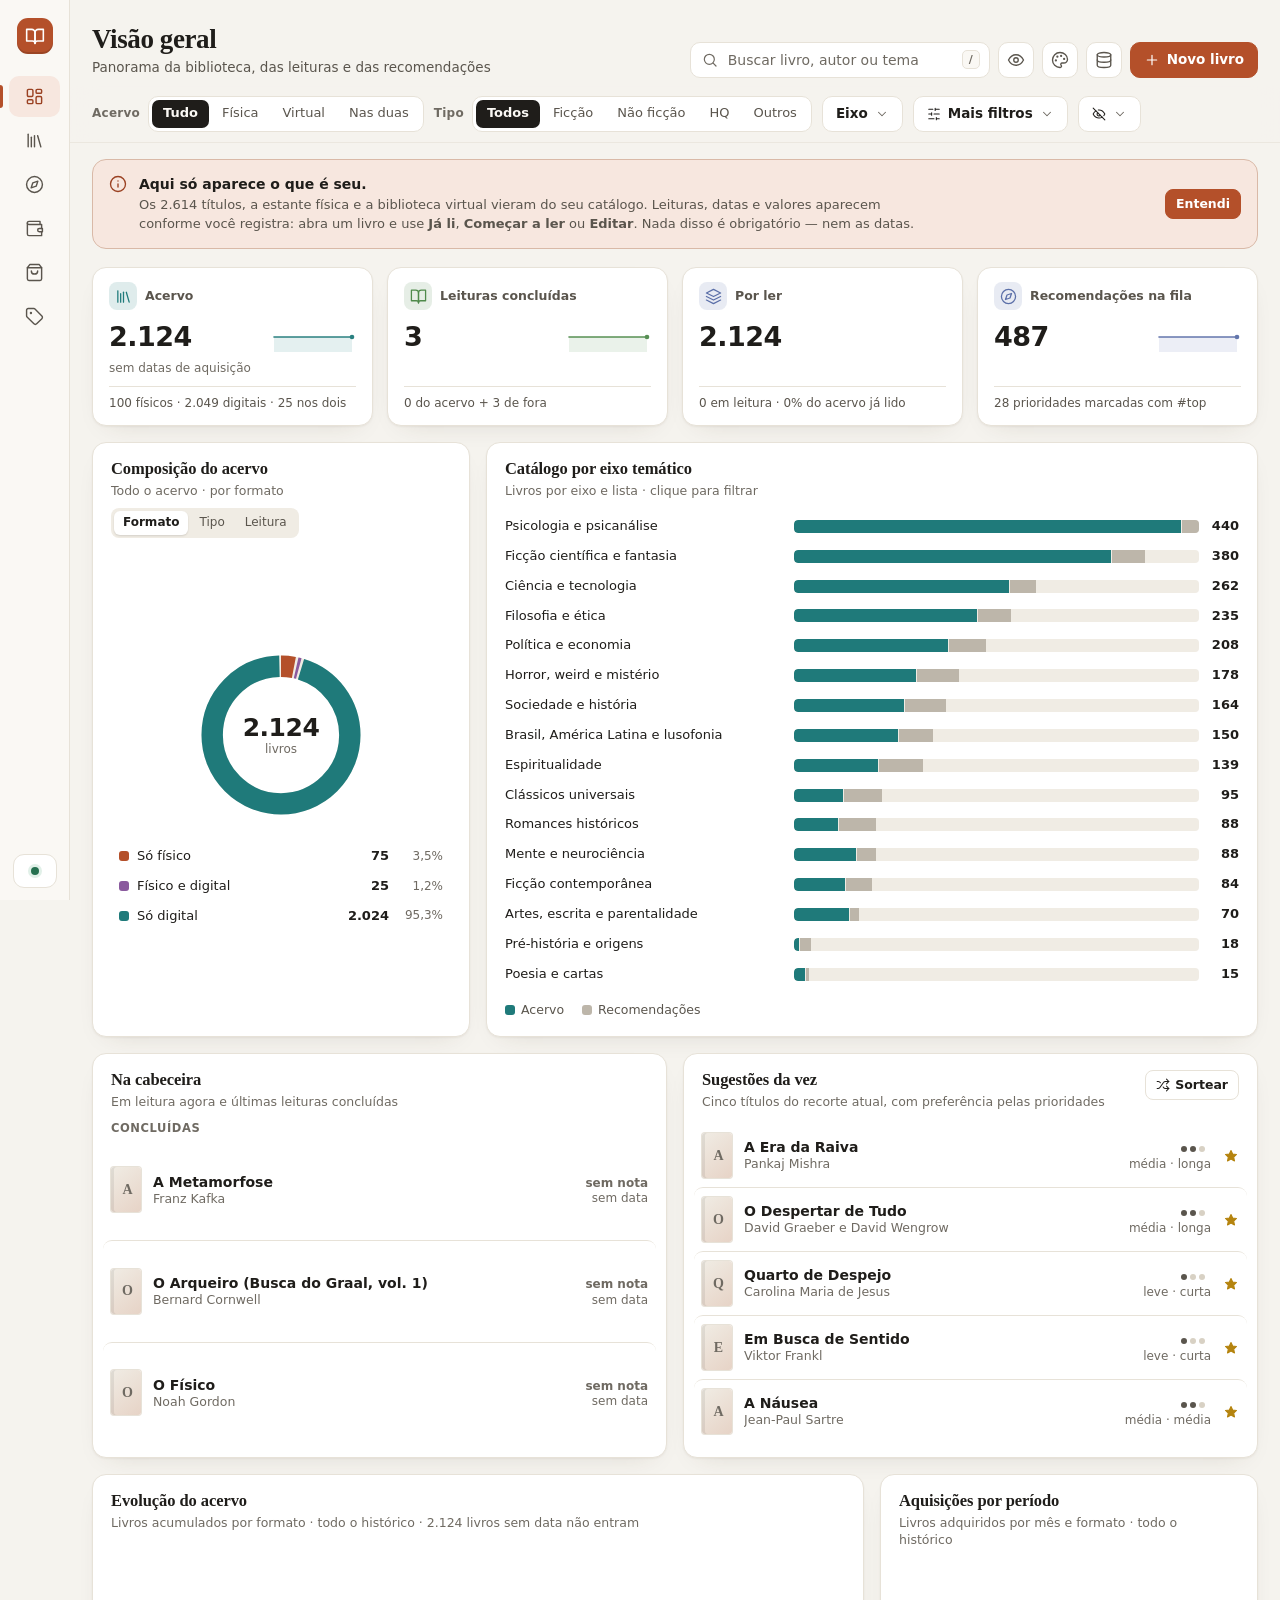
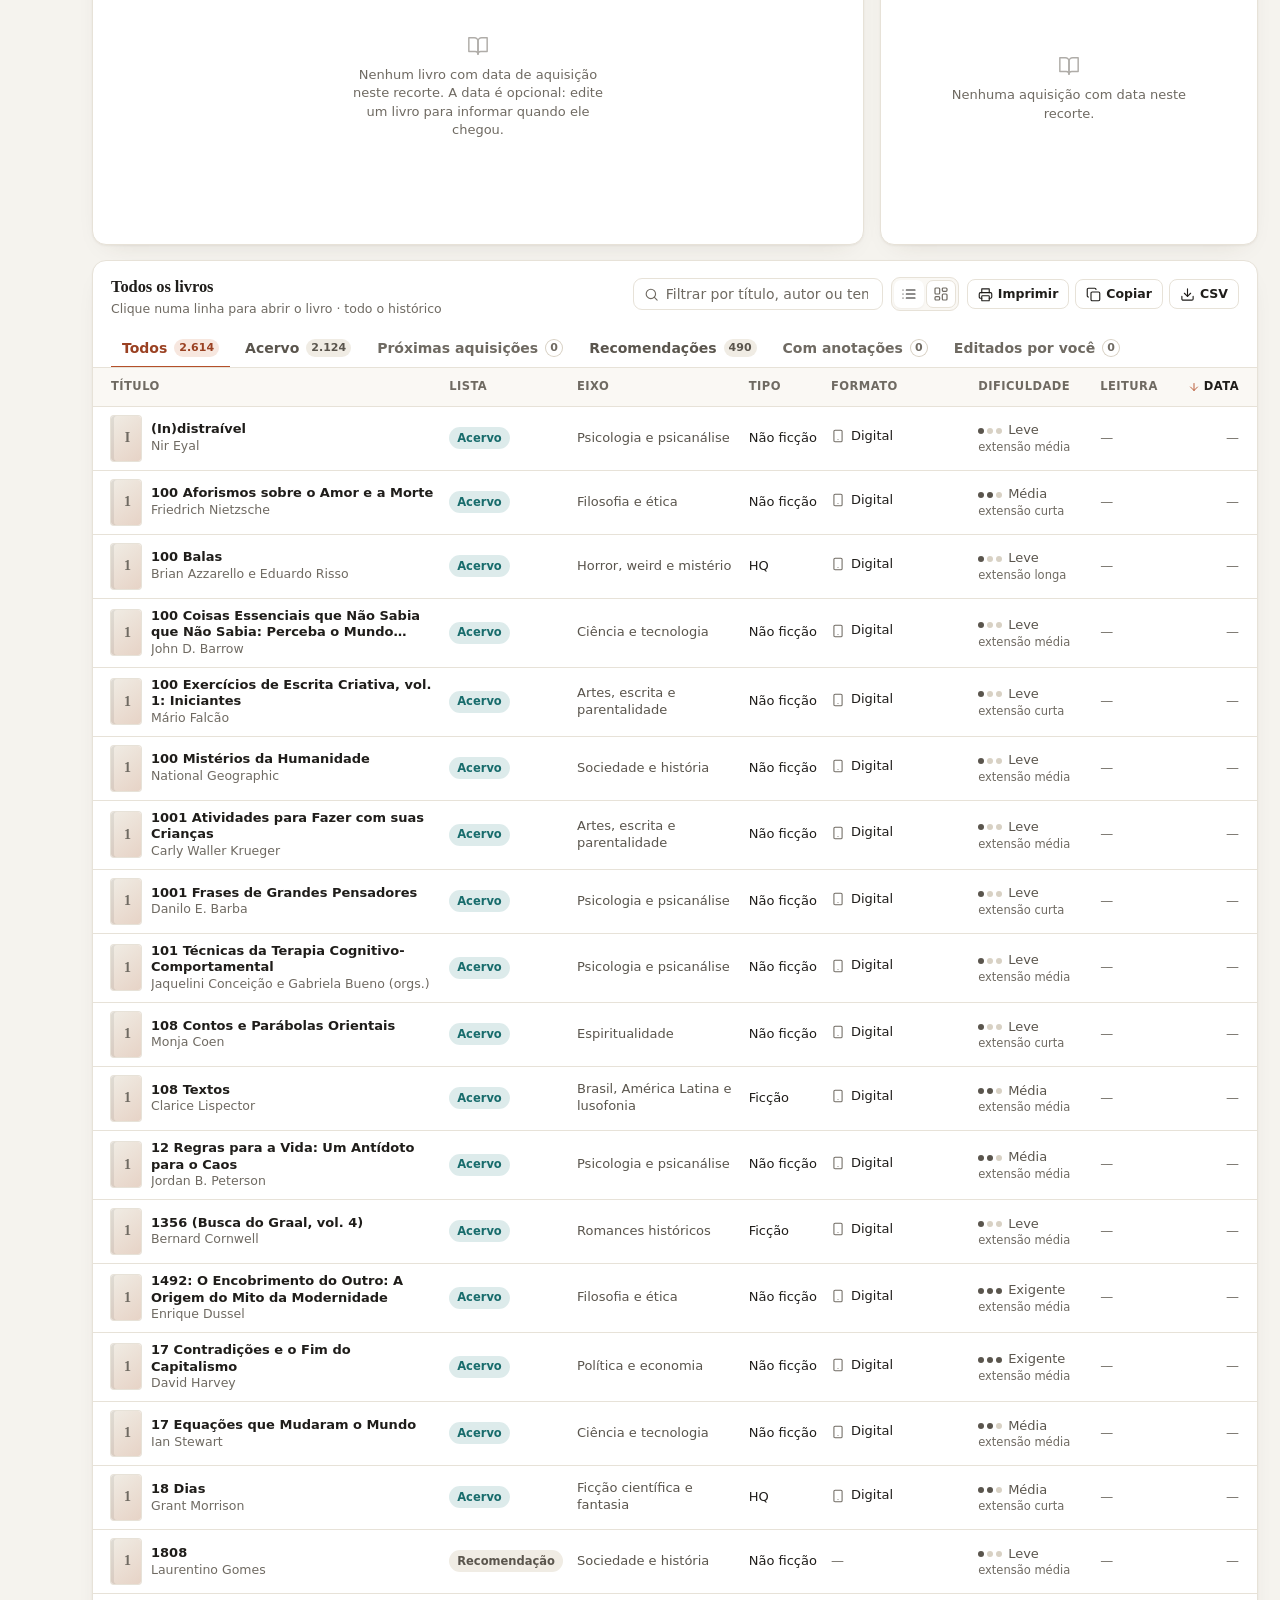
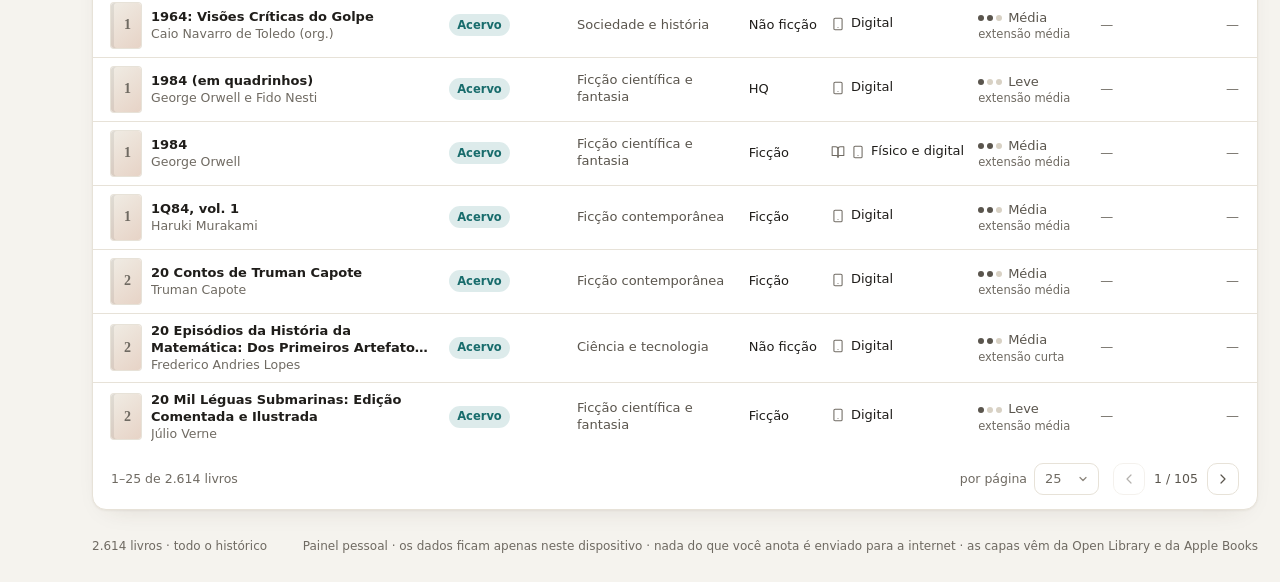
==== Biblioteca_Lucas_Dashboard.html @ 1cde8db7 "Sinopses: o lote 4 — as seções 7, 8 e 9 do catálogo têm todas a sua linha Entraram 90 sinopses em ca" ====
<!doctype html>
<html lang="pt-BR" data-tema="claro">
<head>
<meta charset="utf-8">
<meta name="viewport" content="width=device-width, initial-scale=1, viewport-fit=cover">
<meta name="color-scheme" content="light dark">
<meta name="theme-color" content="#F5F3EE">
<meta name="robots" content="noindex, nofollow">
<meta name="referrer" content="no-referrer">
<meta name="description" content="Painel pessoal da biblioteca física e virtual, recomendações, próximas aquisições e preços. O catálogo é público; anotações, leituras e preços ficam só no navegador de quem os registrou.">
<title>Biblioteca do Lucas</title>
<link rel="icon" href="data:image/svg+xml,%3Csvg xmlns='http://www.w3.org/2000/svg' viewBox='0 0 32 32'%3E%3Crect width='32' height='32' rx='8' fill='%23B4502A'/%3E%3Cpath d='M8 9h5.5a3 3 0 0 1 2.5 1.4A3 3 0 0 1 18.5 9H24v13h-5.5a3 3 0 0 0-2.5 1.3A3 3 0 0 0 13.5 22H8z' fill='none' stroke='%23fff' stroke-width='2' stroke-linejoin='round'/%3E%3C/svg%3E">
<script>try{var c=JSON.parse(localStorage.getItem('biblioteca-lucas:v1')||'{}').cfg||{};}catch(e){var c={};}document.documentElement.dataset.tema=['claro','escuro','lovecraft','holmes','moby','deserto','terras','greco'].indexOf(c.tema)>=0?c.tema:(window.matchMedia&&matchMedia('(prefers-color-scheme: dark)').matches?'escuro':'claro');</script>
<style>
/* letras dos temas (src/letras) */
@font-face { font-family: "Cinzel"; font-style: normal; font-weight: 400; font-display: swap; src: url([data-uri]) format("woff2"); unicode-range: U+0000-00FF,U+0131,U+0152-0153,U+02BB-02BC,U+02C6,U+02DA,U+02DC,U+0304,U+0308,U+0329,U+2000-206F,U+20AC,U+2122,U+2191,U+2193,U+2212,U+2215,U+FEFF,U+FFFD; }
@font-face { font-family: "Cinzel"; font-style: normal; font-weight: 600; font-display: swap; src: url([data-uri]) format("woff2"); unicode-range: U+0000-00FF,U+0131,U+0152-0153,U+02BB-02BC,U+02C6,U+02DA,U+02DC,U+0304,U+0308,U+0329,U+2000-206F,U+20AC,U+2122,U+2191,U+2193,U+2212,U+2215,U+FEFF,U+FFFD; }
@font-face { font-family: "Cormorant Garamond"; font-style: normal; font-weight: 400; font-display: swap; src: url([data-uri]) format("woff2"); unicode-range: U+0000-00FF,U+0131,U+0152-0153,U+02BB-02BC,U+02C6,U+02DA,U+02DC,U+0304,U+0308,U+0329,U+2000-206F,U+20AC,U+2122,U+2191,U+2193,U+2212,U+2215,U+FEFF,U+FFFD; }
@font-face { font-family: "Cormorant Garamond"; font-style: normal; font-weight: 600; font-display: swap; src: url([data-uri]) format("woff2"); unicode-range: U+0000-00FF,U+0131,U+0152-0153,U+02BB-02BC,U+02C6,U+02DA,U+02DC,U+0304,U+0308,U+0329,U+2000-206F,U+20AC,U+2122,U+2191,U+2193,U+2212,U+2215,U+FEFF,U+FFFD; }
@font-face { font-family: "IM Fell English"; font-style: normal; font-weight: 400; font-display: swap; src: url([data-uri]) format("woff2"); unicode-range: U+0000-00FF,U+0131,U+0152-0153,U+02BB-02BC,U+02C6,U+02DA,U+02DC,U+0304,U+0308,U+0329,U+2000-206F,U+20AC,U+2122,U+2191,U+2193,U+2212,U+2215,U+FEFF,U+FFFD; }
@font-face { font-family: "Libre Baskerville"; font-style: normal; font-weight: 400; font-display: swap; src: url([data-uri]) format("woff2"); unicode-range: U+0000-00FF,U+0131,U+0152-0153,U+02BB-02BC,U+02C6,U+02DA,U+02DC,U+0304,U+0308,U+0329,U+2000-206F,U+20AC,U+2122,U+2191,U+2193,U+2212,U+2215,U+FEFF,U+FFFD; }
@font-face { font-family: "Libre Baskerville"; font-style: normal; font-weight: 600; font-display: swap; src: url([data-uri]) format("woff2"); unicode-range: U+0000-00FF,U+0131,U+0152-0153,U+02BB-02BC,U+02C6,U+02DA,U+02DC,U+0304,U+0308,U+0329,U+2000-206F,U+20AC,U+2122,U+2191,U+2193,U+2212,U+2215,U+FEFF,U+FFFD; }
@font-face { font-family: "Marcellus"; font-style: normal; font-weight: 400; font-display: swap; src: url([data-uri]) format("woff2"); unicode-range: U+0000-00FF,U+0131,U+0152-0153,U+02BB-02BC,U+02C6,U+02DA,U+02DC,U+0304,U+0308,U+0329,U+2000-206F,U+20AC,U+2122,U+2191,U+2193,U+2212,U+2215,U+FEFF,U+FFFD; }
@font-face { font-family: "Old Standard TT"; font-style: normal; font-weight: 400; font-display: swap; src: url([data-uri]) format("woff2"); unicode-range: U+0000-00FF,U+0131,U+0152-0153,U+02BB-02BC,U+02C6,U+02DA,U+02DC,U+0304,U+0308,U+0329,U+2000-206F,U+20AC,U+2122,U+2191,U+2193,U+2212,U+2215,U+FEFF,U+FFFD; }
@font-face { font-family: "Old Standard TT"; font-style: normal; font-weight: 700; font-display: swap; src: url([data-uri]) format("woff2"); unicode-range: U+0000-00FF,U+0131,U+0152-0153,U+02BB-02BC,U+02C6,U+02DA,U+02DC,U+0304,U+0308,U+0329,U+2000-206F,U+20AC,U+2122,U+2191,U+2193,U+2212,U+2215,U+FEFF,U+FFFD; }
/* ───────────── base ───────────── */
:root {
  --sans: Inter, "Segoe UI", system-ui, -apple-system, BlinkMacSystemFont, Roboto, "Helvetica Neue", Arial, sans-serif;
  --r: 14px; --r-s: 9px; --lat: 232px; --pad: 28px;
}
/* O tema padrão: a letra dos títulos é a mesma no claro e no escuro — --serif, com o peso (--tit-peso), a escala
   (--tit-esc), o aperto entre as letras (--tit-esp: 1 = o de sempre, 0 = nenhum) e a altura da linha do título da
   página (--tit-alt). Depois vêm as cores e a força do mapa de calor (--mz-k) de cada um. Um tema é um bloco destes.
   Os seletores [data-tema="claro"] e [data-tema="escuro"] repetem os valores para quem precisa deles dentro de outro
   tema: as amostras do seletor de temas e a folha de impressão. */
:root, [data-tema="claro"], [data-tema="escuro"] {
  --serif: "Iowan Old Style", "Palatino Linotype", Palatino, "Book Antiqua", "URW Palladio L", P052, Georgia, serif;
  --tit-peso: 600; --tit-esc: 1; --tit-esp: 1; --tit-alt: 1.15;
}
:root, [data-tema="claro"] {
  --mz-k: 62%;
  --bg: #F5F3EE; --surface: #FFFFFF; --surface-2: #FAF8F4; --surface-3: #F0ECE4;
  --ink: #1F1D1A; --ink-2: #5A554D; --ink-3: #6F6A62; --line: #E7E2D8; --line-2: #D8D1C4;
  --accent: #B4502A; --accent-ink: #FFFFFF; --accent-soft: #F7E7DF; --accent-forte: #9A4122;
  --good: #267050; --good-soft: #E1F0E8; --bad: #B43A3A; --bad-soft: #F8E3E1; --warn: #8A5F0A; --warn-soft: #F7ECCF;
  --c1: #B4502A; --c2: #1F7A7A; --c3: #C29222; --c4: #5B6FA8; --c5: #8A5A9E; --c6: #4F8A4B; --c7: #C2476B; --c8: #8C7B6B; --c9: #BDB6AA;
  --c2-ink: #186C6C; --c4-ink: #4E6198; --estrela: #B5840F;   /* versões de texto (mais escuras) das cores de série */
  --sombra: 0 1px 2px rgba(64, 48, 28, .05), 0 10px 26px -16px rgba(64, 48, 28, .18);
  --sombra-2: 0 2px 6px rgba(40, 30, 16, .08), 0 22px 48px -18px rgba(40, 30, 16, .32);
  --seg-on: #1F1D1A; --seg-on-ink: #FBF9F5; --veu: rgba(31, 27, 20, .42);
  color-scheme: light;
}
[data-tema="escuro"] {
  --bg: #141310; --surface: #1C1A17; --surface-2: #211F1B; --surface-3: #2A2722;
  --ink: #EFEBE3; --ink-2: #B8B1A5; --ink-3: #989184; --line: #2F2B26; --line-2: #403B34;
  --accent: #E58A5F; --accent-ink: #1C120C; --accent-soft: #3A261C; --accent-forte: #F0A07A;
  --good: #6CC299; --good-soft: #1D3229; --bad: #E88481; --bad-soft: #3B2221; --warn: #E2B757; --warn-soft: #382F18;
  --c1: #E58A5F; --c2: #4DB6B3; --c3: #E0B34F; --c4: #8FA3E0; --c5: #B98DCD; --c6: #7FC27A; --c7: #E57B9C; --c8: #A89785; --c9: #6B655C;
  --c2-ink: #4DB6B3; --c4-ink: #8FA3E0; --estrela: #E0B34F;
  --sombra: 0 1px 2px rgba(0, 0, 0, .3), 0 12px 28px -18px rgba(0, 0, 0, .6);
  --sombra-2: 0 2px 8px rgba(0, 0, 0, .4), 0 26px 56px -18px rgba(0, 0, 0, .75);
  --seg-on: #EFEBE3; --seg-on-ink: #1A1814; --veu: rgba(0, 0, 0, .58);
  --mz-k: 47%;
  color-scheme: dark;
}

/* ───────────── temas ─────────────
   Um tema troca as cores, a letra dos títulos e, no máximo, um ornamento discreto; as telas, os botões e os números
   ficam onde estão. Cada tema tem um clima só (claro ou escuro) e passa pelo mesmo teste de contraste do tema padrão
   (tools/qa/a11y.py e tools/qa/temas.py). As letras são fontes livres, postas dentro do painel por tools/build.py a
   partir de src/letras; depois delas vêm letras do sistema, para os sinais que elas não têm.
   Para criar outro: um bloco como estes, uma linha em TEMAS (src/js/30-state.js) e o id no começo de src/index.html.
   O ornamento, se houver, fica mais abaixo, com o seletor de temas. */

/* Lovecraft — noite funda: verde-abissal, osso e violeta; os títulos em letra de livro antigo */
[data-tema="lovecraft"] {
  --serif: "IM Fell English", "Iowan Old Style", "Palatino Linotype", Palatino, "Book Antiqua", Georgia, serif;
  --tit-peso: 400; --tit-esc: 1.1; --tit-esp: 0; --tit-alt: 1.3; --mz-k: 42%;      /* hastes altas: o título da página pede mais linha */
  --bg: #0A100F; --surface: #111917; --surface-2: #151F1C; --surface-3: #1D2926;
  --ink: #E3E8DD; --ink-2: #AAB6AB; --ink-3: #8D9A8F; --line: #22302B; --line-2: #33453E;
  --accent: #B79DEA; --accent-ink: #170F28; --accent-soft: #2A2342; --accent-forte: #CFBBF6;
  --good: #6FC79C; --good-soft: #163029; --bad: #EE8D86; --bad-soft: #3A2222; --warn: #DDBA5E; --warn-soft: #342E17;
  --c1: #B79DEA; --c2: #56BFA4; --c3: #D6C35B; --c4: #7FA7DA; --c5: #DB89B9; --c6: #8FBF6E; --c7: #E68D75; --c8: #A5A18D; --c9: #5F6C65;
  --c2-ink: #56BFA4; --c4-ink: #7FA7DA; --estrela: #D6C35B;
  --sombra: 0 1px 2px rgba(0, 0, 0, .34), 0 12px 28px -18px rgba(0, 0, 0, .66);
  --sombra-2: 0 2px 8px rgba(0, 0, 0, .44), 0 26px 56px -18px rgba(0, 0, 0, .8);
  --seg-on: #E3E8DD; --seg-on-ink: #101715; --veu: rgba(2, 6, 5, .62);
  color-scheme: dark;
}
/* Sherlock Holmes — papel de jornal, tinta, vinho e latão; os títulos em Baskerville */
[data-tema="holmes"] {
  --serif: "Libre Baskerville", Baskerville, "Bookman Old Style", "Palatino Linotype", Palatino, Georgia, serif;
  --tit-peso: 600; --tit-esc: .95; --tit-esp: 0; --tit-alt: 1.15; --mz-k: 50%;
  --bg: #EEE8DA; --surface: #FCF9F1; --surface-2: #F6F1E4; --surface-3: #E9E1CF;
  --ink: #221B13; --ink-2: #54493A; --ink-3: #685C4B; --line: #E0D7C3; --line-2: #CDC1A8;
  --accent: #782A30; --accent-ink: #FFF9F0; --accent-soft: #F2E0DB; --accent-forte: #63212A;
  --good: #2B6A49; --good-soft: #DDEBDD; --bad: #B0302A; --bad-soft: #F7E0DA; --warn: #80590A; --warn-soft: #F3E7C2;
  --c1: #782A30; --c2: #2F5876; --c3: #A9822A; --c4: #66788A; --c5: #7D5A82; --c6: #4A7353; --c7: #B8574A; --c8: #8A7355; --c9: #C6BCA7;
  --c2-ink: #2B4F6C; --c4-ink: #55626F; --estrela: #A27C1E;
  --sombra: 0 1px 2px rgba(58, 40, 18, .06), 0 10px 26px -16px rgba(58, 40, 18, .22);
  --sombra-2: 0 2px 6px rgba(40, 28, 12, .1), 0 22px 48px -18px rgba(40, 28, 12, .36);
  --seg-on: #221B13; --seg-on-ink: #FCF9F1; --veu: rgba(34, 27, 19, .44);
  color-scheme: light;
}
/* Moby Dick — névoa do mar, azul-profundo, cobre e corda; os títulos na letra dos livros do século XIX */
[data-tema="moby"] {
  --serif: "Old Standard TT", "Century Schoolbook", "Sitka Text", Charter, Cambria, Georgia, serif;
  --tit-peso: 700; --tit-esc: 1.06; --tit-esp: 0; --tit-alt: 1.15; --mz-k: 55%;
  --bg: #E8EEEE; --surface: #FAFCFB; --surface-2: #F1F5F4; --surface-3: #E0E8E8;
  --ink: #13212B; --ink-2: #3F515D; --ink-3: #566873; --line: #D6DFDF; --line-2: #BFCCCD;
  --accent: #1C5874; --accent-ink: #FFFFFF; --accent-soft: #DCEAF0; --accent-forte: #154860;
  --good: #2F7436; --good-soft: #DFEEDD; --bad: #B23A31; --bad-soft: #F6E1DD; --warn: #845B08; --warn-soft: #F3E8C6;
  --c1: #1C5874; --c2: #B0672A; --c3: #AD8A24; --c4: #7A6FA0; --c5: #3F8C8C; --c6: #5B8A4E; --c7: #B84E52; --c8: #8C8272; --c9: #BAC4C5;
  --c2-ink: #8F5220; --c4-ink: #62588A; --estrela: #A8821C;
  --sombra: 0 1px 2px rgba(20, 40, 52, .06), 0 10px 26px -16px rgba(20, 40, 52, .22);
  --sombra-2: 0 2px 6px rgba(14, 30, 40, .1), 0 22px 48px -18px rgba(14, 30, 40, .36);
  --seg-on: #13212B; --seg-on-ink: #FAFCFB; --veu: rgba(15, 28, 36, .44);
  color-scheme: light;
}
/* Deserto — areia, especiarias e ocre; uma inscrição de traços largos, sem imagens ou símbolos de uma obra. */
[data-tema="deserto"] {
  --serif: "Marcellus", "Palatino Linotype", Palatino, "Book Antiqua", Georgia, serif;
  --tit-peso: 400; --tit-esc: 1.04; --tit-esp: 0; --tit-alt: 1.2; --mz-k: 45%;
  --bg: #F2E7D2; --surface: #FBF5E8; --surface-2: #F7EDD9; --surface-3: #E9DABD;
  --ink: #30271C; --ink-2: #5A4934; --ink-3: #6B5B42; --line: #DDCEB3; --line-2: #C6B493;
  --accent: #945322; --accent-ink: #FFF9EF; --accent-soft: #EEDCC4; --accent-forte: #794018;
  --good: #41633B; --good-soft: #E0E8D2; --bad: #A5362A; --bad-soft: #F4DDD0; --warn: #805A0B; --warn-soft: #F0E2BA;
  --c1: #945322; --c2: #356977; --c3: #A07B20; --c4: #62638F; --c5: #865477; --c6: #557644; --c7: #AF4F3C; --c8: #7F7058; --c9: #BEAF94;
  --c2-ink: #2C5967; --c4-ink: #515278; --estrela: #967016;
  --sombra: 0 1px 2px rgba(70, 45, 18, .06), 0 10px 26px -16px rgba(70, 45, 18, .22);
  --sombra-2: 0 2px 6px rgba(50, 32, 12, .1), 0 22px 48px -18px rgba(50, 32, 12, .36);
  --seg-on: #30271C; --seg-on-ink: #FBF5E8; --veu: rgba(42, 32, 20, .44);
  color-scheme: light;
}
/* Terras antigas — folhas, musgo e caminhos da floresta; uma serifada de desenho humanista, inspirada nos mundos de Tolkien. */
[data-tema="terras"] {
  --serif: "Cormorant Garamond", Garamond, "Palatino Linotype", Palatino, Georgia, serif;
  --tit-peso: 600; --tit-esc: 1.16; --tit-esp: 0; --tit-alt: 1.15; --mz-k: 48%;
  --bg: #E9EDDF; --surface: #FAFBF3; --surface-2: #F1F4E8; --surface-3: #E0E6D3;
  --ink: #243326; --ink-2: #485640; --ink-3: #58664D; --line: #D4DCC7; --line-2: #BAC6AA;
  --accent: #506637; --accent-ink: #FCFDF6; --accent-soft: #E0E7CF; --accent-forte: #3E5428;
  --good: #356443; --good-soft: #DCEBD9; --bad: #A43D32; --bad-soft: #F3DFD6; --warn: #7B590F; --warn-soft: #EFE4C4;
  --c1: #506637; --c2: #386C78; --c3: #A3832B; --c4: #687397; --c5: #855C7C; --c6: #548048; --c7: #B35D47; --c8: #827457; --c9: #B6C0A6;
  --c2-ink: #305B66; --c4-ink: #525E82; --estrela: #987721;
  --sombra: 0 1px 2px rgba(28, 46, 22, .06), 0 10px 26px -16px rgba(28, 46, 22, .22);
  --sombra-2: 0 2px 6px rgba(20, 34, 16, .1), 0 22px 48px -18px rgba(20, 34, 16, .36);
  --seg-on: #243326; --seg-on-ink: #FAFBF3; --veu: rgba(24, 36, 24, .44);
  color-scheme: light;
}
/* Clássico greco-romano — mármore, azul egeu e terracota; letras inspiradas nas inscrições romanas e um pequeno meandro. */
[data-tema="greco"] {
  --serif: "Cinzel", "Trajan Pro", "Palatino Linotype", Palatino, Georgia, serif;
  --tit-peso: 600; --tit-esc: .94; --tit-esp: 0; --tit-alt: 1.25; --mz-k: 48%;
  --bg: #F0EFE8; --surface: #FDFCF7; --surface-2: #F6F5EE; --surface-3: #E6E4D9;
  --ink: #252D32; --ink-2: #4D575B; --ink-3: #596367; --line: #DCDCD2; --line-2: #C4C7BD;
  --accent: #315F73; --accent-ink: #FFFFFF; --accent-soft: #DEE8E9; --accent-forte: #264C5E;
  --good: #3C6B4C; --good-soft: #E0ECDE; --bad: #A33D32; --bad-soft: #F4E0D8; --warn: #7D5B13; --warn-soft: #F0E6C9;
  --c1: #315F73; --c2: #A8583D; --c3: #A1842C; --c4: #68759A; --c5: #855D81; --c6: #537C51; --c7: #B35448; --c8: #847864; --c9: #B9BEB5;
  --c2-ink: #8C472F; --c4-ink: #526084; --estrela: #947622;
  --sombra: 0 1px 2px rgba(30, 38, 40, .05), 0 10px 26px -16px rgba(30, 38, 40, .2);
  --sombra-2: 0 2px 6px rgba(24, 30, 32, .09), 0 22px 48px -18px rgba(24, 30, 32, .34);
  --seg-on: #252D32; --seg-on-ink: #FDFCF7; --veu: rgba(26, 34, 38, .44);
  color-scheme: light;
}
*, *::before, *::after { box-sizing: border-box; }
html { -webkit-text-size-adjust: 100%; text-size-adjust: 100%; scroll-padding-top: 76px; }
html.travado, html.travado body { overflow: hidden; }
body { margin: 0; background: var(--bg); color: var(--ink); font: 14px/1.45 var(--sans); -webkit-font-smoothing: antialiased; text-rendering: optimizeLegibility; overflow-x: hidden; }
h1, h2, h3, h4, p, dl, dd, ul, figure { margin: 0; }
ul { padding: 0; list-style: none; }
button, input, select, textarea { font: inherit; color: inherit; }
button { cursor: pointer; background: none; border: 0; padding: 0; text-align: inherit; -webkit-tap-highlight-color: transparent; }
button:disabled { cursor: default; opacity: .45; }
a { color: var(--accent); }
[hidden] { display: none !important; }
:focus-visible { outline: 2px solid var(--accent); outline-offset: 2px; border-radius: 6px; }
::selection { background: color-mix(in srgb, var(--accent) 28%, transparent); }
.num, td.num, th.num { font-variant-numeric: tabular-nums; font-feature-settings: "tnum" 1; }
.ic { flex: none; display: block; }
.mudo { color: var(--ink-3); }
.so-leitor { position: absolute; width: 1px; height: 1px; overflow: hidden; clip-path: inset(50%); white-space: nowrap; }
.pular { position: absolute; left: 12px; top: -60px; z-index: 200; background: var(--ink); color: var(--bg); padding: 10px 14px; border-radius: 8px; text-decoration: none; }
.pular:focus { top: 12px; }
* { scrollbar-width: thin; scrollbar-color: var(--line-2) transparent; }

/* ───────────── estrutura ───────────── */
.app { display: grid; grid-template-columns: var(--lat) minmax(0, 1fr); min-height: 100vh; min-height: 100dvh; }
.lateral { position: sticky; top: 0; height: 100vh; height: 100dvh; display: flex; flex-direction: column; gap: 22px; padding: 22px 14px 16px; border-right: 1px solid var(--line); background: var(--surface-2); z-index: 30; }
.marca { display: flex; align-items: center; gap: 11px; padding: 2px 8px; }
.marca-i { flex: none; width: 36px; height: 36px; border-radius: 11px; display: grid; place-items: center; background: var(--accent); color: var(--accent-ink); box-shadow: inset 0 -2px 0 rgba(0, 0, 0, .14); }
.marca-t { display: flex; flex-direction: column; line-height: 1.12; min-width: 0; }
.marca-t b { font: var(--tit-peso) calc(18px * var(--tit-esc))/1.1 var(--serif); letter-spacing: calc(-.01em * var(--tit-esp)); }
.marca-t em { font-style: normal; font-size: 12px; color: var(--ink-3); }
.nav { display: flex; flex-direction: column; gap: 3px; }
.nav button { display: flex; align-items: center; gap: 11px; padding: 9px 11px; border-radius: 10px; color: var(--ink-2); font-weight: 500; position: relative; transition: background .16s, color .16s; }
.nav button:hover { background: var(--surface-3); color: var(--ink); }
.nav button[aria-current] { background: var(--accent-soft); color: var(--accent-forte); font-weight: 600; }
.nav button[aria-current]::before { content: ""; position: absolute; left: -14px; top: 9px; bottom: 9px; width: 3px; border-radius: 0 3px 3px 0; background: var(--accent); }
.nv-c { display: none; }
.lat-pe { margin-top: auto; }
.st { display: flex; align-items: center; gap: 10px; width: 100%; padding: 10px 11px; border: 1px solid var(--line); border-radius: 11px; background: var(--surface); transition: border-color .16s; }
.st:hover { border-color: var(--line-2); }
.st i { flex: none; width: 8px; height: 8px; border-radius: 50%; background: var(--good); box-shadow: 0 0 0 3px var(--good-soft); }
.st.aviso i { background: var(--warn); box-shadow: 0 0 0 3px var(--warn-soft); }
.st span { display: flex; flex-direction: column; min-width: 0; line-height: 1.25; }
.st b { font-size: 12.5px; font-weight: 600; }
.st em { font-style: normal; font-size: 11.5px; color: var(--ink-3); }
.principal { min-width: 0; display: flex; flex-direction: column; }
.inferior { display: none; }

.topo { display: flex; align-items: flex-end; justify-content: space-between; gap: 20px; padding: 24px var(--pad) 8px; }
.topo-t { display: flex; align-items: center; gap: 12px; min-width: 0; }
.topo-t .so-m { display: none; }
.topo h1 { font: var(--tit-peso) calc(27px * var(--tit-esc))/var(--tit-alt) var(--serif); letter-spacing: calc(-.015em * var(--tit-esp)); }
.topo-t p { color: var(--ink-2); margin-top: 3px; font-size: 13.5px; }
.t-c { display: none; }
.topo-a { display: flex; align-items: center; gap: 8px; flex: none; }
.ib { flex: none; width: 36px; height: 36px; display: inline-grid; place-items: center; border-radius: 10px; color: var(--ink-2); border: 1px solid var(--line); background: var(--surface); transition: background .16s, color .16s, border-color .16s; }
.ib:hover:not(:disabled) { color: var(--ink); border-color: var(--line-2); background: var(--surface-2); }
.ib[aria-pressed="true"] { color: var(--accent-forte); background: var(--accent-soft); border-color: transparent; }
.btn { display: inline-flex; align-items: center; justify-content: center; gap: 7px; height: 36px; padding: 0 13px; border-radius: 10px; border: 1px solid var(--line); background: var(--surface); font-weight: 550; font-size: 13.5px; white-space: nowrap; transition: background .16s, border-color .16s, color .16s, transform .08s; }
.btn:hover:not(:disabled) { border-color: var(--line-2); background: var(--surface-2); }
.btn:active:not(:disabled) { transform: translateY(1px); }
.btn.pri { background: var(--accent); border-color: var(--accent); color: var(--accent-ink); }
.btn.pri:hover:not(:disabled) { background: var(--accent-forte); border-color: var(--accent-forte); }
.btn.perigo { color: var(--bad); border-color: color-mix(in srgb, var(--bad) 40%, var(--line)); }
.btn.perigo:hover:not(:disabled) { background: var(--bad-soft); }
.btn.sm { height: 30px; padding: 0 10px; font-size: 12.5px; border-radius: 8px; gap: 5px; }
.btn.fantasma { border-color: transparent; background: transparent; color: var(--ink-2); }
.btn.fantasma:hover:not(:disabled) { background: var(--surface-3); color: var(--ink); border-color: transparent; }
.lk { color: var(--accent); font-size: 12.5px; font-weight: 550; text-decoration: underline; text-decoration-color: transparent; text-underline-offset: 3px; }
.lk:hover { text-decoration-color: currentColor; }
.cont { display: inline-grid; place-items: center; min-width: 18px; height: 18px; padding: 0 5px; border-radius: 9px; background: var(--accent); color: var(--accent-ink); font-size: 11px; font-weight: 700; font-variant-numeric: tabular-nums; }
.pill-ex { height: 28px; padding: 0 11px; border-radius: 14px; background: var(--warn-soft); color: var(--warn); font-size: 12px; font-weight: 600; white-space: nowrap; border: 1px dashed color-mix(in srgb, var(--warn) 55%, transparent); }
.pill-ex:hover { border-style: solid; }

.busca { position: relative; display: flex; align-items: center; width: clamp(180px, 24vw, 300px); height: 36px; border: 1px solid var(--line); border-radius: 10px; background: var(--surface); padding: 0 9px 0 11px; gap: 8px; color: var(--ink-3); transition: border-color .16s, box-shadow .16s; }
.busca:focus-within { border-color: var(--accent); box-shadow: 0 0 0 3px color-mix(in srgb, var(--accent) 18%, transparent); }
.busca input { flex: 1; min-width: 0; border: 0; outline: 0; background: none; color: var(--ink); height: 100%; }
.busca input::placeholder, .busca-t input::placeholder { color: var(--ink-3); }
input[type="search"]::-webkit-search-cancel-button { -webkit-appearance: none; appearance: none; }
kbd { font: 600 11px/1 var(--sans); padding: 3px 6px; border-radius: 5px; border: 1px solid var(--line); color: var(--ink-3); background: var(--surface-2); }
.busca:focus-within kbd { display: none; }
.busca-r { position: absolute; top: calc(100% + 6px); right: 0; width: min(420px, 92vw); background: var(--surface); border: 1px solid var(--line); border-radius: 12px; box-shadow: var(--sombra-2); padding: 6px; z-index: 60; }
.qr { display: flex; align-items: center; justify-content: space-between; gap: 10px; width: 100%; padding: 8px 10px; border-radius: 8px; color: var(--ink); }
.qr:hover, .qr.foco { background: var(--surface-3); }
.qr-n { display: block; padding: 8px 10px; color: var(--ink-3); font-size: 12.5px; }

/* ───────────── filtros ───────────── */
.filtros { position: sticky; top: 0; z-index: 20; padding: 10px var(--pad); background: color-mix(in srgb, var(--bg) 86%, transparent); -webkit-backdrop-filter: blur(12px) saturate(1.2); backdrop-filter: blur(12px) saturate(1.2); border-bottom: 1px solid color-mix(in srgb, var(--line) 70%, transparent); }
.f-linha { display: flex; align-items: center; gap: 10px; flex-wrap: wrap; }
/* período: fica no fim de "Mais filtros" — filtra pela data de aquisição ou de leitura, e quase nenhum livro tem data */
.f-per { margin-top: 6px; border-top: 1px solid var(--line); }
.f-per .pop-r small { text-transform: none; letter-spacing: 0; font-weight: 500; }
.f-per-l { display: flex; flex-wrap: wrap; align-items: center; gap: 6px; padding: 0 8px 4px; }
.f-per-l .seg { flex-wrap: wrap; }
.f-per-l .seg.mini button { height: 26px; padding: 0 9px; font-size: 12.5px; }
.f-per-l .f-cal { height: 30px; }
.f-custom { display: flex; flex-wrap: wrap; align-items: center; gap: 8px 12px; padding: 6px 8px 4px; }
.f-custom[hidden] { display: none; }
.f-painel { display: contents; }
.f-corpo { display: flex; align-items: center; gap: 10px; flex-wrap: wrap; }
.f-ph, .f-pf, .f-abrir { display: none; }
.f-g { display: flex; align-items: center; gap: 8px; position: relative; }
.f-r { font-size: 12px; font-weight: 600; color: var(--ink-3); letter-spacing: .02em; }
.filtros.sem-acervo [data-g="acervo"] { display: none; }
.seg { display: inline-flex; padding: 3px; gap: 2px; border-radius: 10px; background: var(--surface); border: 1px solid var(--line); }
.seg button { height: 28px; padding: 0 11px; border-radius: 7px; font-size: 13px; font-weight: 500; color: var(--ink-2); white-space: nowrap; text-align: center; transition: background .16s, color .16s; }
.seg button:hover { color: var(--ink); background: var(--surface-3); }
.seg button[aria-pressed="true"] { background: var(--seg-on); color: var(--seg-on-ink); font-weight: 600; }
.seg.mini { background: var(--surface-3); border-color: transparent; padding: 2px; border-radius: 8px; }
.seg.mini button { height: 24px; padding: 0 9px; font-size: 12px; border-radius: 6px; }
.seg.mini button:hover { background: transparent; }
.seg.mini button[aria-pressed="true"] { background: var(--surface); color: var(--ink); box-shadow: 0 1px 2px rgba(0, 0, 0, .12); }
.f-cal[aria-pressed="true"] { background: var(--seg-on); color: var(--seg-on-ink); border-color: var(--seg-on); }
.f-custom label { display: inline-flex; align-items: center; gap: 6px; font-size: 12.5px; color: var(--ink-3); }
input[type="date"], input[type="text"], input[type="number"], select, textarea { height: 36px; border: 1px solid var(--line); border-radius: 9px; background: var(--surface); padding: 0 10px; outline: 0; transition: border-color .16s, box-shadow .16s; min-width: 0; }
textarea { height: auto; padding: 8px 10px; resize: vertical; line-height: 1.4; }
select { padding-right: 28px; appearance: none; -webkit-appearance: none; background-image: url("data:image/svg+xml,%3Csvg xmlns='http://www.w3.org/2000/svg' width='12' height='12' viewBox='0 0 24 24' fill='none' stroke='%238A847A' stroke-width='2.4' stroke-linecap='round' stroke-linejoin='round'%3E%3Cpath d='m6 9 6 6 6-6'/%3E%3C/svg%3E"); background-repeat: no-repeat; background-position: right 9px center; text-overflow: ellipsis; }
input:focus-visible, select:focus-visible, textarea:focus-visible { border-color: var(--accent); box-shadow: 0 0 0 3px color-mix(in srgb, var(--accent) 18%, transparent); outline: 0; }
input.erro, select.erro { border-color: var(--bad); box-shadow: 0 0 0 3px color-mix(in srgb, var(--bad) 18%, transparent); }
.f-custom input { height: 34px; }
.pop-b .cont { margin-left: -1px; }
.pop-w.ativo > .pop-b { border-color: color-mix(in srgb, var(--accent) 55%, var(--line)); color: var(--accent-forte); }
.pop-w.aberto > .pop-b { background: var(--surface-3); }
.btn.pop-b > .ic:last-child { color: var(--ink-3); transition: transform .18s; }
.pop-w.aberto > .btn.pop-b > .ic:last-child { transform: rotate(180deg); }
/* altura do quadro: 64% da janela, no máximo 520 px — e nunca mais do que cabe abaixo da barra de filtros (ela ocupa até ~190 px
   quando quebra em duas linhas): em janela com menos de ~550 px de altura o quadro passava da borda de baixo */
.pop { display: none; position: absolute; top: calc(100% + 8px); left: 0; width: 318px; max-height: min(64vh, 520px, calc(100vh - 200px)); overflow: auto; background: var(--surface); border: 1px solid var(--line); border-radius: 13px; box-shadow: var(--sombra-2); padding: 8px; z-index: 50; }
.pop.largo { width: 430px; }
.pop-w.aberto > .pop { display: block; animation: desce .16s ease-out; }
.pop-h { display: flex; justify-content: space-between; align-items: center; padding: 4px 8px 8px; }
.pop-h b { font-size: 13px; }
.pop-r { display: block; font-size: 11.5px; font-weight: 650; letter-spacing: .04em; text-transform: uppercase; color: var(--ink-3); padding: 12px 8px 6px; }
.opt { display: flex; align-items: center; gap: 9px; padding: 6px 8px; border-radius: 8px; cursor: pointer; }
.opt:hover { background: var(--surface-3); }
.opt span { flex: 1; min-width: 0; display: inline-flex; align-items: center; gap: 6px; }
.opt em { font-style: normal; font-size: 12px; color: var(--ink-3); font-variant-numeric: tabular-nums; }
.opt.zero span { color: var(--ink-3); }                       /* opção que não mostraria nenhum livro: apagada pela cor (contraste AA) */
input[type="checkbox"] { width: 16px; height: 16px; margin: 0; accent-color: var(--accent); flex: none; }
.chips { display: flex; flex-wrap: wrap; gap: 6px; padding: 0 8px; }
.chip { display: inline-flex; align-items: center; gap: 6px; height: 27px; padding: 0 10px; border-radius: 14px; border: 1px solid var(--line); background: var(--surface); font-size: 12.5px; color: var(--ink-2); white-space: nowrap; transition: background .14s, color .14s, border-color .14s; }
.chip:hover { border-color: var(--line-2); color: var(--ink); }
.chip[aria-pressed="true"] { background: var(--accent); border-color: var(--accent); color: var(--accent-ink); font-weight: 600; }
/* o número ao lado do rótulo: quantos livros da tela o botão mostra */
.chip em { font-style: normal; font-size: 11.5px; font-weight: 500; color: var(--ink-3); font-variant-numeric: tabular-nums; }
.chip[aria-pressed="true"] em { color: inherit; font-weight: 600; }
/* botão que não mostraria nenhum livro: apagado pela cor e pelo contorno, não por opacidade (o texto continua legível, contraste AA) */
.chip.zero { color: var(--ink-3); background: none; border-style: dashed; border-color: var(--line-2); }
.chip.zero:hover { color: var(--ink-2); }
.pop-q { margin: 14px 8px 0; }
.pop-n { margin: 10px 8px 0; font-size: 12px; line-height: 1.45; color: var(--ink-3); }
/* cabeça de um grupo de marcadores: o nome e, quando há dois ligados, a chave "qualquer um / todos" */
.tg-h { display: flex; align-items: flex-end; justify-content: space-between; gap: 8px; }
.tg-m { flex: none; margin: 0 8px 3px 0; }
.f-ativos { display: flex; align-items: center; flex-wrap: wrap; gap: 6px; margin-top: 9px; }
.fa-r { font-size: 12px; color: var(--ink-3); margin-right: 2px; }
.f-ativos .ativo { display: inline-flex; align-items: center; gap: 5px; height: 26px; padding: 0 7px 0 10px; border-radius: 13px; background: var(--accent-soft); color: var(--accent-forte); font-size: 12.5px; font-weight: 550; max-width: 100%; }
.f-ativos .ativo:hover { background: color-mix(in srgb, var(--accent) 24%, var(--surface)); }
.f-ativos .lk { margin-left: 6px; }
/* filtros que se somam ("ou") ou se cruzam ("e") entre si andam juntos, dentro de um contorno */
.fa-g { display: inline-flex; align-items: center; flex-wrap: wrap; gap: 4px; max-width: 100%; margin: -3px 0; padding: 2px; border: 1px dashed var(--line-2); border-radius: 16px; }
.fa-c { font-style: normal; font-size: 12px; color: var(--ink-3); padding: 0 1px; }

/* "Ocultar": o aviso sob a barra (fica à vista enquanto houver regra ligada) e o que é só do quadro de opções */
.f-fora { display: flex; align-items: center; flex-wrap: wrap; gap: 2px 14px; margin-top: 9px; padding: 3px 11px; border-radius: 10px; border: 1px dashed var(--line-2); background: var(--surface-2); font-size: 12.5px; color: var(--ink-2); }
.ff-t { display: inline-flex; align-items: center; flex-wrap: wrap; gap: 2px 7px; min-width: 0; flex: 1 1 240px; }
.ff-t .ic { flex: none; color: var(--ink-3); }
.ff-t b { color: var(--ink); font-weight: 600; white-space: nowrap; }
.ff-r { min-width: 0; overflow-wrap: anywhere; }
.ff-a { display: inline-flex; gap: 14px; flex: none; }
.ff-a .lk { display: inline-flex; align-items: center; min-height: 24px; }
.fo-n b { color: var(--ink-2); font-weight: 600; }
.fo-tags { padding-top: 8px; }
.fo-tags:empty, #fo-tags-n:empty { display: none; }
.gv-fora, .li-fora, .nota.tr-fora { display: flex; align-items: flex-start; gap: 7px; font-size: 12.5px; line-height: 1.45; color: var(--ink-2); }
.gv-fora .ic, .li-fora .ic, .tr-fora .ic { flex: none; margin-top: 2px; color: var(--ink-3); }
.gv-fora { margin-top: 10px; }
.gv-fora b { color: var(--ink); font-weight: 600; }
.li-fora { padding: 10px 2px 2px; }
.aviso { display: flex; align-items: flex-start; gap: 12px; margin: 16px var(--pad) 0; padding: 14px 16px; border: 1px dashed color-mix(in srgb, var(--warn) 50%, var(--line)); border-radius: var(--r); background: var(--warn-soft); }
.av-i { color: var(--warn); margin-top: 1px; }
/* recado de boas-vindas (painel sem dados de exemplo): mesmo desenho, sem o tom de alerta */
.aviso.inicio { border: 1px solid color-mix(in srgb, var(--accent) 28%, var(--line)); background: var(--accent-soft); }
.aviso.inicio .av-i { color: var(--accent-forte); }
.aviso > div:nth-child(2) { flex: 1; min-width: 0; }
.aviso p { color: var(--ink-2); font-size: 13px; margin-top: 2px; max-width: 96ch; }
.aviso p + p { margin-top: 6px; }
.av-a { display: flex; gap: 8px; flex: none; align-self: center; }

/* ───────────── conteúdo ───────────── */
main { padding: 18px var(--pad) 28px; flex: 1; outline: 0; }
.visao.entra { animation: sobe .32s ease-out; }
.kpis { display: grid; gap: 14px; grid-template-columns: repeat(6, minmax(0, 1fr)); margin-bottom: 16px; }
.kpis.k4 { grid-template-columns: repeat(4, minmax(0, 1fr)); }
.kpi { background: var(--surface); border: 1px solid var(--line); border-radius: var(--r); padding: 14px 16px 13px; box-shadow: var(--sombra); min-width: 0; display: flex; flex-direction: column; gap: 6px; container-type: inline-size; }
@container (max-width: 236px) { .kpi-sp { display: none; } }
.kpi header { display: flex; align-items: center; gap: 8px; min-width: 0; }
.kpi-i { flex: none; width: 28px; height: 28px; border-radius: 8px; display: grid; place-items: center; color: var(--k); background: color-mix(in srgb, var(--k) 14%, transparent); }
.kpi-n { font-size: 12.5px; font-weight: 600; color: var(--ink-2); overflow: hidden; text-overflow: ellipsis; white-space: nowrap; }
.kpi-v { display: flex; align-items: flex-end; justify-content: space-between; gap: 8px; min-height: 36px; }
.kpi-v b { font-size: 27px; line-height: 1.15; font-weight: 680; letter-spacing: -.02em; white-space: nowrap; }
.kpis.k6 .kpi-v b { font-size: 24px; }
.kpi-sp { flex: none; opacity: .95; }
.kpi-t { display: flex; align-items: center; gap: 7px; flex-wrap: wrap; min-height: 22px; }
.tend { display: inline-flex; align-items: center; gap: 3px; height: 21px; padding: 0 7px 0 5px; border-radius: 6px; font-size: 12px; font-weight: 650; font-variant-numeric: tabular-nums; }
.tend.bom { color: var(--good); background: var(--good-soft); }
.tend.ruim { color: var(--bad); background: var(--bad-soft); }
.tend.neutro { color: var(--ink-2); background: var(--surface-3); }
.cmp { font-size: 12px; color: var(--ink-3); }
.kpi-s { font-size: 12px; color: var(--ink-2); border-top: 1px solid var(--line); padding-top: 8px; margin-top: auto; overflow: hidden; text-overflow: ellipsis; white-space: nowrap; }

.grade { display: grid; grid-template-columns: repeat(12, minmax(0, 1fr)); gap: 16px; grid-auto-flow: row dense; }
.p-12 { grid-column: span 12; } .p-8 { grid-column: span 8; } .p-7 { grid-column: span 7; } .p-6 { grid-column: span 6; } .p-5 { grid-column: span 5; } .p-4 { grid-column: span 4; }
.card { background: var(--surface); border: 1px solid var(--line); border-radius: var(--r); box-shadow: var(--sombra); padding: 16px 18px 14px; min-width: 0; display: flex; flex-direction: column; container-type: inline-size; }
.card-h { display: flex; align-items: flex-start; justify-content: space-between; flex-wrap: wrap; gap: 8px 12px; margin-bottom: 12px; }
.card-tt { min-width: 0; flex: 1 1 190px; }
.card h3 { font: var(--tit-peso) calc(16.5px * var(--tit-esc))/1.25 var(--serif); letter-spacing: calc(-.005em * var(--tit-esp)); }
.card-s { color: var(--ink-3); font-size: 12.5px; margin-top: 3px; line-height: 1.35; }
.card-t { display: flex; align-items: center; gap: 8px; flex: none; }
.card-b { flex: 1; min-width: 0; position: relative; container-type: inline-size; }
.card-b.ch { flex: 0 0 auto; }
.card-f { display: flex; flex-wrap: wrap; gap: 4px 12px; margin-top: 10px; min-height: 0; }
.card-f:empty { display: none; }
.leg { display: inline-flex; align-items: center; gap: 6px; font-size: 12.5px; color: var(--ink-2); padding: 3px 6px; margin-left: -6px; border-radius: 6px; }
.leg i { width: 10px; height: 10px; border-radius: 3px; flex: none; }
button.leg:hover { background: var(--surface-3); color: var(--ink); }
.leg.off { color: var(--ink-3); text-decoration: line-through; }
.leg.off i { opacity: .3; }
.leg.ref i { height: 0; width: 14px; border-top: 2px dashed; border-radius: 0; background: none !important; }
.rolavel { max-height: 392px; overflow: auto; margin-right: -8px; padding-right: 8px; }
/* lista que ocupa a altura que sobrar no cartão (o vizinho de linha é quem dita a altura), rolando por dentro */
.rolavel.enche { flex: 1 1 0; min-height: 330px; max-height: none; }
.rolavel.rola:not(.fim) { -webkit-mask-image: linear-gradient(#000 calc(100% - 44px), transparent); mask-image: linear-gradient(#000 calc(100% - 44px), transparent); }

/* gráficos */
.ch { --ch-h: 258px; position: relative; min-height: var(--ch-h); }
.p-8 .ch { --ch-h: 286px; }
.ch-svg { display: block; overflow: visible; touch-action: pan-y; }
.ch-svg text { font: 11px var(--sans); fill: var(--ink-3); font-variant-numeric: tabular-nums; }
.g-grade line { stroke: var(--line); stroke-width: 1; shape-rendering: crispEdges; }
.g-ref line { stroke-width: 1.4; stroke-dasharray: 5 4; }
.g-ref text { font-weight: 650; font-size: 10.5px; paint-order: stroke; stroke: var(--surface); stroke-width: 4px; stroke-linejoin: round; }
.g-hover .guia { stroke: var(--ink-3); stroke-width: 1; stroke-dasharray: 3 3; }
.g-hover circle { stroke: var(--surface); stroke-width: 2; }
.g-pts circle { stroke: var(--surface); stroke-width: 1.5; }
.faixa { fill: var(--ink); opacity: .06; }
.pega { cursor: crosshair; }
.ch-vazio { display: grid; place-items: center; min-height: 150px; }
.ch > .ch-vazio { position: absolute; inset: 0; }
.vazio { display: flex; flex-direction: column; align-items: center; gap: 9px; text-align: center; color: var(--ink-3); font-size: 13px; max-width: 34ch; margin: auto; padding: 22px 10px; line-height: 1.4; }
.vazio svg { opacity: .55; }
.spark { display: block; overflow: visible; }

.rosca { display: grid; grid-template-columns: 1fr; justify-items: center; align-content: center; gap: 14px; height: 100%; }
.rosca-g { position: relative; width: min(100%, 186px); aspect-ratio: 1; }
.rosca-g svg { width: 100%; height: 100%; display: block; overflow: visible; touch-action: pan-y; }   /* só o gráfico: o ícone do aviso de "vazio" fica do tamanho dele */
.trilho { stroke: var(--surface-3); stroke-width: 23; }
.fatia { stroke-width: 23; transition: stroke-dasharray .6s cubic-bezier(.3, .7, .2, 1), stroke-dashoffset .6s cubic-bezier(.3, .7, .2, 1), opacity .18s, stroke-width .18s; }
.fatias.dim .fatia:not(.on) { opacity: .32; }
.fatia.on { stroke-width: 27; }
.rosca-c { position: absolute; inset: 0; display: flex; flex-direction: column; align-items: center; justify-content: center; text-align: center; pointer-events: none; padding: 0 34px; }
.rosca-c b { font-size: 25px; font-weight: 680; letter-spacing: -.02em; line-height: 1.1; font-variant-numeric: tabular-nums; }
.rosca-c b.longo { font-size: 19px; letter-spacing: -.03em; }
.rosca-c span { font-size: 12px; color: var(--ink-3); line-height: 1.2; max-width: 100%; overflow: hidden; text-overflow: ellipsis; white-space: nowrap; }
.rosca-l { width: 100%; display: flex; flex-direction: column; gap: 1px; }
.rosca-l li { display: grid; grid-template-columns: auto minmax(0, 1fr) auto 46px; align-items: center; gap: 8px; padding: 5px 8px; border-radius: 7px; font-size: 13px; transition: background .14s; }
.rosca-l li[role] { cursor: pointer; }
.rosca-l li:hover, .rosca-l li.on { background: var(--surface-3); }
.rosca-l i { width: 10px; height: 10px; border-radius: 3px; }
.rosca-l span { overflow: hidden; text-overflow: ellipsis; white-space: nowrap; }
.rosca-l b { font-weight: 600; font-variant-numeric: tabular-nums; }
.rosca-l em { font-style: normal; color: var(--ink-3); font-size: 12px; text-align: right; font-variant-numeric: tabular-nums; }
/* a rosca é o próprio corpo do cartão; por isso o cartão também é um contêiner (a consulta mede a área interna dele) */
@container (min-width: 430px) { .rosca { grid-template-columns: 186px minmax(0, 1fr); align-items: center; gap: 22px; } }

.hbar-c { display: flex; flex-direction: column; gap: 1px; }
.hb { display: grid; grid-template-columns: minmax(96px, 38%) minmax(0, 1fr) auto; align-items: center; gap: 10px; width: 100%; padding: 5px 8px; margin: 0 -8px; width: calc(100% + 16px); border-radius: 7px; font-size: 13px; transition: background .14s, opacity .2s; }
button.hb:hover { background: var(--surface-3); }
.hb-n { overflow: hidden; text-overflow: ellipsis; white-space: nowrap; color: var(--ink); }
.hb-t { display: flex; height: 13px; border-radius: 4px; background: var(--surface-3); overflow: hidden; gap: 1px; }
.hb-t i { height: 100%; width: 0; transition: width .6s cubic-bezier(.3, .7, .2, 1); min-width: 0; }
.hb-t i:first-child { border-radius: 4px 0 0 4px; }
.hb-v { min-width: 30px; text-align: right; font-weight: 600; font-variant-numeric: tabular-nums; }
.hb.zero .hb-n, .hb.zero .hb-v { color: var(--ink-3); }      /* linha zerada: mais apagada, mas ainda legível (sem opacidade: o contraste cairia abaixo do AA) */
.hb.zero .hb-v { font-weight: 500; }
.hbar.tem-sel .hb:not(.sel) { opacity: .45; }
.hb.sel .hb-n { font-weight: 650; color: var(--accent-forte); }

.dbar-c { display: flex; flex-direction: column; gap: 1px; }
.db { display: grid; grid-template-columns: minmax(90px, 36%) minmax(0, 1fr) 58px; align-items: center; gap: 10px; padding: 5px 8px; margin: 0 -8px; width: calc(100% + 16px); border-radius: 7px; font-size: 13px; transition: background .14s; }
.db:hover, .db.sel { background: var(--surface-3); }
.db.sel .db-n { font-weight: 650; }
.db-n { overflow: hidden; text-overflow: ellipsis; white-space: nowrap; }
.db-t { position: relative; height: 13px; background: linear-gradient(var(--line-2), var(--line-2)) center / 1px 100% no-repeat; }
.db-t i { position: absolute; top: 0; bottom: 0; transition: width .6s cubic-bezier(.3, .7, .2, 1); }
.db-t i.neg { right: 50%; background: var(--good); border-radius: 4px 0 0 4px; }
.db-t i.pos { left: 50%; background: var(--bad); border-radius: 0 4px 4px 0; opacity: .82; }
.db-v { text-align: right; font-weight: 600; font-variant-numeric: tabular-nums; }
.bom { color: var(--good); } .ruim { color: var(--bad); }

.tip { position: fixed; left: 0; top: 0; z-index: 120; pointer-events: none; opacity: 0; visibility: hidden; min-width: 150px; max-width: 290px; padding: 9px 11px; border-radius: 10px; background: var(--ink); color: var(--bg); font-size: 12.5px; box-shadow: var(--sombra-2); transition: opacity .12s, visibility .12s; will-change: transform; }
.tip.on { opacity: 1; visibility: visible; }
.tip-t { font-weight: 650; margin-bottom: 5px; }
.tip-l { display: grid; grid-template-columns: 9px minmax(0, 1fr) auto; align-items: center; gap: 7px; padding: 1.5px 0; }
.tip-l i { width: 9px; height: 9px; border-radius: 3px; }
.tip-l span { opacity: .78; overflow: hidden; text-overflow: ellipsis; white-space: nowrap; }
.tip-l b { font-weight: 650; font-variant-numeric: tabular-nums; }
.tip-l.forte { border-top: 1px solid color-mix(in srgb, var(--bg) 22%, transparent); margin-top: 4px; padding-top: 5px; }
.tip-f { display: flex; flex-direction: column; gap: 2px; margin-top: 6px; font-size: 11.5px; opacity: .7; }
.tip-f:empty { display: none; }

/* listas */
.lista { display: flex; flex-direction: column; }
.li { display: flex; align-items: center; gap: 12px; width: calc(100% + 16px); margin: 0 -8px; padding: 9px 8px; border-radius: 9px; border-top: 1px solid var(--line); transition: background .14s; flex: 1 0 auto; min-height: 52px; }
.li:first-child, .li-t + .li { border-top-color: transparent; }
.li:hover { background: var(--surface-3); border-top-color: transparent; }
.li:hover + .li { border-top-color: transparent; }
.li-m, .tt { display: flex; flex-direction: column; min-width: 0; flex: 1; line-height: 1.3; }
.li-m b, .tt b { font-weight: 600; overflow: hidden; text-overflow: ellipsis; white-space: nowrap; }
.li-m > span, .tt > span { color: var(--ink-3); font-size: 12.5px; overflow: hidden; text-overflow: ellipsis; white-space: nowrap; }
.li-sp { flex: none; }
/* capa: a imagem (quando há) por cima de um "livro" desenhado com a inicial do título */
.capa { position: relative; flex: none; display: inline-block; width: 30px; aspect-ratio: 2 / 3; border-radius: 3px; overflow: hidden; background: linear-gradient(140deg, var(--surface-3), color-mix(in srgb, var(--accent) 16%, var(--surface-3))); box-shadow: inset 3px 0 0 rgba(0, 0, 0, .07), 0 0 0 1px var(--line); }
.capa::before { content: attr(data-l); position: absolute; inset: 0; display: grid; place-items: center; padding-left: 3px; font: var(--tit-peso) 14px/1 var(--serif); color: var(--ink-3); }
.capa img { position: absolute; inset: 0; width: 100%; height: 100%; object-fit: cover; }   /* sem fundo: enquanto a imagem não chega, vê-se o desenho */
.capa.g { width: 104px; border-radius: 6px; box-shadow: var(--sombra-2), 0 0 0 1px var(--line); }
.capa.g::before { font-size: 40px; }
.capa.m { width: 76px; border-radius: 5px; box-shadow: var(--sombra), 0 0 0 1px var(--line); }   /* a capa na grade de livros */
.capa.m::before { font-size: 28px; }
/* a capa da ficha abre maior num clique (a imagem grande só é pedida então) */
.capa-zoom { flex: none; padding: 0; border: 0; background: none; border-radius: 6px; cursor: zoom-in; line-height: 0; }
.capa-zoom:hover .capa, .capa-zoom:focus-visible .capa { box-shadow: var(--sombra-2), 0 0 0 2px var(--accent); }
.gv-capa-f { display: flex; align-items: flex-start; gap: 6px; margin: 8px 0 0; font-size: 12px; line-height: 1.45; color: var(--ink-3); }
.gv-capa-f .ic { flex: none; margin-top: 1px; }
.gv-capa-f.av { color: var(--ink-2); }
.capa-grande { display: grid; place-items: center; padding: 4px 0 10px; }
.capa-grande img { display: block; width: auto; max-width: 100%; height: min(62vh, 520px); object-fit: contain; border-radius: 8px; box-shadow: var(--sombra-2); }
.capa-grande-f { margin: 0; text-align: center; }
/* a mesma lista como estante: uma capa por cartão, com título, autor e a etiqueta da lista ou da leitura */
.tb-modo { display: inline-flex; gap: 2px; flex: none; padding: 2px; border: 1px solid var(--line); border-radius: 9px; background: var(--surface-2); }
.tb-modo .ib { width: 30px; height: 28px; border-radius: 7px; color: var(--ink-3); }
.tb-modo .ib[aria-pressed="true"] { background: var(--surface); color: var(--ink); box-shadow: var(--sombra); }
.tb-grade { display: grid; grid-template-columns: repeat(auto-fill, minmax(150px, 1fr)); gap: 12px; padding: 12px 0 2px; }
.gc { display: flex; flex-direction: column; align-items: flex-start; gap: 8px; padding: 12px; text-align: left; border: 1px solid var(--line); border-radius: 12px; background: var(--surface-2); color: var(--ink); cursor: pointer; }
.gc:hover { border-color: var(--accent); background: var(--surface-3); }
.gc-t { display: block; min-width: 0; width: 100%; }
.gc-t b { display: block; font: 650 13.5px/1.35 var(--sans); color: var(--ink); }
.gc-t > span { display: block; margin-top: 2px; font-size: 12px; color: var(--ink-3); overflow: hidden; text-overflow: ellipsis; white-space: nowrap; }
.gc-m { display: flex; align-items: center; gap: 6px; margin-top: auto; }
@media (max-width: 700px) { .tb-grade { grid-template-columns: repeat(auto-fill, minmax(130px, 1fr)); gap: 10px; } .gc { padding: 10px; } .capa.m { width: 64px; } }
.tt-c { display: flex; align-items: center; gap: 10px; min-width: 0; }
#gv-topo { display: flex; align-items: flex-start; gap: 16px; }
.gv-tx { flex: 1; min-width: 0; }
.li-pb { display: flex; align-items: center; gap: 12px; flex: none; }
.li-pb b { font-weight: 650; }
.li-v { display: flex; flex-direction: column; align-items: flex-end; flex: none; line-height: 1.3; text-align: right; }
.li-v b { font-weight: 650; }
.li-v span { font-size: 12px; color: var(--ink-3); white-space: nowrap; }
.li-t { font: 650 11.5px/1 var(--sans); letter-spacing: .05em; text-transform: uppercase; color: var(--ink-3); padding: 10px 0 4px; }
.li-t:first-child { padding-top: 0; }
.li-prog { display: flex; align-items: center; gap: 8px; flex: none; width: 118px; }
.li-prog.gv { display: inline-flex; width: 130px; margin-left: 10px; vertical-align: middle; }
.li-prog b { font-size: 12.5px; width: 34px; text-align: right; }
.barra { flex: 1; height: 6px; border-radius: 3px; background: var(--surface-3); overflow: hidden; }
.barra i { display: block; height: 100%; border-radius: 3px; background: var(--c3); transition: width .5s; }
.al { align-items: flex-start; }
.al-i { flex: none; width: 30px; height: 30px; border-radius: 9px; display: grid; place-items: center; margin-top: 1px; }
.al-i.bom { background: var(--good-soft); } .al-i.ruim { background: var(--bad-soft); } .al-i.aviso { background: var(--warn-soft); color: var(--warn); }
.al-d { font-variant-numeric: tabular-nums; }
.li-m .al-t { font-weight: 600; color: var(--ink-2); }
.li-m .al-t.bom { color: var(--good); } .li-m .al-t.ruim { color: var(--bad); } .li-m .al-t.aviso { color: var(--warn); }
.nq { white-space: nowrap; }
/* trilhas de leitura: número da trilha, nome, quanto já está feito e a barra (lidos · em casa · faltam) */
.tr-n { flex: none; min-width: 26px; height: 26px; padding: 0 5px; border-radius: 8px; display: inline-grid; place-items: center; background: var(--surface-3); color: var(--ink-2); font: 650 12px/1 var(--sans); font-variant-numeric: tabular-nums; }
.tr-b { flex: none; display: flex; width: 96px; height: 7px; border-radius: 4px; background: var(--line-2); overflow: hidden; }
.tr-b i { display: block; height: 100%; }
.tr-b i.l { background: var(--good); }
.tr-b i.c { background: var(--c2); }
.tr-res { display: flex; align-items: center; flex-wrap: wrap; gap: 6px 12px; margin: 0 0 10px; color: var(--ink-2); font-size: 13px; }
.tr-a { display: inline-flex; flex-wrap: wrap; gap: 0 16px; margin-left: auto; }
/* links que ficam sozinhos, fora de um parágrafo: altura mínima para o dedo */
.card-f .lk, .tr-res .lk, .nt-ab .lnk { display: inline-flex; align-items: center; min-height: 24px; }
.tr-res b { color: var(--ink); font-weight: 600; }
.tr-res .tr-b { width: 120px; }
.tr-l { list-style: none; margin: 0; padding: 0; display: flex; flex-direction: column; }
.tr-l li { display: flex; }
.tr-l li + li .li { border-top-color: var(--line); }
.tr-l .li:first-child { border-top-color: var(--line); }
.tr-l li:first-child .li, .tr-l li .li:hover, .tr-l li:hover + li .li { border-top-color: transparent; }
.tr-l .pill:not([class*="-"]) { background: transparent; border: 1px dashed var(--line-2); color: var(--ink-3); }
@container (max-width: 380px) { .li.tr .tr-b { width: 64px; } }
/* o que comprar primeiro: a linha abre o livro; o botão ao lado leva para a lista de próximas aquisições */
.oc-l { display: flex; align-items: center; gap: 6px; border-top: 1px solid var(--line); min-width: 0; }
.oc-l:first-child { border-top-color: transparent; }
.oc-l .li { flex: 1 1 auto; width: auto; min-width: 0; margin: 0 0 0 -8px; border-top: 0; }
.oc-l .oc-b { width: 34px; height: 34px; }
.oc-l .oc-b:hover:not(:disabled) { color: var(--accent-forte); border-color: color-mix(in srgb, var(--accent) 55%, var(--line)); background: var(--accent-soft); }
.li-m > .oc-m { color: var(--ink-2); font-size: 12px; margin-top: 2px; white-space: normal; display: -webkit-box; -webkit-line-clamp: 2; -webkit-box-orient: vertical; line-height: 1.35; }
.oc-pe { align-items: baseline; justify-content: space-between; color: var(--ink-3); font-size: 12.5px; }
.oc-pe:empty { display: none; }
@container (min-width: 760px) { .lista.oc { display: grid; grid-template-columns: repeat(2, minmax(0, 1fr)); column-gap: 28px; } .lista.oc > .oc-l:nth-child(2) { border-top-color: transparent; } .lista.oc > .vazio { grid-column: 1 / -1; } }
@container (max-width: 400px) { .li-sp { display: none; } .li-prog { width: 86px; } }

/* marcadores e selos */
.sit, .pill { display: inline-flex; align-items: center; height: 22px; padding: 0 8px; border-radius: 11px; font-size: 11.5px; font-weight: 650; white-space: nowrap; flex: none; background: var(--surface-3); color: var(--ink-2); }
.sit-agora { background: var(--good-soft); color: var(--good); }
.sit-quase { background: var(--warn-soft); color: var(--warn); }
.sit-sem, .sit-semalvo { background: transparent; border: 1px dashed var(--line-2); color: var(--ink-3); }
.col-acervo { background: color-mix(in srgb, var(--c2) 15%, transparent); color: var(--c2-ink); }
.col-desejo { background: var(--accent-soft); color: var(--accent-forte); }
.leit-lido { background: var(--good-soft); color: var(--good); }
.leit-lendo { background: var(--warn-soft); color: var(--warn); }
.leit-fila { background: color-mix(in srgb, var(--c4) 16%, transparent); color: var(--c4-ink); }
.pill.ex { background: var(--warn-soft); color: var(--warn); border: 1px dashed color-mix(in srgb, var(--warn) 55%, transparent); }
.pts { display: inline-flex; gap: 3px; vertical-align: middle; margin-right: 6px; }
.pts i { width: 6px; height: 6px; border-radius: 50%; background: var(--line-2); }
.pts i.on { background: var(--ink-2); }
.estrelas { display: inline-flex; gap: 1px; font-size: 12.5px; line-height: 1; letter-spacing: 0; }
.estrelas i { font-style: normal; color: var(--line-2); }
.estrelas i.on { color: var(--estrela); }
.var { font-weight: 650; font-variant-numeric: tabular-nums; }
.fmt { display: inline-flex; align-items: center; gap: 6px; white-space: nowrap; }
.fmt .ic { color: var(--ink-3); }
.tag { display: inline-flex; align-items: center; gap: 5px; height: 23px; padding: 0 8px; border-radius: 6px; background: var(--surface-3); color: var(--ink-2); font-size: 12px; white-space: nowrap; }
.tag .pts { margin-right: 1px; }
.tag.lig:hover { background: var(--accent-soft); color: var(--accent-forte); }
.tag.dest { background: color-mix(in srgb, var(--c3) 20%, transparent); color: var(--warn); font-weight: 600; }
.tag.av { background: var(--warn-soft); color: var(--warn); }
.tag.mais { background: none; color: var(--ink-3); padding: 0 2px; }
.top { color: var(--estrela); display: inline-grid; place-items: center; flex: none; width: 16px; }
.top .ic { fill: currentColor; }
.tt b .top { display: inline-block; vertical-align: -1px; margin-left: 5px; width: auto; }
.tt b .top .ic { display: inline; }
.tem-nota { display: inline-block; vertical-align: -2px; margin-left: 6px; color: var(--accent-forte); }
.tem-nota .ic { display: inline; }
td.c-oc { white-space: normal; min-width: 104px; max-width: 150px; line-height: 1.3; }
td.c-oc b { font-weight: 650; }
.prio { display: inline-flex; align-items: center; gap: 7px; white-space: nowrap; }
.prio i { width: 8px; height: 8px; border-radius: 50%; background: var(--c9); }
.prio.p1 i { background: var(--c1); } .prio.p2 i { background: var(--c3); } .prio.p3 i { background: var(--c4); }
.sub { display: block; font-size: 11.5px; color: var(--ink-3); font-weight: 400; line-height: 1.25; }

/* matriz */
.matriz { display: grid; grid-template-columns: auto repeat(3, minmax(0, 1fr)); gap: 7px; align-items: stretch; height: 100%; min-height: 250px; grid-template-rows: auto repeat(3, minmax(64px, 1fr)); }
.mz-q { display: flex; flex-direction: column; gap: 2px; font-size: 11px; color: var(--ink-3); align-self: end; padding: 0 8px 4px 0; line-height: 1.25; white-space: nowrap; text-align: right; }
.mz-h { display: flex; flex-direction: column; align-items: center; padding-bottom: 3px; line-height: 1.25; text-align: center; }
.mz-h b { font-size: 12.5px; font-weight: 600; }
.mz-h em { font-style: normal; font-size: 11px; color: var(--ink-3); }
.mz-r { display: flex; align-items: center; justify-content: flex-end; font-size: 12.5px; font-weight: 600; padding-right: 6px; }
.mz { --i: 0; display: flex; flex-direction: column; align-items: center; justify-content: center; gap: 1px; border-radius: 11px; border: 1.5px solid transparent; background: color-mix(in srgb, var(--accent) calc(var(--i) * var(--mz-k) + 7%), var(--surface-2)); transition: background .45s, transform .12s, opacity .2s, border-color .2s; }
.mz:hover { transform: scale(1.025); border-color: color-mix(in srgb, var(--accent) 60%, transparent); }
.mz b { font-size: 21px; font-weight: 680; letter-spacing: -.01em; }
.mz span { font-size: 11.5px; font-variant-numeric: tabular-nums; }   /* mesma tinta do número: sobre as células mais fortes o cinza não tinha contraste */
.mz.sel { border-color: var(--ink); box-shadow: 0 0 0 2px var(--surface) inset; }
.mz.fora { opacity: .42; }

/* preços */
.px-res { display: flex; flex-wrap: wrap; align-items: center; gap: 10px 26px; margin-top: 12px; padding-top: 12px; border-top: 1px solid var(--line); }
.px-res:empty { display: none; }
.pr-i { display: flex; flex-direction: column; line-height: 1.3; min-width: 0; }
.pr-i em { font-style: normal; font-size: 11.5px; color: var(--ink-3); }
.pr-i b { font-size: 16px; font-weight: 660; }
.pr-i > span { font-size: 12px; color: var(--ink-3); white-space: nowrap; }
.px-res .btn { margin-left: auto; }
.resumo-fmt { display: flex; flex-wrap: wrap; align-items: center; gap: 8px 18px; margin-top: 14px; padding-top: 12px; border-top: 1px solid var(--line); font-size: 13px; }
.resumo-fmt:empty { display: none; }
.rf-t { font-size: 11.5px; font-weight: 650; letter-spacing: .05em; text-transform: uppercase; color: var(--ink-3); width: 100%; }
.rf { display: inline-flex; align-items: center; gap: 8px; }
.resumo-fmt .rf-t ~ .rf-t { margin-top: 10px; padding-top: 12px; border-top: 1px solid var(--line); }
.resumo-fmt .pr-i { flex: 1 1 96px; align-self: flex-start; }

/* formulários */
.form { display: grid; grid-template-columns: repeat(6, minmax(0, 1fr)); gap: 12px; }
.cp { display: flex; flex-direction: column; gap: 5px; grid-column: span 3; min-width: 0; }
.cp.c2, .form > .c2 { grid-column: 1 / -1; }
.cp.c3 { grid-column: span 2; }
.cp > span { font-size: 12px; font-weight: 600; color: var(--ink-2); }
.cp small { font-weight: 400; color: var(--ink-3); margin-left: 4px; }
.form-n { grid-column: 1 / -1; margin: -2px 0 0; font-size: 12.5px; line-height: 1.45; color: var(--ink-3); }   /* recado do formulário: o que é opcional */
.form-n.ini { margin: 0 0 2px; }
.form-n b { color: var(--ink-2); }
.form-n .lk { margin-left: 4px; white-space: nowrap; }
.cp.chk { flex-direction: row; align-items: center; gap: 8px; align-self: end; height: 36px; cursor: pointer; grid-column: span 4; }
.cp.chk > span { font-size: 13px; font-weight: 500; color: var(--ink); }
.grp { border: 1px solid var(--line); border-radius: 11px; padding: 6px 12px 12px; margin: 0; display: grid; grid-template-columns: repeat(6, minmax(0, 1fr)); gap: 12px; min-width: 0; background: var(--surface-2); }
.grp legend { font-size: 11.5px; font-weight: 650; letter-spacing: .05em; text-transform: uppercase; color: var(--ink-3); padding: 0 6px; }
input[type="range"] { accent-color: var(--accent); width: 100%; height: 28px; padding: 0; border: 0; background: none; }
.cot { grid-template-columns: repeat(2, minmax(0, 1fr)); }
.cot .cp { grid-column: span 1; }
.cot .cp.c2 { grid-column: 1 / -1; }
.cot-a .btn { width: 100%; }
.cot-sem { display: flex; min-height: 150px; }                 /* quadro “Registrar cotação” sem nenhum livro para cotar */
.lojas-b:empty { display: none; }
.lb-t { display: block; font-size: 12px; color: var(--ink-3); margin-bottom: 7px; }
.lb { display: flex; flex-wrap: wrap; gap: 6px; }
.lb a { display: inline-flex; align-items: center; gap: 5px; height: 28px; padding: 0 10px; border-radius: 8px; border: 1px solid var(--line); background: var(--surface); color: var(--ink); font-size: 12.5px; font-weight: 500; text-decoration: none; transition: border-color .14s, color .14s; }
.lb a:hover { border-color: var(--accent); color: var(--accent-forte); }
.lb a .ic { color: var(--ink-3); }
.lb-n, .nota { display: block; font-size: 12px; color: var(--ink-3); margin-top: 8px; line-height: 1.4; }
.nota.ex { display: flex; gap: 8px; align-items: flex-start; padding: 10px 12px; border-radius: 10px; background: var(--warn-soft); color: var(--ink-2); border: 1px dashed color-mix(in srgb, var(--warn) 45%, transparent); margin-top: 18px; }
.nota.ex .ic { color: var(--warn); margin-top: 2px; }
.busca-t { display: flex; align-items: center; gap: 7px; height: 32px; padding: 0 10px; border: 1px solid var(--line); border-radius: 9px; background: var(--surface); color: var(--ink-3); transition: border-color .16s, box-shadow .16s; }
.busca-t:focus-within { border-color: var(--accent); box-shadow: 0 0 0 3px color-mix(in srgb, var(--accent) 18%, transparent); }
.busca-t input { border: 0; outline: 0; background: none; height: 100%; padding: 0; flex: 1; min-width: 0; color: var(--ink); box-shadow: none; }
.sel-w select { height: 32px; max-width: 260px; font-size: 13px; }

/* ───────────── tabela ───────────── */
.card-tab .card-t { flex-wrap: wrap; justify-content: flex-end; }
.card-tab .busca-t { width: 250px; }
.tb-levar { display: inline-flex; gap: 6px; flex: none; }      /* imprimir, copiar e CSV: andam juntos */
.ord-m { display: none; align-items: center; gap: 6px; font-size: 12.5px; color: var(--ink-3); }
.ord-m select { height: 32px; font-size: 13px; }
.ord-m .ib { width: 32px; height: 32px; }
.ord-m .ib.desc .ic { transform: rotate(180deg); }
.abas { display: flex; gap: 4px; overflow-x: auto; margin: 0 -18px; padding: 0 18px; border-bottom: 1px solid var(--line); scrollbar-width: none; }
.abas::-webkit-scrollbar { display: none; }
.abas button { display: inline-flex; align-items: center; gap: 7px; height: 38px; padding: 0 11px; font-weight: 550; color: var(--ink-2); white-space: nowrap; border-bottom: 2px solid transparent; margin-bottom: -1px; transition: color .14s, border-color .14s; }
.abas button:hover { color: var(--ink); }
.abas button[aria-selected="true"] { color: var(--accent-forte); border-bottom-color: var(--accent); }
.abas .cont { background: var(--surface-3); color: var(--ink-2); font-weight: 600; }
.abas button[aria-selected="true"] .cont { background: var(--accent-soft); color: var(--accent-forte); }
.abas button.zero { color: var(--ink-3); }                    /* aba sem nenhum livro: apagada pela cor, não por opacidade (contraste AA) */
.abas button.zero:hover { color: var(--ink); }
.abas button.zero .cont { background: none; box-shadow: inset 0 0 0 1px var(--line-2); color: var(--ink-3); }
.tb-w { margin: 0 -18px; overflow-x: auto; }
.tb { width: 100%; border-collapse: collapse; font-size: 13px; }
.tb th { position: relative; text-align: left; font-size: 11.5px; font-weight: 650; letter-spacing: .04em; text-transform: uppercase; color: var(--ink-3); padding: 0 10px; height: 38px; white-space: nowrap; border-bottom: 1px solid var(--line); background: var(--surface-2); }
.tb th:first-child, .tb td:first-child { padding-left: 18px; }
.tb th:last-child, .tb td:last-child { padding-right: 18px; }
.tb th button { display: inline-flex; align-items: center; gap: 4px; height: 100%; font: inherit; letter-spacing: inherit; text-transform: inherit; color: inherit; }
.tb th button:hover { color: var(--ink); }
.tb th.num { text-align: right; }
.tb th.num button { flex-direction: row-reverse; }
.tb th .so { opacity: 0; transition: opacity .14s, transform .18s; }
.tb th button:hover .so { opacity: .45; }
.tb th.ord { color: var(--ink); }
.tb th.ord .so { opacity: 1; color: var(--accent); }
.tb th.desc .so { transform: rotate(180deg); }
.tb td { padding: 9px 10px; border-bottom: 1px solid var(--line); vertical-align: middle; white-space: nowrap; }
.tb td.num { text-align: right; }
.tb tbody tr { cursor: pointer; transition: background .12s; }
.tb tbody tr:hover { background: var(--surface-2); }
.tb tbody tr:last-child td { border-bottom-color: transparent; }
.tb tbody tr:focus-visible { outline-offset: -2px; }
.tb th.c-tit { width: 30%; min-width: 200px; }
.tb td.c-tit { white-space: normal; max-width: 360px; }
.tb td.c-tit .tt-c { width: 0; min-width: 100%; }
.tb td.c-tit .tt { width: auto; min-width: 0; }
.tb td.c-tit .tt b { white-space: normal; display: -webkit-box; -webkit-line-clamp: 2; -webkit-box-orient: vertical; overflow: hidden; }
td.c-eixo { white-space: normal; min-width: 150px; max-width: 176px; line-height: 1.3; color: var(--ink-2); }   /* 150px: todo eixo cabe em duas linhas */
td.c-tags { white-space: normal; min-width: 150px; max-width: 236px; }
td.c-tags .tag { margin: 2px 4px 2px 0; }
td.c-spark svg { margin-left: auto; margin-right: auto; }
.tb .pt-r { color: var(--ink-2); }
.tb-pe { align-items: center; justify-content: space-between; gap: 10px; margin-top: 12px; color: var(--ink-3); font-size: 12.5px; }
.pag { display: flex; align-items: center; gap: 8px; }
.pag .ib { width: 32px; height: 32px; }
.pag-n { min-width: 46px; text-align: center; font-variant-numeric: tabular-nums; color: var(--ink-2); }
.tam { display: inline-flex; align-items: center; gap: 7px; margin-right: 6px; }
.tam select { height: 32px; font-size: 13px; }
/* A tabela aperta em degraus: primeiro encosta as colunas, depois abre mão das menos importantes (r-2 a r-4; seguem na gaveta
   e no CSV) e, por fim, vira uma lista de cartões. O contêiner é o corpo do cartão, então vale para qualquer largura de tela. */
@container (max-width: 1180px) { .tb th, .tb td { padding-left: 7px; padding-right: 7px; } }
@container (min-width: 831px) and (max-width: 1100px) { .tb .r-2 { display: none; } }
@container (min-width: 831px) and (max-width: 1010px) { .tb .r-3 { display: none; } }
@container (min-width: 831px) and (max-width: 930px) { .tb .r-4 { display: none; } }
@container (max-width: 830px) { .card-tab .ord-m { display: inline-flex; } .card-tab .ord-m span { display: none; } }
@container (max-width: 830px) {
  .tb thead { display: none; }
  .tb, .tb tbody { display: block; }
  .tb tr { display: grid; grid-template-columns: repeat(6, minmax(0, 1fr)); gap: 9px 12px; padding: 13px 18px; border-bottom: 1px solid var(--line); }
  .tb tbody tr:last-child { border-bottom: 0; }
  .tb td { display: block; grid-column: span 2; padding: 0 !important; border: 0; text-align: left !important; white-space: normal; min-width: 0; max-width: none !important; overflow-wrap: anywhere; }
  .tb td::before { content: attr(data-rot); display: block; margin-bottom: 2px; font-size: 10.5px; font-weight: 650; letter-spacing: .05em; text-transform: uppercase; color: var(--ink-3); white-space: nowrap; }
  .tb td.c-tit { grid-column: 1 / -1; grid-row: 1; width: auto; min-width: 0; }
  .tb tr.tem-b td.c-tit { grid-column: 1 / 5; }
  .tb td.c-tit::before, .tb td.m-b::before, .tb td.c-spark, .tb td.m-x, .tb td.vz { display: none; }
  .tb td.c-tit .tt-c { width: 100%; min-width: 0; }
  .tb td.c-tit .tt b { font-size: 14px; }
  /* o selo fica colado à direita; se for mais largo que a coluna, avança para a esquerda (nunca para fora do cartão) */
  .tb td.m-b { grid-column: 5 / 7; grid-row: 1; display: flex; flex-direction: column; align-items: flex-end; gap: 2px; text-align: right !important; }
  .tb td.m-4 { grid-column: span 4; }
  .tb td.m-6, .tb td.c-tags.m-6 { grid-column: 1 / -1; }
  .tb td.c-tags .tag { margin: 1px 4px 3px 0; }
  .tb td.c-eixo { overflow: visible; }
  /* "Físico e digital" (dois ícones + texto) não cabe numa coluna do cartão: aqui o formato quebra de linha como texto comum */
  .tb td .fmt { display: inline; white-space: normal; }
  .tb td .fmt .ic { display: inline-block; vertical-align: -2px; margin-right: 5px; }
}
/* cartões largos (tablet, janela média): doze colunas, e os campos de cada livro cabem numa linha só */
@container (min-width: 680px) and (max-width: 830px) {
  .tb tr { grid-template-columns: repeat(12, minmax(0, 1fr)); }
  .tb tr.tem-b td.c-tit { grid-column: 1 / 9; }
  .tb td.m-b { grid-column: 9 / 13; }
  .tb td.m-6, .tb td.c-tags.m-6 { grid-column: span 6; }
}

/* ───────────── gaveta e diálogo ───────────── */
.gaveta, .dlg { position: fixed; inset: 0; z-index: 90; visibility: hidden; pointer-events: none; }
/* minmax(0, 1fr) na coluna E na linha: a caixa nunca passa da largura nem da ALTURA da janela, por maior que seja o conteúdo.
   Sem a linha definida, a grade crescia até a altura do formulário e o "max-height: 100%" da caixa não tinha a que se referir:
   em janela com menos de ~800 px de altura (todo notebook) o rodapé, com o botão de salvar, ficava abaixo da borda da tela. */
.dlg { z-index: 100; display: grid; grid-template-columns: minmax(0, 1fr); grid-template-rows: minmax(0, 1fr); place-items: center; padding: 18px; }
.gaveta.on, .dlg.on { visibility: visible; pointer-events: auto; }
.gv-fundo, .dlg-fundo { position: absolute; inset: 0; background: var(--veu); opacity: 0; transition: opacity .22s; }
.gaveta.on .gv-fundo, .dlg.on .dlg-fundo { opacity: 1; }
.gv-p { position: absolute; top: 0; right: 0; bottom: 0; width: min(500px, 100%); background: var(--surface); border-left: 1px solid var(--line); box-shadow: var(--sombra-2); display: flex; flex-direction: column; transform: translateX(104%); transition: transform .28s cubic-bezier(.3, .7, .2, 1); outline: 0; }
.gaveta.on .gv-p { transform: none; }
.gaveta:not(.on) { transition: visibility 0s .28s; }
.gv-h { display: flex; align-items: center; justify-content: space-between; gap: 10px; padding: 14px 16px 12px 22px; border-bottom: 1px solid var(--line); }
.gv-k { display: flex; gap: 6px; flex-wrap: wrap; }
.gv-c { flex: 1; overflow: auto; padding: 18px 22px 22px; overscroll-behavior: contain; }
.gv-c h2 { font: var(--tit-peso) calc(23px * var(--tit-esc))/1.2 var(--serif); letter-spacing: calc(-.012em * var(--tit-esp)); }
.gv-a2 { color: var(--ink-2); margin-top: 4px; font-size: 14.5px; }
.gv-ch, .gv-tags { display: flex; flex-wrap: wrap; gap: 6px; margin-top: 12px; }
.gv-tags { margin-top: 0; }
.fatos { display: grid; grid-template-columns: repeat(2, minmax(0, 1fr)); gap: 0 18px; margin-top: 16px; border-top: 1px solid var(--line); }
.fatos > div { padding: 10px 0; border-bottom: 1px solid var(--line); min-width: 0; }
.fatos dt { font-size: 11.5px; color: var(--ink-3); margin-bottom: 2px; }
.fatos dd { font-weight: 550; min-height: 22px; display: flex; align-items: center; flex-wrap: wrap; gap: 0 4px; }
.fatos dd .sub { flex-basis: 100%; margin-top: 1px; }
.gv-c section { margin-top: 20px; }
.gv-st { display: flex; align-items: baseline; justify-content: space-between; gap: 10px; margin-bottom: 9px; }
.gv-st h4 { font: 650 11.5px/1 var(--sans); letter-spacing: .06em; text-transform: uppercase; color: var(--ink-3); }
.gv-st span { font-size: 12px; color: var(--ink-3); }
#gv-graf { --ch-h: 178px; }
#gv-leg { margin: 6px 0 10px; display: flex; flex-wrap: wrap; gap: 2px 12px; }
.fontes { width: 100%; border-collapse: collapse; font-size: 13px; margin-bottom: 10px; }
.fontes th { text-align: left; font-size: 11px; font-weight: 650; letter-spacing: .04em; text-transform: uppercase; color: var(--ink-3); padding: 6px 0; border-bottom: 1px solid var(--line); }
.fontes td { padding: 7px 0; border-bottom: 1px solid var(--line); vertical-align: top; }
.fontes .num { text-align: right; }
.fontes .pt { display: inline-block; width: 9px; height: 9px; border-radius: 3px; margin-right: 8px; }
.fontes tr.melhor td:first-child { font-weight: 650; }
.fontes tr.melhor b { color: var(--good); }
.lnk { color: var(--accent-forte); text-decoration: underline; text-underline-offset: 2px; font-size: inherit; border-radius: 3px; }
.lnk:hover { color: var(--accent); }
.gv-obs { color: var(--ink-2); line-height: 1.5; }
#gv-sin { margin-top: 16px; }
.gv-sin-tx { margin: 0; font: max(15px, calc(15px * var(--tit-esc)))/1.6 var(--serif); color: var(--ink); text-wrap: pretty; hyphens: auto; }      /* a sinopse: texto de leitura, na letra dos títulos */
.fatos > .f-oc { grid-column: 1 / -1; }
/* suas anotações: comentários, "possui análise", arquivos anexados e a capa enviada */
#gv-notas textarea { display: block; width: 100%; min-height: 76px; }
.nt-cont { font-size: 12px; color: var(--ink-3); margin-top: 5px; }
.nt-an { margin: 8px -8px 0; }
.nt-an small { color: var(--ink-3); font-weight: 400; }
.nt-arqs { list-style: none; margin: 8px 0 0; padding: 0; border: 1px solid var(--line); border-radius: 10px; }
.nt-arqs li { display: flex; align-items: center; justify-content: space-between; gap: 6px 12px; flex-wrap: wrap; padding: 8px 11px; }
.nt-arqs li + li { border-top: 1px solid var(--line); }
.nt-a { display: flex; align-items: center; gap: 7px; min-width: 0; flex: 1 1 180px; }
.nt-a .ic { flex: none; color: var(--ink-3); }
.nt-a b { font-weight: 550; overflow: hidden; text-overflow: ellipsis; white-space: nowrap; min-width: 0; }
.nt-a small { flex: none; color: var(--ink-3); font-size: 12px; white-space: nowrap; }
.nt-ab { display: flex; gap: 12px; font-size: 12.5px; flex: none; }
.nt-b { display: flex; flex-wrap: wrap; gap: 8px; margin-top: 10px; }
.anexo-txt { margin: 0; padding: 12px 14px; max-height: min(52vh, 460px); overflow: auto; border: 1px solid var(--line); border-radius: 10px; background: var(--surface-2); font: 12.5px/1.55 ui-monospace, SFMono-Regular, Menlo, Consolas, monospace; white-space: pre-wrap; overflow-wrap: anywhere; }
/* por que ler: as camadas curatoriais e as trilhas do livro */
.camadas { display: grid; grid-template-columns: max-content minmax(0, 1fr); gap: 8px 14px; margin: 0; }
.camadas > div { display: contents; }
.camadas dt { font-size: 12px; color: var(--ink-3); padding-top: 4px; }
.camadas dd { display: flex; flex-wrap: wrap; gap: 6px; margin: 0; min-width: 0; }
.camadas .tag { max-width: 100%; height: auto; min-height: 23px; padding-top: 3px; padding-bottom: 3px; white-space: normal; text-align: left; }
.camadas .tag .mudo { font-size: 11px; white-space: nowrap; }
.gv-a { display: flex; align-items: center; gap: 8px; padding: 12px 16px calc(12px + env(safe-area-inset-bottom)) 22px; border-top: 1px solid var(--line); background: var(--surface-2); flex-wrap: wrap; }
.gv-a .esp { flex: 1; }
.dlg-cx { position: relative; width: min(470px, 100%); max-height: min(100%, 780px); display: flex; flex-direction: column; background: var(--surface); border: 1px solid var(--line); border-radius: 16px; box-shadow: var(--sombra-2); transform: translateY(10px) scale(.985); opacity: 0; transition: transform .2s ease-out, opacity .2s; }
.dlg-cx.largo { width: min(640px, 100%); }
.dlg.on .dlg-cx { transform: none; opacity: 1; }
.dlg-cx > header { display: flex; align-items: center; justify-content: space-between; gap: 12px; padding: 16px 16px 10px 22px; }
.dlg-cx h2 { font: var(--tit-peso) calc(20px * var(--tit-esc))/1.2 var(--serif); }
.dlg-c { padding: 4px 22px 18px; overflow: auto; overscroll-behavior: contain; }
.dlg-cx > footer { display: flex; flex-wrap: wrap; justify-content: flex-end; gap: 8px; padding: 12px 22px; border-top: 1px solid var(--line); background: var(--surface-2); border-radius: 0 0 16px 16px; }
.dlg-msg { color: var(--ink-2); line-height: 1.5; }
.dlg-sub { color: var(--ink-2); margin-bottom: 14px; }
.dlg-sub b { color: var(--ink); }
.copia { width: 100%; font: 12px/1.4 ui-monospace, SFMono-Regular, Menlo, Consolas, monospace; margin-top: 10px; }
.dados section { margin-top: 18px; padding-top: 16px; border-top: 1px solid var(--line); }
.dados h3 { font: 650 14px/1.2 var(--sans); margin-bottom: 4px; }
.dados p { color: var(--ink-2); font-size: 13px; line-height: 1.5; }
.dd-b { display: flex; flex-wrap: wrap; gap: 8px; margin-top: 11px; }
.dd-st { display: flex; gap: 10px; align-items: flex-start; padding: 12px 14px; border-radius: 11px; background: var(--good-soft); }
.dd-st.aviso { background: var(--warn-soft); }
.dd-st .ic { color: var(--good); margin-top: 2px; }
.dd-st.aviso .ic { color: var(--warn); }
.dd-st div { display: flex; flex-direction: column; gap: 2px; }
.dd-st span { font-size: 12.5px; color: var(--ink-2); line-height: 1.45; }
.dd-n { display: grid; grid-template-columns: repeat(4, 1fr); gap: 10px; margin-top: 12px; }
.dd-n > div { border: 1px solid var(--line); border-radius: 10px; padding: 9px 12px; }
.dd-n dt { font-size: 11.5px; color: var(--ink-3); }
.dd-n dd { font-size: 19px; font-weight: 680; font-variant-numeric: tabular-nums; }
.toasts { position: fixed; left: 50%; bottom: 22px; transform: translateX(-50%); z-index: 130; display: flex; flex-direction: column; align-items: center; gap: 8px; pointer-events: none; width: max-content; max-width: calc(100vw - 24px); }
.toast { display: flex; align-items: center; gap: 8px; padding: 10px 14px; border-radius: 11px; background: var(--ink); color: var(--bg); font-size: 13px; font-weight: 500; box-shadow: var(--sombra-2); animation: sobe .22s ease-out; transition: opacity .3s, transform .3s; max-width: 100%; }
.toast.sai { opacity: 0; transform: translateY(6px); }
.toast .ic { color: var(--good-soft); }
.toast.aviso .ic, .toast.erro .ic { color: var(--warn-soft); }

.rodape { display: flex; flex-wrap: wrap; justify-content: space-between; gap: 6px 20px; padding: 0 var(--pad) 26px; color: var(--ink-3); font-size: 12px; }

@keyframes sobe { from { opacity: 0; transform: translateY(8px); } }
@keyframes desce { from { opacity: 0; transform: translateY(-5px); } }
@keyframes folha { from { transform: translateY(100%); } }

/* cartões estreitos (celular): barras com o nome em cima */
@container (max-width: 400px) {
  .hb { grid-template-columns: minmax(0, 1fr) auto; grid-template-areas: "n v" "t t"; gap: 3px 10px; padding: 5px 8px 6px; }
  .hb-n { grid-area: n; } .hb-v { grid-area: v; } .hb-t { grid-area: t; height: 9px; }
  .db { grid-template-columns: minmax(0, 1fr) auto; grid-template-areas: "n v" "t t"; gap: 3px 10px; padding: 5px 8px 6px; }
  .db-n { grid-area: n; } .db-v { grid-area: v; } .db-t { grid-area: t; height: 9px; }
}
/* lista de oportunidades em cartão de meia largura: preço sobre o selo, para o título e o alvo caberem */
@container (max-width: 480px) { .li-pb { flex-direction: column; align-items: flex-end; gap: 3px; } }

/* ───────────── responsivo ───────────── */
/* ───────────── temas: o ornamento de cada um e o seletor ───────────── */
/* Lovecraft: um céu de poucas estrelas atrás da página. Fica só no fundo — os cartões continuam lisos — e num
   elemento à parte, para o fundo da página seguir sendo uma cor só (é contra ela que o contraste é medido). */
html[data-tema="lovecraft"] body::before { content: ""; position: fixed; inset: 0; z-index: -1; pointer-events: none;
  background: radial-gradient(62vw 48vh at 90% -10%, rgba(150, 120, 224, .14), transparent 72%), radial-gradient(52vw 42vh at -8% 106%, rgba(64, 170, 128, .1), transparent 72%), url("data:image/svg+xml,%3Csvg xmlns='http://www.w3.org/2000/svg' width='420' height='420'%3E%3Cg fill='%23DDE8DC'%3E%3Ccircle cx='200' cy='275' r='.7' opacity='.34'/%3E%3Ccircle cx='92' cy='166' r='.7' opacity='.34'/%3E%3Ccircle cx='128' cy='384' r='.7' opacity='.34'/%3E%3Ccircle cx='134' cy='58' r='.7' opacity='.34'/%3E%3Ccircle cx='235' cy='222' r='.7' opacity='.34'/%3E%3Ccircle cx='95' cy='231' r='.7' opacity='.34'/%3E%3Ccircle cx='131' cy='41' r='.7' opacity='.34'/%3E%3Ccircle cx='97' cy='335' r='.7' opacity='.34'/%3E%3Ccircle cx='21' cy='277' r='.7' opacity='.34'/%3E%3Ccircle cx='278' cy='198' r='.7' opacity='.34'/%3E%3Ccircle cx='196' cy='84' r='.7' opacity='.34'/%3E%3Ccircle cx='114' cy='112' r='.7' opacity='.34'/%3E%3Ccircle cx='229' cy='308' r='.7' opacity='.34'/%3E%3Ccircle cx='401' cy='292' r='.7' opacity='.34'/%3E%3Ccircle cx='278' cy='300' r='.7' opacity='.34'/%3E%3Ccircle cx='231' cy='410' r='1' opacity='.46'/%3E%3Ccircle cx='359' cy='44' r='1' opacity='.46'/%3E%3Ccircle cx='247' cy='399' r='1' opacity='.46'/%3E%3Ccircle cx='67' cy='66' r='1' opacity='.46'/%3E%3Ccircle cx='100' cy='319' r='1' opacity='.46'/%3E%3Ccircle cx='399' cy='13' r='1' opacity='.46'/%3E%3Ccircle cx='358' cy='228' r='1' opacity='.46'/%3E%3Ccircle cx='134' cy='334' r='1.4' opacity='.6'/%3E%3Ccircle cx='200' cy='403' r='1.4' opacity='.6'/%3E%3Ccircle cx='134' cy='200' r='1.4' opacity='.6'/%3E%3C/g%3E%3C/svg%3E"); }
/* Sherlock Holmes: o fio duplo dos cabeçalhos de jornal, sob o título da página */
html[data-tema="holmes"] .topo, html[data-tema="moby"] .topo, html[data-tema="deserto"] .topo, html[data-tema="terras"] .topo, html[data-tema="greco"] .topo { position: relative; padding-bottom: 19px; }
html[data-tema="holmes"] .topo::after { content: ""; position: absolute; left: var(--pad); right: var(--pad); bottom: 6px; height: 5px; border-top: 2px solid var(--ink); border-bottom: 1px solid var(--ink); opacity: .62; pointer-events: none; }
/* Moby Dick: uma linha de ondas no mesmo lugar */
html[data-tema="moby"] .topo::after { content: ""; position: absolute; left: var(--pad); right: var(--pad); bottom: 5px; height: 7px; background: url("data:image/svg+xml,%3Csvg xmlns='http://www.w3.org/2000/svg' width='28' height='7' viewBox='0 0 28 7'%3E%3Cpath d='M0 3.5Q7-.4 14 3.5T28 3.5' fill='none' stroke='%23566873' stroke-width='1.3'/%3E%3C/svg%3E") repeat-x 0 50% / 28px 7px; opacity: .75; pointer-events: none; }

/* Deserto: duas linhas interrompidas, como um sulco na areia; sem imagem de dunas ou personagens. */
html[data-tema="deserto"] .topo::after { content: ""; position: absolute; left: var(--pad); right: var(--pad); bottom: 5px; height: 6px; border-top: 1px solid var(--accent); border-bottom: 1px solid var(--accent); opacity: .5; pointer-events: none; mask-image: linear-gradient(90deg, #000 0%, #000 65%, transparent 100%); }
/* Terras antigas: uma linha de folhas, desenhada para o painel, no mesmo lugar. */
html[data-tema="terras"] .topo::after { content: ""; position: absolute; left: var(--pad); right: var(--pad); bottom: 4px; height: 9px; background: url("data:image/svg+xml,%3Csvg xmlns='http://www.w3.org/2000/svg' width='44' height='9' viewBox='0 0 44 9'%3E%3Cpath d='M0 7Q11 1 22 7T44 7M11 4Q8 0 5 2Q6 6 11 4M33 4Q36 0 39 2Q38 6 33 4' fill='none' stroke='%23506637' stroke-width='1'/%3E%3C/svg%3E") repeat-x 0 50% / 44px 9px; opacity: .65; pointer-events: none; }
/* Clássico greco-romano: um pequeno meandro, sem reproduzir uma obra ou um logotipo. */
html[data-tema="greco"] .topo::after { content: ""; position: absolute; left: var(--pad); right: var(--pad); bottom: 5px; height: 7px; background: url("data:image/svg+xml,%3Csvg xmlns='http://www.w3.org/2000/svg' width='24' height='7' viewBox='0 0 24 7'%3E%3Cpath d='M0 6H23V1H6V4H16' fill='none' stroke='%23596367' stroke-width='1'/%3E%3C/svg%3E") repeat-x 0 50% / 24px 7px; opacity: .65; pointer-events: none; }

/* o seletor: um quadro sob o botão da paleta, com uma amostra de cada tema */
.tema-w { position: relative; display: inline-flex; flex: none; }
.tema-pop { left: auto; right: 0; width: min(304px, calc(100vw - 24px)); padding: 8px; }
.temas { display: grid; gap: 4px; }
.tema-o { display: grid; grid-template-columns: 58px minmax(0, 1fr) 18px; align-items: center; gap: 12px; width: 100%; padding: 8px 10px 8px 8px; border-radius: 11px; border: 1.5px solid transparent; transition: background .16s, border-color .16s; }
.tema-o:hover { background: var(--surface-2); }
.tema-o[aria-checked="true"] { background: var(--accent-soft); border-color: color-mix(in srgb, var(--accent) 55%, transparent); }
.tema-o > .ic { color: var(--accent-forte); visibility: hidden; }
.tema-o[aria-checked="true"] > .ic { visibility: visible; }
.tema-tx { display: flex; flex-direction: column; gap: 2px; min-width: 0; }
.tema-n { font: var(--tit-peso) calc(15px * var(--tit-esc))/1.2 var(--serif); color: inherit; }
.tema-tx em { font-style: normal; font-size: 12px; line-height: 1.3; color: var(--ink-3); }
.tema-o[aria-checked="true"] .tema-tx em { color: var(--ink-2); }
/* a amostra: uma página em miniatura, nas cores do tema — fundo, cartão, título, texto e a cor de destaque */
.tema-am { position: relative; display: block; width: 58px; height: 42px; border-radius: 8px; overflow: hidden; background: var(--bg); border: 1px solid var(--line-2); }
.tema-am i { position: absolute; display: block; }
.tema-am i:nth-child(1) { left: 7px; top: 8px; right: 7px; bottom: 0; border-radius: 4px 4px 0 0; background: var(--surface); border: 1px solid var(--line); border-bottom: 0; }
.tema-am i:nth-child(2) { left: 13px; top: 14px; width: 21px; height: 4px; border-radius: 2px; background: var(--ink); }
.tema-am i:nth-child(3) { left: 13px; top: 23px; width: 30px; height: 3px; border-radius: 2px; background: var(--ink-3); box-shadow: 0 7px 0 var(--ink-3); opacity: .7; }
.tema-am i:nth-child(4) { right: 12px; top: 13px; width: 7px; height: 7px; border-radius: 50%; background: var(--accent); }

@media (max-width: 1500px) {
  .kpis.k6 { grid-template-columns: repeat(3, minmax(0, 1fr)); }
  .kpis.k6 .kpi-v b { font-size: 27px; }
}
@media (max-width: 1360px) {
  :root { --lat: 70px; --pad: 22px; }
  .lateral { padding: 18px 9px 12px; align-items: center; }
  .marca { padding: 0; }
  .marca-t, .nv-l, .st span { display: none; }
  .nav { width: 100%; }
  .nav button { justify-content: center; padding: 11px 0; }
  .nav button[aria-current]::before { left: -9px; }
  .st { justify-content: center; padding: 12px 0; width: 44px; margin: 0 auto; }
}
@media (max-width: 1120px) {
  .grade > .card { grid-column: span 12; }
  .grade > .m-6 { grid-column: span 6; }
}
/* janela média: o botão "Ocultar" fica só com o ícone, para a barra de filtros continuar numa linha mesmo com os números ligados
   (em 1366 px, a largura mais comum de notebook, a barra tem 1078 px e os cinco controles pedem 1058 sem número nenhum) */
@media (min-width: 821px) and (max-width: 1439px) { .fo-rot { display: none; } }
/* janela média: a busca encolhe e o título perde um ponto, para "Próximas aquisições" caber numa linha */
@media (max-width: 1240px) {
  .busca { width: clamp(170px, 18vw, 240px); }
  .topo h1 { font-size: 24px; }
}
@media (max-width: 1020px) { .kpis.k4 { grid-template-columns: repeat(2, minmax(0, 1fr)); } }
@media (max-width: 1040px) {
  .busca { width: 36px; padding: 0; justify-content: center; cursor: text; }
  .busca input { position: absolute; inset: 0; opacity: 0; width: 100%; padding: 0 10px 0 34px; cursor: pointer; }
  .busca kbd { display: none; }
  .busca .ic { color: var(--ink-2); }
  .busca:focus-within { position: absolute; left: var(--pad); right: var(--pad); width: auto; z-index: 40; justify-content: flex-start; padding-left: 11px; }
  .busca:focus-within input { opacity: 1; cursor: text; }
  .busca:focus-within .busca-r { left: 0; right: 0; width: auto; }
  .topo { position: relative; }
  .pill-ex { display: none; }
}
@media (max-width: 820px) {
  :root { --pad: 16px; }
  html { scroll-padding-top: 64px; }
  .app { grid-template-columns: minmax(0, 1fr); padding-bottom: calc(62px + env(safe-area-inset-bottom)); }
  .lateral { display: none; }
  .inferior { display: grid; grid-template-columns: repeat(6, minmax(0, 1fr)); position: fixed; left: 0; right: 0; bottom: 0; z-index: 40; background: color-mix(in srgb, var(--surface) 94%, transparent); -webkit-backdrop-filter: blur(14px); backdrop-filter: blur(14px); border-top: 1px solid var(--line); padding: 5px 4px calc(5px + env(safe-area-inset-bottom)); }
  .inferior button { display: flex; flex-direction: column; align-items: center; gap: 3px; padding: 6px 1px 5px; border-radius: 10px; color: var(--ink-3); font-size: 10px; font-weight: 600; letter-spacing: -.01em; min-width: 0; }   /* seis guias: 10px cabem em 360 px sem cortar nenhum nome */
  .inferior .nv-l { display: none; }
  .inferior .nv-c { display: block; max-width: 100%; overflow: hidden; text-overflow: ellipsis; white-space: nowrap; }
  .inferior button[aria-current] { color: var(--accent-forte); background: var(--accent-soft); }
  .topo { padding: 14px var(--pad) 6px; align-items: center; gap: 10px; }
  .topo-t .so-m { display: grid; width: 34px; height: 34px; border-radius: 10px; }
  .topo h1 { font-size: 20px; }
  .topo-t p { display: none; }
  .topo-a { gap: 6px; }
  #b-novo span { display: none; }
  #b-novo { width: 36px; padding: 0; }
  /* sem desfoque aqui: backdrop-filter prenderia a folha de filtros (position: fixed) dentro da barra */
  .filtros { padding: 8px var(--pad); background: var(--bg); -webkit-backdrop-filter: none; backdrop-filter: none; }
  .f-linha { flex-wrap: nowrap; }
  .f-abrir { display: inline-flex; flex: none; }
  .f-per { margin: 10px 8px 0; padding-top: 2px; }
  .f-per .pop-r { padding-left: 0; }
  .f-per-l, .f-custom { padding-left: 0; padding-right: 0; }
  .f-g .f-per-l .seg { display: inline-flex; }
  .f-g .f-per-l .seg.mini button { flex: none; height: 32px; padding: 0 10px; }
  .f-g .tg-m { display: inline-flex; }
  .f-g .tg-m.seg.mini button { flex: none; height: 30px; padding: 0 10px; }   /* vence a regra geral dos segmentos da folha, mais abaixo */
  .f-per-l .f-cal { height: 36px; }
  .f-painel { display: none; position: fixed; left: 0; right: 0; bottom: 0; z-index: 80; max-height: 86dvh; flex-direction: column; background: var(--surface); border-radius: 18px 18px 0 0; border: 1px solid var(--line); box-shadow: var(--sombra-2); }
  .filtros.folha { z-index: 85; }
  .filtros.folha::before { content: ""; position: fixed; inset: 0; background: var(--veu); z-index: 79; }
  .filtros.folha .f-painel { display: flex; animation: folha .26s cubic-bezier(.3, .7, .2, 1); outline: 0; }
  .f-ph { display: flex; align-items: center; justify-content: space-between; padding: 14px 14px 8px 18px; }
  .f-ph b { font: var(--tit-peso) calc(18px * var(--tit-esc)) var(--serif); }
  .f-ph .lk { display: inline-flex; align-items: center; min-height: 36px; margin-left: auto; margin-right: 10px; padding: 0 4px; font-size: 13px; }
  .f-fora { padding: 2px 11px; }
  .ff-a { gap: 6px; margin-left: -6px; }
  .ff-a .lk { min-height: 32px; padding: 0 6px; }
  .f-corpo { flex-direction: column; align-items: stretch; flex-wrap: nowrap; gap: 16px; overflow: auto; padding: 6px 18px 16px; overscroll-behavior: contain; }
  .f-pf { display: flex; gap: 8px; padding: 12px 18px calc(12px + env(safe-area-inset-bottom)); border-top: 1px solid var(--line); }
  .f-pf .btn { flex: 1; height: 42px; }
  .f-g { flex-direction: column; align-items: stretch; gap: 7px; }
  .f-g .seg { display: flex; }
  .f-g .seg button { flex: 1; height: 34px; padding: 0 6px; }   /* cinco opções no Tipo: com 11px de respiro, "Outros" saía da folha em telas de 320 px */
  .f-custom label { flex: 1; }
  .f-custom input { flex: 1; width: 100%; }
  /* na folha, os quadros dos filtros ficam abertos, um abaixo do outro (só os dos filtros: o dos temas, no cabeçalho, continua um quadro) */
  .filtros .pop-b { display: none; }
  .filtros .pop, .filtros .pop.largo { display: block; position: static; width: auto; max-height: none; box-shadow: none; border: 0; padding: 0; animation: none; overflow: visible; }
  .filtros .pop-h { padding: 0 0 6px; }
  .filtros .pop-h b { font-size: 12px; font-weight: 600; color: var(--ink-3); letter-spacing: .02em; }
  .pop-l { margin: 0 -8px; }
  #pop-eixo .pop-l { display: grid; grid-template-columns: 1fr; }
  main { padding: 14px var(--pad) 22px; }
  .aviso { flex-wrap: wrap; margin-top: 12px; }
  .av-a { width: 100%; justify-content: flex-end; }
  .kpis, .kpis.k4, .kpis.k6 { grid-template-columns: repeat(2, minmax(0, 1fr)); gap: 10px; margin-bottom: 12px; }
  .kpi { padding: 12px 13px 11px; }
  .kpi-v b, .kpis.k6 .kpi-v b { font-size: 22px; }
  .grade { gap: 12px; }
  .grade > .m-6 { grid-column: span 12; }
  .card { padding: 14px 14px 12px; }
  .card-h { flex-wrap: wrap; }
  .ch, .p-8 .ch { --ch-h: 224px; }
  .abas, .tb-w { margin: 0 -14px; }
  .abas { padding: 0 14px; }
  .tb th:first-child, .tb td:first-child { padding-left: 14px; }
  .tb th:last-child, .tb td:last-child { padding-right: 14px; }
  .card-tab .card-t { width: 100%; justify-content: flex-start; }
  .card-tab .busca-t { flex: 1; width: auto; min-width: 150px; }
  .tb-levar { margin-left: auto; }
  .tb-levar [data-imprimir] span, .tb-levar [data-copiar] span { display: none; }
  .tb-levar .btn.sm { height: 32px; min-width: 36px; }
  .ord-m { min-width: 0; } .ord-m select { min-width: 0; max-width: 100%; }
  .ord-m { display: inline-flex; }
  .ord-m span { display: none; }
  .tam span { display: none; }
  .gv-p { width: 100%; border-left: 0; }
  .dlg { padding: 0; place-items: end center; }
  .dlg-cx, .dlg-cx.largo { width: 100%; max-height: 92dvh; border-radius: 18px 18px 0 0; }
  .dlg-cx > footer { border-radius: 0; padding-bottom: calc(12px + env(safe-area-inset-bottom)); }
  .dlg-cx > footer .btn { flex: 1; height: 42px; }
  .toasts { bottom: calc(74px + env(safe-area-inset-bottom)); }
  .rodape { padding-bottom: 18px; }
  .rolavel { max-height: 340px; }
  .matriz { min-height: 236px; }
  .sel-w select { max-width: 100%; }
  #p-px-loja .card-t { width: 100%; }
  #p-px-loja .sel-w, #p-px-loja .sel-w select { width: 100%; }
}
@media (max-width: 520px) {
  .form { grid-template-columns: repeat(2, minmax(0, 1fr)); }
  .cp, .cp.c3 { grid-column: span 1; }
  .cp.chk { grid-column: 1 / -1; }
  .grp { grid-template-columns: repeat(2, minmax(0, 1fr)); }
  .kpi-s { white-space: normal; display: -webkit-box; -webkit-line-clamp: 2; -webkit-box-orient: vertical; }
  .dd-n { grid-template-columns: 1fr 1fr; }
  .camadas { grid-template-columns: minmax(0, 1fr); gap: 3px; } .camadas dd { margin-bottom: 8px; }
  .px-res { gap: 10px 18px; }
  .px-res .btn { margin-left: 0; width: 100%; }
  .t-l { display: none; } .t-c { display: inline; }
  .kpi-i { display: none; }
  .kpi-n { white-space: normal; line-height: 1.25; }
  .kpi header { min-height: 31px; align-items: flex-start; }
  .topo-t .so-m { display: none; }
  .topo h1 { font-size: 18px; white-space: nowrap; overflow: hidden; text-overflow: ellipsis; }
  .topo-t > div { min-width: 0; }
  .topo-a { gap: 4px; }
  .topo-a .ib, #b-novo, .busca { width: 33px; height: 33px; }
}
/* no telefone, a busca da tabela ocupa a linha inteira; ordenar e CSV ficam juntos na linha de baixo */
@media (max-width: 520px) { .card-tab .busca-t { flex: 1 1 100%; } }
/* telefones estreitos (360px e menos): o título diminui; nos de 320px, o botão de ocultar valores cede o lugar a ele */
@media (max-width: 380px) { .topo h1 { font-size: 16px; } }
@media (max-width: 340px) { #b-olho { display: none; } .inferior { padding-left: 2px; padding-right: 2px; } .inferior button { font-size: 9px; letter-spacing: -.02em; padding-left: 0; padding-right: 0; } }
@media (prefers-reduced-motion: reduce) {
  *, *::before, *::after { animation-duration: .001s !important; transition-duration: .001s !important; scroll-behavior: auto !important; }
}
/* A folha de uma lista ou de uma trilha (ver 52-listas.js): só existe no papel. Preto no branco, em qualquer tema.
   O desenho dela fica fora do @media print para o painel poder medi-la (".medindo": montada fora da tela, na largura
   útil de uma folha A4) e dizer, antes de imprimir, quantas páginas são. */
.impressao { display: none; color: #000; font: 9.5pt/1.35 var(--sans); }
.impressao.medindo { display: block; position: absolute; left: -10000px; top: 0; width: 184mm; visibility: hidden; pointer-events: none; }
.impressao .imp-m { margin: 0; font-size: 7.5pt; letter-spacing: .09em; text-transform: uppercase; color: #444; }
.impressao h1 { margin: 1.2mm 0 1.6mm; font: 600 17pt/1.2 var(--serif); color: #000; }
.impressao .imp-d { margin: 0 0 1.6mm; max-width: 165mm; font-size: 10pt; color: #222; }
.impressao .imp-i { margin: 0; font-size: 9pt; color: #333; }
.impressao .imp-l { width: 100%; margin-top: 4.5mm; border-collapse: collapse; table-layout: auto; }
.impressao thead { display: table-header-group; }
.impressao tr { break-inside: avoid; page-break-inside: avoid; }
.impressao th { padding: 0 2.5mm 1.2mm 0; border-bottom: .35mm solid #000; text-align: left; vertical-align: bottom; font-size: 7.5pt; font-weight: 600; letter-spacing: .06em; text-transform: uppercase; color: #333; }
.impressao td { padding: 1.15mm 2.5mm 1.15mm 0; border-bottom: .2mm solid #b8b8b8; vertical-align: top; color: #000; overflow-wrap: anywhere; }
.impressao .q { width: 6mm; padding-right: 0; }
.impressao td.n, .impressao th.n { width: 8mm; text-align: right; padding-right: 3mm; color: #333; font-variant-numeric: tabular-nums; }
.impressao td.t { font-weight: 600; }
.impressao td.a { width: 24%; color: #111; }
.impressao td.x, .impressao th.x { width: 1%; white-space: nowrap; }       /* as colunas curtas ficam do tamanho do texto: nome de eixo não quebra em duas linhas */
.impressao td.x { font-size: 8.5pt; color: #222; }
.impressao td:last-child, .impressao th:last-child { padding-right: 0; }
.imp-q { display: inline-block; position: relative; width: 3.4mm; height: 3.4mm; margin-top: .2mm; border: .3mm solid #000; border-radius: .5mm; vertical-align: top; }
.imp-q.ok::after { content: ""; position: absolute; left: 1mm; top: .15mm; width: 1mm; height: 2.1mm; border: solid #000; border-width: 0 .45mm .45mm 0; transform: rotate(45deg); }   /* o visto é desenhado: não depende da fonte */
.imp-e { width: 2.9mm; height: 2.9mm; margin-left: 1.2mm; vertical-align: -.35mm; fill: #000; stroke: #000; stroke-width: 1.6; stroke-linejoin: round; }
.impressao .imp-n { margin: 3mm 0 0; font-size: 8.5pt; color: #333; }
.impressao .imp-leg .imp-e { margin: 0 .6mm 0 0; }
.impressao .imp-leg .imp-q { margin: 0 .8mm 0 0; vertical-align: -.5mm; }
.impressao .imp-leg i { display: inline-block; width: 6mm; }
.impressao .imp-n + .imp-n { margin-top: 1mm; }
@media print {
  .lateral, .inferior, .filtros, .topo-a, .aviso, .gaveta, .dlg, .toasts { display: none !important; }
  .app { display: block; } body { background: #fff; } body::before { display: none !important; } .card, .kpi { box-shadow: none; break-inside: avoid; }
  @page { margin: 14mm 13mm 15mm; }
  /* com uma caixa aberta a página fica travada (overflow: hidden), e o papel sairia cortado na primeira página */
  html.imprimindo, html.imprimindo body { background: #fff !important; color: #000 !important; overflow: visible !important; height: auto !important; }
  html.imprimindo body > *:not(.impressao) { display: none !important; }
  html.imprimindo .impressao { display: block; position: static; width: auto; visibility: visible; }
}
</style>
</head>
<body>
<a class="pular" href="#conteudo">Pular para o conteúdo</a>
<div class="app" id="app">
  <aside class="lateral" aria-label="Navegação principal">
    <div class="marca">
      <span class="marca-i" aria-hidden="true"><svg viewBox="0 0 24 24" width="20" height="20" fill="none" stroke="currentColor" stroke-width="1.9" stroke-linecap="round" stroke-linejoin="round"><path d="M2 4h6a4 4 0 0 1 4 4v13a3 3 0 0 0-3-3H2z"/><path d="M22 4h-6a4 4 0 0 0-4 4v13a3 3 0 0 1 3-3h7z"/></svg></span>
      <span class="marca-t"><b>Biblioteca</b><em>do Lucas</em></span>
    </div>
    <nav class="nav" id="nav"></nav>
    <div class="lat-pe">
      <button type="button" class="st" id="st-dados"></button>
    </div>
  </aside>

  <div class="principal">
    <header class="topo">
      <div class="topo-t">
        <span class="marca-i so-m" aria-hidden="true"><svg viewBox="0 0 24 24" width="18" height="18" fill="none" stroke="currentColor" stroke-width="1.9" stroke-linecap="round" stroke-linejoin="round"><path d="M2 4h6a4 4 0 0 1 4 4v13a3 3 0 0 0-3-3H2z"/><path d="M22 4h-6a4 4 0 0 0-4 4v13a3 3 0 0 1 3-3h7z"/></svg></span>
        <div><h1 id="titulo">Visão geral</h1><p id="descricao"></p></div>
      </div>
      <div class="topo-a">
        <div class="busca" id="busca" role="search">
          <svg class="ic" width="16" height="16" viewBox="0 0 24 24" fill="none" stroke="currentColor" stroke-width="1.8" stroke-linecap="round" aria-hidden="true"><circle cx="11" cy="11" r="7.5"/><path d="m21 21-4.3-4.3"/></svg>
          <input id="q" type="search" placeholder="Buscar livro, autor ou tema" autocomplete="off" spellcheck="false" aria-label="Busca rápida de livros" role="combobox" aria-expanded="false" aria-controls="q-r">
          <kbd aria-hidden="true">/</kbd>
          <div class="busca-r" id="q-r" role="listbox" hidden></div>
        </div>
        <button type="button" class="pill-ex" id="b-exemplo" hidden title="Parte dos dados é simulada. Clique para gerenciar.">Dados de exemplo</button>
        <button type="button" class="ib" id="b-olho"></button>
        <span class="pop-w tema-w" id="pw-tema"><button type="button" class="ib pop-b" id="b-tema" aria-expanded="false" aria-controls="pop-tema"></button><div class="pop tema-pop" id="pop-tema" role="group" aria-label="Aparência"></div></span>
        <button type="button" class="ib" id="b-dados" aria-label="Seus dados: backup e dados de exemplo" title="Seus dados: backup e dados de exemplo"></button>
        <button type="button" class="btn pri" id="b-novo" aria-label="Novo livro"></button>
      </div>
    </header>

    <div class="filtros" id="filtros" aria-label="Filtros"></div>
    <div class="aviso" id="aviso" role="note" hidden></div>

    <main id="conteudo" tabindex="-1">
      <section class="visao" id="v-geral" aria-label="Visão geral" hidden></section>
      <section class="visao" id="v-biblioteca" aria-label="Biblioteca" hidden></section>
      <section class="visao" id="v-recs" aria-label="Recomendações" hidden></section>
      <section class="visao" id="v-financas" aria-label="Finanças" hidden></section>
      <section class="visao" id="v-desejos" aria-label="Próximas aquisições" hidden></section>
      <section class="visao" id="v-precos" aria-label="Preços" hidden></section>
    </main>

    <footer class="rodape">
      <span id="rodape-n"></span>
      <span>Painel pessoal · os dados ficam apenas neste dispositivo · nada do que você anota é enviado para a internet · as capas vêm da Open Library e da Apple Books</span>
    </footer>
  </div>

  <nav class="inferior" id="nav-m" aria-label="Navegação principal"></nav>
</div>

<div class="tip" id="tip" role="tooltip"></div>
<div class="gaveta" id="gaveta" aria-hidden="true"></div>
<div class="dlg" id="dlg" aria-hidden="true"></div>
<div class="toasts" id="toasts" aria-live="polite"></div>
<div class="impressao" id="impressao" data-tema="claro" aria-hidden="true"></div>
<input type="file" id="arq" accept=".json,application/json" hidden>
<noscript><p style="padding:24px;font-family:sans-serif">Este painel precisa de JavaScript para funcionar.</p></noscript>
<script>
(function () {
"use strict";
const CATALOGO = [["Fundação","Isaac Asimov","F ficcao-cientifica classico d1 e1 tenho-fisico tenho-digital rel-asimov-clarke clima-cerebral cenario-espaco-profundo trilha-ficcao-cientifica-classica",0,2,"",["pdf",1,["ficcao cientifica e fantasia"],[],"1coufyp"]],["As Cavernas de Aço","Isaac Asimov","F ficcao-cientifica misterio classico d1 e2 tenho-fisico rel-asimov-clarke cenario-espaco-profundo trilha-ficcao-cientifica-classica",0,2,""],["Contos da Taberna","Arthur C. Clarke","F ficcao-cientifica humor classico contos d1 e1 tenho-fisico rel-asimov-clarke clima-comico trilha-ficcao-cientifica-classica",0,2,""],["O Vento Solar","Arthur C. Clarke","F ficcao-cientifica classico contos d1 e1 tenho-fisico rel-asimov-clarke",0,2,""],["1984","George Orwell","F distopia autoritarismo classico d2 e2 tenho-fisico tenho-digital q-liberdade-e-obediencia trilha-liberdade-e-autoritarismo trilha-distopias",0,2,"",["pdf",1,["ficcao cientifica e fantasia"],[],"1bnna4j"]],["A Ilha","Aldous Huxley","F utopia filosofia classico d2 e2 tenho-fisico q-liberdade-e-obediencia cenario-ilha-e-isolamento trilha-distopias",0,2,"Há dois livros diferentes com este título na estante (Huxley e Benchley)."],["Os Sertões","Euclides da Cunha","NF historia BR classico d3 e3 tenho-fisico papel-desafio cenario-sertao-e-nordeste trilha-brasil-profundo",0,12,""],["Guerra e Paz","Liev Tolstói","F romance-historico guerra classico d3 e3 tenho-fisico papel-desafio ponte-historia-e-ficcao cenario-russia trilha-alma-russa",0,6,"Na prateleira consta Dostoiévski; o autor correto é Tolstói."],["Bufo & Spallanzani","Rubem Fonseca","F misterio BR d2 e2 tenho-fisico trilha-crime-a-brasileira",0,4,""],["20 Poemas de Amor e uma Canção Desesperada","Pablo Neruda","poesia latam classico d1 e1 tenho-fisico",0,8,""],["Filhos do Éden (trilogia: Herdeiros de Atlântida · Anjos da Morte · Paraíso Perdido)","Eduardo Spohr","F fantasia BR d1 e3 tenho-fisico",0,2,""],["O Herói Discreto","Mario Vargas Llosa","F latam contemporaneo d2 e2 tenho-fisico",0,4,""],["Os Tambores Silenciosos","Josué Guimarães","F BR RS regional-gaucho d2 e1 tenho-fisico trilha-saga-gaucha",0,4,""],["Camilo Mortágua","Josué Guimarães","F BR RS regional-gaucho d2 e2 tenho-fisico trilha-saga-gaucha",0,4,""],["Cevando Mate","Glênio Fagundes","NF BR RS regional-gaucho d1 e1 tenho-fisico trilha-saga-gaucha",0,12,""],["Porto de Histórias","Moacyr Scliar","F BR RS regional-gaucho cronicas d1 e1 tenho-fisico trilha-saga-gaucha",0,4,""],["O Continente (vol. 1 de O Tempo e o Vento)","Erico Veríssimo","F romance-historico BR RS regional-gaucho classico d2 e3 tenho-fisico ponte-historia-e-ficcao trilha-saga-gaucha",0,4,""],["Do Amor e Outros Demônios","Gabriel García Márquez","F latam d2 e1 tenho-fisico clima-onirico trilha-realismo-magico",0,4,""],["Notícia de um Sequestro (Noticia de un Secuestro)","Gabriel García Márquez","NF latam testemunho d2 e2 tenho-fisico",0,12,""],["La Otra Orilla","Julio Cortázar","F latam contos d3 e1 tenho-fisico trilha-realismo-magico",0,4,""],["O Informe de Brodie","Jorge Luis Borges","F latam classico contos d2 e1 tenho-fisico tenho-digital trilha-labirintos-de-borges",0,4,"",["pdf",1,["Contos e cronicas"],[],"1aa8ur"]],["Blecaute","Marcelo Rubens Paiva","F BR d1 e1 tenho-fisico",0,4,""],["Tieta do Agreste","Jorge Amado","F BR classico d1 e3 tenho-fisico cenario-sertao-e-nordeste",0,4,""],["Ensaios e Anseios Crípticos","Paulo Leminski","NF poesia linguagem BR d2 e1 tenho-fisico",0,8,""],["O Cirurgião","Tess Gerritsen","F thriller-medico thriller d1 e2 tenho-fisico trilha-plantao-noturno",0,7,""],["Valsa Maldita","Tess Gerritsen","F thriller-medico thriller d1 e2 tenho-fisico",0,7,""],["Erro Médico","Robin Cook","F thriller-medico thriller d1 e2 tenho-fisico tenho-digital trilha-plantao-noturno",0,7,"",["epub",1,["suspense e thriller"],[],"b5p8pu"]],["Contos (Edgar Allan Poe)","Edgar Allan Poe","F horror gotico classico contos d2 e2 tenho-fisico tenho-digital",0,7,"",["pdf",1,["Terror e horror"],["Contos de Edgar Allan Poe"],"10fczq3"]],["Contos (H.P. Lovecraft)","H.P. Lovecraft","F horror lovecraftiano classico contos d2 e2 tenho-fisico rel-widows-bay",0,7,""],["Contos (Sir Arthur Conan Doyle)","Arthur Conan Doyle","F misterio classico contos d1 e2 tenho-fisico",0,7,""],["O Aprendiz de Assassino","Robin Hobb","F fantasia d1 e2 tenho-fisico tenho-digital trilha-fantasia-de-folego",0,2,"",["pdf",1,["ficcao cientifica e fantasia"],[],"19y4ana"]],["O Cavaleiro dos Sete Reinos","George R.R. Martin","F fantasia d1 e2 tenho-fisico trilha-fantasia-de-folego",0,2,""],["Cartas de um Diabo a seu Aprendiz","C.S. Lewis","F religiao humor classico d2 e1 tenho-fisico tenho-digital q-fe-e-duvida clima-comico",0,15,"",["pdf",1,["Religiao espiritualidade e mitologia"],["Cartas do Inferno"],"1fu0988"]],["História do Cerco de Lisboa","José Saramago","F portugal romance-historico d3 e2 tenho-fisico",0,4,""],["A Peste","Albert Camus","F existencialismo etica classico d2 e2 tenho-fisico q-morte-e-finitude",0,3,""],["O Xamã","Noah Gordon","F romance-historico medicina d1 e3 tenho-fisico tenho-digital rel-cornwell trilha-bisturi-e-fe",0,6,"“O Xamã” e “Xamã” são o mesmo livro.",["pdf",1,["suspense e thriller"],["Xamã"],"k1h63n"]],["O Profeta","Khalil Gibran","F poesia espiritualidade classico d1 e1 tenho-fisico q-sentido-e-como-viver clima-contemplativo",0,15,""],["Megalomania de Freud","Israel Rosenfield","F psicanalise d2 e1 tenho-fisico",0,14,""],["Mentiras no Divã","Irvin D. Yalom","F psicologia d1 e2 tenho-fisico rel-yalom",0,14,""],["Mamãe e o Sentido da Vida","Irvin D. Yalom","F psicologia existencialismo contos d1 e2 tenho-fisico rel-yalom q-sentido-e-como-viver",0,14,""],["Quando Nietzsche Chorou","Irvin D. Yalom","F psicologia filosofia d1 e2 tenho-fisico rel-yalom papel-porta-de-entrada ponte-ficcao-e-filosofia trilha-yalom-nietzsche",0,14,""],["O Homem e seus Símbolos","Carl G. Jung","NF psicologia psicanalise psicologia-analitica d2 e2 tenho-fisico tenho-digital trilha-jung-para-comecar",0,14,"",["pdf",1,["psicologia analitica"],[],"1ws0w00"]],["Inteligência Emocional","Daniel Goleman","NF psicologia autoconhecimento d1 e2 tenho-fisico tenho-digital",0,14,"",["pdf",1,["autoconhecimento e desenvolvimento pessoal"],[],"5ztekj"]],["Investigações Cognitivas","Marcos Barbosa de Oliveira e Marta Kohl de Oliveira (orgs.)","NF psicologia neurociencia d2 e1 tenho-fisico",0,10,"",null,[["Investigações Cognitivas","Oliveira & Oliveira"]]],["Desvendando os Segredos da Linguagem Corporal","Allan e Barbara Pease","NF psicologia autoconhecimento d1 e2 tenho-fisico tenho-digital",0,14,"",["pdf",1,["autoconhecimento e desenvolvimento pessoal"],[],"14uotmw"]],["Por que os Homens Fazem Sexo e as Mulheres Fazem Amor?","Allan e Barbara Pease","NF psicologia autoconhecimento d1 e2 tenho-fisico",0,14,""],["Além do Bem e do Mal","Friedrich Nietzsche","NF filosofia classico d3 e2 tenho-fisico tenho-digital trilha-yalom-nietzsche",0,9,"",["epub pdf",2,["Filosofia"],[],"1eprcio 1r8avpf"]],["Ecce Homo","Friedrich Nietzsche","NF filosofia classico d3 e1 tenho-fisico trilha-yalom-nietzsche",0,9,""],["Filosofia: Novas Respostas para Antigas Questões","Nicholas Fearn","NF filosofia introducao d1 e2 tenho-fisico",0,9,""],["Pensamento Crítico de A a Z","Nigel Warburton","NF filosofia introducao d1 e1 tenho-fisico papel-porta-de-entrada",0,9,""],["Sobre o que nos Perguntam os Grandes Filósofos","Leszek Kołakowski","NF filosofia introducao d2 e2 tenho-fisico",0,9,""],["Convite à Filosofia","Marilena Chaui","NF filosofia introducao BR d2 e3 tenho-fisico tenho-digital",0,9,"",["epub pdf",2,["Filosofia"],[],"1pujqb6 a217t9"]],["Se Liga na Filosofia","Globo Livros","NF filosofia introducao d1 e1 tenho-fisico papel-porta-de-entrada",0,9,""],["Grandes Questões da Ciência","Harriet Swain","NF ciencia d1 e2 tenho-fisico",0,13,""],["A Longa Marcha dos Grilos Canibais","Fernando Reinach","NF ciencia BR d1 e2 tenho-fisico tenho-digital",0,13,"",["epub",1,["ciencias"],[],"1gt4n5m"]],["O Futuro","Al Gore","NF politica ciencia contemporaneo d2 e3 tenho-fisico",0,13,""],["O Segundo Mundo","Parag Khanna","NF geopolitica politica d2 e3 tenho-fisico",0,11,""],["O Novo Papel do Pai","Paul Raeburn","NF parentalidade d1 e2 tenho-fisico trilha-pai-em-construcao",0,16,""],["Inteligência Emocional e a Arte de Educar Nossos Filhos (A Arte de Criar Nossos Filhos)","John Gottman e Joan Declaire","NF parentalidade psicologia d1 e2 tenho-fisico trilha-pai-em-construcao",0,16,""],["Primatas da Park Avenue","Wednesday Martin","NF sociologia antropologia humor d1 e2 tenho-fisico tenho-digital clima-comico",0,12,"",["epub",1,["psicologia"],[],"18gtsvm"]],["Cem Anos de Solidão","Gabriel García Márquez","F latam d2 e2 top tenho-fisico tenho-digital clima-onirico cenario-cidade-pequena trilha-realismo-magico",0,4,"",["epub",1,["literatura contemporanea e estrangeira"],[],"9g3gzx"]],["Crime e Castigo","Fiódor Dostoiévski","F etica existencialismo classico d2 e3 top tenho-fisico tenho-digital q-culpa-e-justica cenario-russia trilha-alma-russa",0,3,"",["pdf",1,["classicos e epicos"],[],"w9cuik"]],["Notas do Subsolo (Memórias do Subsolo)","Fiódor Dostoiévski","F existencialismo classico d2 e1 tenho-fisico tenho-digital clima-claustrofobico ponte-ficcao-e-filosofia cenario-russia trilha-alma-russa",0,3,"Mesmo livro conhecido como “Memórias do Subsolo”.",["pdf",2,["classicos e epicos"],["Memórias do Subsolo"],"3o0hx 1l5d6tt"]],["Assim Falou Zaratustra","Friedrich Nietzsche","NF filosofia classico d3 e2 tenho-fisico tenho-digital trilha-yalom-nietzsche",0,9,"",["epub pdf",2,["Filosofia"],["Assim Falava Zaratustra"],"6jnk78 1qdc7hd"]],["Psicologia das Massas e Análise do Eu","Sigmund Freud","NF psicanalise autoritarismo classico psicologia-social d2 e1 top tenho-fisico rel-fromm q-liberdade-e-obediencia ponte-psicanalise-e-politica trilha-liberdade-e-autoritarismo trilha-psicanalise-em-degraus",0,14,""],["O Mundo de Sofia","Jostein Gaarder","F filosofia introducao d1 e3 tenho-fisico tenho-digital papel-porta-de-entrada ponte-ficcao-e-filosofia trilha-filosofia-em-doses",0,9,"",["epub",1,["Filosofia"],[],"1nu6kkr"]],["Lovecraft: Medo Clássico (volume único)","H.P. Lovecraft","F horror lovecraftiano classico contos d2 e3 tenho-fisico rel-widows-bay trilha-lovecraft-widows-bay",0,7,""],["Rei do Inverno (Crônicas de Artur, vol. 1)","Bernard Cornwell","F romance-historico medieval guerra d1 e3 tenho-fisico tenho-digital rel-cornwell trilha-aco-e-fe",0,6,"",["epub",2,["ficcao de guerra e historica","pasta livros"],["As Crônicas de Artur (box)"],"1e0rlp"]],["O Andarilho (Busca do Graal, vol. 2)","Bernard Cornwell","F romance-historico medieval guerra d1 e2 tenho-fisico rel-cornwell trilha-aco-e-fe",0,6,""],["Herege (Busca do Graal, vol. 3)","Bernard Cornwell","F romance-historico medieval religiao d1 e2 tenho-fisico rel-cornwell q-fe-e-duvida trilha-aco-e-fe",0,6,""],["Médico de Cuerpos y Almas","Taylor Caldwell","F romance-historico medicina antiguidade d1 e3 tenho-fisico rel-cornwell trilha-bisturi-e-fe",0,6,""],["Apocalipse: A Batalha do Fim","Eduardo Spohr","F fantasia BR d1 e3 tenho-fisico",0,2,""],["Coraline","Neil Gaiman e Dave (P. Craig) Russell","HQ fantasia gotico verificar d1 e1 tenho-fisico tenho-digital",0,2,"",["rar",1,["HQs"],[],"1aidjor"]],["O Livro do Cemitério","Neil Gaiman","F fantasia gotico d1 e2 tenho-fisico",0,2,""],["Noite do Sul","Érico Veríssimo","F BR RS regional-gaucho verificar d2 e2 tenho-fisico trilha-saga-gaucha",0,4,""],["Comédias da Vida Pública","Luis Fernando Verissimo","F humor BR RS politica cronicas d1 e1 tenho-fisico clima-comico trilha-saga-gaucha",0,4,""],["Pantaleão e as Visitadoras","Mario Vargas Llosa","F latam humor d1 e2 tenho-fisico clima-comico",0,4,""],["A Ilha (Benchley)","Peter Benchley","F thriller aventura d1 e2 tenho-fisico cenario-ilha-e-isolamento",0,7,"Há dois livros diferentes com este título na estante (Huxley e Benchley)."],["O Plano Perfeito","Sidney Sheldon","F thriller d1 e2 tenho-fisico",0,7,""],["Corpo","Carlos Drummond de Andrade","poesia BR classico d2 e1 tenho-fisico",0,8,""],["Invictus: Nelson Mandela e o Jogo que Uniu a África do Sul","John Carlin","NF historia africa politica esporte d1 e2 tenho-fisico clima-emocionante",0,12,""],["71 Segundos: O Jogo de uma Vida","Luiz Zini Pires","NF esporte BR d1 e1 tenho-fisico",0,12,""],["A Imperatriz de Ferro","Jung Chang","NF biografia historia asia d2 e3 tenho-fisico",0,12,""],["História da Riqueza no Brasil","Jorge Caldeira","NF historia economia BR d2 e3 tenho-fisico trilha-brasil-profundo",0,12,""],["Sérgio Cabral: O Homem que Queria ser Rei","Hudson Corrêa","NF biografia politica BR d1 e2 tenho-fisico",0,11,""],["O Primeiro Ano: Como se Faz um Advogado","Scott Turow","NF biografia d1 e2 tenho-fisico",0,12,""],["Nietzsche Hoje","Viviane Mosé","NF filosofia BR d2 e2 tenho-fisico trilha-yalom-nietzsche",0,9,""],["A Arte de Envelhecer","Irvin D. Yalom","NF psicologia verificar d1 e2 tenho-fisico rel-yalom q-sentido-e-como-viver",0,14,"Autoria conforme a prateleira — conferir."],["As 5 Linguagens do Amor","Gary Chapman","NF psicologia autoconhecimento d1 e1 tenho-fisico",0,14,""],["Superação e Equilíbrio Emocional","Leo Fraiman","NF psicologia autoconhecimento d1 e2 tenho-fisico",0,14,""],["Estados Emocionais Alterados: Psiquiatria Espiritual","Cristina Neves","NF psiquiatria espiritualidade espiritismo d2 e2 tenho-fisico ponte-ciencia-e-fe trilha-fronteiras-do-inexplicavel",0,15,""],["Terapia Cognitivo-Comportamental na Prática Psiquiátrica","Paulo Knapp","NF psiquiatria psicologia didatico tcc d3 e3 tenho-fisico",0,14,""],["Transtorno do Déficit de Atenção","Condemarin, Gorostegui e Milicic","NF psicologia didatico psicopatologia d2 e2 tenho-fisico",0,14,""],["Psicopatologia","David H. Barlow e V. Mark Durand","NF psiquiatria psicologia didatico psicopatologia d3 e3 tenho-fisico tenho-digital",0,14,"",["pdf",1,["psicologia clinica e psicopatologia"],["Psicopatologia: Uma Abordagem Integrada"],"1xivmil"]],["História da Psicologia Moderna","Duane P. Schultz e Sydney E. Schultz","NF psicologia historia didatico d3 e3 tenho-fisico tenho-digital trilha-formacao-do-terapeuta",0,14,"",["pdf",1,["historia fundamentos e introducoes psico"],[],"byyua5"]],["Teorias da Personalidade","Hall, Lindzey e Campbell","NF psicologia didatico d3 e3 tenho-fisico trilha-formacao-do-terapeuta",0,14,""],["Tecnologias e Ferramentas de Gestão (PLT 148)","Décio Henrique Franco e outros (orgs.)","NF gestao didatico d2 e2 tenho-fisico",0,11,"",null,[["148 Tecnologias e Ferramentas de Gestão",""]]],["Os Imortais","Paulliny Tort","F pre-historia neandertal BR contemporaneo d3 e2 top rel-imortais tenho-digital q-o-que-e-humano trilha-origens",1,1,"",["epub",1,["pasta livros"],[],"10kkwh4"]],["Os Herdeiros","William Golding","F pre-historia neandertal classico d3 e1 rel-imortais tenho-digital q-o-que-e-humano q-alteridade-e-contato papel-leitura-relampago trilha-origens",1,1,"",["epub",1,["pasta livros"],[],"1ueaon2"]],["Erva Brava","Paulliny Tort","F BR contemporaneo d2 e2 rel-imortais",1,1,""],["Senhor das Moscas","William Golding","F politica classico d2 e1 rel-imortais tenho-digital q-o-que-e-humano q-natureza-e-civilizacao cenario-ilha-e-isolamento",1,1,"",["epub",1,["classicos e epicos"],[],"34afsi"]],["O Clã do Urso das Cavernas (Ayla, a Filha das Cavernas)","Jean M. Auel","F pre-historia neandertal d1 e3 top rel-imortais q-o-que-e-humano papel-porta-de-entrada trilha-origens",1,1,""],["A Guerra do Fogo","J.-H. Rosny","F pre-historia classico verificar d2 e1 rel-imortais",1,1,""],["Antes de Adão","Jack London","F pre-historia classico d1 e1 rel-imortais q-o-que-e-humano trilha-origens",1,1,""],["Hominídeos","Robert J. Sawyer","F neandertal ficcao-cientifica d1 e2 rel-imortais q-o-que-e-humano",1,1,""],["A Dança do Tigre (Dance of the Tiger)","Björn Kurtén","F neandertal pre-historia sem-pt d2 e2 rel-imortais q-o-que-e-humano",1,1,""],["Shaman","Kim Stanley Robinson","F pre-historia sem-pt d2 e2 rel-imortais",1,1,""],["The Last Neanderthal","Claire Cameron","F neandertal pre-historia sem-pt d1 e2 rel-imortais q-o-que-e-humano",1,1,""],["Stonehenge","Bernard Cornwell","F pre-historia romance-historico d1 e2 rel-cornwell tenho-digital",1,1,"",["epub",1,["ficcao de guerra e historica"],[],"1x9qbrr"]],["Ismael","Daniel Quinn","F filosofia ecologia d2 e2 top rel-imortais q-o-que-e-humano q-natureza-e-civilizacao clima-subversivo papel-ponte trilha-origens",1,1,""],["Neandertal: À Procura de Genomas Perdidos","Svante Pääbo","NF ciencia neandertal biologia pre-historia d2 e2 rel-imortais q-o-que-e-humano trilha-origens",1,1,""],["Kindred: Neanderthal Life, Love, Death and Art","Rebecca Wragg Sykes","NF neandertal ciencia sem-pt pre-historia d2 e2 rel-imortais q-o-que-e-humano trilha-origens",1,1,""],["Sapiens: Uma Breve História da Humanidade","Yuval Noah Harari","NF historia antropologia d1 e2 rel-imortais tenho-digital q-o-que-e-humano q-natureza-e-civilizacao papel-porta-de-entrada papel-contraponto",1,1,"",["epub",1,["ciencias"],[],"1tnuviw"]],["Armas, Germes e Aço","Jared Diamond","NF historia antropologia d2 e3 q-natureza-e-civilizacao",1,1,""],["Círculo dos Dias","Ken Follett","F pre-historia romance-historico d1 e2 rel-cornwell clima-aventura ponte-historia-e-ficcao",1,1,""],["2001: Uma Odisseia no Espaço","Arthur C. Clarke","F ficcao-cientifica classico d2 e2 rel-asimov-clarke cenario-espaco-profundo trilha-ficcao-cientifica-classica",2,2,""],["O Fim da Infância","Arthur C. Clarke","F ficcao-cientifica classico d2 e2 rel-asimov-clarke tenho-digital cenario-espaco-profundo trilha-ficcao-cientifica-classica",2,2,"",["epub pdf",3,["ficcao cientifica e fantasia"],[],"nrmh90 140ghb2 1d7ue7r"]],["Eu, Robô","Isaac Asimov","F ficcao-cientifica ia classico contos d1 e2 rel-asimov-clarke tenho-digital papel-porta-de-entrada ponte-ia-e-humanidade trilha-ficcao-cientifica-classica trilha-maquinas-que-pensam",2,2,"",["epub",1,["ficcao cientifica e fantasia"],[],"jzlqid"]],["Crônicas Marcianas","Ray Bradbury","F ficcao-cientifica classico contos d1 e2",2,2,""],["Fahrenheit 451","Ray Bradbury","F distopia classico d1 e1 tenho-digital q-liberdade-e-obediencia papel-leitura-relampago trilha-distopias trilha-relampago",2,2,"",["epub pdf",2,["ficcao cientifica e fantasia"],[],"191kqki 1v64t7p"]],["Um Estranho numa Terra Estranha","Robert A. Heinlein","F ficcao-cientifica classico d2 e3 tenho-digital",2,2,"",["epub",2,["ficcao cientifica e fantasia"],[],"1q498b8 1vdj1s2"]],["Nós","Ievguêni Zamiátin","F distopia classico d2 e1 tenho-digital q-liberdade-e-obediencia cenario-russia trilha-distopias",2,2,"",["epub",1,["ficcao cientifica e fantasia"],[],"9adc0s"]],["Piquenique na Estrada","Irmãos Strugatski","F ficcao-cientifica classico d2 e1 q-alteridade-e-contato",2,2,""],["Duna","Frank Herbert","F ficcao-cientifica politica classico d2 e3 top tenho-digital clima-aventura cenario-espaco-profundo trilha-ficcao-cientifica-classica",2,2,"",["epub",1,["ficcao cientifica e fantasia"],[],"1tz8pv5"]],["Neuromancer","William Gibson","F ficcao-cientifica ia d2 e2 tenho-digital ponte-ia-e-humanidade cenario-futuro-proximo trilha-ficcao-cientifica-classica",2,2,"",["epub",1,["ficcao cientifica e fantasia"],[],"1jz7qfd"]],["Hyperion","Dan Simmons","F ficcao-cientifica d2 e3 tenho-digital clima-aventura cenario-espaco-profundo",2,2,"",["epub",1,["ficcao cientifica e fantasia"],[],"f1ca99"]],["O Problema dos Três Corpos","Cixin Liu","F ficcao-cientifica asia d2 e2 tenho-digital clima-cerebral cenario-espaco-profundo trilha-ficcao-cientifica-classica",2,2,"",["epub pdf",3,["ficcao cientifica e fantasia"],[],"5jy746 gwxgin 3251k6"]],["Androides Sonham com Ovelhas Elétricas?","Philip K. Dick","F ficcao-cientifica consciencia classico d1 e1 tenho-digital q-o-que-e-humano ponte-ia-e-humanidade cenario-futuro-proximo",2,2,"",["epub",1,["ficcao cientifica e fantasia"],[],"l9ztwr"]],["O Homem do Castelo Alto","Philip K. Dick","F historia-alternativa classico d2 e2 q-realidade-e-percepcao",2,2,""],["Solaris","Stanisław Lem","F ficcao-cientifica consciencia filosofia classico d2 e2 top rel-imortais tenho-digital q-o-que-e-humano q-realidade-e-percepcao q-alteridade-e-contato clima-onirico papel-ponte ponte-literatura-e-neurociencia ponte-ficcao-e-filosofia cenario-espaco-profundo trilha-alteridade trilha-ficcao-cientifica-classica trilha-mente-e-cerebro",2,2,"",["epub",1,["ficcao cientifica e fantasia"],[],"1qnysei"]],["A Mão Esquerda da Escuridão","Ursula K. Le Guin","F ficcao-cientifica genero antropologia classico d2 e2 rel-imortais tenho-digital q-alteridade-e-contato trilha-alteridade",2,2,"",["epub",2,["ficcao cientifica e fantasia"],[],"45kuqe 18chgdc"]],["Os Despossuídos","Ursula K. Le Guin","F ficcao-cientifica politica utopia classico d2 e2 rel-imortais tenho-digital q-alteridade-e-contato ponte-ficcao-e-filosofia cenario-espaco-profundo",2,2,"",["epub pdf",2,["ficcao cientifica e fantasia"],[],"90p0r1 6k9tg7"]],["Floresta é o Nome do Mundo","Ursula K. Le Guin","F ficcao-cientifica colonialismo ecologia classico d1 e1 rel-imortais tenho-digital q-alteridade-e-contato q-natureza-e-civilizacao ponte-ecologia-e-colonialismo trilha-alteridade",2,2,"",["epub",2,["ficcao cientifica e fantasia","pasta livros"],[],"ieo2j6 hz4vls"],[["O Nome do Mundo é Floresta","Ursula K. Le Guin"]]],["A Curva do Sonho","Ursula K. Le Guin","F ficcao-cientifica consciencia classico d2 e1 tenho-digital q-realidade-e-percepcao clima-onirico",2,2,"",["pdf",1,["autoconhecimento e desenvolvimento pessoal"],[],"1jwephg"],[["O Torno do Céu","Ursula K. Le Guin"]]],["O Feiticeiro de Terramar (Ciclo Terramar, vol. 1)","Ursula K. Le Guin","F fantasia classico d1 e1 tenho-digital trilha-fantasia-de-folego",2,2,"",["epub",2,["ficcao cientifica e fantasia"],["O Feiticeiro e a Sombra (Ciclo Terramar, vol. 1)"],"125ohqm 1y824ho"],[["Um Mago de Terramar","Ursula K. Le Guin"]]],["Despertar (Xenogênese)","Octavia E. Butler","F ficcao-cientifica raca d2 e2 rel-imortais q-alteridade-e-contato trilha-alteridade",2,2,""],["A Parábola do Semeador","Octavia E. Butler","F distopia ecologia d2 e2 rel-imortais q-natureza-e-civilizacao ponte-ecologia-e-colonialismo cenario-futuro-proximo",2,2,""],["Kindred: Laços de Sangue","Octavia E. Butler","F raca historia d2 e2",2,2,""],["A Máquina do Tempo","H.G. Wells","F ficcao-cientifica classico d1 e1 q-natureza-e-civilizacao papel-leitura-relampago",2,2,""],["O Guia do Mochileiro das Galáxias","Douglas Adams","F ficcao-cientifica humor d1 e1 clima-comico",2,2,""],["Matadouro 5","Kurt Vonnegut","F guerra ficcao-cientifica classico d2 e1 cenario-guerra-mundial",2,2,""],["Flores para Algernon","Daniel Keyes","F ficcao-cientifica psicologia classico d1 e1 tenho-digital q-o-que-e-humano clima-emocionante papel-leitura-relampago ponte-literatura-e-neurociencia",2,2,"",["epub",1,["ficcao cientifica e fantasia"],[],"lsec15"]],["A Invenção de Morel","Adolfo Bioy Casares","F latam ficcao-cientifica classico d2 e1 tenho-digital q-realidade-e-percepcao clima-onirico cenario-ilha-e-isolamento",2,2,"",["epub pdf",2,["ficcao cientifica e fantasia"],[],"1bvw81l i533l6"]],["As Cosmicômicas","Italo Calvino","F ficcao-cientifica ciencia classico contos d2 e1 rel-imortais clima-onirico clima-cerebral papel-ponte",2,2,""],["O Poder","Naomi Alderman","F distopia genero d1 e2 cenario-futuro-proximo",2,2,""],["A Cidade e a Cidade","China Miéville","F misterio ficcao-cientifica d2 e2 tenho-digital q-realidade-e-percepcao clima-cerebral",2,2,"",["epub",2,["literatura contemporanea e estrangeira","pasta livros"],[],"fhw9np 12j7twd"]],["Embassytown","China Miéville","F ficcao-cientifica linguagem d3 e2 q-alteridade-e-contato clima-cerebral cenario-espaco-profundo",2,2,""],["Permutation City","Greg Egan","F ficcao-cientifica consciencia ia sem-pt d3 e2 q-identidade-e-eu clima-cerebral ponte-ia-e-humanidade",2,2,""],["A História da Sua Vida e Outros Contos","Ted Chiang","F ficcao-cientifica linguagem contos d2 e2 top q-alteridade-e-contato clima-cerebral papel-ponte trilha-alteridade",2,2,""],["Exalação","Ted Chiang","F ficcao-cientifica ia contos d2 e2 clima-cerebral",2,2,""],["O Livro das Coisas Estranhas","Michel Faber","F ficcao-cientifica religiao d2 e3 q-fe-e-duvida cenario-espaco-profundo",2,2,""],["Os Empregados","Olga Ravn","F ficcao-cientifica ia d2 e1 q-o-que-e-humano ponte-ia-e-humanidade cenario-espaco-profundo",2,2,""],["Klara e o Sol","Kazuo Ishiguro","F ia contemporaneo d1 e2 q-o-que-e-humano clima-melancolico ponte-literatura-e-neurociencia ponte-ia-e-humanidade cenario-futuro-proximo trilha-maquinas-que-pensam",2,2,""],["Não Me Abandone Jamais","Kazuo Ishiguro","F ficcao-cientifica etica contemporaneo d1 e2 top tenho-digital q-o-que-e-humano clima-melancolico ponte-ia-e-humanidade cenario-futuro-proximo",2,2,"",["epub",1,["pasta livros"],[],"bioy0k"]],["Frankenstein","Mary Shelley","F gotico ficcao-cientifica classico d2 e2 q-o-que-e-humano papel-ponte ponte-ciencia-e-fe",2,2,""],["A Estrada","Cormac McCarthy","F distopia contemporaneo d1 e1 top rel-imortais q-natureza-e-civilizacao clima-melancolico clima-emocionante papel-porta-de-entrada papel-leitura-relampago cenario-futuro-proximo trilha-relampago",2,2,""],["Admirável Mundo Novo","Aldous Huxley","F distopia classico d2 e2 tenho-digital q-liberdade-e-obediencia trilha-distopias",2,2,"",["pdf",1,["ficcao cientifica e fantasia"],[],"1xhq78z"]],["A Revolução dos Bichos","George Orwell","F distopia politica classico d1 e1 tenho-digital q-liberdade-e-obediencia clima-subversivo papel-leitura-relampago trilha-distopias",2,2,"",["pdf",1,["ficcao cientifica e fantasia"],[],"1rbk3ia"]],["O Conto da Aia","Margaret Atwood","F distopia genero autoritarismo d1 e2 tenho-digital q-liberdade-e-obediencia clima-subversivo ponte-corpo-e-poder cenario-futuro-proximo trilha-distopias trilha-corpo-genero-poder",2,2,"",["pdf",1,["ficcao cientifica e fantasia"],[],"1mpzzev"]],["Os Cães da Peste","Richard Adams","F etica d2 e2 q-o-que-e-humano",2,2,""],["The Mandibles","Lionel Shriver","F distopia economia sem-pt d2 e3 cenario-futuro-proximo",2,2,""],["A Parede","Marlen Haushofer","F distopia d2 e2 q-natureza-e-civilizacao clima-claustrofobico cenario-ilha-e-isolamento",2,2,""],["A Polícia da Memória","Yoko Ogawa","F distopia memoria asia d1 e2 tenho-digital q-memoria-e-esquecimento",2,2,"",["epub",1,["pasta livros"],[],"1h57aj5"]],["O Senhor dos Anéis","J.R.R. Tolkien","F fantasia classico d2 e3 clima-aventura trilha-fantasia-de-folego",2,2,""],["O Nome do Vento","Patrick Rothfuss","F fantasia d1 e3 tenho-digital clima-aventura trilha-fantasia-de-folego",2,2,"",["epub pdf",2,["ficcao cientifica e fantasia"],[],"ianwvd wdgg3x"]],["O Último Desejo","Andrzej Sapkowski","F fantasia d1 e2 clima-aventura",2,2,""],["O Livro das Coisas Perdidas","John Connolly","F fantasia gotico d1 e2 clima-onirico",2,2,""],["Jurassic Park","Michael Crichton","F ciencia ficcao-cientifica thriller aventura d1 e2 clima-aventura",2,2,""],["Devoradores de Estrelas","Andy Weir","F ficcao-cientifica ciencia d1 e2 rel-asimov-clarke q-alteridade-e-contato clima-aventura cenario-espaco-profundo",2,2,""],["A Cidade e as Estrelas","Arthur C. Clarke","F ficcao-cientifica classico d1 e2 rel-asimov-clarke q-natureza-e-civilizacao",2,2,""],["Os Próprios Deuses","Isaac Asimov","F ficcao-cientifica classico d2 e2 rel-asimov-clarke q-alteridade-e-contato",2,2,""],["O Planeta dos Macacos","Pierre Boulle","F ficcao-cientifica classico d1 e1 rel-imortais q-o-que-e-humano papel-leitura-relampago",2,2,""],["A Longa Viagem a um Pequeno Planeta Hostil","Becky Chambers","F ficcao-cientifica d1 e2 q-alteridade-e-contato clima-emocionante cenario-espaco-profundo",2,2,""],["Estação Onze","Emily St. John Mandel","F distopia contemporaneo d1 e2 q-memoria-e-esquecimento clima-melancolico cenario-futuro-proximo",2,2,""],["Piranesi","Susanna Clarke","F fantasia d1 e1 q-realidade-e-percepcao clima-onirico papel-leitura-relampago trilha-labirintos-de-borges",2,2,""],["Babel","R.F. Kuang","F fantasia historia-alternativa colonialismo linguagem d2 e3 q-poder-e-violencia clima-subversivo",2,2,""],["Dom Quixote","Miguel de Cervantes","F classico d3 e3 tenho-digital papel-desafio",3,3,"",["pdf",1,["classicos e epicos"],[],"1v9y1no"]],["A Divina Comédia","Dante Alighieri","poesia religiao classico d3 e3 tenho-digital papel-desafio papel-fonte-primaria",3,3,"",["pdf",1,["classicos e epicos"],[],"1ac7n8b"]],["Odisseia","Homero","F antiguidade classico mitologia d2 e2 papel-fonte-primaria",3,3,""],["Édipo Rei","Sófocles","F antiguidade teatro classico d1 e1 papel-leitura-relampago",3,3,""],["Hamlet","William Shakespeare","F teatro classico d2 e1",3,3,""],["Fausto","Johann W. von Goethe","F classico d3 e2 tenho-digital papel-desafio ponte-ficcao-e-filosofia",3,3,"",["pdf",1,["classicos e epicos"],[],"1o4rnkp"]],["Cândido","Voltaire","F filosofia humor classico d1 e1 q-sentido-e-como-viver clima-subversivo clima-comico papel-leitura-relampago ponte-ficcao-e-filosofia trilha-relampago",3,3,""],["Anna Kariênina","Liev Tolstói","F classico d2 e3 cenario-russia trilha-alma-russa",3,3,""],["A Morte de Ivan Ilitch","Liev Tolstói","F morte existencialismo classico d1 e1 top q-sentido-e-como-viver q-morte-e-finitude clima-melancolico papel-leitura-relampago cenario-russia trilha-finitude trilha-alma-russa",3,3,""],["Os Irmãos Karamázov","Fiódor Dostoiévski","F religiao etica classico d3 e3 top q-fe-e-duvida q-culpa-e-justica papel-desafio ponte-ficcao-e-filosofia cenario-russia trilha-alma-russa",3,3,""],["O Idiota","Fiódor Dostoiévski","F classico d3 e3 tenho-digital cenario-russia",3,3,"",["pdf",1,["classicos e epicos"],[],"1ojhs1j"]],["A Dama do Cachorrinho e Outros Contos","Anton Tchekhov","F classico contos d1 e1 cenario-russia",3,3,""],["Um Dia na Vida de Ivan Deníssovitch","Alexandr Soljenítsin","F autoritarismo classico d1 e1 clima-cru-e-chocante papel-leitura-relampago cenario-russia trilha-alma-russa",3,3,""],["O Mestre e Margarida","Mikhail Bulgákov","F politica europa-leste classico d2 e2 top q-fe-e-duvida clima-onirico clima-subversivo ponte-ficcao-e-filosofia cenario-russia trilha-alma-russa",3,3,""],["Madame Bovary","Gustave Flaubert","F classico d2 e2",3,3,""],["Os Miseráveis","Victor Hugo","F classico d2 e3",3,3,""],["Em Busca do Tempo Perdido","Marcel Proust","F memoria classico d3 e3 q-memoria-e-esquecimento papel-desafio",3,3,""],["O Estrangeiro","Albert Camus","F existencialismo classico d1 e1 top tenho-digital q-culpa-e-justica papel-leitura-relampago ponte-ficcao-e-filosofia trilha-relampago",3,3,"",["epub",1,["classicos e epicos"],[],"z1rv05"]],["A Queda","Albert Camus","F existencialismo etica classico d2 e1 q-culpa-e-justica papel-leitura-relampago ponte-ficcao-e-filosofia",3,3,""],["A Náusea","Jean-Paul Sartre","F existencialismo classico d2 e2 top clima-claustrofobico ponte-ficcao-e-filosofia",3,3,""],["A Metamorfose","Franz Kafka","F existencialismo classico d2 e1 lido clima-claustrofobico papel-leitura-relampago trilha-relampago",3,3,"Você já leu. Tinha o livro em papel, emprestou e ele não voltou."],["O Processo","Franz Kafka","F existencialismo politica classico d2 e2 tenho-digital q-liberdade-e-obediencia q-culpa-e-justica clima-claustrofobico",3,3,"",["pdf",1,["classicos e epicos"],[],"1852gdf"]],["A Montanha Mágica","Thomas Mann","F classico d3 e3 papel-desafio",3,3,""],["Sidarta","Hermann Hesse","F espiritualidade classico d1 e1 q-sentido-e-como-viver clima-contemplativo papel-leitura-relampago trilha-relampago",3,3,""],["O Lobo da Estepe","Hermann Hesse","F existencialismo psicologia classico d2 e2 q-identidade-e-eu",3,3,""],["A Insustentável Leveza do Ser","Milan Kundera","F existencialismo d2 e2 tenho-digital q-sentido-e-como-viver",3,3,"",["pdf",1,["pasta livros"],[],"1i3jb0v"]],["Ensaio sobre a Cegueira","José Saramago","F distopia etica d2 e2 top q-liberdade-e-obediencia clima-claustrofobico ponte-literatura-e-neurociencia trilha-distopias",3,3,""],["O Homem Duplicado","José Saramago","F identidade d1 e2 q-identidade-e-eu",3,3,""],["O Perfume","Patrick Süskind","F romance-historico d1 e2",3,3,""],["Lolita","Vladimir Nabokov","F classico d2 e2 clima-cru-e-chocante clima-subversivo",3,3,""],["Laranja Mecânica","Anthony Burgess","F distopia classico d2 e1 q-liberdade-e-obediencia clima-cru-e-chocante clima-subversivo papel-leitura-relampago",3,3,""],["Moby Dick","Herman Melville","F classico d3 e3 papel-desafio",3,3,""],["Coração das Trevas","Joseph Conrad","F colonialismo classico d2 e1 q-poder-e-violencia q-alteridade-e-contato clima-claustrofobico ponte-ecologia-e-colonialismo trilha-alteridade",3,3,""],["O Morro dos Ventos Uivantes","Emily Brontë","F gotico classico d2 e2",3,3,""],["Orgulho e Preconceito","Jane Austen","F classico d1 e2",3,3,""],["O Retrato de Dorian Gray","Oscar Wilde","F gotico classico d1 e1 papel-leitura-relampago",3,3,""],["O Grande Gatsby","F. Scott Fitzgerald","F classico d1 e1 papel-leitura-relampago",3,3,""],["As Vinhas da Ira","John Steinbeck","F classico d2 e3",3,3,""],["O Sol é para Todos","Harper Lee","F raca classico d1 e2",3,3,""],["O Apanhador no Campo de Centeio","J.D. Salinger","F classico d1 e1",3,3,""],["Pastoral Americana","Philip Roth","F contemporaneo d2 e2",3,3,""],["Amada","Toni Morrison","F raca memoria d3 e2 q-memoria-e-esquecimento clima-cru-e-chocante ponte-corpo-e-poder trilha-corpo-genero-poder",3,3,""],["Os Vestígios do Dia","Kazuo Ishiguro","F memoria d1 e2 tenho-digital q-sentido-e-como-viver clima-melancolico",3,3,"",["epub",1,["pasta livros"],[],"yijojl"]],["O Desconsolado","Kazuo Ishiguro","F memoria d3 e3 tenho-digital q-memoria-e-esquecimento",3,3,"",["epub",1,["pasta livros"],[],"ch1kuc"],[["Os Inconsoláveis","Kazuo Ishiguro"]]],["Stoner","John Williams","F d1 e2 q-sentido-e-como-viver clima-melancolico",3,3,""],["As Ondas","Virginia Woolf","F classico d3 e2",3,3,""],["A Elegância do Ouriço","Muriel Barbery","F d1 e2",3,3,""],["A Biblioteca da Meia-Noite","Matt Haig","F fantasia d1 e2 q-sentido-e-como-viver",3,3,""],["O Grande Divórcio","C.S. Lewis","F religiao classico d1 e1 q-fe-e-duvida",3,3,""],["A Redoma de Vidro","Sylvia Plath","F psicologia genero classico d2 e2 q-identidade-e-eu clima-claustrofobico",3,3,""],["As Intermitências da Morte","José Saramago","F portugal morte humor d2 e1 q-morte-e-finitude clima-comico trilha-cuidar-ate-o-fim",3,3,""],["O Amor nos Tempos do Cólera","Gabriel García Márquez","F latam d2 e2 tenho-digital",4,4,"",["epub",1,["literatura contemporanea e estrangeira"],[],"1egdela"]],["Crônica de uma Morte Anunciada","Gabriel García Márquez","F latam d1 e1 tenho-digital papel-leitura-relampago cenario-cidade-pequena trilha-realismo-magico trilha-relampago",4,4,"",["epub",1,["literatura contemporanea e estrangeira"],[],"n23p6o"]],["Pedro Páramo","Juan Rulfo","F latam morte d2 e1 top q-morte-e-finitude clima-onirico papel-leitura-relampago cenario-cidade-pequena trilha-finitude trilha-realismo-magico",4,4,""],["A Casa dos Espíritos","Isabel Allende","F latam d1 e2 clima-onirico trilha-realismo-magico",4,4,""],["A Festa do Bode","Mario Vargas Llosa","F latam autoritarismo romance-historico d2 e2 q-poder-e-violencia ponte-historia-e-ficcao",4,4,""],["A Cidade e os Cachorros","Mario Vargas Llosa","F latam d2 e2",4,4,""],["Os Detetives Selvagens","Roberto Bolaño","F latam d3 e3 tenho-digital papel-desafio",4,4,"",["epub",1,["literatura contemporanea e estrangeira"],[],"qeh0x3"]],["O Jogo da Amarelinha","Julio Cortázar","F latam d3 e3 papel-desafio trilha-realismo-magico",4,4,""],["O Aleph","Jorge Luis Borges","F latam filosofia classico contos d2 e1 tenho-digital q-realidade-e-percepcao clima-onirico trilha-realismo-magico trilha-labirintos-de-borges",4,4,"",["epub pdf",2,["Contos e cronicas"],[],"1id4sa4 9iwwpq"]],["Ficções","Jorge Luis Borges","F latam filosofia classico contos d2 e1 tenho-digital q-realidade-e-percepcao clima-onirico clima-cerebral ponte-ficcao-e-filosofia trilha-labirintos-de-borges",4,4,"",["epub pdf",2,["Contos e cronicas"],[],"qevdn3 19rgnh9"]],["O Túnel","Ernesto Sabato","F latam psicologia classico d1 e1 clima-claustrofobico papel-leitura-relampago",4,4,""],["Grande Sertão: Veredas","João Guimarães Rosa","F BR classico d3 e3 top clima-onirico papel-desafio cenario-sertao-e-nordeste trilha-realismo-magico",4,4,""],["Vidas Secas","Graciliano Ramos","F BR classico d1 e1 q-poder-e-violencia papel-leitura-relampago cenario-sertao-e-nordeste",4,4,""],["A Paixão Segundo G.H.","Clarice Lispector","F BR existencialismo d3 e1 top q-identidade-e-eu ponte-literatura-e-neurociencia",4,4,""],["Memórias Póstumas de Brás Cubas","Machado de Assis","F BR classico d2 e1 tenho-digital clima-subversivo clima-comico papel-leitura-relampago",4,4,"",["epub",1,["classicos e epicos"],[],"1iwyley"]],["Dom Casmurro","Machado de Assis","F BR classico d1 e1 papel-leitura-relampago",4,4,""],["O Cortiço","Aluísio Azevedo","F BR classico d1 e1",4,4,""],["Macunaíma","Mário de Andrade","F BR classico d2 e1 clima-onirico clima-subversivo",4,4,""],["Capitães da Areia","Jorge Amado","F BR classico d1 e2 cenario-sertao-e-nordeste",4,4,""],["Cidade de Deus","Paulo Lins","F BR contemporaneo d2 e3 q-poder-e-violencia clima-cru-e-chocante",4,4,""],["Dois Irmãos","Milton Hatoum","F BR d1 e1",4,4,""],["Torto Arado","Itamar Vieira Junior","F BR raca contemporaneo d1 e2 tenho-digital clima-emocionante ponte-ecologia-e-colonialismo cenario-sertao-e-nordeste trilha-brasil-profundo",4,4,"",["epub pdf",2,["literatura contemporanea e estrangeira"],[],"ubvvnq 1xcg84k"]],["O Avesso da Pele","Jeferson Tenório","F BR raca contemporaneo d1 e1 tenho-digital clima-emocionante trilha-porto-alegre-hoje",4,4,"",["epub",1,["literatura contemporanea e estrangeira"],[],"1lhjmcs"]],["Lavoura Arcaica","Raduan Nassar","F BR d3 e1 q-poder-e-violencia clima-claustrofobico",4,4,""],["A Grande Arte","Rubem Fonseca","F BR misterio d1 e2 trilha-crime-a-brasileira",4,4,""],["Nove Noites","Bernardo Carvalho","F BR misterio antropologia d2 e2 q-alteridade-e-contato",4,4,""],["Incidente em Antares","Erico Veríssimo","F BR RS regional-gaucho politica d2 e3 cenario-cidade-pequena trilha-saga-gaucha",4,4,""],["Contos Gauchescos","Simões Lopes Neto","F BR RS regional-gaucho classico contos d2 e1 trilha-saga-gaucha",4,4,""],["Os Ratos","Dyonelio Machado","F BR RS classico d1 e1 papel-leitura-relampago trilha-saga-gaucha",4,4,""],["O Centauro no Jardim","Moacyr Scliar","F BR RS d2 e2 trilha-saga-gaucha",4,4,""],["Netto Perde Sua Alma","Tabajara Ruas","F BR RS romance-historico d2 e1 ponte-historia-e-ficcao trilha-saga-gaucha",4,4,""],["Viva o Povo Brasileiro","João Ubaldo Ribeiro","F BR romance-historico d3 e3 ponte-historia-e-ficcao",4,4,""],["Um Defeito de Cor","Ana Maria Gonçalves","F BR romance-historico raca d2 e3 clima-emocionante ponte-historia-e-ficcao trilha-brasil-profundo",4,4,""],["Boca do Inferno","Ana Miranda","F BR romance-historico d2 e2",4,4,""],["Livro do Desassossego","Fernando Pessoa","F portugal existencialismo d3 e3 q-identidade-e-eu clima-melancolico",4,4,""],["Memorial do Convento","José Saramago","F portugal romance-historico d3 e2 ponte-historia-e-ficcao",4,4,""],["O Vendedor de Passados","José Eduardo Agualusa","F africa portugal identidade d1 e1 q-identidade-e-eu q-memoria-e-esquecimento",4,4,""],["Coração sem Medo","Itamar Vieira Junior","F BR raca contemporaneo d1 e2 q-poder-e-violencia clima-emocionante",4,4,""],["Meridiana","Eliana Alves Cruz","F BR raca contemporaneo d1 e1 q-identidade-e-eu",4,4,""],["O Som do Rugido da Onça","Micheliny Verunschk","F BR romance-historico colonialismo d2 e1 q-alteridade-e-contato ponte-historia-e-ficcao",4,4,""],["Os Supridores","José Falero","F BR RS humor contemporaneo d1 e2 clima-subversivo trilha-porto-alegre-hoje",4,4,""],["Marrom e Amarelo","Paulo Scott","F BR RS raca contemporaneo d2 e1 q-identidade-e-eu trilha-porto-alegre-hoje",4,4,""],["Barba Ensopada de Sangue","Daniel Galera","F BR RS contemporaneo d2 e2 q-identidade-e-eu clima-melancolico trilha-porto-alegre-hoje",4,4,""],["A Guerra do Fim do Mundo","Mario Vargas Llosa","F latam romance-historico guerra religiao d2 e3 q-fe-e-duvida ponte-historia-e-ficcao cenario-sertao-e-nordeste",4,4,""],["O Filho de Mil Homens","Valter Hugo Mãe","F portugal parentalidade contemporaneo d1 e1 clima-emocionante trilha-pai-em-construcao",4,4,""],["A Vegetariana","Han Kang","F asia d1 e1 top tenho-digital q-identidade-e-eu clima-cru-e-chocante papel-leitura-relampago ponte-corpo-e-poder trilha-corpo-genero-poder trilha-relampago",5,5,"",["epub",1,["literatura contemporanea e estrangeira"],[],"9p1l6j"]],["Crônica do Pássaro de Corda","Haruki Murakami","F asia d2 e3 tenho-digital q-realidade-e-percepcao clima-onirico",5,5,"",["epub",1,["literatura contemporanea e estrangeira"],[],"1tn1ds1"]],["Atlas de Nuvens","David Mitchell","F ficcao-cientifica d2 e3 q-identidade-e-eu",5,5,""],["A Amiga Genial (tetralogia)","Elena Ferrante","F d1 e3",5,5,""],["A Vida Mentirosa dos Adultos","Elena Ferrante","F d1 e2",5,5,""],["Americanah","Chimamanda Ngozi Adichie","F africa raca d1 e3 q-identidade-e-eu clima-emocionante",5,5,""],["Meio Sol Amarelo","Chimamanda Ngozi Adichie","F africa romance-historico guerra d2 e3 clima-emocionante ponte-historia-e-ficcao",5,5,""],["O Mundo se Despedaça","Chinua Achebe","F africa colonialismo classico d1 e1 q-alteridade-e-contato ponte-ecologia-e-colonialismo trilha-alteridade",5,5,""],["Vida e Época de Michael K.","J.M. Coetzee","F africa autoritarismo d2 e1 clima-cru-e-chocante",5,5,""],["Desonra","J.M. Coetzee","F africa d2 e1 q-culpa-e-justica clima-cru-e-chocante",5,5,""],["Homem Invisível","Ralph Ellison","F raca classico d2 e3 q-identidade-e-eu",5,5,""],["O Vendido","Paul Beatty","F raca humor d3 e2 clima-subversivo clima-comico",5,5,""],["Maus","Art Spiegelman","HQ guerra testemunho d1 e2 tenho-digital papel-leitura-relampago cenario-guerra-mundial trilha-quadrinhos-para-gente-grande",5,5,"",["epub",1,["HQs"],[],"19dqbrd j6b0qw",["Maus"]]],["A Cidade das Damas","Christine de Pizan","F genero medieval classico d2 e2 clima-subversivo ponte-corpo-e-poder trilha-corpo-genero-poder",5,5,""],["Os Anéis de Saturno","W.G. Sebald","F memoria historia d3 e2 q-memoria-e-esquecimento clima-melancolico",5,5,""],["Um Equilíbrio Delicado","Rohinton Mistry","F asia autoritarismo d2 e3",5,5,""],["O Deus das Pequenas Coisas","Arundhati Roy","F asia d2 e2",5,5,""],["Pachinko","Min Jin Lee","F asia romance-historico d1 e3 tenho-digital clima-emocionante ponte-historia-e-ficcao",5,5,"",["epub",1,["ficcao de guerra e historica"],[],"14oxq2b"]],["O Leopardo","Giuseppe Tomasi di Lampedusa","F romance-historico classico d2 e2 tenho-digital q-poder-e-violencia clima-melancolico ponte-historia-e-ficcao",5,5,"",["epub",1,["classicos e epicos"],[],"mka377"]],["A Conspiração contra a América","Philip Roth","F historia-alternativa autoritarismo d2 e2 cenario-guerra-mundial",5,5,""],["Sobre os Ossos dos Mortos","Olga Tokarczuk","F misterio ecologia d2 e2 tenho-digital cenario-cidade-pequena",5,5,"",["pdf",1,["literatura contemporanea e estrangeira"],[],"18g2xt5"]],["O Testamento de Maria","Colm Tóibín","F religiao d1 e1 q-fe-e-duvida",5,5,""],["O Livro da Forma e do Vazio","Ruth Ozeki","F d2 e3 clima-melancolico",5,5,""],["Gilead","Marilynne Robinson","F religiao d2 e2 q-fe-e-duvida clima-melancolico",5,5,""],["O Gigante Enterrado","Kazuo Ishiguro","F fantasia memoria d2 e2 tenho-digital q-memoria-e-esquecimento clima-melancolico",5,5,"",["epub",1,["pasta livros"],[],"1mk83zm"]],["Os Anos","Annie Ernaux","F memoria d2 e1 q-identidade-e-eu q-memoria-e-esquecimento clima-melancolico",5,5,""],["Se um Viajante numa Noite de Inverno","Italo Calvino","F d3 e2 q-realidade-e-percepcao clima-cerebral",5,5,""],["Fogo Pálido","Vladimir Nabokov","F d3 e2 q-realidade-e-percepcao clima-cerebral",5,5,""],["Ruído Branco","Don DeLillo","F d2 e2",5,5,""],["O Assassino Cego","Margaret Atwood","F d2 e3 q-memoria-e-esquecimento",5,5,""],["O Deserto dos Tártaros","Dino Buzzati","F classico d2 e2 q-morte-e-finitude clima-melancolico",5,5,""],["The Memory of Animals","Claire Fuller","F sem-pt d1 e2 q-memoria-e-esquecimento",5,5,""],["Orbital","Samantha Harvey","F contemporaneo d2 e1 q-natureza-e-civilizacao clima-contemplativo papel-leitura-relampago cenario-espaco-profundo",5,5,""],["Sátántangó","László Krasznahorkai","F europa-leste d3 e1 clima-claustrofobico papel-desafio",5,5,""],["Lincoln no Limbo","George Saunders","F romance-historico morte d3 e2 q-morte-e-finitude clima-onirico ponte-historia-e-ficcao",5,5,""],["O Arqueiro (Busca do Graal, vol. 1)","Bernard Cornwell","F romance-historico medieval guerra d1 e2 lido top rel-cornwell clima-aventura trilha-aco-e-fe",6,6,""],["O Físico","Noah Gordon","F romance-historico medieval medicina d1 e3 lido top rel-cornwell trilha-bisturi-e-fe",6,6,""],["Os Pilares da Terra","Ken Follett","F romance-historico medieval d1 e3 top rel-cornwell tenho-digital clima-aventura papel-porta-de-entrada trilha-aco-e-fe",6,6,"",["epub pdf",2,["pasta livros"],["Trilogia Kingsbridge (box)"],"1t5w3g7"]],["Mundo sem Fim","Ken Follett","F romance-historico medieval medicina d1 e3 rel-cornwell tenho-digital trilha-bisturi-e-fe",6,6,"",["epub",1,["pasta livros"],["Trilogia Kingsbridge (box)"],""]],["A Coluna de Fogo","Ken Follett","F romance-historico religiao d1 e3 rel-cornwell tenho-digital",6,6,"",["epub",1,["pasta livros"],["Trilogia Kingsbridge (box)"],""]],["Crônicas Saxônicas (começa em O Último Reino)","Bernard Cornwell","F romance-historico medieval guerra d1 e3 rel-cornwell tenho-digital clima-aventura trilha-aco-e-fe",6,6,"",["epub",13,["ficcao de guerra e historica"],["A Canção da Espada (Crônicas Saxônicas, vol. 4)","A Espada dos Reis (Crônicas Saxônicas, vol. 12)","A Guerra do Lobo (Crônicas Saxônicas, vol. 11)","Guerreiros da Tempestade (Crônicas Saxônicas, vol. 9)","Morte dos Reis (Crônicas Saxônicas, vol. 6)","O Cavaleiro da Morte (Crônicas Saxônicas, vol. 2)","O Guerreiro Pagão (Crônicas Saxônicas, vol. 7)","O Portador do Fogo (Crônicas Saxônicas, vol. 10)","O Senhor da Guerra (Crônicas Saxônicas, vol. 13)","O Trono Vazio (Crônicas Saxônicas, vol. 8)","O Último Reino (Crônicas Saxônicas, vol. 1)","Os Senhores do Norte (Crônicas Saxônicas, vol. 3)","Terra em Chamas (Crônicas Saxônicas, vol. 5)"],"ohizvn 1vk83e9 7887jo i526kp 1kzk8v 1dx5o44 1bkr47o 121hjw6 y07gqf 1bdh2ig 4nzx55 c331z1 idz9ag"]],["Crônicas de Artur, vols. 2 e 3 (O Inimigo de Deus · Excalibur)","Bernard Cornwell","F romance-historico medieval guerra d1 e3 rel-cornwell tenho-digital",6,6,"",["epub",3,["ficcao de guerra e historica","pasta livros"],["Excalibur (Crônicas de Artur, vol. 3)","O Inimigo de Deus (Crônicas de Artur, vol. 2)","As Crônicas de Artur (box)"],"6m70zs 4xru1d"]],["Azincourt","Bernard Cornwell","F romance-historico medieval guerra d1 e2 rel-cornwell tenho-digital clima-aventura trilha-aco-e-fe",6,6,"",["epub",1,["pasta livros"],[],"5vt92w"]],["Série Sharpe","Bernard Cornwell","F romance-historico guerra d1 e3 rel-cornwell tenho-digital clima-aventura trilha-aco-e-fe",6,6,"",["epub",3,["ficcao de guerra e historica"],["O Tigre de Sharpe (Série Sharpe)","O Triunfo de Sharpe (Série Sharpe)","Sharpe em Trafalgar (Série Sharpe)"],"l7uik2 axmmi8 1coaox8"]],["O Último Judeu","Noah Gordon","F romance-historico medieval religiao d1 e2 rel-cornwell trilha-bisturi-e-fe",6,6,""],["A Escolha da Dra. Cole","Noah Gordon","F medicina d1 e2 rel-cornwell tenho-digital",6,6,"",["pdf",1,["suspense e thriller"],[],"1t3f9zg"],[["A Escolha da Vida","Noah Gordon"]]],["O Nome da Rosa","Umberto Eco","F romance-historico medieval misterio filosofia d3 e3 top q-fe-e-duvida clima-cerebral papel-ponte ponte-ciencia-e-fe",6,6,""],["Baudolino","Umberto Eco","F romance-historico medieval d3 e3 clima-cerebral",6,6,""],["O Rei de Ferro (Os Reis Malditos)","Maurice Druon","F romance-historico medieval d2 e3",6,6,""],["The Sunne in Splendour","Sharon Kay Penman","F romance-historico medieval sem-pt d2 e3",6,6,""],["The Greatest Knight","Elizabeth Chadwick","F romance-historico medieval sem-pt d1 e3",6,6,""],["A Catedral do Mar","Ildefonso Falcones","F romance-historico medieval d1 e3",6,6,""],["The Lymond Chronicles (série)","Dorothy Dunnett","F romance-historico renascimento sem-pt d2 e3",6,6,""],["Wolf Hall","Hilary Mantel","F romance-historico renascimento politica d3 e3 q-poder-e-violencia ponte-historia-e-ficcao",6,6,""],["Eu, Cláudio","Robert Graves","F romance-historico roma classico antiguidade d2 e2 ponte-historia-e-ficcao trilha-roma-por-dentro",6,6,""],["Memórias de Adriano","Marguerite Yourcenar","F romance-historico roma classico antiguidade d3 e2 ponte-historia-e-ficcao trilha-roma-por-dentro",6,6,""],["Imperium","Robert Harris","F romance-historico roma politica antiguidade d1 e2 trilha-roma-por-dentro",6,6,""],["Pompeia","Robert Harris","F romance-historico roma antiguidade d1 e2",6,6,""],["Os Portões de Roma (série Imperador)","Conn Iggulden","F romance-historico roma antiguidade d1 e2 tenho-digital",6,6,"",["epub",5,["ficcao de guerra e historica"],["A Morte dos Reis (série Imperador, vol. 2)","Campo de Espadas (série Imperador, vol. 3)","Os Deuses da Guerra (série Imperador, vol. 4)","Os Portões de Roma (série Imperador, vol. 1)","Sangue dos Deuses (série Imperador, vol. 5)"],"1dryp2i oz8sik 7t7dm2 1urn34w 1h858yo"]],["O Lobo das Planícies (série Gêngis Khan)","Conn Iggulden","F romance-historico asia guerra d1 e2 tenho-digital cenario-oriente-feudal",6,6,"",["epub",3,["ficcao de guerra e historica"],["O Lobo das Planícies (série Gêngis Khan, vol. 1)","Os Ossos das Colinas (série Gêngis Khan, vol. 3)","Os Senhores do Arco (série Gêngis Khan, vol. 2)"],"c5ite1 v6dxtd pv9mdm"]],["O Primeiro Homem de Roma","Colleen McCullough","F romance-historico roma politica antiguidade d2 e3",6,6,""],["Portões de Fogo","Steven Pressfield","F romance-historico antiguidade guerra d2 e2 clima-aventura",6,6,""],["O Menino Persa","Mary Renault","F romance-historico antiguidade d2 e2",6,6,""],["Sob a Águia (Under the Eagle)","Simon Scarrow","F romance-historico roma guerra antiguidade d1 e2",6,6,""],["Série Falco","Lindsey Davis","F romance-historico roma misterio antiguidade d1 e3",6,6,""],["O Egípcio (Sinuhe)","Mika Waltari","F romance-historico antiguidade medicina d2 e3 trilha-bisturi-e-fe",6,6,""],["O Médico de Córdoba","Herbert Le Porrier","F romance-historico medieval medicina verificar d2 e2 cenario-oriente-feudal trilha-bisturi-e-fe",6,6,""],["O Viajante","Gary Jennings","F romance-historico medieval asia d1 e3 clima-aventura cenario-oriente-feudal",6,6,""],["Shōgun","James Clavell","F romance-historico asia d2 e3 q-alteridade-e-contato clima-aventura cenario-oriente-feudal",6,6,""],["Musashi","Eiji Yoshikawa","F romance-historico asia d2 e3 clima-aventura cenario-oriente-feudal",6,6,""],["Agonia e Êxtase","Irving Stone","F romance-historico renascimento arte d1 e3",6,6,""],["Os Três Mosqueteiros","Alexandre Dumas","F romance-historico classico aventura d1 e3 clima-aventura",6,6,""],["O Conde de Monte Cristo","Alexandre Dumas","F romance-historico classico aventura d1 e3 clima-aventura",6,6,""],["O Corcunda de Notre-Dame","Victor Hugo","F romance-historico medieval classico d2 e3",6,6,""],["Leão, o Africano","Amin Maalouf","F romance-historico renascimento africa d2 e2 q-alteridade-e-contato cenario-oriente-feudal",6,6,""],["Meu Nome é Vermelho","Orhan Pamuk","F romance-historico arte d3 e3 cenario-oriente-feudal",6,6,""],["O Capitão Alatriste","Arturo Pérez-Reverte","F romance-historico aventura d1 e2 clima-aventura",6,6,""],["Mestre dos Mares","Patrick O'Brian","F romance-historico guerra aventura d2 e2 clima-aventura",6,6,""],["Kristin Lavransdatter","Sigrid Undset","F romance-historico medieval classico d2 e3",6,6,""],["A Menina que Roubava Livros","Markus Zusak","F guerra d1 e2 clima-emocionante cenario-guerra-mundial",6,6,""],["Toda Luz que Não Podemos Ver","Anthony Doerr","F guerra d1 e3 clima-emocionante cenario-guerra-mundial",6,6,""],["Suíte Francesa","Irène Némirovsky","F guerra d2 e2 ponte-historia-e-ficcao cenario-guerra-mundial",6,6,""],["A Papisa Joana","Donna Woolfolk Cross","F romance-historico medieval religiao medicina genero d1 e2 rel-cornwell clima-aventura ponte-historia-e-ficcao",6,6,""],["O Crepúsculo e a Aurora","Ken Follett","F romance-historico medieval d1 e3 rel-cornwell clima-aventura",6,6,""],["Samarcanda","Amin Maalouf","F romance-historico medieval asia d2 e2 ponte-historia-e-ficcao cenario-oriente-feudal",6,6,""],["O Rei de Amarelo","Robert W. Chambers","F horror lovecraftiano classico contos d2 e1 top rel-widows-bay tenho-digital trilha-lovecraft-widows-bay",7,7,"",["pdf",1,["Terror e horror"],[],"2x7dj6"]],["O Grande Deus Pã","Arthur Machen","F horror classico d2 e1 rel-widows-bay",7,7,""],["Os Salgueiros","Algernon Blackwood","F horror classico d2 e1 rel-widows-bay trilha-lovecraft-widows-bay",7,7,""],["O Wendigo","Algernon Blackwood","F horror classico d1 e1 rel-widows-bay",7,7,""],["A Casa no Limite do Mundo","William Hope Hodgson","F horror classico d2 e1 rel-widows-bay clima-claustrofobico cenario-ilha-e-isolamento",7,7,""],["A Terra da Noite","William Hope Hodgson","F horror ficcao-cientifica classico d3 e3 rel-widows-bay papel-desafio",7,7,""],["Nas Montanhas da Loucura","H.P. Lovecraft","F horror lovecraftiano classico d2 e1 top tenho-fisico rel-widows-bay",7,7,"Na estante, esta novela está dentro do seu livro de contos de Lovecraft: não é um volume à parte."],["A Sombra sobre Innsmouth","H.P. Lovecraft","F horror lovecraftiano classico d2 e1 top tenho-fisico rel-widows-bay clima-claustrofobico papel-porta-de-entrada cenario-nova-inglaterra cenario-cidade-pequena trilha-lovecraft-widows-bay",7,7,"Na estante, esta novela está dentro do seu livro de contos de Lovecraft: não é um volume à parte."],["O Chamado de Cthulhu","H.P. Lovecraft","F horror lovecraftiano classico d2 e1 top tenho-fisico rel-widows-bay tenho-digital",7,7,"Na estante, este conto está dentro do seu livro de contos de Lovecraft: não é um volume à parte.",["pdf",1,["Terror e horror"],["Biblioteca Lovecraft, vol. 1: O Chamado de Cthulhu e Outras Histórias"],"15rso1r"]],["O Horror de Dunwich","H.P. Lovecraft","F horror lovecraftiano classico d2 e1 rel-widows-bay cenario-nova-inglaterra cenario-cidade-pequena trilha-lovecraft-widows-bay",7,7,""],["O Caso de Charles Dexter Ward","H.P. Lovecraft","F horror lovecraftiano classico d2 e1 rel-widows-bay tenho-digital cenario-nova-inglaterra",7,7,"",["pdf",1,["Terror e horror"],[],"j5494v"]],["Um Sussurro nas Trevas","H.P. Lovecraft","F horror lovecraftiano classico d2 e1 rel-widows-bay cenario-nova-inglaterra",7,7,""],["O Pescador","John Langan","F horror lovecraftiano d2 e2 top rel-widows-bay tenho-digital trilha-lovecraft-widows-bay",7,7,"",["epub",1,["Terror e horror"],[],"1n73243"],[["The Fisherman","John Langan"]]],["A Balada de Black Tom","Victor LaValle","F horror lovecraftiano raca d1 e1 rel-widows-bay",7,7,""],["Território Lovecraft","Matt Ruff","F horror lovecraftiano raca d2 e2 rel-widows-bay trilha-lovecraft-widows-bay",7,7,""],["Providence","Alan Moore","HQ horror lovecraftiano d3 e3 rel-widows-bay cenario-nova-inglaterra",7,7,""],["Gótico Mexicano","Silvia Moreno-Garcia","F horror gotico d1 e2 rel-widows-bay",7,7,""],["Aniquilação (trilogia: Aniquilação · Autoridade · Aceitação)","Jeff VanderMeer","F horror ficcao-cientifica ecologia d2 e3 rel-widows-bay tenho-digital q-alteridade-e-contato ponte-ecologia-e-colonialismo cenario-ilha-e-isolamento",7,7,"",["epub",1,["pasta livros"],["Trilogia Comando Sul (box)"],"ueuhbj"]],["The Croning","Laird Barron","F horror lovecraftiano sem-pt d3 e2 rel-widows-bay",7,7,""],["Canções de um Sonhador Morto & Escriba-Sinistro","Thomas Ligotti","F horror contos d3 e2 rel-widows-bay",7,7,"",null,[["Songs of a Dead Dreamer and Grimscribe","Thomas Ligotti"]]],["Teatro Grottesco","Thomas Ligotti","F horror sem-pt contos d3 e2 rel-widows-bay",7,7,""],["Winter Tide","Ruthanna Emrys","F horror lovecraftiano sem-pt d2 e2 rel-widows-bay cenario-nova-inglaterra",7,7,""],["The Night Ocean","Paul La Farge","F horror lovecraftiano sem-pt d2 e3 rel-widows-bay",7,7,""],["Trocas Macabras","Stephen King","F horror d1 e3 rel-widows-bay cenario-nova-inglaterra cenario-cidade-pequena trilha-lovecraft-widows-bay",7,7,""],["A Hora do Vampiro","Stephen King","F horror d1 e3 rel-widows-bay cenario-nova-inglaterra cenario-cidade-pequena trilha-lovecraft-widows-bay",7,7,""],["A Névoa","Stephen King","F horror lovecraftiano d1 e1 rel-widows-bay cenario-nova-inglaterra cenario-cidade-pequena",7,7,""],["Revival","Stephen King","F horror lovecraftiano d1 e2 rel-widows-bay cenario-nova-inglaterra",7,7,""],["O Iluminado","Stephen King","F horror d1 e3 clima-claustrofobico",7,7,""],["O Outsider","Stephen King","F horror misterio d1 e3 rel-widows-bay cenario-cidade-pequena",7,7,""],["Ghost Story","Peter Straub","F horror d2 e3 rel-widows-bay cenario-cidade-pequena",7,7,""],["Elementais","Michael McDowell","F horror d1 e2 rel-widows-bay cenario-cidade-pequena",7,7,"",null,[["The Elementals","Michael McDowell"]]],["The Fog","James Herbert","F horror sem-pt d1 e2 rel-widows-bay",7,7,""],["The Hollow Places","T. Kingfisher","F horror humor sem-pt d1 e2 rel-widows-bay clima-comico trilha-lovecraft-widows-bay",7,7,""],["The Twisted Ones","T. Kingfisher","F horror humor sem-pt d1 e2 rel-widows-bay clima-comico",7,7,""],["The Ceremonies","T.E.D. Klein","F horror sem-pt d3 e3 rel-widows-bay",7,7,""],["O Terror","Dan Simmons","F horror romance-historico d2 e3 rel-widows-bay clima-claustrofobico ponte-historia-e-ficcao cenario-ilha-e-isolamento",7,7,""],["A Assombração da Casa da Colina","Shirley Jackson","F horror gotico classico d2 e1 rel-widows-bay",7,7,""],["Drácula","Bram Stoker","F horror gotico classico d2 e3",7,7,""],["O Médico e o Monstro","Robert Louis Stevenson","F gotico classico d1 e1",7,7,""],["The Weird: A Compendium of Strange and Dark Stories","Ann e Jeff VanderMeer (orgs.)","antologia horror sem-pt contos d2 e3 rel-widows-bay",7,7,""],["Children of Lovecraft","Ellen Datlow (org.)","antologia horror lovecraftiano sem-pt contos d2 e2 rel-widows-bay",7,7,""],["H.P. Lovecraft: Contra o Mundo, Contra a Vida","Michel Houellebecq","NF biografia lovecraftiano d2 e1 rel-widows-bay trilha-lovecraft-widows-bay",7,7,""],["I Am Providence","S.T. Joshi","NF biografia lovecraftiano sem-pt d3 e3 rel-widows-bay cenario-nova-inglaterra",7,7,""],["O Silêncio dos Inocentes","Thomas Harris","F thriller misterio d1 e2 clima-cru-e-chocante",7,7,""],["O Talentoso Ripley","Patricia Highsmith","F misterio d1 e2",7,7,""],["Assassinato no Expresso do Oriente","Agatha Christie","F misterio classico d1 e1",7,7,""],["Sempre Vivemos no Castelo","Shirley Jackson","F horror gotico classico d1 e1 rel-widows-bay clima-claustrofobico papel-leitura-relampago cenario-nova-inglaterra cenario-cidade-pequena",7,7,""],["A Volta do Parafuso","Henry James","F horror gotico classico d2 e1 rel-widows-bay q-realidade-e-percepcao papel-leitura-relampago",7,7,""],["O Cemitério","Stephen King","F horror morte d1 e2 rel-widows-bay q-morte-e-finitude cenario-nova-inglaterra cenario-cidade-pequena",7,7,""],["Nossa Parte de Noite","Mariana Enriquez","F horror lovecraftiano latam d2 e3 rel-widows-bay q-poder-e-violencia clima-cru-e-chocante",7,7,""],["Mandíbula","Mónica Ojeda","F horror latam d3 e2 rel-widows-bay clima-cru-e-chocante",7,7,""],["Distância de Resgate","Samanta Schweblin","F horror ecologia latam d2 e1 clima-claustrofobico papel-leitura-relampago",7,7,""],["Morte e Vida Severina","João Cabral de Melo Neto","poesia BR classico d2 e1 cenario-sertao-e-nordeste",8,8,""],["Antologia Poética","Carlos Drummond de Andrade","poesia BR classico d2 e2",8,8,""],["Cartas a um Jovem Poeta","Rainer Maria Rilke","NF poesia escrita classico d1 e1 clima-contemplativo papel-leitura-relampago",8,8,""],["Apologia de Sócrates","Platão","NF filosofia antiguidade classico d2 e1 tenho-digital papel-fonte-primaria trilha-filosofia-em-doses",9,9,"",["pdf",1,["Filosofia"],[],"174vlc1"]],["O Banquete","Platão","NF filosofia antiguidade classico d2 e1 tenho-digital",9,9,"",["pdf",1,["Filosofia"],[],"1maknqu"]],["Ética a Nicômaco","Aristóteles","NF filosofia etica antiguidade classico d3 e2 q-sentido-e-como-viver",9,9,""],["Meditações","Marco Aurélio","NF filosofia etica roma classico antiguidade d1 e1 top tenho-digital q-sentido-e-como-viver clima-contemplativo papel-porta-de-entrada trilha-roma-por-dentro trilha-filosofia-em-doses",9,9,"",["epub",1,["Filosofia"],[],"1ggcyyh"]],["Cartas a Lucílio","Sêneca","NF filosofia etica roma classico antiguidade d1 e2 q-sentido-e-como-viver trilha-roma-por-dentro",9,9,""],["Manual de Epicteto","Epicteto","NF filosofia etica roma classico antiguidade d1 e1 q-sentido-e-como-viver clima-contemplativo papel-leitura-relampago",9,9,""],["Ensaios","Michel de Montaigne","NF filosofia classico d2 e3",9,9,""],["Pensamentos","Blaise Pascal","NF filosofia religiao classico d2 e2 q-fe-e-duvida",9,9,""],["Confissões","Santo Agostinho","NF filosofia religiao classico d3 e2 q-fe-e-duvida",9,9,""],["Meditações Metafísicas","René Descartes","NF filosofia classico d2 e1 papel-fonte-primaria",9,9,""],["Ética","Baruch Spinoza","NF filosofia etica classico d3 e2 papel-desafio",9,9,""],["Investigação sobre o Entendimento Humano","David Hume","NF filosofia classico d2 e2",9,9,""],["Fundamentação da Metafísica dos Costumes","Immanuel Kant","NF filosofia etica classico d3 e1",9,9,""],["Crítica da Razão Pura","Immanuel Kant","NF filosofia classico d3 e3 papel-desafio",9,9,""],["Sobre a Liberdade","John Stuart Mill","NF filosofia politica classico d2 e1 q-liberdade-e-obediencia",9,9,""],["O Mundo como Vontade e Representação","Arthur Schopenhauer","NF filosofia classico d3 e3 papel-desafio",9,9,""],["Temor e Tremor","Søren Kierkegaard","NF filosofia religiao classico d3 e1 q-fe-e-duvida",9,9,""],["Genealogia da Moral","Friedrich Nietzsche","NF filosofia etica classico d3 e1 top tenho-digital trilha-yalom-nietzsche",9,9,"",["pdf",1,["Filosofia"],[],"19vdhon"]],["Crepúsculo dos Ídolos","Friedrich Nietzsche","NF filosofia classico d3 e1 tenho-digital trilha-filosofia-em-doses",9,9,"",["pdf",1,["Filosofia"],[],"zct5ea"]],["O Mito de Sísifo","Albert Camus","NF filosofia existencialismo classico d2 e1 top tenho-digital q-sentido-e-como-viver papel-porta-de-entrada trilha-finitude trilha-filosofia-em-doses",9,9,"",["epub",1,["Filosofia"],[],"zvfncj"]],["O Existencialismo é um Humanismo","Jean-Paul Sartre","NF existencialismo classico d2 e1 papel-porta-de-entrada",9,9,""],["Por uma Moral da Ambiguidade","Simone de Beauvoir","NF existencialismo etica classico d2 e1 top trilha-corpo-genero-poder",9,9,""],["Em Busca de Sentido","Viktor Frankl","NF existencialismo psicologia testemunho classico psicologia-humanista d1 e1 top q-sentido-e-como-viver clima-emocionante papel-porta-de-entrada cenario-guerra-mundial trilha-finitude trilha-relampago",9,9,""],["A Coragem de Ser","Paul Tillich","NF existencialismo religiao classico d3 e1 q-fe-e-duvida",9,9,""],["Uma Breve Introdução à Filosofia","Thomas Nagel","NF filosofia introducao d1 e1 papel-porta-de-entrada",9,9,""],["O Sentido da Vida: Uma Breve Introdução","Terry Eagleton","NF filosofia introducao d1 e1 q-sentido-e-como-viver",9,9,""],["História da Filosofia Ocidental","Bertrand Russell","NF filosofia introducao classico d2 e3 tenho-digital",9,9,"",["epub pdf",3,["Filosofia"],[],"ibd3ju moyc45 ww15gw"]],["Elogio do Ócio","Bertrand Russell","NF filosofia classico d1 e1 q-sentido-e-como-viver papel-leitura-relampago",9,9,""],["Walden","Henry David Thoreau","NF filosofia ecologia classico d2 e2 tenho-digital q-sentido-e-como-viver q-natureza-e-civilizacao clima-contemplativo",9,9,"",["epub",1,["pasta livros"],["Walden ou A Vida nos Bosques"],"13pfk4h"]],["Cristianismo Puro e Simples","C.S. Lewis","NF religiao filosofia classico d1 e1 q-fe-e-duvida",9,9,""],["Uma Teoria da Justiça","John Rawls","NF filosofia politica etica d3 e3 q-culpa-e-justica",9,9,""],["Justiça: O que é Fazer a Coisa Certa","Michael Sandel","NF filosofia etica d1 e2 q-culpa-e-justica papel-porta-de-entrada",9,9,""],["Reasons and Persons","Derek Parfit","NF filosofia etica identidade sem-pt d3 e3 q-identidade-e-eu papel-desafio",9,9,""],["A Soberania do Bem","Iris Murdoch","NF filosofia etica d2 e1",9,9,"",null,[["The Sovereignty of Good","Iris Murdoch"]]],["Upheavals of Thought","Martha C. Nussbaum","NF filosofia etica sem-pt d3 e3",9,9,""],["Creating Capabilities","Martha C. Nussbaum","NF filosofia etica politica sem-pt d2 e1",9,9,""],["A Ideia de Justiça","Amartya Sen","NF filosofia politica economia d3 e3 q-culpa-e-justica",9,9,""],["Ética Prática","Peter Singer","NF filosofia etica d1 e2 papel-porta-de-entrada",9,9,""],["The Limits of Morality","Shelly Kagan","NF filosofia etica sem-pt d3 e3",9,9,""],["A Paisagem Moral","Sam Harris","NF filosofia etica ciencia d2 e2 tenho-digital papel-contraponto",9,9,"",["epub",1,["Filosofia"],[],"12y5q2o"]],["The Sources of Normativity","Christine Korsgaard","NF filosofia etica sem-pt d3 e2",9,9,""],["The Ethics of Identity","Kwame Anthony Appiah","NF filosofia identidade sem-pt d2 e2 q-identidade-e-eu",9,9,""],["As Fontes do Self","Charles Taylor","NF filosofia identidade historia d3 e3 q-identidade-e-eu",9,9,""],["The Myth of the Framework","Karl Popper","NF filosofia ciencia sem-pt d3 e2",9,9,""],["As Palavras e as Coisas","Michel Foucault","NF filosofia historia classico d3 e3 papel-desafio",9,9,""],["O Erro de Descartes","António Damásio","NF neurociencia consciencia d2 e2 tenho-digital papel-ponte ponte-literatura-e-neurociencia trilha-mente-e-cerebro",10,10,"",["epub",2,["Filosofia","psicologia"],[],"y6j4v1 15n86bl"]],["A Consciência Explicada","Daniel C. Dennett","NF consciencia filosofia d3 e3 trilha-mente-e-cerebro",10,10,""],["O Eu e Seu Cérebro","Karl Popper e John Eccles","NF consciencia neurociencia classico d3 e3",10,10,""],["The Conscious Mind","David J. Chalmers","NF consciencia filosofia sem-pt d3 e3 papel-desafio",10,10,""],["Reality+","David J. Chalmers","NF consciencia filosofia ia tecnologia d2 e3 q-realidade-e-percepcao",10,10,""],["The Mind's I","Douglas Hofstadter e Daniel Dennett","NF consciencia ia sem-pt tecnologia d2 e2",10,10,""],["Gödel, Escher, Bach","Douglas Hofstadter","NF consciencia ciencia linguagem matematica d3 e3 q-realidade-e-percepcao clima-cerebral papel-desafio papel-ponte trilha-mente-e-cerebro",10,10,""],["Being You","Anil Seth","NF consciencia neurociencia sem-pt d2 e2 q-identidade-e-eu q-realidade-e-percepcao trilha-mente-e-cerebro",10,10,""],["O Túnel do Ego","Thomas Metzinger","NF consciencia filosofia d3 e2 q-identidade-e-eu trilha-mente-e-cerebro",10,10,""],["Surfing Uncertainty","Andy Clark","NF neurociencia consciencia sem-pt d3 e3",10,10,""],["The Extended Mind","Annie Murphy Paul","NF neurociencia psicologia sem-pt d1 e2",10,10,""],["The Philosophical Baby","Alison Gopnik","NF psicologia consciencia sem-pt d1 e2",10,10,""],["Artificial You","Susan Schneider","NF consciencia ia sem-pt tecnologia d2 e2 q-identidade-e-eu",10,10,""],["The Case Against Reality","Donald Hoffman","NF consciencia ciencia sem-pt d2 e2 q-realidade-e-percepcao",10,10,""],["The Master and His Emissary","Iain McGilchrist","NF neurociencia historia sem-pt d3 e3 ponte-literatura-e-neurociencia",10,10,""],["O Cérebro Ético","Michael S. Gazzaniga","NF neurociencia etica d2 e2",10,10,""],["Incógnito: As Vidas Secretas do Cérebro","David Eagleman","NF neurociencia d1 e2 ponte-literatura-e-neurociencia trilha-mente-e-cerebro",10,10,""],["O Homem que Confundiu sua Mulher com um Chapéu","Oliver Sacks","NF neurociencia psicologia d1 e2 q-identidade-e-eu papel-ponte ponte-literatura-e-neurociencia trilha-mente-e-cerebro",10,10,""],["Comporte-se: A Biologia Humana em Nosso Melhor e Pior","Robert Sapolsky","NF neurociencia psicologia ciencia biologia d3 e3 top ponte-literatura-e-neurociencia trilha-mente-e-cerebro",10,10,""],["Determinados","Robert M. Sapolsky","NF neurociencia filosofia etica ciencia d3 e3 q-culpa-e-justica q-liberdade-e-obediencia papel-contraponto",10,10,""],["Um Antropólogo em Marte","Oliver Sacks","NF neurociencia psicologia d1 e2 q-identidade-e-eu ponte-literatura-e-neurociencia",10,10,""],["Como Mudar Sua Mente","Michael Pollan","NF consciencia neurociencia psiquiatria mistica d1 e2 q-realidade-e-percepcao ponte-ciencia-e-fe",10,10,""],["Origens do Totalitarismo","Hannah Arendt","NF politica autoritarismo classico d3 e3 top rel-fromm tenho-digital q-liberdade-e-obediencia papel-desafio cenario-guerra-mundial trilha-liberdade-e-autoritarismo",11,11,"",["epub",1,["Sociedade e politica"],[],"7tvfdw"]],["A Condição Humana","Hannah Arendt","NF filosofia politica classico d3 e2 top",11,11,""],["Eichmann em Jerusalém","Hannah Arendt","NF politica etica testemunho classico d2 e2 q-liberdade-e-obediencia q-culpa-e-justica cenario-guerra-mundial trilha-liberdade-e-autoritarismo",11,11,""],["Sobre a Violência","Hannah Arendt","NF politica classico d2 e1 q-poder-e-violencia",11,11,""],["O Medo à Liberdade","Erich Fromm","NF psicologia autoritarismo classico psicologia-social d2 e2 top rel-fromm q-liberdade-e-obediencia ponte-psicanalise-e-politica trilha-liberdade-e-autoritarismo",11,11,""],["A Personalidade Autoritária","Adorno, Frenkel-Brunswik, Levinson e Sanford","NF psicologia autoritarismo classico psicologia-social d3 e3 rel-fromm q-liberdade-e-obediencia papel-desafio ponte-psicanalise-e-politica",11,11,""],["O Verdadeiro Crente","Eric Hoffer","NF psicologia politica classico d2 e1 rel-fromm q-liberdade-e-obediencia ponte-psicanalise-e-politica trilha-liberdade-e-autoritarismo",11,11,""],["A Mente Moralista","Jonathan Haidt","NF psicologia politica etica psicologia-social d2 e2 top rel-fromm tenho-digital papel-contraponto trilha-brasil-politica-recente",11,11,"",["epub",1,["Sociedade e politica"],[],"1x1yt97"]],["Como Funciona o Fascismo","Jason Stanley","NF politica autoritarismo d1 e1 top rel-fromm tenho-digital q-liberdade-e-obediencia papel-porta-de-entrada trilha-liberdade-e-autoritarismo",11,11,"",["pdf",1,["Sociedade e politica"],[],"129ctra"]],["A Anatomia do Fascismo","Robert O. Paxton","NF politica autoritarismo historia d2 e2 rel-fromm",11,11,""],["O Fascismo Eterno","Umberto Eco","NF politica autoritarismo d1 e1 rel-fromm q-liberdade-e-obediencia papel-porta-de-entrada papel-leitura-relampago trilha-relampago",11,11,""],["Crepúsculo da Democracia","Anne Applebaum","NF politica autoritarismo d1 e2 rel-fromm",11,11,""],["A Era da Raiva","Pankaj Mishra","NF politica historia d2 e3 top rel-fromm trilha-liberdade-e-autoritarismo",11,11,""],["Estranhos em Sua Própria Terra","Arlie Russell Hochschild","NF politica sociologia d1 e2 rel-fromm papel-contraponto trilha-brasil-politica-recente",11,11,""],["O Caminho para a Não Liberdade","Timothy Snyder","NF politica autoritarismo d2 e2 rel-fromm",11,11,""],["A Sociedade Aberta e Seus Inimigos","Karl Popper","NF politica filosofia classico d3 e3 rel-fromm q-liberdade-e-obediencia",11,11,""],["O Ódio como Política (org.)","Esther Solano","NF politica autoritarismo BR d1 e1 top rel-fromm tenho-digital trilha-brasil-politica-recente",11,11,"",["pdf",1,["Sociedade e politica"],[],"1v3i1pt"]],["Menos Marx, Mais Mises","Camila Rocha","NF politica BR d2 e2 rel-fromm trilha-brasil-politica-recente",11,11,""],["O Mundo do Avesso","Letícia Cesarino","NF politica antropologia BR ia tecnologia d3 e2 rel-fromm papel-ponte trilha-brasil-politica-recente",11,11,""],["A Máquina do Ódio","Patrícia Campos Mello","NF politica BR testemunho d1 e2 rel-fromm tenho-digital trilha-brasil-politica-recente",11,11,"",["pdf",1,["Sociedade e politica"],[],"1v06edq"]],["O Brasil Dobrou à Direita","Jairo Nicolau","NF politica BR d1 e1 rel-fromm trilha-brasil-politica-recente",11,11,""],["As Direitas nas Redes e nas Ruas (org.)","Esther Solano e Camila Rocha","NF politica BR d2 e2 rel-fromm trilha-brasil-politica-recente",11,11,""],["A Tragédia e a Farsa","Flávio Henrique Calheiros Casimiro","NF politica BR verificar d3 e2 rel-fromm trilha-brasil-politica-recente",11,11,""],["Neoliberalismo como Gestão do Sofrimento Psíquico (orgs.)","Safatle, Silva Junior e Dunker","NF psicanalise politica BR d3 e2 rel-fromm tenho-digital ponte-psicanalise-e-politica",11,11,"",["pdf",1,["Sociedade e politica"],[],"agq2fi"]],["A Nova Razão do Mundo","Pierre Dardot e Christian Laval","NF politica economia d3 e2 rel-fromm papel-desafio",11,11,""],["Realismo Capitalista","Mark Fisher","NF politica economia d1 e1 top clima-subversivo trilha-entender-o-presente",11,11,""],["A Sociedade do Espetáculo","Guy Debord","NF politica sociologia classico d3 e1 clima-subversivo trilha-distopias",11,11,""],["A Sociedade do Cansaço","Byung-Chul Han","NF filosofia sociologia d1 e1 top tenho-digital q-sentido-e-como-viver papel-porta-de-entrada ponte-psicanalise-e-politica trilha-entender-o-presente",11,11,"",["pdf",1,["Filosofia"],[],"6f76lw"]],["Vigiar e Punir","Michel Foucault","NF politica filosofia historia classico d3 e3 top q-poder-e-violencia papel-ponte ponte-corpo-e-poder trilha-corpo-genero-poder",11,11,""],["História da Sexualidade I: A Vontade de Saber","Michel Foucault","NF filosofia genero classico d3 e1 ponte-corpo-e-poder trilha-corpo-genero-poder",11,11,""],["Problemas de Gênero","Judith Butler","NF genero filosofia d3 e2 clima-subversivo ponte-corpo-e-poder",11,11,""],["Necropolítica","Achille Mbembe","NF politica colonialismo raca d3 e1 q-poder-e-violencia ponte-corpo-e-poder",11,11,""],["Liberalismo Político","John Rawls","NF politica filosofia d3 e3",11,11,""],["Filosofia Política Contemporânea","Will Kymlicka","NF politica filosofia introducao d2 e3",11,11,"",null,[["Contemporary Political Philosophy","Will Kymlicka"]]],["O Príncipe","Nicolau Maquiavel","NF politica classico d1 e1 q-poder-e-violencia papel-leitura-relampago papel-fonte-primaria",11,11,""],["Leviatã","Thomas Hobbes","NF politica filosofia classico d3 e3 q-poder-e-violencia papel-fonte-primaria",11,11,""],["O Manifesto Comunista","Karl Marx e Friedrich Engels","NF politica economia classico d1 e1 papel-fonte-primaria",11,11,""],["A Riqueza das Nações","Adam Smith","NF economia classico d3 e3 papel-fonte-primaria",11,11,""],["O Caminho da Servidão","Friedrich Hayek","NF economia politica classico d2 e2 papel-contraponto trilha-liberdade-e-autoritarismo",11,11,""],["O Capital no Século XXI","Thomas Piketty","NF economia sociologia d2 e3",11,11,""],["A Grande Transformação","Karl Polanyi","NF economia historia classico d3 e3",11,11,""],["A Tirania do Mérito","Michael Sandel","NF politica etica d1 e2 q-culpa-e-justica",11,11,""],["Por que as Nações Fracassam","Daron Acemoglu e James Robinson","NF economia politica historia d2 e3 q-poder-e-violencia",11,11,""],["Prisioneiros da Geografia","Tim Marshall","NF geopolitica historia d1 e2",11,11,""],["Sobre a Tirania","Timothy Snyder","NF politica autoritarismo historia d1 e1 rel-fromm q-liberdade-e-obediencia papel-leitura-relampago trilha-entender-o-presente",11,11,""],["Biografia do Abismo","Felipe Nunes e Thomas Traumann","NF politica BR d1 e1 rel-fromm",11,11,""],["Sobre o Autoritarismo Brasileiro","Lilia Schwarcz","NF politica autoritarismo historia BR d1 e2 rel-fromm q-poder-e-violencia",11,11,""],["Poder e Progresso","Daron Acemoglu e Simon Johnson","NF economia politica historia tecnologia ia d2 e3 ponte-ia-e-humanidade",11,11,""],["O Despertar de Tudo","David Graeber e David Wengrow","NF antropologia historia d2 e3 top q-natureza-e-civilizacao clima-subversivo papel-ponte trilha-origens",12,12,""],["The WEIRDest People in the World","Joseph Henrich","NF antropologia psicologia historia sem-pt d3 e3",12,12,""],["As Origens da Ordem Política","Francis Fukuyama","NF politica historia d2 e3 tenho-digital q-poder-e-violencia",12,12,"",["pdf",1,["Sociedade e politica"],[],"11h8vwm"]],["A Invenção das Tradições","Eric Hobsbawm e Terence Ranger","NF historia sociologia classico d2 e2 q-memoria-e-esquecimento",12,12,""],["A Era dos Extremos","Eric Hobsbawm","NF historia classico d2 e3 cenario-guerra-mundial",12,12,""],["Orientalismo","Edward Said","NF colonialismo historia classico d3 e2 q-alteridade-e-contato clima-subversivo ponte-ecologia-e-colonialismo trilha-alteridade",12,12,""],["Os Condenados da Terra","Frantz Fanon","NF colonialismo politica classico d3 e2 q-poder-e-violencia clima-subversivo ponte-psicanalise-e-politica",12,12,""],["Pele Negra, Máscaras Brancas","Frantz Fanon","NF colonialismo raca psicanalise classico d3 e2 q-identidade-e-eu ponte-psicanalise-e-politica",12,12,""],["O Segundo Sexo","Simone de Beauvoir","NF genero filosofia classico d3 e3 clima-subversivo ponte-corpo-e-poder trilha-corpo-genero-poder",12,12,""],["Pedagogia do Oprimido","Paulo Freire","NF politica BR classico educacao d2 e2 clima-subversivo",12,12,""],["A Interpretação das Culturas","Clifford Geertz","NF antropologia classico d3 e2",12,12,""],["Ensaio sobre a Dádiva","Marcel Mauss","NF antropologia sociologia classico d2 e1",12,12,""],["Tristes Trópicos","Claude Lévi-Strauss","NF antropologia classico d3 e2 q-alteridade-e-contato",12,12,""],["A Representação do Eu na Vida Cotidiana","Erving Goffman","NF sociologia psicologia classico d2 e2 q-identidade-e-eu",12,12,""],["A Ética Protestante e o Espírito do Capitalismo","Max Weber","NF sociologia religiao classico d3 e2",12,12,""],["A Imaginação Sociológica","C. Wright Mills","NF sociologia classico d2 e2 tenho-digital",12,12,"",["pdf",1,["sociologia e antropologia"],[],"11unohg"]],["O Processo Civilizador","Norbert Elias","NF sociologia historia classico d3 e3 q-poder-e-violencia q-natureza-e-civilizacao",12,12,""],["Modernidade Líquida","Zygmunt Bauman","NF sociologia d2 e2 tenho-digital",12,12,"",["pdf",1,["pasta livros"],[],"7ycv7p"]],["A Construção Social da Realidade","Peter Berger e Thomas Luckmann","NF sociologia classico d3 e2 q-realidade-e-percepcao",12,12,""],["Origens Culturais da Aquisição do Conhecimento Humano","Michael Tomasello","NF antropologia psicologia d3 e2",12,12,"",null,[["The Cultural Origins of Human Cognition","Michael Tomasello"]]],["The Elephant in the Brain","Kevin Simler e Robin Hanson","NF psicologia sociologia sem-pt d2 e2 papel-contraponto",12,12,""],["O Cogumelo no Fim do Mundo","Anna Lowenhaupt Tsing","NF antropologia ecologia economia d3 e2 q-natureza-e-civilizacao ponte-ecologia-e-colonialismo",12,12,"",null,[["The Mushroom at the End of the World","Anna Lowenhaupt Tsing"]]],["Ficar com o Problema","Donna Haraway","NF filosofia ecologia d3 e2 ponte-ecologia-e-colonialismo",12,12,"",null,[["Staying with the Trouble","Donna Haraway"]]],["The Posthuman","Rosi Braidotti","NF filosofia ia sem-pt tecnologia d3 e2",12,12,""],["Da Próxima Vez, o Fogo","James Baldwin","NF raca testemunho classico d1 e1 papel-leitura-relampago",12,12,""],["Ideias para Adiar o Fim do Mundo","Ailton Krenak","NF ecologia antropologia BR d1 e1 tenho-digital q-natureza-e-civilizacao ponte-ecologia-e-colonialismo trilha-entender-o-presente",12,12,"",["pdf",1,["Sociedade e politica"],[],"o4igv1"]],["A Queda do Céu","Davi Kopenawa e Bruce Albert","NF antropologia espiritualidade BR d3 e3 tenho-digital q-alteridade-e-contato ponte-ecologia-e-colonialismo",12,12,"",["epub",1,["psicologia"],[],"yf9f8v"]],["Histórias","Heródoto","NF historia antiguidade classico d2 e3 papel-fonte-primaria",12,12,""],["A Guerra do Peloponeso","Tucídides","NF historia antiguidade guerra classico d3 e3 papel-fonte-primaria",12,12,""],["SPQR","Mary Beard","NF historia roma antiguidade d2 e3 trilha-roma-por-dentro",12,12,""],["Rubicon","Tom Holland","NF historia roma antiguidade d1 e2 trilha-roma-por-dentro",12,12,""],["Um Espelho Distante","Barbara Tuchman","NF historia medieval d2 e3",12,12,""],["O Queijo e os Vermes","Carlo Ginzburg","NF historia religiao classico d2 e1 q-fe-e-duvida papel-ponte ponte-ciencia-e-fe",12,12,""],["A Invenção da Ciência","David Wootton","NF historia ciencia d3 e3",12,12,""],["É Isto um Homem?","Primo Levi","NF guerra testemunho classico d1 e1 top clima-cru-e-chocante papel-leitura-relampago cenario-guerra-mundial",12,12,""],["Hiroshima","John Hersey","NF guerra testemunho classico d1 e1 clima-cru-e-chocante cenario-guerra-mundial",12,12,""],["Vozes de Tchernóbil","Svetlana Aleksiévitch","NF testemunho historia d2 e2 q-memoria-e-esquecimento clima-cru-e-chocante cenario-russia",12,12,""],["O Diário de Anne Frank","Anne Frank","NF guerra testemunho classico d1 e1 clima-emocionante cenario-guerra-mundial",12,12,""],["Longa Caminhada até a Liberdade","Nelson Mandela","NF biografia africa politica d1 e3",12,12,""],["O Estupro de Nanquim","Iris Chang","NF guerra historia asia d2 e2 clima-cru-e-chocante cenario-guerra-mundial",12,12,""],["A Sangue Frio","Truman Capote","NF testemunho misterio classico d1 e2 q-culpa-e-justica clima-cru-e-chocante",12,12,""],["Casa-Grande & Senzala","Gilberto Freyre","NF BR historia sociologia classico d3 e3 tenho-digital papel-contraponto trilha-brasil-profundo",12,12,"",["pdf",1,["Sociedade e politica"],[],"hn7rjb"]],["Raízes do Brasil","Sérgio Buarque de Holanda","NF BR historia sociologia classico d2 e2 tenho-digital trilha-brasil-profundo",12,12,"",["pdf",1,["Sociedade e politica"],[],"mx1iyq"]],["Formação do Brasil Contemporâneo","Caio Prado Júnior","NF BR historia economia classico d3 e2 trilha-brasil-profundo",12,12,""],["O Povo Brasileiro","Darcy Ribeiro","NF BR antropologia historia d2 e3 tenho-digital papel-porta-de-entrada trilha-brasil-profundo",12,12,"",["epub",1,["Sociedade e politica"],[],"1vgvpiu"]],["Quarto de Despejo","Carolina Maria de Jesus","NF BR testemunho raca classico d1 e1 top clima-cru-e-chocante clima-emocionante trilha-brasil-profundo",12,12,""],["As Veias Abertas da América Latina","Eduardo Galeano","NF latam historia economia colonialismo d2 e3 tenho-digital papel-contraponto ponte-ecologia-e-colonialismo",12,12,"",["epub pdf",3,["Sociedade e politica","historia"],[],"1xhvn26 hcq42l 1y274po"]],["Brasil: Uma Biografia","Lilia Schwarcz e Heloisa Starling","NF BR historia d2 e3 tenho-digital papel-porta-de-entrada",12,12,"",["pdf",1,["Sociedade e politica"],[],"46r6fq"]],["1808","Laurentino Gomes","NF BR historia d1 e2",12,12,""],["Holocausto Brasileiro","Daniela Arbex","NF BR testemunho d1 e2 clima-cru-e-chocante ponte-corpo-e-poder",12,12,""],["Estação Carandiru","Drauzio Varella","NF BR testemunho d1 e2 clima-cru-e-chocante",12,12,""],["Escravidão (trilogia)","Laurentino Gomes","NF BR historia raca colonialismo d1 e3 q-poder-e-violencia",12,12,""],["O Pacto da Branquitude","Cida Bento","NF BR raca psicologia sociologia d1 e1",12,12,""],["Na Ponta da Língua","Caetano W. Galindo","NF BR linguagem historia d1 e2",12,12,""],["A Origem das Espécies","Charles Darwin","NF ciencia classico biologia d3 e3 papel-fonte-primaria",13,13,""],["O Gene Egoísta","Richard Dawkins","NF ciencia biologia d2 e2 papel-porta-de-entrada",13,13,""],["Cosmos","Carl Sagan","NF ciencia classico fisica d1 e2 papel-porta-de-entrada",13,13,""],["Pálido Ponto Azul","Carl Sagan","NF ciencia classico fisica d1 e2 tenho-digital trilha-do-quark-ao-cosmos",13,13,"",["epub",1,["ciencias"],[],"12h4x8g"]],["O Mundo Assombrado pelos Demônios","Carl Sagan","NF ciencia filosofia classico d1 e2 top tenho-digital papel-contraponto ponte-ciencia-e-fe trilha-fronteiras-do-inexplicavel",13,13,"",["epub",1,["ciencias"],[],"12hhv0k"]],["O Senhor Está Brincando, Sr. Feynman!","Richard Feynman","NF ciencia biografia humor fisica d1 e2 clima-comico",13,13,""],["A Falsa Medida do Homem","Stephen Jay Gould","NF ciencia historia classico biologia psicometria d2 e2 tenho-digital papel-ponte",13,13,"",["epub",1,["ciencias"],[],"1sb8467"]],["A Estrutura das Revoluções Científicas","Thomas S. Kuhn","NF ciencia filosofia classico d2 e1 top papel-ponte",13,13,""],["O Cisne Negro","Nassim Taleb","NF ciencia economia d2 e2",13,13,""],["Uma Breve História do Tempo","Stephen Hawking","NF ciencia fisica d2 e1 tenho-digital trilha-do-quark-ao-cosmos",13,13,"",["epub",1,["ciencias"],[],"1lq95s1"]],["Uma Breve História de Quase Tudo","Bill Bryson","NF ciencia humor d1 e3 clima-comico papel-porta-de-entrada",13,13,""],["A Sexta Extinção","Elizabeth Kolbert","NF ciencia ecologia biologia d1 e2 q-natureza-e-civilizacao",13,13,""],["O Gene","Siddhartha Mukherjee","NF ciencia medicina biologia d2 e3",13,13,""],["O Imperador de Todos os Males","Siddhartha Mukherjee","NF ciencia medicina historia d2 e3 trilha-bisturi-e-fe",13,13,""],["A Ordem do Tempo","Carlo Rovelli","NF ciencia filosofia fisica d2 e1 q-realidade-e-percepcao",13,13,""],["O Início da Infinidade","David Deutsch","NF ciencia filosofia fisica d3 e3",13,13,""],["A Informação","James Gleick","NF ciencia historia d2 e3",13,13,""],["Superinteligência","Nick Bostrom","NF ia filosofia tecnologia d3 e2 tenho-digital ponte-ia-e-humanidade",13,13,"",["epub",1,["autoconhecimento e desenvolvimento pessoal"],[],"190td6l"]],["Vida 3.0","Max Tegmark","NF ia ciencia tecnologia d2 e2 tenho-digital ponte-ia-e-humanidade trilha-maquinas-que-pensam",13,13,"",["epub pdf",2,["I.A","tecnologia e informacao"],[],"1p7wrq0 5sjyuf"]],["The Alignment Problem","Brian Christian","NF ia etica sem-pt tecnologia d2 e3 ponte-ia-e-humanidade",13,13,""],["The Precipice","Toby Ord","NF ciencia etica sem-pt d2 e3",13,13,""],["A Era da Inteligência Artificial","Kissinger, Schmidt e Huttenlocher","NF ia geopolitica tecnologia d1 e2",13,13,""],["The Ethics of Information","Luciano Floridi","NF ia etica sem-pt tecnologia d3 e3",13,13,""],["Oxford Handbook of Digital Ethics","Carissa Véliz (org.)","NF ia etica sem-pt tecnologia d3 e3",13,13,""],["A Geração Superficial","Nicholas Carr","NF ia psicologia tecnologia d1 e2 tenho-digital",13,13,"",["pdf",1,["Sociedade e politica"],[],"ik16c5"]],["A Sociedade Tecnológica","Jacques Ellul","NF filosofia ia classico tecnologia d3 e3",13,13,""],["Cibernética e Sociedade","Norbert Wiener","NF ia ciencia classico tecnologia d2 e2 ponte-ia-e-humanidade",13,13,""],["Algoritmos de Destruição em Massa","Cathy O'Neil","NF ia etica tecnologia d1 e2 ponte-ia-e-humanidade",13,13,""],["A Era do Capitalismo de Vigilância","Shoshana Zuboff","NF ia politica economia tecnologia d3 e3 ponte-ia-e-humanidade",13,13,""],["Sete Breves Lições de Física","Carlo Rovelli","NF ciencia fisica d1 e1 papel-porta-de-entrada papel-leitura-relampago trilha-do-quark-ao-cosmos",13,13,""],["Um Mundo Imenso","Ed Yong","NF ciencia biologia d2 e3 q-alteridade-e-contato q-realidade-e-percepcao",13,13,""],["A Canção da Célula","Siddhartha Mukherjee","NF ciencia medicina biologia historia d2 e3",13,13,""],["O Império da IA","Karen Hao","NF ia tecnologia politica economia d2 e2 q-poder-e-violencia ponte-ia-e-humanidade trilha-maquinas-que-pensam",13,13,""],["Mortais","Atul Gawande","NF medicina morte d1 e2 q-morte-e-finitude trilha-cuidar-ate-o-fim",13,13,""],["O Último Sopro de Vida","Paul Kalanithi","NF medicina morte biografia testemunho d1 e1 q-morte-e-finitude q-sentido-e-como-viver clima-emocionante papel-leitura-relampago trilha-cuidar-ate-o-fim",13,13,""],["Rápido e Devagar: Duas Formas de Pensar","Daniel Kahneman","NF psicologia economia d2 e3 top tenho-digital papel-porta-de-entrada",14,14,"",["epub",1,["pasta livros"],[],"1trdb4"]],["As Armas da Persuasão","Robert Cialdini","NF psicologia psicologia-social d1 e2 tenho-digital",14,14,"",["pdf",1,["autoconhecimento e desenvolvimento pessoal"],[],"uf0r19"]],["O Animal Social","Elliot Aronson","NF psicologia sociologia psicologia-social d1 e2",14,14,""],["O Efeito Lúcifer","Philip Zimbardo","NF psicologia etica psicologia-social d2 e3 q-liberdade-e-obediencia",14,14,""],["The Cultural Animal","Roy Baumeister","NF psicologia antropologia sem-pt psicologia-social d3 e3",14,14,""],["Mistakes Were Made (But Not by Me)","Carol Tavris e Elliot Aronson","NF psicologia sem-pt psicologia-social d1 e2",14,14,""],["Tábula Rasa","Steven Pinker","NF psicologia ciencia d2 e3 q-o-que-e-humano papel-contraponto",14,14,""],["O Animal Moral","Robert Wright","NF psicologia ciencia etica d2 e3 q-o-que-e-humano papel-contraponto",14,14,""],["O Mal-Estar na Civilização","Sigmund Freud","NF psicanalise classico d2 e1 rel-fromm tenho-digital q-natureza-e-civilizacao papel-ponte ponte-psicanalise-e-politica trilha-psicanalise-em-degraus",14,14,"",["pdf",1,["psicanalise"],["O Mal-Estar na Cultura"],"11m5qqs"]],["A Negação da Morte","Ernest Becker","NF psicologia morte antropologia classico d3 e2 top q-morte-e-finitude papel-ponte trilha-finitude",14,14,""],["The Worm at the Core","Solomon, Greenberg e Pyszczynski","NF psicologia morte sem-pt d2 e2 q-morte-e-finitude",14,14,""],["A Vida Examinada","Stephen Grosz","NF psicanalise psicologia d1 e1",14,14,""],["De Frente para o Sol: Como Superar o Terror da Morte","Irvin D. Yalom","NF psicologia morte existencialismo d1 e2 rel-yalom tenho-digital q-morte-e-finitude trilha-finitude trilha-cuidar-ate-o-fim",14,14,"",["epub",1,["Filosofia"],[],"1khxk8s"],[["Olhando para o Sol","Irvin D. Yalom"]]],["O Enigma de Espinosa","Irvin D. Yalom","F filosofia psicologia d1 e2 rel-yalom tenho-digital clima-cerebral ponte-ficcao-e-filosofia trilha-yalom-nietzsche",14,14,"",["epub",1,["psicologia"],[],"1l1y75y"],[["O Problema Spinoza","Irvin D. Yalom"]]],["A Cura de Schopenhauer","Irvin D. Yalom","F filosofia psicologia d1 e2 rel-yalom clima-cerebral ponte-ficcao-e-filosofia trilha-yalom-nietzsche",14,14,""],["A Arte de Amar","Erich Fromm","NF psicologia classico d1 e1 rel-fromm tenho-digital",14,14,"",["pdf",1,["psicologia"],[],"trplf1"]],["Flow","Mihaly Csikszentmihalyi","NF psicologia psicologia-humanista d1 e2 q-sentido-e-como-viver",14,14,""],["O Carrasco do Amor","Irvin D. Yalom","NF psicologia existencialismo d1 e2 rel-yalom papel-porta-de-entrada trilha-formacao-do-terapeuta",14,14,""],["Uma Hora de Conexão","Irvin D. Yalom e Benjamin Yalom","NF psicologia existencialismo d1 e2 rel-yalom q-sentido-e-como-viver trilha-formacao-do-terapeuta",14,14,""],["Análise","Vera Iaconelli","NF psicanalise biografia BR d1 e1 q-identidade-e-eu trilha-psicanalise-em-degraus",14,14,""],["Tornar-se Negro","Neusa Santos Souza","NF psicanalise raca BR classico d2 e1 q-identidade-e-eu ponte-psicanalise-e-politica",14,14,""],["O Corpo Guarda as Marcas","Bessel van der Kolk","NF psicologia psiquiatria neurociencia psicopatologia d2 e2",14,14,""],["A Geração Ansiosa","Jonathan Haidt","NF psicologia parentalidade tecnologia d1 e2 trilha-pai-em-construcao",14,14,""],["Longe da Árvore","Andrew Solomon","NF psicologia parentalidade identidade d2 e3 q-identidade-e-eu q-alteridade-e-contato papel-desafio",14,14,""],["O Livro dos Espíritos","Allan Kardec","NF espiritismo religiao classico d2 e2 top papel-porta-de-entrada papel-fonte-primaria trilha-fronteiras-do-inexplicavel",15,15,""],["O Livro dos Médiuns","Allan Kardec","NF espiritismo classico d2 e2 clima-onirico",15,15,""],["O Evangelho Segundo o Espiritismo","Allan Kardec","NF espiritismo religiao classico d1 e2",15,15,""],["O Céu e o Inferno","Allan Kardec","NF espiritismo morte classico d2 e2 q-morte-e-finitude",15,15,""],["A Gênese","Allan Kardec","NF espiritismo ciencia classico d2 e2 ponte-ciencia-e-fe",15,15,""],["Nosso Lar","André Luiz / Chico Xavier","F espiritismo morte BR d1 e2 top q-morte-e-finitude trilha-fronteiras-do-inexplicavel",15,15,""],["Missionários da Luz","André Luiz / Chico Xavier","F espiritismo BR d2 e2",15,15,""],["Libertação","André Luiz / Chico Xavier","F espiritismo BR d2 e2",15,15,""],["Evolução em Dois Mundos","André Luiz / Chico Xavier e Waldo Vieira","NF espiritismo BR d3 e2",15,15,""],["Memórias de um Suicida","Yvonne Pereira","F espiritismo morte BR d2 e3",15,15,""],["Violetas na Janela","Vera Lúcia Marinzeck de Carvalho","F espiritismo BR d1 e2",15,15,""],["Há Dois Mil Anos...","Emmanuel / Chico Xavier","F espiritismo romance-historico roma BR antiguidade d1 e3 ponte-historia-e-ficcao trilha-roma-por-dentro",15,15,""],["Diálogo com as Sombras","Hermínio C. Miranda","NF espiritismo BR d2 e2",15,15,""],["As Vidas de Chico Xavier","Marcel Souto Maior","NF biografia espiritismo BR d1 e2",15,15,""],["Depois da Morte","Léon Denis","NF espiritismo morte classico d2 e2 q-morte-e-finitude",15,15,""],["A Morte e o Seu Mistério","Camille Flammarion","NF espiritismo morte classico d2 e3 q-morte-e-finitude",15,15,""],["Espírito, Perispírito e Alma","Hernani Guimarães Andrade","NF espiritismo ciencia BR d3 e2 ponte-ciencia-e-fe",15,15,""],["Doutrina e Teologia de Umbanda Sagrada","Rubens Saraceni","NF umbanda religiao BR d2 e2",15,15,""],["Umbanda de Todos Nós","W.W. da Matta e Silva","NF umbanda BR d2 e2",15,15,""],["Mitologia dos Orixás","Reginaldo Prandi","NF umbanda antropologia BR mitologia d1 e3 tenho-digital papel-porta-de-entrada trilha-terreiro-e-encruzilhada",15,15,"",["pdf",1,["Religiao espiritualidade e mitologia"],[],"t9dxzz"]],["Orixás","Pierre Verger","NF umbanda antropologia arte d2 e2 trilha-terreiro-e-encruzilhada",15,15,""],["Os Nagô e a Morte","Juana Elbein dos Santos","NF umbanda antropologia morte BR d3 e2 q-morte-e-finitude trilha-terreiro-e-encruzilhada",15,15,""],["O Espírito da Intimidade","Malidoma Somé","NF espiritualidade africa antropologia d2 e2",15,15,""],["Bhagavad Gita","Tradição hindu","NF oriental espiritualidade classico d2 e1 top tenho-digital clima-contemplativo papel-porta-de-entrada papel-fonte-primaria",15,15,"",["pdf",1,["Religiao espiritualidade e mitologia"],[],"szjz8a"]],["Os Upanixades","Tradição hindu","NF oriental filosofia classico d3 e2 papel-fonte-primaria",15,15,""],["Yoga Sutras de Patanjali","Patanjali","NF oriental mistica classico d3 e1 papel-fonte-primaria",15,15,""],["Tao Te Ching","Lao Tsé","NF oriental filosofia classico d2 e1 clima-contemplativo papel-fonte-primaria",15,15,""],["Dhammapada","Tradição budista","NF oriental espiritualidade classico d1 e1 clima-contemplativo papel-porta-de-entrada",15,15,""],["Livro Tibetano dos Mortos (Bardo Thödol)","Tradição tibetana","NF oriental morte mistica classico d3 e2 q-morte-e-finitude trilha-finitude",15,15,""],["Autobiografia de um Iogue","Paramahansa Yogananda","NF oriental biografia espiritualidade d1 e2",15,15,""],["Eu Sou Aquilo","Nisargadatta Maharaj","NF oriental espiritualidade d3 e2",15,15,""],["Chakras: Centros Energéticos de Transformação","Harish Johari","NF oriental mistica d2 e2 tenho-digital",15,15,"",["pdf",1,["Religiao espiritualidade e mitologia"],[],"45x79v"]],["Rodas da Vida (Wheels of Life)","Anodea Judith","NF mistica psicologia d1 e2",15,15,""],["Fédon","Platão","NF filosofia morte antiguidade classico d2 e1 q-morte-e-finitude trilha-finitude",15,15,""],["Os Evangelhos Gnósticos","Elaine Pagels","NF religiao historia mistica d2 e2 q-fe-e-duvida",15,15,""],["A Conferência dos Pássaros","Farid ud-Din Attar","NF mistica classico d2 e1 clima-contemplativo",15,15,""],["Do Céu e do Inferno","Emanuel Swedenborg","NF mistica morte classico d3 e2 q-morte-e-finitude",15,15,""],["A Cabala e seu Simbolismo","Gershom Scholem","NF mistica religiao d3 e2",15,15,""],["A Voz do Silêncio","Helena Blavatsky","NF mistica oriental classico d2 e1",15,15,""],["Vida depois da Vida","Raymond Moody","NF morte consciencia classico d1 e1 q-morte-e-finitude ponte-ciencia-e-fe trilha-fronteiras-do-inexplicavel",15,15,""],["Consciência Além da Vida","Pim van Lommel","NF morte consciencia medicina d2 e2 q-morte-e-finitude ponte-ciencia-e-fe trilha-fronteiras-do-inexplicavel",15,15,""],["As Variedades da Experiência Religiosa","William James","NF psicologia religiao classico d3 e3 papel-ponte ponte-ciencia-e-fe trilha-fronteiras-do-inexplicavel",15,15,""],["Memórias, Sonhos, Reflexões","Carl G. Jung","NF psicologia psicanalise biografia classico psicologia-analitica d2 e2 papel-ponte ponte-ciencia-e-fe trilha-fronteiras-do-inexplicavel trilha-jung-para-comecar",15,15,""],["Sobre a Morte e o Morrer","Elisabeth Kübler-Ross","NF morte psicologia classico d1 e2 tenho-digital q-morte-e-finitude trilha-finitude trilha-cuidar-ate-o-fim",15,15,"",["pdf",1,["psicologia"],[],"tl920x"]],["O Tao da Física","Fritjof Capra","NF ciencia oriental classico fisica d2 e2 papel-contraponto ponte-ciencia-e-fe",15,15,""],["Por que as Pessoas Acreditam em Coisas Estranhas","Michael Shermer","NF ciencia psicologia d1 e2 tenho-digital q-fe-e-duvida papel-contraponto ponte-ciencia-e-fe trilha-fronteiras-do-inexplicavel",15,15,"",["pdf",1,["autoconhecimento e desenvolvimento pessoal"],[],"1utr43"]],["Spook: Science Tackles the Afterlife","Mary Roach","NF ciencia morte humor sem-pt d1 e2 q-morte-e-finitude ponte-ciencia-e-fe",15,15,""],["O Alquimista","Paulo Coelho","F espiritualidade BR d1 e1",15,15,""],["O Jogo das Contas de Vidro","Hermann Hesse","F espiritualidade filosofia classico d3 e3 ponte-ficcao-e-filosofia",15,15,""],["A Última Tentação de Cristo","Nikos Kazantzákis","F religiao classico d2 e3 q-fe-e-duvida",15,15,""],["A Morte é um Dia que Vale a Pena Viver","Ana Claudia Quintana Arantes","NF morte medicina BR d1 e1 q-morte-e-finitude clima-emocionante papel-porta-de-entrada trilha-cuidar-ate-o-fim",15,15,""],["Muitas Vidas, Muitos Mestres","Brian Weiss","NF espiritualidade psiquiatria morte d1 e1 ponte-ciencia-e-fe",15,15,""],["Fogo no Mato: A Ciência Encantada das Macumbas","Luiz Antonio Simas e Luiz Rufino","NF umbanda filosofia BR d2 e1 trilha-terreiro-e-encruzilhada",15,15,""],["Sobre a Escrita","Stephen King","NF escrita biografia d1 e2",16,16,""],["Story","Robert McKee","NF escrita cinema d2 e3",16,16,""],["O Herói de Mil Faces","Joseph Campbell","NF escrita religiao antropologia classico mitologia d2 e3 tenho-digital papel-ponte",16,16,"",["pdf",1,["artes e cultura"],[],"1vi2lzk"]],["Esculpindo o Tempo","Andrei Tarkovski","NF cinema arte classico d3 e2",16,16,""],["Hitchcock/Truffaut","François Truffaut","NF cinema classico d2 e3",16,16,""],["Maneiras de Ver","John Berger","NF arte classico d1 e1",16,16,""],["A História da Arte","E.H. Gombrich","NF arte historia classico d1 e3",16,16,""],["O Cérebro da Criança","Daniel Siegel e Tina Bryson","NF parentalidade neurociencia d1 e2 trilha-pai-em-construcao",16,16,""],["Escrever Ficção","Luiz Antonio de Assis Brasil","NF escrita BR RS d1 e2 papel-porta-de-entrada",16,16,""],["A Criança e o seu Mundo","D.W. Winnicott","NF parentalidade psicanalise classico d1 e2 trilha-pai-em-construcao",16,16,""],["Manifesto Antimaternalista","Vera Iaconelli","NF psicanalise parentalidade genero BR d2 e2 ponte-corpo-e-poder",16,16,""],["18 Dias","Grant Morrison","HQ fantasia mitologia d2 e1 tenho-digital",17,2,"",["cbr zip",2,["HQs"],[],"1dw5dnj qb1kly"]],["1984 (em quadrinhos)","George Orwell e Fido Nesti","HQ distopia adaptacao politica classico d1 e2 tenho-digital",17,2,"",["pdf",1,["novasHQSS"],[],"1r53zdn"]],["20 Mil Léguas Submarinas: Edição Comentada e Ilustrada","Júlio Verne","F ficcao-cientifica aventura classico d1 e2 tenho-digital",17,2,"",["epub",1,["novasHQSS"],[],"16lh8ri"]],["2001: Uma Odisseia no Espaço (em quadrinhos)","Jack Kirby","HQ ficcao-cientifica adaptacao d1 e2 tenho-digital",17,2,"",["",0,["HQs"],[],"10aq5sf",["2001 Odisseia no espaço"]]],["20th Century Boys","Naoki Urasawa","HQ manga ficcao-cientifica misterio asia d1 e3 tenho-digital",17,2,"",["",0,["HQs"],[],"1iwuror",["20th Century boys"]]],["A Cidade do Sol","Tommaso Campanella","F utopia filosofia classico d2 e1 tenho-digital",17,2,"",["epub",1,["ficcao cientifica e fantasia"],[],"16v7tla"]],["A Cidade Inteira Dorme","Ray Bradbury","F contos ficcao-cientifica horror d1 e1 tenho-digital",17,2,"",["epub",1,["Contos e cronicas"],[],"1h5wl5q"]],["A Cidade Perdida de Marte","Ray Bradbury","F ficcao-cientifica contos d1 e1 tenho-digital",17,2,"",["pdf",1,["ficcao cientifica e fantasia"],[],"1b49oxd"]],["A Companhia Negra","Glen Cook","F fantasia d2 e2 tenho-digital",17,2,"",["pdf",1,["ficcao cientifica e fantasia"],[],"1mjafq6"]],["A Cor da Magia","Terry Pratchett","F fantasia humor d1 e1 tenho-digital",17,2,"",["pdf",1,["ficcao cientifica e fantasia"],[],"8st1ge"]],["A Filha do Império","Raymond E. Feist e Janny Wurts","F fantasia d1 e2 tenho-digital",17,2,"",["epub",1,["ficcao cientifica e fantasia"],[],"p5obok"]],["A Floresta Sombria","Cixin Liu","F ficcao-cientifica asia d2 e2 tenho-digital",17,2,"",["epub",1,["ficcao cientifica e fantasia"],[],"1aoz66i"]],["A Fome e o Crepúsculo","G. Willow Wilson e Chris Wildgoose","HQ fantasia d1 e1 tenho-digital",17,2,"",["cbz",3,["novashqs"],[],"dvk249 159kb6w 13rvu4d"]],["A Fúria do Assassino","Robin Hobb","F fantasia d1 e3 tenho-digital",17,2,"",["pdf",1,["ficcao cientifica e fantasia"],[],"1bs4ssh"]],["A Garra do Conciliador","Gene Wolfe","F ficcao-cientifica fantasia d3 e2 tenho-digital",17,2,"",["epub",1,["pasta livros"],[],"144mdu9"]],["A Guerra dos Reinos","Jason Aaron e Russell Dauterman","HQ super-herois fantasia d1 e2 tenho-digital",17,2,"",["",0,["HQs"],[],"1dqu8s9",["Guerra dos Reinos"]]],["A História sem Fim","Michael Ende","F fantasia classico d1 e2 tenho-digital",17,2,"",["pdf",1,["ficcao cientifica e fantasia"],[],"1jtp5hm"]],["A Liga da Lei (Mistborn: Segunda Era, vol. 1)","Brandon Sanderson","F fantasia d1 e2 tenho-digital",17,2,"",["pdf",1,["ficcao cientifica e fantasia"],[],"1k7cnt5"]],["A Máquina Diferencial","William Gibson e Bruce Sterling","F ficcao-cientifica historia-alternativa d2 e2 tenho-digital",17,2,"",["epub",1,["ficcao cientifica e fantasia"],[],"1f2ytv4"]],["A Morte da Terra","J.H. Rosny Aîné","F ficcao-cientifica classico d2 e1 tenho-digital",17,2,"",["epub",1,["pasta livros"],[],"unm7jy"]],["A Morte de X","Jeff Lemire, Charles Soule e Aaron Kuder","HQ super-herois d1 e1 tenho-digital",17,2,"",["",0,["HQs"],[],"1scg9oz",["Morte do X"]]],["A Música do Silêncio","Patrick Rothfuss","F fantasia d1 e1 tenho-digital",17,2,"",["epub pdf",2,["ficcao cientifica e fantasia"],[],"16kkq2s 1ph5sxx"]],["A Nuvem","Neal Shusterman","F ficcao-cientifica distopia d1 e2 tenho-digital",17,2,"",["pdf",1,["ficcao cientifica e fantasia"],[],"7gkbj5"]],["A Quinta Estação","N.K. Jemisin","F fantasia ficcao-cientifica d2 e2 trilha-fantasia-de-folego tenho-digital",17,2,"",["epub",2,["ficcao cientifica e fantasia","pasta livros"],[],"uxj61n 102e6lk"]],["A Redenção do Anjo Caído","Fabio Baptista","F fantasia BR d1 e2 tenho-digital",17,2,"",["pdf",1,["ficcao cientifica e fantasia"],[],"dg5clw"]],["A Revolução dos Bichos (em quadrinhos)","George Orwell, Lillo Parra e Chairim Arrais","HQ adaptacao distopia politica classico BR d1 e1 tenho-digital",17,2,"",["pdf",1,["novasHQSS"],[],"14z8z1i"]],["A Saga de Elric, Livro 1","Michael Moorcock","F fantasia classico d1 e3 tenho-digital",17,2,"",["epub",1,["pasta livros"],[],"mcp0st"]],["A Saga de Elric, Livro 2","Michael Moorcock","F fantasia classico d1 e3 tenho-digital",17,2,"",["epub",1,["pasta livros"],[],"pfi6wm"]],["A Senhora do Império","Raymond E. Feist e Janny Wurts","F fantasia d1 e3 tenho-digital",17,2,"",["epub",1,["ficcao cientifica e fantasia"],[],"1ebvmr9"]],["A Serva do Império","Raymond E. Feist e Janny Wurts","F fantasia d1 e3 tenho-digital",17,2,"",["epub",1,["ficcao cientifica e fantasia"],[],"1u161vs"]],["A Sombra do Torturador","Gene Wolfe","F ficcao-cientifica fantasia d3 e2 tenho-digital",17,2,"",["epub",1,["pasta livros"],[],"1wq9ua6"]],["A Torre","Jan Kounen, Omar Ladgham e Mr Fab","HQ ficcao-cientifica distopia d1 e1 tenho-digital",17,2,"",["cbr",1,["novashqs"],[],"6ifelj"]],["A Última Colônia","John Scalzi","F ficcao-cientifica d1 e2 tenho-digital",17,2,"",["epub",1,["ficcao cientifica e fantasia"],[],"1so5ayt"]],["Abaddon","Christophe Bec e Robert Carey","HQ ficcao-cientifica horror d1 e1 tenho-digital",17,2,"",["cbr",1,["novashqs"],[],"1irw06f"]],["Akira","Katsuhiro Otomo","HQ manga ficcao-cientifica distopia classico asia d2 e3 trilha-quadrinhos-para-gente-grande tenho-digital",17,2,"",["",0,["HQs"],[],"1mb8bvm",["Akira"]]],["Alerta de Risco","Neil Gaiman","F fantasia contos d1 e2 tenho-digital",17,2,"",["epub pdf",3,["ficcao cientifica e fantasia"],[],"1hv8ssk 97pjng 1hpssk5"]],["Alerta Vermelho","Martha Wells","F ficcao-cientifica d1 e1 tenho-digital",17,2,"",["epub",1,["ficcao cientifica e fantasia"],[],"26f7k0"]],["Aliens: Labyrinth","Jim Woodring e Kilian Plunkett","HQ ficcao-cientifica horror d1 e1 tenho-digital",17,2,"",["cbr",1,["HQs"],[],"hpwhzq"]],["Amanhã","Leo, Rodolphe e Louis Alloing","HQ ficcao-cientifica d1 e1 tenho-digital",17,2,"",["cbr",1,["novashqs"],[],"ygecrf"]],["Androides Sonham com Ovelhas Elétricas? (em quadrinhos)","Philip K. Dick e Tony Parker","HQ ficcao-cientifica adaptacao d2 e3 tenho-digital",17,2,"",["",0,["HQs"],[],"90di96",["Andróides sonham com ovelhas elétricas"]]],["Anões","Nicolas Jarry e outros","HQ fantasia d1 e3 tenho-digital",17,2,"",["cbr",1,["novashqs"],[],"l7jcj4"]],["Antologia da Literatura Fantástica","Jorge Luis Borges, Adolfo Bioy Casares e Silvina Ocampo","F contos fantasia antologia classico latam d2 e2 tenho-digital",17,2,"",["epub pdf",2,["Contos e cronicas","ficcao cientifica e fantasia"],[],"1c7py54 1945ja9"]],["As Brigadas Fantasma","John Scalzi","F ficcao-cientifica d1 e2 tenho-digital",17,2,"",["epub",1,["ficcao cientifica e fantasia"],[],"qj9kij"]],["As Crônicas de Âmbar, tomo I","Roger Zelazny","F fantasia classico d1 e3 tenho-digital",17,2,"",["epub",1,["pasta livros"],[],"k5rmar"]],["As Crônicas de Âmbar, tomo II","Roger Zelazny","F fantasia classico d1 e3 tenho-digital",17,2,"",["epub",1,["pasta livros"],[],"psrwca"]],["As Eras Perdidas","Jérôme Le Gris e Didier Poli","HQ fantasia historia-alternativa d1 e1 tenho-digital",17,2,"",["cbr",1,["novashqs"],[],"17t0x32"]],["As Sereias de Titã","Kurt Vonnegut","F ficcao-cientifica humor classico d2 e2 tenho-digital",17,2,"",["epub",1,["pasta livros"],[],"ph3bqk"]],["As Sombras de Si Mesmo (Mistborn: Segunda Era, vol. 2)","Brandon Sanderson","F fantasia d1 e2 tenho-digital",17,2,"",["pdf",1,["ficcao cientifica e fantasia"],[],"i4s2jn"]],["As Trevas de Sethanon","Raymond E. Feist","F fantasia d1 e2 tenho-digital",17,2,"",["epub",1,["ficcao cientifica e fantasia"],[],"20jheg"]],["Asgard","Xavier Dorison e Ralph Meyer","HQ fantasia mitologia medieval d1 e1 tenho-digital",17,2,"",["cbr",1,["novashqs"],[],"wht5ho"]],["Astronauta: Assimetria (Graphic MSP)","Danilo Beyruth","HQ ficcao-cientifica BR d1 e1 tenho-digital",17,2,"",["pdf",1,["HQs"],[],"82c4to"]],["Astronauta: Entropia (Graphic MSP)","Danilo Beyruth","HQ ficcao-cientifica BR d1 e1 tenho-digital",17,2,"",["pdf",1,["HQs"],[],"1rtadia"]],["Batman","Vários autores","HQ super-herois d1 e3 tenho-digital",17,2,"",["",0,["HQs"],[],"7hy8yg",["Batman"]]],["Batman '89","Sam Hamm e Joe Quinones","HQ super-herois d1 e1 tenho-digital",17,2,"",["cbr",6,["HQs"],[],"1bzsm26 1r74z20 18e511u gtufp4 19tmwv6 igbm5w"]],["Batman '89: Ecos","Sam Hamm e Joe Quinones","HQ super-herois d1 e1 tenho-digital",17,2,"",["cbr",1,["HQs"],[],"8u1gus"]],["Batman Absoluto","Scott Snyder e Nick Dragotta","HQ super-herois d1 e2 tenho-digital",17,2,"",["cbr",1,["novashqs"],[],"iu1p36"]],["Batman: O Cavaleiro das Trevas III – A Raça Superior","Frank Miller, Brian Azzarello e Andy Kubert","HQ super-herois d1 e2 tenho-digital",17,2,"",["cbr",2,["novashqs"],[],"1pk3ey eoaux8"]],["Batman: O Último Cavaleiro da Terra","Scott Snyder e Greg Capullo","HQ super-herois distopia d1 e1 tenho-digital",17,2,"",["cbr",1,["novashqs"],[],"na7y22"]],["Batman: Padrões Sombrios","Dan Watters e Hayden Sherman","HQ super-herois policial d1 e2 tenho-digital",17,2,"",["cbr",1,["novashqs"],[],"1hmr7q6"]],["Bomba X","Vincent Brugeas e outros","HQ guerra historia d1 e1 tenho-digital",17,2,"",["cbr",1,["novashqs"],[],"16zlc1m"]],["Bran Mak Morn: O Último Rei dos Pictos","Robert E. Howard","F fantasia contos classico d1 e2 tenho-digital",17,2,"",["pdf",1,["HQs"],[],"17a4sco"]],["Caçadores de Trolls","Guillermo del Toro e Daniel Kraus","F fantasia horror d1 e2 tenho-digital",17,2,"",["epub",1,["ficcao cientifica e fantasia"],[],"1h2l9k8"]],["Calamidade","Brandon Sanderson","F ficcao-cientifica super-herois d1 e2 tenho-digital",17,2,"",["pdf",1,["ficcao cientifica e fantasia"],[],"mzcjjq"]],["Cama de Gato","Kurt Vonnegut","F ficcao-cientifica humor classico d2 e2 tenho-digital",17,2,"",["epub",1,["ficcao cientifica e fantasia"],[],"170e2ns"]],["Castelo de Areia","Pierre Oscar Lévy e Frederik Peeters","HQ ficcao-cientifica misterio d2 e1 tenho-digital",17,2,"",["pdf",1,["HQs"],[],"1f3wwm"]],["Cavaleiro vs. Samurai","David Dastmalchian e Fede Mele","HQ fantasia aventura d1 e1 tenho-digital",17,2,"",["cbr",1,["novashqs"],[],"l3wvyl"]],["Cavalgada dos Quadrinhos Amaldiçoados","Vários autores","HQ horror antologia d1 e2 tenho-digital",17,2,"",["cbr",1,["HQs"],[],"135tm6s"]],["Celestia","Manuele Fior","HQ ficcao-cientifica d2 e2 tenho-digital",17,2,"",["pdf",1,["HQs"],[],"1u6yjle"]],["Charada: Ano Um","Paul Dano e Stevan Subic","HQ super-herois policial d1 e2 tenho-digital",17,2,"",["cbr",1,["HQs"],[],"nsqveh"]],["Ciclo Terramar (volume único)","Ursula K. Le Guin","F fantasia classico d1 e3 tenho-digital",17,2,"",["epub",1,["pasta livros"],[],"1kqljfa"]],["Cirurgião X","Sara Kenney e John Watkiss","HQ ficcao-cientifica medicina d1 e1 tenho-digital",17,2,"",["",0,["HQs"],[],"yinbqn",["Cirurgiao X"]]],["Coda","Simon Spurrier e Matías Bergara","HQ fantasia d1 e2 tenho-digital",17,2,"",["cbr cbz",8,["novashqs"],[],"1bc66na pw8rbu yan89z piq332 mf1gci 1b1j7lk 5eujgu 806j89"]],["Coleção Oficial de Graphic Novels Marvel (Salvat)","Vários autores","HQ super-herois d1 e3 tenho-digital",17,2,"",["",0,["HQs"],[],"1tfjm3m",["Marvel Salvat"]]],["Conan","Robert E. Howard","F fantasia contos classico d1 e2 tenho-digital",17,2,"",["epub pdf",2,["ficcao cientifica e fantasia"],[],"1ikue0c 2vn6gg"]],["Conan: A Torre do Elefante","Robert E. Howard","HQ fantasia adaptacao d1 e1 tenho-digital",17,2,"",["cbr",1,["novashqs"],[],"1u9w88w"]],["Conan, o Bárbaro (em quadrinhos)","Vários autores","HQ fantasia d1 e3 tenho-digital",17,2,"",["cbr",1,["novashqs"],[],"12zjhbo"]],["Conan, o Bárbaro, Livro 1","Robert E. Howard","F fantasia contos classico d1 e3 tenho-digital",17,2,"",["epub",1,["ficcao cientifica e fantasia"],[],"1mcashh"]],["Conan, o Bárbaro, Livro 2","Robert E. Howard","F fantasia contos classico d1 e3 tenho-digital",17,2,"",["epub",2,["ficcao cientifica e fantasia"],[],"52u0nk o5ljrh"]],["Conan, o Cimério: Edição Definitiva, vol. 1","Robert E. Howard","F fantasia contos classico d1 e3 tenho-digital",17,2,"",["pdf",1,["ficcao cientifica e fantasia"],[],"28oh0v"]],["Conan, o Sangue da Serpente","S.M. Stirling","F fantasia d1 e2 tenho-digital",17,2,"",["epub",1,["ficcao cientifica e fantasia"],[],"74f9zr"]],["Condição Artificial","Martha Wells","F ficcao-cientifica d1 e1 tenho-digital",17,2,"",["epub",1,["ficcao cientifica e fantasia"],[],"va7db8"]],["Contágio","Vários autores","HQ super-herois d1 e2 verificar tenho-digital",17,2,"",["",0,["HQs"],[],"1n8vz1j",["Contágio"]]],["Contato","Carl Sagan","F ficcao-cientifica classico d2 e2 tenho-digital",17,2,"",["epub",1,["fisica e astronomia"],[],"z4jdjf"]],["Contos do Multiverso Sombrio","Vários autores","HQ super-herois d1 e2 tenho-digital",17,2,"",["",0,["HQs"],[],"1icjyef",["Contos do Multiverso Sombrio"]]],["Coração de Aço","Brandon Sanderson","F ficcao-cientifica super-herois d1 e2 tenho-digital",17,2,"",["pdf",1,["ficcao cientifica e fantasia"],[],"1s42jzq"]],["Count Zero","William Gibson","F ficcao-cientifica d2 e2 tenho-digital",17,2,"",["epub",1,["ficcao cientifica e fantasia"],[],"f4oyi5"]],["Crise Final","Grant Morrison e J.G. Jones","HQ super-herois d2 e2 tenho-digital",17,2,"",["",0,["HQs"],[],"rndyho",["Crise Final"]]],["Crise Infinita","Geoff Johns e Phil Jimenez","HQ super-herois d1 e2 tenho-digital",17,2,"",["",0,["HQs"],[],"prpa5u",["Crise Infinita"]]],["Crônicas de Espada e Feitiçaria","Gardner Dozois (org.)","F fantasia antologia contos d1 e3 tenho-digital",17,2,"",["pdf",1,["ficcao cientifica e fantasia"],[],"z5e1pm"]],["Dark Engine","Ryan Burton e John Bivens","HQ fantasia ficcao-cientifica d1 e1 tenho-digital",17,2,"",["",0,["HQs"],[],"1n1118f",["Dark Engine"]]],["Dawnrunner","Ram V e Evan Cagle","HQ ficcao-cientifica d1 e1 tenho-digital",17,2,"",["cbz",2,["HQs"],[],"iaeequ 1guu7v4"]],["Deadpool: Dog Park","Stefan Petrucha","F super-herois humor d1 e2 tenho-digital",17,2,"",["pdf",1,["novasHQSS"],[],"bvlj5k"]],["Deadpool Mata o Universo Marvel","Cullen Bunn e Dalibor Talajić","HQ super-herois humor d1 e1 tenho-digital",17,2,"",["",0,["HQs"],[],"11e7utj",["Deadpool - Mata o Universo Marvel"]]],["Deadpool vs. Velho Logan","Declan Shalvey e Mike Henderson","HQ super-herois d1 e1 tenho-digital",17,2,"",["",0,["HQs"],[],"1r7bc5s",["Deadpool vs Velho Logan"]]],["Death Dealer: Mercador da Morte","Mitch Iverson e Stefano Martino","HQ fantasia d1 e1 tenho-digital",17,2,"",["cbr",1,["novashqs"],[],"rd7dln"]],["Depois do Incal","Alejandro Jodorowsky e Moebius","HQ ficcao-cientifica d2 e1 tenho-digital",17,2,"",["mobi",1,["HQs"],[],"1ord9yk"]],["Deuses Americanos (em quadrinhos)","Neil Gaiman, P. Craig Russell e Scott Hampton","HQ fantasia adaptacao d1 e3 tenho-digital",17,2,"",["",0,["HQs"],[],"m2s5u8",["Deuses Americanos"]]],["Dinossauros!","Arthur C. Clarke","F ficcao-cientifica antologia contos d1 e2 rel-asimov-clarke tenho-digital",17,2,"",["pdf",1,["ficcao cientifica e fantasia"],[],"gyha4i"]],["Doadores de Sono","Karen Russell","F ficcao-cientifica distopia d2 e1 tenho-digital",17,2,"",["epub",1,["pasta livros"],[],"hy1xoc"]],["Doutor Destino","Christopher Cantwell e Salvador Larroca","HQ super-herois d1 e2 tenho-digital",17,2,"",["",0,["HQs"],[],"1kz9fav",["Doutor Destino V1"]]],["Doutor Estranho: Sina dos Sonhos","Devin Grayson","F super-herois fantasia d1 e2 tenho-digital",17,2,"",["epub",1,["novasHQSS"],[],"gn52jz"]],["Dragões do Crepúsculo do Outono","Margaret Weis e Tracy Hickman","F fantasia d1 e2 tenho-digital",17,2,"",["epub",1,["ficcao cientifica e fantasia"],[],"1wqdrkb"]],["Earthdivers","Stephen Graham Jones e Davide Gianfelice","HQ ficcao-cientifica historia-alternativa d1 e2 tenho-digital",17,2,"",["cbz",9,["HQs"],[],"1tpftbj ujsmxs abmd9g 12kezm2 1nfi6bs bwrdj1 17iabqc 16blhhk 1pxdl2b"]],["Elantris","Brandon Sanderson","F fantasia d1 e3 tenho-digital",17,2,"",["epub pdf",2,["ficcao cientifica e fantasia"],[],"1wod0qy n0yq3g"]],["Elfos","Vários autores","HQ fantasia d1 e3 tenho-digital",17,2,"",["cbr cbz",2,["novasHQSS"],[],"1xfp28e 1bfm3le"]],["Elric de Melniboné","Michael Moorcock","F fantasia classico d1 e1 tenho-digital",17,2,"",["pdf",1,["ficcao cientifica e fantasia"],[],"ur0dq2"]],["Elric: Stormbringer","Michael Moorcock e P. Craig Russell","HQ fantasia adaptacao d1 e1 tenho-digital",17,2,"",["pdf",1,["HQs"],[],"1r3x42n"]],["Encontro com Rama","Arthur C. Clarke","F ficcao-cientifica classico d2 e1 rel-asimov-clarke tenho-digital",17,2,"",["epub",2,["ficcao cientifica e fantasia"],[],"gsxuhj wn9htb"]],["Era de Ultron","Brian Michael Bendis e Bryan Hitch","HQ super-herois d1 e2 tenho-digital",17,2,"",["",0,["HQs"],[],"14o2d0q",["Era de ultron"]]],["Escória","Carlos Trillo e Juan Giménez","HQ ficcao-cientifica distopia latam d1 e1 tenho-digital",17,2,"",["pdf",1,["HQs"],[],"1uk1xz2"]],["Espada da Galáxia","Marcelo Cassaro","F ficcao-cientifica BR d1 e2 tenho-digital",17,2,"",["epub",1,["ficcao cientifica e fantasia"],[],"381ehz"]],["Espadas e Bruxas","Esteban Maroto","HQ fantasia d1 e1 tenho-digital",17,2,"",["pdf",1,["HQs"],[],"1n5cqgl"]],["Especial: As Espadas","","HQ fantasia d1 e1 verificar tenho-digital",17,2,"Autor não informado no catálogo.",["cbr",1,["HQs"],[],"ld3npr"]],["Estação Perdido","China Miéville","F fantasia ficcao-cientifica d3 e3 tenho-digital",17,2,"",["epub pdf",2,["ficcao cientifica e fantasia","pasta livros"],[],"7t8ni7 1c8rqe9"]],["Estado Elétrico","Simon Stålenhag","F ficcao-cientifica distopia d1 e1 tenho-digital",17,2,"",["epub",1,["pasta livros"],[],"1xe2w8x"]],["Ex Machina","Brian K. Vaughan e Tony Harris","HQ super-herois politica d2 e3 tenho-digital",17,2,"",["",0,["HQs"],[],"1vjaye1",["Ex Machina"]]],["Fábulas","Bill Willingham e Mark Buckingham","HQ fantasia d1 e3 tenho-digital",17,2,"",["",0,["HQs"],[],"1b5629o",["Fábulas (Faltam 20 a 22)"]]],["Febre Tifoide","Clay McLeod Chapman","HQ super-herois d1 e1 tenho-digital",17,2,"",["",0,["HQs"],[],"l8yw6f",["Febre Tifóide"]]],["Ficção de Polpa: Aventura!","Samir Machado de Machado (org.)","F antologia contos aventura BR d1 e2 tenho-digital",17,2,"",["epub",1,["novasHQSS"],[],"tbp7pi"]],["Ficção de Polpa, vol. 1","Samir Machado de Machado (org.)","F antologia contos ficcao-cientifica horror BR d1 e2 tenho-digital",17,2,"",["pdf",1,["ficcao cientifica e fantasia"],[],"lr6t4u"]],["Filhos da Degradação","Felipe Castilho","F fantasia BR d1 e2 tenho-digital",17,2,"",["pdf",1,["ficcao cientifica e fantasia"],[],"1r99x36"]],["Forward","Blake Crouch, N.K. Jemisin e Veronica Roth","F contos ficcao-cientifica antologia d1 e1 tenho-digital",17,2,"",["epub",1,["Contos e cronicas"],[],"1oujf8x"]],["Fumaça e Espelhos","Neil Gaiman","F contos fantasia horror d1 e2 tenho-digital",17,2,"",["pdf",1,["Contos e cronicas"],[],"1r2jybx"]],["Galápagos","Kurt Vonnegut","F ficcao-cientifica humor d2 e2 tenho-digital",17,2,"",["epub",1,["ficcao cientifica e fantasia"],[],"7e6co0"]],["Gamora","Nicole Perlman e Marco Checchetto","HQ super-herois ficcao-cientifica d1 e1 tenho-digital",17,2,"",["",0,["HQs"],[],"ypkpy1",["Gamora"]]],["Gavião Arqueiro","Vários autores","HQ super-herois d1 e2 tenho-digital",17,2,"",["",0,["HQs"],[],"1ag0ngy",["Gavião Arqueiro"]]],["Grandes Astros: Batman","Scott Snyder e John Romita Jr.","HQ super-herois d1 e2 tenho-digital",17,2,"",["cbr",2,["novashqs"],[],"csymb5 hcmjrs"]],["Grandes Clássicos DC","Vários autores","HQ super-herois classico d1 e3 tenho-digital",17,2,"",["",0,["HQs"],[],"2rw7bh",["Grandes Clássicos DC"]]],["Groo","Sergio Aragonés e Mark Evanier","HQ fantasia humor d1 e3 tenho-digital",17,2,"",["",0,["HQs"],[],"hmhmyz",["Groo"]]],["Guerra Civil II","Brian Michael Bendis e David Marquez","HQ super-herois d1 e2 tenho-digital",17,2,"",["",0,["HQs"],[],"1v76kn3",["Guerra Civil II"]]],["Guerra do Velho","John Scalzi","F ficcao-cientifica d1 e2 tenho-digital",17,2,"",["epub",1,["ficcao cientifica e fantasia"],[],"1bkx6vf"]],["Guerra dos Reis","Dan Abnett, Andy Lanning e Paul Pelletier","HQ super-herois ficcao-cientifica d1 e2 tenho-digital",17,2,"",["",0,["HQs"],[],"18eysrb",["Guerra de Reis (2008) Completo"]]],["Guerreiro Eterno","Vários autores","HQ super-herois d1 e2 tenho-digital",17,2,"",["",0,["HQs"],[],"ryql60",["Guerreiro Eterno"]]],["Habitat","Simon Roy","HQ ficcao-cientifica d1 e1 verificar tenho-digital",17,2,"",["cbr",1,["HQs"],[],"t4w56f"]],["Hawkmoon","Jérôme Le Gris, Benoît Dellac e Didier Poli","HQ fantasia adaptacao d1 e1 tenho-digital",17,2,"",["cbr",1,["novashqs"],[],"w7bil4"]],["Herdeiros do Tempo","Adrian Tchaikovsky","F ficcao-cientifica d2 e3 tenho-digital",17,2,"",["epub",1,["pasta livros"],[],"ht5fs5"]],["Heróis em Crise","Tom King e Clay Mann","HQ super-herois d1 e2 tenho-digital",17,2,"",["",0,["HQs"],[],"nv8wfk",["Heróis em crise"]]],["Heróis Renascem","Vários autores","HQ super-herois d1 e3 tenho-digital",17,2,"",["",0,["HQs"],[],"u6il15",["Heróis Renascem[HQ Torrent]"]]],["História do Universo Marvel","Mark Waid e Javier Rodríguez","HQ super-herois d1 e1 tenho-digital",17,2,"",["",0,["HQs"],[],"xxib0m",["História do Universo Marvel"]]],["Holy Avenger","Marcelo Cassaro e Erica Awano","HQ fantasia manga BR d1 e3 tenho-digital",17,2,"",["",0,["HQs"],[],"1mhxcrf",["Holy Avenger"]]],["Homem-Aranha: Entre Trovões","Christopher L. Bennett","F super-herois d1 e2 tenho-digital",17,2,"",["epub",1,["novasHQSS"],[],"1fv6ik6"]],["Horizonte Negro","Philippe Pelaez e Benjamin Blasco-Martinez","HQ ficcao-cientifica d1 e1 tenho-digital",17,2,"",["cbr",1,["novashqs"],[],"q1v4pv"]],["Império Secreto","Nick Spencer e outros","HQ super-herois politica d1 e2 tenho-digital",17,2,"",["cbr",1,["HQs"],[],"z3d9oa yohpnq",["Império Secreto"]]],["Incríveis X-Men (2025)","Jed MacKay e Mahmud Asrar","HQ super-herois d1 e2 tenho-digital",17,2,"",["cbr",1,["novasHQSS"],[],"1u2dkvq"]],["Infinito","Jonathan Hickman","HQ super-herois ficcao-cientifica d2 e2 tenho-digital",17,2,"",["",0,["HQs"],[],"1pmtl2x",["Infinito"]]],["Inumanos vs. X-Men","Charles Soule e Jeff Lemire","HQ super-herois d1 e2 tenho-digital",17,2,"",["",0,["HQs"],[],"1gd7ftz",["Inumanos vs x-men"]]],["Invasores de Corpos","Jack Finney","F ficcao-cientifica horror classico d1 e1 tenho-digital",17,2,"",["azw3",1,["novasHQSS"],[],"p0w3pv"]],["John Carpenter's Tales of Science Fiction","Vários autores","HQ ficcao-cientifica horror antologia d1 e2 tenho-digital",17,2,"",["cbr",4,["HQs"],[],"2n25wk 1le6oni 1ll9z6u 1ol4byk"]],["Kallocaína","Karin Boye","F distopia classico d2 e1 tenho-digital",17,2,"",["epub",1,["ficcao cientifica e fantasia"],[],"rzqwi8"]],["Kingsway Oeste","Greg Pak e Mirko Colak","HQ faroeste fantasia historia-alternativa d1 e1 tenho-digital",17,2,"",["cbr rar",4,["HQs"],[],"xyaykg a7p25m 4hlayz 16z0nyo"]],["Klarion","Vários autores","HQ super-herois fantasia d1 e1 tenho-digital",17,2,"",["",0,["HQs"],[],"1cslpn5",["Klarion"]]],["Kull: Exílio da Atlântida","Robert E. Howard","F fantasia contos classico d1 e2 tenho-digital",17,2,"",["epub",1,["ficcao cientifica e fantasia"],[],"1hmmb5v"]],["Lago de Fogo","Nathan Fairbairn e Matt Smith","HQ ficcao-cientifica medieval d1 e1 tenho-digital",17,2,"",["cbr",1,["novashqs"],[],"1fyuo7v"]],["Lázaro, Dê um Passo à Frente","Ray Bradbury","F ficcao-cientifica contos classico d1 e1 tenho-digital",17,2,"",["epub",1,["pasta ficcao e literatura"],[],"5i2b8f"]],["Leito de Morte","Joshua Williamson e Riley Rossmo","HQ aventura d1 e1 tenho-digital",17,2,"",["",0,["HQs"],[],"1km3elj",["Leito de Morte"]]],["Lone Sloane","Philippe Druillet","HQ ficcao-cientifica classico d2 e1 tenho-digital",17,2,"",["epub",1,["HQs"],[],"9gvn5t"]],["Longshot Salva o Universo Marvel","Christopher Hastings e Jacopo Camagni","HQ super-herois humor d1 e1 tenho-digital",17,2,"",["",0,["HQs"],[],"12bsj67",["Longshot salva o Universo Marvel"]]],["Lua de Sangue (Dreamblood, vol. 1)","N.K. Jemisin","F fantasia d2 e2 tenho-digital",17,2,"",["epub",1,["pasta livros"],[],"1rxqh5h"]],["Lugar Nenhum (em quadrinhos)","Neil Gaiman, Mike Carey e Glenn Fabry","HQ fantasia adaptacao d1 e2 tenho-digital",17,2,"",["",0,["HQs"],[],"1mmikc1",["Lugar Nenhum"]]],["Mago: Aprendiz","Raymond E. Feist","F fantasia d1 e2 trilha-fantasia-de-folego tenho-digital",17,2,"",["epub",1,["ficcao cientifica e fantasia"],[],"1s0mzi3"]],["Mago: Espinho de Prata","Raymond E. Feist","F fantasia d1 e2 tenho-digital",17,2,"",["epub",1,["ficcao cientifica e fantasia"],[],"at90uf"]],["Mago: Mestre","Raymond E. Feist","F fantasia d1 e2 tenho-digital",17,2,"",["epub",1,["ficcao cientifica e fantasia"],[],"11euw25"]],["Marvel Knights: X-Men","Brahm Revel","HQ super-herois d1 e1 tenho-digital",17,2,"",["",0,["HQs"],[],"jk054u",["Marvel Knights X-Men"]]],["Matéria Escura","Blake Crouch","F ficcao-cientifica thriller d1 e2 tenho-digital",17,2,"",["epub",1,["ficcao cientifica e fantasia"],[],"lm8hn0"]],["Meia-Noite e Apolo","Steve Orlando e Fernando Blanco","HQ super-herois d1 e1 tenho-digital",17,2,"",["cbr",1,["HQs"],[],"2atw87"]],["Merlin: A Profecia","M.K. Hume","F fantasia medieval romance-historico d1 e2 tenho-digital",17,2,"",["epub",1,["ficcao cientifica e fantasia"],[],"hfgpl4"]],["Mestre Gil de Ham","J.R.R. Tolkien","F fantasia humor classico d1 e1 tenho-digital",17,2,"",["pdf",1,["ficcao cientifica e fantasia"],[],"1jffr4t"]],["Metropolis","Thea von Harbou","F ficcao-cientifica distopia classico d2 e2 tenho-digital",17,2,"",["epub",1,["ficcao cientifica e fantasia"],[],"hjcpx"]],["Mona Lisa Overdrive","William Gibson","F ficcao-cientifica d2 e2 tenho-digital",17,2,"",["epub",1,["ficcao cientifica e fantasia"],[],"1tflor7"]],["Morbius: O Vampiro Vivo","Vários autores","HQ super-herois horror d1 e2 tenho-digital",17,2,"",["",0,["HQs"],[],"8u1t7r",["Morbius O Vampiro Vivo"]]],["Motoqueiro Fantasma Cósmico","Donny Cates e Dylan Burnett","HQ super-herois humor d1 e1 tenho-digital",17,2,"",["",0,["HQs"],[],"11j3s7g",["Motoqueiro Fantasma Cósmico"]]],["Mulheres Perigosas","George R.R. Martin e Gardner Dozois (orgs.)","F contos fantasia antologia d1 e3 tenho-digital",17,2,"",["pdf",1,["Contos e cronicas"],[],"1qupd09"]],["Na Floresta","Erin Hunter","F fantasia d1 e2 tenho-digital",17,2,"",["pdf",1,["ficcao cientifica e fantasia"],[],"6xuyxp"]],["Natureza Brutal","Luciano Saracino e Ariel Olivetti","HQ fantasia d1 e1 tenho-digital",17,2,"",["",0,["HQs"],[],"wunh8h",["Natureza Brutal"]]],["Nós, os Mortos","Darko Macan e Igor Kordey","HQ horror historia-alternativa d1 e2 tenho-digital",17,2,"",["cbr",1,["novashqs"],[],"gkvvm5"]],["Nós Somos a Cidade (Grandes Cidades, vol. 1)","N.K. Jemisin","F fantasia d2 e2 tenho-digital",17,2,"",["epub",1,["pasta livros"],[],"n06at9"]],["Nova","Samuel R. Delany","F ficcao-cientifica classico d2 e2 tenho-digital",17,2,"",["epub",1,["ficcao cientifica e fantasia"],[],"2ukp5r"]],["Nove Amanhãs","Isaac Asimov","F contos ficcao-cientifica classico d1 e1 rel-asimov-clarke tenho-digital",17,2,"",["pdf",1,["Contos e cronicas"],[],"16e6npt"]],["O Anel dos Sete Mundos","Giovanni Gualdoni, Gabriele Clima e Matteo Piana","HQ fantasia d1 e2 tenho-digital",17,2,"",["cbr",1,["HQs"],[],"ep1bfm"]],["O Ano do Dilúvio","Margaret Atwood","F ficcao-cientifica distopia d2 e2 tenho-digital",17,2,"",["epub",1,["ficcao cientifica e fantasia"],[],"1s6mruw"]],["O Assassino do Rei","Robin Hobb","F fantasia d1 e3 tenho-digital",17,2,"",["pdf",1,["ficcao cientifica e fantasia"],[],"10ficpr"]],["O Cair da Noite","Isaac Asimov","F ficcao-cientifica classico d1 e2 rel-asimov-clarke tenho-digital",17,2,"",["epub",1,["ficcao cientifica e fantasia"],[],"1jdryas"]],["O Ceifador","Neal Shusterman","F ficcao-cientifica distopia d1 e2 tenho-digital",17,2,"",["pdf",1,["ficcao cientifica e fantasia"],[],"19vyegv"]],["O Cerco","Brian Michael Bendis e Olivier Coipel","HQ super-herois d1 e1 tenho-digital",17,2,"",["",0,["HQs"],[],"1g14gu5",["Cerco"]]],["O Céu de Pedra","N.K. Jemisin","F fantasia ficcao-cientifica d2 e2 tenho-digital",17,2,"",["epub",1,["ficcao cientifica e fantasia"],[],"1t4zqz2"]],["O Conto da Aia (em quadrinhos)","Margaret Atwood e Renée Nault","HQ distopia adaptacao genero d1 e1 tenho-digital",17,2,"",["pdf",1,["HQs"],[],"1e844p"]],["O Conto de Zoe","John Scalzi","F ficcao-cientifica d1 e2 tenho-digital",17,2,"",["epub",1,["ficcao cientifica e fantasia"],[],"1fxgr10"]],["O Coração é o Último a Morrer","Margaret Atwood","F distopia humor d1 e2 tenho-digital",17,2,"",["epub",1,["ficcao cientifica e fantasia"],[],"fafq3m"]],["O Dia das Trífides","John Wyndham","F ficcao-cientifica classico d1 e2 tenho-digital",17,2,"",["epub",1,["pasta livros"],[],"11xs3rj"]],["O Enigma de Andrômeda","Michael Crichton","F ficcao-cientifica thriller classico d1 e2 tenho-digital",17,2,"",["azw3",1,["ficcao cientifica e fantasia"],[],"1l0x2tg"]],["O Espadachim de Carvão","Affonso Solano","F fantasia BR d1 e2 tenho-digital",17,2,"",["pdf",1,["ficcao cientifica e fantasia"],[],"14rxvdm"]],["O Fim da Eternidade","Isaac Asimov","F ficcao-cientifica classico d2 e1 rel-asimov-clarke tenho-digital",17,2,"",["epub",1,["ficcao cientifica e fantasia"],[],"1lgi16p"]],["O Fim da Morte","Cixin Liu","F ficcao-cientifica asia d3 e3 tenho-digital",17,2,"",["epub",1,["ficcao cientifica e fantasia"],[],"rbovzu"]],["O Fim de Todas as Coisas","John Scalzi","F ficcao-cientifica d1 e2 tenho-digital",17,2,"",["epub",1,["ficcao cientifica e fantasia"],[],"wrjfvs"]],["O Grande Silêncio e Outras Histórias","Ted Chiang","F contos ficcao-cientifica d2 e1 tenho-digital",17,2,"",["epub",1,["Contos e cronicas"],[],"1obz6m8"]],["O Império Final (Mistborn, vol. 1)","Brandon Sanderson","F fantasia d1 e3 trilha-fantasia-de-folego tenho-digital",17,2,"",["pdf",2,["ficcao cientifica e fantasia"],[],"14jv5ek 1lle2np"]],["O Incal Negro (O Incal, vol. 1)","Alejandro Jodorowsky e Moebius","HQ ficcao-cientifica classico d2 e1 tenho-digital",17,2,"",["cbr",1,["HQs"],[],"1x3bjc"]],["O Inimigo do Mundo (Trilogia da Tormenta, vol. 1)","Leonel Caldela","F fantasia BR d1 e3 tenho-digital",17,2,"",["epub",1,["pasta livros"],[],"1ffweji"]],["O Livro do Silêncio (Deuses de Dois Mundos, vol. 1)","P.J. Pereira","F fantasia religiao BR d1 e2 tenho-digital",17,2,"",["pdf",1,["autoconhecimento e desenvolvimento pessoal"],[],"1smky6"]],["O Livro e a Espada","Antoine Rouaud","F fantasia d1 e2 tenho-digital",17,2,"",["epub",1,["ficcao cientifica e fantasia"],[],"1uvyqba"]],["O Longo Amanhã","Leigh Brackett","F ficcao-cientifica distopia classico d1 e1 tenho-digital",17,2,"",["epub",1,["pasta ficcao e literatura"],[],"yak9uq"]],["O Macaco e a Essência","Aldous Huxley","F distopia classico d2 e1 tenho-digital",17,2,"",["epub pdf",2,["ficcao cientifica e fantasia"],[],"ba9kqf tvjcd1"]],["O Manual do Mago Frugal para Sobrevivência na Inglaterra Medieval","Brandon Sanderson","F fantasia humor d1 e2 tenho-digital",17,2,"",["epub",1,["pasta ficcao e literatura"],[],"7q5p61"]],["O Mundo de Rocannon","Ursula K. Le Guin","F ficcao-cientifica classico d1 e1 tenho-digital",17,2,"",["epub",1,["pasta livros"],[],"1hawk70"]],["O Navio Arcano","Robin Hobb","F fantasia d1 e3 tenho-digital",17,2,"",["epub",1,["ficcao cientifica e fantasia"],[],"ujtgjg"]],["O Outro Vento","Ursula K. Le Guin","F fantasia d1 e2 tenho-digital",17,2,"",["epub",1,["pasta livros"],[],"1cn199i"]],["O Poço da Ascensão (Mistborn, vol. 2)","Brandon Sanderson","F fantasia d1 e3 tenho-digital",17,2,"",["pdf",1,["ficcao cientifica e fantasia"],[],"9cdj3x"]],["O Portão do Obelisco","N.K. Jemisin","F fantasia ficcao-cientifica d2 e2 tenho-digital",17,2,"",["epub",1,["ficcao cientifica e fantasia"],[],"2ep3je"]],["O Príncipe de Westeros e Outras Histórias","George R.R. Martin e Gardner Dozois (orgs.)","F fantasia antologia contos d1 e3 tenho-digital",17,2,"",["pdf",1,["ficcao cientifica e fantasia"],[],"ta7f47"]],["O Próprio Medo","Matt Fraction e Stuart Immonen","HQ super-herois d1 e2 tenho-digital",17,2,"",["",0,["HQs"],[],"1c45nhn",["O Proprio Medo"]]],["O Sentinela","Vários autores","HQ super-herois d1 e2 tenho-digital",17,2,"",["",0,["HQs"],[],"ma623e",["O Sentinela"]]],["O Sol Desvelado","Isaac Asimov","F ficcao-cientifica misterio classico d1 e2 rel-asimov-clarke tenho-digital",17,2,"",["epub",1,["ficcao cientifica e fantasia"],[],"1nhqita"]],["O Temor do Sábio","Patrick Rothfuss","F fantasia d2 e3 tenho-digital",17,2,"",["epub pdf",2,["ficcao cientifica e fantasia"],[],"bl1mnn xlmuub"]],["O Timbre","Neal Shusterman","F ficcao-cientifica distopia d1 e3 tenho-digital",17,2,"",["pdf",1,["ficcao cientifica e fantasia"],[],"1kkcmbc"]],["O Túmulo do Batman","Warren Ellis e Bryan Hitch","HQ super-herois d1 e2 tenho-digital",17,2,"",["",0,["HQs"],[],"6wpibk",["O Tumulo do Batman"]]],["O Último Deus","Phillip Kennedy Johnson e Riccardo Federici","HQ fantasia d1 e2 tenho-digital",17,2,"",["",0,["HQs"],[],"n7evuk",["O Ultimo Deus"]]],["Ogiva","Bruno Zago e Guilherme Petreca","HQ ficcao-cientifica BR d1 e1 tenho-digital",17,2,"",["pdf",1,["HQs"],[],"72ko1d"]],["Oryx e Crake","Margaret Atwood","F ficcao-cientifica distopia d2 e2 tenho-digital",17,2,"",["pdf",1,["ficcao cientifica e fantasia"],[],"1b9da0j"]],["Os Braceletes da Perdição (Mistborn: Segunda Era, vol. 3)","Brandon Sanderson","F fantasia d1 e2 tenho-digital",17,2,"",["pdf",1,["ficcao cientifica e fantasia"],[],"n5k9aj"]],["Os Cem Mil Reinos (Trilogia Legado, vol. 1)","N.K. Jemisin","F fantasia d1 e2 tenho-digital",17,2,"",["epub",1,["pasta livros"],[],"1r4zuoy"]],["Os Fabulosos X-Men","Vários autores","HQ super-herois d1 e2 tenho-digital",17,2,"",["cbr",1,["HQs"],[],"jq437y"]],["Os Futuros de Liu Cixin","Liu Cixin e outros","HQ ficcao-cientifica adaptacao asia d1 e3 tenho-digital",17,2,"",["cbz",15,["HQs","novashqs"],[],"18a3ggv 2ut61h 1nckv67 8bv0vp nnzam3 qcb0 2y7zk9 1q1n1xf gkv1d9 1s2ys7s wgqpcx 13bh8pw 1p99hes 15j7xrl 9coxom"]],["Os Invisíveis","Grant Morrison","HQ ficcao-cientifica fantasia d3 e3 tenho-digital",17,2,"",["",0,["HQs"],[],"1ffuush",["Os invisíveis"]]],["Os Pequenos Guardiões","David Petersen","HQ fantasia aventura d1 e2 tenho-digital",17,2,"",["pdf",1,["novasHQSS"],[],"1d2mqqj"]],["Os Reinos Partidos (Trilogia Legado, vol. 2)","N.K. Jemisin","F fantasia d1 e2 tenho-digital",17,2,"",["epub",1,["pasta livros"],[],"11oy4do"]],["Patrulha do Destino","Vários autores","HQ super-herois d2 e3 tenho-digital",17,2,"",["",0,["HQs"],[],"389b8r",["Patrulha do Destino"]]],["Periféricos","William Gibson","F ficcao-cientifica d3 e2 tenho-digital",17,2,"",["epub",1,["ficcao cientifica e fantasia"],[],"u1ogb5"]],["Pines","Blake Crouch","F ficcao-cientifica thriller misterio d1 e2 tenho-digital",17,2,"",["epub",1,["ficcao cientifica e fantasia"],[],"sqxw61"]],["Poeira Lunar","Arthur C. Clarke","F ficcao-cientifica classico d1 e2 rel-asimov-clarke tenho-digital",17,2,"",["pdf",1,["ficcao cientifica e fantasia"],[],"ti1hg6"]],["Por Deus ou pelo Acaso","Becky Cloonan","HQ fantasia horror medieval d1 e1 tenho-digital",17,2,"",["cbr",1,["novashqs"],[],"1t6tjui"]],["Porto da Terra","Zack Kaplan e Andrea Mutti","HQ ficcao-cientifica d1 e2 tenho-digital",17,2,"",["rar",1,["HQs"],[],"1a5u46g"]],["Prince of Thorns","Mark Lawrence","F fantasia d1 e2 tenho-digital",17,2,"",["epub",1,["pasta livros"],[],"acnvx"]],["Protocolo Rebelde","Martha Wells","F ficcao-cientifica d1 e1 tenho-digital",17,2,"",["epub",1,["pasta livros"],[],"itj2xo"]],["Quarteto Fantástico","Vários autores","HQ super-herois d1 e3 tenho-digital",17,2,"",["",0,["HQs"],[],"1kveip3",["Quarteto Fantastico"]]],["Rapa Nui","Mikaël e Fabrizio Russo","HQ aventura historia d1 e1 tenho-digital",17,2,"",["cbz",2,["novashqs"],[],"1hs7ofp b6g0vj"]],["Reconhecimento de Padrões","William Gibson","F ficcao-cientifica thriller d2 e2 tenho-digital",17,2,"",["epub",1,["ficcao cientifica e fantasia"],[],"1an2vk6"]],["Recursão","Blake Crouch","F ficcao-cientifica thriller d1 e2 tenho-digital",17,2,"",["epub",1,["ficcao cientifica e fantasia"],[],"176jbuf"]],["Rei Conan: Lobos Além da Fronteira","Timothy Truman e Tomás Giorello","HQ fantasia d1 e1 tenho-digital",17,2,"",["cbr",2,["HQs"],[],"5re12t 1f8qhg8"]],["Reino do Amanhã","Mark Waid e Alex Ross","HQ super-herois classico d2 e1 tenho-digital",17,2,"",["",0,["HQs"],[],"noj03i",["Reino do Amanhã"]]],["Renascimento","Fred Duval e Emem","HQ ficcao-cientifica d1 e2 tenho-digital",17,2,"",["cbr",1,["novashqs"],[],"k7vv25"]],["Ronin","Frank Miller","HQ ficcao-cientifica classico d2 e2 tenho-digital",17,2,"",["",0,["HQs"],[],"hsi1s6",["Ronin"]]],["Saga","Brian K. Vaughan e Fiona Staples","HQ ficcao-cientifica fantasia d1 e3 tenho-digital",17,2,"",["",0,["HQs"],[],"z9z51p",["Saga (1-4 de 9)"]]],["Saída Estratégica","Martha Wells","F ficcao-cientifica d1 e1 tenho-digital",17,2,"",["epub",1,["pasta livros"],[],"aq7vf4"]],["Sandman","Neil Gaiman","HQ fantasia horror mitologia classico d2 e3 trilha-quadrinhos-para-gente-grande tenho-digital",17,2,"",["",0,["HQs"],[],"2s3j3z",["Sandman"]]],["Santuário dos Ventos","George R.R. Martin","F fantasia ficcao-cientifica d1 e2 tenho-digital",17,2,"",["pdf",1,["ficcao cientifica e fantasia"],[],"r7bn25"]],["Self/Made","Mathieu Groux e Eduardo Ferigato","HQ ficcao-cientifica fantasia d1 e1 tenho-digital",17,2,"",["",0,["HQs"],[],"1yuk0ha",["Self-Made"]]],["Senhor da Luz","Roger Zelazny","F ficcao-cientifica fantasia classico d3 e2 tenho-digital",17,2,"",["epub",2,["ficcao cientifica e fantasia","pasta livros"],[],"aye6z6 1ychzmg"]],["Senhor das Estrelas","Vários autores","HQ super-herois ficcao-cientifica d1 e2 tenho-digital",17,2,"",["",0,["HQs"],[],"n70um4",["Senhor das Estrelas"]]],["Seres Mágicos e Histórias Sombrias","Neil Gaiman (org.)","F contos fantasia antologia d1 e2 tenho-digital",17,2,"",["pdf",1,["Contos e cronicas"],[],"1bas8q4"]],["Sheltered","Ed Brisson e Johnnie Christmas","HQ thriller distopia d1 e2 tenho-digital",17,2,"",["rar",1,["HQs"],[],"1hvhkl1"]],["Siegfried","Alex Alice","HQ fantasia mitologia d1 e2 tenho-digital",17,2,"",["rar",1,["novashqs"],[],"1edk3qa"]],["SilverHawks","Ed Brisson e George Kambadais","HQ ficcao-cientifica super-herois d1 e2 tenho-digital",17,2,"",["cbz",7,["novashqs"],[],"1v9w6fk 6b00st 1wymzlj mvb3u7 sxxagu jne65d 11naj33"]],["Skinbreaker","Robert Kirkman e David Finch","HQ fantasia d1 e2 tenho-digital",17,2,"",["cbr",1,["novashqs"],[],"i6shwe"]],["Skulldigger e o Garoto Esqueleto","Jeff Lemire e Tonci Zonjic","HQ super-herois policial d1 e1 tenho-digital",17,2,"",["zip",1,["HQs"],[],"1nfw4al"]],["Snow Crash","Neal Stephenson","F ficcao-cientifica classico d2 e3 tenho-digital",17,2,"",["pdf",1,["novasHQSS"],[],"1ojvcpp"]],["Solomon Kane","Robert E. Howard","F fantasia horror contos classico d1 e2 tenho-digital",17,2,"",["epub pdf",3,["ficcao cientifica e fantasia","HQs"],["Solomon Kane: Edição Completa e Definitiva"],"1ebvige 1opd71p 1b85lwy"]],["Sombras do Sol (Dreamblood, vol. 2)","N.K. Jemisin","F fantasia d2 e2 tenho-digital",17,2,"",["epub",1,["pasta livros"],[],"gjen2w"]],["Sonhos Elétricos","Philip K. Dick","F ficcao-cientifica contos d2 e2 tenho-digital",17,2,"",["epub",1,["ficcao cientifica e fantasia"],[],"1wat1l4"]],["Spawn: The Dark Ages","Brian Holguin e Liam Sharp","HQ horror medieval fantasia d1 e2 tenho-digital",17,2,"",["cbr",1,["novashqs"],[],"1x7b8rd"]],["Star Wars: Dívida de Honra","Chuck Wendig","F ficcao-cientifica d1 e2 tenho-digital",17,2,"",["epub",1,["ficcao cientifica e fantasia"],[],"u6dr37"]],["Star Wars: Marcas da Guerra","Chuck Wendig","F ficcao-cientifica d1 e2 tenho-digital",17,2,"",["epub",1,["ficcao cientifica e fantasia"],[],"1bjt3l7"]],["Superman vs. Apocalypse","Vários autores","HQ super-herois d1 e2 tenho-digital",17,2,"",["",0,["HQs"],[],"1uuc9cy",["Superman vs Apocalypse"]]],["Surfista Prateado: Os Escravistas (Graphic Marvel, vol. 14)","Stan Lee e Keith Pollard","HQ super-herois ficcao-cientifica d1 e1 tenho-digital",17,2,"",["cbr",1,["HQs"],[],"krgr86"]],["Sword of Ages","Gabriel Rodríguez","HQ fantasia d1 e1 tenho-digital",17,2,"",["",0,["HQs"],[],"pegaw8",["Sword of Ages"]]],["Tartarugas Ninja: O Último Ronin","Kevin Eastman, Peter Laird e Tom Waltz","HQ super-herois aventura d1 e2 tenho-digital",17,2,"",["epub",1,["HQs"],[],"kpvyop"]],["Tartarugas Ninja: O Último Ronin – Anos Perdidos","Kevin Eastman, Tom Waltz e S.L. Gallant","HQ super-herois aventura d1 e1 tenho-digital",17,2,"",["cbz",1,["HQs"],[],"lu4rqx"]],["Tehanu","Ursula K. Le Guin","F fantasia classico d1 e1 tenho-digital",17,2,"",["epub",1,["pasta livros"],[],"1uv91da"]],["Terra Proibida","Denis-Pierre Filippi e Patrick Laumond","HQ fantasia d1 e1 tenho-digital",17,2,"",["cbz",2,["novashqs"],[],"1s6deoa fs200c"]],["Território Fantasma","William Gibson","F ficcao-cientifica thriller d2 e2 tenho-digital",17,2,"",["epub",1,["ficcao cientifica e fantasia"],[],"1pp8n2g"]],["Thanos: Em Busca de Poder / Legado","Vários autores","HQ super-herois d1 e2 tenho-digital",17,2,"",["",0,["HQs"],[],"1p8h2sy",["Thanos - Em Busca de poder, Legado"]]],["Thanos II","Vários autores","HQ super-herois d1 e2 tenho-digital",17,2,"",["",0,["HQs"],[],"l7cy53",["Thanos II"]]],["The Realm","Seth M. Peck e Jeremy Haun","HQ fantasia d1 e2 tenho-digital",17,2,"",["",0,["HQs"],[],"1vzj9ly",["The Realm"]]],["Thor","Vários autores","HQ super-herois mitologia d1 e3 tenho-digital",17,2,"",["",0,["HQs"],[],"w0x34w",["Thor"]]],["Thor, vol. 5","Jason Aaron e Mike del Mundo","HQ super-herois mitologia d1 e1 tenho-digital",17,2,"",["",0,["HQs"],[],"jbxiku",["Thor V5"]]],["Tokyo Ghost","Rick Remender e Sean Murphy","HQ ficcao-cientifica distopia d1 e2 tenho-digital",17,2,"",["cbr",1,["novashqs"],[],"xftfjj"]],["Tormenta de Fogo","Brandon Sanderson","F ficcao-cientifica super-herois d1 e2 tenho-digital",17,2,"",["pdf",1,["ficcao cientifica e fantasia"],[],"1b85utk"]],["Torneio dos Campeões","Vários autores","HQ super-herois d1 e1 tenho-digital",17,2,"",["",0,["HQs"],[],"1f9nyuz",["Torneio dos Campeões"]]],["Transmetropolitan","Warren Ellis e Darick Robertson","HQ ficcao-cientifica politica humor d2 e3 tenho-digital",17,2,"",["",0,["HQs"],[],"1f7me0a",["Transmetropolitan"]]],["Trilogia da Fundação (box: Fundação · Fundação e Império · Segunda Fundação)","Isaac Asimov","F ficcao-cientifica classico d2 e3 rel-asimov-clarke tenho-digital",17,2,"",["epub",1,["ficcao cientifica e fantasia"],[],"1pnqwde"]],["Trilogia do Sprawl (box: Neuromancer · Count Zero · Mona Lisa Overdrive)","William Gibson","F ficcao-cientifica classico d2 e3 tenho-digital",17,2,"",["epub",1,["ficcao cientifica e fantasia"],[],"19o1766"]],["Trilogia dos Guardiões: Volume Único","I.M. Martins","F fantasia BR d1 e3 tenho-digital",17,2,"",["epub",1,["ficcao cientifica e fantasia"],[],"1at44e1"]],["Um Cântico para Leibowitz","Walter M. Miller Jr.","F ficcao-cientifica distopia religiao classico d2 e2 tenho-digital",17,2,"",["epub pdf",3,["ficcao cientifica e fantasia"],[],"1uep7k8 ao0mf5 1pd9pbh"]],["Um Conto às Avessas de A Bela e a Fera","Liz Braswell","F fantasia d1 e2 tenho-digital",17,2,"",["epub",3,["ficcao cientifica e fantasia","pasta ficcao e literatura"],[],"zw0bw7 ltwwum 1eq0h03"]],["Um Planeta Chamado Traição","Orson Scott Card","F ficcao-cientifica d1 e2 tenho-digital",17,2,"",["epub",1,["ficcao cientifica e fantasia"],[],"12gmtvd"]],["Uma Desolação Chamada Paz","Arkady Martine","F ficcao-cientifica d2 e2 tenho-digital",17,2,"",["epub",1,["pasta livros"],[],"123bm0g"]],["Uma Lembrança Chamada Império","Arkady Martine","F ficcao-cientifica d2 e2 tenho-digital",17,2,"",["epub",1,["pasta livros"],[],"13417lu"]],["Utopia","Thomas More","F utopia filosofia politica classico d2 e1 tenho-digital",17,2,"",["pdf",1,["ficcao cientifica e fantasia"],[],"1ipl8sy"]],["V de Vingança","Alan Moore e David Lloyd","HQ distopia politica classico d2 e2 trilha-quadrinhos-para-gente-grande tenho-digital",17,2,"",["",0,["HQs"],[],"9wcmfw",["V de Vingança"]]],["Vencer o Dragão","Barbara Hambly","F fantasia d1 e2 tenho-digital",17,2,"",["epub",1,["ficcao cientifica e fantasia"],[],"10jdlu4"]],["Viagem ao Centro da Terra (em quadrinhos)","Júlio Verne","HQ adaptacao ficcao-cientifica aventura classico d1 e1 tenho-digital",17,2,"",["pdf",1,["novasHQSS"],[],"d1ylwr"]],["Viagem Fantástica","Isaac Asimov","F ficcao-cientifica classico d1 e2 rel-asimov-clarke tenho-digital",17,2,"",["epub",1,["ficcao cientifica e fantasia"],[],"gkvzty"]],["Vilão Iniciante","John Scalzi","F ficcao-cientifica humor d1 e2 tenho-digital",17,2,"",["epub",1,["pasta livros"],[],"lzuih4"]],["Vingadores (2017)","Vários autores","HQ super-herois d1 e3 tenho-digital",17,2,"",["",0,["HQs"],[],"15pw1mf",["Vingadores 2017"]]],["Vingadores: Sem Rumo","Al Ewing, Jim Zub e Mark Waid","HQ super-herois d1 e2 tenho-digital",17,2,"",["",0,["HQs"],[],"q2a6fh",["Vingadores Sem Rumo"]]],["Vingadores: Todos Querem Dominar o Mundo","Dan Abnett","F super-herois d1 e2 tenho-digital",17,2,"",["epub",1,["novasHQSS"],[],"7hsi0o"]],["Vingadores vs. X-Men","Vários autores","HQ super-herois d1 e2 tenho-digital",17,2,"",["",0,["HQs"],[],"z6dlh8",["Vingadores vs X-Men"]]],["Vingadores vs. X-Men: Consequências","Kieron Gillen","HQ super-herois d1 e1 tenho-digital",17,2,"",["",0,["HQs"],[],"11y92g7",["Vingadores vs x-men consequencias"]]],["Walden II: Uma Sociedade do Futuro","B.F. Skinner","F behaviorismo utopia classico d2 e2 tenho-digital",17,2,"",["pdf",2,["behaviorismo","pasta livros"],[],"e5vh2n vpgmbf"]],["Watchmen","Alan Moore e Dave Gibbons","HQ super-herois politica classico d3 e2 trilha-quadrinhos-para-gente-grande tenho-digital",17,2,"",["zip",1,["HQs"],[],"1atmwdv 1dmcnqg",["Watchmen"]]],["Wayne de Gotham","Tracy Hickman","F super-herois d1 e2 tenho-digital",17,2,"",["epub pdf",2,["ficcao cientifica e fantasia"],[],"15b5ct3 mt846n"]],["Wild Cards: O Começo de Tudo","George R.R. Martin (org.)","F contos ficcao-cientifica super-herois antologia d1 e2 tenho-digital",17,2,"",["pdf",1,["Contos e cronicas"],[],"4kp0x9"]],["WildC.A.T.s/X-Men","Vários autores","HQ super-herois d1 e1 tenho-digital",17,2,"",["",0,["HQs"],[],"qc1k4o",["Wild CATS & X-Men"]]],["Wolverine: Arma X","Marc Cerasini","F super-herois d1 e2 tenho-digital",17,2,"",["epub",1,["novasHQSS"],[],"kjccwm"]],["Wolverine: Inimigo do Estado","Mark Millar e John Romita Jr.","HQ super-herois d1 e2 tenho-digital",17,2,"",["",0,["HQs"],[],"1d75uj5",["Wolverine - Inimigo do Estado"]]],["X-Men: Massacre","Vários autores","HQ super-herois d1 e3 tenho-digital",17,2,"",["",0,["HQs"],[],"16yiby6",["Massacre X-Men"]]],["X-Men: Programa de Extermínio","Chris Claremont, Louise Simonson e Jim Lee","HQ super-herois d1 e2 tenho-digital",17,2,"",["cbr",1,["HQs"],[],"14afnxc"]],["Y: O Último Homem","Brian K. Vaughan e Pia Guerra","HQ ficcao-cientifica distopia genero d1 e3 tenho-digital",17,2,"",["",0,["HQs"],[],"8l2hze",["Y - O último homem"]]],["A Arte de Amar","Ovídio","F roma antiguidade classico d2 e1 tenho-digital",17,3,"",["pdf",2,["Filosofia","classicos e epicos"],[],"96fehp ttzrcf"]],["A Briga dos Dois Ivans","Nikolai Gógol","F classico d1 e1 tenho-digital",17,3,"",["epub",1,["classicos e epicos"],[],"1r7ixs9"]],["A História de uma Mãe","Peter Madsen","HQ adaptacao fantasia classico d1 e1 tenho-digital",17,3,"",["cbr",1,["HQs"],[],"1w3iees"]],["A Ilha do Tesouro (em quadrinhos)","Robert Louis Stevenson","HQ adaptacao aventura classico d1 e1 tenho-digital",17,3,"",["pdf",1,["novasHQSS"],[],"1m8uyzu"]],["A Mandrágora","Nicolau Maquiavel","F teatro renascimento humor classico d1 e1 tenho-digital",17,3,"",["pdf",1,["Filosofia"],[],"1rs288"]],["A Nascente","Ayn Rand","F filosofia politica d2 e3 tenho-digital",17,3,"",["pdf",1,["Filosofia"],[],"1000d0j"]],["A Odisseia (em quadrinhos)","Homero","HQ adaptacao antiguidade mitologia classico d1 e1 tenho-digital",17,3,"",["cbr pdf",2,["HQs"],[],"1g9egkv 1l990p5"]],["A Revolta de Atlas","Ayn Rand","F filosofia politica distopia classico d2 e3 tenho-digital",17,3,"",["pdf",1,["ficcao cientifica e fantasia"],[],"o0f8yy"]],["A Sabedoria dos Mitos: Afrodite","Luc Ferry e Clotilde Bruneau","HQ mitologia antiguidade adaptacao d1 e1 tenho-digital",17,3,"",["cbr",1,["novashqs"],[],"17jx1x"]],["A Submissa e Outras Histórias","Fiódor Dostoiévski","F contos classico d2 e1 tenho-digital",17,3,"",["epub",1,["Contos e cronicas"],[],"hak7gd"]],["A Tempestade (Shakespeare em Quadrinhos, vol. 4)","William Shakespeare, Lillo Parra e Jefferson Costa","HQ adaptacao teatro classico BR d1 e1 tenho-digital",17,3,"",["pdf",1,["novasHQSS"],[],"1d56dtj"]],["A Volta ao Mundo em 80 Dias (em quadrinhos)","Júlio Verne","HQ adaptacao aventura classico d1 e1 tenho-digital",17,3,"",["pdf",1,["novasHQSS"],[],"fhs8tv"]],["Beowulf","Santiago García e David Rubín","HQ adaptacao medieval fantasia classico d1 e1 tenho-digital",17,3,"",["pdf",1,["HQs"],[],"nag00"]],["Bola de Sebo e Outros Contos","Guy de Maupassant","F contos classico d1 e1 tenho-digital",17,3,"",["epub",1,["Contos e cronicas"],[],"fp1b68"]],["Contos","Ernest Hemingway","F contos classico d2 e3 tenho-digital",17,3,"",["pdf",1,["Contos e cronicas"],[],"1ch0r7h"]],["Contos Completos","Liev Tolstói","F contos classico d2 e3 tenho-digital",17,3,"",["epub",1,["Contos e cronicas"],[],"sk0wwr"]],["Contos Escolhidos","Aldous Huxley","F contos classico d2 e2 tenho-digital",17,3,"",["epub pdf",2,["Contos e cronicas"],[],"1p317r aez0yg"]],["Contos Reunidos","Vladimir Nabokov","F contos classico d3 e3 tenho-digital",17,3,"",["pdf",1,["Contos e cronicas"],[],"1kurwtv"]],["Contraponto","Aldous Huxley","F classico d3 e3 tenho-digital",17,3,"",["epub",1,["literatura contemporanea e estrangeira"],[],"qn2ff0"]],["Diário de um Escritor: Meia Carta de um Sujeito","Fiódor Dostoiévski","F classico d2 e1 tenho-digital",17,3,"",["pdf",1,["historia"],[],"6za76"]],["Duas Narrativas Fantásticas","Fiódor Dostoiévski","F contos fantasia classico d2 e1 tenho-digital",17,3,"",["pdf",1,["ficcao cientifica e fantasia"],[],"pftyl0"]],["Epopeia de Gilgamesh","Sin-léqi-unnínni","F antiguidade mitologia poesia classico d2 e1 tenho-digital",17,3,"",["pdf",1,["Religiao espiritualidade e mitologia"],[],"8dqcil"]],["Essencial Franz Kafka","Franz Kafka","F contos classico d2 e2 tenho-digital",17,3,"",["pdf",1,["autoconhecimento e desenvolvimento pessoal"],[],"1xunrk3"]],["Folhas Inúteis","Aldous Huxley","F classico d2 e2 tenho-digital",17,3,"",["epub",1,["literatura contemporanea e estrangeira"],[],"nhoqr1"]],["Fuga sem Fim","Joseph Roth","F classico d2 e1 tenho-digital",17,3,"",["epub",1,["pasta livros"],[],"1ptibpz"]],["Gente Pobre","Fiódor Dostoiévski","F classico d2 e1 tenho-digital",17,3,"",["pdf",1,["classicos e epicos"],[],"ff8utn"]],["Hamlet (Shakespeare em Quadrinhos)","William Shakespeare, Wellington Srbek e Alex Shibao","HQ adaptacao teatro classico BR d1 e1 tenho-digital",17,3,"",["pdf",1,["novasHQSS"],[],"w63074"]],["Mar de Histórias: Antologia do Conto Mundial, vol. 1: Das Origens à Idade Média","Aurélio Buarque de Holanda Ferreira e Paulo Rónai","F contos antologia classico d2 e2 tenho-digital",17,3,"",["epub",1,["Contos e cronicas"],[],"1mm44ql"]],["Moby Dick (em quadrinhos)","Christophe Chabouté","HQ adaptacao aventura classico d1 e2 tenho-digital",17,3,"",["pdf",1,["HQs"],[],"194gyds"]],["Noites Brancas","Fiódor Dostoiévski","F classico d1 e1 tenho-digital",17,3,"",["pdf",1,["classicos e epicos"],[],"mrfn1w"]],["Nova Antologia do Conto Russo","Bruno Barretto Gomide (org.)","F contos antologia classico d2 e3 tenho-digital",17,3,"",["pdf",1,["Contos e cronicas"],[],"1jjc8km"]],["O Diabo","Liev Tolstói","F classico d2 e1 tenho-digital",17,3,"",["epub",1,["classicos e epicos"],[],"1y413w7"]],["O Inferno de Dante","Paul Brizzi e Gaëtan Brizzi","HQ adaptacao religiao classico d2 e1 tenho-digital",17,3,"",["epub",1,["novasHQSS"],[],"bvg6cd"]],["O Ladrão Honesto e Outras Histórias","Fiódor Dostoiévski","F contos classico d2 e1 tenho-digital",17,3,"",["pdf",1,["Contos e cronicas"],[],"6x4x1i"]],["O Retrato","Nikolai Gógol","F contos classico d2 e1 tenho-digital",17,3,"",["epub",1,["Contos e cronicas"],[],"1m96siu"]],["Os Sofrimentos do Jovem Werther","Johann W. von Goethe","F classico d2 e1 tenho-digital",17,3,"",["pdf",1,["classicos e epicos"],[],"1a8k6k4"]],["Pais e Filhos","Ivan Turguêniev","F classico d2 e2 tenho-digital",17,3,"",["epub",1,["pasta livros"],[],"7sch7r"]],["Paraísos Artificiais","Charles Baudelaire","NF classico d2 e1 tenho-digital",17,3,"",["pdf",1,["Religiao espiritualidade e mitologia"],[],"1tt34tu"]],["Rashômon e Outros Contos","Ryunosuke Akutagawa","F contos classico asia d2 e1 tenho-digital",17,3,"",["epub",1,["Contos e cronicas"],[],"1v38fit"]],["Rei Arthur e os Cavaleiros da Távola Redonda: Edição Comentada e Ilustrada","Howard Pyle","F fantasia medieval aventura classico d1 e2 tenho-digital",17,3,"",["epub",1,["novasHQSS"],[],"d0cmz4"]],["Sonho de uma Noite de Verão (Shakespeare em Quadrinhos)","William Shakespeare, Lillo Parra e Wanderson de Souza","HQ adaptacao teatro humor classico BR d1 e1 tenho-digital",17,3,"",["pdf",1,["novasHQSS"],[],"hr8590"]],["108 Textos","Clarice Lispector","F cronicas BR d2 e2 tenho-digital",17,4,"",["pdf",1,["pasta livros"],[],"1hzfy8r"]],["2666","Roberto Bolaño","F contemporaneo latam d3 e3 tenho-digital",17,4,"",["epub",1,["literatura contemporanea e estrangeira"],[],"1dslyc7"]],["50 Contos de Machado de Assis","Machado de Assis","F contos classico BR d2 e3 tenho-digital",17,4,"",["epub",1,["Contos e cronicas"],[],"1xy07qm"]],["70 Historinhas","Carlos Drummond de Andrade","F cronicas humor BR d1 e1 tenho-digital",17,4,"",["pdf",1,["Contos e cronicas"],[],"1vaorka"]],["A Bagagem do Viajante","José Saramago","F cronicas portugal d2 e2 tenho-digital",17,4,"",["pdf",1,["Contos e cronicas"],[],"1uqmryw"]],["A Cartomante (Literatura Brasileira em Quadrinhos, vol. 4)","Machado de Assis e Jô Fevereiro","HQ adaptacao classico BR d1 e1 tenho-digital",17,4,"",["pdf",1,["novasHQSS"],[],"17ld9s5"]],["A Causa Secreta e Outros Contos","Machado de Assis","F contos horror classico BR d2 e1 tenho-digital",17,4,"",["pdf",1,["Contos e cronicas"],[],"12s4c99"]],["A Cegueira do Rio","Mia Couto","F contos africa d2 e1 tenho-digital",17,4,"",["epub",1,["Contos e cronicas"],[],"1r0a95a"]],["A Confissão da Leoa","Mia Couto","F contemporaneo africa d2 e1 tenho-digital",17,4,"",["epub",1,["literatura contemporanea e estrangeira"],[],"yk9yom"]],["A Extraordinária Zona Norte","Alberto Mussa","F contos BR d2 e1 tenho-digital",17,4,"",["epub",1,["Contos e cronicas"],[],"ljp626"]],["A Face Oculta","Moacyr Scliar","F contos BR RS d1 e1 tenho-digital",17,4,"",["pdf",1,["Contos e cronicas"],[],"18k7k1c"]],["A Hora da Estrela","Clarice Lispector","F classico BR d2 e1 tenho-digital",17,4,"",["pdf",1,["literatura contemporanea e estrangeira"],[],"qcqu5u"]],["A Hora do Diabo e Outros Contos","Fernando Pessoa","F contos classico portugal d2 e1 tenho-digital",17,4,"",["pdf",1,["Contos e cronicas"],[],"x5lg1l"]],["A Menina sem Palavra","Mia Couto","F contos africa d1 e1 tenho-digital",17,4,"",["epub",1,["Contos e cronicas"],[],"el8mor"]],["Acerto de Contas: Treze Histórias de Crime e Nova Literatura Latino-Americana","Daniel Galera e outros","F contos policial antologia latam d2 e2 tenho-digital",17,4,"",["epub",1,["Contos e cronicas"],[],"mey4uw"]],["Agora é que São Elas","Paulo Leminski","F BR d2 e1 tenho-digital",17,4,"",["epub",1,["Contos e cronicas"],[],"1gn0hle"]],["Agosto","Rubem Fonseca","F policial romance-historico BR d2 e2 trilha-crime-a-brasileira tenho-digital",17,4,"",["epub",1,["suspense e thriller"],[],"1pwv872"]],["Alguém que Anda por Aí","Julio Cortázar","F contos latam d2 e1 tenho-digital",17,4,"",["epub",1,["Contos e cronicas"],[],"1eebi6o"]],["Amálgama","Rubem Fonseca","F contos policial BR d2 e1 tenho-digital",17,4,"",["epub",1,["Contos e cronicas"],[],"15mepku"]],["Andarilhos","R. Tavares","F contos BR d1 e1 tenho-digital",17,4,"",["pdf",1,["Contos e cronicas"],[],"1at811l"]],["As Armas Secretas","Julio Cortázar","F contos latam d2 e1 tenho-digital",17,4,"",["pdf",2,["Contos e cronicas"],[],"115mlt7 1s52tq1"]],["As Cem Melhores Crônicas Brasileiras","Joaquim Ferreira dos Santos (org.)","F cronicas antologia BR d1 e2 tenho-digital",17,4,"",["epub",1,["Contos e cronicas"],[],"7stgb7"]],["Bestiário","Julio Cortázar","F contos fantasia latam d2 e1 tenho-digital",17,4,"",["epub pdf",2,["Contos e cronicas"],[],"1vku43p 1w00vnz"]],["Canção para Ninar Menino Grande","Conceição Evaristo","F contos raca BR d2 e1 tenho-digital",17,4,"",["epub",1,["Contos e cronicas"],[],"1kj404m"]],["Caviar é uma Ova","Gregorio Duvivier","F cronicas humor BR d1 e1 tenho-digital",17,4,"",["epub",1,["Contos e cronicas"],[],"11iik21"]],["Contos Completos","José Donoso","F contos latam d2 e3 tenho-digital",17,4,"",["epub",1,["pasta livros"],[],"wonv4y"]],["Contos do Nascer da Terra","Mia Couto","F contos africa d2 e1 tenho-digital",17,4,"",["epub",1,["Contos e cronicas"],[],"1yr794m"]],["Crônicas de Bustos Domecq / Novos Contos de Bustos Domecq","Jorge Luis Borges e Adolfo Bioy Casares","F contos humor policial latam d2 e2 tenho-digital",17,4,"",["epub",1,["Contos e cronicas"],[],"1h33408"]],["Daytripper","Fábio Moon e Gabriel Bá","HQ morte BR d1 e2 trilha-quadrinhos-para-gente-grande tenho-digital",17,4,"",["",0,["HQs"],[],"kdb9zq",["Daytripper"]]],["De Onde Eles Vêm","Jeferson Tenório","F raca contemporaneo BR RS d1 e1 trilha-porto-alegre-hoje tenho-digital",17,4,"",["epub",1,["literatura contemporanea e estrangeira"],[],"dgblc1"]],["Dois Mortos e a Morte e Outras Histórias","Tanto Tupiassu","F contos BR d1 e1 tenho-digital",17,4,"",["epub",1,["Contos e cronicas"],[],"14crfdo"]],["Doramar ou a Odisseia: Histórias","Itamar Vieira Junior","F contos BR d2 e1 tenho-digital",17,4,"",["epub",1,["pasta livros"],[],"39qvvx"]],["Doze Contos Peregrinos","Gabriel García Márquez","F contos latam d2 e1 tenho-digital",17,4,"",["pdf",1,["Contos e cronicas"],[],"eyuroh"]],["Enquanto a Noite Não Chega","Josué Guimarães","F contemporaneo BR RS d1 e1 tenho-digital",17,4,"",["pdf",1,["literatura contemporanea e estrangeira"],[],"1ph31h6"]],["Essa História Está Diferente","Ronaldo Bressane (org.)","F contos antologia BR d1 e1 tenho-digital",17,4,"",["epub",1,["Contos e cronicas"],[],"18mebom"]],["Feliz Ano Velho","Marcelo Rubens Paiva","NF biografia testemunho contemporaneo BR d1 e1 tenho-digital",17,4,"",["pdf",1,["literatura contemporanea e estrangeira"],[],"8cvjwd"]],["Ficções Amazônicas","Aparecida Vilaça e Francisco Vilaça Gaspar","F contos antropologia BR d2 e1 tenho-digital",17,4,"",["epub",1,["artes e cultura"],[],"1lczygg"]],["História Universal da Infâmia","Jorge Luis Borges","F contos classico latam d2 e1 trilha-labirintos-de-borges tenho-digital",17,4,"",["epub pdf",3,["Contos e cronicas","historia"],[],"107z6f8 8v4mik 1ofrxni"]],["Histórias da Meia-Noite","Machado de Assis","F contos classico BR d2 e1 tenho-digital",17,4,"",["pdf",1,["Contos e cronicas"],[],"1miwn32"]],["Histórias de Cronópios e de Famas","Julio Cortázar","F contos humor latam d2 e1 tenho-digital",17,4,"",["epub pdf",3,["Contos e cronicas"],[],"w0fz9m 1fznyyh 14j6fdf"]],["Krakatoa","Veronica Stigger","F contemporaneo BR d2 e1 tenho-digital",17,4,"",["epub",1,["literatura contemporanea e estrangeira"],[],"lw2m1i"]],["Levantado do Chão","José Saramago","F contemporaneo portugal d3 e2 tenho-digital",17,4,"",["pdf",1,["literatura contemporanea e estrangeira"],[],"fiivkf"]],["Lituma nos Andes","Mario Vargas Llosa","F contemporaneo latam d2 e2 tenho-digital",17,4,"",["pdf",1,["literatura contemporanea e estrangeira"],[],"15g1qvv"]],["Livro de Sonhos","Jorge Luis Borges","F contos antologia latam d2 e1 trilha-labirintos-de-borges tenho-digital",17,4,"",["pdf",1,["Contos e cronicas"],[],"8gm40k"]],["Louco: Fuga (Graphic MSP)","Rogério Coelho","HQ BR d1 e1 tenho-digital",17,4,"",["pdf",1,["HQs"],[],"120x06b"]],["Luzes de Niterói","Marcello Quintanilha","HQ BR d1 e2 tenho-digital",17,4,"",["pdf",1,["HQs"],[],"jpo6zf"]],["Manual Prático do Ódio","Ferréz","F BR d1 e2 tenho-digital",17,4,"",["epub",1,["Sociedade e politica"],[],"8gji5v"]],["Memórias de Minhas Putas Tristes","Gabriel García Márquez","F contemporaneo latam d1 e1 tenho-digital",17,4,"",["epub",1,["literatura contemporanea e estrangeira"],[],"j9zjb"]],["Memórias Póstumas de Brás Cubas (Literatura Brasileira em Quadrinhos, vol. 2)","Machado de Assis, Maria Sonia Barbosa e Sebastião Seabra","HQ adaptacao classico BR d1 e1 tenho-digital",17,4,"",["pdf",1,["novasHQSS"],[],"qmj3qh"]],["Nihonjin","Oscar Nakasato","F romance-historico BR d1 e1 tenho-digital",17,4,"",["epub",1,["pasta livros"],[],"1godg2e"]],["Noturno do Chile","Roberto Bolaño","F contemporaneo latam d2 e1 tenho-digital",17,4,"",["epub",1,["literatura contemporanea e estrangeira"],[],"vfmq9o"]],["O Beijo no Asfalto (em quadrinhos)","Nelson Rodrigues, Arnaldo Branco e Gabriel Góes","HQ adaptacao teatro BR d1 e1 tenho-digital",17,4,"",["pdf",1,["novasHQSS"],[],"1gzyv91"]],["O Buraco na Parede","Rubem Fonseca","F contos BR d2 e1 tenho-digital",17,4,"",["epub",1,["Contos e cronicas"],[],"zcl97i"]],["O Cobrador","Rubem Fonseca","F contos policial BR d2 e1 trilha-crime-a-brasileira tenho-digital",17,4,"",["epub",1,["Contos e cronicas"],[],"wkwyad"]],["O Conto da Ilha Desconhecida","José Saramago","F contos portugal d1 e1 tenho-digital",17,4,"",["pdf",1,["Contos e cronicas"],[],"s3jm5u"]],["O Falador","Mario Vargas Llosa","F contemporaneo latam d2 e1 tenho-digital",17,4,"",["pdf",1,["literatura contemporanea e estrangeira"],[],"1h8l64r"]],["O Fazedor","Jorge Luis Borges","F contos poesia classico latam d3 e1 trilha-labirintos-de-borges tenho-digital",17,4,"",["pdf",1,["Contos e cronicas"],[],"14e95il"]],["O Gaúcho","José de Alencar","F regional-gaucho classico BR RS d2 e2 tenho-digital",17,4,"",["pdf",1,["classicos e epicos"],[],"gxzamw"]],["O Inconsciente Corporativo e Outros Contos","Vinícius Portella","F contos BR d2 e1 tenho-digital",17,4,"",["epub",1,["Contos e cronicas"],[],"19w5aw0"]],["O Livro dos Abraços","Eduardo Galeano","F cronicas latam d1 e2 tenho-digital",17,4,"",["epub",1,["historia"],[],"7roes7"]],["O Livro dos Seres Imaginários","Jorge Luis Borges","F contos fantasia latam d2 e1 trilha-labirintos-de-borges tenho-digital",17,4,"",["pdf",1,["Contos e cronicas"],[],"k5atc5"]],["O Melhor de Rubem Fonseca","Rubem Fonseca","F contos policial BR d2 e2 tenho-digital",17,4,"",["epub",1,["Contos e cronicas"],[],"rnoir3"]],["O Ouro dos Tigres","Jorge Luis Borges","poesia latam d3 e1 tenho-digital",17,4,"",["epub",1,["Contos e cronicas"],[],"8xry6h"]],["O Outro, o Mesmo","Jorge Luis Borges","poesia classico latam d3 e1 tenho-digital",17,4,"",["pdf",1,["Contos e cronicas"],[],"u9vhkb"]],["O Triste Fim de Policarpo Quaresma (Literatura Brasileira em Quadrinhos, vol. 1)","Lima Barreto, Ronaldo Antonelli e Francisco Vilachã","HQ adaptacao classico BR d1 e1 tenho-digital",17,4,"",["pdf",1,["novasHQSS"],[],"xxxtje"]],["Os Cem Melhores Contos Brasileiros do Século","Italo Moriconi (org.)","F contos antologia BR d2 e3 tenho-digital",17,4,"",["pdf",1,["Contos e cronicas"],[],"sb2esf"]],["Os Chefes / Os Filhotes","Mario Vargas Llosa","F contos latam d2 e1 tenho-digital",17,4,"",["pdf",1,["Contos e cronicas"],[],"qlj93g"]],["Os Conjurados","Jorge Luis Borges","poesia latam d3 e1 tenho-digital",17,4,"",["pdf",1,["Contos e cronicas"],[],"mcaj2y"]],["Os Dragões Não Conhecem o Paraíso","Caio Fernando Abreu","F contos BR RS d2 e1 trilha-porto-alegre-hoje tenho-digital",17,4,"",["pdf",1,["pasta livros"],[],"ejog0k"]],["Os Prisioneiros","Rubem Fonseca","F contos BR d2 e1 tenho-digital",17,4,"",["epub pdf",2,["Contos e cronicas"],[],"i5y3 w9ka43"]],["Pai, Pai","João Silvério Trevisan","NF biografia testemunho BR d2 e1 tenho-digital",17,4,"",["epub",1,["autoconhecimento e desenvolvimento pessoal"],[],"558605"]],["Pássaros na Boca e Sete Casas Vazias: Contos Reunidos","Samanta Schweblin","F contos horror latam d2 e2 tenho-digital",17,4,"",["epub",1,["Contos e cronicas"],[],"1arksbl"]],["Penadinho: Vida (Graphic MSP)","Paulo Crumbim e Cristina Eiko","HQ BR d1 e1 tenho-digital",17,4,"",["pdf",1,["HQs"],[],"1jojyf5"]],["Pequenas Criaturas","Rubem Fonseca","F contos BR d2 e2 tenho-digital",17,4,"",["pdf",1,["Contos e cronicas"],[],"ddhne4"]],["Percatempos: Tudo que Faço Quando Não Sei o que Fazer","Gregorio Duvivier","F humor poesia BR d1 e1 tenho-digital",17,4,"",["pdf",1,["Contos e cronicas"],[],"16j5yjk"]],["Quincas Borba (em quadrinhos)","Machado de Assis","HQ adaptacao classico BR d1 e1 tenho-digital",17,4,"",["pdf",1,["novasHQSS"],[],"bnq6d5"]],["Rinha de Galos","María Fernanda Ampuero","F contos latam d2 e1 tenho-digital",17,4,"",["epub",1,["Contos e cronicas"],[],"1ytripy"]],["Romance Negro","Rubem Fonseca","F policial contos BR d2 e1 tenho-digital",17,4,"",["epub",1,["suspense e thriller"],[],"1rw0x7p"]],["Salvar o Fogo","Itamar Vieira Junior","F contemporaneo BR d2 e2 tenho-digital",17,4,"",["epub",1,["literatura contemporanea e estrangeira"],[],"jkdf2y"]],["Sete Monstros Brasileiros","Braulio Tavares","F contos fantasia horror BR d1 e1 tenho-digital",17,4,"",["pdf",1,["Contos e cronicas"],[],"voqf1t"]],["Talco de Vidro","Marcello Quintanilha","HQ BR d2 e1 tenho-digital",17,4,"",["pdf",1,["HQs"],[],"1ffo54c"]],["Todos os Contos","Clarice Lispector","F contos classico BR d3 e3 tenho-digital",17,4,"",["epub",1,["Contos e cronicas"],[],"o8zapt"]],["Todos os Contos de Machado de Assis (box)","Machado de Assis","F contos classico BR d2 e3 tenho-digital",17,4,"",["epub",1,["Contos e cronicas"],[],"1x9fz62"]],["Tudo é Rio","Carla Madeira","F contemporaneo BR d1 e1 tenho-digital",17,4,"",["epub",1,["literatura contemporanea e estrangeira"],[],"15883m9"]],["Tungstênio","Marcello Quintanilha","HQ policial BR d2 e1 trilha-quadrinhos-para-gente-grande tenho-digital",17,4,"",["pdf",1,["HQs"],[],"aiyoae"]],["Um Rio Chamado Tempo, uma Casa Chamada Terra","Mia Couto","F africa d2 e1 tenho-digital",17,4,"",["epub",1,["Contos e cronicas"],[],"mtudvi"]],["Um Sonho de Três Noites","Tiago Cabral","F contos BR d1 e1 tenho-digital",17,4,"",["pdf",1,["Contos e cronicas"],[],"18qyr42"]],["Vagamundo","Eduardo Galeano","F contos latam d1 e1 tenho-digital",17,4,"",["epub",1,["Sociedade e politica"],[],"u1t17j"]],["Venenos de Deus, Remédios do Diabo","Mia Couto","F africa d2 e1 tenho-digital",17,4,"",["epub",1,["Contos e cronicas"],[],"qbtxi6"]],["1Q84, vol. 1","Haruki Murakami","F fantasia contemporaneo asia d2 e2 tenho-digital",17,5,"",["epub",1,["literatura contemporanea e estrangeira"],[],"inhkfu"]],["20 Contos de Truman Capote","Truman Capote","F contos classico d2 e2 tenho-digital",17,5,"",["pdf",1,["Contos e cronicas"],[],"8dwz57"]],["A Chegada","Shaun Tan","HQ fantasia d1 e1 trilha-quadrinhos-para-gente-grande tenho-digital",17,5,"",["pdf",1,["novasHQSS"],[],"1g8zd4w"]],["A Dissociação","Nadia Yala Kisukidi","F contemporaneo africa d2 e2 tenho-digital",17,5,"",["epub",1,["Filosofia"],[],"1q4u2tp"]],["A Espera","Keum Suk Gendry-Kim","HQ guerra historia asia d1 e1 tenho-digital",17,5,"",["pdf",1,["HQs"],[],"12oqp01"]],["A Extraordinária Cozinha dos Livros","Kim Jee-Hye","F contemporaneo asia d1 e2 tenho-digital",17,5,"",["epub",1,["literatura contemporanea e estrangeira"],[],"1jc7ky"]],["A Fábrica","Hiroko Oyamada","F contemporaneo asia d2 e1 tenho-digital",17,5,"",["epub",1,["literatura contemporanea e estrangeira"],[],"1qk4nbx"]],["A Inconveniente Loja de Conveniência","Kim Ho-yeon","F contemporaneo asia d1 e2 tenho-digital",17,5,"",["epub",1,["literatura contemporanea e estrangeira"],[],"xru85s"]],["A Mulher Mais Linda da Cidade","Charles Bukowski","F contos d1 e2 tenho-digital",17,5,"",["pdf",1,["Contos e cronicas"],[],"xqw95"]],["A Obsolescência Programada dos Nossos Sentimentos","Zidrou e Aimée de Jongh","HQ d1 e1 tenho-digital",17,5,"",["pdf",1,["novasHQSS"],[],"8ww7ts"]],["A Papelaria Tsubaki","Ito Ogawa","F contemporaneo asia d1 e2 tenho-digital",17,5,"",["epub",1,["pasta livros"],[],"gzu5ax"]],["A Vida","","HQ d1 e1 verificar tenho-digital",17,5,"Autor não informado no catálogo.",["pdf",1,["HQs"],[],"1l0w900"]],["Ao Sul de Lugar Nenhum","Charles Bukowski","F contos contemporaneo d1 e1 tenho-digital",17,5,"",["pdf",1,["literatura contemporanea e estrangeira"],[],"jvw8bs"]],["Atos Humanos","Han Kang","F testemunho contemporaneo asia d2 e1 tenho-digital",17,5,"",["epub",1,["literatura contemporanea e estrangeira"],[],"a7zlg0"]],["Baratas","Scholastique Mukasonga","NF testemunho biografia contemporaneo africa d2 e1 tenho-digital",17,5,"",["epub",1,["literatura contemporanea e estrangeira"],[],"19jqmkk"]],["Blackbird","Pierre Maurel","HQ contemporaneo d1 e1 tenho-digital",17,5,"",["epub",1,["pasta livros"],[],"1cncxyf"]],["Caçando Carneiros","Haruki Murakami","F contemporaneo asia d2 e2 tenho-digital",17,5,"",["epub",1,["literatura contemporanea e estrangeira"],[],"1hrpmf2"]],["Cidades da Planície","Cormac McCarthy","F faroeste contemporaneo d2 e2 tenho-digital",17,5,"",["epub",1,["pasta livros"],[],"4s4o3c"]],["Conto de Areia","Jim Henson, Jerry Juhl e Ramón K. Pérez","HQ fantasia aventura d1 e1 tenho-digital",17,5,"",["pdf",1,["HQs"],[],"4s2wzd"]],["Cores Vivas","Patrice Lawrence","F contemporaneo d1 e2 tenho-digital",17,5,"",["pdf",1,["literatura contemporanea e estrangeira"],[],"1amhym2"]],["Deus em Pessoa","Marc-Antoine Mathieu","HQ religiao humor filosofia d2 e1 tenho-digital",17,5,"",["pdf",1,["HQs"],[],"fmujie"]],["Divertida Mente: Conduzida pelas Emoções","Elise Allen","F d1 e1 tenho-digital",17,5,"",["epub",1,["psicologia"],[],"cbqgch"]],["Homens sem Mulheres","Haruki Murakami","F contos asia d2 e1 tenho-digital",17,5,"",["epub",1,["Contos e cronicas"],[],"1jm9sdw"]],["Jerusalém","Alan Moore","F fantasia contemporaneo d3 e3 tenho-digital",17,5,"",["epub",1,["literatura contemporanea e estrangeira"],[],"1wbb45q"]],["Meridiano de Sangue","Cormac McCarthy","F faroeste classico d3 e2 tenho-digital",17,5,"",["epub",1,["pasta livros"],[],"1u4lt8a"]],["Meu Amigo Dahmer","Derf Backderf","HQ biografia d1 e1 tenho-digital",17,5,"",["pdf",1,["HQs"],[],"nbuliy"]],["Nossa Senhora do Nilo","Scholastique Mukasonga","F contemporaneo africa d2 e1 tenho-digital",17,5,"",["epub",1,["literatura contemporanea e estrangeira"],[],"1m1ijqm"]],["Noturnos: Histórias de Música e Anoitecer","Kazuo Ishiguro","F contos contemporaneo d1 e1 tenho-digital",17,5,"",["epub",1,["pasta livros"],[],"1n3mxg1"]],["O Desertor","Abdulrazak Gurnah","F colonialismo africa d2 e2 tenho-digital",17,5,"",["epub",1,["pasta livros"],[],"1v5g8za"]],["O Grande Caderno","Ágota Kristóf","F guerra europa-leste d2 e1 tenho-digital",17,5,"",["epub",1,["pasta livros"],[],"fiee3r"]],["O Lamento dos Rios","Ann Liang","F fantasia contemporaneo asia d1 e2 tenho-digital",17,5,"",["epub",1,["literatura contemporanea e estrangeira"],[],"izzamp"]],["O Livro Branco","Han Kang","F contemporaneo asia d2 e1 tenho-digital",17,5,"",["epub",1,["literatura contemporanea e estrangeira"],[],"1gffqtf"]],["O Museu do Silêncio","Yoko Ogawa","F contemporaneo asia d2 e2 tenho-digital",17,5,"",["epub",1,["pasta livros"],[],"1q12rmd"]],["O Pássaro Pintado","Jerzy Kosinski","F guerra europa-leste d2 e1 tenho-digital",17,5,"",["epub",1,["pasta livros"],[],"4yvfno"]],["O que Lhes Restou","Ghassan Kanafani","F guerra d2 e1 tenho-digital",17,5,"",["epub",1,["pasta livros"],[],"1ox6fd0"]],["O Relatório de Brodeck","Manu Larcenet","HQ adaptacao guerra d2 e2 tenho-digital",17,5,"",["pdf",1,["HQs"],[],"1u5i9ke"]],["Onde Vivem as Monstras","Aoko Matsuda","F contos fantasia genero asia d2 e1 tenho-digital",17,5,"",["epub",1,["Contos e cronicas"],[],"u8od7l"]],["Os Impostos","","HQ d1 e1 verificar tenho-digital",17,5,"Autor não informado no catálogo.",["cbr",1,["HQs"],[],"ou8qlg"]],["Pílulas Azuis","Frederik Peeters","HQ biografia medicina d1 e1 tenho-digital",17,5,"",["pdf",1,["HQs"],[],"c3t0ea"]],["Primeira Pessoa do Singular","Haruki Murakami","F contos asia d2 e1 tenho-digital",17,5,"",["epub",1,["Contos e cronicas"],[],"6k7ijb"]],["Rádio Imaginação","Seiko Ito","F asia d2 e1 tenho-digital",17,5,"",["epub",1,["HQs"],[],"c7u4ix"]],["Relatos de um Gato Viajante","Hiro Arikawa","F contemporaneo asia d1 e1 tenho-digital",17,5,"",["pdf",1,["literatura contemporanea e estrangeira"],[],"6gy18h"]],["Sobrevidas","Abdulrazak Gurnah","F colonialismo africa d2 e2 tenho-digital",17,5,"",["epub",2,["pasta livros"],["Vidas Seguintes"],"1r61pzp v1n83x"]],["Solitário","Christophe Chabouté","HQ d1 e2 tenho-digital",17,5,"",["epub",2,["HQs"],[],"6vidyl 1rwg9pq"]],["Sono","Haruki Murakami","F contos asia d1 e1 tenho-digital",17,5,"",["epub",2,["Contos e cronicas","pasta ficcao e literatura"],[],"qiz6dv 1mhepnp"]],["Tio Sam","Steve Darnall e Alex Ross","HQ politica d2 e1 tenho-digital",17,5,"",["cbr",1,["novashqs"],[],"1acovoi"]],["Traço de Giz","Miguelanxo Prado","HQ misterio d2 e1 tenho-digital",17,5,"",["pdf",1,["HQs"],[],"zbjue3"]],["Um Artista do Mundo Flutuante","Kazuo Ishiguro","F asia d2 e1 tenho-digital",17,5,"",["epub",1,["pasta livros"],[],"1y2a30"]],["Uma Visita dos Espíritos","Randall Kenan","F fantasia raca d2 e2 tenho-digital",17,5,"",["epub",1,["Contos e cronicas"],[],"1b0m7n3"]],["1356 (Busca do Graal, vol. 4)","Bernard Cornwell","F romance-historico medieval guerra d1 e2 rel-cornwell tenho-digital",17,6,"",["epub",2,["ficcao de guerra e historica","pasta livros"],[],"pch2n0 najexq"]],["A Lição de Anatomia","Nina Siegal","F romance-historico arte d2 e2 tenho-digital",17,6,"",["pdf",1,["ficcao de guerra e historica"],[],"f15pde"]],["Almas Divididas","Toby Clements","F romance-historico medieval guerra d1 e3 tenho-digital",17,6,"",["epub",1,["ficcao de guerra e historica"],[],"exvqfi"]],["Barracuda","Jean Dufaux e Jérémy","HQ aventura romance-historico d1 e2 tenho-digital",17,6,"",["",0,["HQs"],[],"1ydvg7x",["Barracuda"]]],["Bórgia","Alejandro Jodorowsky e Milo Manara","HQ romance-historico renascimento d2 e2 tenho-digital",17,6,"",["epub",1,["HQs"],[],"1o7pj2g"]],["Cães do Rei","Martin Jensen","F romance-historico medieval misterio d1 e2 tenho-digital",17,6,"",["epub",1,["ficcao de guerra e historica"],[],"1igyiwv"]],["Civilizações","Laurent Binet","F historia-alternativa d2 e2 tenho-digital",17,6,"",["epub",1,["pasta livros"],[],"c537u"]],["Como Tigres na Neve","Juhea Kim","F romance-historico asia d2 e2 tenho-digital",17,6,"",["epub",1,["ficcao de guerra e historica"],[],"3zejc7"]],["Desafiando a Morte","David Gilman","F romance-historico medieval guerra d1 e2 tenho-digital",17,6,"",["epub",1,["ficcao de guerra e historica"],[],"1ubkzu9"]],["Hamnet","Maggie O'Farrell","F romance-historico renascimento d2 e2 tenho-digital",17,6,"",["epub",1,["pasta livros"],[],"mfo098"]],["Herança de Sangue (Guerra das Rosas, vol. 3)","Conn Iggulden","F romance-historico medieval guerra d1 e2 tenho-digital",17,6,"",["epub",1,["ficcao de guerra e historica"],[],"dw0j13"]],["Ira Dei","Vincent Brugeas e Ronan Toulhoat","HQ romance-historico medieval d1 e2 tenho-digital",17,6,"",["cbr",1,["HQs"],[],"or6v2m"]],["Kingmaker: Uma Jornada no Inverno","Toby Clements","F romance-historico medieval guerra d1 e3 tenho-digital",17,6,"",["epub pdf",2,["ficcao de guerra e historica"],[],"4t999t 51xdlw"]],["Lobo Solitário","Kazuo Koike e Goseki Kojima","HQ manga romance-historico classico asia d2 e3 tenho-digital",17,6,"",["",0,["HQs"],[],"1cof1tu",["Lobo Solitário"]]],["M, o Homem da Providência","Antonio Scurati","F romance-historico autoritarismo d3 e3 tenho-digital",17,6,"",["epub",1,["historia"],[],"5l6ilu"]],["Mestre da Guerra: Uma Lenda Forjada em Batalha","David Gilman","F romance-historico medieval guerra d1 e2 tenho-digital",17,6,"",["epub",1,["ficcao de guerra e historica"],[],"170zeot"]],["Miyamoto Musashi","Shotaro Ishinomori","HQ manga biografia romance-historico asia d1 e2 tenho-digital",17,6,"",["pdf",1,["HQs"],[],"vzef9i"]],["O Abandono da Fé","Toby Clements","F romance-historico medieval guerra d1 e3 tenho-digital",17,6,"",["epub",1,["ficcao de guerra e historica"],[],"7tnirx"]],["O Cirurgião de Almas","Luis Zueco","F romance-historico medicina d1 e2 tenho-digital",17,6,"",["epub",1,["ficcao de guerra e historica"],[],"1asw91c"]],["O Espelho e a Luz","Hilary Mantel","F romance-historico renascimento d3 e3 tenho-digital",17,6,"",["epub",1,["pasta livros"],[],"q6co27"]],["O Forte","Bernard Cornwell","F romance-historico guerra d1 e2 rel-cornwell tenho-digital",17,6,"",["epub",1,["ficcao de guerra e historica"],[],"m3unm3"]],["O Portão dos Mortos","David Gilman","F romance-historico medieval guerra d1 e2 tenho-digital",17,6,"",["epub",1,["ficcao de guerra e historica"],[],"tllqn8"]],["O Procurador","Gianfranco Manfredi e Pedro Mauro","HQ romance-historico d1 e1 tenho-digital",17,6,"",["pdf",1,["HQs"],[],"188zmhn"]],["O Último Voo das Borboletas","Kan Takahama","HQ manga romance-historico asia d1 e1 tenho-digital",17,6,"",["pdf",1,["HQs"],[],"r01r5z"]],["Pássaros da Tempestade (Guerra das Rosas, vol. 1)","Conn Iggulden","F romance-historico medieval guerra d1 e2 tenho-digital",17,6,"",["epub",1,["ficcao de guerra e historica"],[],"1jeox5h"]],["Rebelde","Bernard Cornwell","F romance-historico guerra d1 e2 rel-cornwell tenho-digital",17,6,"",["epub",1,["ficcao de guerra e historica"],[],"jacay3"]],["Sangue de Víbora","David Gilman","F romance-historico medieval guerra d1 e2 tenho-digital",17,6,"",["epub",1,["ficcao de guerra e historica"],[],"1hxfl2o"]],["Santo Guerreiro: Roma Invicta","Eduardo Spohr","F romance-historico roma fantasia BR antiguidade d1 e3 tenho-digital",17,6,"",["epub",1,["ficcao cientifica e fantasia"],[],"1tmkz44"]],["Santo Guerreiro: Ventos do Norte","Eduardo Spohr","F romance-historico roma fantasia BR antiguidade d1 e3 tenho-digital",17,6,"",["epub",1,["ficcao cientifica e fantasia"],[],"16x5xpg"]],["Trilogia Gatilho","Carlos Estefan e Pedro Mauro","HQ faroeste BR d1 e2 tenho-digital",17,6,"",["pdf",1,["HQs"],[],"17cj9im"]],["Troia: O Romance de uma Guerra","Cláudio Moreno","F romance-historico antiguidade BR RS d1 e2 tenho-digital",17,6,"",["epub",1,["pasta livros"],[],"5yjlu0"]],["Um Trem do Inferno","Alistair MacLean","F romance-historico thriller faroeste aventura d1 e1 tenho-digital",17,6,"",["pdf",1,["ficcao de guerra e historica"],[],"2mx55k"]],["100 Balas","Brian Azzarello e Eduardo Risso","HQ policial thriller d1 e3 tenho-digital",17,7,"",["",0,["HQs"],[],"19lgy4i",["100 Balas (13 de 15)"]]],["A Baía dos Mortos","Edith Wharton","F contos horror gotico classico d2 e1 tenho-digital",17,7,"",["epub",1,["Contos e cronicas"],[],"1w27ryo"]],["A Causa Secreta e Outros Contos de Horror","Edgar Allan Poe, Machado de Assis e outros","F horror contos classico d1 e1 tenho-digital",17,7,"",["epub",1,["pasta livros"],[],"ub7lr8"]],["A Colônia","Ezekiel Boone","F horror ficcao-cientifica d1 e2 tenho-digital",17,7,"",["pdf",1,["ficcao cientifica e fantasia"],[],"14m8d9e"]],["A Enchente","Michael McDowell","F horror gotico d1 e1 tenho-digital",17,7,"",["epub",1,["pasta livros"],[],"eb8umt"]],["A Estrada Enluarada e Outras Histórias","Ambrose Bierce","F contos horror classico d2 e1 tenho-digital",17,7,"",["epub",1,["Contos e cronicas"],[],"1y7ecqx"]],["A Floresta das Árvores Retorcidas","Alexandre Callari","F horror BR d1 e2 tenho-digital",17,7,"",["mobi",1,["HQs"],[],"j7krf3"]],["A Longa Marcha","Stephen King","F distopia thriller d1 e2 tenho-digital",17,7,"",["epub",1,["pasta livros"],[],"12erv1x"]],["A Mordida do Cão Morto","Tyler Boss","HQ misterio d1 e1 tenho-digital",17,7,"",["cbr",1,["HQs"],[],"1433ytl"]],["A Paciente Silenciosa","Alex Michaelides","F thriller d1 e2 tenho-digital",17,7,"",["epub",1,["suspense e thriller"],[],"1infe6p"]],["A Última Casa da Rua Needless","Catriona Ward","F horror thriller d2 e2 tenho-digital",17,7,"",["epub",1,["pasta livros"],[],"m2fun2"]],["Antologia de Contos Extraordinários","Edgar Allan Poe","F contos horror misterio classico d2 e2 tenho-digital",17,7,"",["pdf",1,["Contos e cronicas"],[],"hiddmi"]],["Antologia H.P. Lovecraft","H.P. Lovecraft","F horror lovecraftiano contos classico d2 e2 rel-widows-bay tenho-digital",17,7,"",["pdf",1,["Terror e horror"],[],"165tlfs"]],["Ar Frio (em quadrinhos)","Romeu Martins, Val Oliveira e Sandro Zambi","HQ adaptacao horror lovecraftiano BR d1 e1 tenho-digital",17,7,"",["pdf",1,["novasHQSS"],[],"zdffbk"]],["B.P.D.P.: O Diabo que Você Conhece","Mike Mignola, Scott Allie e Laurence Campbell","HQ horror d1 e2 tenho-digital",17,7,"",["cbr",5,["HQs"],[],"1bu49sv s6mnza 1o51d4x mrzj8x 1agabzk"]],["Bedlam","Nick Spencer e Riley Rossmo","HQ horror policial d2 e2 tenho-digital",17,7,"",["rar",1,["HQs"],[],"fvo5py"]],["Black Hole","Charles Burns","HQ horror d2 e2 tenho-digital",17,7,"",["",0,["HQs"],[],"1rddt98",["Black Hole"]]],["Britannia","Peter Milligan e Juan José Ryp","HQ horror roma romance-historico antiguidade d1 e2 tenho-digital",17,7,"",["",0,["HQs"],[],"w2q4qb",["Britannia"]]],["Cabo do Medo","John D. MacDonald","F thriller d1 e1 tenho-digital",17,7,"",["pdf",1,["suspense e thriller"],[],"62l3sr"]],["Caminhos Misteriosos","Jason Rubin e Tyler Kirkham","HQ fantasia d1 e1 verificar tenho-digital",17,7,"",["",0,["HQs"],[],"1jsm8nm",["Caminhos Misteriosos"]]],["Candyman","Clive Barker","F horror d1 e1 tenho-digital",17,7,"",["pdf",1,["Terror e horror"],[],"fbbtmn"]],["Carmilla","J. Sheridan Le Fanu","F horror gotico classico d1 e1 tenho-digital",17,7,"",["pdf",1,["Terror e horror"],[],"7evzmn"]],["Casas Estranhas","Uketsu","F horror misterio asia d1 e1 tenho-digital",17,7,"",["epub",1,["Terror e horror"],[],"139lq1f"]],["Casas Estranhas 2","Uketsu","F misterio horror asia d1 e2 tenho-digital",17,7,"",["epub",1,["pasta livros"],[],"ezt1pw"]],["Cego","Robin Cook","F thriller thriller-medico d1 e2 tenho-digital",17,7,"",["epub",1,["suspense e thriller"],[],"1005lqw"]],["Cérebro","Robin Cook","F thriller thriller-medico d1 e2 trilha-plantao-noturno tenho-digital",17,7,"",["epub",1,["suspense e thriller"],[],"1iqsgew"]],["Ciclo Antarktos (The Antarktos Cycle)","Robert M. Price (org.)","F horror lovecraftiano antologia contos d2 e3 verificar tenho-digital",17,7,"",["pdf",1,["Terror e horror"],[],"4pa06z"]],["Coelho Morto / Olhos Mortos","Gerry Duggan e John McCrea","HQ policial d1 e2 tenho-digital",17,7,"",["",0,["HQs"],[],"1kj9wa7",["Coelho Morto - Olhos Mortos"]]],["Colheita Macabra","Tess Gerritsen","F thriller thriller-medico d1 e2 trilha-plantao-noturno tenho-digital",17,7,"",["pdf",1,["suspense e thriller"],[],"1dxthor"]],["Com Sangue","Stephen King","F horror contos d1 e2 tenho-digital",17,7,"",["pdf",1,["Terror e horror"],[],"13pqhkj"]],["Coma","Robin Cook","F thriller thriller-medico d1 e2 trilha-plantao-noturno tenho-digital",17,7,"",["epub",1,["suspense e thriller"],[],"e7xf3j"]],["Como Vender uma Casa Assombrada","Grady Hendrix","F horror humor d1 e2 tenho-digital",17,7,"",["epub",1,["pasta livros"],[],"1fw8bi0"]],["Condado Maldito","Cullen Bunn e Tyler Crook","HQ horror gotico d1 e2 tenho-digital",17,7,"",["pdf",3,["HQs"],[],"1mbo3os o60adr 12v9cy"]],["Contos de Horror (Vertigo)","Vários autores","HQ horror antologia d1 e2 tenho-digital",17,7,"",["",0,["HQs"],[],"aktcjm",["Contor de horror - Vertigo"]]],["Contos Fantásticos 01","Vários autores","F contos fantasia antologia d1 e1 tenho-digital",17,7,"",["pdf",1,["Contos e cronicas"],[],"x3lvpf"]],["Contos Fantásticos 02","Vários autores","F contos fantasia antologia d1 e1 tenho-digital",17,7,"",["pdf",1,["Contos e cronicas"],[],"1aryelo"]],["Contos Fantásticos 03","Vários autores","F contos fantasia antologia d1 e1 tenho-digital",17,7,"",["pdf",1,["Contos e cronicas"],[],"8p3i3v"]],["Coração Satânico","William Hjortsberg","F thriller horror policial d1 e2 tenho-digital",17,7,"",["pdf",1,["suspense e thriller"],[],"d1a0l5"]],["Corpo Estranho","Robin Cook","F thriller thriller-medico d1 e2 tenho-digital",17,7,"",["epub",1,["suspense e thriller"],[],"1ddkyz6"]],["Corrente Sanguínea","Tess Gerritsen","F thriller thriller-medico d1 e2 tenho-digital",17,7,"",["pdf",1,["suspense e thriller"],[],"eit9sp"]],["Cripta","Vários autores","HQ horror antologia classico d1 e3 verificar tenho-digital",17,7,"",["",0,["HQs"],[],"19k84lr",["Cripta"]]],["Crise","Robin Cook","F thriller thriller-medico d1 e2 tenho-digital",17,7,"",["epub",1,["suspense e thriller"],[],"1ubow1k"]],["Cura Fatal","Robin Cook","F thriller thriller-medico d1 e2 tenho-digital",17,7,"",["epub",1,["suspense e thriller"],[],"1x2tch1"]],["Dias Perfeitos","Raphael Montes","F thriller BR d1 e2 trilha-crime-a-brasileira tenho-digital",17,7,"",["epub",1,["suspense e thriller"],[],"lmdq1k"]],["Do Inferno","Alan Moore e Eddie Campbell","HQ policial romance-historico horror d3 e3 trilha-quadrinhos-para-gente-grande tenho-digital",17,7,"",["",0,["HQs"],[],"1gdzmjt",["Do Inferno"]]],["Dolores Claiborne","Stephen King","F thriller d1 e2 tenho-digital",17,7,"",["epub",1,["pasta livros"],[],"v614y"]],["Esfinge","Robin Cook","F thriller aventura d1 e2 tenho-digital",17,7,"",["epub",1,["suspense e thriller"],[],"wp51t3"]],["Eu Sou a Lenda","Richard Matheson","F horror ficcao-cientifica classico d1 e1 tenho-digital",17,7,"",["epub",1,["pasta livros"],[],"1t04qtw"]],["Evil Dead","Vários autores","HQ horror d1 e2 tenho-digital",17,7,"",["",0,["HQs"],[],"ldctmh",["Evil Dead"]]],["Gélido","Tess Gerritsen","F thriller thriller-medico d1 e2 tenho-digital",17,7,"",["pdf",1,["suspense e thriller"],[],"s50tkm"]],["Gravidade","Tess Gerritsen","F thriller thriller-medico ficcao-cientifica d1 e2 trilha-plantao-noturno tenho-digital",17,7,"",["pdf",1,["suspense e thriller"],[],"120vwye"]],["H.P. Lovecraft, vol. 2: Miskatonic Edition","H.P. Lovecraft","F horror lovecraftiano contos classico d2 e3 rel-widows-bay tenho-digital",17,7,"",["epub",1,["Terror e horror"],[],"1bmhys2"]],["Hailstone","Rafael Scavone e Rafael de Latorre","HQ horror faroeste BR d1 e1 tenho-digital",17,7,"",["cbr",1,["novashqs"],[],"1gfu9k0"]],["Hellblazer","Vários autores","HQ horror d2 e3 tenho-digital",17,7,"",["",0,["HQs"],[],"vcpqxt",["Hellblazer"]]],["Hellboy","Mike Mignola","HQ horror fantasia d1 e3 tenho-digital",17,7,"",["rar",2,["HQs"],[],"2hy44c 1df1fi7 1l5qch4",["Hellboy"]]],["Hellraiser","Vários autores","HQ horror d1 e2 tenho-digital",17,7,"",["",0,["HQs"],[],"jqwps8",["Hellraiser"]]],["Hex","Thomas Olde Heuvelt","F horror d1 e2 tenho-digital",17,7,"",["epub pdf",2,["ficcao cientifica e fantasia","pasta livros"],[],"z2r1rr 12y9h81"]],["Histórias Extraordinárias","Edgar Allan Poe","F contos horror misterio classico d2 e2 tenho-digital",17,7,"",["epub",1,["novasHQSS"],[],"12ptuss"]],["Imagens Estranhas","Uketsu","F horror misterio asia d1 e2 tenho-digital",17,7,"",["epub",1,["Terror e horror"],[],"13uwyzm"]],["Infiel","Pornsak Pichetshote e Aaron Campbell","HQ horror raca d1 e1 tenho-digital",17,7,"",["pdf",1,["HQs"],[],"1y9yzdt 1npeqjp",["Infiel"]]],["Jantar Secreto","Raphael Montes","F thriller horror BR d1 e2 trilha-crime-a-brasileira tenho-digital",17,7,"",["epub",1,["suspense e thriller"],[],"6g4so1"]],["Lágrimas de Aço","S.A. Cosby","F thriller policial d1 e2 tenho-digital",17,7,"",["epub",1,["pasta ficcao e literatura"],[],"18z32li"]],["Lovecraft","Hans Rodionoff, Keith Giffen e Enrique Breccia","HQ horror lovecraftiano biografia d2 e1 verificar tenho-digital",17,7,"",["",0,["HQs"],[],"1qi196z",["Lovecraft"]]],["Manual das Donas de Casa Caçadoras de Vampiros","Grady Hendrix","F horror humor d1 e2 tenho-digital",17,7,"",["epub",1,["pasta livros"],[],"4kl23x"]],["Missa Negra: Ascensão","Theo Prasidis e Jodie Muir","HQ horror d1 e1 tenho-digital",17,7,"",["cbr",1,["novashqs"],[],"ze4jl3"]],["Monstro do Pântano","Vários autores","HQ horror d2 e3 tenho-digital",17,7,"",["",0,["HQs"],[],"1w8r5xn",["O monstro do pântano"]]],["Monstros","Barry Windsor-Smith","HQ horror ficcao-cientifica d2 e2 tenho-digital",17,7,"",["epub",1,["HQs"],[],"1c1n6zs"]],["Monstros São Meu Negócio","Cullen Bunn e Patrick Piazzalunga","HQ horror humor d1 e1 tenho-digital",17,7,"",["cbr",1,["HQs"],[],"dj2is1"]],["Morte na Cornualha","Daniel Silva","F thriller d1 e2 tenho-digital",17,7,"",["epub",1,["pasta ficcao e literatura"],[],"4t68r5"]],["Nas Montanhas da Loucura (em quadrinhos)","H.P. Lovecraft","HQ horror lovecraftiano adaptacao d1 e1 rel-widows-bay tenho-digital",17,7,"",["cbr",1,["HQs"],[],"kzv5p9"]],["Natureza Morta","Kay Chronister","F horror d2 e2 tenho-digital",17,7,"",["epub",1,["pasta livros"],[],"ax551d"]],["O Bazar dos Sonhos Ruins","Stephen King","F horror contos d1 e3 tenho-digital",17,7,"",["pdf",1,["Terror e horror"],[],"qhgktn"]],["O Bebê é Meu","Oyinkan Braithwaite","F thriller africa d1 e1 tenho-digital",17,7,"",["pdf",1,["suspense e thriller"],[],"e9upan"]],["O Comitê da Morte","Noah Gordon","F thriller thriller-medico d1 e2 rel-cornwell trilha-plantao-noturno tenho-digital",17,7,"",["pdf",1,["suspense e thriller"],[],"yj2xnt"]],["O Delator","Tess Gerritsen","F thriller thriller-medico d1 e2 tenho-digital",17,7,"",["pdf",1,["suspense e thriller"],[],"1dwx3iz"]],["O Escaravelho de Ouro e Outros Contos","Edgar Allan Poe","F horror contos misterio classico d2 e1 tenho-digital",17,7,"",["pdf",1,["Terror e horror"],[],"18qwf5t"]],["O Fio do Bisturi","Tess Gerritsen","F thriller thriller-medico d1 e2 tenho-digital",17,7,"",["pdf",1,["suspense e thriller"],[],"1r8yddn"]],["O Homem do Colorado","Stephen King","F thriller misterio d1 e1 tenho-digital",17,7,"",["pdf",1,["suspense e thriller"],[],"z5yh43"]],["O Horror em Red Hook","H.P. Lovecraft","F horror lovecraftiano classico d2 e1 rel-widows-bay tenho-digital",17,7,"",["pdf",1,["Terror e horror"],[],"3r1bmx"]],["O Jardim de Ossos","Tess Gerritsen","F thriller thriller-medico romance-historico d1 e2 trilha-plantao-noturno tenho-digital",17,7,"",["pdf",1,["suspense e thriller"],[],"vcr7pu"]],["O Papel de Parede Amarelo","Charlotte Perkins Gilman","F horror gotico genero classico d1 e1 tenho-digital",17,7,"",["pdf",1,["Terror e horror"],[],"busgvq"]],["O Pátio","Alan Moore e Jacen Burrows","HQ horror lovecraftiano d2 e1 tenho-digital",17,7,"",["zip",1,["HQs"],[],"vjutgy"]],["O Sacrifício","Joe Hill","F horror d1 e3 tenho-digital",17,7,"",["epub",1,["pasta livros"],[],"k4l0mn"]],["O Selo Amarelo","Robert W. Chambers","F horror contos classico d2 e1 tenho-digital",17,7,"",["epub",1,["pasta livros"],[],"183d5fu"]],["O Sorriso do Homem Mau e Outros Contos Policiais","Raphael Montes","F contos policial thriller BR d1 e1 tenho-digital",17,7,"",["epub",1,["Contos e cronicas"],[],"3l7kp8"]],["O Tiro Final e Outros Contos Sensacionais","Arthur Conan Doyle","F contos misterio classico d1 e1 tenho-digital",17,7,"",["pdf",1,["Contos e cronicas"],[],"z623do"]],["O Vilarejo","Raphael Montes","F thriller horror contos BR d1 e1 tenho-digital",17,7,"",["epub",1,["suspense e thriller"],[],"gxw69s"]],["Os Crimes da Rua Morgue e Outras Histórias","Edgar Allan Poe","F horror contos misterio classico d2 e1 tenho-digital",17,7,"",["pdf",1,["Terror e horror"],[],"1gzb6fk"]],["Os Fantasmas da Baía Looking Glass","Catriona Ward","F horror thriller d2 e2 tenho-digital",17,7,"",["epub",1,["pasta livros"],[],"fz4bm9"]],["Os Melhores Contos de H.P. Lovecraft","H.P. Lovecraft","F horror lovecraftiano contos classico d2 e2 rel-widows-bay tenho-digital",17,7,"",["pdf",1,["Terror e horror"],[],"wvrgy8"]],["Os Nomes das Coisas e Outros Contos Estranhos","Hugh Behm-Steinberg","F contos d2 e1 tenho-digital",17,7,"",["epub",1,["pasta livros"],[],"uvqcu5"]],["Out","Rob Williams e Will Conrad","HQ horror guerra d1 e1 tenho-digital",17,7,"",["cbz",1,["HQs"],[],"1kf7wyl"]],["Papa-Capim: Noite Branca (Graphic MSP)","Marcela Godoy e Renato Guedes","HQ horror BR d1 e1 tenho-digital",17,7,"",["pdf",1,["HQs"],[],"1ak6gav"]],["Pestilência","Frank Tieri e Oleg Okunev","HQ horror medieval d1 e1 tenho-digital",17,7,"",["cbr",1,["HQs"],[],"1dxcftj"]],["Preacher","Garth Ennis e Steve Dillon","HQ horror religiao humor d2 e3 tenho-digital",17,7,"",["",0,["HQs"],[],"48avdr",["Preacher"]]],["Protocolo Zero","Anthony McCarten","F thriller d1 e2 tenho-digital",17,7,"",["epub",1,["pasta ficcao e literatura"],[],"1k0xkeg"]],["Rashomon","Victor Santos","HQ policial asia d1 e1 verificar tenho-digital",17,7,"",["rar",1,["HQs"],[],"dvhx6f"]],["Servidão Mental","Robin Cook","F thriller thriller-medico d1 e2 tenho-digital",17,7,"",["epub",1,["suspense e thriller"],[],"1wrv8ai"]],["Sete Anos de Escuridão","You-jeong Jeong","F thriller asia d2 e2 tenho-digital",17,7,"",["epub",1,["suspense e thriller"],[],"1qijh2q"]],["Severed","Scott Snyder, Scott Tuft e Attila Futaki","HQ horror d1 e1 tenho-digital",17,7,"",["",0,["HQs"],[],"z2ck0o",["Severed"]]],["Sin City","Frank Miller","HQ policial classico d1 e3 tenho-digital",17,7,"",["",0,["HQs"],[],"16b93rz",["Sin City"]]],["Slow Horses","Mick Herron","F thriller d1 e2 tenho-digital",17,7,"",["epub",1,["pasta livros"],[],"1mt6oqw"]],["Sombras da Noite","Stephen King","F horror contos d1 e2 tenho-digital",17,7,"",["pdf",1,["Terror e horror"],[],"386l5m"]],["Sombrio e Sangrento","Shawn Aldridge e Scott Godlewski","HQ horror d1 e1 tenho-digital",17,7,"",["",0,["HQs"],[],"hrnf0z",["Sombrio e Sangrento"]]],["Suicidas","Raphael Montes","F thriller BR d1 e2 trilha-crime-a-brasileira tenho-digital",17,7,"",["epub",1,["suspense e thriller"],[],"6k7v10"]],["Todo Mundo Neste Trem é Suspeito","Benjamin Stevenson","F misterio humor d1 e2 tenho-digital",17,7,"",["epub",1,["pasta livros"],[],"ts1b0o"]],["Tormenta","C.J. Tudor","F thriller horror d1 e2 tenho-digital",17,7,"",["epub",1,["suspense e thriller"],[],"19pfk8j"]],["Torso","Brian Michael Bendis e Marc Andreyko","HQ policial romance-historico d2 e2 tenho-digital",17,7,"",["",0,["HQs"],[],"128tqus",["Torso (EN)"]]],["Trilogia Lovecraft","","HQ horror lovecraftiano d1 e2 verificar tenho-digital",17,7,"Autor não informado no catálogo.",["",0,["HQs"],[],"1g0o20r",["Trilogia Lovecraft"]]],["Um Estudo em Esmeralda","Neil Gaiman e Rafael Albuquerque","HQ misterio lovecraftiano adaptacao d1 e1 tenho-digital",17,7,"",["pdf",1,["HQs","novasHQSS"],[],"d44dr1 lacynq",["Um Estudo Esmeralda"]]],["Um Passeio no Inferno","Garth Ennis e Goran Sudžuka","HQ horror policial d2 e2 tenho-digital",17,7,"",["cbr",1,["novashqs"],[],"xgsjr3"]],["Uma Família Feliz","Raphael Montes","F thriller BR d1 e2 trilha-crime-a-brasileira tenho-digital",17,7,"",["epub",1,["suspense e thriller"],[],"w1ml60"]],["Vendemos Nossas Almas","Grady Hendrix","F horror d1 e2 tenho-digital",17,7,"",["epub",1,["pasta livros"],[],"tofre7"]],["Vertigo: Contos Inquietantes","Vários autores","HQ horror antologia d1 e1 tenho-digital",17,7,"",["cbr",1,["HQs"],[],"8tynb4"]],["Vertigo (Opera Graphica)","Vários autores","HQ horror fantasia antologia d1 e3 tenho-digital",17,7,"",["",0,["HQs"],[],"1nmhdth",["Vertigo Opera Graphica"]]],["Vida Assistida","Tess Gerritsen","F thriller thriller-medico d1 e2 tenho-digital",17,7,"",["pdf",1,["suspense e thriller"],[],"qntp8g"]],["Voo Fantasma","Bear Grylls","F thriller aventura d1 e2 tenho-digital",17,7,"",["pdf",1,["suspense e thriller"],[],"1dm4994"]],["200 Limeriques de Edward Lear para Ler e para Ver","Edward Lear","poesia humor classico d1 e1 tenho-digital",17,8,"",["epub",1,["Contos e cronicas"],[],"12br398"]],["Canções, seguido de Sapato Florido e A Rua dos Cataventos","Mario Quintana","poesia classico BR RS d1 e1 tenho-digital",17,8,"",["pdf",1,["poesia"],[],"oisgaj"]],["Carta ao Pai","Franz Kafka","NF classico d2 e1 tenho-digital",17,8,"",["pdf",1,["Filosofia"],[],"1tq9rgn"]],["Distraídos Venceremos","Paulo Leminski","poesia BR d1 e1 tenho-digital",17,8,"",["pdf",1,["poesia"],[],"1m3sfvo"]],["Elogio da Sombra","Jorge Luis Borges","poesia latam d2 e1 tenho-digital",17,8,"",["pdf",1,["Filosofia"],[],"k6uk9b"]],["Esconderijos do Tempo","Mario Quintana","poesia BR RS d1 e1 trilha-porto-alegre-hoje tenho-digital",17,8,"",["pdf",1,["poesia"],[],"4jhr9g"]],["Não Me Deixe Só: Uma Lírica Americana","Claudia Rankine","poesia raca d2 e1 tenho-digital",17,8,"",["epub",1,["pasta livros"],[],"2zc4qn"]],["Rabo de Baleia","Alice Sant'Anna","poesia contemporaneo BR d2 e1 tenho-digital",17,8,"",["epub",1,["poesia"],[],"ezeeo4"]],["Sonetos de Amor e Sacanagem","Gregorio Duvivier","poesia humor BR d1 e1 tenho-digital",17,8,"",["epub",1,["poesia"],[],"1sd9yzx"]],["100 Aforismos sobre o Amor e a Morte","Friedrich Nietzsche","NF filosofia classico d2 e1 tenho-digital",17,9,"",["pdf",1,["Filosofia"],[],"d20nw9"]],["1492: O Encobrimento do Outro: A Origem do Mito da Modernidade","Enrique Dussel","NF filosofia colonialismo historia latam d3 e2 tenho-digital",17,9,"",["pdf",1,["nao ficcao"],[],"ao2ahv"]],["38 Estratégias para Vencer Qualquer Debate","Arthur Schopenhauer","NF filosofia classico d1 e1 tenho-digital",17,9,"",["pdf",2,["Filosofia","autoconhecimento e desenvolvimento pessoal"],[],"152d2fw 18ylqjp"]],["50 Clássicos da Filosofia","Tom Butler-Bowdon","NF filosofia introducao d1 e2 tenho-digital",17,9,"",["epub",1,["Filosofia"],[],"1h7871i"]],["A Arqueologia do Saber","Michel Foucault","NF filosofia classico d3 e2 tenho-digital",17,9,"",["pdf",1,["Filosofia"],[],"1dobfys"]],["A Arte de Argumentar","Antonio Suarez Abreu","NF filosofia linguagem didatico d1 e1 tenho-digital",17,9,"",["epub",2,["Filosofia","autoconhecimento e desenvolvimento pessoal"],[],"stza7q lboqae"]],["A Arte de Viver","Epicteto","NF filosofia etica antiguidade classico d1 e1 tenho-digital",17,9,"",["pdf",2,["Filosofia","autoconhecimento e desenvolvimento pessoal"],[],"vv5s2y a4jk4q"]],["A Cabeça Bem-Feita","Edgar Morin","NF filosofia educacao d2 e1 tenho-digital",17,9,"",["epub",2,["Filosofia","psicologia"],[],"16atu1c e5gzed"]],["A Filosofia da Adúltera","Luiz Felipe Pondé","NF filosofia BR d1 e1 tenho-digital",17,9,"",["pdf",1,["Filosofia"],[],"1862869"]],["A Filosofia entre a Religião e a Ciência","Bertrand Russell","NF filosofia religiao ciencia d2 e1 tenho-digital",17,9,"",["pdf",1,["Filosofia"],[],"12g29nr"]],["A Filosofia Explica Grandes Questões da Humanidade","Clóvis de Barros Filho e Júlio Pompeu","NF filosofia introducao BR d1 e1 tenho-digital",17,9,"",["epub pdf",2,["Filosofia"],[],"1hobzs3 i8e71c"]],["A Filosofia Perene","Humberto Schubert Coelho","NF filosofia religiao mistica d2 e2 tenho-digital",17,9,"",["pdf",1,["Filosofia"],[],"kn6oq0"]],["A Guerra dos Tronos e a Filosofia","William Irwin","NF filosofia arte d1 e2 tenho-digital",17,9,"",["epub",3,["Filosofia","artes e cultura"],[],"u5ob8h 1cxkz5p 1opn0a3"]],["A História da Filosofia para Quem Tem Pressa","Lesley Levene","NF filosofia introducao d1 e1 tenho-digital",17,9,"",["epub",1,["Filosofia"],[],"bqi6wt"]],["A Navalha de Ockham: O Princípio Filosófico que Libertou a Ciência e Ajudou a Explicar o Universo","Johnjoe McFadden","NF filosofia ciencia historia d2 e2 tenho-digital",17,9,"",["pdf",1,["Filosofia"],[],"vypum2"]],["A Sociedade da Transparência","Byung-Chul Han","NF filosofia d2 e1 tenho-digital",17,9,"",["epub",1,["Filosofia"],[],"rqj27g"]],["A Teoria Crítica","Marcos Nobre","NF filosofia introducao politica d2 e1 tenho-digital",17,9,"",["epub",1,["Filosofia"],[],"4ty4mp"]],["A Virtude do Egoísmo","Ayn Rand","NF filosofia etica politica d2 e1 tenho-digital",17,9,"",["epub pdf",2,["autoconhecimento e desenvolvimento pessoal","psicologia"],[],"49g0tr jux8zg"]],["A Vontade de Poder","Friedrich Nietzsche","NF filosofia classico d3 e3 tenho-digital",17,9,"",["pdf",1,["Filosofia"],[],"1uhsvtg"]],["Adorno/Horkheimer e a Dialética do Esclarecimento","Rodrigo Duarte","NF filosofia introducao d2 e1 tenho-digital",17,9,"",["epub",1,["Filosofia"],[],"pqffbp"]],["Afirmar-se com Nietzsche","Balthasar Thomass","NF filosofia introducao d1 e1 tenho-digital",17,9,"",["epub",1,["Filosofia"],[],"1oi7bkk"]],["Agonia do Eros","Byung-Chul Han","NF filosofia d2 e1 tenho-digital",17,9,"",["epub",1,["Filosofia"],[],"676mi3"]],["Algunos Pareceres de Nietzsche","Jorge Luis Borges","NF filosofia d2 e1 tenho-digital",17,9,"",["pdf",1,["Filosofia"],[],"68aulh"]],["Aristóteles em 90 Minutos","Paul Strathern","NF introducao filosofia biografia d1 e1 tenho-digital",17,9,"",["pdf",2,["90min","Filosofia"],[],"pkbhg3 rmj20"]],["As Dores do Mundo","Arthur Schopenhauer","NF filosofia classico d2 e1 tenho-digital",17,9,"",["pdf",1,["Filosofia"],[],"1i2z4b2"]],["As Estrelas Descem à Terra","Theodor W. Adorno","NF filosofia sociologia d3 e1 tenho-digital",17,9,"",["pdf",1,["Filosofia"],[],"tggqf0"]],["As Máximas de Ptahhotep","Ptahhotep","NF filosofia etica antiguidade classico d1 e1 tenho-digital",17,9,"",["epub",1,["pasta livros"],[],"16qpism"]],["As Vantagens do Pessimismo e o Perigo da Falsa Esperança","Roger Scruton","NF filosofia politica d2 e1 tenho-digital",17,9,"",["pdf",1,["autoconhecimento e desenvolvimento pessoal"],[],"ac1l4n"]],["Atrás do Pensamento: A Filosofia de Clarice Lispector","Marcia Sá Cavalcante Schuback","NF filosofia escrita BR d3 e2 tenho-digital",17,9,"",["pdf",1,["Filosofia"],[],"hush9f"]],["Berkeley em 90 Minutos","Paul Strathern","NF introducao filosofia biografia d1 e1 tenho-digital",17,9,"",["pdf",2,["90min","Filosofia"],[],"12m568j r8g4y6"]],["Bom Entretenimento","Byung-Chul Han","NF filosofia d2 e1 tenho-digital",17,9,"",["epub",1,["nao ficcao"],[],"mmsdjr"]],["Caosmose: Um Novo Paradigma Estético","Félix Guattari","NF filosofia psicanalise d3 e1 tenho-digital",17,9,"",["pdf",1,["psicologia"],[],"sn9fb2"]],["Carta sobre a Felicidade (a Meneceu)","Epicuro","NF filosofia etica antiguidade classico d1 e1 tenho-digital",17,9,"",["epub",1,["Filosofia"],[],"piyoim"]],["Ceticismo","Plínio Junqueira Smith","NF filosofia introducao d2 e1 tenho-digital",17,9,"",["epub",1,["Filosofia"],[],"5aypay"]],["Como Estudar Filosofia: Guia Prático para Estudantes","Clare Saunders e outros","NF filosofia didatico d1 e1 tenho-digital",17,9,"",["pdf",1,["Filosofia"],[],"1ph59y6"]],["Como Ler Lacan","Slavoj Žižek","NF filosofia psicanalise d2 e1 tenho-digital",17,9,"",["epub",1,["Filosofia"],[],"19eod6l"]],["Curso Livre Marx-Engels: A Criação Destruidora","José Paulo Netto (org.)","NF filosofia politica economia d2 e2 tenho-digital",17,9,"",["epub",1,["Filosofia"],[],"rsvwrm"]],["Da Árvore ao Labirinto: Estudos Históricos sobre o Signo e a Interpretação","Umberto Eco","NF filosofia linguagem d3 e3 tenho-digital",17,9,"",["epub",1,["nao ficcao"],[],"flfnkg"]],["Derrida em 90 Minutos","Paul Strathern","NF introducao filosofia biografia d1 e1 tenho-digital",17,9,"",["pdf",2,["90min","Filosofia"],[],"1owldsr xa5ajr"]],["Desapegar-se com Schopenhauer","Céline Belloq","NF filosofia introducao d1 e1 tenho-digital",17,9,"",["epub",1,["Filosofia"],[],"1k23k6a"]],["Descomplicando a Filosofia: Conceitos Básicos e Grandes Pensadores","Alessandro Cavallari","NF filosofia introducao d1 e2 tenho-digital",17,9,"",["epub",1,["Filosofia"],[],"1r9t4po"]],["Deus ou Seja a Natureza: Spinoza e os Novos Paradigmas da Física","Roberto Leon Ponczek","NF filosofia ciencia fisica d3 e2 tenho-digital",17,9,"",["epub",1,["Filosofia"],[],"hm59ht"]],["Dez Erros Filosóficos","Mortimer J. Adler","NF filosofia d2 e1 tenho-digital",17,9,"",["epub",1,["Filosofia"],[],"1p3zdew"]],["Dialética do Esclarecimento","Theodor W. Adorno e Max Horkheimer","NF filosofia sociologia classico d3 e2 tenho-digital",17,9,"",["pdf",1,["Filosofia"],[],"d5cnyk"]],["Discurso de Metafísica e Outros Textos","Gottfried Wilhelm Leibniz","NF filosofia classico d3 e1 tenho-digital",17,9,"",["pdf",1,["nao ficcao"],[],"6wl4vv"]],["Do Romantismo a Nietzsche: Rupturas e Transformações na Filosofia do Século XIX","Clademir Luís Araldi","NF filosofia d2 e1 tenho-digital",17,9,"",["pdf",1,["Filosofia"],[],"z1v7yo"]],["Dossiê Nietzsche","Daniel Rodrigues Aurélio","NF filosofia introducao d1 e1 tenho-digital",17,9,"",["epub",1,["Filosofia"],[],"1aox5wi"]],["Em Defesa das Causas Perdidas","Slavoj Žižek","NF filosofia politica d3 e3 tenho-digital",17,9,"",["pdf",1,["Filosofia"],[],"1k6u51t"]],["Ensaios sobre a Moralidade","Maria Clara Dias","NF filosofia etica d2 e2 tenho-digital",17,9,"",["pdf",1,["Filosofia"],[],"1r9p00a"]],["Ensaios sobre Mortos-Vivos: The Walking Dead e Outras Metáforas","Rodrigo Gonsalves e Diego Penha (orgs.)","NF filosofia cinema d2 e2 tenho-digital",17,9,"",["pdf",1,["Filosofia"],[],"ihdeh8"]],["Espinosa: Uma Filosofia da Liberdade","Marilena Chaui","NF filosofia introducao BR d2 e1 tenho-digital",17,9,"",["pdf",1,["Filosofia"],[],"44djh8"]],["Estética","Kathrin H. Rosenfield","NF filosofia arte introducao d2 e1 tenho-digital",17,9,"",["epub",1,["psicologia"],[],"599shs"]],["Estudos sobre o Amor","José Ortega y Gasset","NF filosofia d2 e1 tenho-digital",17,9,"",["epub",1,["pasta livros"],[],"av4uwq"]],["Ética da Virtude","Stan van Hooft","NF filosofia etica introducao d2 e2 tenho-digital",17,9,"",["epub",1,["nao ficcao"],[],"18l9jl5"]],["Ética e Pós-verdade","Christian Dunker, Cristovão Tezza e Julián Fuks","NF filosofia etica politica BR d2 e1 tenho-digital",17,9,"",["epub",1,["psicologia"],[],"hq8tk7"]],["Existencialismo","Jack Reynolds","NF filosofia existencialismo introducao d2 e2 tenho-digital",17,9,"",["epub",1,["nao ficcao"],[],"164oqnh"]],["Fenomenologia","David R. Cerbone","NF filosofia introducao d2 e2 tenho-digital",17,9,"",["epub",1,["nao ficcao"],[],"ssdrbt"]],["Filosofia Antiga (Série Investigação Filosófica)","Vários autores","NF filosofia antiguidade d3 e2 tenho-digital",17,9,"",["pdf",1,["pasta livros"],[],"1525kgb"]],["Filosofia Antiga: Uma Introdução Contemporânea","Christopher Shields","NF filosofia antiguidade introducao d2 e2 tenho-digital",17,9,"",["epub",1,["Filosofia"],[],"luvf6z"]],["Filosofia da Biologia","Karla Chediak","NF filosofia ciencia introducao d2 e1 tenho-digital",17,9,"",["epub",1,["Filosofia"],[],"1lmr4h6"]],["Filosofia da Ciência","Alberto Oliva","NF filosofia ciencia introducao d2 e1 tenho-digital",17,9,"",["epub",1,["Filosofia"],[],"y0ubps"]],["Filosofia da História","Rossano Pecoraro","NF filosofia historia introducao d2 e1 tenho-digital",17,9,"",["epub",2,["Filosofia"],[],"7hiogw 3gwhbw"]],["Filosofia da Linguagem","Claudio Costa","NF filosofia linguagem introducao d2 e1 tenho-digital",17,9,"",["pdf",1,["Filosofia"],[],"78qrrk"]],["Filosofia da Mente","Claudio Costa","NF filosofia consciencia introducao d2 e1 tenho-digital",17,9,"",["epub",1,["Filosofia"],[],"1muwjnp"]],["Filosofia da Natureza","Márcia Gonçalves","NF filosofia introducao d2 e1 tenho-digital",17,9,"",["epub",1,["Filosofia"],[],"5qi33l"]],["Filosofia em 60 Segundos","Andrew Pessin","NF filosofia introducao d1 e1 tenho-digital",17,9,"",["epub pdf",2,["Filosofia"],[],"mngqtt 1m1gy21"]],["Filosofia: Os Autores, as Obras","Jacqueline Russ","NF filosofia introducao didatico d2 e3 tenho-digital",17,9,"",["pdf",1,["Filosofia"],[],"72owau"]],["Filosofia para a Vida","Jules Evans","NF filosofia etica autoconhecimento d1 e2 tenho-digital",17,9,"",["epub",1,["Filosofia"],[],"1f68vc0"]],["Filosofia para Corajosos","Luiz Felipe Pondé","NF filosofia BR d1 e1 tenho-digital",17,9,"",["epub",1,["Filosofia"],[],"30bnb7"]],["Filosofia para Ocupados","Lesley Levene","NF filosofia introducao d1 e1 tenho-digital",17,9,"",["azw3",1,["Filosofia"],[],"4isywy"]],["Filosofia sem as Partes Chatas","Alain Stephen","NF filosofia introducao d1 e1 tenho-digital",17,9,"",["epub",1,["Filosofia"],[],"753eyc"]],["Filosofia: Textos Fundamentais Comentados","Laurence Bonjour e Ann Baker","NF filosofia didatico d3 e3 tenho-digital",17,9,"",["pdf",1,["Filosofia"],[],"1t8vzdj"]],["Filosofias Africanas: Uma Introdução","Nei Lopes e Luiz Antonio Simas","NF filosofia introducao BR africa d2 e1 trilha-terreiro-e-encruzilhada tenho-digital",17,9,"",["epub",2,["Filosofia"],[],"1vjor1a 1r14a7b"]],["Foucault em 90 Minutos","Paul Strathern","NF introducao filosofia biografia d1 e1 tenho-digital",17,9,"",["pdf",2,["90min","Filosofia"],[],"1xasnqo 5wjjoe"]],["Grandes Pensadores","The School of Life","NF filosofia introducao d1 e2 tenho-digital",17,9,"",["pdf",1,["autoconhecimento e desenvolvimento pessoal"],[],"6byxee"]],["Guia Politicamente Incorreto da Filosofia","Luiz Felipe Pondé","NF filosofia BR d1 e1 tenho-digital",17,9,"",["epub",1,["Filosofia"],[],"k35abd"]],["Hannah Arendt","Adriano Correia","NF filosofia introducao politica d2 e1 tenho-digital",17,9,"",["epub",1,["Filosofia"],[],"1c7qbju"]],["Hegel e a Fenomenologia do Espírito","Paulo Gaspar de Meneses","NF filosofia introducao d3 e1 tenho-digital",17,9,"",["epub pdf",2,["Filosofia"],[],"qmr7vs w7zwx5"]],["Hegel e o Oculto: Uma Abordagem Materialista, vol. 1","Lucas Hades-Kaeté","NF filosofia mistica d3 e2 tenho-digital",17,9,"",["pdf",1,["Filosofia"],[],"a9bq4z"]],["Hegel em 90 Minutos","Paul Strathern","NF introducao filosofia biografia d1 e1 tenho-digital",17,9,"",["pdf",2,["90min","Filosofia"],[],"1wphao 1polss6"]],["Hegelianismo","Robert Sinnerbrink","NF filosofia introducao d3 e2 tenho-digital",17,9,"",["epub",1,["Filosofia"],[],"rqgva1"]],["Heidegger em 90 Minutos","Paul Strathern","NF introducao filosofia biografia d1 e1 tenho-digital",17,9,"",["pdf",2,["90min","Filosofia"],[],"1bs77oj 2w0oop"]],["Hermenêutica","Lawrence K. Schmidt","NF filosofia introducao d2 e2 tenho-digital",17,9,"",["epub",1,["Filosofia"],[],"1d7mb4f"]],["História da Filosofia Moderna, vol. 1","Luciano De Crescenzo","NF filosofia introducao humor d1 e1 tenho-digital",17,9,"",["epub pdf",2,["Filosofia"],[],"1wfemct rr22qh"]],["História da Filosofia Moderna, vol. 2","Luciano De Crescenzo","NF filosofia introducao humor d1 e1 tenho-digital",17,9,"",["epub pdf",2,["Filosofia"],[],"38jn75 kmtdra"]],["História do Pensamento Ocidental: A Aventura dos Pré-Socráticos a Wittgenstein","Bertrand Russell","NF filosofia introducao historia d2 e3 tenho-digital",17,9,"",["epub",1,["Filosofia"],[],"zbudmb"]],["Hobbes e a Liberdade","Julio Bernardes","NF filosofia politica introducao d2 e1 tenho-digital",17,9,"",["epub",1,["Filosofia"],[],"1tbf7xm"]],["Humano, Demasiado Humano II","Friedrich Nietzsche","NF filosofia classico d3 e2 tenho-digital",17,9,"",["pdf",1,["Filosofia"],[],"1e563nq"]],["Hume","Leonardo Sartori Porto","NF filosofia introducao d2 e1 tenho-digital",17,9,"",["epub",1,["Filosofia"],[],"bg3qxy"]],["Hume em 90 Minutos","Paul Strathern","NF introducao filosofia biografia d1 e1 tenho-digital",17,9,"",["pdf",2,["90min","Filosofia"],[],"13nzp9y ni35ak"]],["Imposturas Intelectuais","Alan Sokal e Jean Bricmont","NF filosofia ciencia d2 e2 tenho-digital",17,9,"",["epub",1,["Filosofia"],[],"u6c79t"]],["Infocracia: Digitalização e a Crise da Democracia","Byung-Chul Han","NF filosofia politica d2 e1 trilha-entender-o-presente tenho-digital",17,9,"",["pdf",1,["Filosofia"],[],"zf4ach"]],["Iniciação à Filosofia","Marilena Chaui","NF filosofia introducao didatico BR d1 e2 tenho-digital",17,9,"",["pdf",1,["nao ficcao"],[],"1ws9921"]],["Iniciação à História da Filosofia: Dos Pré-Socráticos a Wittgenstein","Danilo Marcondes","NF filosofia introducao didatico BR d2 e2 tenho-digital",17,9,"",["epub",2,["Filosofia"],[],"18v23g9 u948jv"]],["Inteligência Artificial (Como Ler Filosofia)","João de Fernandes Teixeira","NF filosofia ia introducao tecnologia d2 e1 tenho-digital",17,9,"",["epub pdf",2,["Filosofia"],[],"jzc1kb 1ge3d87"]],["Introdução à Filosofia","Marly N. Peres","NF filosofia introducao d1 e1 tenho-digital",17,9,"",["epub",1,["pasta livros"],[],"t4l2f5"]],["John Stuart Mill e a Liberdade","Mauro Cardoso Simões","NF filosofia politica introducao d2 e1 tenho-digital",17,9,"",["epub",1,["Filosofia"],[],"11ur2t8"]],["Kant e a Crítica da Razão Pura","Vinicius Berlendis de Figueiredo","NF filosofia introducao d3 e1 tenho-digital",17,9,"",["epub",1,["Filosofia"],[],"u0ipq3"]],["Kierkegaard","Jorge M. de Almeida e Alvaro L.M. Valls","NF filosofia existencialismo introducao d2 e1 tenho-digital",17,9,"",["epub",1,["Filosofia"],[],"1brvz4q"]],["Kierkegaard em 90 Minutos","Paul Strathern","NF introducao filosofia biografia d1 e1 tenho-digital",17,9,"",["pdf",2,["90min","Filosofia"],[],"xh4ev2 r3i7a8"]],["Lacrimae Rerum","Slavoj Žižek","NF filosofia cinema d2 e2 tenho-digital",17,9,"",["pdf",1,["Filosofia"],[],"q4s1nr"]],["Leibniz e a Linguagem","Vivianne de Castilho Moreira","NF filosofia linguagem d3 e1 tenho-digital",17,9,"",["epub",1,["psicologia"],[],"1joxu2g"]],["Leibniz em 90 Minutos","Paul Strathern","NF introducao filosofia biografia d1 e1 tenho-digital",17,9,"",["pdf",2,["90min","Filosofia"],[],"1s27wme 1xs9rdt"]],["Lições sobre os Pré-platônicos","Friedrich Nietzsche","NF filosofia antiguidade classico d3 e2 tenho-digital",17,9,"",["epub",1,["pasta livros"],[],"1wfuk7a"]],["Linguagem: Conceitos-Chave em Filosofia","José Medina","NF filosofia linguagem introducao d2 e2 tenho-digital",17,9,"",["pdf",2,["Filosofia"],[],"1is9hez b0o3cz"]],["Linguagem e Cognição","","NF filosofia linguagem d2 e2 verificar tenho-digital",17,9,"Autor não informado no catálogo.",["pdf",1,["Filosofia"],[],"1b7twoy"]],["Linguagem e Mente: Pensamentos Atuais sobre Antigos Problemas","Noam Chomsky","NF filosofia linguagem d3 e2 tenho-digital",17,9,"",["pdf",1,["Filosofia"],[],"1c4sbde"]],["Livro da Alma","Avicena (Ibn Sina)","NF filosofia medieval classico d3 e2 tenho-digital",17,9,"",["pdf",1,["Religiao espiritualidade e mitologia"],[],"3a6fzp"]],["Maquiavel em 90 Minutos","Paul Strathern","NF introducao filosofia biografia politica d1 e1 tenho-digital",17,9,"",["pdf",2,["90min","Filosofia"],[],"7yb0lu ry90id"]],["Marx em 90 Minutos","Paul Strathern","NF introducao filosofia biografia politica d1 e1 tenho-digital",17,9,"",["pdf",2,["90min","Filosofia"],[],"51sbr8 s1cpq2"]],["Marxismo","Geoff Boucher","NF filosofia politica introducao d2 e2 tenho-digital",17,9,"",["epub",1,["Filosofia"],[],"1qogq59"]],["Mente: Conceitos-Chave em Filosofia","Eric Matthews","NF filosofia consciencia introducao d2 e2 tenho-digital",17,9,"",["pdf",1,["nao ficcao"],[],"6mjhwx"]],["Metafísica: Conceitos-Chave em Filosofia","Brian Garrett","NF filosofia introducao d2 e2 tenho-digital",17,9,"",["pdf",1,["nao ficcao"],[],"19dt6nj"]],["Naturalismo","Jack Ritchie","NF filosofia ciencia introducao d2 e2 tenho-digital",17,9,"",["epub",1,["nao ficcao"],[],"jmkh10"]],["Nem Anjos Nem Demônios","Mario Sergio Cortella e Monja Coen","NF filosofia etica espiritualidade BR d1 e1 tenho-digital",17,9,"",["epub",1,["Filosofia"],[],"19tbwo9"]],["Nietzsche","Nelson Boeira","NF filosofia introducao d2 e1 tenho-digital",17,9,"",["epub",1,["Filosofia"],[],"8u1auq"]],["Nietzsche e a Filosofia Budista","Antoine Panaïoti","NF filosofia oriental d3 e2 tenho-digital",17,9,"",["epub",1,["Filosofia"],[],"uat1xe"]],["Nietzsche e a Grande Política da Linguagem","Viviane Mosé","NF filosofia linguagem BR d3 e2 tenho-digital",17,9,"",["epub pdf",2,["Filosofia"],[],"1mj39if 1hv0o3t"]],["Nietzsche em 90 Minutos","Paul Strathern","NF introducao filosofia biografia d1 e1 trilha-filosofia-em-doses tenho-digital",17,9,"",["pdf",2,["90min","Filosofia"],[],"1umzb4v 1tzom1"]],["Nietzsche (em quadrinhos)","Michel Onfray e Maximilien Le Roy","HQ biografia filosofia d1 e1 tenho-digital",17,9,"",["pdf",1,["novasHQSS"],[],"iiao5j"]],["Nietzscheanismo","Ashley Woodward","NF filosofia introducao d2 e2 tenho-digital",17,9,"",["epub",1,["Filosofia"],[],"1eq9svu"]],["Niilismo","Rossano Pecoraro","NF filosofia existencialismo introducao d2 e1 tenho-digital",17,9,"",["epub",1,["Filosofia"],[],"1603ali"]],["No Enxame","Byung-Chul Han","NF filosofia d2 e1 tenho-digital",17,9,"",["epub",1,["Filosofia"],[],"pdcwah"]],["Nos Labirintos da Moral","Mario Sergio Cortella e Yves de La Taille","NF filosofia etica BR d1 e1 tenho-digital",17,9,"",["epub",1,["Filosofia"],[],"ue1oon"]],["O Anti-Édipo","Gilles Deleuze e Félix Guattari","NF filosofia psicanalise politica d3 e3 tenho-digital",17,9,"",["epub",1,["pasta livros"],[],"yryzzz"]],["O Anticristo e Ditirambos de Dionísio","Friedrich Nietzsche","NF filosofia religiao classico d2 e1 tenho-digital",17,9,"",["pdf",1,["Filosofia"],[],"178jlxg"]],["O Cinema Pensa: Uma Introdução à Filosofia Através dos Filmes","Julio Cabrera","NF filosofia cinema d2 e2 tenho-digital",17,9,"",["pdf",2,["Filosofia"],[],"rz44zs ojitet"]],["O Fantástico Mundo da Filosofia","Michael F. Patton","NF filosofia introducao d1 e1 tenho-digital",17,9,"",["epub",1,["Filosofia"],[],"sfxl9u"]],["O Filósofo Ignorante","Voltaire","NF filosofia classico d2 e1 tenho-digital",17,9,"",["pdf",1,["Filosofia"],[],"1uxa312"]],["O Hobbit e a Filosofia","William Irwin","NF filosofia arte d1 e2 tenho-digital",17,9,"",["epub pdf",2,["Filosofia"],[],"14v8tqu l6h7m5"]],["O Homem que Sabe","Viviane Mosé","NF filosofia psicologia BR d2 e2 tenho-digital",17,9,"",["epub pdf",3,["Filosofia","psicologia"],[],"7jsx47 1xft8s3 o7v4f5"]],["O Império do Sentido","François Dosse","NF filosofia historia d3 e3 tenho-digital",17,9,"",["epub",2,["Filosofia","historia"],[],"54vuja 1ebubxl"]],["O Livro da Filosofia","Vários autores","NF introducao filosofia d1 e2 tenho-digital",17,9,"",["pdf",1,["o livro d"],[],"zcjrlh"]],["O que é Filosofia","José Ortega y Gasset","NF filosofia d2 e2 tenho-digital",17,9,"",["epub",1,["pasta livros"],[],"1lm7bar"]],["O que é Ideologia","Marilena Chaui","NF filosofia politica introducao BR d1 e1 tenho-digital",17,9,"",["pdf",1,["Filosofia"],[],"1qu2iz2"]],["O que é Poder","Byung-Chul Han","NF filosofia politica d2 e1 tenho-digital",17,9,"",["pdf",1,["Filosofia"],[],"y8dico"]],["O que é Semiótica","Lucia Santaella","NF filosofia linguagem introducao BR d2 e1 tenho-digital",17,9,"",["pdf",1,["Filosofia"],[],"13hk4f5"]],["O Sentido do Pensar: A Filosofia Desafia a Inteligência Artificial","Markus Gabriel","NF filosofia ia tecnologia d3 e2 tenho-digital",17,9,"",["epub pdf",3,["Filosofia"],[],"1a05wpj 1g8zre4 91mh3p"]],["Oito Ensaios sobre Cultura Latino-Americana e Libertação (1965-1991)","Enrique Dussel","NF filosofia colonialismo latam d3 e2 tenho-digital",17,9,"",["pdf",1,["nao ficcao"],[],"z7i0hc"]],["Ontologia","Susana de Castro","NF filosofia introducao d2 e1 tenho-digital",17,9,"",["epub",1,["Filosofia"],[],"ivoc2o"]],["Os Analectos","Confúcio","NF filosofia oriental etica classico d2 e1 tenho-digital",17,9,"",["pdf",1,["Filosofia"],[],"h69bq0"]],["Palácio de Cristal: Para uma Teoria Filosófica da Globalização","Peter Sloterdijk","NF filosofia politica d3 e2 tenho-digital",17,9,"",["pdf",1,["Filosofia"],[],"191481b"]],["Pape Satàn Aleppe: Crônicas de uma Sociedade Líquida","Umberto Eco","NF filosofia cronicas d1 e2 tenho-digital",17,9,"",["pdf",1,["Filosofia"],[],"dxwgad"]],["Platão em 90 Minutos","Paul Strathern","NF introducao filosofia biografia d1 e1 trilha-filosofia-em-doses tenho-digital",17,9,"",["epub",2,["90min","Filosofia"],[],"ea4lwi m3dary"]],["Por que Amamos","Renato Noguera","NF filosofia BR d1 e1 tenho-digital",17,9,"",["epub",1,["psicologia"],[],"1v89f6o"]],["Pós-estruturalismo","James Williams","NF filosofia introducao d3 e2 tenho-digital",17,9,"",["epub",2,["Filosofia","nao ficcao"],[],"reeynt 1w805se"]],["Primeiros Passos em Filosofia Antiga","Marly N. Peres","NF filosofia antiguidade introducao d1 e1 tenho-digital",17,9,"",["epub",1,["pasta livros"],[],"1hf3tv2"]],["Provérbios de Confúcio","Willian Castro","NF filosofia oriental etica d1 e1 tenho-digital",17,9,"",["epub",1,["Filosofia"],[],"1t4zy3n"]],["Psicopolítica","Byung-Chul Han","NF filosofia politica d2 e1 trilha-entender-o-presente tenho-digital",17,9,"",["pdf",1,["Filosofia"],[],"1ng5k3u"]],["Racionalismo","Charlie Huenemann","NF filosofia introducao d2 e2 tenho-digital",17,9,"",["epub",1,["Filosofia"],[],"rff8lj"]],["Rousseau em 90 Minutos","Paul Strathern","NF introducao filosofia biografia politica d1 e1 tenho-digital",17,9,"",["pdf",2,["90min","Filosofia"],[],"19ig5ke 1heu91z"]],["Santo Agostinho em 90 Minutos","Paul Strathern","NF introducao filosofia biografia religiao d1 e1 tenho-digital",17,9,"",["pdf",2,["90min","Filosofia"],[],"fwfxqp 765flm"]],["São Tomás de Aquino em 90 Minutos","Paul Strathern","NF introducao filosofia biografia religiao d1 e1 tenho-digital",17,9,"",["pdf",2,["90min","Filosofia"],[],"smysq5 m4371i"]],["Sartre em 90 Minutos","Paul Strathern","NF introducao filosofia biografia existencialismo d1 e1 trilha-filosofia-em-doses tenho-digital",17,9,"",["pdf",2,["90min","Filosofia"],[],"53t53q 10j95as"]],["Schelling","Leonardo Alves Vieira","NF filosofia introducao d3 e1 tenho-digital",17,9,"",["epub",1,["Filosofia"],[],"tiacyv"]],["Schopenhauer","Jair Barboza","NF filosofia introducao d2 e1 tenho-digital",17,9,"",["epub",1,["Filosofia"],[],"8ge4s3"]],["Schopenhauer em 90 Minutos","Paul Strathern","NF introducao filosofia biografia d1 e1 tenho-digital",17,9,"",["pdf",2,["90min","Filosofia"],[],"ttgr3e 1h99f1g"]],["Ser Livre com Sartre","Frédéric Allouche","NF filosofia existencialismo introducao d1 e1 tenho-digital",17,9,"",["epub",2,["Filosofia"],[],"1ggk1s0 1r182sp"]],["Signos","Maurice Merleau-Ponty","NF filosofia linguagem d3 e2 tenho-digital",17,9,"",["pdf",1,["pasta livros"],[],"mzicm0"]],["Sobre a Brevidade da Vida","Sêneca","NF filosofia etica roma classico antiguidade d1 e1 tenho-digital",17,9,"",["epub pdf",3,["Filosofia"],[],"18jzy66 1ku3vke 5dil01"]],["Sociedade Paliativa","Byung-Chul Han","NF filosofia d2 e1 tenho-digital",17,9,"",["epub",1,["Filosofia"],[],"1td2las"]],["Sócrates","Clóvis de Barros Filho","NF filosofia introducao BR d1 e1 tenho-digital",17,9,"",["epub",1,["Filosofia"],[],"14j6ol4"]],["Sócrates Encontra Descartes","Peter Kreeft","NF filosofia d1 e1 tenho-digital",17,9,"",["epub",1,["Filosofia"],[],"v258hn"]],["Sócrates Encontra Marx","Peter Kreeft","NF filosofia politica d1 e1 tenho-digital",17,9,"",["epub",1,["Filosofia"],[],"1sx7f5m"]],["Spinoza em 90 Minutos","Paul Strathern","NF introducao filosofia biografia d1 e1 tenho-digital",17,9,"",["pdf",2,["90min","Filosofia"],[],"poid5z 1rps06n"]],["Teoria do Conhecimento","Alberto Oliva","NF filosofia introducao d2 e1 tenho-digital",17,9,"",["epub",1,["Sociedade e politica"],[],"1art5u6"]],["Teoria do Conhecimento","Johannes Hessen","NF filosofia d2 e1 tenho-digital",17,9,"",["epub",2,["Filosofia","Sociedade e politica"],[],"13zmzcj 4w1tju"]],["Textos Básicos de Ética: De Platão a Foucault","Danilo Marcondes","NF filosofia etica didatico d2 e1 tenho-digital",17,9,"",["epub",1,["Filosofia"],[],"sv4isj"]],["Textos Básicos de Filosofia da Ciência: A Revolução Científica","Danilo Marcondes","NF filosofia ciencia didatico d2 e1 tenho-digital",17,9,"",["epub",1,["Filosofia"],[],"i83ctz"]],["Textos Básicos de Filosofia: Dos Pré-Socráticos a Wittgenstein","Danilo Marcondes","NF filosofia didatico d2 e1 tenho-digital",17,9,"",["epub pdf",4,["Filosofia","pasta livros"],[],"1hal8ld 9dpm5g 1bibco9 2lz2pc"]],["Textos Básicos de Linguagem: De Platão a Foucault","Danilo Marcondes","NF filosofia linguagem didatico d2 e1 tenho-digital",17,9,"",["epub",1,["Filosofia"],[],"2zflud"]],["Textos Selecionados de Filosofia Latino-Americana I","Vários autores","NF filosofia latam d3 e2 tenho-digital",17,9,"",["pdf",1,["nao ficcao"],[],"ru7o8b"]],["Tigres no Espelho e Outros Textos","George Steiner","NF filosofia escrita d3 e2 tenho-digital",17,9,"",["pdf",1,["Filosofia"],[],"674e92"]],["Tudo o que Você Precisa Saber sobre Filosofia","Paul Kleinman","NF filosofia introducao d1 e2 tenho-digital",17,9,"",["pdf",2,["Filosofia"],[],"14qd4zg 1sf88kc"]],["Uma Breve História da Filosofia","Nigel Warburton","NF filosofia introducao d1 e2 trilha-filosofia-em-doses tenho-digital",17,9,"",["pdf",1,["Filosofia"],[],"nr1aqt"]],["Utilitarismo","Tim Mulgan","NF filosofia etica introducao d2 e2 tenho-digital",17,9,"",["epub",1,["Filosofia"],[],"dbehd7"]],["Violência","Slavoj Žižek","NF filosofia politica d2 e1 tenho-digital",17,9,"",["pdf",1,["Filosofia"],[],"fjwf3i"]],["Viver Apaixonadamente com Kierkegaard","Damien Clerget-Gurnaud","NF filosofia existencialismo introducao d1 e1 tenho-digital",17,9,"",["epub",1,["Filosofia"],[],"3zrj6e"]],["Wittgenstein e o Tractatus","Edgar Marques","NF filosofia introducao d3 e1 tenho-digital",17,9,"",["epub",1,["Filosofia"],[],"165ensz"]],["Wittgenstein em 90 Minutos","Paul Strathern","NF introducao filosofia biografia d1 e1 tenho-digital",17,9,"",["pdf",2,["90min","Filosofia"],[],"1nsnlix 11tw4id"]],["A Anatomia da Violência: As Raízes Biológicas da Criminalidade","Adrian Raine","NF psicologia neurociencia d2 e2 tenho-digital",17,10,"",["epub pdf",3,["Sociedade e politica","ciencias","psicologia"],[],"ak7334 1t78asx moc0wb"]],["A Arte de Esquecer: Cérebro e Memória","Iván Izquierdo","NF neurociencia memoria BR d1 e1 tenho-digital",17,10,"",["epub",1,["psicologia"],[],"1cjdnzy"]],["A Consciência: Uma Viagem pelo Cérebro","Ronald Fiuza","NF neurociencia consciencia BR d2 e2 tenho-digital",17,10,"",["epub pdf",2,["psicologia"],[],"d7nl89 hctcnn"]],["A Estranha Ordem das Coisas: As Origens Biológicas dos Sentimentos e da Cultura","António Damásio","NF ciencia neurociencia biologia consciencia d3 e2 tenho-digital",17,10,"",["epub pdf",2,["ciencias"],[],"1m1d8fn 1nqi7n5"]],["A Ilusão do Eu","Chris Niebauer","NF consciencia neurociencia espiritualidade d1 e1 tenho-digital",17,10,"",["epub",1,["nao ficcao"],[],"e3lbm2"]],["A Mente Assombrada","Oliver Sacks","NF neurociencia d1 e2 tenho-digital",17,10,"",["epub",1,["psicologia"],[],"s4ej7s"]],["A Vantagem Humana: Como Nosso Cérebro se Tornou Superpoderoso","Suzana Herculano-Houzel","NF ciencia neurociencia biologia BR d2 e2 tenho-digital",17,10,"",["pdf",1,["ciencias"],[],"1v1s6ef"]],["Bases Biológicas do Comportamento: Introdução à Neurociência","Marcus Lira Brandão","NF neurociencia didatico BR d2 e2 tenho-digital",17,10,"",["pdf",1,["Neurociencias e psicologia biologica"],[],"1al0xez"]],["Bases Biológicas dos Transtornos Psiquiátricos: Uma Abordagem Translacional","Flávio Kapczinski, João Quevedo e Iván Izquierdo","NF neurociencia psiquiatria BR d3 e2 tenho-digital",17,10,"",["pdf",1,["Neurociencias e psicologia biologica"],[],"ysmvmt"]],["Cem Bilhões de Neurônios: Conceitos Fundamentais de Neurociência","Roberto Lent","NF neurociencia didatico BR d2 e3 tenho-digital",17,10,"",["pdf",1,["Neurociencias e psicologia biologica"],[],"qc4h79"]],["Cérebro e Crença","Michael Shermer","NF psicologia neurociencia religiao d2 e2 tenho-digital",17,10,"",["epub",1,["psicologia"],[],"xje8to"]],["Cérebro: Uma Biografia","David Eagleman","NF neurociencia d1 e2 tenho-digital",17,10,"",["epub pdf",2,["psicologia"],[],"1aswgn7 1yirc5t"]],["Cognição, Neuropsicologia e Aprendizagem","Vitor da Fonseca","NF neurociencia educacao d2 e2 tenho-digital",17,10,"",["pdf",1,["Neurociencias e psicologia biologica"],[],"1r7pir3"]],["Como Criar uma Mente: Os Segredos do Pensamento Humano","Ray Kurzweil","NF ia neurociencia tecnologia d2 e2 tenho-digital",17,10,"",["epub",1,["psicologia"],[],"1a7idto"]],["Do que é Feito o Pensamento: A Língua como Janela para a Natureza Humana","Steven Pinker","NF psicologia linguagem d2 e3 tenho-digital",17,10,"",["pdf",1,["psicologia"],[],"o8j676"]],["E o Cérebro Criou o Homem","António Damásio","NF neurociencia consciencia d3 e2 tenho-digital",17,10,"",["epub",1,["psicologia"],[],"28p5sl"]],["Elástico: Como o Pensamento Flexível Pode Mudar Nossas Vidas","Leonard Mlodinow","NF neurociencia psicologia d1 e2 tenho-digital",17,10,"",["epub",1,["autoconhecimento e desenvolvimento pessoal"],[],"1oyqkgr"]],["Em Busca de Espinosa","António Damásio","NF filosofia neurociencia d2 e2 tenho-digital",17,10,"",["pdf",2,["Filosofia","psicologia"],[],"7mjw1o 1t49kv"]],["Emocional: A Nova Neurociência dos Afetos","Leonard Mlodinow","NF psicologia neurociencia d1 e2 tenho-digital",17,10,"",["epub",1,["psicologia"],[],"159qxji"]],["Filosofia da Mente: Neurociência, Cognição e Comportamento","João de Fernandes Teixeira","NF neurociencia filosofia consciencia BR d2 e2 tenho-digital",17,10,"",["pdf",1,["Neurociencias e psicologia biologica"],[],"1bn8pa8"]],["Fundamentos de Neuropsicologia","Alexander R. Luria","NF neurociencia classico d3 e2 tenho-digital",17,10,"",["pdf",1,["Neurociencias e psicologia biologica"],[],"41be5c"]],["Limiar","Sidarta Ribeiro","NF ciencia neurociencia BR d1 e1 tenho-digital",17,10,"",["epub",1,["ciencias"],[],"nhxe0r"]],["Manual de Psicologia Cognitiva","Michael W. Eysenck","NF psicologia didatico d3 e3 tenho-digital",17,10,"",["epub pdf",2,["psico cognitivo comportamental"],[],"gjizdy 1ngijkk"]],["Mente, Cérebro e Cognição","João de Fernandes Teixeira","NF psicologia filosofia consciencia BR d2 e1 tenho-digital",17,10,"",["pdf",1,["psicologia"],[],"ye8ehm"]],["Neuroanatomia Funcional","Angelo Machado","NF neurociencia medicina didatico BR d3 e2 tenho-digital",17,10,"",["pdf",1,["Neurociencias e psicologia biologica"],[],"clftr5"]],["Neurobiologia dos Transtornos Psiquiátricos","João Quevedo","NF neurociencia psiquiatria BR d3 e2 tenho-digital",17,10,"",["pdf",2,["Neurociencias e psicologia biologica"],[],"10f281k u375yp"]],["Neurociência da Mente e do Comportamento","Roberto Lent","NF neurociencia didatico BR d3 e2 tenho-digital",17,10,"",["pdf",1,["Neurociencias e psicologia biologica"],[],"1v0uxp2"]],["Neurociência para Leigos","Frank Amthor","NF neurociencia introducao d1 e2 tenho-digital",17,10,"",["epub pdf",3,["Neurociencias e psicologia biologica"],[],"1we7fx6 ra3hr1 v9i9mn"]],["Neurociências: Desvendando o Sistema Nervoso","Mark F. Bear, Barry W. Connors e Michael A. Paradiso","NF neurociencia didatico d3 e3 tenho-digital",17,10,"",["pdf",2,["Neurociencias e psicologia biologica"],[],"fncs8t 1ggaol8"]],["Neurociências Ilustrada","Claudia Krebs, Joanne Weinberg e Elizabeth Akesson","NF neurociencia didatico d2 e2 tenho-digital",17,10,"",["pdf",2,["Neurociencias e psicologia biologica"],[],"1g5khqq 16vwhec"]],["Neurofisiologia","Rithiele Cristina de Oliveira","NF neurociencia didatico d2 e1 tenho-digital",17,10,"",["pdf",1,["Neurociencias e psicologia biologica"],[],"18aj2fd"]],["Neuropsicologia","Katia Dumard","NF neurociencia d2 e2 tenho-digital",17,10,"",["pdf",1,["Neurociencias e psicologia biologica"],[],"1e4jnu3"]],["Neuropsicologia: Aplicações Clínicas","Leandro F. Malloy-Diniz e outros (orgs.)","NF neurociencia didatico BR d3 e2 tenho-digital",17,10,"",["pdf",1,["Neurociencias e psicologia biologica"],[],"cxohpm"]],["Neuropsicologia Clínica","Alfredo Ardila","NF neurociencia d3 e2 tenho-digital",17,10,"",["pdf",1,["Neurociencias e psicologia biologica"],[],"msum7u"]],["Neuropsicologia do Desenvolvimento: Infância e Adolescência","Jerusa Fumagalli de Salles e Vitor Geraldi Haase","NF neurociencia BR d3 e2 tenho-digital",17,10,"",["pdf",1,["Neurociencias e psicologia biologica"],[],"1qehk2t"]],["Neuropsicologia Forense","Andrea Stracciari e Angelo Bianchi","NF neurociencia d3 e2 tenho-digital",17,10,"",["epub",1,["Neurociencias e psicologia biologica"],[],"wy8tcf"]],["Neuropsicologia Forense","Antonio de Pádua Serafim e Fabiana Saffi","NF neurociencia BR d3 e2 tenho-digital",17,10,"",["pdf",1,["Neurociencias e psicologia biologica"],[],"469tol"]],["Neuropsicologia Hoje","Flávia Heloísa dos Santos e outros (orgs.)","NF neurociencia BR d3 e2 tenho-digital",17,10,"",["pdf",1,["Neurociencias e psicologia biologica"],[],"a6oh8q"]],["Neuropsicologia sem Neura: Uma Introdução à Neuropsicologia para Curiosos","Bruno Santos Souza e Camila Nogueira Marchetti","NF neurociencia introducao BR d1 e1 tenho-digital",17,10,"",["pdf",1,["Neurociencias e psicologia biologica"],[],"g7jh4q"]],["Neuropsicologia: Teoria e Prática","Daniel Fuentes e outros (orgs.)","NF neurociencia didatico BR d3 e2 tenho-digital",17,10,"",["pdf",1,["Neurociencias e psicologia biologica"],[],"10bl4la"]],["O Cérebro Imperfeito","Dean Buonomano","NF neurociencia d1 e2 tenho-digital",17,10,"",["pdf",1,["psicologia"],[],"ne54q3"]],["O Cérebro Leitor","Maryanne Wolf","NF psicologia neurociencia linguagem educacao d2 e2 tenho-digital",17,10,"",["epub",1,["psicologia"],[],"cvo63y"]],["O Cérebro no Mundo Digital","Maryanne Wolf","NF psicologia neurociencia tecnologia educacao d2 e2 tenho-digital",17,10,"",["epub",1,["psicologia"],[],"1agqas"]],["O Cérebro Quântico: As Novas Descobertas da Neurociência e a Próxima Geração de Seres Humanos","Jeffrey Satinover","NF ciencia fisica neurociencia consciencia d2 e2 tenho-digital",17,10,"",["epub",1,["fisica e astronomia"],[],"1yihpb2"]],["O Cérebro que Não Sabia de Nada","Dean Burnett","NF neurociencia humor d1 e2 tenho-digital",17,10,"",["pdf",1,["psicologia"],[],"r44x0z"]],["O Estilo Emocional do Cérebro","Richard J. Davidson e Sharon Begley","NF psicologia neurociencia d1 e2 tenho-digital",17,10,"",["epub pdf",2,["psicologia"],["El Perfil Emocional de tu Cerebro"],"1v1mzim yq809"]],["O Futuro da Mente: A Busca Científica para Entender, Aprimorar e Potencializar a Mente","Michio Kaku","NF neurociencia ciencia d1 e2 tenho-digital",17,10,"",["epub",1,["Filosofia"],[],"sjs5gm"]],["O Mistério da Consciência","António Damásio","NF neurociencia consciencia d3 e2 tenho-digital",17,10,"",["epub pdf",4,["psicologia"],[],"1pnzimj 1bt8jd6 m9o06k 1jxhin2"]],["O Olhar da Mente","Oliver Sacks","NF neurociencia d1 e2 tenho-digital",17,10,"",["pdf",1,["psicologia"],[],"1c2vqu0"]],["O Oráculo da Noite: A História e a Ciência do Sonho","Sidarta Ribeiro","NF ciencia neurociencia historia BR d2 e2 tenho-digital",17,10,"",["epub",1,["ciencias"],[],"sq1cng"]],["O Poder Curativo do Nervo Vago","Stanley Rosenberg","NF neurociencia medicina autoconhecimento d1 e2 tenho-digital",17,10,"",["epub",1,["nao ficcao"],[],"ga09x0"]],["O que o Cérebro Tem para Contar: Desvendando os Mistérios da Natureza Humana","V.S. Ramachandran","NF neurociencia d2 e3 tenho-digital",17,10,"",["epub",1,["psicologia"],[],"vjt0hh"]],["Os Dragões do Éden","Carl Sagan","NF ciencia neurociencia biologia classico d2 e2 tenho-digital",17,10,"",["epub",1,["fisica e astronomia"],[],"123rv61"]],["Outras Mentes: O Polvo e a Origem da Consciência","Peter Godfrey-Smith","NF consciencia biologia filosofia d2 e2 tenho-digital",17,10,"",["epub",1,["psicologia"],[],"ufarnj"]],["Por que Guardar Segredo é Difícil e Outras Curiosidades da Neurociência do Cotidiano","Suzana Herculano-Houzel","NF ciencia neurociencia BR d1 e1 tenho-digital",17,10,"",["epub",1,["ciencias"],[],"1hgea0s"]],["Por que Nós Dormimos: A Nova Ciência do Sono e do Sonho","Matthew Walker","NF ciencia neurociencia medicina d1 e2 tenho-digital",17,10,"",["epub",1,["ciencias"],[],"10j34qy"]],["Princípios de Neurociências","Eric R. Kandel e outros","NF neurociencia didatico d3 e3 tenho-digital",17,10,"",["pdf",2,["Neurociencias e psicologia biologica"],[],"1hykekd 14vm17z"]],["Psicologia Cognitiva","Robert J. Sternberg","NF psicologia didatico d3 e3 tenho-digital",17,10,"",["pdf",1,["psico cognitivo comportamental"],[],"bc05nw"]],["Racionalidade: O que é, por que Parece Estar em Falta, por que é Importante","Steven Pinker","NF psicologia ciencia d2 e2 tenho-digital",17,10,"",["epub",1,["Filosofia"],[],"274012"]],["Sentir e Saber","António Damásio","NF neurociencia consciencia d2 e1 tenho-digital",17,10,"",["epub",1,["psicologia"],[],"ti7d6k"]],["Sexo na Cabeça","Kayt Sukel","NF psicologia neurociencia d1 e2 tenho-digital",17,10,"",["pdf",1,["psicologia"],[],"17ozso8"]],["Subliminar: Como o Inconsciente Influencia Nossas Vidas","Leonard Mlodinow","NF psicologia neurociencia d1 e2 tenho-digital",17,10,"",["epub",2,["psicologia"],[],"j0mj8g 1ku5pxs"]],["Tipos de Mentes: Rumo a uma Compreensão da Consciência","Daniel C. Dennett","NF filosofia consciencia d2 e1 tenho-digital",17,10,"",["epub pdf",2,["psicologia"],[],"1pplw27 3ghxye"]],["Um Preço Muito Alto: A Jornada de um Neurocientista que Desafia Nossa Visão sobre Drogas","Carl Hart","NF neurociencia politica biografia d1 e2 tenho-digital",17,10,"",["epub",1,["Neurociencias e psicologia biologica"],[],"1azk0w7"]],["Viagem Extraordinária ao Centro do Cérebro","Jean-Didier Vincent","NF ciencia neurociencia d2 e2 tenho-digital",17,10,"",["epub pdf",2,["ciencias","fisica e astronomia"],[],"xa8zih 1h035n8"]],["17 Contradições e o Fim do Capitalismo","David Harvey","NF politica economia d3 e2 tenho-digital",17,11,"",["epub",1,["Sociedade e politica"],[],"1e0pdsy"]],["8 Estratégias de Marketing para Crescer: Dicas Práticas para Desenvolver seu Negócio","Philip Kotler e Milton Kotler","NF gestao d1 e1 tenho-digital",17,11,"",["epub",1,["tecnologia e informacao"],[],"epgvha"]],["A Arte da Inteligência: Os Bastidores da CIA e do FBI","Henry A. Crumpton","NF geopolitica biografia d1 e2 tenho-digital",17,11,"",["epub",1,["autoconhecimento e desenvolvimento pessoal"],[],"mhtqtj"]],["A Arte da Quarentena para Principiantes","Christian Dunker","NF politica psicanalise BR d1 e1 tenho-digital",17,11,"",["epub",1,["Sociedade e politica"],[],"1i3yt6w"]],["A Cidade Inteligente: Tecnologias Urbanas e Democracia","Evgeny Morozov","NF tecnologia politica d2 e1 tenho-digital",17,11,"",["pdf",1,["tecnologia e informacao"],[],"1y3ebw6"]],["A Curvatura da Banana: Quem Tem um Projeto de Nação para o Brasil?","Marcos Costa","NF politica BR d1 e2 tenho-digital",17,11,"",["pdf",1,["Sociedade e politica"],[],"uc5bdy"]],["A Diplomacia na Construção do Brasil: 1750–2016","Rubens Ricupero","NF politica historia geopolitica BR d3 e3 tenho-digital",17,11,"",["pdf",1,["Sociedade e politica"],[],"unjcud"]],["A Era da Ilusão: A Diplomacia Nuclear em Tempos Traiçoeiros","Mohamed ElBaradei","NF politica geopolitica d2 e2 tenho-digital",17,11,"",["epub",1,["Sociedade e politica"],[],"eiqpfq"]],["A Globalização da Comunicação","Armand Mattelart","NF politica sociologia d2 e1 tenho-digital",17,11,"",["pdf",1,["Sociedade e politica"],[],"1086449"]],["A Invisibilidade da Desigualdade Brasileira","Jessé Souza (org.)","NF politica sociologia BR d3 e2 tenho-digital",17,11,"",["pdf",1,["Sociedade e politica"],[],"13b9ldv"]],["A Jornada do Empreendedor: O Herói da Nossa Era","Edson Marqueto Rigonatti, Laura Mello Constantini e Martino Bagini","NF gestao d1 e2 tenho-digital",17,11,"",["pdf",1,["tecnologia e informacao"],[],"3hijmb"]],["A Medida do Possível: Saúde, Risco e Tecnobiociências","Luis David Castiel","NF politica medicina sociologia BR d3 e2 tenho-digital",17,11,"",["epub",1,["Sociedade e politica"],[],"1mwy2f6"]],["A Mídia","Noam Chomsky","NF politica d1 e1 tenho-digital",17,11,"",["epub",1,["Filosofia"],[],"1of0b9q"]],["A Passo de Caranguejo: Guerras Quentes e o Populismo da Mídia","Umberto Eco","NF politica cronicas d1 e2 tenho-digital",17,11,"",["epub",1,["Sociedade e politica"],[],"gva664"]],["A Política no Banco dos Réus","Fábio Kerche e Marjorie Marona","NF politica BR d2 e2 tenho-digital",17,11,"",["pdf",1,["Sociedade e politica"],[],"u9o8gu"]],["A Questão Palestina: Guerra, Política e Relações Internacionais","Marcelo Buzetto","NF politica geopolitica d2 e1 tenho-digital",17,11,"",["pdf",1,["Sociedade e politica"],[],"16zr1kp"]],["A Sociedade Anárquica","Hedley Bull","NF politica geopolitica classico d3 e2 tenho-digital",17,11,"",["pdf",1,["Sociedade e politica"],[],"1fvp6ab"]],["À Sombra do Poder: Bastidores da Crise que Derrubou Dilma Rousseff","Rodrigo de Almeida","NF politica BR d1 e2 tenho-digital",17,11,"",["pdf",1,["Sociedade e politica"],[],"1re4ixf"]],["A Vida Não é Útil","Ailton Krenak","NF politica ecologia BR d1 e1 trilha-entender-o-presente tenho-digital",17,11,"",["epub",1,["Sociedade e politica"],[],"1qouy5w"]],["Administração de Serviços: Operações, Estratégia e Tecnologia da Informação","James A. Fitzsimmons e Mona J. Fitzsimmons","NF tecnologia gestao didatico d3 e3 tenho-digital",17,11,"",["pdf",1,["tecnologia e informacao"],[],"i42k4w"]],["África: Geohistória, Geopolítica e Relações Internacionais","Therezinha de Castro","NF politica geopolitica BR africa d2 e2 tenho-digital",17,11,"",["epub",1,["Sociedade e politica"],[],"14ae4ut"]],["Antologia da Maldade: Um Dicionário de Citações, Associações Ilícitas e Ligações Perigosas","Gustavo H.B. Franco e Fabio Giambiagi","NF politica economia humor BR d1 e2 tenho-digital",17,11,"",["pdf",1,["Sociedade e politica"],[],"49u12"]],["As Armas da Crítica","Emir Sader e Ivana Jinkings (orgs.)","NF politica classico d3 e2 tenho-digital",17,11,"",["pdf",1,["Sociedade e politica"],[],"ulasat"]],["As Ideias Conservadoras","João Pereira Coutinho","NF politica d1 e1 tenho-digital",17,11,"",["epub",1,["Sociedade e politica"],[],"1ensh7q"]],["As Transições e os Choques: O que Aprendemos e o que Ainda Temos de Aprender com a Crise Financeira","Martin Wolf","NF politica economia d3 e3 tenho-digital",17,11,"",["epub",1,["Sociedade e politica"],[],"1sh88fh"]],["Bala Perdida: A Violência Policial no Brasil e os Desafios para sua Superação","Bernardo Kucinski e outros","NF politica BR d1 e1 tenho-digital",17,11,"",["epub",1,["Sociedade e politica"],[],"75982c"]],["Brasil dos Humilhados: Uma Denúncia da Ideologia Elitista","Jessé Souza","NF politica sociologia BR d2 e1 tenho-digital",17,11,"",["epub",1,["Sociedade e politica"],[],"fl9n0a"]],["Brasil: Mito Fundador e Sociedade Autoritária","Marilena Chaui","NF politica autoritarismo BR d2 e1 tenho-digital",17,11,"",["pdf",1,["Sociedade e politica"],[],"10ep04k"]],["Brasil: Os Frutos da Guerra","Neill Lochery","NF politica historia guerra BR d2 e2 tenho-digital",17,11,"",["epub",1,["Sociedade e politica"],[],"yo725f"]],["Brasil: Raízes do Atraso","Fabio Giambiagi","NF politica economia BR d2 e2 tenho-digital",17,11,"",["epub",1,["Sociedade e politica"],[],"rr2wgd"]],["Carcereiros","Drauzio Varella","NF politica testemunho BR d1 e1 tenho-digital",17,11,"",["pdf",1,["Sociedade e politica"],[],"ylofbk"]],["Cidades Rebeldes","Slavoj Žižek e outros","NF politica BR d2 e1 tenho-digital",17,11,"",["pdf",1,["Sociedade e politica"],[],"1og8z9f"]],["Collected Papers, vol. 1: Technology, War and Fascism","Herbert Marcuse","NF politica filosofia d3 e2 tenho-digital",17,11,"",["pdf",1,["Sociedade e politica"],[],"1455eh0"]],["Colonialismo Digital: Por uma Crítica Hacker-Fanoniana","Deivison Faustino e Walter Lippold","NF politica tecnologia colonialismo BR d2 e1 tenho-digital",17,11,"",["epub",1,["Sociedade e politica"],[],"1k4t7kk"]],["Comando Vermelho","Carlos Amorim","NF politica BR d1 e2 tenho-digital",17,11,"",["pdf",1,["Sociedade e politica"],[],"1evxfgz"]],["Comece pelo Porquê","Simon Sinek","NF autoconhecimento gestao d1 e2 tenho-digital",17,11,"",["epub",1,["autoconhecimento e desenvolvimento pessoal"],[],"owkk1k"]],["Como a Democracia Chega ao Fim","David Runciman","NF politica d2 e2 tenho-digital",17,11,"",["pdf",1,["Sociedade e politica"],[],"1tm2k3y"]],["Como as Democracias Morrem","Steven Levitsky e Daniel Ziblatt","NF politica autoritarismo d1 e2 trilha-entender-o-presente tenho-digital",17,11,"",["pdf",1,["Sociedade e politica"],[],"owaeh1"]],["Como Esmagar o Fascismo","Leon Trotsky","NF politica autoritarismo classico d2 e1 tenho-digital",17,11,"",["pdf",1,["Sociedade e politica"],[],"1xgjmxb"]],["Como Morrem os Pobres e Outros Ensaios","George Orwell","NF politica cronicas classico d1 e2 tenho-digital",17,11,"",["pdf",1,["Sociedade e politica"],[],"1vc53tl"]],["Como o Mundo Funciona: Um Guia Científico para o Passado, o Presente e o Futuro","Vaclav Smil","NF politica ciencia economia d2 e2 tenho-digital",17,11,"",["epub",2,["Sociedade e politica","pasta livros"],[],"1buja98 y3uf4f"]],["Complexo de Vira-Lata: Análise da Humilhação Brasileira","Marcia Tiburi","NF politica BR d2 e1 tenho-digital",17,11,"",["epub",1,["Sociedade e politica"],[],"9vw6j4"]],["Contágio: Por que as Coisas Pegam","Jonah Berger","NF gestao psicologia d1 e2 tenho-digital",17,11,"",["pdf",1,["ciencias"],[],"1zsmlo"]],["Crash: Uma Breve História da Economia","Alexandre Versignassi","NF politica economia historia BR d1 e2 tenho-digital",17,11,"",["pdf",1,["Sociedade e politica"],[],"qyvi2a"]],["Cultura Gaúcha e Separatismo no Rio Grande do Sul","Caroline Kraus Luvizotto","NF politica sociologia BR RS d2 e1 tenho-digital",17,11,"",["pdf",1,["Sociedade e politica"],[],"qud6zi"]],["Democracia em Colapso?","Marilena Chaui, Antonio Carlos Mazzeo e outros","NF politica BR d2 e2 tenho-digital",17,11,"",["pdf",1,["Sociedade e politica"],[],"xoioyf"]],["Democracia em Risco? 22 Ensaios sobre o Brasil Hoje","Vários autores","NF politica BR d2 e2 tenho-digital",17,11,"",["pdf",1,["Sociedade e politica"],[],"151dbjl"]],["Democracia Participativa e as Novas Tecnologias de Informação e Comunicação: Desafios e Perspectivas","Maurício Gentil Monteiro","NF tecnologia politica d2 e2 tenho-digital",17,11,"",["pdf",1,["tecnologia e informacao"],[],"1rmk7w9"]],["Dicionário da República","Lilia Schwarcz e Heloisa Starling (orgs.)","NF politica historia BR d2 e3 tenho-digital",17,11,"",["pdf",1,["Sociedade e politica"],[],"l0i2kd"]],["Diplomacia, Diplomatas e Política Externa: Aspectos do Processo de Institucionalização do Itamaraty","Zairo Borges Cheibub","NF politica geopolitica BR d3 e2 tenho-digital",17,11,"",["pdf",1,["Sociedade e politica"],[],"91rr24"]],["Direita e Esquerda: Razões e Significados de uma Distinção Política","Norberto Bobbio","NF politica classico d2 e1 tenho-digital",17,11,"",["pdf",1,["Sociedade e politica"],[],"4mgmxv"]],["Discurso sobre a Origem da Desigualdade entre os Homens","Jean-Jacques Rousseau","NF politica filosofia classico d2 e1 tenho-digital",17,11,"",["pdf",1,["Sociedade e politica"],[],"1qaor7r"]],["Do Povo para o Povo: Uma Nova História da Democracia","Roger Osborne","NF politica historia d2 e2 tenho-digital",17,11,"",["pdf",1,["Sociedade e politica"],[],"12exe7r"]],["Economia Política Internacional: Fundamentos Teóricos e as Relações Internacionais do Brasil","Reinaldo Gonçalves","NF politica economia geopolitica BR d3 e2 tenho-digital",17,11,"",["pdf",1,["Sociedade e politica"],[],"dfjhfz"]],["Einstein, Freud e Relações Internacionais: Guerra e Paz num Diálogo Interdisciplinar","Luis Henrique Beust","NF geopolitica psicanalise d2 e1 verificar tenho-digital",17,11,"",["pdf",1,["ciencias"],[],"1qf8f0f"]],["Energia e Civilização: Uma História","Vaclav Smil","NF politica historia ciencia economia d3 e3 tenho-digital",17,11,"",["epub",2,["Sociedade e politica","pasta livros"],[],"mj1s9i 1emlta0"]],["Engenharia Social","","NF politica d2 e2 verificar tenho-digital",17,11,"Autor não informado no catálogo.",["pdf",1,["Sociedade e politica"],[],"11bt844"]],["Eros e Civilização","Herbert Marcuse","NF politica filosofia psicanalise classico d3 e2 tenho-digital",17,11,"",["pdf",1,["Sociedade e politica"],[],"1mdoatn"]],["Escritos Políticos","Frantz Fanon","NF politica colonialismo raca d2 e2 tenho-digital",17,11,"",["pdf",1,["Sociedade e politica"],[],"f86mum"]],["Estado e Forma Política","Alysson Leandro Mascaro","NF politica filosofia BR d3 e1 tenho-digital",17,11,"",["pdf",1,["Sociedade e politica"],[],"1sfu0vv"]],["Falando de Política sem Politiquês","Carlito Neto","NF politica introducao BR d1 e1 tenho-digital",17,11,"",["epub",1,["Sociedade e politica"],[],"cytkzf"]],["Freakonomics: O Lado Oculto e Inesperado de Tudo que nos Afeta","Steven D. Levitt e Stephen J. Dubner","NF politica economia d1 e2 tenho-digital",17,11,"",["pdf",1,["Sociedade e politica"],[],"oqk0a3"]],["Geografia e Geopolítica da América do Sul: Integrações e Conflitos","Wanderley Messias da Costa e Daniel Bruno Vasconcelos","NF politica geopolitica latam d3 e2 tenho-digital",17,11,"",["pdf",1,["Sociedade e politica"],[],"1ydo7ca"]],["Geografia e Geopolítica: Ensaios e Resenhas","José William Vesentini","NF politica geopolitica BR d2 e2 tenho-digital",17,11,"",["epub",1,["Sociedade e politica"],[],"1oi2f7o"]],["Geografia Política e Geopolítica: Discursos sobre o Território e o Poder","Wanderley Messias da Costa","NF politica geopolitica BR d3 e2 tenho-digital",17,11,"",["pdf",1,["Sociedade e politica"],[],"17xhc4c"]],["Geopolítica da Rússia Contemporânea","Aleksandr Dugin","NF politica geopolitica d3 e2 tenho-digital",17,11,"",["epub",1,["Sociedade e politica"],[],"67hxgu"]],["Geopolítica: Do Pensamento Clássico aos Conflitos Contemporâneos","Augusto W.M. Teixeira Júnior","NF politica geopolitica d3 e2 tenho-digital",17,11,"",["pdf",1,["Sociedade e politica"],[],"1sfo4qr"]],["Geopolítica e Política Exterior: Estados Unidos, Brasil e América do Sul","Luiz Alberto Moniz Bandeira","NF politica geopolitica BR latam d3 e3 tenho-digital",17,11,"",["pdf",1,["Sociedade e politica"],[],"vcxq94"]],["Gestão de Mudanças Organizacionais na Prática","Lorena Peixoto de Sousa (org.)","NF gestao d2 e2 tenho-digital",17,11,"",["epub",1,["pasta livros"],[],"194z0oq"]],["Gestão de Processos","Fabiano Gonçalves dos Santos","NF gestao d2 e1 tenho-digital",17,11,"",["pdf",1,["tecnologia e informacao"],[],"11dq3j2"]],["Gestão de Recursos Humanos: Ontem, Hoje e Amanhã","Allan Claudius Queiroz Barbosa e André Ofenhejm Mascarenhas","NF gestao d2 e2 tenho-digital",17,11,"",["pdf",1,["tecnologia e informacao"],[],"jaqj75"]],["Gestão Estratégica de Pessoas: Evolução, Teoria e Crítica","André Ofenhejm Mascarenhas","NF gestao d3 e2 tenho-digital",17,11,"",["epub",1,["tecnologia e informacao"],[],"1gr37ql"]],["Globalização: As Consequências Humanas","Zygmunt Bauman","NF politica sociologia d2 e1 tenho-digital",17,11,"",["pdf",1,["Sociedade e politica"],[],"1oafq7y"]],["Golpe de Estado: O Espírito e a Herança de 1964 Ainda Ameaçam o Brasil","Palmério Dória e Mylton Severiano","NF politica historia autoritarismo BR d1 e2 tenho-digital",17,11,"",["pdf",1,["Sociedade e politica"],[],"kych8l"]],["Gramsci, Materialismo Histórico e Relações Internacionais","Stephen Gill","NF politica geopolitica d3 e3 tenho-digital",17,11,"",["pdf",1,["Sociedade e politica"],[],"h7vb7w"]],["História da Paz","Demétrio Magnoli","NF politica historia geopolitica d2 e3 tenho-digital",17,11,"",["epub",1,["Sociedade e politica"],[],"1kq6xud"]],["História das Guerras","Demétrio Magnoli","NF politica historia guerra d2 e3 tenho-digital",17,11,"",["pdf",1,["Sociedade e politica"],[],"1obqax3"]],["História das Relações Internacionais Contemporâneas","José Flávio Sombra Saraiva (org.)","NF politica historia geopolitica d3 e2 tenho-digital",17,11,"",["epub",1,["Sociedade e politica"],[],"84au8b"]],["História das Relações Internacionais do Brasil","Francisco Doratioto e Carlos Vidigal","NF politica geopolitica historia BR d2 e2 tenho-digital",17,11,"",["pdf",1,["Sociedade e politica"],[],"rgn5dh"]],["História das Relações Internacionais I: A Pax Britannica e o Mundo do Século XIX","Antônio Carlos Lessa","NF politica geopolitica historia d2 e1 tenho-digital",17,11,"",["pdf",1,["Sociedade e politica"],[],"qmh0w0"]],["História das Relações Internacionais II: O Século XX, do Declínio Europeu à Era Global","Christian Lohbauer","NF politica geopolitica historia d2 e1 tenho-digital",17,11,"",["pdf",1,["Sociedade e politica"],[],"a9f04y"]],["História das Relações Internacionais: Teorias e Processos","Mônica Leite Lessa e Williams da Silva Gonçalves","NF politica geopolitica historia d2 e2 tenho-digital",17,11,"",["pdf",1,["Sociedade e politica"],[],"146o5bu"]],["Homens em Tempos Sombrios","Hannah Arendt","NF politica biografia filosofia d3 e2 tenho-digital",17,11,"",["epub",1,["Sociedade e politica"],[],"13gcm2r"]],["La Piel de la Cultura","Derrick de Kerckhove","NF politica tecnologia sociologia d2 e2 tenho-digital",17,11,"",["pdf",1,["Sociedade e politica"],[],"12mse06"]],["Liberdade para Ser Livre","Hannah Arendt","NF politica filosofia d2 e1 tenho-digital",17,11,"",["epub",1,["Sociedade e politica"],[],"1a4ugf0"]],["Liderança: Seus Primeiros Passos para Ser o Líder","Frederico Aranha e Jefferson Lisboa Melo","NF autoconhecimento gestao BR d1 e1 tenho-digital",17,11,"",["pdf",1,["autoconhecimento e desenvolvimento pessoal"],[],"jy3hd5"]],["Liderar a Mudança","John P. Kotter","NF gestao d1 e1 tenho-digital",17,11,"",["epub",1,["pasta livros"],[],"npypds"]],["Manifestações Ideológicas do Autoritarismo Brasileiro","Marilena Chaui","NF politica autoritarismo BR d3 e2 tenho-digital",17,11,"",["epub pdf",2,["Sociedade e politica","nao ficcao"],[],"1k2hhzp 1o463s"]],["Manual de Filosofia Política: A História do Pensamento Político Ocidental","Hugo Brandão","NF politica filosofia introducao d2 e2 tenho-digital",17,11,"",["epub",1,["Sociedade e politica"],[],"utvv40"]],["Marketing 4.0","Philip Kotler, Hermawan Kartajaya e Iwan Setiawan","NF tecnologia gestao d1 e1 tenho-digital",17,11,"",["epub",1,["tecnologia e informacao"],[],"1jnz8fe"]],["Marketing 5.0: Tecnologia para a Humanidade","Philip Kotler, Hermawan Kartajaya e Iwan Setiawan","NF tecnologia gestao d1 e2 tenho-digital",17,11,"",["epub pdf",2,["tecnologia e informacao"],[],"1b5vf56 1tepyfy"]],["Marx: Uma Biografia em Quadrinhos","Corinne Maier e Anne Simon","HQ biografia politica d1 e1 tenho-digital",17,11,"",["pdf",1,["novasHQSS"],[],"13nkiur"]],["Mensalão: O Julgamento do Maior Caso de Corrupção da História Política Brasileira","Merval Pereira","NF politica BR d1 e2 tenho-digital",17,11,"",["pdf",1,["Sociedade e politica"],[],"lngqrp"]],["Multilateralismo nas Relações Internacionais","Elena Lazarou","NF politica geopolitica d2 e1 tenho-digital",17,11,"",["pdf",1,["Sociedade e politica"],[],"18qavdi"]],["Neuromarketing","Darren Bridger","NF gestao psicologia neurociencia d1 e2 tenho-digital",17,11,"",["epub pdf",2,["tecnologia e informacao"],[],"wc8d8y cn2zja"]],["O Brasil no Espectro de uma Guerra Híbrida","Piero C. Leirner","NF politica geopolitica BR d3 e2 tenho-digital",17,11,"",["pdf",1,["Sociedade e politica"],[],"1fimj6s"]],["O Capital em Quadrinhos, vol. 1","K. Ploeckinger e G. Wolfram","HQ economia politica introducao adaptacao d1 e1 tenho-digital",17,11,"",["pdf",1,["novasHQSS"],[],"onrpy1"]],["O Capital para Crianças","Liliana Fortuny e Joan Riera","NF politica economia d1 e1 tenho-digital",17,11,"",["epub",1,["Sociedade e politica"],[],"p3urjr"]],["O Espetáculo da Corrupção: Como um Sistema Corrupto e o Modo de Combatê-lo Estão Destruindo o País","Walfrido Warde","NF politica BR d2 e2 tenho-digital",17,11,"",["pdf",1,["Sociedade e politica"],[],"dx9pzg"]],["O Fim da Guerra: A Maconha e a Criação de um Novo Sistema para Lidar com as Drogas","Denis Russo Burgierman","NF politica BR d1 e2 tenho-digital",17,11,"",["epub",1,["Sociedade e politica"],[],"5q698s"]],["O Futuro da Geografia: Como o Poder e a Política no Espaço Transformarão o Mundo","Tim Marshall","NF geopolitica politica d1 e2 tenho-digital",17,11,"",["epub",1,["nao ficcao"],[],"51kg8t"]],["O Grande Debate: Edmund Burke, Thomas Paine e o Nascimento da Esquerda e da Direita","Yuval Levin","NF politica filosofia historia d2 e2 tenho-digital",17,11,"",["pdf",1,["Sociedade e politica"],[],"1clr08w"]],["O Grande Experimento","Marcel Novaes","NF politica historia d2 e2 tenho-digital",17,11,"",["pdf",1,["Sociedade e politica"],[],"f0husk"]],["O Livro da Economia","Vários autores","NF introducao economia d1 e2 tenho-digital",17,11,"",["pdf",1,["o livro d"],[],"1wzeubk"]],["O Livro da Política","Vários autores","NF introducao politica d1 e2 tenho-digital",17,11,"",["pdf",1,["o livro d"],[],"id94h1"]],["O Livro de Ouro das Revoluções: Movimentos Políticos que Mudaram o Mundo","Mark Almond","NF politica historia d1 e2 tenho-digital",17,11,"",["pdf",1,["Sociedade e politica"],[],"18yv7v0"]],["O Livro dos Negócios","Vários autores","NF introducao economia gestao d1 e2 tenho-digital",17,11,"",["pdf",1,["o livro d"],[],"f1zk2c"]],["O Livro Urgente da Política Brasileira","Alessandro Nicoli de Mattos","NF politica introducao BR d1 e2 tenho-digital",17,11,"",["pdf",1,["Sociedade e politica"],[],"15c81j3"]],["O Minotauro Global: A Verdadeira Origem da Crise Financeira e o Futuro da Economia Global","Yanis Varoufakis","NF politica economia d2 e2 tenho-digital",17,11,"",["pdf",1,["Sociedade e politica"],[],"52ma0v"]],["O Mundo em 2050: As Grandes Tendências Globais e o que Podemos Esperar do Futuro","Hamish McRae","NF politica economia d1 e2 tenho-digital",17,11,"",["epub",1,["Sociedade e politica"],[],"1vviuiv"]],["O Negócio do Jair","Juliana Dal Piva","NF politica BR d1 e2 tenho-digital",17,11,"",["pdf",1,["Sociedade e politica"],[],"scjlr"]],["O Ódio à Democracia","Jacques Rancière","NF politica filosofia d3 e1 tenho-digital",17,11,"",["pdf",1,["Sociedade e politica"],[],"nd90gv"]],["O Populismo Reacionário: Ascensão e Legado do Bolsonarismo","Christian Lynch e Paulo Henrique Cassimiro","NF politica autoritarismo BR d2 e2 tenho-digital",17,11,"",["epub",1,["Sociedade e politica"],[],"84rix4"]],["O Povo contra a Democracia: Por que Nossa Liberdade Corre Perigo e como Salvá-la","Yascha Mounk","NF politica autoritarismo d2 e2 tenho-digital",17,11,"",["pdf",1,["Sociedade e politica"],[],"knat1e"]],["O Retorno do Pêndulo: Sobre a Psicanálise e o Futuro do Mundo Líquido","Zygmunt Bauman e Gustavo Dessal","NF politica psicanalise sociologia d2 e1 tenho-digital",17,11,"",["epub",1,["Sociedade e politica"],[],"1wz6stf"]],["O Sujeito Incômodo: O Centro Ausente da Ontologia Política","Slavoj Žižek","NF politica filosofia psicanalise d3 e3 tenho-digital",17,11,"",["pdf",1,["Sociedade e politica"],[],"ck5vfr"]],["Ordem e Decadência Política: Da Revolução Industrial à Globalização da Democracia","Francis Fukuyama","NF politica historia d2 e3 tenho-digital",17,11,"",["epub",1,["Sociedade e politica"],[],"1dmmh0u"]],["Os Argentinos","Ariel Palacios","NF politica latam d1 e2 tenho-digital",17,11,"",["epub",1,["Sociedade e politica"],[],"jeqv6h"]],["Os Arquivos Snowden: A História Secreta do Homem Mais Procurado do Mundo","Luke Harding","NF politica tecnologia d1 e2 tenho-digital",17,11,"",["epub",1,["Sociedade e politica"],[],"kegt7s"]],["Os Clássicos da Política","Francisco C. Weffort (org.)","NF politica filosofia didatico classico d2 e2 tenho-digital",17,11,"",["pdf",1,["Sociedade e politica"],[],"1rjb0c5"]],["Os Engenheiros do Caos","Giuliano da Empoli","NF politica tecnologia autoritarismo d1 e1 trilha-entender-o-presente tenho-digital",17,11,"",["pdf",1,["Sociedade e politica"],[],"1pskdrq"]],["Os Líderes e as Massas: Escritos de 1921 a 1926","Antonio Gramsci","NF politica classico d3 e2 tenho-digital",17,11,"",["epub",1,["Sociedade e politica"],[],"1nhozh5"]],["Palestina","Joe Sacco","HQ politica guerra testemunho d2 e2 trilha-quadrinhos-para-gente-grande tenho-digital",17,11,"",["epub",1,["HQs"],[],"psknp"]],["Partidos Políticos no Brasil (1945-2000)","Rogerio Augusto Schmitt","NF politica BR d2 e1 tenho-digital",17,11,"",["pdf",1,["Sociedade e politica"],[],"1tw7z5q"]],["Pepe Mujica: Simplesmente Humano","Allan Percy","NF politica biografia latam d1 e1 tenho-digital",17,11,"",["pdf",1,["Sociedade e politica"],[],"qkbe28"]],["Política: Conceitos-Chave em Filosofia","Iain Mackenzie","NF politica filosofia introducao d2 e2 tenho-digital",17,11,"",["pdf",1,["Sociedade e politica"],[],"1nhssd0"]],["Política: Nós Também Sabemos Fazer","Clóvis de Barros Filho","NF politica BR d1 e1 tenho-digital",17,11,"",["epub",1,["Sociedade e politica"],[],"wbn85r"]],["Política: Para Não Ser Idiota","Mario Sergio Cortella e Renato Janine Ribeiro","NF politica BR d1 e1 tenho-digital",17,11,"",["pdf",1,["Sociedade e politica"],[],"1i9d6fg"]],["Políticas e Sistema de Saúde no Brasil","Lígia Giovanella e outros (orgs.)","NF politica medicina didatico BR d3 e3 tenho-digital",17,11,"",["pdf",1,["Sociedade e politica"],[],"7oq5vt"]],["Ponto-final","Marcos Nobre","NF politica BR d1 e1 tenho-digital",17,11,"",["pdf",1,["Filosofia"],[],"156k4q7"]],["Populismo e Negacionismo","Uriã Fancelli","NF politica autoritarismo BR d2 e1 tenho-digital",17,11,"",["pdf",1,["Sociedade e politica"],[],"1ugpf9t"]],["Por uma Outra Globalização: Do Pensamento Único à Consciência Universal","Milton Santos","NF politica geopolitica economia BR d2 e1 tenho-digital",17,11,"",["pdf",1,["Sociedade e politica"],[],"1wlxpdk"]],["Princípios de Marketing","Philip Kotler e Gary Armstrong","NF gestao didatico d2 e3 tenho-digital",17,11,"",["pdf",1,["tecnologia e informacao"],[],"1mebrpc"]],["Psicologia do Bolsonarismo: Por que Tantas Pessoas se Curvam ao Mito","Diogo Bogéa","NF politica psicologia autoritarismo BR d2 e1 tenho-digital",17,11,"",["epub",1,["Sociedade e politica"],[],"1lm1xde"]],["Quem Sabe Faz a Hora!: Iniciativas Decisivas para Gestão e Liderança","Mario Sergio Cortella","NF autoconhecimento gestao BR d1 e1 tenho-digital",17,11,"",["epub",1,["autoconhecimento e desenvolvimento pessoal"],[],"1yus9b2"]],["Quem Tem Medo da Geopolítica?","Leonel Itaussu Almeida Mello","NF politica geopolitica BR d2 e1 tenho-digital",17,11,"",["pdf",1,["Sociedade e politica"],[],"1qvbnbm"]],["Racismo e Cultura","Frantz Fanon","NF politica raca colonialismo d2 e1 tenho-digital",17,11,"",["pdf",1,["Sociedade e politica"],[],"4rai5y"]],["Racismo Estrutural","Silvio Almeida","NF politica raca BR d2 e1 tenho-digital",17,11,"",["epub",1,["Sociedade e politica"],[],"9756hl"]],["Rap e Política: Percepções da Vida Social Brasileira","Roberto Camargos","NF politica arte BR d2 e1 tenho-digital",17,11,"",["pdf",1,["Sociedade e politica"],[],"3t6n2f"]],["Reflexões sobre a Peste: Ensaios em Tempos de Pandemia","Giorgio Agamben","NF politica filosofia d2 e1 tenho-digital",17,11,"",["epub",1,["Sociedade e politica"],[],"fjp6b2"]],["Reflexões sobre a Revolução na França","Edmund Burke","NF politica historia filosofia classico d3 e2 tenho-digital",17,11,"",["epub",2,["Sociedade e politica","historia"],[],"1x9sup5 pvbe9d"]],["Relações Internacionais do Mundo Árabe: Os Desafios para a Realização da Utopia Pan-Arabista","Silvia Regina Ferabolli","NF politica geopolitica d3 e2 tenho-digital",17,11,"",["pdf",1,["Sociedade e politica"],[],"lsywb1"]],["Relações Internacionais: Olhares Cruzados","Corival Alves do Carmo e outros (orgs.)","NF politica geopolitica d2 e2 tenho-digital",17,11,"",["epub",1,["Sociedade e politica"],[],"1a38xq1"]],["Relações Internacionais: Perspectivas Francesas","Carlos R.S. Milani (org.)","NF politica geopolitica d3 e2 tenho-digital",17,11,"",["pdf",1,["Sociedade e politica"],[],"u8nzc1"]],["Relações Internacionais: Teoria e História","Demétrio Magnoli","NF politica geopolitica historia d2 e2 tenho-digital",17,11,"",["epub",1,["Sociedade e politica"],[],"nh8k92"]],["Simulacro e Poder: Uma Análise da Mídia","Marilena Chaui","NF politica BR d2 e1 tenho-digital",17,11,"",["pdf",1,["Sociedade e politica"],[],"t5uz3n"]],["Tecnofeudalismo","Yanis Varoufakis","NF politica economia tecnologia d2 e2 tenho-digital",17,11,"",["epub",1,["Sociedade e politica"],[],"cnowgo"]],["Teoria das Relações Internacionais","Thales Castro","NF politica geopolitica didatico d2 e3 tenho-digital",17,11,"",["pdf",1,["Sociedade e politica"],[],"1xvfg55"]],["Teorias da Comunicação de Massa","Melvin DeFleur e Sandra Ball-Rokeach","NF politica sociologia d3 e2 tenho-digital",17,11,"",["epub",1,["Sociedade e politica"],[],"14h2hdt"]],["Teorias das Relações Internacionais: Correntes e Debates","João Pontes Nogueira e Nizar Messari","NF politica geopolitica didatico d2 e2 tenho-digital",17,11,"",["pdf",1,["Sociedade e politica"],[],"xv0eta"]],["Terrorismo Ocidental","Noam Chomsky e Andre Vltchek","NF politica geopolitica d1 e1 tenho-digital",17,11,"",["epub",1,["Sociedade e politica"],[],"1kv9m59"]],["Todo Império Perecerá: Teoria das Relações Internacionais","Jean-Baptiste Duroselle","NF politica geopolitica historia d3 e3 tenho-digital",17,11,"",["pdf",1,["Sociedade e politica"],[],"1b6tlgj"]],["Tormenta","Thaís Oyama","NF politica BR d1 e2 tenho-digital",17,11,"",["pdf",1,["psicologia"],[],"1k3hpde"]],["Trabalho e Mundialização do Capital: A Nova Degradação do Trabalho na Era da Globalização","Giovanni Alves","NF politica economia sociologia BR d3 e2 tenho-digital",17,11,"",["pdf",1,["Sociedade e politica"],[],"1yf7vl6"]],["Tudo o que Você Precisou Desaprender para Virar um Idiota","Meteoro Brasil","NF politica BR d1 e2 tenho-digital",17,11,"",["pdf",1,["autoconhecimento e desenvolvimento pessoal"],[],"aec8qp"]],["Um País Partido: 2014, a Eleição Mais Suja da História","Marco Antonio Villa","NF politica BR d1 e2 tenho-digital",17,11,"",["pdf",1,["Sociedade e politica"],[],"54yzfs"]],["Uma Ecologia Decolonial","Malcom Ferdinand","NF politica ecologia colonialismo raca d3 e2 tenho-digital",17,11,"",["epub",1,["Sociedade e politica"],[],"126j6qh"]],["100 Mistérios da Humanidade","National Geographic","NF historia enigmas d1 e2 tenho-digital",17,12,"",["epub",1,["ciencias"],[],"zxb452"]],["1964: Visões Críticas do Golpe","Caio Navarro de Toledo (org.)","NF historia autoritarismo politica BR d2 e2 tenho-digital",17,12,"",["pdf",1,["historia"],[],"txp0wl"]],["44 Cartas do Mundo Líquido Moderno","Zygmunt Bauman","NF sociologia d1 e1 trilha-entender-o-presente tenho-digital",17,12,"",["epub",1,["Filosofia"],[],"188xals"]],["50 Grandes Ideias da Humanidade que Você Precisa Conhecer","Ben Dupré","NF historia introducao filosofia d1 e2 tenho-digital",17,12,"",["pdf",1,["historia"],[],"163qrj0"]],["50 Pensadores que Formaram o Mundo Moderno","Stephen Trombley","NF historia filosofia introducao d2 e2 tenho-digital",17,12,"",["epub pdf",2,["historia"],[],"ov6req zs00ri"]],["A Biblioteca Desaparecida","Luciano Canfora","NF historia antiguidade d2 e1 tenho-digital",17,12,"",["pdf",1,["historia"],[],"1ywd4iw"]],["A Conquista da América","Tzvetan Todorov","NF historia colonialismo classico latam d3 e2 tenho-digital",17,12,"",["epub",1,["historia"],[],"1y3cnqs"]],["A Cultura do Narcisismo","Christopher Lasch","NF psicologia sociologia classico d3 e2 tenho-digital",17,12,"",["pdf",1,["psicologia"],[],"vrjky"]],["A Elite do Atraso: Da Escravidão à Lava Jato","Jessé Souza","NF historia sociologia politica BR d2 e2 tenho-digital",17,12,"",["pdf",2,["historia"],[],"s7csil x91wmn"]],["A Fabulosa História do Hospital: Da Idade Média aos Dias de Hoje","Jean-Noël Fabiani","NF historia medicina d1 e2 tenho-digital",17,12,"",["epub",1,["historia"],[],"iymgzi"]],["A Guardiã de Todas as Coisas","Michael S. Malone","NF historia memoria ciencia d2 e2 tenho-digital",17,12,"",["pdf",1,["historia"],[],"m599tf"]],["A História da Ciência para Quem Tem Pressa","Nicola Chalton e Meredith MacArdle","NF historia introducao ciencia d1 e1 tenho-digital",17,12,"",["epub",2,["historia"],[],"t2vkrv 8uv5wo"]],["A História da Humanidade","Hendrik Willem van Loon","NF historia classico d1 e3 tenho-digital",17,12,"",["epub",1,["novasHQSS"],[],"h48hye"]],["A História do Brasil para Quem Tem Pressa","Marcos Costa","NF historia introducao BR d1 e1 tenho-digital",17,12,"",["epub",1,["historia"],[],"40cuz8"]],["A História do Cinema para Quem Tem Pressa","Celso Sabadin","NF historia introducao cinema d1 e1 tenho-digital",17,12,"",["epub",1,["historia"],[],"og09on"]],["A História do Mundo para Quem Tem Pressa","Emma Marriott","NF historia introducao d1 e1 tenho-digital",17,12,"",["epub",1,["historia"],[],"1cf9oz1"]],["A História do Século 20 para Quem Tem Pressa","Nicola Chalton e Meredith MacArdle","NF historia introducao d1 e1 tenho-digital",17,12,"",["epub",1,["historia"],[],"shb92"]],["A História do Universo para Quem Tem Pressa","Colin Stuart","NF historia introducao ciencia d1 e1 tenho-digital",17,12,"",["epub",2,["historia"],[],"ia7i4d yyq6b7"]],["A História e suas Epidemias: A Convivência do Homem com os Microorganismos","Stefan Cunha Ujvari","NF historia medicina d2 e2 tenho-digital",17,12,"",["pdf",1,["historia"],[],"fvp58r"]],["A História Secreta da Raça Humana","Michael A. Cremo e Richard L. Thompson","NF historia enigmas d2 e2 tenho-digital",17,12,"",["epub",2,["historia"],[],"1v1jhhd zqc82q"]],["A Mais Breve História da Europa","John Hirst","NF historia introducao d1 e1 tenho-digital",17,12,"",["pdf",1,["historia"],[],"162fems"]],["A Maldição da Noz-Moscada","Amitav Ghosh","NF historia colonialismo ecologia d2 e2 tenho-digital",17,12,"",["epub",1,["pasta livros"],[],"awx2rd"]],["A Máquina de Uriel","Robert Lomas","NF historia mistica enigmas d2 e2 tenho-digital",17,12,"",["epub",1,["ficcao cientifica e fantasia"],[],"jgx2u8"]],["A Medida do Mundo","Robert P. Crease","NF historia ciencia d2 e2 tenho-digital",17,12,"",["epub",1,["historia"],[],"1p46ccd"]],["A Terra Dá, a Terra Quer","Antonio Bispo dos Santos","NF raca ecologia antropologia BR d1 e1 tenho-digital",17,12,"",["pdf",1,["historia"],[],"bz7rg0"]],["A Vida Louca dos Revolucionários","Demétrio Magnoli","NF historia biografia politica d1 e2 tenho-digital",17,12,"",["pdf",2,["historia"],[],"3v3qpd aveqq7"]],["A Virada","Stephen Greenblatt","NF historia renascimento filosofia d2 e2 tenho-digital",17,12,"",["epub",1,["historia"],[],"d4jdct"]],["Análise de Discurso Crítica e Comunicação: Percursos Teórico e Pragmático de Discurso, Mídia e Política","Laerte Magalhães","NF linguagem politica d3 e2 tenho-digital",17,12,"",["pdf",1,["Filosofia"],[],"tusd89"]],["Análise de Discurso: Princípios e Procedimentos","Eni Orlandi","NF linguagem didatico d2 e1 tenho-digital",17,12,"",["pdf",1,["Filosofia"],[],"jkdhu8"]],["Antropologia Cultural","Franz Boas","NF antropologia classico d2 e1 tenho-digital",17,12,"",["epub",1,["sociologia e antropologia"],[],"1a24cnv"]],["Antropologia da Criança","Clarice Cohn","NF antropologia introducao BR d1 e1 tenho-digital",17,12,"",["epub",1,["sociologia e antropologia"],[],"1reen80"]],["Antropologia da Política","Karina Kuschnir","NF antropologia politica introducao BR d2 e1 tenho-digital",17,12,"",["epub",1,["sociologia e antropologia"],[],"1uif8nz"]],["Antropologia e Imagem","Andrea Barbosa","NF antropologia arte introducao BR d2 e1 tenho-digital",17,12,"",["epub",1,["sociologia e antropologia"],[],"17k4hp4"]],["Antropologia e Nutrição: Um Diálogo Possível","Ana Maria Canesqui e Rosa Wanda Diez Garcia (orgs.)","NF antropologia medicina BR d3 e2 tenho-digital",17,12,"",["epub",1,["sociologia e antropologia"],[],"263qys"]],["Antropologia Estrutural","Claude Lévi-Strauss","NF antropologia classico d3 e2 tenho-digital",17,12,"",["epub",1,["pasta livros"],[],"1nc8k24"]],["Aprendendo a Pensar com a Sociologia","Zygmunt Bauman","NF sociologia introducao d2 e2 tenho-digital",17,12,"",["pdf",1,["sociologia e antropologia"],[],"fgk0u9"]],["As 100 Maiores Catástrofes da História","Stephen J. Spignesi","NF historia introducao d1 e2 tenho-digital",17,12,"",["pdf",1,["historia"],[],"c32j01"]],["As 100 Maiores Invenções da História: Uma Classificação Cronológica","Tom Philbin","NF historia introducao tecnologia d1 e2 tenho-digital",17,12,"",["epub pdf",2,["historia"],[],"6ux32t 12lcov7"]],["As 100 Piores Ideias da História","Michael N. Smith e Eric Kasum","NF historia introducao humor d1 e2 tenho-digital",17,12,"",["epub",1,["historia"],[],"dvl3ds"]],["As Relíquias Sagradas de Hitler","Sidney D. Kirkpatrick","NF historia guerra enigmas d1 e2 tenho-digital",17,12,"",["epub",1,["historia"],[],"1j9v2z3"]],["As Teorias da Comunicação","Francisco Rüdiger","NF sociologia d2 e2 tenho-digital",17,12,"",["pdf",1,["tecnologia e informacao"],[],"lgz1b2"]],["Casa-Grande & Senzala em Quadrinhos","Gilberto Freyre","HQ adaptacao historia sociologia BR d1 e1 tenho-digital",17,12,"",["pdf",1,["novasHQSS"],[],"o2l491"]],["Comunicação e Análise do Discurso","Roseli Figaro","NF linguagem d2 e2 tenho-digital",17,12,"",["pdf",1,["Filosofia"],[],"lka2zx"]],["Conceitos Essenciais da Sociologia","Anthony Giddens e Philip W. Sutton","NF sociologia introducao didatico d2 e2 tenho-digital",17,12,"",["epub",1,["sociologia e antropologia"],[],"lputoj"]],["De Pernas pro Ar","Eduardo Galeano","NF historia politica latam d1 e2 tenho-digital",17,12,"",["epub",1,["historia"],[],"tm41w8"]],["Evolucionismo Cultural","Celso Castro (org.)","NF antropologia classico d3 e1 tenho-digital",17,12,"",["epub",1,["sociologia e antropologia"],[],"1f4t140"]],["Futebol ao Sol e à Sombra","Eduardo Galeano","NF historia esporte latam d1 e2 tenho-digital",17,12,"",["pdf",1,["historia"],[],"1w4nnd0"]],["Futuro Ancestral","Ailton Krenak","NF ecologia antropologia BR d1 e1 tenho-digital",17,12,"",["epub",2,["Filosofia","Sociedade e politica"],[],"1j6f78u 18atfht"]],["Grandes Mistérios da História: A Teoria da Conspiração e os Segredos por Trás dos Acontecimentos","Sérgio Pereira Couto","NF historia enigmas d1 e1 tenho-digital",17,12,"",["pdf",1,["Sociedade e politica"],[],"xsam02"]],["Heróis da História","Will Durant","NF historia biografia d2 e2 tenho-digital",17,12,"",["pdf",1,["historia"],[],"1ihbmjx"]],["História da Vida","Edmac Lima Trigueiro","NF historia d2 e2 tenho-digital",17,12,"",["pdf",1,["historia"],[],"dxwvzh"]],["História da Vida Privada","Philippe Ariès e Georges Duby (orgs.)","NF historia d3 e3 tenho-digital",17,12,"",["epub",2,["historia"],[],"7itdwl 1m7qium"]],["História do Futuro: O Horizonte do Brasil no Século XXI","Míriam Leitão","NF historia economia politica BR d2 e3 tenho-digital",17,12,"",["pdf",1,["historia"],[],"4l92li"]],["História do Mundo em 6 Copos","Tom Standage","NF historia d1 e2 tenho-digital",17,12,"",["epub",1,["historia"],[],"j0100l"]],["Introdução à Antropologia","Igor Machado","NF antropologia introducao BR d1 e1 tenho-digital",17,12,"",["pdf",1,["nao ficcao"],[],"10lv7vt"]],["Introdução à Linguística, vol. 1: Domínios e Fronteiras","Fernanda Mussalim e Anna Christina Bentes (orgs.)","NF linguagem didatico d2 e2 tenho-digital",17,12,"",["pdf",1,["Filosofia"],[],"13uudqw"]],["Introdução à Linguística, vol. 2: Domínios e Fronteiras","Fernanda Mussalim e Anna Christina Bentes (orgs.)","NF linguagem didatico d2 e2 tenho-digital",17,12,"",["pdf",1,["Filosofia"],[],"8cgt92"]],["Introdução à Linguística, vol. 3: Fundamentos Epistemológicos","Fernanda Mussalim e Anna Christina Bentes (orgs.)","NF linguagem didatico d3 e2 tenho-digital",17,12,"",["pdf",1,["Filosofia"],[],"1qpyk2c"]],["Linguagem: A História da Maior Invenção da Humanidade","Daniel L. Everett","NF linguagem antropologia d2 e2 tenho-digital",17,12,"",["epub",1,["Filosofia"],[],"x013lr"]],["Linguagem, Discurso e Sociedade: Caminhos que se Entrecruzam","Vários autores","NF linguagem sociologia d2 e2 tenho-digital",17,12,"",["pdf",1,["nao ficcao"],[],"8aryuk"]],["Lutando na Espanha","George Orwell","NF historia guerra testemunho politica classico d2 e2 tenho-digital",17,12,"",["pdf",1,["historia"],[],"sxgvz2"]],["Manual de Sociologia da Religião","Roberto Cipriani","NF sociologia religiao d3 e2 tenho-digital",17,12,"",["pdf",1,["nao ficcao"],[],"dwqkaj"]],["Meu Destino é Ser Onça","Alberto Mussa","NF mitologia antropologia BR d2 e2 tenho-digital",17,12,"",["epub",1,["Contos e cronicas"],[],"1qy6vh9"]],["Mulheres","Eduardo Galeano","NF historia genero latam d1 e1 tenho-digital",17,12,"",["epub",1,["historia"],[],"1owp8p0"]],["Na Natureza Selvagem","Jon Krakauer","NF biografia aventura d1 e1 tenho-digital",17,12,"",["epub",1,["ciencias"],[],"o78euf"]],["O Fantasma Chinês","Christoph Giesen","NF historia geopolitica asia d2 e2 tenho-digital",17,12,"",["epub",1,["historia"],[],"mxbqk5"]],["O Livro da História","Vários autores","NF introducao historia d1 e2 tenho-digital",17,12,"",["pdf",1,["o livro d"],[],"12t0enu"]],["O Livro da Sociologia","Vários autores","NF introducao sociologia d1 e2 tenho-digital",17,12,"",["pdf",1,["o livro d"],[],"1fwl4l4"]],["O Livro do Amor, vol. 1","Regina Navarro Lins","NF historia genero BR d2 e2 tenho-digital",17,12,"",["epub",1,["autoconhecimento e desenvolvimento pessoal"],[],"n7be0j"]],["O Mapa Fantasma","Steven Johnson","NF historia medicina ciencia d1 e2 tenho-digital",17,12,"",["epub",1,["historia"],[],"52tvhb"]],["O Nazista e o Psiquiatra","Jack El-Hai","NF historia guerra psiquiatria d1 e2 tenho-digital",17,12,"",["epub",1,["psicologia"],[],"1dhtqz4"]],["O Novo Iluminismo: Em Defesa da Razão, da Ciência e do Humanismo","Steven Pinker","NF ciencia filosofia historia politica d2 e3 tenho-digital",17,12,"",["epub",1,["ciencias"],[],"173itpy"]],["O Perigo de uma História Única","Chimamanda Ngozi Adichie","NF raca africa d1 e1 tenho-digital",17,12,"",["epub",1,["psicologia"],[],"j5ud00"]],["O Poder da Identidade","Manuel Castells","NF sociologia identidade d3 e3 tenho-digital",17,12,"",["pdf",1,["psicologia"],[],"1a79nkd"]],["Onde Nascem os Gênios","Eric Weiner","NF historia biografia d1 e2 tenho-digital",17,12,"",["pdf",1,["autoconhecimento e desenvolvimento pessoal"],[],"zdei1a"]],["Os 100 Maiores Mistérios do Mundo: A Mais Completa Lista sobre Coisas Estranhas e Inexplicáveis","Stephen J. Spignesi","NF enigmas d1 e2 tenho-digital",17,12,"",["epub",1,["ciencias"],[],"1rlwuvx"]],["Os Crimes de Napoleão","Claude Ribbe","NF historia colonialismo raca d2 e1 tenho-digital",17,12,"",["pdf",1,["historia"],[],"1prqocy"]],["Os Demônios de Loudun","Aldous Huxley","NF historia religiao d3 e2 tenho-digital",17,12,"",["pdf",1,["historia"],[],"1v2a0xs"]],["Para Toda a Eternidade","Caitlin Doughty","NF morte antropologia d1 e2 tenho-digital",17,12,"",["pdf",1,["psicologia"],[],"q4lppb"]],["Perdidos em Shangri-la","Mitchell Zuckoff","NF historia guerra aventura d1 e2 tenho-digital",17,12,"",["epub",1,["historia"],[],"1r3d8l8"]],["Questões Fundamentais da Sociologia: Indivíduo e Sociedade","Georg Simmel","NF sociologia classico d3 e1 tenho-digital",17,12,"",["epub",1,["sociologia e antropologia"],[],"w2b1mc"]],["Sapiens (em quadrinhos)","Yuval Noah Harari, David Vandermeulen e Daniel Casanave","HQ historia antropologia adaptacao d1 e2 tenho-digital",17,12,"",["pdf",1,["HQs"],[],"pse5tv"]],["Ser Republicano no Brasil Colônia: A História de uma Tradição Esquecida","Heloisa Starling","NF historia politica BR d3 e2 tenho-digital",17,12,"",["pdf",1,["historia"],[],"1g65kjy"]],["Sociedades Secretas","Sérgio Pereira Couto","NF historia enigmas d1 e1 tenho-digital",17,12,"",["epub",1,["historia"],[],"8j6zzs"]],["Sociolinguística Interacional: Antropologia, Linguística e Sociologia em Análise do Discurso","Branca Telles Ribeiro e Pedro M. Garcez (orgs.)","NF antropologia sociologia linguagem d3 e2 tenho-digital",17,12,"",["pdf",1,["sociologia e antropologia"],[],"eglxot"]],["Sociologia para Leigos","Jay Gabler","NF sociologia introducao d1 e2 tenho-digital",17,12,"",["pdf",1,["sociologia e antropologia"],[],"3aofr2"]],["Sonho Manifesto: Dez Exercícios Urgentes de Otimismo Apocalíptico","Sidarta Ribeiro","NF politica ecologia BR d1 e1 tenho-digital",17,12,"",["epub",1,["autoconhecimento e desenvolvimento pessoal"],[],"1kk7aoq"]],["Tesouros Medievais","","NF historia medieval d2 e2 verificar tenho-digital",17,12,"Autor não informado no catálogo.",["pdf",1,["historia"],[],"hd3alj"]],["Textos Básicos de Antropologia: Cem Anos de Tradição","Celso Castro (org.)","NF antropologia didatico d2 e2 tenho-digital",17,12,"",["epub",1,["sociologia e antropologia"],[],"1gowiw"]],["Textos Básicos de Sociologia: De Karl Marx a Zygmunt Bauman","Celso Castro (org.)","NF sociologia didatico d2 e2 tenho-digital",17,12,"",["epub",1,["sociologia e antropologia"],[],"1piflkj"]],["Titãs da História: Os Gigantes que Mudaram o Nosso Mundo","Simon Sebag Montefiore","NF historia biografia d1 e3 tenho-digital",17,12,"",["pdf",1,["historia"],[],"1ubtxg2"]],["Três Vezes Brasil","Alberto da Costa e Silva","NF historia BR d2 e1 tenho-digital",17,12,"",["pdf",1,["Sociedade e politica"],[],"17vqqtr"]],["Tudo sobre o Amor","bell hooks","NF genero d1 e1 tenho-digital",17,12,"",["pdf",1,["pasta livros"],[],"1tczvai"]],["Uma Breve História da Linguagem","Steven Roger Fischer","NF linguagem historia d1 e2 tenho-digital",17,12,"",["pdf",1,["Filosofia"],[],"grorkl"]],["Uma Breve História do Conhecimento","Charles Van Doren","NF historia d2 e3 tenho-digital",17,12,"",["pdf",1,["historia"],[],"ju17zf"]],["Uma Breve História do Homem: Progresso e Declínio","Hans-Hermann Hoppe","NF historia politica economia d2 e1 tenho-digital",17,12,"",["epub",1,["historia"],[],"1vtvbzt"]],["Uma Breve História do Mundo em 50 Animais","Jacob F. Field","NF historia introducao d1 e2 tenho-digital",17,12,"",["epub",1,["pasta livros"],[],"3spgig"]],["Uma Breve História do Mundo em 50 Livros","Daniel Smith","NF historia introducao d1 e2 tenho-digital",17,12,"",["epub",1,["pasta livros"],[],"d09hee"]],["Uma Breve História do Mundo em 50 Lugares","Jacob F. Field","NF historia introducao d1 e2 tenho-digital",17,12,"",["epub",1,["pasta livros"],[],"nepyo7"]],["Uma História Comestível da Humanidade","Tom Standage","NF historia d1 e2 tenho-digital",17,12,"",["epub",1,["historia"],[],"1lselnv"]],["Uma História do Mundo em Doze Mapas","Jerry Brotton","NF historia ciencia d3 e3 tenho-digital",17,12,"",["epub",1,["historia"],[],"y14pl3"]],["100 Coisas Essenciais que Não Sabia que Não Sabia: Perceba o Mundo Através da Matemática","John D. Barrow","NF ciencia matematica d1 e2 tenho-digital",17,13,"",["pdf",1,["ciencias"],[],"1jehm5m"]],["17 Equações que Mudaram o Mundo","Ian Stewart","NF ciencia matematica d2 e2 tenho-digital",17,13,"",["epub",1,["ciencias"],[],"11v5rgn"]],["20 Episódios da História da Matemática: Dos Primeiros Artefatos à Invenção do Cálculo","Frederico Andries Lopes","NF ciencia matematica historia BR d2 e1 tenho-digital",17,13,"",["epub",1,["ciencias"],[],"1prd55n"]],["2041: Como a Inteligência Artificial Vai Mudar sua Vida nas Próximas Décadas","Kai-Fu Lee e Chen Qiufan","NF ia tecnologia d1 e2 trilha-maquinas-que-pensam tenho-digital",17,13,"",["epub",1,["I.A"],[],"1ujp3q8"]],["50 Ideias de Biologia que Você Precisa Conhecer","J.V. Chamary","NF ciencia biologia introducao d1 e1 tenho-digital",17,13,"",["epub",1,["ciencias"],[],"e46z2x"]],["50 Ideias de Física Quântica","Joanne Baker","NF ciencia fisica introducao d1 e2 tenho-digital",17,13,"",["epub",1,["ciencias"],[],"ph709v"]],["60 Jogos para o Pensamento Lógico, vol. 1","Aury de Sá Leite","NF matematica didatico d1 e1 tenho-digital",17,13,"",["pdf",1,["autoconhecimento e desenvolvimento pessoal"],[],"1amgcqm"]],["A Assustadora História da Medicina","Richard Gordon","NF ciencia medicina historia humor d1 e2 tenho-digital",17,13,"",["pdf",3,["ciencias"],[],"1jif402 5qkw9v fh636e"]],["A Ciência Médica de House","Andrew Holtz","NF ciencia medicina d1 e2 tenho-digital",17,13,"",["pdf",1,["ciencias"],[],"837ny0"]],["A Conquista Social da Terra","Edward O. Wilson","NF ciencia biologia antropologia d2 e2 tenho-digital",17,13,"",["epub",1,["ciencias"],[],"sz9858"]],["A Criação","Edward O. Wilson","NF ciencia biologia ecologia religiao d1 e1 tenho-digital",17,13,"",["epub",1,["ciencias"],[],"n6nn5r"]],["A Dança do Universo","Marcelo Gleiser","NF ciencia fisica historia BR d2 e2 trilha-do-quark-ao-cosmos tenho-digital",17,13,"",["epub",1,["ciencias"],[],"unf91s"]],["A Dupla Hélice","James D. Watson","NF ciencia biologia biografia classico d1 e1 tenho-digital",17,13,"",["epub",1,["ciencias"],[],"4jyu6h"]],["A Era das Máquinas Espirituais","Ray Kurzweil","NF tecnologia ia d2 e2 tenho-digital",17,13,"",["epub pdf",2,["tecnologia e informacao"],[],"1qz5bvr xftphz"]],["A Física do Futuro","Michio Kaku","NF ciencia fisica tecnologia d1 e2 tenho-digital",17,13,"",["epub",1,["ciencias"],[],"1lcyazv"]],["A Guide to the Project Management Body of Knowledge (PMBOK Guide)","Project Management Institute","NF tecnologia gestao didatico d3 e3 tenho-digital",17,13,"",["pdf",1,["tecnologia e informacao"],[],"19wd4u7"]],["A História da Ciência por seus Grandes Nomes","John Farndon","NF ciencia historia biografia d1 e2 tenho-digital",17,13,"",["epub",2,["ciencias","historia"],[],"4hnpa8 18096a4"]],["A História da Humanidade Contada pelos Vírus","Stefan Cunha Ujvari","NF ciencia medicina historia BR d1 e2 tenho-digital",17,13,"",["epub",1,["ciencias"],[],"advupl"]],["A Ilha do Conhecimento: Os Limites da Ciência e a Busca por Sentido","Marcelo Gleiser","NF ciencia fisica filosofia BR d2 e2 tenho-digital",17,13,"",["epub",1,["ciencias"],[],"nfonku"]],["A Impostura Científica em Dez Lições","Michel de Pracontal","NF ciencia d2 e2 tenho-digital",17,13,"",["pdf",1,["ciencias"],[],"57mee6"]],["A Incrível Viagem das Plantas","Stefano Mancuso","NF ciencia biologia ecologia d1 e1 tenho-digital",17,13,"",["epub",1,["ciencias"],[],"qw1lmf"]],["A Inteligência Artificial","Wilson Luiz Sanvito","NF ia tecnologia BR d2 e1 tenho-digital",17,13,"",["epub pdf",2,["I.A","tecnologia e informacao"],[],"izcs3h 1gtrs46"]],["A Invenção da Natureza","Andrea Wulf","NF ciencia biografia ecologia historia d2 e3 tenho-digital",17,13,"",["pdf",1,["ciencias"],[],"e4dpk"]],["A Magia da Realidade","Richard Dawkins","NF ciencia biologia d1 e2 tenho-digital",17,13,"",["epub",1,["fisica e astronomia"],[],"1q5v6el"]],["A Música dos Números Primos","Marcus du Sautoy","NF ciencia matematica d2 e2 tenho-digital",17,13,"",["epub",1,["ciencias"],[],"nly8bi"]],["A Nova Era Tecnológica: Redes Sociais, Realidade Virtual e Inteligência Artificial","Caio Garrido","NF ia BR tecnologia d1 e1 tenho-digital",17,13,"",["pdf",1,["I.A"],[],"i4c4zt"]],["A Próxima Onda: Inteligência Artificial, Poder e o Maior Dilema do Século XXI","Mustafa Suleyman e Michael Bhaskar","NF ia politica tecnologia d2 e2 trilha-maquinas-que-pensam tenho-digital",17,13,"",["epub pdf",3,["I.A","tecnologia e informacao"],["A Próxima Onda: Tecnologia, Poder e o Maior Dilema do Século XXI"],"tjz7xf xio1zj f9t6z7"]],["A Realidade Oculta: Universos Paralelos e as Leis Profundas do Cosmo","Brian Greene","NF ciencia fisica d3 e2 tenho-digital",17,13,"",["epub",1,["fisica e astronomia"],[],"bzbwpf"]],["A Singularidade Está Mais Próxima: A Fusão do Ser Humano com o Poder da Inteligência Artificial","Ray Kurzweil","NF ia tecnologia d2 e3 tenho-digital",17,13,"",["epub",1,["I.A"],[],"1tkxt20"]],["A Vida no Limite: A Ciência da Sobrevivência","Frances M. Ashcroft","NF ciencia biologia medicina d2 e2 tenho-digital",17,13,"",["pdf",1,["ciencias"],[],"167b0ni"]],["Administração de Banco de Dados","Fábio Caiut","NF tecnologia dados didatico d2 e2 tenho-digital",17,13,"",["pdf",2,["tecnologia e informacao"],[],"rwkxia 14dhbhy"]],["Álgebra I para Leigos","Mary Jane Sterling","NF matematica didatico d1 e2 tenho-digital",17,13,"",["pdf",1,["tecnologia e informacao"],[],"soutqi"]],["Álgebra Linear e suas Aplicações","David C. Lay, Steven R. Lay e Judi J. McDonald","NF matematica didatico d3 e3 tenho-digital",17,13,"",["pdf",1,["tecnologia e informacao"],[],"egcixu"]],["Algoritmos: Teoria e Prática","Thomas H. Cormen e outros","NF tecnologia programacao didatico d3 e3 tenho-digital",17,13,"",["pdf",1,["tecnologia e informacao"],[],"1wdhzh8"]],["Alice no País do Quantum","Robert Gilmore","NF ciencia fisica introducao d1 e1 tenho-digital",17,13,"",["epub",1,["ficcao cientifica e fantasia"],[],"1eya711"]],["Amazon AWS: Descomplicando a Computação na Nuvem","Jonathan Lamim Antunes","NF tecnologia programacao d2 e1 tenho-digital",17,13,"",["pdf",1,["tecnologia e informacao"],[],"kb6mr2"]],["Análise e Projeto de Sistemas","","NF tecnologia programacao didatico d2 e2 verificar tenho-digital",17,13,"Autor não informado no catálogo.",["epub",1,["tecnologia e informacao"],[],"1i7080b"]],["Aprenda Python Básico: Rápido e Fácil de Entender","Felipe Galvão","NF tecnologia programacao didatico d1 e1 tenho-digital",17,13,"",["pdf",1,["tecnologia e informacao"],[],"3pi4yo"]],["Arquimedes e a Alavanca em 90 Minutos","Paul Strathern","NF introducao ciencia biografia d1 e1 tenho-digital",17,13,"",["pdf",2,["90min","ciencias"],[],"1eg95y1 1h5irnj"]],["Astrofísica para Apressados","Neil deGrasse Tyson","NF ciencia fisica d1 e1 trilha-do-quark-ao-cosmos tenho-digital",17,13,"",["pdf",1,["ciencias"],[],"mdrfpj"]],["Até o Fim do Tempo","Brian Greene","NF ciencia fisica d2 e2 trilha-do-quark-ao-cosmos tenho-digital",17,13,"",["epub",1,["fisica e astronomia"],[],"1klmk51"]],["Batendo à Porta do Céu","Lisa Randall","NF ciencia fisica d3 e2 tenho-digital",17,13,"",["epub",1,["fisica e astronomia"],[],"31bo45"]],["BI2: Business Intelligence","Carlos Barbieri","NF tecnologia dados gestao d2 e2 tenho-digital",17,13,"",["pdf",1,["tecnologia e informacao"],[],"pmage"]],["Big Data","Viktor Mayer-Schönberger e Kenneth Cukier","NF tecnologia dados d1 e2 tenho-digital",17,13,"",["pdf",1,["tecnologia e informacao"],[],"1pkhvk4"]],["Big Data e Internet das Coisas","Larissa Kakizaki de Alcantara","NF tecnologia dados d2 e1 tenho-digital",17,13,"",["epub",1,["tecnologia e informacao"],[],"kuiih6"]],["Bilhões e Bilhões","Carl Sagan","NF ciencia fisica ecologia d1 e2 tenho-digital",17,13,"",["epub",2,["ciencias","fisica e astronomia"],[],"314zw7 1rf2qf"]],["Bohr e a Teoria Quântica em 90 Minutos","Paul Strathern","NF introducao ciencia biografia fisica d1 e1 tenho-digital",17,13,"",["pdf",2,["90min","ciencias"],[],"ttf8ol 1lifl3g"]],["Breves Respostas para Grandes Questões","Stephen Hawking","NF ciencia fisica d1 e1 trilha-do-quark-ao-cosmos tenho-digital",17,13,"",["pdf",1,["ciencias"],[],"xcdxgf"]],["Business Intelligence: Implementar do Jeito Certo e a Custo Zero","Ronaldo Braghittoni","NF tecnologia dados gestao d2 e1 tenho-digital",17,13,"",["pdf",1,["tecnologia e informacao"],[],"1kza6qr"]],["Ciência da Computação e Tecnologias Digitais","Ernane Rosa Martins (org.)","NF tecnologia d2 e2 tenho-digital",17,13,"",["pdf",1,["tecnologia e informacao"],[],"1r2zkcr"]],["Ciência da Computação: Uma Visão Abrangente","J. Glenn Brookshear","NF tecnologia programacao didatico d2 e3 tenho-digital",17,13,"",["pdf",1,["tecnologia e informacao"],[],"1tez6x3"]],["Ciência e Liberdade: Democracia, Razão e Leis da Natureza","Timothy Ferris","NF ciencia politica historia d2 e2 tenho-digital",17,13,"",["pdf",1,["ciencias"],[],"lzrtwu"]],["Ciência no Cotidiano","Natalia Pasternak","NF ciencia BR d1 e1 tenho-digital",17,13,"",["epub",1,["ciencias"],[],"13ts3jl"]],["Ciência X Espiritualidade: Dois Pensadores, Duas Visões de Mundo","Deepak Chopra e Leonard Mlodinow","NF ciencia espiritualidade fisica consciencia d2 e2 tenho-digital",17,13,"",["epub",1,["ciencias"],[],"10gx20a"]],["Computação, Cognição, Semiose","João Queiroz, Ângelo Loula e Ricardo Gudwin (orgs.)","NF tecnologia ia filosofia linguagem d3 e2 tenho-digital",17,13,"",["pdf",1,["tecnologia e informacao"],[],"5kl5u5"]],["Contra a Realidade: A Negação da Ciência","Natalia Pasternak","NF ciencia politica BR d1 e2 tenho-digital",17,13,"",["epub",1,["ciencias"],[],"1qnh0xf"]],["Criação Imperfeita","Marcelo Gleiser","NF ciencia fisica BR d2 e2 tenho-digital",17,13,"",["epub pdf",3,["Sociedade e politica","ficcao cientifica e fantasia"],[],"8b5jt5 1oo8exl wj4d9d"]],["Crick, Watson e o DNA em 90 Minutos","Paul Strathern","NF introducao ciencia biografia d1 e1 tenho-digital",17,13,"",["pdf",2,["90min","ciencias"],[],"wcn440 ylfltz"]],["Crónicas del Espacio","Neil deGrasse Tyson","NF ciencia fisica d1 e2 tenho-digital",17,13,"",["pdf",1,["fisica e astronomia"],[],"7boffi"]],["Curie e a Radioatividade em 90 Minutos","Paul Strathern","NF introducao ciencia biografia d1 e1 tenho-digital",17,13,"",["pdf",2,["90min","ciencias"],[],"177186y 8j2vf0"]],["Curiosidade Mórbida: A Ciência e a Vida Secreta dos Cadáveres","Mary Roach","NF ciencia medicina morte humor d1 e2 tenho-digital",17,13,"",["epub",1,["ciencias"],[],"o0on7c"]],["Da Cabeça aos Pés: Histórias do Corpo Humano","Gavin Francis","NF ciencia medicina d1 e2 tenho-digital",17,13,"",["epub",1,["ciencias"],[],"k9coxd"]],["Dados Demais!: Como Desenvolver Habilidades Analíticas para Resolver Problemas Complexos, Reduzir Riscos e Decidir Melhor","Thomas H. Davenport e Jinho Kim","NF tecnologia dados gestao d1 e2 tenho-digital",17,13,"",["pdf",1,["tecnologia e informacao"],[],"zip45e"]],["Darwin e a Evolução em 90 Minutos","Paul Strathern","NF introducao ciencia biografia d1 e1 tenho-digital",17,13,"",["pdf",2,["90min","ciencias"],[],"1eivzyp 1wth0sp"]],["Darwin sem Frescura","Reinaldo José Lopes","NF ciencia biologia BR d1 e2 tenho-digital",17,13,"",["pdf",1,["ciencias"],[],"3wo3yd"]],["De Onde Vêm as Boas Ideias","Steven Johnson","NF ciencia tecnologia historia d1 e2 tenho-digital",17,13,"",["epub",1,["autoconhecimento e desenvolvimento pessoal"],[],"wnclwa"]],["De Primatas a Astronautas: A Jornada do Homem em Busca do Conhecimento","Leonard Mlodinow","NF ciencia historia d1 e2 tenho-digital",17,13,"",["epub",1,["ciencias"],[],"1vobwxp"]],["Decisões de Investimentos em Tecnologia da Informação: Vencendo os Desafios da Avaliação de Projetos em TI","Jocildo Correia Neto","NF tecnologia gestao d2 e2 tenho-digital",17,13,"",["pdf",1,["tecnologia e informacao"],[],"1v90sux"]],["Design para Quem Não é Designer: Noções Básicas de Planejamento Visual","Robin Williams","NF tecnologia design d1 e1 tenho-digital",17,13,"",["pdf",1,["tecnologia e informacao"],[],"t6hx33"]],["Diversidade da Vida","Edward O. Wilson","NF ciencia biologia ecologia d2 e2 tenho-digital",17,13,"",["epub",1,["ciencias"],[],"1erlgv8"]],["Do Big Bang ao Universo Eterno","Mário Novello","NF ciencia fisica BR d2 e1 tenho-digital",17,13,"",["epub",1,["fisica e astronomia"],[],"1g1y4jh"]],["Einstein e a Relatividade em 90 Minutos","Paul Strathern","NF introducao ciencia biografia fisica d1 e1 tenho-digital",17,13,"",["pdf",2,["90min","ciencias"],[],"1e6gkya 1sdizzc"]],["Em Busca do Infinito: Uma História da Matemática dos Primeiros Números à Teoria do Caos","Ian Stewart","NF ciencia matematica historia d2 e2 tenho-digital",17,13,"",["epub",1,["fisica e astronomia"],[],"pm0tj8"]],["Engenharia de Software","Ian Sommerville","NF tecnologia programacao didatico d3 e3 tenho-digital",17,13,"",["pdf",1,["tecnologia e informacao"],[],"25zoxo"]],["Engenharia de Software","Roger S. Pressman e Bruce R. Maxim","NF tecnologia programacao didatico d3 e3 tenho-digital",17,13,"",["epub pdf",2,["tecnologia e informacao"],[],"1h4zci2 12sj0db"]],["Engenharia de Software","Roque Maitino Neto","NF tecnologia programacao didatico d2 e2 tenho-digital",17,13,"",["pdf",1,["tecnologia e informacao"],[],"12kcvyj"]],["Engenharia de Software: Produtos","Wilson de Pádua Paula Filho","NF tecnologia programacao didatico d3 e3 tenho-digital",17,13,"",["epub",1,["tecnologia e informacao"],[],"j5l187"]],["Engenharia de Software: Projetos e Processos","Wilson de Pádua Paula Filho","NF tecnologia programacao didatico d3 e3 tenho-digital",17,13,"",["epub",1,["tecnologia e informacao"],[],"dnmy98"]],["Entendendo Algoritmos","Aditya Y. Bhargava","NF tecnologia programacao d1 e2 tenho-digital",17,13,"",["epub pdf",2,["tecnologia e informacao"],[],"q4385h uenwji"]],["Epigenética","Richard C. Francis","NF ciencia biologia d2 e1 tenho-digital",17,13,"",["epub",1,["ciencias"],[],"t5v1de"]],["Estatística: O que é, para que Serve, como Funciona","Charles Wheelan","NF matematica dados d1 e2 tenho-digital",17,13,"",["pdf",1,["tecnologia e informacao"],[],"ylohu5"]],["Estatística Usando Excel","Juan Carlos Lapponi","NF tecnologia matematica dados didatico d2 e2 tenho-digital",17,13,"",["pdf",1,["tecnologia e informacao"],[],"kntrgz"]],["Estratégia de Governança de Tecnologia de Informação","Rosa Maria de Moura Albertin","NF tecnologia gestao d2 e2 tenho-digital",17,13,"",["pdf",1,["tecnologia e informacao"],[],"3o5q66"]],["Estratégia de UX","Jaime Levy","NF tecnologia design gestao d2 e2 tenho-digital",17,13,"",["pdf",1,["tecnologia e informacao"],[],"9igxmy"]],["Evolução em Quatro Dimensões: DNA, Comportamento e a História da Vida","Eva Jablonka e Marion J. Lamb","NF ciencia biologia d3 e3 tenho-digital",17,13,"",["pdf",1,["ciencias"],[],"2t3m6b"]],["Excel (2 em 1): Do Básico ao Intermediário","Luiz Felipe Araujo","NF tecnologia dados didatico d1 e1 tenho-digital",17,13,"",["epub",1,["tecnologia e informacao"],[],"1f1dj4j"]],["Excel Calcula Tudo: Passo a Passo Ilustrado","Matilde Ferreira e Saulo Lima","NF tecnologia dados didatico d1 e1 tenho-digital",17,13,"",["pdf",1,["tecnologia e informacao"],[],"17bork0"]],["Excel: Módulo Avançado","Luiz Felipe Araujo","NF tecnologia dados didatico d2 e1 tenho-digital",17,13,"",["epub",1,["tecnologia e informacao"],[],"ueodqx"]],["Excel para o Dia a Dia: Seus Primeiros Passos no Mundo das Planilhas","Welton Calil","NF tecnologia dados didatico d1 e1 tenho-digital",17,13,"",["pdf",1,["tecnologia e informacao"],[],"1c038gw"]],["Fundamentos da Inteligência Artificial","João Luís Garcia Rosa","NF tecnologia ia didatico d2 e2 tenho-digital",17,13,"",["pdf",1,["tecnologia e informacao"],[],"krwaj6"]],["Fundamentos de Governança de TI","Edson Roberto Gaseta","NF tecnologia gestao didatico d2 e1 tenho-digital",17,13,"",["pdf",1,["tecnologia e informacao"],[],"16u14zf"]],["Fundamentos de Sistemas de Informação","Edmir Prado","NF tecnologia didatico d2 e2 tenho-digital",17,13,"",["pdf",1,["tecnologia e informacao"],[],"2u0aqz"]],["Fundamentos do COBIT 5","Luiz Claudio Diogo Reis","NF tecnologia gestao didatico d2 e1 tenho-digital",17,13,"",["pdf",1,["tecnologia e informacao"],[],"1b9fjqx"]],["Fundamentos do Scrum","Rodrigo Alves Costa","NF tecnologia gestao d1 e1 tenho-digital",17,13,"",["pdf",1,["tecnologia e informacao"],[],"1s2h75v"]],["Galileu e o Sistema Solar em 90 Minutos","Paul Strathern","NF introducao ciencia biografia d1 e1 tenho-digital",17,13,"",["pdf",2,["90min","ciencias"],[],"1nk5hcu azn5p1"]],["Gerência de Redes de Computadores","Mauro Tapajós Santos","NF tecnologia didatico d2 e2 tenho-digital",17,13,"",["pdf",1,["tecnologia e informacao"],[],"1w0awz4"]],["Gerenciamento de Projetos de Tecnologia da Informação","Marconi Fabio Vieira","NF tecnologia gestao d2 e2 tenho-digital",17,13,"",["pdf",1,["tecnologia e informacao"],[],"rputd5"]],["Gerenciamento de Projetos de TI","Rodrigo Costa","NF tecnologia gestao d2 e1 tenho-digital",17,13,"",["pdf",2,["tecnologia e informacao"],[],"sk9iu8 vjwwha"]],["Gerenciamento de Serviços de TI","Felício Cestari Filho","NF tecnologia gestao didatico d2 e1 tenho-digital",17,13,"",["pdf",1,["tecnologia e informacao"],[],"pkworj"]],["Gestão da Segurança da Informação: NBR 27001 e NBR 27002","Flavia Estélia Silva Coelho","NF tecnologia gestao didatico d2 e2 tenho-digital",17,13,"",["pdf",1,["tecnologia e informacao"],[],"12a2l58"]],["Gestão de Riscos de TI: NBR 27005","Edson Kowask Bezerra","NF tecnologia gestao didatico d2 e1 tenho-digital",17,13,"",["pdf",1,["tecnologia e informacao"],[],"n9hvy1"]],["Gestão Digital","Ellen Salomão","NF tecnologia gestao d1 e2 tenho-digital",17,13,"",["epub",1,["tecnologia e informacao"],[],"awy5x3"]],["Guia Brasileiro de Análise de Dados","Cláudio D. Shikida e Leonardo Monasterio","NF tecnologia dados economia BR d2 e2 tenho-digital",17,13,"",["pdf",1,["tecnologia e informacao"],[],"38v3m5"]],["Guia de Sobrevivência na Natureza","Dave Canterbury","NF didatico d1 e2 tenho-digital",17,13,"",["epub",1,["pasta livros"],[],"1o983oe"]],["Guia do Scrum","Ken Schwaber e Jeff Sutherland","NF tecnologia gestao d1 e1 tenho-digital",17,13,"",["pdf",1,["tecnologia e informacao"],[],"io1pn"]],["Guia Mangá de Banco de Dados","Mana Takahashi e Shoko Azuma","NF tecnologia dados didatico d1 e1 tenho-digital",17,13,"",["pdf",1,["tecnologia e informacao"],[],"4gi0i0"]],["Guia Prático de Metodologias Ativas com Uso de Tecnologias Digitais da Informação e Comunicação","Alexandre José de Carvalho Silva","NF tecnologia educacao d1 e1 tenho-digital",17,13,"",["pdf",1,["tecnologia e informacao"],[],"10mb8f2"]],["Hawking e os Buracos Negros em 90 Minutos","Paul Strathern","NF ciencia fisica biografia introducao d1 e1 tenho-digital",17,13,"",["pdf",1,["ciencias"],[],"1z0z9ua"]],["Hiperespaço: Uma Odisseia Científica Através de Universos Paralelos, Empenamentos do Tempo e a Décima Dimensão","Michio Kaku","NF ciencia fisica d2 e2 tenho-digital",17,13,"",["epub",1,["ciencias"],[],"5b1g2s"]],["Homo Biologicus: Como a Biologia Explica a Natureza Humana","Pier Vincenzo Piazza","NF ciencia biologia psicologia d2 e2 tenho-digital",17,13,"",["epub",1,["ciencias"],[],"11x7wwj"]],["Homo Deus","Yuval Noah Harari","NF ia historia filosofia tecnologia d1 e2 tenho-digital",17,13,"",["pdf",1,["I.A"],[],"llwz1x"]],["Hooked (Engajado): Como Construir Produtos e Serviços Formadores de Hábitos","Nir Eyal","NF tecnologia psicologia gestao d1 e1 tenho-digital",17,13,"",["pdf",1,["pasta livros"],[],"daeqno"]],["HTML5 e CSS3: Domine a Web do Futuro","Lucas Mazza","NF tecnologia programacao didatico d1 e1 tenho-digital",17,13,"",["pdf",1,["tecnologia e informacao"],[],"1ubikuw"]],["Impérios da Comunicação: Do Telefone à Internet, da ATT ao Google","Tim Wu","NF tecnologia historia economia d2 e2 tenho-digital",17,13,"",["epub",1,["tecnologia e informacao"],[],"1bi4btx"]],["Incríveis Passatempos Matemáticos","Ian Stewart","NF matematica d1 e2 tenho-digital",17,13,"",["epub",1,["autoconhecimento e desenvolvimento pessoal"],[],"1sjixhl"]],["Informática: Conceitos Básicos","Fernando Velloso","NF tecnologia didatico d1 e2 tenho-digital",17,13,"",["epub",1,["tecnologia e informacao"],[],"6j45ku"]],["Inspirado: Como Criar Produtos de Tecnologia que os Clientes Amam","Marty Cagan","NF tecnologia gestao design d1 e2 tenho-digital",17,13,"",["pdf",1,["tecnologia e informacao"],[],"p13lts"]],["Inteligência Artificial","Cristiano Roberto Franco","NF ia tecnologia didatico BR d2 e2 tenho-digital",17,13,"",["pdf",2,["I.A","tecnologia e informacao"],[],"t0iadl 1sqv79r"]],["Inteligência Artificial","George F. Luger","NF ia tecnologia didatico d3 e3 tenho-digital",17,13,"",["pdf",2,["I.A","tecnologia e informacao"],[],"67dh0a 1upbrl"]],["Inteligência Artificial","Kai-Fu Lee","NF ia tecnologia geopolitica d1 e2 tenho-digital",17,13,"",["epub pdf",2,["I.A","tecnologia e informacao"],[],"1p0w9u0 17crvh5"]],["Inteligência Artificial: 10 Coisas que Deve Saber","Tim Rocktäschel","NF ia introducao tecnologia d1 e1 tenho-digital",17,13,"",["epub",1,["I.A"],[],"1th85ce"]],["Inteligência Artificial a Nosso Favor","Stuart Russell","NF ia tecnologia d2 e2 trilha-maquinas-que-pensam tenho-digital",17,13,"",["epub",1,["I.A"],[],"1vojwue"]],["Inteligência Artificial Aplicada: Uma Abordagem Introdutória","Luciano Frontino de Medeiros","NF ia tecnologia didatico BR d2 e2 tenho-digital",17,13,"",["pdf",2,["I.A","tecnologia e informacao"],[],"m0qt89 kicj8s"]],["Inteligência Artificial: Uma Abordagem de Aprendizado de Máquina","Katti Faceli, Ana Carolina Lorena, João Gama e outros","NF ia tecnologia didatico programacao BR d3 e2 tenho-digital",17,13,"",["pdf",2,["I.A","tecnologia e informacao"],[],"16hdv6y nhfsy5"]],["Inteligência Emocional para Gerenciamento de Projetos","Anthony Mersino","NF tecnologia gestao psicologia d1 e2 tenho-digital",17,13,"",["pdf",1,["tecnologia e informacao"],[],"1rmtapq"]],["Introdução à Física em Quadrinhos","S.T. Butler e Robert Raymond","HQ ciencia fisica introducao d1 e1 tenho-digital",17,13,"",["pdf",1,["novasHQSS"],[],"t99xaj"]],["Introdução à Programação: 500 Algoritmos Resolvidos","Anita Lopes e Guto Garcia","NF tecnologia programacao didatico d2 e2 tenho-digital",17,13,"",["pdf",1,["tecnologia e informacao"],[],"vz5zcw"]],["Introdução à Programação e aos Algoritmos","João Araujo Ribeiro","NF tecnologia programacao didatico d2 e1 tenho-digital",17,13,"",["epub",1,["tecnologia e informacao"],[],"1avg2lb"]],["Introdução a Sistemas de Bancos de Dados","C.J. Date","NF tecnologia dados didatico d3 e3 tenho-digital",17,13,"",["pdf",1,["tecnologia e informacao"],[],"v2pa4b"]],["Introdução e Boas Práticas em UX Design","Fabrício Teixeira","NF tecnologia design d1 e1 tenho-digital",17,13,"",["epub",1,["tecnologia e informacao"],[],"1mnqxwt"]],["ITIL: Guia de Implantação","Paulo Sergio Cougo","NF tecnologia gestao didatico d2 e2 tenho-digital",17,13,"",["pdf",1,["tecnologia e informacao"],[],"3mgglj"]],["ITIL V3 Fundamentos","Felício Cestari Filho","NF tecnologia gestao didatico d2 e1 tenho-digital",17,13,"",["pdf",1,["tecnologia e informacao"],[],"s5y83p"]],["Leis da Psicologia Aplicadas a UX","Jon Yablonski","NF tecnologia design psicologia d1 e1 tenho-digital",17,13,"",["epub pdf",2,["tecnologia e informacao"],[],"1utwbkg 1c75vcu"]],["Lógica para Computação","Flávio Soares Corrêa da Silva","NF tecnologia matematica programacao didatico d3 e2 tenho-digital",17,13,"",["pdf",1,["tecnologia e informacao"],[],"1hmkize"]],["Maneiras de Ser: Animais, Plantas, Máquinas: A Busca por uma Inteligência Planetária","James Bridle","NF ciencia ecologia ia tecnologia d2 e2 tenho-digital",17,13,"",["epub",1,["ciencias"],[],"u6tey8"]],["Manual de Medicina Legal","Delton Croce Junior","NF medicina didatico d3 e3 tenho-digital",17,13,"",["pdf",1,["tecnologia e informacao"],[],"16mi4pg"]],["Manual de Sobrevivência do Novo Programador: Dicas Pragmáticas para sua Evolução Profissional","Josh Carter","NF tecnologia programacao d1 e1 tenho-digital",17,13,"",["epub",1,["tecnologia e informacao"],[],"cklhbm"]],["Matemática Discreta: Uma Introdução","Edward Scheinerman","NF ciencia matematica didatico d3 e3 tenho-digital",17,13,"",["pdf",1,["ciencias"],[],"dtrb9a"]],["Medicina do Amanhã","Pedro Schestatsky","NF ciencia medicina tecnologia BR d1 e2 tenho-digital",17,13,"",["epub",1,["ciencias"],[],"hmtsgv"]],["Medicina dos Horrores","Lindsey Fitzharris","NF ciencia medicina historia d1 e2 tenho-digital",17,13,"",["pdf",1,["ciencias"],[],"1xre1in"]],["Medicina Macabra","Thomas Morris","NF ciencia medicina historia humor d1 e2 tenho-digital",17,13,"",["epub",1,["ciencias"],[],"1m4xoao"]],["Medicina Macabra 2","Lydia Kang","NF ciencia medicina historia humor d1 e2 tenho-digital",17,13,"",["epub",1,["ciencias"],[],"1g5ksjm"]],["Mentes Brilhantes Não Pensam Igual","Marcelo Gleiser","NF ciencia filosofia BR d2 e2 tenho-digital",17,13,"",["epub",1,["pasta livros"],[],"1d8elpd"]],["Métodos Ágeis e Gestão de Serviços de TI","Bruno Souza de Oliveira","NF tecnologia gestao d2 e1 tenho-digital",17,13,"",["pdf",1,["tecnologia e informacao"],[],"1b58ywe"]],["Microbiologia para Leigos","Jennifer Stearns, Michael Surette e Julienne Kaiser","NF ciencia biologia didatico d2 e2 tenho-digital",17,13,"",["epub",1,["ciencias"],[],"z5jjts"]],["Modelagem de Banco de Dados","Paulo Henrique Cayres","NF tecnologia dados didatico d2 e1 tenho-digital",17,13,"",["pdf",1,["tecnologia e informacao"],[],"1cmgni2"]],["Mundos Paralelos: Uma Jornada Através da Criação, das Dimensões Superiores e do Futuro do Cosmo","Michio Kaku","NF ciencia fisica d2 e2 tenho-digital",17,13,"",["epub",1,["ciencias"],[],"83slcv"]],["MySQL: Comece com o Principal Banco de Dados Open Source do Mercado","Vinícius Carvalho","NF tecnologia dados programacao didatico d1 e1 tenho-digital",17,13,"",["pdf",1,["tecnologia e informacao"],[],"dde2c4"]],["Newton e a Gravidade em 90 Minutos","Paul Strathern","NF introducao ciencia biografia fisica d1 e1 tenho-digital",17,13,"",["pdf",2,["90min","ciencias"],[],"mhuu1d 1rjx9qz"]],["Nexus: Uma Breve História das Redes de Informação, da Idade da Pedra à Inteligência Artificial","Yuval Noah Harari","NF ia historia tecnologia d2 e3 tenho-digital",17,13,"",["epub",1,["I.A"],[],"1rweq70"]],["Noções de Estatística para Concursos","Anderson Meneses","NF matematica didatico d2 e1 tenho-digital",17,13,"",["pdf",1,["tecnologia e informacao"],[],"1t88xpn"]],["O Algoritmo Mestre: Como a Busca pelo Algoritmo de Machine Learning Definitivo Recriará Nosso Mundo","Pedro Domingos","NF tecnologia ia d2 e2 trilha-maquinas-que-pensam tenho-digital",17,13,"",["epub pdf",2,["tecnologia e informacao"],[],"htdkkg 13bji7d"]],["O Andar do Bêbado: Como o Acaso Determina Nossas Vidas","Leonard Mlodinow","NF ciencia matematica d1 e2 tenho-digital",17,13,"",["epub",1,["fisica e astronomia"],[],"1n2ia7v"]],["O Caldeirão Azul","Marcelo Gleiser","NF ciencia fisica BR d1 e2 tenho-digital",17,13,"",["epub",1,["ciencias"],[],"187qsfm"]],["O Caminho para o Sucesso com Power BI","Leonardo Karpinski","NF tecnologia dados didatico d1 e1 tenho-digital",17,13,"",["pdf",1,["tecnologia e informacao"],[],"13otwuz"]],["O Capelão do Diabo","Richard Dawkins","NF ciencia biologia religiao d2 e2 tenho-digital",17,13,"",["pdf",1,["fisica e astronomia"],[],"1fecjr7"]],["O Cerne da Matéria","Rogerio Rosenfeld","NF ciencia fisica BR d2 e2 tenho-digital",17,13,"",["epub",1,["ciencias"],[],"8bfh2p"]],["O Colapso de Tudo","John Casti","NF ciencia tecnologia d1 e2 tenho-digital",17,13,"",["pdf",1,["fisica e astronomia"],[],"1yvgfla"]],["O Design do Dia a Dia","Donald A. Norman","NF tecnologia design psicologia d1 e2 tenho-digital",17,13,"",["epub",1,["tecnologia e informacao"],[],"1p2m2wi"]],["O Design do Futuro","Donald A. Norman","NF tecnologia design d1 e1 tenho-digital",17,13,"",["pdf",1,["tecnologia e informacao"],[],"7rqr24"]],["O Discreto Charme do Intestino","Giulia Enders","NF ciencia medicina biologia d1 e2 tenho-digital",17,13,"",["epub",1,["ciencias"],[],"cx2aog"]],["O Enigma Quântico: O Encontro da Física com a Consciência","Bruce Rosenblum e Fred Kuttner","NF ciencia fisica consciencia d2 e2 tenho-digital",17,13,"",["epub",1,["fisica e astronomia"],[],"1gutz2y"]],["O Futuro do Espaço-Tempo","Stephen Hawking","NF ciencia fisica d2 e1 tenho-digital",17,13,"",["epub",1,["ciencias"],[],"3xguxy"]],["O Grande Projeto","Stephen Hawking e Leonard Mlodinow","NF ciencia fisica d2 e1 tenho-digital",17,13,"",["epub",1,["ciencias"],[],"o1f9ok"]],["O Guia Completo das Plantas Medicinais","David Hoffmann","NF ciencia medicina didatico d1 e2 tenho-digital",17,13,"",["epub",1,["ciencias"],[],"1esjecv"]],["O Humano Mais Humano: O que a Inteligência Artificial nos Ensina sobre a Vida","Brian Christian","NF ia filosofia tecnologia d2 e2 tenho-digital",17,13,"",["epub",1,["I.A"],[],"1c942wj"]],["O Inverno Nuclear","Carl Sagan","NF ciencia guerra ecologia d2 e2 tenho-digital",17,13,"",["mobi",1,["ficcao cientifica e fantasia"],[],"1g0774y"]],["O Livro dos Humanos: A História de como nos Tornamos Quem Somos","Adam Rutherford","NF ciencia biologia antropologia d1 e2 tenho-digital",17,13,"",["epub",2,["ciencias"],[],"vdxhz6 1n6k2ck"]],["O Maior Espetáculo da Terra","Richard Dawkins","NF ciencia biologia d2 e2 tenho-digital",17,13,"",["epub",1,["ciencias"],[],"1f725g"]],["O Mínimo que Você Precisa Saber sobre Banco de Dados e SQL: Uma Abordagem Prática e Muito Simples","Tiago P. Ribeiro","NF tecnologia dados didatico d1 e1 tenho-digital",17,13,"",["pdf",1,["tecnologia e informacao"],[],"1q9xcvm"]],["O Mosquito: A Incrível História do Maior Predador da Humanidade","Timothy C. Winegard","NF ciencia historia medicina d2 e3 tenho-digital",17,13,"",["epub",1,["ciencias"],[],"7pcsbp"]],["O Poder do Pensamento Matemático","Jordan Ellenberg","NF ciencia matematica d2 e3 tenho-digital",17,13,"",["epub",1,["ciencias"],[],"1fd31c7"]],["O Polegar do Violinista","Sam Kean","NF ciencia biologia historia d1 e2 tenho-digital",17,13,"",["epub",1,["ciencias"],[],"oddbxf"]],["O Programador Pragmático","Andrew Hunt e David Thomas","NF tecnologia programacao d2 e2 tenho-digital",17,13,"",["pdf",1,["tecnologia e informacao"],[],"17jsdbs"]],["O que os Médicos Não Contam","Matt McCarthy","NF ciencia medicina testemunho d1 e2 tenho-digital",17,13,"",["epub",1,["ciencias"],[],"1ehdl0g"]],["O Rio que Saía do Éden","Richard Dawkins","NF ciencia biologia d2 e1 tenho-digital",17,13,"",["epub",1,["ciencias"],[],"6e8fi9"]],["O Tecido do Cosmo","Brian Greene","NF ciencia fisica d3 e3 tenho-digital",17,13,"",["epub",1,["fisica e astronomia"],[],"a0x77l"]],["O Tempo que o Tempo Tem: Por que o Ano Tem 12 Meses e Outras Curiosidades sobre o Calendário","Alexandre Cherman e Fernando Vieira","NF ciencia historia BR d1 e1 tenho-digital",17,13,"",["epub",1,["ciencias"],[],"am5buy"]],["O Universo Elegante","Brian Greene","NF ciencia fisica d3 e2 trilha-do-quark-ao-cosmos tenho-digital",17,13,"",["epub",1,["fisica e astronomia"],[],"53hsew"]],["O Universo numa Casca de Noz","Stephen Hawking","NF ciencia fisica d2 e1 tenho-digital",17,13,"",["epub",1,["ciencias"],[],"4uusqc"]],["Origens: Catorze Bilhões de Anos de Evolução Cósmica","Neil deGrasse Tyson e Donald Goldsmith","NF ciencia fisica d2 e2 tenho-digital",17,13,"",["epub",1,["fisica e astronomia"],[],"jtjfdf"]],["Os 100 Maiores Cientistas da História: Uma Classificação dos Cientistas Mais Influentes do Passado e do Presente","John Simmons","NF ciencia biografia historia d1 e3 tenho-digital",17,13,"",["pdf",1,["ciencias"],[],"bofi23"]],["Os 11 Maiores Mistérios do Universo","Reinaldo José Lopes","NF ciencia fisica BR d1 e1 tenho-digital",17,13,"",["epub",1,["ciencias"],[],"1tmxegf"]],["Os Maiores Problemas Matemáticos de Todos os Tempos","Ian Stewart","NF matematica d3 e2 tenho-digital",17,13,"",["epub",1,["autoconhecimento e desenvolvimento pessoal"],[],"73vo8r"]],["Os Números Não Mentem: 71 Histórias para Entender o Mundo","Vaclav Smil","NF ciencia economia matematica d1 e2 tenho-digital",17,13,"",["epub",2,["ciencias"],[],"aov65w 1l62l7v"]],["Os Simpsons e a Ciência","Paul Halpern","NF ciencia humor d1 e2 tenho-digital",17,13,"",["epub",1,["artes e cultura"],[],"16zsy22"]],["Pandemias: A Humanidade em Risco","Stefan Cunha Ujvari","NF ciencia medicina BR d1 e1 tenho-digital",17,13,"",["epub",1,["ciencias"],[],"1bu5q16"]],["Para Explicar o Mundo: A Descoberta da Ciência Moderna","Steven Weinberg","NF ciencia fisica historia d2 e2 tenho-digital",17,13,"",["epub",2,["ciencias","fisica e astronomia"],[],"7w1l29 1k8l69d"]],["Pegando Fogo: Por que Cozinhar nos Tornou Humanos","Richard Wrangham","NF ciencia biologia antropologia d2 e2 tenho-digital",17,13,"",["epub",1,["ciencias"],[],"k9n5t2"]],["People Analytics para Leigos","Mike West","NF tecnologia dados gestao d1 e2 tenho-digital",17,13,"",["pdf",1,["tecnologia e informacao"],[],"5l6oci"]],["Pequenas Maravilhas","Idan Ben-Barak","NF ciencia biologia d1 e1 tenho-digital",17,13,"",["epub",1,["ciencias"],[],"wys7a8"]],["Pitágoras e seu Teorema em 90 Minutos","Paul Strathern","NF introducao ciencia biografia d1 e1 tenho-digital",17,13,"",["pdf",2,["90min","ciencias"],[],"1xqrd7w 25ztaw"]],["PL/SQL: Domine a Linguagem do Banco de Dados Oracle","Eduardo Gonçalves","NF tecnologia dados programacao didatico d2 e2 tenho-digital",17,13,"",["pdf",2,["tecnologia e informacao"],[],"fah05 kdcuvi"]],["Planejamento e Gestão Estratégica de TI","Ian Lawrence Webster","NF tecnologia gestao d2 e2 tenho-digital",17,13,"",["pdf",1,["tecnologia e informacao"],[],"1wyjqh9"]],["Plantas Medicinais","Mara Zélia de Almeida","NF ciencia medicina BR d2 e1 tenho-digital",17,13,"",["pdf",1,["ciencias"],[],"jb5ztl"]],["Princípios de Design e Padrões de Projeto","Robert C. Martin","NF tecnologia programacao d3 e2 tenho-digital",17,13,"",["pdf",1,["tecnologia e informacao"],[],"1jqst1q"]],["Princípios Universais do Design","William Lidwell, Kritina Holden e Jill Butler","NF tecnologia design d1 e2 tenho-digital",17,13,"",["pdf",1,["tecnologia e informacao"],[],"j83xmx"]],["Projeto e Modelagem de Banco de Dados","Toby Teorey","NF tecnologia dados didatico d3 e2 tenho-digital",17,13,"",["pdf",1,["tecnologia e informacao"],[],"1kt7z0c"]],["Python na Prática, vol. 2: Aprenda Python Através de Exercícios Comentados","Fernando Feltrin","NF tecnologia programacao didatico d1 e2 tenho-digital",17,13,"",["epub",1,["tecnologia e informacao"],[],"11gfmkn"]],["Redação Estratégica para UX","Torrey Podmajersky","NF tecnologia design escrita d1 e1 tenho-digital",17,13,"",["epub",1,["tecnologia e informacao"],[],"1a00hxr"]],["Redes de Computadores","José Wagner Bungart","NF tecnologia didatico d2 e1 tenho-digital",17,13,"",["epub",1,["tecnologia e informacao"],[],"ztbq3l"]],["Refém do Algoritmo","Madhumita Murgia","NF ia tecnologia d1 e2 tenho-digital",17,13,"",["epub",1,["pasta livros"],[],"p2y68i"]],["Scrum: A Arte de Fazer o Dobro do Trabalho na Metade do Tempo","Jeff Sutherland","NF tecnologia gestao d1 e1 tenho-digital",17,13,"",["epub",1,["tecnologia e informacao"],[],"18pggyn"]],["Scrum: Gestão Ágil para Projetos de Sucesso","Rafael Sabbagh","NF tecnologia gestao d1 e2 tenho-digital",17,13,"",["pdf",1,["tecnologia e informacao"],[],"1gygvv5"]],["Segurança de Redes e Sistemas","Ivo de Carvalho Peixinho","NF tecnologia didatico d2 e2 tenho-digital",17,13,"",["pdf",1,["tecnologia e informacao"],[],"1xi1048"]],["Sistemas de Banco de Dados","Ramez Elmasri e Shamkant B. Navathe","NF tecnologia dados didatico d3 e3 tenho-digital",17,13,"",["pdf",1,["tecnologia e informacao"],[],"1h1xbid"]],["Sistemas de Gerenciamento de Banco de Dados","Raghu Ramakrishnan e Johannes Gehrke","NF tecnologia dados didatico d3 e3 tenho-digital",17,13,"",["pdf",1,["tecnologia e informacao"],[],"1qxyfbl"]],["Sprint","Jake Knapp, John Zeratsky e Braden Kowitz","NF tecnologia gestao design d1 e2 tenho-digital",17,13,"",["epub",1,["tecnologia e informacao"],[],"1ri3uvj"]],["SQL: Curso Prático","Celso Henrique Poderoso de Oliveira","NF tecnologia dados programacao didatico d2 e2 tenho-digital",17,13,"",["pdf",1,["tecnologia e informacao"],[],"1f29d45"]],["SQL: Uma Abordagem para Banco de Dados Oracle","Eduardo Gonçalves","NF tecnologia dados programacao didatico d2 e2 tenho-digital",17,13,"",["pdf",1,["tecnologia e informacao"],[],"1wedqav"]],["Stephen Hawking: Histórias de Física e de uma Amizade","Leonard Mlodinow","NF ciencia fisica biografia d1 e2 tenho-digital",17,13,"",["epub",1,["fisica e astronomia"],[],"yyca4d"]],["Storytelling com Dados","Cole Nussbaumer Knaflic","NF tecnologia dados design d1 e2 tenho-digital",17,13,"",["epub",1,["tecnologia e informacao"],[],"76dw8g"]],["Tecnologia da Informação e Comunicação","Luis Hernan Contreras Pinochet","NF tecnologia didatico d2 e2 tenho-digital",17,13,"",["pdf",1,["tecnologia e informacao"],[],"butbhl"]],["Tecnologias de Redes sem Fio","Omar Branquinho","NF tecnologia didatico d2 e1 tenho-digital",17,13,"",["pdf",1,["tecnologia e informacao"],[],"zgteof"]],["The Missing Link: An Introduction to Web Development and Programming","Michael Mendez","NF tecnologia programacao didatico d1 e2 tenho-digital",17,13,"",["pdf",1,["tecnologia e informacao"],[],"jhkns5"]],["Todo Mundo Mente: O que a Internet e os Dados Dizem sobre Quem Realmente Somos","Seth Stephens-Davidowitz","NF tecnologia dados psicologia sociologia d1 e2 tenho-digital",17,13,"",["epub pdf",2,["tecnologia e informacao"],[],"1p8lzsq 1tid6d9"]],["Transformação Digital: Repensando o seu Negócio para a Era Digital","David L. Rogers","NF tecnologia gestao d1 e2 tenho-digital",17,13,"",["epub",1,["tecnologia e informacao"],[],"1jrjcjx"]],["Tudo o que Você Precisa Saber sobre Ciência","Federico Kukso","NF ciencia introducao d1 e2 tenho-digital",17,13,"",["epub",1,["ciencias"],[],"i03p41"]],["Turing e o Computador em 90 Minutos","Paul Strathern","NF introducao ciencia biografia tecnologia d1 e1 trilha-maquinas-que-pensam tenho-digital",17,13,"",["pdf",2,["90min","ciencias"],[],"1vwneel emub0n"]],["Uma Nova História do Tempo","Stephen Hawking e Leonard Mlodinow","NF ciencia fisica d1 e1 tenho-digital",17,13,"",["epub",1,["ciencias"],[],"7xentq"]],["Use a Cabeça! SQL","Lynn Beighley","NF tecnologia dados programacao didatico d1 e3 tenho-digital",17,13,"",["pdf",1,["tecnologia e informacao"],[],"665wx3"]],["UX Estratégico: Design Aplicado a Ecossistema de Produtos","Gabriel Pinheiro Maciel da Silva","NF tecnologia design gestao d2 e1 tenho-digital",17,13,"",["epub",1,["tecnologia e informacao"],[],"1tvc8p8"]],["Variedades da Experiência Científica","Carl Sagan","NF ciencia religiao fisica d2 e2 tenho-digital",17,13,"",["epub pdf",2,["ciencias"],[],"1y7zyhr 12yhgdg"]],["Você Sabia? Mais de 400 Coisas que Você Deveria Saber","Lukas Marques e Daniel Molo","NF ciencia introducao BR d1 e1 tenho-digital",17,13,"",["epub",1,["autoconhecimento e desenvolvimento pessoal"],[],"mfiw22"]],["1001 Frases de Grandes Pensadores","Danilo E. Barba","NF autoconhecimento filosofia d1 e1 tenho-digital",17,14,"",["epub",1,["autoconhecimento e desenvolvimento pessoal"],[],"1x8epo5"]],["101 Técnicas da Terapia Cognitivo-Comportamental","Jaquelini Conceição e Gabriela Bueno (orgs.)","NF psicologia tcc didatico BR d1 e2 tenho-digital",17,14,"",["pdf",1,["psico cognitivo comportamental"],[],"1tavfw4"]],["12 Regras para a Vida: Um Antídoto para o Caos","Jordan B. Peterson","NF autoconhecimento psicologia d2 e2 tenho-digital",17,14,"",["epub",1,["autoconhecimento e desenvolvimento pessoal"],[],"1raexb4"]],["365 Citações para Implementar em sua Vida","I.C. Robledo","NF autoconhecimento d1 e1 tenho-digital",17,14,"",["epub",1,["autoconhecimento e desenvolvimento pessoal"],[],"3c0kk5"]],["50 Ideias de Psicologia que Você Precisa Conhecer","Adrian Furnham","NF psicologia introducao d1 e2 tenho-digital",17,14,"",["epub",1,["historia fundamentos e introducoes psico"],[],"17dd8b9"]],["500 Frases de Grandes Pensadores","Sidney Vieira","NF autoconhecimento filosofia d1 e1 tenho-digital",17,14,"",["epub",1,["autoconhecimento e desenvolvimento pessoal"],[],"1yli6g8"]],["A Análise e o Arquivo","Elisabeth Roudinesco","NF psicanalise historia d2 e1 tenho-digital",17,14,"",["epub",2,["pasta livros","psicanalise"],[],"11rexj3 pumu61"]],["A Arquitetura do Eu: Psicoterapia, Meditação e Exercícios para o Cérebro","Leonardo Mascaro","NF psicologia autoconhecimento neurociencia BR d1 e2 tenho-digital",17,14,"",["epub pdf",3,["psicologia"],[],"1ggxdji 14wj9ai 193qqou"]],["A Arte da Sedução","Robert Greene","NF autoconhecimento d1 e3 tenho-digital",17,14,"",["epub",1,["autoconhecimento e desenvolvimento pessoal"],[],"ddhd6y"]],["A Coragem de Não Agradar","Ichiro Kishimi e Fumitake Koga","NF autoconhecimento psicologia filosofia d1 e2 tenho-digital",17,14,"",["pdf",1,["autoconhecimento e desenvolvimento pessoal"],[],"f6nqng"]],["A Depressão como Mal-Estar Contemporâneo","Leandro A.T. Tavares","NF psicologia psicopatologia BR d2 e1 tenho-digital",17,14,"",["pdf",2,["psicologia"],[],"xpbisf c8krl4"]],["A Descoberta do Inconsciente: Do Desejo ao Sintoma","Antônio Quinet","NF psicanalise introducao BR d2 e1 tenho-digital",17,14,"",["epub",1,["psicanalise"],[],"17i6q7y"]],["A Descoberta do Inconsciente Social: Contribuição ao Redirecionamento da Psicanálise","Erich Fromm","NF psicanalise psicologia-social d2 e1 rel-fromm tenho-digital",17,14,"",["pdf",1,["Sociedade e politica"],[],"7yqbhe"]],["A Dor Física: Uma Teoria Psicanalítica da Dor Corporal","J.-D. Nasio","NF psicanalise d2 e1 tenho-digital",17,14,"",["pdf",1,["psicanalise"],[],"1dlujld"]],["A Entrevista Psiquiátrica na Prática Clínica","Roger A. MacKinnon, Robert Michels e Peter J. Buckley","NF psiquiatria psicologia didatico d3 e3 tenho-digital",17,14,"",["pdf",1,["Neurociencias e psicologia biologica"],[],"163qgr3"]],["A Estranheza da Psicanálise","Antônio Quinet","NF psicanalise BR d3 e2 tenho-digital",17,14,"",["pdf",1,["psicanalise"],[],"1xsfahe"]],["A Experiência da Mesa: O Segredo para Criar Relacionamentos Profundos","Devi Titus","NF autoconhecimento religiao d1 e1 tenho-digital",17,14,"",["epub",1,["autoconhecimento e desenvolvimento pessoal"],[],"uvivy7"]],["A Família","Jacques Lacan","NF psicanalise classico d3 e1 tenho-digital",17,14,"",["pdf",1,["psicanalise"],[],"gsq9xx"]],["A Família em Desordem","Elisabeth Roudinesco","NF psicologia psicanalise sociologia historia d2 e2 tenho-digital",17,14,"",["pdf",1,["psicologia"],[],"1d6mfg8"]],["A Fantasia","J.-D. Nasio","NF psicanalise d2 e1 tenho-digital",17,14,"",["pdf",1,["psicanalise"],[],"1blxjtk"]],["A Fascinante Construção do Eu","Augusto Cury","NF autoconhecimento BR d1 e1 tenho-digital",17,14,"",["epub",1,["autoconhecimento e desenvolvimento pessoal"],[],"n2sqv7"]],["A Função do Orgasmo","Wilhelm Reich","NF psicologia psicanalise classico d2 e2 tenho-digital",17,14,"",["pdf",1,["psicologia"],[],"13tm7oe"]],["A Gestalt-terapia","Chantal Masquelier-Savatier","NF psicologia psicologia-humanista introducao d2 e1 tenho-digital",17,14,"",["epub",1,["psico humanista e fenomenologica"],[],"g80yfj"]],["A Inibição Intelectual na Psicanálise","Ana Lydia Santiago","NF psicanalise educacao BR d3 e2 tenho-digital",17,14,"",["epub",1,["psicanalise"],[],"kn73gc"]],["A Interpretação","Laéria Fontenele","NF psicologia psicanalise introducao BR d2 e1 tenho-digital",17,14,"",["pdf",1,["psicologia"],[],"1awl4ot"]],["A Interpretação dos Sonhos","Sigmund Freud","NF psicanalise classico d3 e3 trilha-psicanalise-em-degraus tenho-digital",17,14,"",["epub pdf",2,["psicanalise"],[],"5y0gkk 1liz0os"]],["A Jornada de Ser Humano","Magda Lopes","NF autoconhecimento d1 e2 tenho-digital",17,14,"",["epub",1,["autoconhecimento e desenvolvimento pessoal"],[],"17r0l2p"]],["A Linguagem Corporal do Amor","Allan e Barbara Pease","NF autoconhecimento d1 e2 tenho-digital",17,14,"",["pdf",1,["autoconhecimento e desenvolvimento pessoal"],[],"1xo89y8"]],["A Linguagem Corporal no Trabalho","Allan e Barbara Pease","NF autoconhecimento gestao d1 e2 tenho-digital",17,14,"",["pdf",1,["autoconhecimento e desenvolvimento pessoal"],[],"90z2yv"]],["A Linguagem Secreta do Carisma","Vanessa Van Edwards","NF autoconhecimento d1 e2 tenho-digital",17,14,"",["epub",1,["autoconhecimento e desenvolvimento pessoal"],[],"1seoz97"]],["A Lógica da Emoção","Manoelita Dias dos Santos","NF psicanalise psicologia BR d2 e2 tenho-digital",17,14,"",["epub",2,["psicanalise","psicologia"],[],"gkwlus yq2ept"]],["A Mais Pura Verdade sobre a Desonestidade","Dan Ariely","NF autoconhecimento psicologia psicologia-social d1 e2 tenho-digital",17,14,"",["pdf",1,["autoconhecimento e desenvolvimento pessoal"],[],"11be2xi"]],["A Natureza Comportamental da Mente: Behaviorismo Radical e Filosofia da Mente","Diego Zilio","NF psicologia behaviorismo filosofia BR d3 e2 tenho-digital",17,14,"",["epub",1,["psicologia"],[],"wq3vg0"]],["A Neurose Obsessiva","Maria Anita Carneiro Ribeiro","NF psicanalise psicopatologia introducao BR d2 e1 tenho-digital",17,14,"",["pdf",1,["psicanalise"],[],"1dc4eh9"]],["A Parte Obscura de Nós Mesmos","Elisabeth Roudinesco","NF psicanalise psicologia historia d2 e1 tenho-digital",17,14,"",["epub pdf",4,["pasta livros","psicanalise","psicologia"],[],"w3nosq 1bdputq rbrwxr qgoh4n"]],["A Psicanálise dos Contos de Fadas","Bruno Bettelheim","NF psicanalise parentalidade classico d2 e2 tenho-digital",17,14,"",["epub pdf",3,["psicanalise"],[],"jkl60q qbx4tf 8umgdu"]],["A Psicanálise na Terra do Nunca","Diana Lichtenstein Corso e Mário Corso","NF psicanalise arte BR RS d2 e2 tenho-digital",17,14,"",["epub pdf",2,["psicanalise"],[],"1nqkktj 11hsdlx"]],["A Psicanálise, Novamente","MD Magno","NF psicanalise BR d3 e2 tenho-digital",17,14,"",["pdf",1,["psicanalise"],[],"b0fdhz"]],["A Psicologia como Ciência Histórica","Alexander R. Luria","NF psicologia introducao historia d3 e1 tenho-digital",17,14,"",["pdf",1,["historia fundamentos e introducoes psico"],[],"1hyvtbo"]],["A Psicologia da Inteligência","Jean Piaget","NF psicologia educacao classico d3 e2 tenho-digital",17,14,"",["epub",1,["psicologia"],[],"rfalnv"]],["A Psicologia da Mídia Social","Ciáran McMahon","NF psicologia tecnologia psicologia-social d1 e1 tenho-digital",17,14,"",["pdf",1,["psicologia"],[],"1hjk5kn"]],["A Psicologia das Emoções: O Fascínio do Rosto Humano","A. Freitas-Magalhães","NF psicologia d2 e2 tenho-digital",17,14,"",["epub",3,["psicologia"],[],"5qzmse 97pw56 3hzsyv"]],["A Psicologia de C.G. Jung: Uma Introdução às Obras Completas","Jolande Jacobi","NF psicologia psicologia-analitica introducao d2 e2 trilha-jung-para-comecar tenho-digital",17,14,"",["epub",3,["psicologia analitica"],[],"pzllaf 1v9u2gd 6g25lh"]],["A Psicologia Vai ao Cinema","Skip Dine Young","NF psicologia cinema d1 e2 tenho-digital",17,14,"",["epub",1,["psicologia"],[],"1g31arn"]],["A Psicose","Andréa M.C. Guerra","NF psicanalise psicopatologia introducao BR d2 e1 tenho-digital",17,14,"",["epub",1,["psicanalise"],[],"vbxo0d"]],["A Revolução Sexual","Wilhelm Reich","NF psicologia psicanalise politica classico d2 e2 tenho-digital",17,14,"",["pdf",1,["psicologia"],[],"ltompr"]],["A Sublimação","Clarissa Metzger","NF psicanalise introducao BR d2 e1 tenho-digital",17,14,"",["epub",1,["psicanalise"],[],"1lje7j4"]],["A Sublimação","Orlando Cruxên","NF psicanalise psicologia introducao BR d2 e1 tenho-digital",17,14,"",["pdf",2,["psicanalise","psicologia"],[],"15o9rjv 1nhyprt"]],["A Técnica Pomodoro","Francesco Cirillo","NF autoconhecimento gestao d1 e1 tenho-digital",17,14,"",["pdf",1,["autoconhecimento e desenvolvimento pessoal"],[],"mx5zzx"]],["A Terapia Cognitivo-Comportamental Baseada em Evidências","Deborah Dobson e Keith S. Dobson","NF psicologia tcc d3 e2 tenho-digital",17,14,"",["pdf",1,["psico cognitivo comportamental"],[],"s068gv"]],["A Transferência: Uma Viagem Rumo ao Continente Negro","Denise Maurano","NF psicanalise introducao d2 e1 tenho-digital",17,14,"",["epub",2,["pasta livros","psicanalise"],[],"16v3hnu bspxes"]],["Agilidade Emocional","Susan David","NF autoconhecimento psicologia d1 e2 tenho-digital",17,14,"",["pdf",1,["autoconhecimento e desenvolvimento pessoal"],[],"octueu"]],["Além da Ordem: Mais 12 Regras para a Vida","Jordan B. Peterson","NF autoconhecimento psicologia d2 e2 tenho-digital",17,14,"",["epub",1,["autoconhecimento e desenvolvimento pessoal"],[],"9pif60"]],["Alienação e Liberdade","Frantz Fanon","NF psiquiatria colonialismo raca politica d3 e3 tenho-digital",17,14,"",["epub",1,["nao ficcao"],[],"1rwepvc"]],["Alienação Parental","Fábio Vieira Figueiredo e Georgios Alexandridis","NF psicologia parentalidade BR d2 e1 tenho-digital",17,14,"",["pdf",1,["psicologia"],[],"udm2jm"]],["AmaZonas: A Psicanálise de A a Z","MD Magno","NF psicanalise BR d3 e3 tenho-digital",17,14,"",["pdf",1,["psicanalise"],[],"1rg6qbh"]],["Amor, Culpa e Reparação e Outros Trabalhos (1921-1945)","Melanie Klein","NF psicologia psicanalise classico d3 e3 tenho-digital",17,14,"",["pdf",1,["psicologia"],[],"1ys7iyu"]],["Análise Comportamental Clínica: Aspectos Teóricos e Estudos de Caso","Ana Karina C.R. de-Farias (org.)","NF psicologia behaviorismo didatico BR d3 e2 tenho-digital",17,14,"",["pdf",2,["psicologia"],[],"783jpa wgfygf"]],["Análise Psicanalítica de Discursos: Perspectivas Lacanianas","Christian Dunker, Clarice Pimentel Paulon e J. Guillermo Milán-Ramos","NF psicanalise linguagem BR d3 e2 tenho-digital",17,14,"",["pdf",1,["psicanalise"],[],"17fv22d"]],["Angústia","Sonia Leite","NF psicanalise introducao BR d2 e1 tenho-digital",17,14,"",["epub",1,["psicanalise"],[],"4dmves"]],["Animus e Anima","Emma Jung","NF psicologia psicologia-analitica genero classico d2 e1 tenho-digital",17,14,"",["pdf",1,["psicologia analitica"],[],"1qqy9hx"]],["Aprendendo a Terapia Cognitivo-Comportamental: Um Guia Ilustrado","Jesse H. Wright, Monica R. Basco e Michael E. Thase","NF psicologia tcc didatico d2 e2 tenho-digital",17,14,"",["pdf",1,["psico cognitivo comportamental"],[],"1p4cran"]],["Aprendendo Inteligência: Manual de Instruções do Cérebro para Estudantes em Geral","Pierluigi Piazzi","NF autoconhecimento educacao BR d1 e1 tenho-digital",17,14,"",["epub pdf",2,["autoconhecimento e desenvolvimento pessoal"],[],"32i31x 1mx8a47"]],["Armadilhas da Química Amorosa","Bruno Luiz Avelino Cardoso e Kelly Paim","NF psicologia tcc autoconhecimento BR d1 e1 tenho-digital",17,14,"",["pdf",1,["psicologia"],[],"1sl32sl"]],["Arquivos da Loucura","Vera Portocarrero","NF psicologia psiquiatria historia BR d3 e1 tenho-digital",17,14,"",["epub",1,["psicologia"],[],"1y2m8q3"]],["Arte e Psicanálise","Tania Rivera","NF psicanalise arte introducao BR d2 e1 tenho-digital",17,14,"",["pdf",1,["psicanalise"],[],"z84jto"]],["Arte e Psicanálise: Estética e Clínica Geral","MD Magno","NF psicanalise arte BR d3 e2 tenho-digital",17,14,"",["pdf",1,["psicanalise"],[],"eey1cj"]],["As Dimensões do Gozo","Patrick Valas","NF psicologia psicanalise d3 e1 tenho-digital",17,14,"",["pdf",1,["psicologia"],[],"1ao84w0"]],["As Ferramentas Intelectuais dos Gênios","I.C. Robledo","NF autoconhecimento d1 e1 tenho-digital",17,14,"",["epub",1,["autoconhecimento e desenvolvimento pessoal"],[],"1eq9san"]],["As Mulheres Primeiro","Ian Kerner","NF autoconhecimento d1 e2 tenho-digital",17,14,"",["pdf",1,["autoconhecimento e desenvolvimento pessoal"],[],"d8rl19"]],["As Opiniões e as Crenças","Gustave Le Bon","NF psicologia psicologia-social classico d2 e2 tenho-digital",17,14,"",["pdf",1,["psicologia"],[],"1y7ik5h"]],["As Raízes da Psicologia Social Moderna (1872-1954)","Robert M. Farr","NF psicologia psicologia-social historia d3 e2 tenho-digital",17,14,"",["pdf",1,["psicologia social e cultural"],[],"1w9as5g"]],["As Várias Faces da Psicologia Fenomenológico-Existencial","Valdemar Augusto Angerami-Camon (org.)","NF psicologia psicologia-humanista existencialismo BR d2 e2 tenho-digital",17,14,"",["pdf",1,["psico humanista e fenomenologica"],[],"yb80d0"]],["Avaliação Psicológica da Inteligência e da Personalidade","Claudio Simon Hutz, Denise Ruschel Bandeira e Clarissa Marceli Trentini (orgs.)","NF psicologia psicometria didatico BR d3 e2 tenho-digital",17,14,"",["pdf",1,["avaliacao psicologica e psicometria"],[],"i9hdxh"]],["Avaliação Psicológica: Guia para Estudantes e Profissionais de Psicologia","Rodolfo A.M. Ambiel e outros (orgs.)","NF psicologia psicometria didatico BR d2 e2 tenho-digital",17,14,"",["pdf",1,["avaliacao psicologica e psicometria"],[],"bhoi8f"]],["Bíblia da Sedução","Alex Hilgert","NF autoconhecimento d1 e2 tenho-digital",17,14,"",["epub",1,["autoconhecimento e desenvolvimento pessoal"],[],"j6r254"]],["Cada Dia Mais Perto","Irvin D. Yalom e Ginny Elkin","NF psicologia existencialismo testemunho d1 e2 rel-yalom tenho-digital",17,14,"",["epub",1,["autoconhecimento e desenvolvimento pessoal"],[],"5u7zfp"]],["Cão Farejador: Ensaios sobre Jung e Simondon","Amnéris Maroni","NF psicologia psicologia-analitica filosofia d3 e2 tenho-digital",17,14,"",["epub",1,["pasta livros"],[],"17mgm5q"]],["Cartas a um Jovem Terapeuta","Contardo Calligaris","NF psicologia psicanalise BR d1 e1 trilha-formacao-do-terapeuta tenho-digital",17,14,"",["epub",1,["psicologia"],[],"wsq5i6"]],["Cartas de um Terapeuta para os seus Momentos de Crise","Alexandre Coimbra Amaral","NF psicologia autoconhecimento BR d1 e2 tenho-digital",17,14,"",["epub",1,["psicologia"],[],"rjzteh"]],["Cartografias do Feminino","Joel Birman","NF psicologia psicanalise genero BR d3 e2 tenho-digital",17,14,"",["pdf",1,["psicologia"],[],"1rzzefd"]],["Casos Clínicos do DSM-5","John W. Barnhill","NF psiquiatria psicopatologia didatico d2 e2 tenho-digital",17,14,"",["pdf",1,["Neurociencias e psicologia biologica"],[],"192j4pt"]],["Cercado de Idiotas","Thomas Erikson","NF autoconhecimento psicologia d1 e2 tenho-digital",17,14,"",["epub",1,["autoconhecimento e desenvolvimento pessoal"],[],"1fhheav"]],["Ciência e Comportamento Humano","B.F. Skinner","NF psicologia behaviorismo classico d3 e2 tenho-digital",17,14,"",["pdf",2,["behaviorismo","psicologia"],[],"yia2lm vt0wdh"]],["Ciência Marxista do Sujeito: Uma Introdução à Psicologia Crítica, vol. 1","Klaus Holzkamp","NF psicologia politica d3 e2 tenho-digital",17,14,"",["pdf",1,["psicologia"],[],"z8g24e"]],["Ciência Psicológica","Michael S. Gazzaniga e Todd F. Heatherton","NF psicologia introducao didatico d2 e3 tenho-digital",17,14,"",["pdf",1,["historia fundamentos e introducoes psico"],[],"7aumd5"]],["Cinco Lições sobre a Teoria de Jacques Lacan","J.-D. Nasio","NF psicanalise introducao d2 e1 trilha-psicanalise-em-degraus tenho-digital",17,14,"",["epub",2,["psicanalise"],[],"r2dwl0 i7o2xd"]],["Cinema e Loucura: Conhecendo os Transtornos Mentais Através dos Filmes","J. Landeira-Fernandez e Elie Cheniaux","NF psicologia psicopatologia cinema BR d1 e2 tenho-digital",17,14,"",["pdf",1,["psicologia"],[],"1fjs54y"]],["Cinema, Imagem e Psicanálise","Tania Rivera","NF psicanalise cinema BR d2 e1 tenho-digital",17,14,"",["pdf",1,["psicanalise"],[],"1so16az"]],["Clínica Humanista-Fenomenológica: Estudos em Psicoterapia e Psicopatologia Crítica","Virginia Moreira","NF psicologia psicologia-humanista psicopatologia BR d3 e2 tenho-digital",17,14,"",["pdf",2,["psico humanista e fenomenologica"],[],"tvc9pd nukln1"]],["Código da Atração","Eduardo Santorini","NF autoconhecimento BR d1 e1 tenho-digital",17,14,"",["pdf",1,["autoconhecimento e desenvolvimento pessoal"],[],"1g64t15"]],["Como Aumentar a Testosterona de Forma Natural","Editora Mente Livre","NF autoconhecimento medicina d1 e1 tenho-digital",17,14,"",["epub",1,["autoconhecimento e desenvolvimento pessoal"],[],"alfy3g"]],["Como Convencer Alguém em 90 Segundos","Nicholas Boothman","NF autoconhecimento d1 e1 tenho-digital",17,14,"",["pdf",2,["90min","autoconhecimento e desenvolvimento pessoal"],[],"1ykzqy kp95ei"]],["Como Fazer Amigos e Influenciar Pessoas","Dale Carnegie","NF autoconhecimento classico d1 e2 tenho-digital",17,14,"",["pdf",1,["autoconhecimento e desenvolvimento pessoal"],[],"aax7kk"]],["Como Trabalha um Psicanalista","J.-D. Nasio","NF psicanalise d2 e1 trilha-psicanalise-em-degraus tenho-digital",17,14,"",["pdf",1,["psicanalise"],[],"1t5k3jl"]],["Compêndio de Psiquiatria: Ciência do Comportamento e Psiquiatria Clínica","Benjamin J. Sadock, Virginia A. Sadock e Pedro Ruiz","NF psiquiatria psicopatologia didatico d3 e3 tenho-digital",17,14,"",["pdf",1,["Neurociencias e psicologia biologica"],[],"qpjsi8"]],["Compreender o Behaviorismo","William M. Baum","NF psicologia behaviorismo d2 e2 tenho-digital",17,14,"",["pdf",1,["psicologia"],[],"1y9fg6h"]],["Comunicação Não-Violenta","Marshall B. Rosenberg","NF psicologia autoconhecimento d1 e2 tenho-digital",17,14,"",["epub",1,["psicologia"],[],"3e3vkn"]],["Conversas Difíceis","Douglas Stone, Bruce Patton e Sheila Heen","NF psicologia autoconhecimento d1 e2 tenho-digital",17,14,"",["epub pdf",3,["psicologia"],[],"mdveq3 16byxyc ppfl90"]],["Crenças Extraordinárias: Uma Abordagem Histórica de um Problema Psicológico","Peter Lamont","NF psicologia historia enigmas d2 e2 tenho-digital",17,14,"",["epub",1,["psicologia"],[],"1rk2fut"]],["Crescimento Pessoal: As 59 Falácias Lógicas Mais Poderosas","Steve Allen","NF autoconhecimento filosofia d1 e1 tenho-digital",17,14,"",["epub",1,["autoconhecimento e desenvolvimento pessoal"],[],"9t2ril"]],["Criaturas de um Dia","Irvin D. Yalom","NF psicologia existencialismo morte d1 e1 rel-yalom tenho-digital",17,14,"",["epub",1,["psicologia"],[],"5x7cif"]],["Crítica dos Fundamentos da Psicologia: A Psicologia e a Psicanálise","Georges Politzer","NF psicanalise filosofia classico d3 e2 tenho-digital",17,14,"",["pdf",1,["psicanalise"],[],"1ok4wj8"]],["De Pessoa para Pessoa: O Problema de Ser Humano","Carl R. Rogers e Barry Stevens","NF psicologia psicologia-humanista classico d2 e2 tenho-digital",17,14,"",["pdf",1,["psico humanista e fenomenologica"],[],"1jav23p"]],["Decifrando os Temperamentos Humanos","Mestre Gabriel Amorim","NF psicologia autoconhecimento BR d1 e1 tenho-digital",17,14,"",["pdf",1,["psicologia"],[],"1tc6ftk"]],["Defesas do Ego: Leitura Didática de seus Mecanismos","Wilson Castello de Almeida","NF psicanalise didatico BR d2 e1 tenho-digital",17,14,"",["pdf",1,["psicanalise"],[],"1r4emcx"]],["Deleuze and Psychoanalysis","Leen De Bolle","NF psicanalise filosofia d3 e1 tenho-digital",17,14,"",["pdf",1,["psicanalise"],[],"1cgqyal"]],["Desafios para a Técnica Psicanalítica","José Carlos Garcia","NF psicanalise d3 e2 tenho-digital",17,14,"",["pdf",1,["pasta livros"],[],"8c1hss"]],["Descolonizando a Psicologia: Contribuições para uma Prática Popular","Wesley Henrique Alves da Rocha (org.)","NF psicologia politica colonialismo BR d2 e2 tenho-digital",17,14,"",["pdf",1,["psicologia"],[],"fpavvm"]],["Descubra seus Pontos Fortes","Marcus Buckingham","NF autoconhecimento gestao d1 e2 tenho-digital",17,14,"",["pdf",1,["autoconhecimento e desenvolvimento pessoal"],[],"vvnu6i"]],["Desenvolvimento Humano","Diane E. Papalia e Ruth D. Feldman","NF psicologia didatico d2 e3 tenho-digital",17,14,"",["pdf",1,["psicologia"],[],"dljvoa"]],["Desinformação","Dan Ariely","NF psicologia psicologia-social d1 e2 tenho-digital",17,14,"",["epub",1,["pasta livros"],[],"18uhogz"]],["Dicionário de Símbolos Arquétipos","Berg Fausto","NF psicologia psicologia-analitica mitologia d1 e2 tenho-digital",17,14,"",["pdf",1,["psicologia"],[],"18ibm3c"]],["Dicionário Enciclopédico de Psicanálise: O Legado de Freud e Lacan","Pierre Kaufmann (org.)","NF psicanalise didatico d3 e3 tenho-digital",17,14,"",["pdf",2,["psicanalise"],[],"1r3hkbp vjezl4"]],["Discurso e Psicanálise: A-versão do Sentido","Juliana Santana Cavallari, Lauro José Siqueira Baldini e Marcos Aurelio Barbai","NF psicanalise linguagem BR d3 e2 tenho-digital",17,14,"",["pdf",1,["psicanalise"],[],"gk0zuj"]],["Ditos e Escritos, vol. 1: Problematização do Sujeito: Psicologia, Psiquiatria e Psicanálise","Michel Foucault","NF psicologia filosofia psiquiatria d3 e2 tenho-digital",17,14,"",["pdf",1,["psicologia"],[],"xcqxfb"]],["Do Ato ao Pensamento: Ensaio de Psicologia Comparada","Henri Wallon","NF psicologia educacao classico d3 e2 tenho-digital",17,14,"",["pdf",1,["psicologia"],[],"l74epw"]],["Doença Mental e Psicologia","Michel Foucault","NF psicologia filosofia psiquiatria classico d2 e1 tenho-digital",17,14,"",["pdf",1,["psicologia"],[],"2n4qrt"]],["DSM-5: Manual Diagnóstico e Estatístico de Transtornos Mentais","American Psychiatric Association","NF psiquiatria psicopatologia didatico d3 e3 tenho-digital",17,14,"",["pdf",1,["Neurociencias e psicologia biologica"],[],"15cve6t"]],["El Proceso de Envejecimiento","","NF psicologia d2 e2 verificar tenho-digital",17,14,"Autor não informado no catálogo.",["pdf",1,["psicologia"],[],"1crqgwm"]],["Em Defesa da Psicanálise","Elisabeth Roudinesco","NF psicanalise d2 e1 tenho-digital",17,14,"",["epub",2,["psicanalise"],[],"7sljmo k1704l"]],["Emergências Psiquiátricas","João Quevedo e André F. Carvalho (orgs.)","NF psicologia psiquiatria didatico BR d3 e2 tenho-digital",17,14,"",["pdf",1,["psicologia"],[],"ltbmrd"]],["Encontro Marcado com a Loucura: Ensinando e Aprendendo Psicopatologia","Tânia Cociuffo","NF psicologia psicopatologia didatico BR d2 e1 tenho-digital",17,14,"",["pdf",1,["psicologia clinica e psicopatologia"],[],"ts8lc8"]],["Ensaios de Psicanálise e Filosofia","Jean Hyppolite","NF psicanalise filosofia d3 e1 tenho-digital",17,14,"",["pdf",1,["psicanalise"],[],"1bdvo1j"]],["Ensaios sobre Psicologia Social e Psicanálise","Theodor W. Adorno","NF psicologia psicologia-social psicanalise sociologia d3 e1 tenho-digital",17,14,"",["pdf",1,["psicologia social e cultural"],[],"17zte04"]],["Enviesados","Rian Dutra","NF psicologia design d1 e2 tenho-digital",17,14,"",["pdf",1,["psicologia"],[],"1058aat"]],["Escritos sobre a Psicologia do Inconsciente, vol. 2","Sigmund Freud","NF psicanalise classico d3 e2 tenho-digital",17,14,"",["pdf",1,["psicanalise"],[],"1j9kcf6"]],["Essencialismo","Greg McKeown","NF autoconhecimento d1 e2 tenho-digital",17,14,"",["epub",1,["psicologia"],[],"azj67d"]],["Estatística sem Matemática para Psicologia","Christine P. Dancey e John Reidy","NF psicologia matematica didatico d2 e3 tenho-digital",17,14,"",["pdf",1,["psicologia"],[],"1cknmea"]],["Estou Falando com as Paredes","Jacques Lacan","NF psicanalise d3 e1 tenho-digital",17,14,"",["pdf",1,["psicanalise"],[],"1qnw63l"]],["Estruturas da Mente: A Teoria das Inteligências Múltiplas","Howard Gardner","NF psicologia educacao classico d2 e2 tenho-digital",17,14,"",["pdf",1,["psicologia"],[],"1svvi8e"]],["Estudos sobre a História do Comportamento","Lev S. Vigotski e Alexander R. Luria","NF psicologia classico d3 e2 tenho-digital",17,14,"",["pdf",1,["psicologia"],[],"1m6dbpk"]],["Evasivas Admiráveis","Theodore Dalrymple","NF psicologia d2 e1 tenho-digital",17,14,"",["pdf",2,["psicologia"],[],"grcwwd 1yw039d"]],["Fadas no Divã: Psicanálise nas Histórias Infantis","Diana Lichtenstein Corso e Mário Corso","NF psicanalise parentalidade BR RS d2 e2 tenho-digital",17,14,"",["epub",1,["psicanalise"],[],"1h0jpn9"]],["Formas de Investigação Clínica em Psicologia","Walter Trinca","NF psicologia psicopatologia BR d3 e2 tenho-digital",17,14,"",["pdf",1,["psicologia clinica e psicopatologia"],[],"1y4t5z7"]],["Frases Up: 250 Frases para Motivar e Iluminar o seu Dia","Vários autores","NF autoconhecimento d1 e1 tenho-digital",17,14,"",["pdf",1,["autoconhecimento e desenvolvimento pessoal"],[],"79tsu7"]],["Freud, Criador da Psicanálise","Marco Antonio Coutinho Jorge e Nadiá Paulo Ferreira","NF psicanalise introducao biografia BR d1 e1 trilha-psicanalise-em-degraus tenho-digital",17,14,"",["epub pdf",2,["psicanalise"],[],"tt814n 2xhh8z"]],["Freud e a Cocaína: A História do Uso da Droga nos Primórdios da Psicanálise","David Cohen","NF psicanalise historia biografia d1 e2 tenho-digital",17,14,"",["epub",1,["pasta livros"],[],"1q73psa"]],["Freud e a Filosofia","Joel Birman","NF psicanalise filosofia introducao BR d2 e1 tenho-digital",17,14,"",["pdf",2,["psicanalise"],[],"1dipori 1ld64mk"]],["Freud e a Perversão","Patrick Valas","NF psicanalise psicopatologia d3 e1 tenho-digital",17,14,"",["pdf",1,["psicanalise"],[],"197isb8"]],["Freud e o Inconsciente","Luiz Alfredo Garcia-Roza","NF psicanalise introducao BR d2 e2 tenho-digital",17,14,"",["pdf",1,["psicanalise"],[],"txc2tw"]],["Freud: Mas por que Tanto Ódio?","Elisabeth Roudinesco","NF psicanalise d2 e1 tenho-digital",17,14,"",["epub",2,["pasta livros","psicanalise"],[],"uudcdy fdotna"]],["Fundamentos da Psicanálise de Freud a Lacan, vol. 1: As Bases Conceituais","Marco Antonio Coutinho Jorge","NF psicanalise psicologia didatico BR d3 e2 tenho-digital",17,14,"",["epub pdf",4,["psicanalise","psicologia"],[],"ijaonp 1c0pepe 165x7gj we6cc4"]],["Fundamentos da Psicanálise de Freud a Lacan, vol. 2: A Clínica da Fantasia","Marco Antonio Coutinho Jorge","NF psicanalise didatico BR d3 e2 tenho-digital",17,14,"",["epub pdf",2,["psicanalise"],[],"xqt6tg nrc15j"]],["Fundamentos da Psicanálise de Freud a Lacan, vol. 3: A Prática Analítica","Marco Antonio Coutinho Jorge","NF psicanalise didatico BR d3 e2 tenho-digital",17,14,"",["pdf",1,["psicanalise"],[],"10i4x78"]],["Fundamentos da Psicologia do Esporte e do Exercício","Robert S. Weinberg e Daniel Gould","NF psicologia esporte didatico d2 e3 tenho-digital",17,14,"",["pdf",2,["psicologia"],[],"c60648 q93om7"]],["Fundamentos de Psicopatologia Fenomenológica e Daseinsanalyse","Roberto Schmidlin","NF psicologia psicologia-humanista psicopatologia filosofia d3 e2 tenho-digital",17,14,"",["pdf",2,["psico humanista e fenomenologica"],[],"1iqbono 8ojplj"]],["Fundamentos Psicanalíticos: Teoria, Técnica e Clínica","David E. Zimerman","NF psicanalise didatico BR RS d2 e3 tenho-digital",17,14,"",["pdf",2,["psicanalise"],[],"1rn599f 1t49f5q"]],["Habilidades Sociais, Desenvolvimento e Aprendizagem","Almir Del Prette e Zilda A.P. Del Prette (orgs.)","NF psicologia educacao BR d3 e2 tenho-digital",17,14,"",["pdf",1,["autoconhecimento e desenvolvimento pessoal"],[],"9d5inm"]],["He","Robert A. Johnson","NF psicologia psicologia-analitica d1 e1 trilha-jung-para-comecar tenho-digital",17,14,"",["epub",1,["Filosofia"],[],"zdeu3b"]],["Heranças Invisíveis do Abandono Afetivo: Um Estudo Psicanalítico sobre as Dimensões da Experiência Traumática","Daniel Schor","NF psicanalise d3 e2 tenho-digital",17,14,"",["epub",2,["pasta livros","psicanalise"],[],"1j5vyny 3eae3v"]],["História Bizarra da Psicologia","Raquel Sodré","NF psicologia historia humor BR d1 e1 tenho-digital",17,14,"",["epub",1,["psicologia"],[],"bnjzi1"]],["História da Psicologia Moderna","C. James Goodwin","NF psicologia introducao historia didatico d2 e3 tenho-digital",17,14,"",["pdf",1,["historia fundamentos e introducoes psico"],[],"1ps9tjd"]],["História da Psicologia: Rumos e Percursos","Ana Maria Jacó-Vilela, Arthur Arruda Leal Ferreira e Francisco Teixeira Portugal (orgs.)","NF psicologia introducao historia didatico BR d3 e3 tenho-digital",17,14,"",["pdf",1,["historia fundamentos e introducoes psico"],[],"1sc4yuj"]],["História da Psicologia sem as Partes Chatas","Joel Levy","NF psicologia introducao historia humor d1 e1 trilha-formacao-do-terapeuta tenho-digital",17,14,"",["epub",1,["historia fundamentos e introducoes psico"],[],"o9e5p9"]],["Imitação: Seu Lugar na Psicanálise","Paulo de Carvalho Ribeiro","NF psicanalise BR d3 e2 tenho-digital",17,14,"",["pdf",1,["psicanalise"],[],"1o62vs1"]],["(In)distraível","Nir Eyal","NF autoconhecimento d1 e2 tenho-digital",17,14,"",["epub",1,["pasta livros"],[],"mapq8j"]],["Inconsciente Social","Carla Penna","NF psicanalise psicologia-social d3 e2 tenho-digital",17,14,"",["epub",1,["pasta livros"],[],"lkoj77"]],["Inovações em Terapia Cognitivo-Comportamental","Amy Wenzel","NF psicologia tcc d3 e2 tenho-digital",17,14,"",["pdf",1,["psicologia"],[],"yeczgc"]],["Instrumentação Psicológica","Luiz Pasquali","NF psicologia psicometria didatico BR d3 e3 tenho-digital",17,14,"",["pdf",1,["psicologia"],[],"1fjeqol"]],["Inteligência do Carisma: A Nova Ciência por Trás do Poder de Atrair e Influenciar","Heni Ozi Cukier","NF autoconhecimento BR d1 e2 tenho-digital",17,14,"",["pdf",1,["autoconhecimento e desenvolvimento pessoal"],[],"em5fvo"]],["Inteligência e Aprendizagem: Desafios Mentais","Vandi Dogado e Sandra Cristina Melchior","NF autoconhecimento educacao BR d1 e1 tenho-digital",17,14,"",["epub",1,["autoconhecimento e desenvolvimento pessoal"],[],"1t8zcav"]],["Inteligências Múltiplas ao Redor do Mundo","Howard Gardner","NF psicologia educacao d2 e3 tenho-digital",17,14,"",["pdf",1,["psicologia"],[],"7bh1dv"]],["Interfaces da Psicanálise","Renato Mezan","NF psicanalise BR d3 e3 tenho-digital",17,14,"",["epub",2,["psicanalise"],[],"lvkuyi jjg5ec"]],["Introdução à Epistemologia da Psicologia","Hilton Japiassu","NF psicologia filosofia BR d3 e1 tenho-digital",17,14,"",["pdf",1,["psicologia"],[],"1xk6n1l"]],["Introdução a Jacques Lacan","Vladimir Safatle","NF psicanalise introducao d2 e1 trilha-psicanalise-em-degraus tenho-digital",17,14,"",["pdf",1,["Filosofia"],[],"99ly96"]],["Introdução à Psicologia","Robert S. Feldman","NF psicologia introducao didatico d2 e3 tenho-digital",17,14,"",["pdf",2,["historia fundamentos e introducoes psico"],[],"7lnc5x 1gbu8p4"]],["Introdução à Psicologia (6ª ed.)","","NF psicologia introducao didatico d2 e3 verificar tenho-digital",17,14,"Autor não informado no catálogo.",["pdf",1,["historia fundamentos e introducoes psico"],[],"th0nzw"]],["Introdução à Psicologia das Diferenças Individuais","Carmen Flores-Mendoza e Roberto Colom (orgs.)","NF psicologia psicometria didatico BR d3 e2 tenho-digital",17,14,"",["pdf",1,["psicologia"],[],"t8y61w"]],["Introdução à Psicologia do Ser","Abraham Maslow","NF psicologia psicologia-humanista classico d2 e2 tenho-digital",17,14,"",["pdf",1,["psicologia"],[],"11a8uqg"]],["Introdução à Psicologia Fenomenológica: A Nova Psicologia de Edmund Husserl","Tommy Akira Goto","NF psicologia psicologia-humanista filosofia BR d3 e2 tenho-digital",17,14,"",["pdf",1,["psico humanista e fenomenologica"],[],"1fusdj7"]],["Introdução à Psicologia Forense","Paula Inez Cunha Gomide e Sérgio Said Staut Júnior (orgs.)","NF psicologia didatico BR d2 e2 tenho-digital",17,14,"",["pdf",1,["psicologia"],[],"161sqgi"]],["Introdução à Psicologia Junguiana","Heráclito Pinheiro","NF psicologia psicologia-analitica introducao BR d1 e1 trilha-jung-para-comecar tenho-digital",17,14,"",["epub",1,["psicologia analitica"],[],"15tsxnm"]],["Introdução à Topologia de Lacan","J.-D. Nasio","NF psicanalise d3 e1 tenho-digital",17,14,"",["pdf",2,["psicanalise"],[],"14mfsyz 19hfrll"]],["Introdução às Obras de Freud, Ferenczi, Groddeck, Klein, Winnicott, Dolto, Lacan","J.-D. Nasio (org.)","NF psicanalise introducao d2 e2 tenho-digital",17,14,"",["pdf",2,["psicanalise"],[],"1xkqad3 cng77a"]],["Introdução Clínica a Freud","Bruce Fink","NF psicanalise introducao d2 e2 tenho-digital",17,14,"",["epub",1,["pasta livros"],[],"hjltvf"]],["Introdução Clínica à Psicanálise Lacaniana","Bruce Fink","NF psicanalise introducao d2 e2 trilha-psicanalise-em-degraus tenho-digital",17,14,"",["pdf",1,["psicanalise"],[],"xjorqn"]],["Já Entendi: Como Aprender Mais e Melhor Estudando Sozinho","Gladys Mariotto","NF autoconhecimento educacao BR d1 e1 tenho-digital",17,14,"",["epub",1,["autoconhecimento e desenvolvimento pessoal"],[],"1u2n6tn"]],["Jean Piaget no Século XXI: Escritos de Epistemologia e Psicologia Genéticas","Adrián Oscar Dongo Montoya (org.)","NF psicologia educacao BR d3 e2 tenho-digital",17,14,"",["pdf",2,["psicologia"],[],"jychiu h0dcm3"]],["Jung e a Construção da Psicologia Moderna: O Sonho de uma Ciência","Sonu Shamdasani","NF psicologia psicologia-analitica historia d3 e3 tenho-digital",17,14,"",["epub pdf",3,["psicologia analitica"],[],"rxqwcx 1xjg07 1ugrm9r"]],["Jung e o Tarô: Uma Jornada Arquetípica","Sallie Nichols","NF psicologia psicologia-analitica mistica d2 e2 tenho-digital",17,14,"",["pdf",1,["psicologia analitica"],[],"1mka0c9"]],["Jung: Na Fronteira do Espírito","José Carlos Leal","NF psicologia psicologia-analitica espiritualidade BR d2 e2 tenho-digital",17,14,"",["pdf",1,["psicologia analitica"],[],"1o1wmhc"]],["Jung: Vida e Obra","Nise da Silveira","NF psicologia psicologia-analitica introducao biografia classico BR d1 e1 trilha-jung-para-comecar tenho-digital",17,14,"",["pdf",1,["psicologia analitica"],[],"7w5ng2"]],["Kafka para Sobrecarregados","Allan Percy","NF autoconhecimento d1 e1 tenho-digital",17,14,"",["pdf",1,["Filosofia"],[],"1aqqe7"]],["Lacan: La Formation Du Concept de Sujet","Bertrand Ogilvie","NF psicanalise filosofia d3 e1 tenho-digital",17,14,"",["pdf",1,["psicanalise"],[],"1690r6x"]],["Lacan, o Grande Freudiano","Marco Antonio Coutinho Jorge e Nadiá Paulo Ferreira","NF psicanalise introducao biografia BR d1 e1 tenho-digital",17,14,"",["epub pdf",3,["psicanalise"],[],"hi0u2d 188x0t8 1dbdxq0"]],["Ler Freud: Guia de Leitura da Obra de Sigmund Freud","Jean-Michel Quinodoz","NF psicanalise introducao didatico d2 e2 tenho-digital",17,14,"",["pdf",1,["psicanalise"],[],"1vrk5bs"]],["Lições sobre os Sete Conceitos Cruciais da Psicanálise","J.-D. Nasio","NF psicanalise introducao d2 e1 tenho-digital",17,14,"",["pdf",1,["psicanalise"],[],"1ug2jce"]],["Linguagem e Psicanálise","Leila Longo","NF psicanalise linguagem introducao BR d2 e1 tenho-digital",17,14,"",["pdf",2,["psicanalise"],[],"1wbuiez g72cdo"]],["Linguagem: Os Segredos da Sedução pela Poderosa Força das Palavras","","NF autoconhecimento d1 e1 verificar tenho-digital",17,14,"Autor não informado no catálogo.",["pdf",1,["autoconhecimento e desenvolvimento pessoal"],[],"1hrjc40"]],["Mal-estar na Atualidade: A Psicanálise e as Novas Formas de Subjetivação","Joel Birman","NF psicanalise d3 e2 tenho-digital",17,14,"",["epub",2,["pasta livros","psicanalise"],[],"x0he1 f7w90p"]],["Mal-estar, Sofrimento e Sintoma: Uma Psicopatologia do Brasil entre Muros","Christian Dunker","NF psicologia psicanalise psicopatologia BR d3 e2 tenho-digital",17,14,"",["epub pdf",2,["psicologia"],[],"vzd4gh 1rbg142"]],["Manipulação","","NF autoconhecimento d1 e1 verificar tenho-digital",17,14,"Autor não informado no catálogo.",["pdf",1,["autoconhecimento e desenvolvimento pessoal"],[],"15dhki5"]],["Manual Clínico dos Transtornos Psicológicos","David H. Barlow","NF psicologia tcc psicopatologia didatico d3 e3 tenho-digital",17,14,"",["pdf",1,["psicologia"],[],"umrp1j"]],["Manual de Persuasão do FBI","Jack Shafer","NF autoconhecimento psicologia-social d1 e2 tenho-digital",17,14,"",["epub",1,["autoconhecimento e desenvolvimento pessoal"],[],"1rxkv98"]],["Manual de Psicologia Hospitalar: O Mapa da Doença","Alfredo Simonetti","NF psicologia medicina BR d2 e1 tenho-digital",17,14,"",["pdf",1,["psicologia"],[],"5wkehl"]],["Manual de Psicopatologia","Elie Cheniaux","NF psicologia psicopatologia didatico psiquiatria BR d2 e2 trilha-formacao-do-terapeuta tenho-digital",17,14,"",["pdf",1,["psicologia clinica e psicopatologia"],[],"d7ivsq"]],["Manual de Técnica Psicanalítica: Uma Re-visão","David E. Zimerman","NF psicanalise didatico BR RS d2 e3 tenho-digital",17,14,"",["pdf",1,["psicanalise"],[],"yl540w"]],["Manual do Homem Moderno","J.F. Rozza","NF autoconhecimento BR d1 e1 tenho-digital",17,14,"",["epub",1,["autoconhecimento e desenvolvimento pessoal"],[],"14u0vmn"]],["Manual do Xaveco: Como Conquistar uma Mulher","","NF autoconhecimento d1 e1 verificar tenho-digital",17,14,"Autor não informado no catálogo.",["pdf",1,["autoconhecimento e desenvolvimento pessoal"],[],"1qcy22e"]],["Manual do Xavequeiro","Fabiano Rampazzo","NF autoconhecimento humor BR d1 e1 tenho-digital",17,14,"",["epub",1,["autoconhecimento e desenvolvimento pessoal"],[],"ev4to3"]],["Mapas do Significado: A Arquitetura da Crença","Jordan B. Peterson","NF psicologia mitologia religiao d3 e3 tenho-digital",17,14,"",["epub",1,["psicologia"],[],"vnw8uj"]],["Memórias de um Doente dos Nervos","Daniel Paul Schreber","NF psicologia psicanalise psiquiatria testemunho classico d3 e2 tenho-digital",17,14,"",["pdf",1,["psicologia"],[],"qunb6a"]],["Mentes Ansiosas: O Medo e a Ansiedade Nossos de Cada Dia","Ana Beatriz Barbosa Silva","NF psicologia psicopatologia BR d1 e2 tenho-digital",17,14,"",["epub",1,["psicologia"],[],"9go5eb"]],["Mentes Consumistas: Do Consumismo à Compulsão por Compras","Ana Beatriz Barbosa Silva","NF psicologia psicopatologia BR d1 e2 tenho-digital",17,14,"",["epub",1,["psicologia"],[],"13at010"]],["Mentes Depressivas: As Três Dimensões da Doença do Século","Ana Beatriz Barbosa Silva","NF psicologia psicopatologia BR d1 e2 tenho-digital",17,14,"",["epub",1,["psicologia"],[],"f7gbht"]],["Mentes Impiedosas","Taj Nathan","NF psicologia psiquiatria d1 e2 tenho-digital",17,14,"",["epub",1,["psicologia"],[],"1kok7id"]],["Mentes Inquietas: TDAH: Desatenção, Hiperatividade e Impulsividade","Ana Beatriz Barbosa Silva","NF psicologia psicopatologia BR d1 e2 tenho-digital",17,14,"",["epub",1,["psicologia"],[],"197uxwb"]],["Mentes Maquiavélicas: A Psicologia da Manipulação","Tamás Bereczkei","NF psicologia psicologia-social d2 e2 tenho-digital",17,14,"",["epub",1,["psicologia"],[],"1etk7nj"]],["Mentes Perigosas: O Psicopata Mora ao Lado","Ana Beatriz Barbosa Silva","NF psicologia psicopatologia BR d1 e2 tenho-digital",17,14,"",["epub pdf",3,["psicologia"],[],"ats2wy 1circtl 1pag1cl"]],["Mentes que Amam Demais: O Jeito Borderline de Ser","Ana Beatriz Barbosa Silva","NF psicologia psicopatologia BR d1 e2 tenho-digital",17,14,"",["pdf",1,["psicologia"],[],"jj95di"]],["Metamorfoses do Corpo: Uma Pedagogia Freudiana","Sherrine Njaine Borges","NF psicologia psicanalise BR d3 e2 tenho-digital",17,14,"",["epub",1,["psicologia"],[],"t1qhum"]],["Mind, Self and Society","George Herbert Mead","NF psicologia psicologia-social sociologia classico d3 e2 tenho-digital",17,14,"",["pdf",1,["psicologia social e cultural"],[],"fow3ee"]],["Mindset: A Nova Psicologia do Sucesso","Carol S. Dweck","NF autoconhecimento psicologia educacao d1 e2 tenho-digital",17,14,"",["pdf",2,["autoconhecimento e desenvolvimento pessoal","pasta livros"],[],"9cg4qy 3zcdrw"]],["Mito e Psicanálise","Ana Vicentini de Azevedo","NF psicanalise mitologia introducao BR d2 e1 tenho-digital",17,14,"",["pdf",1,["psicanalise"],[],"yp3ece"]],["Modificação de Comportamento: O que é e como Fazer","Garry Martin e Joseph Pear","NF psicologia behaviorismo didatico d2 e3 tenho-digital",17,14,"",["pdf",1,["psicologia"],[],"1boyn25"]],["Nação Dopamina","Anna Lembke","NF psicologia neurociencia autoconhecimento d1 e2 tenho-digital",17,14,"",["epub",1,["psicologia"],[],"122mxfr"]],["Não Acredite em Tudo que Você Sente","Robert L. Leahy","NF psicologia tcc autoconhecimento d1 e2 tenho-digital",17,14,"",["pdf",1,["psicologia"],[],"1aluz5w"]],["Não Minta pra Mim: Psicologia da Mentira e Linguagem Corporal","Paulo Sérgio de Camargo","NF psicologia BR d1 e1 tenho-digital",17,14,"",["epub pdf",2,["psicologia"],[],"1nx337l ka2e0a"]],["Narcisismo e Transformação do Caráter","Nathan Schwartz-Salant","NF psicologia psicologia-analitica d3 e2 tenho-digital",17,14,"",["pdf",1,["psicologia"],[],"r6ftva"]],["Natureza Humana","Donald Winnicott","NF psicologia psicanalise classico d3 e2 tenho-digital",17,14,"",["pdf",1,["psicologia"],[],"1jwk5ha"]],["Negocie como se sua Vida Dependesse Disso","Chris Voss e Tahl Raz","NF autoconhecimento gestao d1 e2 tenho-digital",17,14,"",["epub",1,["autoconhecimento e desenvolvimento pessoal"],[],"1qkd8wy"]],["Neurose e Não Neurose","Marion Minerbo","NF psicanalise psicopatologia d3 e2 tenho-digital",17,14,"",["pdf",1,["pasta livros"],[],"1bd0ilb"]],["Neurose, Psicose, Perversão","Sigmund Freud","NF psicanalise psicopatologia classico d3 e2 tenho-digital",17,14,"",["epub",1,["psicanalise"],[],"1ixpgkx"]],["No Círculo Cínico, ou Caro Lacan, por que Negar a Psicanálise aos Canalhas?","Ricardo Goldenberg","NF psicanalise BR d3 e1 tenho-digital",17,14,"",["pdf",1,["psicanalise"],[],"1chf51d"]],["Normose: A Patologia da Normalidade","Pierre Weil, Jean-Yves Leloup e Roberto Crema","NF psicologia espiritualidade d2 e1 tenho-digital",17,14,"",["pdf",1,["Sociedade e politica"],[],"1y6wqkc"]],["O Animal Social","David Brooks","NF psicologia psicologia-social d1 e2 tenho-digital",17,14,"",["epub",1,["psicologia social e cultural"],[],"1j4bd5h"]],["O Cavaleiro Preso na Armadura","Robert Fisher","F autoconhecimento d1 e1 tenho-digital",17,14,"",["epub",1,["autoconhecimento e desenvolvimento pessoal"],[],"aoqgwm"]],["O Cérebro de Buda","Rick Hanson","NF psicologia neurociencia espiritualidade autoconhecimento d1 e2 tenho-digital",17,14,"",["epub",1,["psicologia"],[],"cf28yf"]],["O Cérebro e a Inteligência Emocional","Daniel Goleman","NF psicologia neurociencia d1 e1 tenho-digital",17,14,"",["pdf",1,["psicologia"],[],"h70rgc"]],["O Código da Conquista","J.F. Rozza","NF autoconhecimento BR d1 e1 tenho-digital",17,14,"",["epub",1,["autoconhecimento e desenvolvimento pessoal"],[],"12q9az"]],["O Código da Inteligência","Augusto Cury","NF autoconhecimento BR d1 e2 tenho-digital",17,14,"",["epub",1,["autoconhecimento e desenvolvimento pessoal"],[],"6lem5x"]],["O Comportamento Verbal","B.F. Skinner","NF psicologia behaviorismo linguagem classico d3 e3 tenho-digital",17,14,"",["pdf",1,["behaviorismo"],[],"7arnwy"]],["O Conceito de Sujeito","Luciano Elia","NF psicanalise introducao d2 e1 tenho-digital",17,14,"",["pdf",1,["Filosofia"],[],"1swkmsz"]],["O Demônio do Meio-dia: Uma Anatomia da Depressão","Andrew Solomon","NF psicologia psicopatologia testemunho d2 e3 tenho-digital",17,14,"",["epub",1,["psicologia"],[],"1dfh74e"]],["O Desafio de Mudar o seu Estilo de Vida","Neil Strauss","NF autoconhecimento d1 e2 tenho-digital",17,14,"",["pdf",1,["autoconhecimento e desenvolvimento pessoal"],[],"fxb2ab"]],["O Desejo e sua Interpretação","Jacques Lacan","NF psicanalise d3 e3 tenho-digital",17,14,"",["pdf",1,["psicanalise"],[],"e1gt67"]],["O Desenvolvimento da Personalidade","Carl G. Jung","NF psicologia psicologia-analitica educacao classico d3 e2 tenho-digital",17,14,"",["epub pdf",2,["psicologia analitica"],[],"8edo2q 1gmofpn"]],["O Despertar do Fator Alpha","J.F. Rozza","NF autoconhecimento BR d1 e1 tenho-digital",17,14,"",["epub",1,["autoconhecimento e desenvolvimento pessoal"],[],"1cpgklv"]],["O Dogma de Cristo e Outros Ensaios sobre Religião, Psicologia e Cultura","Erich Fromm","NF psicologia psicanalise religiao d2 e2 rel-fromm tenho-digital",17,14,"",["pdf",1,["psicologia"],[],"szpin0"]],["O Efeito Gaslight","Robin Stern","NF autoconhecimento psicologia d1 e2 tenho-digital",17,14,"",["epub",1,["autoconhecimento e desenvolvimento pessoal"],[],"1q1rsb0"]],["O Futuro de uma Ilusão","Sigmund Freud","NF psicanalise religiao classico d2 e1 tenho-digital",17,14,"",["pdf",1,["psicanalise"],[],"c0mqsg"]],["O Inconsciente a Céu Aberto da Psicose","Colette Soler","NF psicologia psicanalise psicopatologia d3 e2 tenho-digital",17,14,"",["pdf",1,["psicologia"],[],"1d21339"]],["O Jogo das Sombras","Connie Zweig e Steve Wolf","NF autoconhecimento psicologia psicologia-analitica d2 e2 tenho-digital",17,14,"",["epub",1,["autoconhecimento e desenvolvimento pessoal"],[],"wb6imn"]],["O Livro da Dor e do Amor","J.-D. Nasio","NF psicanalise d2 e1 tenho-digital",17,14,"",["pdf",1,["psicanalise"],[],"1j3lcxr"]],["O Livro da Psicologia","Vários autores","NF introducao psicologia d1 e2 tenho-digital",17,14,"",["pdf",1,["o livro d"],[],"s8vvn6"]],["O Livro de Lilith","Barbara Black Koltuv","NF psicologia psicologia-analitica mitologia genero d2 e1 tenho-digital",17,14,"",["pdf",1,["psicologia"],[],"3qe59r"]],["O Livro Negro da Psicanálise: Viver e Pensar Melhor sem Freud","Catherine Meyer (org.)","NF psicanalise d2 e3 tenho-digital",17,14,"",["pdf",1,["psicanalise"],[],"11rp80b"]],["O Mal-Estar na Civilização: As Obrigações do Desejo na Era da Globalização","Nina Saroldi","NF psicologia psicanalise introducao BR d2 e1 tenho-digital",17,14,"",["epub",2,["psicologia"],[],"1wg0yi8 18luck9"]],["O Manto de Noé: Ensaio sobre a Paternidade","Philippe Julien","NF psicologia psicanalise parentalidade d3 e1 tenho-digital",17,14,"",["pdf",1,["psicologia"],[],"1ipwn0h"]],["O Mensageiro Milionário","Brendon Burchard","NF autoconhecimento gestao d1 e2 tenho-digital",17,14,"",["epub",1,["autoconhecimento e desenvolvimento pessoal"],[],"eics3y"]],["O Mentalista","Thorsten Havener","NF autoconhecimento d1 e2 tenho-digital",17,14,"",["epub",1,["autoconhecimento e desenvolvimento pessoal"],[],"oej935"]],["O Método Fácil para Largar a Pornografia","Hackauthor","NF autoconhecimento d1 e1 tenho-digital",17,14,"",["pdf",1,["autoconhecimento e desenvolvimento pessoal"],[],"c3t7pq"]],["O Mito da Liberdade","B.F. Skinner","NF psicologia behaviorismo politica classico d2 e1 tenho-digital",17,14,"",["epub",1,["behaviorismo"],[],"1o3jza7"]],["O Paciente, o Terapeuta e o Estado","Elisabeth Roudinesco","NF politica psicanalise d2 e1 tenho-digital",17,14,"",["epub",2,["Sociedade e politica","psicanalise"],[],"158eukj ku0mji"]],["O Pai e sua Função em Psicanálise","Joël Dor","NF psicanalise d3 e1 tenho-digital",17,14,"",["pdf",1,["psicanalise"],[],"1ez8no5"]],["O Palhaço e o Psicanalista","Christian Dunker e Cláudio Thebas","NF psicanalise autoconhecimento BR d1 e2 tenho-digital",17,14,"",["epub pdf",2,["psicanalise"],[],"dxln6 ezxhkl"]],["O Poder da Energia","Brendon Burchard","NF autoconhecimento d1 e2 tenho-digital",17,14,"",["epub",1,["autoconhecimento e desenvolvimento pessoal"],[],"y3ud90"]],["O Poder da Persuasão","Robert Cialdini","NF autoconhecimento psicologia psicologia-social d1 e2 tenho-digital",17,14,"",["pdf",1,["autoconhecimento e desenvolvimento pessoal"],[],"xd3wf5"]],["O Poder do Hábito","Charles Duhigg","NF autoconhecimento psicologia d1 e2 tenho-digital",17,14,"",["epub",1,["pasta livros"],[],"cf04n8"]],["O Prazer de Ler Freud","J.-D. Nasio","NF psicanalise introducao d1 e1 trilha-psicanalise-em-degraus tenho-digital",17,14,"",["pdf",2,["psicanalise"],[],"y992hq 120v29b"]],["O que é Psicanálise","Fabio Herrmann","NF psicanalise introducao BR d1 e1 tenho-digital",17,14,"",["pdf",1,["psicanalise"],[],"taad1z"]],["O que é um Homem? Psicanálise e História da Masculinidade no Ocidente","Pedro Ambra","NF psicanalise genero historia BR d3 e2 tenho-digital",17,14,"",["pdf",1,["psicanalise"],[],"1aorvqz"]],["O que nos Faz Bons ou Maus","Paul Bloom","NF psicologia etica d1 e2 tenho-digital",17,14,"",["epub",1,["psicologia"],[],"1qwrg76"]],["O Saber do Psicanalista","Jacques Lacan","NF psicanalise d3 e1 tenho-digital",17,14,"",["pdf",1,["psicanalise"],[],"28r2r3"]],["O Significante Imaginário: Psicanálise e Cinema","Christian Metz","NF psicanalise cinema d3 e2 tenho-digital",17,14,"",["pdf",1,["psicanalise"],[],"b3pg6u"]],["O Sujeito no Labirinto: Um Ensaio Psicológico","José Antônio Damásio Abib","NF psicologia filosofia BR d3 e2 tenho-digital",17,14,"",["pdf",1,["psicologia"],[],"b6ajc2"]],["O Teste do Psicopata: Uma Viagem pela Indústria da Loucura","Jon Ronson","NF psicologia psiquiatria humor d1 e2 tenho-digital",17,14,"",["epub",1,["psicologia"],[],"4s78x2"]],["Obras Completas (ed. Imago; vols. 1, 2, 5, 10–17, 19, 21 e 23)","Sigmund Freud","NF psicanalise classico d3 e3 tenho-digital",17,14,"",["pdf",14,["psicanalise"],[],"1v6tzqt 1ro073x h1wem1 1zxhe1 sz3q7y xg1s45 aygmy6 b3b8tq ah90yc 18k4vwt v1ljel rt28bj rb7ke2 norse"]],["Observações sobre um Planeta Nervoso","Matt Haig","NF autoconhecimento psicologia d1 e2 tenho-digital",17,14,"",["epub",1,["ciencias"],[],"ys24sc"]],["Olhe nos Meus Olhos","John Elder Robison","NF psicologia testemunho biografia d1 e2 tenho-digital",17,14,"",["epub",1,["psicologia"],[],"1iee6m0"]],["Os 7 Níveis da Consciência","Rodrigo Duprat","NF espiritualidade autoconhecimento consciencia d1 e1 tenho-digital",17,14,"",["epub",1,["nao ficcao"],[],"lsa7qm"]],["Os Delírios da Razão","Magali Gouveia Engel","NF psicologia psiquiatria historia BR d3 e2 tenho-digital",17,14,"",["epub pdf",2,["psicologia"],[],"1kvaa7g 421nhj"]],["Os Desafios da Terapia","Irvin D. Yalom","NF psicologia existencialismo d1 e2 rel-yalom trilha-formacao-do-terapeuta tenho-digital",17,14,"",["pdf",1,["psicologia"],[],"xyfi5o"]],["Os Deuses e o Homem: Uma Nova Psicologia da Vida e dos Amores Masculinos","Jean Shinoda Bolen","NF psicologia psicologia-analitica mitologia genero d1 e2 tenho-digital",17,14,"",["pdf",1,["psicologia"],[],"1s9fh5i"]],["Os Grandes Casos de Psicose","J.-D. Nasio","NF psicanalise psicopatologia d2 e2 tenho-digital",17,14,"",["pdf",1,["psicanalise"],[],"15ubx0c"]],["Os Homens no Meu Divã: Histórias Reais de Sexo, Amor e Psicoterapia","Brandy Engler e David Rensin","NF psicologia d1 e2 tenho-digital",17,14,"",["epub",1,["psicologia"],[],"z0iyw8"]],["Os Olhos de Laura","J.-D. Nasio","NF psicanalise d3 e1 tenho-digital",17,14,"",["pdf",1,["psicanalise"],[],"1b3tioi"]],["Os Pensadores: Pavlov, Skinner","Ivan Pavlov e B.F. Skinner","NF psicologia behaviorismo classico d3 e2 tenho-digital",17,14,"",["pdf",1,["psicologia"],[],"10i64nm"]],["Os Quatro Vínculos","David E. Zimerman","NF psicanalise d2 e2 tenho-digital",17,14,"",["pdf",1,["Filosofia"],[],"k71tqc"]],["Oscar Wilde para Inquietos","Allan Percy","NF autoconhecimento d1 e1 tenho-digital",17,14,"",["pdf",2,["Filosofia","autoconhecimento e desenvolvimento pessoal"],[],"4yvyul 1fhbu6t"]],["Pais Brilhantes, Professores Fascinantes","Augusto Cury","NF psicologia parentalidade educacao autoconhecimento BR d1 e1 tenho-digital",17,14,"",["pdf",1,["psicologia"],[],"1izov7v"]],["Paixão da Ignorância: A Escuta entre Psicanálise e Educação","Christian Dunker","NF psicanalise educacao BR d2 e2 tenho-digital",17,14,"",["pdf",1,["psicanalise"],[],"4eq83f"]],["Para Além do Falo: Uma Crítica a Lacan","Teresa Brennan","NF psicanalise genero d3 e2 tenho-digital",17,14,"",["pdf",1,["psicanalise"],[],"mmao72"]],["Para que Serve a Psicanálise?","Denise Maurano","NF psicanalise introducao BR d1 e1 tenho-digital",17,14,"",["epub",2,["psicanalise"],[],"1nwq0z5 14vmjwu"]],["Para um Homem Novo, uma Nova Psicologia: A Psicologia da Libertação: De Che Guevara a Martín-Baró","Edgar Barrero Cuellar","NF psicologia politica psicologia-social latam d2 e2 tenho-digital",17,14,"",["pdf",1,["psicologia"],[],"2uilsy"]],["Patologias do Social: Arqueologias do Sofrimento Psíquico","Vladimir Safatle, Nelson da Silva Junior e Christian Dunker (orgs.)","NF psicologia psicologia-social psicanalise politica BR d3 e2 tenho-digital",17,14,"",["epub",3,["psicologia social e cultural"],[],"uul5yy isiivq 1f3raal"]],["Pérolas para a Vida: 5.000 Citações","John Blanchard","NF autoconhecimento religiao d1 e3 tenho-digital",17,14,"",["pdf",1,["autoconhecimento e desenvolvimento pessoal"],[],"19ge76"]],["Personalidade, Ideologia e Psicopatologia Crítica","Virginia Moreira e Tod Sloan","NF psicologia psicopatologia politica BR d3 e2 tenho-digital",17,14,"",["epub",2,["psicologia clinica e psicopatologia","psicologia"],[],"1u6rlqi 34t7o2"]],["Persuasão, PNL e Hipnose Aplicadas à Sedução","Rafael B. Correa","NF autoconhecimento BR d1 e1 tenho-digital",17,14,"",["pdf",1,["autoconhecimento e desenvolvimento pessoal"],[],"bhjjsp"]],["Perversão","Flávio Carvalho Ferraz","NF psicanalise psicopatologia d2 e1 tenho-digital",17,14,"",["pdf",1,["pasta livros"],[],"9uufxw"]],["Piaget, Vygotsky, Wallon: Teorias Psicogenéticas em Discussão","Yves de La Taille, Marta Kohl de Oliveira e Heloysa Dantas","NF psicologia educacao BR d2 e1 tenho-digital",17,14,"",["pdf",1,["psicologia"],[],"m99pdm"]],["Playbook: O Manual da Conquista","Barney Stinson","NF autoconhecimento humor d1 e1 tenho-digital",17,14,"",["epub",1,["autoconhecimento e desenvolvimento pessoal"],[],"eghyv0"]],["PNL: Programação Neurolinguística","Steve Andreas","NF autoconhecimento d1 e2 tenho-digital",17,14,"",["epub",1,["autoconhecimento e desenvolvimento pessoal"],[],"1fjbwzw"]],["Poker: A Essência do Texas Hold'em","Carlos Mavca","NF didatico d1 e1 tenho-digital",17,14,"",["pdf",1,["autoconhecimento e desenvolvimento pessoal"],[],"9jwsj4"]],["Por que Crianças Matam","Gitta Sereny","NF psicologia biografia d2 e2 tenho-digital",17,14,"",["epub",1,["psicologia"],[],"1uyibvh"]],["Por que os Homens Mentem e as Mulheres Choram?","Allan e Barbara Pease","NF psicologia autoconhecimento genero humor d1 e2 tenho-digital",17,14,"",["epub",1,["psicologia"],[],"1ktj97s"]],["Princípios Básicos de Análise do Comportamento","Márcio Borges Moreira e Carlos Augusto de Medeiros","NF psicologia behaviorismo didatico BR d2 e2 tenho-digital",17,14,"",["pdf",2,["psicologia"],[],"us5w8a 14qc40a"]],["Projeto para uma Psicologia Científica: Freud e as Neurociências","Benilton Bezerra Jr.","NF psicanalise neurociencia introducao BR d2 e1 tenho-digital",17,14,"",["pdf",1,["psicanalise"],[],"14skjsk"]],["Psicanálise: A Clínica do Real","Jorge Forbes (org.)","NF psicanalise BR d3 e2 tenho-digital",17,14,"",["pdf",3,["psicanalise"],[],"ggf59y 10ohfob 1k31mie"]],["Psicanálise: Ciência ou Contraciência?","Hilton Japiassu","NF psicanalise filosofia BR d3 e2 tenho-digital",17,14,"",["pdf",1,["psicanalise"],[],"114w4pj"]],["Psicanálise com Crianças","Teresinha Costa","NF psicanalise introducao BR d2 e1 tenho-digital",17,14,"",["pdf",1,["psicanalise"],[],"1qq5jwv"]],["Psicanálise & Polética","MD Magno","NF psicanalise BR d3 e2 tenho-digital",17,14,"",["pdf",1,["psicanalise"],[],"1buyszp"]],["Psicanálise e Política: Uma Nova Leitura do Populismo","Christian Hoffmann e Joel Birman","NF psicanalise politica d3 e1 tenho-digital",17,14,"",["pdf",2,["psicanalise"],[],"qclb7w ako5r1"]],["Psicanálise e Vida Covidiana: Desamparo Coletivo, Experiência Individual","Ana de Staal (org.)","NF psicanalise d2 e2 tenho-digital",17,14,"",["pdf",1,["pasta livros"],[],"4ypvx4"]],["Psicanálise em Perguntas e Respostas","David E. Zimerman","NF psicanalise introducao BR RS d1 e2 tenho-digital",17,14,"",["pdf",1,["psicanalise"],[],"18q8j4d"]],["Psicodiagnóstico","Claudio Simon Hutz e Denise Ruschel Bandeira","NF psicologia psicometria didatico BR d3 e2 tenho-digital",17,14,"",["pdf",1,["psicologia"],[],"1xjc2tz"]],["Psicologia","Henry Gleitman, Alan J. Fridlund e Daniel Reisberg","NF psicologia introducao didatico d2 e3 tenho-digital",17,14,"",["pdf",1,["historia fundamentos e introducoes psico"],[],"gzt0d0"]],["Psicologia Alquímica","James Hillman","NF psicologia psicologia-analitica mistica d3 e2 tenho-digital",17,14,"",["pdf",1,["psicologia"],[],"s73g0x"]],["Psicologia como Filosofia, Filosofia como Psicologia: Artigos e Avaliações 2006-2019","Michael Starks","NF psicologia filosofia d3 e3 tenho-digital",17,14,"",["pdf",1,["psicologia"],[],"1hdihmg"]],["Psicologia da Arca da Aliança","Adão José Gonçalves da Cruz","NF psicologia religiao d2 e2 tenho-digital",17,14,"",["epub",1,["psicologia"],[],"1olg94"]],["Psicologia da Criatividade","Todd Lubart","NF psicologia arte d2 e1 tenho-digital",17,14,"",["epub pdf",2,["psicologia"],[],"1dived9 zxw4o2"]],["Psicologia da Saúde: Teoria, Intervenção e Pesquisa","Railda Fernandes Alves (org.)","NF psicologia medicina BR d3 e2 tenho-digital",17,14,"",["epub",1,["psicologia"],[],"1715uw4"]],["Psicologia das Massas e Análise do Eu: Solidão e Multidão","Ricardo Goldenberg","NF psicanalise introducao psicologia-social BR d2 e1 tenho-digital",17,14,"",["epub",3,["psicanalise"],[],"pp7l2q cmnbo9 1askydu"]],["Psicologia das Multidões","Gustave Le Bon","NF psicologia psicologia-social politica classico d2 e1 tenho-digital",17,14,"",["pdf",2,["psicologia"],[],"ts88h0 1wb5in4"]],["Psicologia de Massas do Fascismo","Wilhelm Reich","NF psicologia psicanalise politica autoritarismo classico d3 e2 tenho-digital",17,14,"",["pdf",1,["psicologia"],[],"y0soph"]],["Psicologia do Crime","Odon Ramos Maranhão","NF psicologia BR d2 e1 tenho-digital",17,14,"",["pdf",1,["psicologia"],[],"19ots4h"]],["Psicologia do Inconsciente","Carl G. Jung","NF psicologia psicologia-analitica classico d3 e1 trilha-jung-para-comecar tenho-digital",17,14,"",["epub",1,["psicologia analitica"],[],"gcix23"]],["Psicologia do Jogo","Daniil B. Elkonin","NF psicologia educacao classico d3 e2 tenho-digital",17,14,"",["pdf",1,["psicologia"],[],"1eovpr3"]],["Psicologia do Sexo","Havelock Ellis","NF psicologia classico d2 e2 tenho-digital",17,14,"",["pdf",1,["psicologia"],[],"wluiuy"]],["Psicologia do Sono","Juan Moises de la Serna","NF psicologia neurociencia d1 e1 tenho-digital",17,14,"",["epub",1,["psicologia"],[],"1hll5ft"]],["Psicologia e Religião","Carl G. Jung","NF psicologia psicologia-analitica religiao classico d3 e1 trilha-jung-para-comecar tenho-digital",17,14,"",["pdf",2,["psicologia"],[],"1hck642 1qb52un"]],["Psicologia e Religião Oriental","Carl G. Jung","NF psicologia psicologia-analitica religiao oriental classico d3 e1 tenho-digital",17,14,"",["epub",1,["psicologia analitica"],[],"1vgnvm0"]],["Psicologia e Sociologia","","NF psicologia psicologia-social d2 e2 verificar tenho-digital",17,14,"Autor não informado no catálogo.",["pdf",1,["psicologia social e cultural"],[],"1dg3tzo"]],["Psicologia Evolucionista","Armando Correa de Siqueira Neto","NF psicologia biologia BR d2 e1 tenho-digital",17,14,"",["zip",1,["psicologia"],[],"4myr1m"]],["Psicologia Existencial","Rollo May","NF psicologia psicologia-humanista existencialismo d2 e1 tenho-digital",17,14,"",["pdf",1,["psicologia"],[],"15i305s"]],["Psicologia Fácil","Ana Mercês Bahia Bock, Odair Furtado e Maria de Lourdes Trassi Teixeira","NF psicologia introducao didatico BR d1 e2 tenho-digital",17,14,"",["epub",2,["historia fundamentos e introducoes psico"],[],"11vwio4 lbylw6"]],["Psicologia Fenomenológica Existencial: A Prática Psicológica à Luz de Heidegger","Paulo Eduardo Rodrigues Alves Evangelista","NF psicologia psicologia-humanista filosofia existencialismo BR d3 e2 tenho-digital",17,14,"",["pdf",1,["psico humanista e fenomenologica"],[],"6xvssb"]],["Psicologia Forense: Pesquisa, Prática Clínica e Aplicações","Matthew T. Huss","NF psicologia psicopatologia didatico d2 e3 tenho-digital",17,14,"",["pdf",2,["psicologia clinica e psicopatologia","psicologia"],[],"9bj42e 1rdx9kf"]],["Psicologia Hospitalar: Teoria e Prática","Fernanda Alves Rodrigues Trucharte e outros","NF psicologia medicina BR d2 e2 tenho-digital",17,14,"",["pdf",1,["psicologia"],[],"1xiaebk"]],["Psicologia para Concursos e Graduação","Leticia Azzolin Becker","NF psicologia introducao didatico BR d1 e2 tenho-digital",17,14,"",["pdf",1,["historia fundamentos e introducoes psico"],[],"ce0urz"]],["Psicologia para Leigos","Adam Cash","NF psicologia introducao d1 e2 tenho-digital",17,14,"",["pdf",1,["historia fundamentos e introducoes psico"],[],"1vn37mr"]],["Psicologia, PNL e Hipnose Aplicada à Sedução","Rafael B. Correa","NF autoconhecimento BR d1 e1 tenho-digital",17,14,"",["pdf",1,["autoconhecimento e desenvolvimento pessoal"],[],"14n907h"]],["Psicologia Positiva","José H. Barros de Oliveira","NF psicologia psicologia-humanista d2 e2 tenho-digital",17,14,"",["pdf",1,["psicologia"],[],"1njbtt3"]],["Psicologia Social","David G. Myers","NF psicologia psicologia-social didatico d2 e3 tenho-digital",17,14,"",["pdf",2,["psicologia social e cultural","psicologia"],[],"jg4wfs umzqm6"]],["Psicologia Social Contemporânea","Maria da Graça Corrêa Jacques e outros","NF psicologia psicologia-social didatico BR d2 e2 tenho-digital",17,14,"",["epub pdf",3,["psicologia social e cultural"],[],"10crb3w 1peiafl 17x9ibc"]],["Psicologia Social e Pessoalidade","Mary Jane P. Spink","NF psicologia psicologia-social BR d3 e2 tenho-digital",17,14,"",["pdf",1,["psicologia social e cultural"],[],"1poul39"]],["Psicologia Social: Principais Temas e Vertentes","Cláudio V. Torres e Elaine R. Neiva (orgs.)","NF psicologia psicologia-social didatico BR d3 e2 tenho-digital",17,14,"",["pdf",2,["psicologia social e cultural"],[],"1awz6zf lmhafs"]],["Psicologia, Subjetividade e Políticas Públicas","Ana Mercês Bahia Bock e Maria da Graça M. Gonçalves","NF psicologia politica psicologia-social BR d2 e2 tenho-digital",17,14,"",["epub",1,["psicologia"],[],"1kg9mox"]],["Psicologias: Uma Introdução ao Estudo de Psicologia","Ana Mercês Bahia Bock, Odair Furtado e Maria de Lourdes Trassi Teixeira","NF psicologia introducao didatico BR d1 e2 trilha-formacao-do-terapeuta tenho-digital",17,14,"",["pdf",5,["historia fundamentos e introducoes psico"],[],"14cmfy2 70jtk e7kq7y 16pt32g kc5364"]],["Psicometria","Claudio Simon Hutz, Denise Ruschel Bandeira e Clarissa Marceli Trentini (orgs.)","NF psicologia psicometria didatico BR d3 e2 tenho-digital",17,14,"",["pdf",1,["avaliacao psicologica e psicometria"],[],"prguaa"]],["Psicometria e Estatística Aplicada à Neuropsicologia Clínica","Laiss Bertola","NF psicologia psicometria matematica neurociencia BR d3 e2 tenho-digital",17,14,"",["pdf",1,["avaliacao psicologica e psicometria"],[],"an7upf"]],["Psicopatas do Cotidiano","Katia Mecler","NF psicologia psicopatologia BR d1 e2 tenho-digital",17,14,"",["pdf",1,["psicologia"],[],"17r5mrl"]],["Psicopatologia","Susan Krauss Whitbourne e Richard P. Halgin","NF psicologia psicopatologia didatico d2 e3 tenho-digital",17,14,"",["pdf",1,["psicologia clinica e psicopatologia"],[],"9aar9c"]],["Psicopatologia Crítica: Guia Didático para Estudantes e Profissionais de Psicologia","Rogério Paes Henriques","NF psicologia psicopatologia didatico BR d2 e2 tenho-digital",17,14,"",["pdf",1,["psicologia clinica e psicopatologia"],[],"19ouyho"]],["Psicopatologia e Semiologia dos Transtornos Mentais","Paulo Dalgalarrondo","NF psicologia psicopatologia didatico psiquiatria BR d3 e3 tenho-digital",17,14,"",["pdf",1,["psicologia clinica e psicopatologia"],[],"e2u9mn"]],["Psicopatologia Lacaniana, vol. 1: Semiologia","Antônio Teixeira e Heloisa Caldas (orgs.)","NF psicanalise psicopatologia BR d3 e2 tenho-digital",17,14,"",["epub",2,["psicanalise"],[],"1wmx1ho 1w6c4ck"]],["Psicopolítica e Psicopatologia do Trabalho","Fernanda Sousa-Duarte, Ana Magnólia Mendes e Emílio Peres Facas (orgs.)","NF psicologia politica BR d3 e2 tenho-digital",17,14,"",["pdf",2,["psicologia"],[],"1nw6pk1 1t4qfq6"]],["Psicoterapia Positiva: Manual do Terapeuta","Tayyab Rashid e Martin Seligman","NF psicologia didatico psicologia-humanista d2 e3 tenho-digital",17,14,"",["pdf",1,["psicologia"],[],"1mn93hc"]],["Psicoterapias: Abordagens Atuais","Aristides Volpato Cordioli e Eugenio Horacio Grevet (orgs.)","NF psicologia introducao didatico BR RS d3 e3 trilha-formacao-do-terapeuta tenho-digital",17,14,"",["pdf",2,["historia fundamentos e introducoes psico"],[],"2jegyn 1pc5p5o"]],["Psicoterapias Cognitivo-Comportamentais: Um Diálogo com a Psiquiatria","Bernard Rangé (org.)","NF psicologia tcc didatico psiquiatria BR d3 e3 tenho-digital",17,14,"",["pdf",1,["psico cognitivo comportamental"],[],"z0odx0"]],["Re-Vendo a Psicologia","James Hillman","NF psicologia psicologia-analitica d3 e2 tenho-digital",17,14,"",["pdf",1,["psicologia"],[],"1rx0q86"]],["Reinvenção da Intimidade","Christian Dunker","NF psicologia psicanalise BR d2 e2 tenho-digital",17,14,"",["pdf",1,["psicologia"],[],"5p8m8w"]],["Relacionamento para Leigos","Frederico Mattos","NF autoconhecimento BR d1 e2 tenho-digital",17,14,"",["epub",1,["autoconhecimento e desenvolvimento pessoal"],[],"w7hsbn"]],["Religião, Psicopatologia e Saúde Mental","Paulo Dalgalarrondo","NF psicologia psicopatologia religiao psiquiatria BR d3 e2 tenho-digital",17,14,"",["pdf",1,["psicologia clinica e psicopatologia"],[],"qct67c"]],["Revolução na Psicologia: Da Alienação à Emancipação","Ian Parker","NF psicologia politica d3 e2 tenho-digital",17,14,"",["epub pdf",2,["psicologia"],[],"1r0knb8 62zh5a"]],["Ruído","","NF psicologia d2 e2 verificar tenho-digital",17,14,"Autor não informado no catálogo.",["epub",1,["HQs"],[],"1vp445p"]],["Seu Cérebro na Pornografia: Pornografia na Internet e a Ciência Emergente do Vício","Gary Wilson","NF autoconhecimento neurociencia d1 e1 tenho-digital",17,14,"",["pdf",1,["autoconhecimento e desenvolvimento pessoal"],[],"nmj9o2"]],["She","Robert A. Johnson","NF psicologia psicologia-analitica d1 e1 tenho-digital",17,14,"",["epub",1,["Filosofia"],[],"pq9jyh"]],["Shoshana Felman e a Coisa Literária: Escrita, Loucura e Psicanálise","Lucia Castello Branco","NF psicanalise escrita BR d3 e2 tenho-digital",17,14,"",["pdf",1,["psicanalise"],[],"146bwbc"]],["Só Freud Explica","Joel Levy","NF psicanalise introducao d1 e1 trilha-psicanalise-em-degraus tenho-digital",17,14,"",["epub",1,["psicanalise"],[],"1gxiqpg"]],["Sobre Comportamento e Cognição (vols. 1–6)","Vários autores","NF psicologia behaviorismo tcc BR d3 e3 tenho-digital",17,14,"",["pdf",6,["psicologia"],[],"gaq72x 165uqdl 1b71d8l xa4znm 16giars nkd56o"]],["Sobre Ética e Psicanálise","Maria Rita Kehl","NF psicanalise etica BR d2 e1 tenho-digital",17,14,"",["pdf",1,["psicanalise"],[],"1od2sxs"]],["Sobre o Behaviorismo","B.F. Skinner","NF psicologia behaviorismo classico d2 e2 tenho-digital",17,14,"",["pdf",1,["behaviorismo"],[],"1yav29a"]],["Solidão","Anthony Storr","NF autoconhecimento psicologia psicanalise d2 e2 tenho-digital",17,14,"",["epub",1,["autoconhecimento e desenvolvimento pessoal"],[],"v8h01e"]],["Sonho e Mito: Um Estudo sobre a Psicologia dos Povos","Karl Abraham","NF psicologia psicanalise mitologia classico d3 e1 tenho-digital",17,14,"",["pdf",1,["psicologia"],[],"154ru22"]],["Sonhos Confinados","Christian Dunker e outros","NF psicologia psicanalise BR d2 e2 tenho-digital",17,14,"",["epub",2,["psicologia"],[],"tphby0 jxy8gy"]],["Subversão","Alex Silva Dias","NF psicologia d2 e2 tenho-digital",17,14,"",["pdf",1,["psicologia"],[],"ejjwvx"]],["Sujeitos da Psicanálise","Thomas Ogden","NF psicanalise d3 e2 tenho-digital",17,14,"",["pdf",1,["psicanalise"],[],"1nkqn2s"]],["Talvez Você Deva Conversar com Alguém: Uma Terapeuta, o Terapeuta Dela e a Vida de Todos Nós","Lori Gottlieb","NF psicologia testemunho d1 e2 tenho-digital",17,14,"",["epub",1,["psicologia"],[],"enwdde"]],["Técnicas de Terapia Cognitiva: Manual do Terapeuta","Robert L. Leahy","NF psicologia tcc didatico d2 e2 tenho-digital",17,14,"",["pdf",1,["psico cognitivo comportamental"],[],"19onb0l"]],["Temas Clássicos de Psicologia sob a Ótica da Análise do Comportamento","Maria Martha Costa Hübner e Márcio Borges Moreira (orgs.)","NF psicologia behaviorismo BR d3 e2 tenho-digital",17,14,"",["pdf",2,["psicologia"],[],"1ar0owd umaoqr"]],["Teorias da Personalidade","Duane P. Schultz e Sydney E. Schultz","NF psicologia didatico d2 e3 tenho-digital",17,14,"",["pdf",1,["psicologia"],[],"3ec8no"]],["Teorias da Personalidade","Jess Feist, Gregory J. Feist e Tomi-Ann Roberts","NF psicologia didatico d2 e3 tenho-digital",17,14,"",["pdf",1,["psicologia"],[],"kbenm5"]],["Terapia Cognitiva dos Transtornos da Personalidade","Aaron T. Beck, Arthur Freeman e Denise D. Davis","NF psicologia tcc psicopatologia d3 e2 tenho-digital",17,14,"",["pdf",1,["psico cognitivo comportamental"],[],"dnblsx"]],["Terapia Cognitiva para Desafios Clínicos: O que Fazer Quando o Básico Não Funciona","Judith S. Beck","NF psicologia tcc d3 e2 tenho-digital",17,14,"",["pdf",1,["psico cognitivo comportamental"],[],"16kzidx"]],["Terapia Cognitivo-Comportamental para Leigos","Rhena Branch e Rob Willson","NF psicologia tcc autoconhecimento d1 e2 tenho-digital",17,14,"",["pdf",1,["psico cognitivo comportamental"],[],"162sgrm"]],["Terapia Cognitivo-Comportamental: Teoria e Prática","Judith S. Beck","NF psicologia tcc didatico d2 e2 tenho-digital",17,14,"",["pdf",2,["psico cognitivo comportamental"],[],"xga8ad f3l290"]],["Terapia do Esquema: Guia de Técnicas Cognitivo-Comportamentais Inovadoras","Jeffrey E. Young, Janet S. Klosko e Marjorie E. Weishaar","NF psicologia tcc didatico d3 e3 tenho-digital",17,14,"",["pdf",2,["psicologia"],[],"1pu33wr 1q9bgnx"]],["Testagem e Avaliação Psicológica: Introdução a Testes e Medidas","Ronald Jay Cohen, Mark E. Swerdlik e Edward D. Sturman","NF psicologia psicometria didatico d3 e3 tenho-digital",17,14,"",["pdf",1,["avaliacao psicologica e psicometria"],[],"pphmqp"]],["The Concept of Science as a Defense Against Psychoanalysis","Marcus Bowman","NF psicologia psicanalise filosofia d3 e2 tenho-digital",17,14,"",["pdf",1,["psicologia"],[],"txmoul"]],["The Mystery Method: O Manual de Artes Venusianas","Mystery","NF autoconhecimento d1 e2 tenho-digital",17,14,"",["pdf",1,["autoconhecimento e desenvolvimento pessoal"],[],"1d9aiig"]],["The Psychology of Revolution","Gustave Le Bon","NF psicologia psicologia-social politica classico d2 e2 tenho-digital",17,14,"",["pdf",1,["psicologia"],[],"1egihbt"]],["The Psychology of Socialism","Gustave Le Bon","NF psicologia psicologia-social politica classico d2 e2 tenho-digital",17,14,"",["pdf",1,["psicologia"],[],"178f53s"]],["Tornar-se Pessoa","Carl R. Rogers","NF psicologia psicologia-humanista classico d2 e2 tenho-digital",17,14,"",["pdf",1,["psicologia"],[],"15sat15"]],["Transtornos da Personalidade","Mario Rodrigues Louzã Neto e Táki Athanássios Cordás (orgs.)","NF psicologia psiquiatria psicopatologia BR d3 e2 tenho-digital",17,14,"",["pdf",1,["psicologia"],[],"9exay5"]],["Treinamento Cerebral: 79 Jogos e Enigmas Lógicos","Thiago Correa","NF autoconhecimento matematica d1 e1 tenho-digital",17,14,"",["epub",1,["autoconhecimento e desenvolvimento pessoal"],[],"14n7x55"]],["Tudo o que Você Precisa Saber sobre Psicanálise","Silvia Ons","NF psicanalise introducao d1 e1 tenho-digital",17,14,"",["epub pdf",3,["pasta livros","psicanalise"],[],"39uj4j 3ca52w 5rf7qo"]],["Tudo o que Você Precisa Saber sobre Psicologia","Paul Kleinman","NF psicologia introducao d1 e2 tenho-digital",17,14,"",["epub",1,["historia fundamentos e introducoes psico"],[],"1mtd75q"]],["Uma Biografia da Depressão","Christian Dunker","NF psicologia psicanalise psicopatologia historia BR d2 e2 tenho-digital",17,14,"",["pdf",1,["psicologia"],[],"8ribus"]],["Uma Força para o Bem","Daniel Goleman","NF autoconhecimento espiritualidade etica d1 e2 tenho-digital",17,14,"",["epub",1,["autoconhecimento e desenvolvimento pessoal"],[],"3u7lk2"]],["Uma Questão de Vida e Morte","Irvin D. Yalom e Marilyn Yalom","NF psicologia morte testemunho d1 e2 rel-yalom trilha-cuidar-ate-o-fim tenho-digital",17,14,"",["epub",1,["psicologia"],[],"xflj5"]],["Velut Luna: A Clínica Geral da Nova Psicanálise","MD Magno","NF psicanalise BR d3 e2 tenho-digital",17,14,"",["pdf",1,["psicanalise"],[],"33w979"]],["Vínculo Fantasma: Os Relacionamentos Voláteis da Atualidade","Tatiana Paranaguá","NF psicologia BR d1 e1 tenho-digital",17,14,"",["epub",1,["psicologia"],[],"14cdcvq"]],["Virtudes do Medo","Gavin de Becker","NF psicologia autoconhecimento d1 e2 tenho-digital",17,14,"",["epub",1,["psicologia"],[],"i59yas"]],["Visionários: Como Tomar as Decisões que Mais Importam","Steven Johnson","NF autoconhecimento psicologia d1 e2 tenho-digital",17,14,"",["epub",1,["autoconhecimento e desenvolvimento pessoal"],[],"17ark"]],["Vocabulário Contemporâneo de Psicanálise","David E. Zimerman","NF psicanalise didatico BR RS d2 e3 tenho-digital",17,14,"",["pdf",2,["psicanalise"],[],"av9ikm k7dvui"]],["Vygotski: A Construção de uma Psicologia Marxista","Silvana Calvo Tuleski","NF psicologia politica educacao BR d3 e2 tenho-digital",17,14,"",["pdf",1,["psicologia"],[],"38xmq3"]],["We","Robert A. Johnson","NF psicologia psicologia-analitica d1 e1 tenho-digital",17,14,"",["epub",1,["Filosofia"],[],"1tvj2kh"]],["108 Contos e Parábolas Orientais","Monja Coen","NF espiritualidade oriental contos BR d1 e1 tenho-digital",17,15,"",["epub",1,["Contos e cronicas"],[],"cm6sn3"]],["A Anunciação da Umbanda: Como Tudo Começou","Eliana Pacco","NF religiao umbanda BR d1 e1 tenho-digital",17,15,"",["pdf",1,["Religiao espiritualidade e mitologia"],[],"1gdtfrq"]],["A Arte da Cura a Distância: Técnicas Rosacruzes / Concentração e Memorização","H. Spencer Lewis e Sar Alden","NF religiao mistica d1 e1 tenho-digital",17,15,"",["pdf",1,["Religiao espiritualidade e mitologia"],[],"1ebxre8"]],["A Erva do Diabo","Carlos Castaneda","NF religiao mistica antropologia espiritualidade classico d2 e2 tenho-digital",17,15,"",["pdf",1,["Religiao espiritualidade e mitologia"],[],"hab8au"]],["A Física da Alma","Amit Goswami","NF religiao espiritualidade consciencia fisica d2 e2 tenho-digital",17,15,"",["epub pdf",2,["Religiao espiritualidade e mitologia"],[],"3l5rxu 1nlii71"]],["A Força dos Mitos","Janer Cristaldo","NF religiao mitologia BR RS d2 e2 tenho-digital",17,15,"",["pdf",1,["Religiao espiritualidade e mitologia"],[],"16bimzd"]],["A Nova Era","Roger Bottini Paranhos","NF religiao espiritismo BR d1 e2 tenho-digital",17,15,"",["pdf",1,["Religiao espiritualidade e mitologia"],[],"ln8pz7"]],["A Semente de Mostarda","Osho","NF religiao espiritualidade oriental d1 e2 tenho-digital",17,15,"",["epub",2,["Filosofia","Religiao espiritualidade e mitologia"],[],"kobh1i 1oegi3e"]],["Amor de Pai","Max Lucado","NF religiao d1 e1 tenho-digital",17,15,"",["pdf",1,["psicologia"],[],"t6zpuh"]],["As 100 Melhores Histórias da Bíblia","A.S. Franchini e Carmen Seganfredo","NF religiao BR RS d1 e3 tenho-digital",17,15,"",["pdf",1,["Religiao espiritualidade e mitologia"],[],"12q8mbk"]],["As 100 Melhores Histórias da Mitologia","A.S. Franchini e Carmen Seganfredo","NF religiao mitologia antiguidade BR RS d1 e2 tenho-digital",17,15,"",["pdf",2,["Religiao espiritualidade e mitologia","pasta livros"],[],"1lgufqy tua9wg"]],["As 100 Melhores Lendas do Folclore Brasileiro","A.S. Franchini","F religiao mitologia contos BR d1 e2 tenho-digital",17,15,"",["epub",1,["Religiao espiritualidade e mitologia"],[],"1uoht0n"]],["As Grandes Histórias da Mitologia Greco-Romana","A.S. Franchini e Carmen Seganfredo","NF religiao mitologia antiguidade roma BR RS d1 e2 tenho-digital",17,15,"",["pdf",1,["Religiao espiritualidade e mitologia"],[],"166s0na"]],["As Mais Belas Parábolas de Todos os Tempos","Alexandre Rangel (org.)","NF religiao contos d1 e2 tenho-digital",17,15,"",["pdf",1,["Religiao espiritualidade e mitologia"],[],"l6fwmn"]],["As Portas da Percepção e Céu e Inferno","Aldous Huxley","NF consciencia mistica classico d2 e1 tenho-digital",17,15,"",["pdf",1,["Religiao espiritualidade e mitologia"],[],"xyp3zp"]],["Astrologia, Psicologia e os Quatro Elementos","Stephen Arroyo","NF psicologia mistica d1 e2 tenho-digital",17,15,"",["epub",1,["psicologia"],[],"15rvz57"]],["Caderno de Espiritualidade: Viver a Partir do Silêncio","Anselm Grün","NF espiritualidade religiao d1 e1 tenho-digital",17,15,"",["epub",1,["pasta livros"],[],"rqil2d"]],["Ciência da Religião Aplicada: Ensaios pela Autonomia e Aplicação Profissional","Fábio L. Stern e Matheus Oliva da Costa (orgs.)","NF religiao BR d3 e2 tenho-digital",17,15,"",["pdf",1,["Religiao espiritualidade e mitologia"],[],"bjdtnv"]],["Civilizações Intraterrestres","Grupo Espírita Servos de Jesus","NF religiao espiritismo enigmas BR d1 e2 tenho-digital",17,15,"",["pdf",1,["Religiao espiritualidade e mitologia"],[],"1u7z9rc"]],["Comentários sobre Biologia, Psicologia e Política da Religião","Michael Starks","NF religiao biologia psicologia politica d3 e2 tenho-digital",17,15,"",["pdf",1,["Religiao espiritualidade e mitologia"],[],"1v08rq8"]],["Consciência Quântica","Amit Goswami","NF religiao consciencia fisica espiritualidade d2 e2 tenho-digital",17,15,"",["epub",1,["Religiao espiritualidade e mitologia"],[],"13oec1r"]],["Contos Chineses","Fernando Corrêa da Silva","F religiao mitologia contos asia d1 e1 tenho-digital",17,15,"",["pdf",1,["Religiao espiritualidade e mitologia"],[],"3582c3"]],["Contos Fantásticos Filipinos: Igorot, Moro, Povos de Mindanau e Cristianizados","Mabel Cook Cole","F contos mitologia asia d1 e1 tenho-digital",17,15,"",["epub",1,["Contos e cronicas"],[],"1l01c1o"]],["Contos Indígenas Brasileiros","Daniel Munduruku","F religiao mitologia contos antropologia BR d1 e1 tenho-digital",17,15,"",["pdf",1,["Religiao espiritualidade e mitologia"],[],"etwk4z"]],["Contos Japoneses","Antônio Nojiri e Kikuo Furuno","F religiao mitologia contos asia d1 e1 tenho-digital",17,15,"",["epub",1,["Religiao espiritualidade e mitologia"],[],"1q8twkj"]],["Crônicas de Além-Túmulo","Humberto de Campos / Chico Xavier","NF religiao espiritismo cronicas BR d1 e2 tenho-digital",17,15,"",["pdf",1,["Religiao espiritualidade e mitologia"],[],"1ppj3xd"]],["Da Criação do Mundo e Outros Escritos","Fílon de Alexandria","NF religiao filosofia antiguidade classico d3 e2 tenho-digital",17,15,"",["epub",1,["historia"],[],"6a33i5"]],["Despertar: Um Guia para a Espiritualidade sem Religião","Sam Harris","NF espiritualidade consciencia neurociencia d2 e2 tenho-digital",17,15,"",["epub",1,["psicologia"],[],"193ut2h"]],["Deus","José Laércio do Egito","NF espiritualidade mistica BR d2 e2 tenho-digital",17,15,"",["pdf",1,["pasta livros"],[],"1utkyag"]],["Deus: Como Ele Nasceu","Reinaldo José Lopes","NF religiao historia BR d1 e1 tenho-digital",17,15,"",["epub",1,["Religiao espiritualidade e mitologia"],[],"1loufrp"]],["Fé","João Batista Libânio","NF religiao BR d2 e1 tenho-digital",17,15,"",["epub",1,["Religiao espiritualidade e mitologia"],[],"2rmi2q"]],["Fisiologia da Alma","Ramatís / Hercílio Maes","NF espiritismo BR d2 e2 tenho-digital",17,15,"",["pdf",1,["pasta livros"],[],"9evohk"]],["Guia do Praticante de Umbanda: Perguntas e Respostas, Ensaios Teóricos","Douglas Rainho","NF religiao umbanda BR d1 e2 tenho-digital",17,15,"",["pdf",1,["Religiao espiritualidade e mitologia"],[],"10v9n2g"]],["Guia Ilustrado Zahar: Mitologia","Philip Wilkinson e Neil Philip","NF religiao mitologia introducao d1 e2 tenho-digital",17,15,"",["pdf",1,["Religiao espiritualidade e mitologia"],[],"p21sc6"]],["História do Espiritismo","Arthur Conan Doyle","NF religiao espiritismo historia classico d2 e2 tenho-digital",17,15,"",["pdf",1,["Religiao espiritualidade e mitologia"],[],"1mxvc2d"]],["Inocência, Conhecimento e Encantamento","Osho","NF espiritualidade oriental d1 e2 tenho-digital",17,15,"",["epub",1,["Religiao espiritualidade e mitologia"],[],"7jangf"]],["Introdução à Mitologia","Marly N. Peres","NF mitologia introducao d1 e1 tenho-digital",17,15,"",["epub",1,["pasta livros"],[],"1kjzhs5"]],["Jornada do Espírito","James Van Praagh","NF religiao espiritismo d1 e2 tenho-digital",17,15,"",["pdf",1,["Religiao espiritualidade e mitologia"],[],"12p7f5i"]],["Lendas Africanas dos Orixás","Pierre Verger","NF religiao mitologia umbanda BR africa d1 e1 trilha-terreiro-e-encruzilhada tenho-digital",17,15,"",["epub pdf",2,["Religiao espiritualidade e mitologia"],[],"1fsh0fd 4lnd5z"]],["Lendas e Fábulas Brasileiras para Crianças","Jossi Borges","F religiao mitologia contos BR d1 e1 tenho-digital",17,15,"",["epub",1,["Religiao espiritualidade e mitologia"],[],"cjepk7"]],["Manual de Umbanda para Iniciantes","Diamantino Fernandes Trindade","NF religiao umbanda introducao BR d1 e1 tenho-digital",17,15,"",["epub",1,["Religiao espiritualidade e mitologia"],[],"19k9dsg"]],["Mentes Interligadas","Dean Radin","NF consciencia enigmas d2 e2 tenho-digital",17,15,"",["epub",1,["Religiao espiritualidade e mitologia"],[],"1i77puq"]],["Métodos de Concentração","Grigori Grabovoi","NF mistica d1 e1 tenho-digital",17,15,"",["epub",1,["autoconhecimento e desenvolvimento pessoal"],[],"u6c5mh"]],["Minha Grande Teoria de Tudo: Despertar","Thomas Campbell","NF consciencia espiritualidade d2 e3 tenho-digital",17,15,"",["pdf",1,["Filosofia"],[],"1d6cq31"]],["Mitologia: Deuses, Heróis e Lendas","Maurício Horta, José Francisco Botelho e Salvador Nogueira","NF religiao mitologia introducao BR d1 e2 tenho-digital",17,15,"",["epub",1,["Religiao espiritualidade e mitologia"],[],"2yjmjn"]],["Murmúrio das Estrelas Matutinas","Vadim Zeland","NF espiritualidade autoconhecimento d1 e1 tenho-digital",17,15,"",["epub",1,["pasta livros"],[],"rchkgl"]],["No Rumo do Mundo de Regeneração","Divaldo Pereira Franco","NF religiao espiritismo BR d1 e2 tenho-digital",17,15,"",["epub",1,["Religiao espiritualidade e mitologia"],[],"vdkpu3"]],["Noites Gregas: Histórias, Mitos e Encantos do Mundo Antigo","Cláudio Moreno","NF mitologia antiguidade BR RS d1 e2 tenho-digital",17,15,"",["epub",1,["pasta livros"],[],"w3jpz8"]],["O Ativista Quântico: Princípios da Física Quântica para Transformar o Mundo e a Nós Mesmos","Amit Goswami","NF religiao espiritualidade fisica consciencia d2 e2 tenho-digital",17,15,"",["epub",1,["Religiao espiritualidade e mitologia"],[],"1j49a3z"]],["O Caibalion","Três Iniciados","NF religiao mistica classico d2 e1 tenho-digital",17,15,"",["pdf",1,["Religiao espiritualidade e mitologia"],[],"163zce7"]],["O Espiritismo, a Magia e as Sete Linhas de Umbanda","Leal de Souza","NF religiao umbanda espiritismo classico BR d2 e1 tenho-digital",17,15,"",["epub",1,["Religiao espiritualidade e mitologia"],[],"16molw6"]],["O Hábito da Intuição: O que a Ciência, a Psicologia e a Mediunidade nos Ensinam sobre Confiar na Nossa Voz Interior","Elizabeth Greenwood","NF espiritualidade psicologia d1 e2 tenho-digital",17,15,"",["epub",1,["pasta livros"],[],"wtyukc"]],["O Livro das Religiões","Vários autores","NF introducao religiao d1 e2 tenho-digital",17,15,"",["pdf",1,["o livro d"],[],"1amzvff"]],["O Livro dos Homens","Osho","NF religiao espiritualidade d1 e2 tenho-digital",17,15,"",["epub",2,["Filosofia","Religiao espiritualidade e mitologia"],[],"yt78wa ln15vh"]],["O Poder do Mito","Joseph Campbell","NF mitologia religiao classico d2 e2 tenho-digital",17,15,"",["pdf",1,["artes e cultura"],[],"m2brgt"]],["O Poder do Silêncio","Carlos Castaneda","NF mistica espiritualidade d2 e2 tenho-digital",17,15,"",["pdf",1,["autoconhecimento e desenvolvimento pessoal"],[],"1jefmke"]],["O que é o Espiritismo","Allan Kardec","NF religiao espiritismo introducao classico d1 e1 tenho-digital",17,15,"",["epub",1,["Religiao espiritualidade e mitologia"],[],"ykqqc1"]],["O Ser","José Laércio do Egito","NF espiritualidade mistica BR d2 e2 tenho-digital",17,15,"",["pdf",1,["pasta livros"],[],"15aarvt"]],["O Triângulo das Bermudas","Charles Berlitz","NF enigmas d1 e2 tenho-digital",17,15,"",["pdf",1,["ficcao cientifica e fantasia"],[],"vb6n63"]],["Os 7 Temperamentos Humanos","Geoffrey Hodson","NF mistica d1 e1 tenho-digital",17,15,"",["epub",1,["psicologia"],[],"18o2vhr"]],["Os Chakras","C.W. Leadbeater","NF religiao mistica oriental classico d2 e1 tenho-digital",17,15,"",["pdf",1,["Religiao espiritualidade e mitologia"],[],"17pyr7i"]],["Os Ensinamentos Secretos de Todos os Tempos","Manly P. Hall","NF mistica religiao d3 e3 tenho-digital",17,15,"",["pdf",1,["pasta livros"],[],"qzufwb"]],["Os Orixás na Umbanda para Leigos e Iniciantes","Eliana Pacco","NF religiao umbanda introducao BR d1 e1 tenho-digital",17,15,"",["pdf",1,["Religiao espiritualidade e mitologia"],[],"9uzrb0"]],["Os Quatro Compromissos","Don Miguel Ruiz","NF autoconhecimento espiritualidade d1 e1 tenho-digital",17,15,"",["epub",1,["autoconhecimento e desenvolvimento pessoal"],[],"z2ww0z"]],["Psicologia Quântica: Como o Software Cerebral Programa Você e o seu Mundo","Robert Anton Wilson","NF consciencia mistica d2 e2 tenho-digital",17,15,"",["epub",1,["psicologia"],[],"27o51q"]],["Quatro Contos de Sabedoria dos Povos Africanos","Fabrice Alodji","F contos mitologia africa d1 e1 tenho-digital",17,15,"",["epub",1,["Contos e cronicas"],[],"a1v2tb"]],["Religião: Conceitos-Chave em Filosofia","Brendan Sweetman","NF religiao filosofia introducao d2 e2 tenho-digital",17,15,"",["pdf",1,["Religiao espiritualidade e mitologia"],[],"1cmw77x"]],["Ressonância Harmônica","Hélio Couto","NF religiao mistica BR d1 e2 tenho-digital",17,15,"",["pdf",1,["Religiao espiritualidade e mitologia"],[],"ibm86u"]],["Sexo, Desvio e Danação","Jeffrey Richards","NF religiao historia medieval genero d2 e2 tenho-digital",17,15,"",["epub",1,["Religiao espiritualidade e mitologia"],[],"yn7yjy"]],["Sexo e Religião","Dag Øistein Endsjø","NF religiao historia genero d2 e2 tenho-digital",17,15,"",["epub",1,["Religiao espiritualidade e mitologia"],[],"6ax4tv"]],["Somos Todos Filhos dos Deuses","Erich von Däniken","NF enigmas d1 e2 tenho-digital",17,15,"",["epub",1,["Religiao espiritualidade e mitologia"],[],"m5yuxs"]],["Transurfing","Vadim Zeland","NF espiritualidade autoconhecimento d1 e1 tenho-digital",17,15,"",["pdf",1,["pasta livros"],[],"z4y3l6"]],["Transurfing: Avante para o Passado","Vadim Zeland","NF espiritualidade autoconhecimento d1 e1 tenho-digital",17,15,"",["epub",1,["pasta livros"],[],"bifjex"]],["Transurfing: Dirigindo sua Realidade","Vadim Zeland","NF espiritualidade autoconhecimento d1 e1 tenho-digital",17,15,"",["epub",1,["pasta livros"],[],"1mop20p"]],["Transurfing: Maçãs Caem ao Céu","Vadim Zeland","NF espiritualidade autoconhecimento d1 e1 tenho-digital",17,15,"",["epub",1,["pasta livros"],[],"4pfcoa"]],["Tratado de Psicologia Revolucionária","Samael Aun Weor","NF mistica d2 e1 tenho-digital",17,15,"",["pdf",1,["psicologia"],[],"14sq3ke"]],["Umbanda Astrológica","Carlos Lima","NF religiao umbanda mistica BR d1 e1 tenho-digital",17,15,"",["pdf",1,["Religiao espiritualidade e mitologia"],[],"hx9cgo"]],["Umbanda de A a Z","Norberto Peixoto","NF religiao umbanda BR d1 e2 tenho-digital",17,15,"",["pdf",1,["Religiao espiritualidade e mitologia"],[],"hpb30z"]],["Umbanda: Orixás e Entidades","Marcelo Alonso Morais","NF religiao umbanda BR d1 e2 tenho-digital",17,15,"",["pdf",1,["Religiao espiritualidade e mitologia"],[],"nqm3wq"]],["Umbanda, Religião Brasileira: Um Guia para Leigos e Iniciantes","Flávia Pinto","NF religiao umbanda introducao BR d1 e1 trilha-terreiro-e-encruzilhada tenho-digital",17,15,"",["pdf",1,["Religiao espiritualidade e mitologia"],[],"1oyezik"]],["Umbandas: Uma História do Brasil","Luiz Antonio Simas","NF religiao umbanda historia BR d2 e2 trilha-terreiro-e-encruzilhada tenho-digital",17,15,"",["epub",1,["Religiao espiritualidade e mitologia"],[],"xhps6b"]],["Wabi Sabi: A Sabedoria Japonesa de Apreciar o Imperfeito","Nobuo Suzuki","NF espiritualidade oriental autoconhecimento d1 e1 tenho-digital",17,15,"",["epub",1,["pasta livros"],[],"u6wnyq"]],["Zen em Quadrinhos","Tsai Chih Chung","HQ espiritualidade oriental filosofia asia d1 e1 tenho-digital",17,15,"",["epub",1,["novasHQSS"],[],"1amurq2"]],["100 Exercícios de Escrita Criativa, vol. 1: Iniciantes","Mário Falcão","NF escrita didatico BR d1 e1 tenho-digital",17,16,"",["pdf",1,["autoconhecimento e desenvolvimento pessoal"],[],"1q0ihki"]],["1001 Atividades para Fazer com suas Crianças","Carly Waller Krueger","NF parentalidade d1 e2 tenho-digital",17,16,"",["pdf",1,["autoconhecimento e desenvolvimento pessoal"],[],"ks278o"]],["5 Lições de Storytelling","James McSill","NF escrita d1 e1 tenho-digital",17,16,"",["pdf",1,["autoconhecimento e desenvolvimento pessoal"],[],"1new24d"]],["50 Fatos que Mudaram a História do Rock","Paolo Hewitt","NF historia arte d1 e2 tenho-digital",17,16,"",["epub",1,["historia"],[],"1tvl7v3"]],["A Civilização do Espetáculo","Mario Vargas Llosa","NF arte sociologia latam d2 e1 tenho-digital",17,16,"",["pdf",1,["artes e cultura"],[],"13z5ipa"]],["A Fotografia Minimalista","Antony Zacharias","NF arte didatico d1 e1 tenho-digital",17,16,"",["epub",1,["pasta livros"],[],"18am81v"]],["A Orgia Perpétua","Mario Vargas Llosa","NF arte escrita latam d3 e2 tenho-digital",17,16,"",["pdf",1,["artes e cultura"],[],"oxxjpo"]],["A República Cantada: Do Choro ao Funk, a História do Brasil Através da Música","André Diniz e Diogo Cunha","NF arte historia BR d1 e2 tenho-digital",17,16,"",["pdf",1,["artes e cultura"],[],"1u20ucz"]],["Brevidade Inteligente: O Poder de Dizer Muito com Poucas Palavras","Jim VandeHei, Mike Allen e Roy Schwartz","NF escrita gestao d1 e1 tenho-digital",17,16,"",["epub",1,["autoconhecimento e desenvolvimento pessoal"],[],"1j9o13g"]],["Brincadeiras Criativas para o seu Bebê","Christopher Clouder e Janni Nicol","NF parentalidade d1 e1 tenho-digital",17,16,"",["pdf",1,["autoconhecimento e desenvolvimento pessoal"],[],"1kdeh8o"]],["Brincar com Tradição: Jogos Tradicionais para Crianças","Patrícia Pereira Santos","NF parentalidade d1 e1 tenho-digital",17,16,"",["pdf",1,["autoconhecimento e desenvolvimento pessoal"],[],"1ar05r4"]],["Clases de Literatura","Julio Cortázar","NF arte escrita latam d2 e2 tenho-digital",17,16,"",["epub",1,["artes e cultura"],[],"1dgh9y5"]],["Como Criar Histórias: Um Guia Prático para Escritores","Ursula K. Le Guin","NF escrita didatico d1 e1 tenho-digital",17,16,"",["epub",1,["autoconhecimento e desenvolvimento pessoal"],[],"138npwf"]],["Como Educar um Viking: O Segredo dos Países Nórdicos para Criar Crianças Felizes, Saudáveis e Independentes","Helen Russell","NF parentalidade d1 e2 tenho-digital",17,16,"",["epub",1,["pasta livros"],[],"f01cgc"]],["Como Falar para seu Filho Ouvir e como Ouvir para seu Filho Falar","Adele Faber e Elaine Mazlish","NF parentalidade d1 e2 trilha-pai-em-construcao tenho-digital",17,16,"",["epub",1,["autoconhecimento e desenvolvimento pessoal"],[],"18635lo"]],["Como Ficar Sozinho","Jonathan Franzen","NF escrita d2 e2 tenho-digital",17,16,"",["pdf",2,["Contos e cronicas","autoconhecimento e desenvolvimento pessoal"],[],"kjvqwa a3tn5x"]],["Como Ler Livros: O Guia Clássico para a Leitura Inteligente","Mortimer J. Adler e Charles Van Doren","NF escrita educacao classico d2 e2 tenho-digital",17,16,"",["pdf",1,["autoconhecimento e desenvolvimento pessoal"],[],"wy8p98"]],["Como Ouvir as Crianças e Responder às suas Perguntas Mais Difíceis","Claude Halmos","NF parentalidade psicanalise d1 e1 tenho-digital",17,16,"",["epub",1,["autoconhecimento e desenvolvimento pessoal"],[],"fp9z77"]],["Como Star Wars Conquistou o Universo: O Passado, Presente e o Futuro da Franquia Multibilionária","Chris Taylor","NF arte cinema d1 e3 tenho-digital",17,16,"",["pdf",1,["artes e cultura"],[],"1gd8b5k"]],["Como Ver um Filme","Ana Maria Bahiana","NF arte cinema BR d1 e1 tenho-digital",17,16,"",["epub",1,["artes e cultura"],[],"1pd4d3v"]],["Crianças Dinamarquesas: O que as Pessoas Mais Felizes do Mundo Sabem sobre Criar Filhos Confiantes e Capazes","Jessica Joelle Alexander e Iben Dissing Sandahl","NF parentalidade d1 e1 tenho-digital",17,16,"",["epub",1,["autoconhecimento e desenvolvimento pessoal"],[],"y0i3ym"]],["Crianças Francesas Não Fazem Manha","Pamela Druckerman","NF parentalidade d1 e2 tenho-digital",17,16,"",["epub",1,["autoconhecimento e desenvolvimento pessoal"],[],"1ayeker"]],["Crianças Inteligentes: 100 Ideias de Brincadeiras Criativas para Crianças de 2 a 5 Anos","Julian Chomet e Caroline Fertleman","NF parentalidade d1 e1 tenho-digital",17,16,"",["pdf",1,["autoconhecimento e desenvolvimento pessoal"],[],"s0gmpy"]],["Crônicas de Pai","Leo Aversa","NF parentalidade cronicas humor BR d1 e1 trilha-pai-em-construcao tenho-digital",17,16,"",["epub",1,["autoconhecimento e desenvolvimento pessoal"],[],"10rf2n1"]],["Ensaio Autobiográfico","Jorge Luis Borges","NF arte biografia escrita latam d1 e1 tenho-digital",17,16,"",["pdf",1,["artes e cultura"],[],"13opdbs"]],["Filosofando no Cinema","Ollivier Pourriol","NF arte cinema filosofia d2 e2 tenho-digital",17,16,"",["epub",1,["artes e cultura"],[],"1ulvt81"]],["Guia Único das Ciências Humanas na Redação: Como Trabalhar o Repertório Sociocultural","Nelson Adrian","NF escrita didatico educacao BR d1 e2 tenho-digital",17,16,"",["epub",1,["autoconhecimento e desenvolvimento pessoal"],[],"28hh47"]],["Homens Difíceis: Os Bastidores do Processo Criativo de Breaking Bad, Família Soprano, Mad Men e Outras Séries Revolucionárias","Brett Martin","NF arte cinema d1 e2 tenho-digital",17,16,"",["epub",1,["artes e cultura"],[],"1ft1z7x"]],["Lobisomem: O Apocalipse – Livro da Wyrm","Brian Campbell, Sam Inabinet e outros","NF fantasia horror d1 e2 tenho-digital",17,16,"",["pdf",1,["novasHQSS"],[],"t2l955"]],["Machado e Borges e Outros Ensaios sobre Machado de Assis","Luis Augusto Fischer","NF arte escrita BR RS d3 e2 tenho-digital",17,16,"",["epub",1,["artes e cultura"],[],"wofx7x"]],["Marvel Universe: Map by Map","Nick Jones","NF super-herois arte d1 e2 tenho-digital",17,16,"",["pdf",1,["novasHQSS"],[],"dir2w0"]],["Meu Pai Fala Cada uma","Justin Halpern","NF parentalidade humor d1 e1 tenho-digital",17,16,"",["epub",1,["autoconhecimento e desenvolvimento pessoal"],[],"116d492"]],["Modus Operandi: Guia de True Crime","Carol Moreira e Mabê Bonafé","NF arte BR d1 e2 tenho-digital",17,16,"",["epub",1,["artes e cultura"],[],"z1wdfj"]],["O Ato Criativo","Rick Rubin","NF arte d1 e2 tenho-digital",17,16,"",["epub",1,["artes e cultura"],[],"d3ic8j"]],["O Guia Completo do Storytelling","Fernando Palacios e Martha Terenzzo","NF escrita gestao BR d1 e2 tenho-digital",17,16,"",["pdf",1,["autoconhecimento e desenvolvimento pessoal"],[],"1445uc"]],["O Livro da Literatura","Vários autores","NF introducao escrita d1 e2 tenho-digital",17,16,"",["pdf",1,["o livro d"],[],"ai9ycn"]],["O Livro que Você Gostaria que seus Pais Tivessem Lido","Philippa Perry","NF parentalidade psicologia d1 e2 trilha-pai-em-construcao tenho-digital",17,16,"",["epub",1,["autoconhecimento e desenvolvimento pessoal"],[],"evd11g"]],["O Papai é Pop","Marcos Piangers","NF parentalidade cronicas humor BR RS d1 e1 trilha-pai-em-construcao tenho-digital",17,16,"",["pdf",1,["autoconhecimento e desenvolvimento pessoal"],[],"1wc05i8"]],["O Papai é Pop 2","Marcos Piangers","NF parentalidade cronicas humor BR RS d1 e1 tenho-digital",17,16,"",["epub",1,["autoconhecimento e desenvolvimento pessoal"],[],"1872okn"]],["O Poder da Arte","Simon Schama","NF arte historia biografia d2 e3 tenho-digital",17,16,"",["pdf",1,["autoconhecimento e desenvolvimento pessoal"],[],"fl30re"]],["Obra Crítica","Julio Cortázar","NF arte escrita latam d3 e3 tenho-digital",17,16,"",["epub",1,["artes e cultura"],[],"7q9gbp"]],["Outras Inquisições","Jorge Luis Borges","NF arte escrita filosofia classico latam d3 e2 trilha-labirintos-de-borges tenho-digital",17,16,"",["epub",1,["artes e cultura"],[],"yd4uns"]],["Pequenas Resistências","Rivka Galchen","NF parentalidade escrita d1 e1 tenho-digital",17,16,"",["epub",1,["Contos e cronicas"],[],"rmajtg"]],["Questão de Ênfase","Susan Sontag","NF arte escrita d2 e2 tenho-digital",17,16,"",["mobi",1,["Filosofia"],[],"1cm75z5"]],["Sem Tempo a Perder","Ursula K. Le Guin","NF escrita d1 e1 tenho-digital",17,16,"",["epub",1,["pasta livros"],[],"s8z0c5"]],["Storytelling: A Arte de Contar Histórias","Jéssica Milato","NF escrita gestao d1 e1 tenho-digital",17,16,"",["epub",1,["tecnologia e informacao"],[],"jjfuuq"]],["Storytelling: Aprenda a Contar Histórias com Steve Jobs, Papa Francisco, Churchill e Outras Lendas da Liderança","Carmine Gallo","NF escrita gestao d1 e2 tenho-digital",17,16,"",["pdf",1,["tecnologia e informacao"],[],"180r7d8"]],["Storytelling: Cativando com a Narrativa","José Antonio Ramalho","NF escrita gestao d1 e1 tenho-digital",17,16,"",["pdf",1,["tecnologia e informacao"],[],"emyck7"]],["Storytelling: Como Contar Histórias que Vendem","Gilson Santos","NF escrita gestao d1 e1 tenho-digital",17,16,"",["epub",1,["tecnologia e informacao"],[],"1jmiup6"]],["Storytelling: Como Contar Histórias sobre Marcas que Não Têm uma Boa História para Contar","Umehara Parente","NF escrita gestao d1 e1 tenho-digital",17,16,"",["pdf",1,["tecnologia e informacao"],[],"1in4nhj"]],["Storytelling: Histórias que Deixam Marcas","Adilson Xavier","NF escrita gestao d1 e2 tenho-digital",17,16,"",["epub",1,["tecnologia e informacao"],[],"1jgeimk"]],["Storytelling na Prática: 10 Regras Simples para Contar uma Boa História","Dana Norris","NF escrita gestao d1 e1 tenho-digital",17,16,"",["epub pdf",2,["tecnologia e informacao"],[],"kmeg9f 173bn1z"]],["Storytelling Revelado: Descubra os Segredos das Narrativas Mais Influentes do Mundo","Cria School","NF escrita gestao d1 e1 tenho-digital",17,16,"",["pdf",1,["tecnologia e informacao"],[],"3nrr2u"]],["The Art of Rick and Morty","Justin Roiland","NF arte ficcao-cientifica humor d1 e1 tenho-digital",17,16,"",["azw3",1,["novasHQSS"],[],"s9c4vp"]],["Tradução, Transposição e Adaptação Intersemióticas","Daniela Aguiar e João Queiroz","NF arte linguagem d3 e2 tenho-digital",17,16,"",["pdf",1,["Filosofia"],[],"3cg9ut"]],["Uma Introdução à História do Design","Rafael Cardoso","NF design arte historia d2 e2 tenho-digital",17,16,"",["pdf",1,["tecnologia e informacao"],[],"bmh67y"]],["Vida: 4 Biografias","Paulo Leminski","NF arte biografia BR d2 e2 tenho-digital",17,16,"",["mobi",1,["artes e cultura"],[],"ynb678"]]];
const CAPAS = [15132653,15138088,0,0,15145130,12717224,4921190,12369940,14851199,0,10846699,"https://is1-ssl.mzstatic.com/image/thumb/Publication127/v4/bc/5a/1c/bc5a1cd5-10a0-2d4f-61e8-5dbb7cd8c785/1018743045.jpg/200x300bb.jpg","https://is1-ssl.mzstatic.com/image/thumb/Publication115/v4/ac/07/d2/ac07d2e5-cb3c-b086-0326-3608fcbc38cf/1022032724.jpg/200x300bb.jpg","https://is1-ssl.mzstatic.com/image/thumb/Publication114/v4/c2/62/65/c262657d-e9c5-bad5-1014-938609711f07/1022018079.jpg/200x300bb.jpg",0,4348646,"https://is1-ssl.mzstatic.com/image/thumb/Publication69/v4/37/70/d2/3770d25e-5744-84c6-2c2f-1e9157bca461/1013932353.jpg/200x300bb.jpg","https://is1-ssl.mzstatic.com/image/thumb/Publication113/v4/1f/69/c3/1f69c389-74fa-51ea-7bed-f00556ee9d63/1028739595.jpg/200x300bb.jpg",10096625,1047772,0,"https://is1-ssl.mzstatic.com/image/thumb/Publication113/v4/56/49/fb/5649fb75-2d5e-a8c8-0a9b-b7e1ddc6cd4e/1031592429.jpg/200x300bb.jpg",14342093,"https://is1-ssl.mzstatic.com/image/thumb/Publication221/v4/9e/35/65/9e356543-60d4-58f4-1927-7931b2ead4a5/1065131276.jpg/200x300bb.jpg",15272272,"https://is1-ssl.mzstatic.com/image/thumb/Publication128/v4/3c/fb/a7/3cfba72a-3f6f-a27f-aa5b-f62025a5cb0e/1022044984.jpg/200x300bb.jpg",0,"https://is1-ssl.mzstatic.com/image/thumb/Publication125/v4/e1/be/1a/e1be1a5f-0d11-939a-7a4a-f5da4f0333d7/1025392497.jpg/200x300bb.jpg",0,0,10458048,15172018,14066433,5344125,14646990,"https://is1-ssl.mzstatic.com/image/thumb/Publication/v4/ad/e3/e3/ade3e3b7-ee9d-fffc-23df-4cc18980adea/9788581220499.jpg/200x300bb.jpg",13124341,0,2273805,"https://is1-ssl.mzstatic.com/image/thumb/Publication115/v4/ba/b5/68/bab56810-e3ca-aeb8-1082-a55a4b75dd3d/1022093981.jpg/200x300bb.jpg",4918905,13346949,14532869,0,"https://is1-ssl.mzstatic.com/image/thumb/Publication114/v4/bc/50/82/bc508267-c222-fcfe-80f8-eef9a3c67977/9788575426302_V2.jpg/200x300bb.jpg",8234947,15230651,7129619,"https://is1-ssl.mzstatic.com/image/thumb/Publication114/v4/8b/76/87/8b768767-fe58-4886-dd43-0b8442d37aa5/1013363518.jpg/200x300bb.jpg",0,0,8633070,0,0,12369797,0,0,0,0,"https://is1-ssl.mzstatic.com/image/thumb/Publication62/v4/67/14/7c/67147c5f-5dde-90b9-f052-919453c74cab/mzm.ctsmcfyq.jpg/200x300bb.jpg",13162734,14630368,"https://is1-ssl.mzstatic.com/image/thumb/Publication115/v4/e4/4f/75/e44f756b-6c30-6692-7308-d36aad0b1aeb/1022104796.jpg/200x300bb.jpg",14367830,"https://is1-ssl.mzstatic.com/image/thumb/Publication115/v4/27/65/b6/2765b63b-8390-4d71-c494-7bdf732ae33d/1022066094.jpg/200x300bb.jpg",15123684,0,"https://is1-ssl.mzstatic.com/image/thumb/Publication124/v4/34/47/dd/3447ddf8-b87b-60df-664e-693f00d9a9ca/9789897733611_o_rei_do_inverno.jpg/200x300bb.jpg","https://is1-ssl.mzstatic.com/image/thumb/Publication128/v4/ea/87/42/ea874247-e9e1-a76d-b005-9f13f513bafb/1022079790.jpg/200x300bb.jpg","https://is1-ssl.mzstatic.com/image/thumb/Publication22/v4/92/00/f5/9200f520-e9d7-8973-b3b0-cb98f015519c/mzm.iqjmzjuk.jpg/200x300bb.jpg",13905038,0,15272781,"https://is1-ssl.mzstatic.com/image/thumb/Publication116/v4/40/9d/03/409d03dc-52e8-7b7e-715d-8fcdd0c2cfbf/1025053503.jpg/200x300bb.jpg",0,0,12544488,0,7915614,"https://is1-ssl.mzstatic.com/image/thumb/Publication116/v4/60/4e/7f/604e7f10-e47b-5d31-a0ab-22c50bd5dcdc/1042051076.jpg/200x300bb.jpg",7269201,0,"https://is1-ssl.mzstatic.com/image/thumb/Publication49/v4/ca/67/d8/ca67d8cb-d975-8837-6277-31491255178f/1013926843.jpg/200x300bb.jpg","https://is1-ssl.mzstatic.com/image/thumb/Publication125/v4/8b/12/75/8b127578-674d-0ee1-0ace-ccc2ecb8f6e1/9788556080264_202106281605.jpg/200x300bb.jpg",0,0,0,0,0,"https://is1-ssl.mzstatic.com/image/thumb/Publication123/v4/a9/a9/7d/a9a97d94-3cda-07b9-c601-736aadd025f1/1031663493.jpg/200x300bb.jpg",0,0,0,0,0,0,0,"https://is1-ssl.mzstatic.com/image/thumb/Publication211/v4/c3/9c/35/c39c35d5-8ca0-33ef-7784-a4806eeb480b/1064417247.jpg/200x300bb.jpg","https://is1-ssl.mzstatic.com/image/thumb/Publication122/v4/bf/61/df/bf61df1d-4b24-2c88-7bf5-134ef2db08e3/1018742708.jpg/200x300bb.jpg",14416220,15156023,0,0,0,0,0,8402223,12642063,9083638,14829618,0,10657740,14540965,10452170,"https://is1-ssl.mzstatic.com/image/thumb/Publication221/v4/5e/70/76/5e70767b-1ac8-bb11-3c4b-13cc9bd8b2f7/9786555658439.jpg/200x300bb.jpg",14312325,15131549,8458608,9346537,15235399,"https://is1-ssl.mzstatic.com/image/thumb/Publication211/v4/8a/e7/1e/8ae71e08-c139-e9b5-be76-a10fab4b2f74/85fbcfc5-6b27-4609-b1c0-f1d0e11a2d39_cover_image.png/200x300bb.jpg",15256182,15133838,15228531,15251791,15133839,15265262,15228237,10376639,15131930,8789568,10376642,15117753,"https://is1-ssl.mzstatic.com/image/thumb/Publication211/v4/7f/2a/46/7f2a4615-27d2-568f-d9a7-f4707eb55103/b9495b3c-dd88-42d6-af07-88ecaefbdf2d_cover_image.jpg/200x300bb.jpg","https://is1-ssl.mzstatic.com/image/thumb/Publication211/v4/9a/ee/92/9aee92df-543f-ae0e-d74b-fd6ddac9e4b1/8c501644-c49e-490b-ae1e-fffece7fca3d_cover_image.jpg/200x300bb.jpg",0,15124279,12769849,12370591,15155869,12569011,10376636,"https://is1-ssl.mzstatic.com/image/thumb/Publication128/v4/c2/44/c7/c244c7d2-e525-885a-2064-d8be50d8c4ea/9788525063526.jpg/200x300bb.jpg","https://is1-ssl.mzstatic.com/image/thumb/Publication69/v4/49/8e/8e/498e8e42-3098-d3b7-a71a-8f27ba9d31f9/1013930779.jpg/200x300bb.jpg",15108155,"https://is1-ssl.mzstatic.com/image/thumb/Publication211/v4/4e/09/a5/4e09a5bd-7bdc-e3df-8509-a1200a084fe7/1012410146.jpg/200x300bb.jpg",10228632,44156,"https://is1-ssl.mzstatic.com/image/thumb/Publication111/v4/39/09/b7/3909b765-f44f-940c-e380-051cfb045e31/9788551000793.jpg/200x300bb.jpg",0,"https://is1-ssl.mzstatic.com/image/thumb/Publication128/v4/c2/2d/51/c22d514c-4451-df6c-bee2-438c465138a3/1022038192.jpg/200x300bb.jpg",0,12372552,"https://is1-ssl.mzstatic.com/image/thumb/Publication118/v4/e3/ea/79/e3ea79bf-e632-d2e2-b379-93b7998f364c/1013932825.jpg/200x300bb.jpg",15228975,15234842,15111340,15109351,11405157,0,13061355,"https://is1-ssl.mzstatic.com/image/thumb/Publication221/v4/ff/f7/41/fff741a2-34ac-2484-060e-78edb8319452/1051424891.jpg/200x300bb.jpg","https://is1-ssl.mzstatic.com/image/thumb/Publication125/v4/a5/92/35/a5923577-52d0-8efd-87ce-9786d51eb6e5/1033978444.jpg/200x300bb.jpg",15129594,13234856,10470381,"https://is1-ssl.mzstatic.com/image/thumb/Publication211/v4/86/8f/b7/868fb705-d31b-7fbe-e95f-2b9be7975f4f/1063559288.jpg/200x300bb.jpg",15131544,15133841,15138123,15138118,14630814,9363549,14650013,15155469,14650748,4918434,15135707,"https://is1-ssl.mzstatic.com/image/thumb/Publication211/v4/45/6a/fb/456afb65-59ab-cc65-40c7-a0bece30d06a/1067824431.jpg/200x300bb.jpg",12370154,10179882,14573619,12195139,7428003,14859315,15167288,15156203,0,0,12919201,12373065,12951309,"https://is1-ssl.mzstatic.com/image/thumb/Publication71/v4/7b/11/6a/7b116a26-1f04-1a4a-94ba-0d7c5d1d9c45/cover.jpg/200x300bb.jpg",14573710,14646982,"https://is1-ssl.mzstatic.com/image/thumb/Publication211/v4/cd/3c/8a/cd3c8ad0-3cb4-67bb-c6ef-e005f18c82fa/1065211177.jpg/200x300bb.jpg",15257433,8413306,12370425,14517651,3221083,12369915,14618040,5372272,15235410,15135711,12393419,15185902,15136433,15235403,15253181,12370632,8248011,8766480,12374535,15238035,14091337,12369764,"https://is1-ssl.mzstatic.com/image/thumb/Publication123/v4/f2/eb/dd/f2ebdd71-4f42-47b9-b36d-11033d5c58e2/1029610902.jpg/200x300bb.jpg",0,8132101,119517,"https://is1-ssl.mzstatic.com/image/thumb/Publication116/v4/ac/57/49/ac5749e2-ea16-ba63-dff4-3921d3170fb4/1036170296.jpg/200x300bb.jpg",15236164,12369590,13497831,12370432,12370331,10551624,9286827,15107573,12567062,"https://is1-ssl.mzstatic.com/image/thumb/Publication117/v4/da/b2/ca/dab2ca59-de2d-d5f3-f899-08d8fbea03e7/1018743763.jpg/200x300bb.jpg","https://is1-ssl.mzstatic.com/image/thumb/Publication221/v4/e4/81/98/e4819814-065d-02c0-923d-e507259bc0bc/1017791276.jpg/200x300bb.jpg",15103968,12369777,10832320,12391099,15236171,14618961,14824018,14822565,10558903,10792439,9133191,15236135,15271544,13666597,12369648,12769862,6820328,10240729,8700716,9938112,12030920,"https://is1-ssl.mzstatic.com/image/thumb/Publication112/v4/dd/8e/62/dd8e62d5-029a-08ef-b661-464cd76a687d/1038750376.jpg/200x300bb.jpg",15101512,3841999,7971491,15204638,9456967,10568999,14422896,15231553,15164623,"https://is1-ssl.mzstatic.com/image/thumb/Publication211/v4/8b/8a/a8/8b8aa83f-1f72-8c68-5566-398ef190e983/1061226047.jpg/200x300bb.jpg",13888879,12373761,"https://is1-ssl.mzstatic.com/image/thumb/Publication221/v4/6f/08/33/6f083312-bd25-5136-b39b-61d55e9ea4fa/1045459748.jpg/200x300bb.jpg",7250727,12518551,12986532,14945694,"https://is1-ssl.mzstatic.com/image/thumb/Publication128/v4/28/ec/da/28ecdae5-1b92-e2d8-0281-9ce75c299e13/1021500663.jpg/200x300bb.jpg","https://is1-ssl.mzstatic.com/image/thumb/Publication30/v4/f7/3c/28/f73c2847-29ff-93d8-55b3-a880f38e736c/1015820739.jpg/200x300bb.jpg",15233316,10796426,12816832,13440345,15096535,"https://is1-ssl.mzstatic.com/image/thumb/Publication116/v4/ed/d2/bc/edd2bc47-5b94-a7c4-66e8-a2f4af00fd20/1041019215.jpg/200x300bb.jpg","https://is1-ssl.mzstatic.com/image/thumb/Publication49/v4/8f/04/4c/8f044ca0-97c3-2348-4314-7fc1fc9de48c/1013931033.jpg/200x300bb.jpg","https://is1-ssl.mzstatic.com/image/thumb/Publication114/v4/5e/dd/b9/5eddb9ed-e75c-b39f-edf4-bdf832f58dd7/1031964123.jpg/200x300bb.jpg",12392572,9248756,0,"https://is1-ssl.mzstatic.com/image/thumb/Publication211/v4/3a/da/39/3ada391a-509a-7147-43b7-8dff3d3e5da3/1051330916.jpg/200x300bb.jpg",0,13870566,14829324,12373778,0,12369657,"https://is1-ssl.mzstatic.com/image/thumb/Publication49/v4/ee/41/29/ee412942-c15c-41dd-0baf-0896e9a2d845/1013931066.jpg/200x300bb.jpg","https://is1-ssl.mzstatic.com/image/thumb/Publication126/v4/83/2b/78/832b78fa-6f4b-7d50-0682-ac9552e6df24/9789898860170.jpg/200x300bb.jpg",14470193,"https://is1-ssl.mzstatic.com/image/thumb/Publication118/v4/e1/8f/50/e18f509d-f2ab-97d9-300c-11e721be24e8/1013925068.jpg/200x300bb.jpg",12373075,"https://is1-ssl.mzstatic.com/image/thumb/Publication69/v4/04/9b/c0/049bc0b8-e24e-a351-b202-bc8e9884fdf9/1013937022.jpg/200x300bb.jpg","https://is1-ssl.mzstatic.com/image/thumb/Publication211/v4/ba/e3/86/bae386f8-f91c-e9bc-82f1-0544a67daef7/1064725482.jpg/200x300bb.jpg",94015,11041760,15163091,0,15175904,15131932,"https://is1-ssl.mzstatic.com/image/thumb/Publication128/v4/6b/1b/1e/6b1b1ee9-03f3-5d3f-6be3-9a3a218afe41/1024090910.jpg/200x300bb.jpg",15232290,12369732,10860277,"https://is1-ssl.mzstatic.com/image/thumb/Publication125/v4/c4/66/0d/c4660ddb-7302-6eb4-a771-5bebaef2443d/9788580414745_202107051626.jpg/200x300bb.jpg","https://is1-ssl.mzstatic.com/image/thumb/Publication125/v4/5b/7b/1e/5b7b1e34-479b-74af-ee2a-cfe562a1e62f/9788580417357_202107021733.jpg/200x300bb.jpg",0,0,13353667,0,"https://is1-ssl.mzstatic.com/image/thumb/Publication4/v4/cf/d2/57/cfd257e6-edf6-2ff9-8aa1-c15ce277ff05/9788581223087.jpg/200x300bb.jpg","https://is1-ssl.mzstatic.com/image/thumb/Publication4/v4/22/b2/25/22b2252d-4911-8692-ee93-9a1309738155/9788581223117.jpg/200x300bb.jpg",12385395,12954101,"https://is1-ssl.mzstatic.com/image/thumb/Publication221/v4/18/c7/87/18c787f7-297b-d144-a0b8-611229cca563/1061595821.jpg/200x300bb.jpg",12186066,497024,"https://is1-ssl.mzstatic.com/image/thumb/Publication118/v4/9a/df/62/9adf6252-31f6-ae56-db2b-9a2d449a18c1/9788551004302.jpg/200x300bb.jpg",0,15158373,0,12458619,72952,0,"https://is1-ssl.mzstatic.com/image/thumb/Publication128/v4/c5/2c/53/c52c53d0-3e68-be25-6baa-0c6a43afebe0/1023183781.jpg/200x300bb.jpg","https://is1-ssl.mzstatic.com/image/thumb/Publication69/v4/d9/f7/37/d9f73779-71ca-88d5-d9dd-d31e4faa005f/9788501107329.jpg/200x300bb.jpg",0,"https://is1-ssl.mzstatic.com/image/thumb/Publication123/v4/7f/6c/34/7f6c3454-2928-a481-51c3-d03ae0958d9b/1028717054.jpg/200x300bb.jpg",0,0,0,0,0,0,280258,15091772,0,11929973,15156205,8131445,0,7389961,0,0,14997249,15268513,12391501,15169667,"https://is1-ssl.mzstatic.com/image/thumb/Publication5/v4/7d/dc/10/7ddc1083-de26-fe59-57d5-dcee99a14d38/1010840799.jpg/200x300bb.jpg","https://is1-ssl.mzstatic.com/image/thumb/Publication124/v4/34/29/50/3429502c-d074-c029-4f87-2b25dfc366c2/9786555650198.jpg/200x300bb.jpg",15249131,15130102,921610,"https://is1-ssl.mzstatic.com/image/thumb/Publication211/v4/8c/6d/be/8c6dbee0-3924-8fa3-5e25-852db2c223f5/1061597876.jpg/200x300bb.jpg","https://is1-ssl.mzstatic.com/image/thumb/Publication221/v4/3c/76/70/3c767070-88bb-a03c-3f11-a219635fbf7a/a232af17-e941-46a8-a7cd-c55e5cc2b331_cover_image.png/200x300bb.jpg",0,"https://is1-ssl.mzstatic.com/image/thumb/Publication211/v4/46/8d/ef/468defad-358c-3800-a583-9dbe44022daf/1060890082.jpg/200x300bb.jpg",15118410,"https://is1-ssl.mzstatic.com/image/thumb/Publication211/v4/7c/a3/f8/7ca3f817-c198-38f2-50da-301e26a33684/1053142863.jpg/200x300bb.jpg","https://is1-ssl.mzstatic.com/image/thumb/Publication113/v4/5d/d1/9f/5dd19f7c-5e8b-ea9b-9365-ace9199c3550/1031008079.jpg/200x300bb.jpg","https://is1-ssl.mzstatic.com/image/thumb/Publication211/v4/a1/7f/e6/a17fe6f0-da94-84dd-206b-e7b58ce08a33/1064055831.jpg/200x300bb.jpg","https://is1-ssl.mzstatic.com/image/thumb/Publication113/v4/0b/58/e4/0b58e4d1-3e31-079e-de04-89f8188faa00/1031563099.jpg/200x300bb.jpg","https://is1-ssl.mzstatic.com/image/thumb/Publication211/v4/35/d7/68/35d768f7-4d70-d191-9433-42637e52f7f6/1051461794.jpg/200x300bb.jpg",10327331,0,10488510,13906048,"https://is1-ssl.mzstatic.com/image/thumb/Publication211/v4/ef/7f/1e/ef7f1e1d-ea9b-d453-f3a5-74d91ab1b55b/9789895770144.jpg/200x300bb.jpg",14844188,9078161,"https://is1-ssl.mzstatic.com/image/thumb/Publication116/v4/a8/af/d7/a8afd7aa-27ee-5993-dbda-de7fa1a1f864/1040822841.jpg/200x300bb.jpg",13742751,14535642,8567412,15137542,0,0,14652892,14834369,"https://is1-ssl.mzstatic.com/image/thumb/Publication125/v4/2d/86/47/2d86478b-f456-c433-c3d1-e06948c61ad4/1025133438.jpg/200x300bb.jpg",9452733,0,1180488,15233518,10660396,9034990,"https://is1-ssl.mzstatic.com/image/thumb/Publication118/v4/e3/84/c2/e384c23a-698a-639c-b27d-69332bf6cf00/9788581227207.jpg/200x300bb.jpg",12370590,15123803,10655891,8655714,15233460,981793,10099657,"https://is1-ssl.mzstatic.com/image/thumb/Publication128/v4/a7/d4/eb/a7d4eb75-544b-c897-7d90-c7286a11e2fb/1026900421.jpg/200x300bb.jpg","https://is1-ssl.mzstatic.com/image/thumb/Publication211/v4/fe/47/9a/fe479afd-97d0-78a7-50ae-c714d11a5639/9786555601879.jpg/200x300bb.jpg",11100465,"https://is1-ssl.mzstatic.com/image/thumb/Publication118/v4/15/ee/5f/15ee5ff0-02dd-a6a4-b16d-39d97d80f483/1020120356.jpg/200x300bb.jpg","https://is1-ssl.mzstatic.com/image/thumb/Publication127/v4/ba/c5/dc/bac5dc65-e7cd-7c6d-c9ef-569622061172/9788577995660.jpg/200x300bb.jpg",15129202,"https://is1-ssl.mzstatic.com/image/thumb/Publication126/v4/2b/65/8d/2b658df3-132a-a035-b014-a759ae82f065/9786555601817.jpg/200x300bb.jpg",8150227,14858099,14824680,9963149,12370343,15111082,"https://is1-ssl.mzstatic.com/image/thumb/Publication122/v4/15/80/1d/15801dbd-93dc-ec0d-e580-a49e56e27b6f/1018874261.jpg/200x300bb.jpg",12348514,13264786,8256111,"https://is1-ssl.mzstatic.com/image/thumb/Publication116/v4/c8/c8/87/c8c88723-e00f-cee5-5fb9-8100ec1b51ef/e93179d9-28fd-4c20-a19b-a3b59a6e716f_cover_image.jpg/200x300bb.jpg",12370616,"https://is1-ssl.mzstatic.com/image/thumb/Publication115/v4/b5/86/13/b5861313-7ac2-8117-a17c-ee74f83031bb/9781619652644.jpg/200x300bb.jpg",14595615,8693534,15271655,"https://is1-ssl.mzstatic.com/image/thumb/Publication221/v4/34/78/a1/3478a1ac-6a2c-ebcc-af15-60ef9002883b/1045062427.jpg/200x300bb.jpg","https://is1-ssl.mzstatic.com/image/thumb/Publication211/v4/d1/1f/71/d11f711a-add0-98c5-8598-80824f4f0463/1060308580.jpg/200x300bb.jpg",8070957,13736988,15107557,"https://is1-ssl.mzstatic.com/image/thumb/Publication126/v4/8b/82/7a/8b827abf-942b-c77b-6b7a-da665aeb2f4d/1035330321.jpg/200x300bb.jpg","https://is1-ssl.mzstatic.com/image/thumb/Publication69/v4/42/9a/a9/429aa9fd-80ed-49d8-fa75-2bdb13edef4a/1013925373.jpg/200x300bb.jpg",15228249,14573728,"https://is1-ssl.mzstatic.com/image/thumb/Publication126/v4/32/bb/3c/32bb3cc8-d4ca-1b81-ba40-287524a45548/1042211274.jpg/200x300bb.jpg",13987711,"https://is1-ssl.mzstatic.com/image/thumb/Publication211/v4/74/31/4c/74314c94-39fa-e2ed-f64a-063b8e856a7d/1061620587.jpg/200x300bb.jpg",0,0,0,"https://is1-ssl.mzstatic.com/image/thumb/Publication113/v4/4d/30/ba/4d30bafd-a0fe-8303-8a53-60385d1f006f/1022079535.jpg/200x300bb.jpg",0,12621998,10581887,0,"https://is1-ssl.mzstatic.com/image/thumb/Publication115/v4/f8/54/a1/f854a1a6-ed55-0145-efa9-a30cf102f253/1035032018.jpg/200x300bb.jpg",129903,0,340724,9997849,"https://is1-ssl.mzstatic.com/image/thumb/Publication49/v4/2e/c3/31/2ec3314f-0fe9-03e8-7632-fd59c83a166f/1013934870.jpg/200x300bb.jpg",0,129760,"https://is1-ssl.mzstatic.com/image/thumb/Publication49/v4/b7/34/1e/b7341e6c-2435-789b-2073-8025a4d4ef47/1013937618.jpg/200x300bb.jpg",345916,443766,0,13717354,0,13171357,0,0,123344,13182941,93788,4435593,12404513,0,8002618,12104740,6297423,13463343,10402293,9169000,0,7891426,"https://is1-ssl.mzstatic.com/image/thumb/Publication62/v4/4d/55/6a/4d556ace-f8f5-82ee-be01-c3e8046c7104/1016290213.jpg/200x300bb.jpg","https://is1-ssl.mzstatic.com/image/thumb/Publication125/v4/13/31/32/13313260-78d2-64f5-5326-334df53bfc41/1034314375.jpg/200x300bb.jpg","https://is1-ssl.mzstatic.com/image/thumb/Publication211/v4/3d/bd/49/3dbd4971-41b5-48fc-1f4e-09961cc256e1/1051932968.jpg/200x300bb.jpg",15092297,"https://is1-ssl.mzstatic.com/image/thumb/Publication118/v4/9b/38/d4/9b38d4ce-b03d-03d1-0385-63b9687e6887/9788551004173.jpg/200x300bb.jpg",8703438,0,13221969,10831524,0,0,0,"https://is1-ssl.mzstatic.com/image/thumb/Publication124/v4/6f/3e/d7/6f3ed745-af86-3070-7521-ea5759404460/1032340802.jpg/200x300bb.jpg","https://is1-ssl.mzstatic.com/image/thumb/Publication118/v4/c7/c3/9d/c7c39d37-eac8-5de2-7182-d26d916b76af/1027590213.jpg/200x300bb.jpg","https://is1-ssl.mzstatic.com/image/thumb/Publication126/v4/f5/74/d5/f574d5c9-8481-7446-364a-4394f69d79eb/1041370469.jpg/200x300bb.jpg",13746460,"https://is1-ssl.mzstatic.com/image/thumb/Publication114/v4/0c/e0/44/0ce044c4-a2eb-0908-a42e-20d19054ff15/1033123520.jpg/200x300bb.jpg",0,0,0,0,"https://is1-ssl.mzstatic.com/image/thumb/Publication128/v4/21/a2/ac/21a2ace6-b065-1367-f5fa-9db872cc07ca/1026900348.jpg/200x300bb.jpg",12370308,"https://is1-ssl.mzstatic.com/image/thumb/Publication112/v4/24/9e/05/249e05af-8d6b-f2dd-11e1-4adc202e0748/1038633333.jpg/200x300bb.jpg",15210517,"https://is1-ssl.mzstatic.com/image/thumb/Publication124/v4/9f/76/21/9f7621ed-bc04-1efd-a0c0-bda2f6d25cc7/1032131474.jpg/200x300bb.jpg",0,0,"https://is1-ssl.mzstatic.com/image/thumb/Publication114/v4/06/4b/1d/064b1ded-3712-5501-274f-da15c1ebf8de/1032894238.jpg/200x300bb.jpg","https://is1-ssl.mzstatic.com/image/thumb/Publication118/v4/0e/22/16/0e221612-3bd1-be68-b04d-d40de8464bb6/1023190497.jpg/200x300bb.jpg",10508186,15207236,"https://is1-ssl.mzstatic.com/image/thumb/Publication127/v4/99/ea/5b/99ea5b51-37d2-0c2a-df6d-9933e62afc94/1014960684.jpg/200x300bb.jpg",8732606,0,"https://is1-ssl.mzstatic.com/image/thumb/Publication125/v4/4b/94/d4/4b94d4e7-bee5-00f0-93c3-d30cbe518d66/1025561208.jpg/200x300bb.jpg",10845897,8259012,0,15142439,12462470,13632461,"https://is1-ssl.mzstatic.com/image/thumb/Publication123/v4/0b/5e/d0/0b5ed0a9-34e8-2544-8183-9bac3c726441/1031483397.jpg/200x300bb.jpg","https://is1-ssl.mzstatic.com/image/thumb/Publication128/v4/c8/4f/d0/c84fd02f-c16b-5fab-da89-c1cd4dd9419e/1020571350.jpg/200x300bb.jpg","https://is1-ssl.mzstatic.com/image/thumb/Publication3/v4/37/34/dc/3734dc06-7171-db83-bbb7-a37b23b54e75/9788580575828.jpg/200x300bb.jpg",15132601,15123029,"https://is1-ssl.mzstatic.com/image/thumb/Publication221/v4/a0/b5/1b/a0b51bef-5de8-aacb-b6b4-4540a093e367/9786555605419.jpg/200x300bb.jpg",12370161,"https://is1-ssl.mzstatic.com/image/thumb/Publication127/v4/f5/88/7a/f5887a02-8e40-3934-1ca6-0ffbafdefaa6/1019040474.jpg/200x300bb.jpg","https://is1-ssl.mzstatic.com/image/thumb/Publication116/v4/68/cb/75/68cb75ad-aa28-acbf-de57-ef493620d6ce/1042612422.jpg/200x300bb.jpg",10871548,"https://is1-ssl.mzstatic.com/image/thumb/Publication221/v4/99/60/9d/99609d85-578c-98d9-72aa-9700b4ad6fd6/1044301388.jpg/200x300bb.jpg",15166169,10154462,"https://is1-ssl.mzstatic.com/image/thumb/Publication6/v4/54/39/c6/5439c62c-dc67-6ff3-5cde-7d8d0aa9e4b5/9788581222059.jpg/200x300bb.jpg",0,"https://is1-ssl.mzstatic.com/image/thumb/Publication69/v4/f3/57/81/f35781ab-e3c7-8dd4-e1f5-bf402c4093a8/1013937394.jpg/200x300bb.jpg",8703416,14599043,14412759,15200479,14573638,0,"https://is1-ssl.mzstatic.com/image/thumb/Publication115/v4/84/72/a2/8472a212-549d-e52c-e078-c72a05a6f991/1025232875.jpg/200x300bb.jpg",0,0,"https://is1-ssl.mzstatic.com/image/thumb/Publication49/v4/e7/5b/4c/e75b4c32-bb14-e474-0077-4d8201aeec0a/1013929854.jpg/200x300bb.jpg",0,8702571,"https://is1-ssl.mzstatic.com/image/thumb/Publication125/v4/dc/17/3d/dc173d13-1529-c283-e4b4-5b0bed031e08/1013365281.jpg/200x300bb.jpg",0,0,10205477,"https://is1-ssl.mzstatic.com/image/thumb/Publication221/v4/d5/c3/7a/d5c37acd-cdaa-65ed-ac14-ecb476106d99/1069178778.jpg/200x300bb.jpg",0,8558166,"https://is1-ssl.mzstatic.com/image/thumb/Publication221/v4/d1/71/9f/d1719f77-1ef1-695c-c442-36ed9e174a1b/1045149042.jpg/200x300bb.jpg",14636887,14235607,"https://is1-ssl.mzstatic.com/image/thumb/Publication114/v4/ae/9b/70/ae9b700c-0564-3ae8-206e-d74042c2a893/1032177162.jpg/200x300bb.jpg","https://is1-ssl.mzstatic.com/image/thumb/Publication221/v4/9d/31/e8/9d31e815-2e34-8a11-83cc-5e7fcdb39102/1060307533.jpg/200x300bb.jpg",12390933,746976,0,8702967,0,"https://is1-ssl.mzstatic.com/image/thumb/Publication221/v4/4d/b0/12/4db012af-58c7-01da-dfb9-c3cee927d1c8/1036514188.jpg/200x300bb.jpg",15153087,"https://is1-ssl.mzstatic.com/image/thumb/Publication49/v4/f2/c3/92/f2c39253-9303-1be3-7311-13fab340ef12/1014220089.jpg/200x300bb.jpg",12390556,0,0,"https://is1-ssl.mzstatic.com/image/thumb/Publication49/v4/ff/3b/48/ff3b485c-abca-05ac-f182-f7ddba00ac9c/1013929185.jpg/200x300bb.jpg",7150131,15131487,"https://is1-ssl.mzstatic.com/image/thumb/Publication49/v4/11/4f/85/114f851e-2f06-cfc0-03de-c29c11765556/1013927791.jpg/200x300bb.jpg",15132608,14510512,14946284,14550488,9632319,13570611,9429102,12527756,14946006,"https://is1-ssl.mzstatic.com/image/thumb/Publication211/v4/98/6e/b5/986eb5d5-f6c7-99be-a1ec-bf75261e9b27/1052220959.jpg/200x300bb.jpg",8539894,133936,8206818,15167284,10492588,0,0,13342315,"https://is1-ssl.mzstatic.com/image/thumb/Publication221/v4/bf/05/29/bf052975-7092-ce71-db39-5660f32a0282/9788449328176.jpg/200x300bb.jpg",15131920,"https://is1-ssl.mzstatic.com/image/thumb/Publication123/v4/ab/fe/9d/abfe9d60-768e-4c90-c3c9-c23469ab68f2/1031591751.jpg/200x300bb.jpg","https://is1-ssl.mzstatic.com/image/thumb/Publication18/v4/e9/a2/55/e9a25579-aea2-03b9-769b-49526c634bb2/mzm.fivimsee.jpg/200x300bb.jpg","https://is1-ssl.mzstatic.com/image/thumb/Publication71/v4/50/12/af/5012af5e-6f6e-333c-a9cc-640a4c750f0f/1016830422.jpg/200x300bb.jpg",8186932,"https://is1-ssl.mzstatic.com/image/thumb/Publication221/v4/b6/11/c9/b611c987-06f2-1163-918e-a188885f671a/1024101170.jpg/200x300bb.jpg",0,12370405,12372789,8189757,10678431,9338949,0,8085976,14561083,0,0,0,14543818,"https://is1-ssl.mzstatic.com/image/thumb/Publication116/v4/45/f7/40/45f74075-2baf-6a81-2b31-3dba7c00b4b7/9786555601459.jpg/200x300bb.jpg","https://is1-ssl.mzstatic.com/image/thumb/Publication211/v4/2a/53/cb/2a53cb86-e2ce-fc7b-8e1a-501337019a9e/1018742005.jpg/200x300bb.jpg","https://is1-ssl.mzstatic.com/image/thumb/Publication211/v4/2f/a5/f3/2fa5f374-8c1d-1520-7a07-8c0c011a16de/1044806881.jpg/200x300bb.jpg","https://is1-ssl.mzstatic.com/image/thumb/Publication116/v4/a7/eb/c5/a7ebc560-206d-17c8-4789-3a4cd52fbcd5/1040822742.jpg/200x300bb.jpg","https://is1-ssl.mzstatic.com/image/thumb/Publication221/v4/d1/a5/cb/d1a5cb6e-1654-4b2d-4a98-ea305d0ac298/1066569680.jpg/200x300bb.jpg","https://is1-ssl.mzstatic.com/image/thumb/Publication211/v4/b4/a4/9f/b4a49f4d-4017-cb6c-4934-9c06540b1f06/1018743060.jpg/200x300bb.jpg",8145837,15120821,14653926,"https://is1-ssl.mzstatic.com/image/thumb/Publication126/v4/13/5a/01/135a0133-19d3-b222-94dd-4378e5bbda7a/1042201796.jpg/200x300bb.jpg",0,126400,8261355,0,0,"https://is1-ssl.mzstatic.com/image/thumb/Publication114/v4/32/4d/f9/324df961-71c6-51a7-f053-12d3359b4c70/1027818564.jpg/200x300bb.jpg",0,12678921,0,0,"https://is1-ssl.mzstatic.com/image/thumb/Publication113/v4/65/6b/48/656b48f9-544f-d5be-2356-cf3de5cc8216/1023083759.jpg/200x300bb.jpg","https://is1-ssl.mzstatic.com/image/thumb/Publication114/v4/24/39/65/243965a6-306a-dac3-41ab-514df49276fd/1027815107.jpg/200x300bb.jpg","https://is1-ssl.mzstatic.com/image/thumb/Publication4/v4/fd/fa/9a/fdfa9a3c-1ecf-cc07-806e-dae067cc191e/cover.jpg/200x300bb.jpg",6761108,0,"https://is1-ssl.mzstatic.com/image/thumb/Publication221/v4/d9/58/5f/d9585f32-a6ff-ca39-3a3a-408725ab5eba/1063252736.jpg/200x300bb.jpg","https://is1-ssl.mzstatic.com/image/thumb/Publication221/v4/c2/6b/a7/c26ba777-353e-71a4-42d4-d0d13d89ac3e/1056606724.jpg/200x300bb.jpg","https://is1-ssl.mzstatic.com/image/thumb/Publication115/v4/0a/e8/0c/0ae80c44-524e-81f2-7f0d-1a8c0a32bbde/1034684900.jpg/200x300bb.jpg",12370531,"https://is1-ssl.mzstatic.com/image/thumb/Publication211/v4/5e/60/2d/5e602d86-292b-193f-60b3-e4baf61031be/1045022967.jpg/200x300bb.jpg",12369836,7323492,10552524,10538492,"https://is1-ssl.mzstatic.com/image/thumb/Publication71/v4/28/4f/ca/284fca6c-efe9-d879-b724-65699db0be6b/9788573288988.jpg/200x300bb.jpg","https://is1-ssl.mzstatic.com/image/thumb/Publication114/v4/04/d5/a4/04d5a4e2-23e2-8957-bf10-afb9daea339b/9781619652378.jpg/200x300bb.jpg",6711915,12389681,"https://is1-ssl.mzstatic.com/image/thumb/Publication62/v4/e7/5c/0e/e75c0e88-d9c9-c0f7-9e41-8b8d90b5bd7d/9788573288506.jpg/200x300bb.jpg",10545097,15097268,13191679,10582350,"https://is1-ssl.mzstatic.com/image/thumb/Publication41/v4/fc/da/b1/fcdab17e-55b2-04f5-805d-9f62198eda5c/9788573288421.jpg/200x300bb.jpg",14345292,10584379,0,0,0,13050946,13855333,13564147,0,0,0,0,"https://is1-ssl.mzstatic.com/image/thumb/Publication/v4/48/40/bf/4840bfa9-f023-5404-7970-fce761131531/Portada_Patanjali.png/200x300bb.jpg",13526420,0,0,"https://is1-ssl.mzstatic.com/image/thumb/Publication112/v4/21/dc/df/21dcdf15-bbb3-9fb5-f820-7fabc4654de8/9791223017524.jpg/200x300bb.jpg",0,690960,0,"https://is1-ssl.mzstatic.com/image/thumb/Publication116/v4/05/8e/84/058e8409-1607-0a4d-5c78-e38133fee8e4/1042294866.jpg/200x300bb.jpg",0,0,0,581696,14842032,0,0,"https://is1-ssl.mzstatic.com/image/thumb/Publication124/v4/9f/9f/3b/9f9f3b3a-2c90-14d9-ef6b-52a807466a17/1027811635.jpg/200x300bb.jpg","https://is1-ssl.mzstatic.com/image/thumb/Publication114/v4/af/e1/91/afe191fa-ee05-b3b9-75c6-c589a97dba5c/1029821715.jpg/200x300bb.jpg",8720337,"https://is1-ssl.mzstatic.com/image/thumb/Publication211/v4/ac/f6/ea/acf6ea3a-9569-afc0-42d0-287090355ab3/1056206780.jpg/200x300bb.jpg",0,6564973,12372777,"https://is1-ssl.mzstatic.com/image/thumb/Publication113/v4/e6/f3/03/e6f303d0-6df4-79fd-76d5-5fa7f5efca62/1031723263.jpg/200x300bb.jpg",0,15231559,"https://is1-ssl.mzstatic.com/image/thumb/Publication221/v4/ab/1e/49/ab1e49aa-215e-5f41-4681-6970aca75a3a/9788575426579.jpg/200x300bb.jpg","https://is1-ssl.mzstatic.com/image/thumb/Publication123/v4/3e/cb/8a/3ecb8a82-5f00-a786-3d86-213edf6bb368/1030319592.jpg/200x300bb.jpg",8165482,38437,13346944,0,0,0,0,"https://is1-ssl.mzstatic.com/image/thumb/Publication124/v4/2a/2e/68/2a2e681f-204c-f795-9069-231c026784d1/1032323006.jpg/200x300bb.jpg","https://is1-ssl.mzstatic.com/image/thumb/Publication114/v4/8e/8f/45/8e8f45f5-b44e-cdc0-3d5e-52880364f615/1028033957.jpg/200x300bb.jpg",0,"https://is1-ssl.mzstatic.com/image/thumb/Publication116/v4/e8/46/63/e84663fb-8f39-a5e8-b363-6f211dc6cb2e/1041019157.jpg/200x300bb.jpg",13749197,15256054,12370456,0,10521307,"https://is1-ssl.mzstatic.com/image/thumb/Publication118/v4/76/41/40/764140da-9961-50b2-9245-11f57e73ad56/cover-image.jpg/200x300bb.jpg",0,0,"https://is1-ssl.mzstatic.com/image/thumb/Publication/v4/a1/df/b5/a1dfb5bc-75ff-9c59-690c-2ab8f1590498/9788501401328.jpg/200x300bb.jpg",13642933,0,10376603,0,10186891,"https://is1-ssl.mzstatic.com/image/thumb/Publication221/v4/6d/70/3f/6d703f68-e753-a006-1b38-adf71d174512/1064054545.jpg/200x300bb.jpg","https://is1-ssl.mzstatic.com/image/thumb/Publication116/v4/32/7f/0c/327f0c86-93be-9408-4ef9-3467aab4cb82/1036042834.jpg/200x300bb.jpg",15101575,0,8198780,"https://is1-ssl.mzstatic.com/image/thumb/Publication114/v4/d5/6e/b3/d56eb311-4079-1b82-1675-909766cb68ec/1031790882.jpg/200x300bb.jpg",0,"https://is1-ssl.mzstatic.com/image/thumb/Publication115/v4/b5/14/56/b5145673-7671-3366-0487-7e191fe59c02/9788580413540_202107021537.jpg/200x300bb.jpg",12392899,15000143,0,0,0,0,0,0,"https://is1-ssl.mzstatic.com/image/thumb/Publication221/v4/dc/04/d4/dc04d49b-ed29-6285-4365-fc374c2cea3f/1056245077.jpg/200x300bb.jpg",0,8787348,0,882869,"https://is1-ssl.mzstatic.com/image/thumb/Publication60/v4/bc/54/fd/bc54fd17-f8b0-6186-33f2-059636eae6f1/9788551000311.jpg/200x300bb.jpg",15013331,0,0,0,0,12621526,10293557,0,0,0,15228263,0,0,13509439,10834105,0,0,13199903,0,0,0,0,0,0,409510,"https://is1-ssl.mzstatic.com/image/thumb/Publication122/v4/c8/2f/b6/c82fb692-8e07-e6c7-412f-856e6c982c1e/9788580578348.jpg/200x300bb.jpg",8736817,15228499,0,0,0,11505178,0,0,0,"https://is1-ssl.mzstatic.com/image/thumb/Publication221/v4/4d/b7/b2/4db7b2c8-8130-f0d6-05a3-558c24acc216/9781608862320.d.jpg/200x300bb.jpg",0,11608714,0,0,0,0,0,"https://is1-ssl.mzstatic.com/image/thumb/Publication221/v4/4c/2f/69/4c2f6925-5663-1f0a-6dd8-d62e9bed02b9/1052080395.jpg/200x300bb.jpg",15129488,0,9046974,0,8565930,15228502,0,0,0,0,14834342,"https://is1-ssl.mzstatic.com/image/thumb/Publication123/v4/7a/03/d1/7a03d186-dc29-470e-1364-5dac567fea43/1028117834.jpg/200x300bb.jpg",0,0,0,0,0,0,"https://is1-ssl.mzstatic.com/image/thumb/Publication71/v4/c2/6a/d5/c26ad55b-65e9-8fa5-0756-54ce3f8e3aaf/9788501105998.jpg/200x300bb.jpg",0,"https://is1-ssl.mzstatic.com/image/thumb/Publication123/v4/a0/5d/ed/a05dedf0-5c1f-dd06-1742-fc34e191f7a9/1028117776.jpg/200x300bb.jpg",0,0,14658400,0,12868460,8781402,15131551,0,12929651,0,0,0,"https://is1-ssl.mzstatic.com/image/thumb/Publication221/v4/18/fc/2b/18fc2bce-1638-c63c-93ca-e5c2933dd9c3/1015711425.jpg/200x300bb.jpg","https://is1-ssl.mzstatic.com/image/thumb/Publication122/v4/01/2e/35/012e3502-c10c-103b-eea5-4da593d7b0a6/1037138177.jpg/200x300bb.jpg",10579479,7343537,0,0,0,0,12369577,0,15228976,0,0,0,0,815155,0,12919133,0,0,15151772,0,0,0,0,0,0,"https://is1-ssl.mzstatic.com/image/thumb/Publication123/v4/6d/4a/8f/6d4a8f75-35dc-2a99-9759-ea7ff39df3d9/1028115408.jpg/200x300bb.jpg",0,0,0,0,0,0,0,12717325,0,0,12189222,0,0,0,0,0,0,0,"https://is1-ssl.mzstatic.com/image/thumb/Publication221/v4/13/8e/99/138e9973-7468-5490-b437-5a4aa56c9f95/1063050502.jpg/200x300bb.jpg",0,15166411,0,14825882,0,"https://is1-ssl.mzstatic.com/image/thumb/Publication113/v4/da/4e/66/da4e6601-bdf2-ca93-7e6b-78a506e7691d/1028117388.jpg/200x300bb.jpg",0,8785322,8200325,0,0,0,0,0,0,"https://is1-ssl.mzstatic.com/image/thumb/Publication125/v4/30/e7/e4/30e7e405-079a-15f0-949a-f8e21c116db2/1034041267.jpg/200x300bb.jpg",8291256,0,0,"https://is1-ssl.mzstatic.com/image/thumb/Publication128/v4/6d/ff/a7/6dffa7e4-8aa6-9430-0f70-63d7ad285e75/1027094414.jpg/200x300bb.jpg","https://is1-ssl.mzstatic.com/image/thumb/Publication122/v4/fa/f3/43/faf343f1-1ad1-b8aa-fa14-c09cf4dea64f/1037616040.jpg/200x300bb.jpg",15109341,15101509,0,13124788,0,"https://is1-ssl.mzstatic.com/image/thumb/Publication116/v4/15/51/37/155137e9-4944-0a65-a695-f03a9f382633/1041092386.jpg/200x300bb.jpg","https://is1-ssl.mzstatic.com/image/thumb/Publication126/v4/fb/69/44/fb694487-e55c-780b-bfd9-49f980ee1388/1036014585.jpg/200x300bb.jpg","https://is1-ssl.mzstatic.com/image/thumb/Publication221/v4/c6/f2/5a/c6f25a66-03f7-ddd8-5f75-4423d63a3bb5/1064792300.jpg/200x300bb.jpg",8781359,0,15131552,15129492,"https://is1-ssl.mzstatic.com/image/thumb/Publication116/v4/12/fe/54/12fe54b0-42a1-3063-2f86-dd3af74a75bd/1041092436.jpg/200x300bb.jpg",0,0,0,0,0,0,15267149,"https://is1-ssl.mzstatic.com/image/thumb/Publication118/v4/aa/1a/84/aa1a8468-a49c-3469-fd1c-d3a081c01c4a/9788525065575.jpg/200x300bb.jpg","https://is1-ssl.mzstatic.com/image/thumb/Publication221/v4/29/b7/19/29b719d3-6fe9-2129-1ea0-df177089e756/1044663175.jpg/200x300bb.jpg","https://is1-ssl.mzstatic.com/image/thumb/Publication211/v4/97/75/8e/97758e79-bfa7-f174-a8cc-040cdc9c1ed5/1064054511.jpg/200x300bb.jpg",0,"https://is1-ssl.mzstatic.com/image/thumb/Publication211/v4/ed/2c/5d/ed2c5df9-92e8-c14c-cb2a-5578113b9422/1063882037.jpg/200x300bb.jpg",0,12919166,0,0,0,15138089,8155428,"https://is1-ssl.mzstatic.com/image/thumb/Publication124/v4/96/b4/2f/96b42fad-8809-0f36-e2b5-a2ef28a94b7d/1031815911.jpg/200x300bb.jpg",0,0,0,12376796,0,15101517,0,0,0,0,"https://is1-ssl.mzstatic.com/image/thumb/Publication116/v4/92/2c/4b/922c4b87-b231-ffad-2438-64dd7f1298fd/1035840626.jpg/200x300bb.jpg",0,15117957,10114752,12953953,0,0,12739288,15132354,0,0,8572690,"https://is1-ssl.mzstatic.com/image/thumb/Publication116/v4/95/00/9f/95009ffc-3f11-7e3f-6eb8-84c7db02ef3e/9788551005378.jpg/200x300bb.jpg",0,0,0,710357,15201853,15221351,11222507,0,0,15267148,0,0,0,9503793,0,0,0,7004665,409502,0,12919086,0,0,10376622,0,0,0,0,0,6968018,0,"https://is1-ssl.mzstatic.com/image/thumb/Publication221/v4/16/c4/5a/16c45a04-9b48-fc11-fb3c-f826de3152b9/1011650742.jpg/200x300bb.jpg",0,0,"https://is1-ssl.mzstatic.com/image/thumb/Publication123/v4/ab/4b/22/ab4b225a-ccf4-adbb-abd9-7088781bd2f9/9782203200074.png/200x300bb.jpg",0,0,14389200,8737497,0,12154770,10304245,0,"https://is1-ssl.mzstatic.com/image/thumb/Publication49/v4/a2/7b/f0/a27bf03a-6e34-9bcf-530d-86b4b1edb668/1013927627.jpg/200x300bb.jpg",10376613,0,0,"https://is1-ssl.mzstatic.com/image/thumb/Publication221/v4/bf/e2/27/bfe22779-938e-704e-9e5e-a82e9331c62d/1067214633.jpg/200x300bb.jpg","https://is1-ssl.mzstatic.com/image/thumb/Publication211/v4/92/6c/02/926c0219-b9bc-a533-c0af-59a42e64c503/1064062159.jpg/200x300bb.jpg",6572854,13110427,0,0,0,15134690,0,0,"https://is1-ssl.mzstatic.com/image/thumb/Publication123/v4/3c/82/b0/3c82b0b3-e0d5-96d9-954d-d33061cc7ba1/1028116323.jpg/200x300bb.jpg",0,0,0,14311997,0,15126267,0,759931,0,0,0,0,"https://is1-ssl.mzstatic.com/image/thumb/Publication115/v4/77/80/e3/7780e3f8-0112-64c1-5025-2110e4620b51/1022049074.jpg/200x300bb.jpg","https://is1-ssl.mzstatic.com/image/thumb/Publication115/v4/8e/97/5b/8e975b33-6780-0931-bfd9-2e49804b157a/1034643880.jpg/200x300bb.jpg",0,0,0,"https://is1-ssl.mzstatic.com/image/thumb/Publication211/v4/03/cf/83/03cf8316-db15-4f52-d639-dfb1d399be61/1067350148.jpg/200x300bb.jpg",0,"https://is1-ssl.mzstatic.com/image/thumb/Publication125/v4/15/96/1a/15961ace-0b05-602e-8e2e-1afc9301f771/9788580410709_202107021547.jpg/200x300bb.jpg",0,0,0,0,7445613,13970235,13834065,12369970,"https://is1-ssl.mzstatic.com/image/thumb/Publication4/v4/ea/1d/17/ea1d17b5-8d2a-b871-d083-c127aac60b70/9788525056474.jpg/200x300bb.jpg","https://is1-ssl.mzstatic.com/image/thumb/Publication127/v4/d4/87/d3/d487d3a6-f3c1-b294-c386-c58d5a2d93d5/1018744985.jpg/200x300bb.jpg","https://is1-ssl.mzstatic.com/image/thumb/Publication4/v4/ef/96/1d/ef961d0e-9426-c2e1-1e17-952e8d48522b/9788525056450.jpg/200x300bb.jpg","https://is1-ssl.mzstatic.com/image/thumb/Publication118/v4/62/88/1a/62881a72-b8d6-f780-d188-05cdc0188399/1020570584.jpg/200x300bb.jpg",0,"https://is1-ssl.mzstatic.com/image/thumb/Publication115/v4/e4/d8/4c/e4d84c11-cb77-784d-3f24-923f3f86382a/1034516003.jpg/200x300bb.jpg",15122585,"https://is1-ssl.mzstatic.com/image/thumb/Publication5/v4/c4/b7/a0/c4b7a0a7-8df5-6431-4961-8c6088b0bd1e/9788525058119.jpg/200x300bb.jpg",0,"https://is1-ssl.mzstatic.com/image/thumb/Publication113/v4/00/e1/ad/00e1ad52-cef2-3b5a-04c7-49ce01c1c623/9789895620074.jpg/200x300bb.jpg",0,0,0,14587568,0,"https://is1-ssl.mzstatic.com/image/thumb/Publication125/v4/fe/cd/25/fecd2513-8f9b-5ab0-fad3-32f05054bf66/1022095275.jpg/200x300bb.jpg",15221496,0,"https://is1-ssl.mzstatic.com/image/thumb/Publication115/v4/21/ba/c3/21bac32e-5ffa-3fd8-cd63-8426ced773ba/1022103384.jpg/200x300bb.jpg",15091149,14559862,"https://is1-ssl.mzstatic.com/image/thumb/Publication125/v4/e3/c5/df/e3c5dfc4-d4b8-09f1-4f21-b6d72b3eed75/1022071425.jpg/200x300bb.jpg","https://is1-ssl.mzstatic.com/image/thumb/Publication124/v4/4b/f2/a6/4bf2a6c5-4508-688b-3471-3e728c9f82f0/1032322230.jpg/200x300bb.jpg","https://is1-ssl.mzstatic.com/image/thumb/Publication114/v4/80/72/eb/8072eba4-0ff7-9395-dd29-b7d934a5047d/1013366628.jpg/200x300bb.jpg",0,0,15209903,12369761,0,12674798,0,0,"https://is1-ssl.mzstatic.com/image/thumb/Publication221/v4/e7/01/1b/e7011b07-1039-d8c0-2660-e874cdca74fe/1050550845.jpg/200x300bb.jpg",9056848,"https://is1-ssl.mzstatic.com/image/thumb/Publication221/v4/97/ed/c3/97edc3fc-c567-ff02-22e1-beaeb6b9e760/1046250898.jpg/200x300bb.jpg",0,14565305,0,"https://is1-ssl.mzstatic.com/image/thumb/Publication69/v4/53/9e/b5/539eb5d0-97a8-cc1e-64e9-53757727e664/1013924061.jpg/200x300bb.jpg","https://is1-ssl.mzstatic.com/image/thumb/Publication118/v4/af/4a/d0/af4ad09a-2fdc-eaf4-a8a6-ae2a439364d7/1020022248.jpg/200x300bb.jpg","https://is1-ssl.mzstatic.com/image/thumb/Publication6/v4/53/50/e1/5350e14b-214e-bbb9-af34-f67e39a7b239/1011977061.jpg/200x300bb.jpg",4051638,0,"https://is1-ssl.mzstatic.com/image/thumb/Publication124/v4/e3/d0/59/e3d059ef-40d9-c0a5-054e-5bc25d7e2a5f/1022015711.jpg/200x300bb.jpg",0,0,14309478,9604005,"https://is1-ssl.mzstatic.com/image/thumb/Publication112/v4/7d/0e/80/7d0e80c7-d0b1-d576-b39b-cced53a1cd33/1039008451.jpg/200x300bb.jpg",12370423,"https://is1-ssl.mzstatic.com/image/thumb/Publication221/v4/c8/19/cf/c819cf4b-c94a-c4e4-ff13-ca02f1edbd77/1063880361.jpg/200x300bb.jpg","https://is1-ssl.mzstatic.com/image/thumb/Publication128/v4/fb/10/78/fb10781b-dce0-140a-b1f7-411ffa7578e2/1013928724.jpg/200x300bb.jpg","https://is1-ssl.mzstatic.com/image/thumb/Publication113/v4/b8/66/59/b866592c-2e64-7c79-f52b-67d90a8452b7/9788525059659.jpg/200x300bb.jpg",6927903,"https://is1-ssl.mzstatic.com/image/thumb/Publication211/v4/37/52/e9/3752e970-4f94-0b16-8df4-039e6582fb2b/1048842312.jpg/200x300bb.jpg","https://is1-ssl.mzstatic.com/image/thumb/Publication116/v4/c3/99/dd/c399ddd1-72e3-00a0-13f2-037d3f167e9e/1040330811.jpg/200x300bb.jpg",12369612,"https://is1-ssl.mzstatic.com/image/thumb/Publication113/v4/b4/79/85/b4798592-e88b-ca74-c15b-40602382de35/1028714986.jpg/200x300bb.jpg","https://is1-ssl.mzstatic.com/image/thumb/Publication115/v4/0e/8a/c2/0e8ac2fc-81a4-f08a-f57e-f74545232eae/1022053290.jpg/200x300bb.jpg","https://is1-ssl.mzstatic.com/image/thumb/Publication69/v4/3c/8e/5e/3c8e5ec3-0468-a4ac-502e-5d7c39bbde75/1013930258.jpg/200x300bb.jpg",15208948,"https://is1-ssl.mzstatic.com/image/thumb/Publication112/v4/ed/04/16/ed0416dc-2416-7e54-46ca-2633ffdf6fac/1037433370.jpg/200x300bb.jpg","https://is1-ssl.mzstatic.com/image/thumb/Publication62/v4/2e/4d/4d/2e4d4dee-f3f0-cf77-10b7-beca09e227b0/1016220624.jpg/200x300bb.jpg","https://is1-ssl.mzstatic.com/image/thumb/Publication/v4/55/e7/cd/55e7cdf0-0b45-bc87-22f0-2d91cbf4d6e4/CAPA_IPAD.jpg/200x300bb.jpg",7376332,"https://is1-ssl.mzstatic.com/image/thumb/Publication211/v4/00/af/2c/00af2cf8-8835-ff79-041d-4ba935b7c1e3/1046250906.jpg/200x300bb.jpg","https://is1-ssl.mzstatic.com/image/thumb/Publication122/v4/2e/d1/00/2ed10011-590f-2c9c-62ec-072891a11ed3/1013931231.jpg/200x300bb.jpg",12549619,0,0,0,"https://is1-ssl.mzstatic.com/image/thumb/Publication116/v4/d7/2d/a8/d72da898-73a8-9118-b0a1-f84059ec95a8/1042935096.jpg/200x300bb.jpg","https://is1-ssl.mzstatic.com/image/thumb/Publication125/v4/82/92/02/829202a8-e66b-6da2-e0e4-524b46ec390a/1034274546.jpg/200x300bb.jpg",0,"https://is1-ssl.mzstatic.com/image/thumb/Publication221/v4/b0/98/56/b0985648-5625-f0bd-de43-a54b7a4b31e1/1052085949.jpg/200x300bb.jpg","https://is1-ssl.mzstatic.com/image/thumb/Publication122/v4/a1/c0/1f/a1c01f66-22aa-b2b8-7af6-b035f633c90c/1018963130.jpg/200x300bb.jpg",0,3842126,"https://is1-ssl.mzstatic.com/image/thumb/Publication112/v4/f4/74/d4/f474d49c-dbb3-6834-4f33-bbc1c9dc3aaa/1022111619.jpg/200x300bb.jpg",13881310,12553146,0,11905417,14855802,14839610,13160218,"https://is1-ssl.mzstatic.com/image/thumb/Publication211/v4/47/4f/88/474f88b4-cd1f-9d24-bd6b-1f5913d5fd7c/1022095473.jpg/200x300bb.jpg",0,"https://is1-ssl.mzstatic.com/image/thumb/Publication122/v4/14/69/60/146960a7-fa2c-f41f-b25e-1b9f76e23e9e/1017870930.jpg/200x300bb.jpg",0,13131571,"https://is1-ssl.mzstatic.com/image/thumb/Publication127/v4/55/5b/44/555b4490-d731-41b4-c99b-530ccb169014/1018743722.jpg/200x300bb.jpg",0,5742003,9327859,"https://is1-ssl.mzstatic.com/image/thumb/Publication128/v4/d0/f4/ba/d0f4bad4-c89a-14a9-afad-711334e56f24/1020540082.jpg/200x300bb.jpg",14860992,10837885,1052446,"https://is1-ssl.mzstatic.com/image/thumb/Publication69/v4/96/a5/ca/96a5ca7b-f7b6-2199-bcfc-1127803d1b38/1013926694.jpg/200x300bb.jpg",0,10227192,0,14834499,0,0,12370353,0,14631316,0,15084782,"https://is1-ssl.mzstatic.com/image/thumb/Publication2/v4/6c/bb/55/6cbb5530-56b1-c776-a9b2-0c63da76aafa/5530000999120.jpg/200x300bb.jpg",4430124,"https://is1-ssl.mzstatic.com/image/thumb/Publication60/v4/03/42/b6/0342b65d-7149-7c58-7219-0f4a0b8d89f3/1013938335.jpg/200x300bb.jpg",10464876,"https://is1-ssl.mzstatic.com/image/thumb/Publication49/v4/3a/95/ad/3a95ad13-7f6b-6164-8992-52069799ad3e/1013928781.jpg/200x300bb.jpg",0,"https://is1-ssl.mzstatic.com/image/thumb/Publication221/v4/02/0a/12/020a125f-83ae-4fdc-a91b-4915cc00ddd6/1051182044.jpg/200x300bb.jpg",11881452,"https://is1-ssl.mzstatic.com/image/thumb/Publication211/v4/39/ae/9e/39ae9e33-d903-1863-e168-52f418893690/1051386801.jpg/200x300bb.jpg","https://is1-ssl.mzstatic.com/image/thumb/Publication221/v4/05/9d/1f/059d1f98-804c-a9a4-cf8d-cf199703a75c/1051185468.jpg/200x300bb.jpg",0,"https://is1-ssl.mzstatic.com/image/thumb/Publication221/v4/1d/a3/ee/1da3eebb-a1be-6167-b595-439edb77beb7/e253c291-f5e6-4f5d-802c-73653462494d_cover_image.png/200x300bb.jpg",0,0,0,"https://is1-ssl.mzstatic.com/image/thumb/Publication211/v4/99/cc/19/99cc1984-7c44-8759-c582-ce7864171fbe/1046241053.jpg/200x300bb.jpg",12370304,"https://is1-ssl.mzstatic.com/image/thumb/Publication114/v4/51/0d/19/510d19d0-33ee-e41d-02e2-ac69ad6fb506/1032391425.jpg/200x300bb.jpg","https://is1-ssl.mzstatic.com/image/thumb/Publication211/v4/0c/9d/d2/0c9dd26f-23a0-1bb3-a9b6-8a8f5ce2a96d/1062231541.jpg/200x300bb.jpg",11525240,"https://is1-ssl.mzstatic.com/image/thumb/Publication116/v4/eb/80/3e/eb803e59-5174-f5ec-135a-a033d7ff7b18/1042935211.jpg/200x300bb.jpg",0,12371043,0,"https://is1-ssl.mzstatic.com/image/thumb/Publication116/v4/ba/fa/ed/bafaed20-21d9-ff37-0e54-c12d037d879e/b67306b5-601a-4e75-830c-9e977fd2c096_cover_image.jpg/200x300bb.jpg","https://is1-ssl.mzstatic.com/image/thumb/Publication127/v4/22/eb/8b/22eb8b73-3d45-f670-f44b-e81cd3294a4e/1018742112.jpg/200x300bb.jpg",8907640,"https://is1-ssl.mzstatic.com/image/thumb/Publication124/v4/ef/ab/8b/efab8b9a-9793-8bb3-ff85-f4ca1b03762c/1032291476.jpg/200x300bb.jpg",14388898,"https://is1-ssl.mzstatic.com/image/thumb/Publication124/v4/f4/5a/0c/f45a0ca9-010f-818d-cda6-417290d43774/1032391409.jpg/200x300bb.jpg",12372593,0,"https://is1-ssl.mzstatic.com/image/thumb/Publication211/v4/20/e0/bd/20e0bd4f-dc29-ac59-a4b0-b2f293d271c7/1051060042.jpg/200x300bb.jpg","https://is1-ssl.mzstatic.com/image/thumb/Publication221/v4/8a/26/91/8a2691c6-864c-400a-ee49-adde10dcfc71/f7c4a476-00ae-4028-b712-93f03af09de9_cover_image.jpg/200x300bb.jpg",14946062,"https://is1-ssl.mzstatic.com/image/thumb/Publication221/v4/46/40/f9/4640f9a5-2515-1fa8-d33f-ea71b6a27fde/1045571948.jpg/200x300bb.jpg",0,"https://is1-ssl.mzstatic.com/image/thumb/Publication211/v4/a1/87/05/a18705e0-776d-cf20-c85d-53731e96c941/1052128855.jpg/200x300bb.jpg",0,"https://is1-ssl.mzstatic.com/image/thumb/Publication116/v4/ac/9c/c8/ac9cc82f-9046-7491-e8b8-62254db30872/1042150142.jpg/200x300bb.jpg",0,12749124,"https://is1-ssl.mzstatic.com/image/thumb/Publication116/v4/cd/79/0f/cd790f17-cd40-3c7d-208d-1b3efc4ba7e5/1040452979.jpg/200x300bb.jpg",0,0,15096537,0,0,0,13200218,"https://is1-ssl.mzstatic.com/image/thumb/Publication128/v4/7c/fe/0c/7cfe0ca0-4508-ee33-1fe8-e52cfb839204/1024770156.jpg/200x300bb.jpg","https://is1-ssl.mzstatic.com/image/thumb/Publication211/v4/66/38/9b/66389b62-f16b-edc8-75fa-e2400c886604/1051185500.jpg/200x300bb.jpg",10311632,"https://is1-ssl.mzstatic.com/image/thumb/Publication122/v4/d7/b4/e1/d7b4e1eb-43bc-428b-06ed-9a13a4f328bc/9788581226767.jpg/200x300bb.jpg",12369731,7272018,9652640,"https://is1-ssl.mzstatic.com/image/thumb/Publication7/v4/4d/36/9e/4d369eae-3d78-8b3c-f901-2ff8fc72d20d/9788501104946.jpg/200x300bb.jpg",15088402,"https://is1-ssl.mzstatic.com/image/thumb/Publication122/v4/cd/f7/e8/cdf7e889-267b-3781-6630-afd025e97d8f/1038833099.jpg/200x300bb.jpg","https://is1-ssl.mzstatic.com/image/thumb/Publication113/v4/b9/7f/c2/b97fc249-d0cf-446b-b593-45cfac7e64ac/1028116109.jpg/200x300bb.jpg",15207826,"https://is1-ssl.mzstatic.com/image/thumb/Publication111/v4/95/ca/e6/95cae62e-89c8-4369-6b4e-2c7138314020/9788501110442.jpg/200x300bb.jpg",0,0,0,"https://is1-ssl.mzstatic.com/image/thumb/Publication211/v4/54/c2/7c/54c27c5b-b92e-4a5a-be2c-e2f06a626a46/9786555605600.jpg/200x300bb.jpg","https://is1-ssl.mzstatic.com/image/thumb/Publication123/v4/64/3e/0b/643e0b38-717a-e46d-3861-d4f998a606bf/1028117842.jpg/200x300bb.jpg",0,"https://is1-ssl.mzstatic.com/image/thumb/Publication82/v4/90/47/69/904769b9-de73-3f85-8f55-4f5d9bdfcc7a/9788581226781.jpg/200x300bb.jpg",0,"https://is1-ssl.mzstatic.com/image/thumb/Publication114/v4/04/0a/10/040a10fa-2b8d-5aa4-be34-195f1f25b775/1033120757.jpg/200x300bb.jpg","https://is1-ssl.mzstatic.com/image/thumb/Publication/v4/a7/e2/55/a7e25538-37d3-4627-8107-50b017fd9cce/9788501099006.jpg/200x300bb.jpg","https://is1-ssl.mzstatic.com/image/thumb/Publication123/v4/27/d5/0c/27d50cf6-0058-8c79-e14a-fd8470740c6b/1028510269.jpg/200x300bb.jpg",0,11881030,0,"https://is1-ssl.mzstatic.com/image/thumb/Publication5/v4/36/83/2a/36832a95-a208-2599-598f-87ed6e13c28c/9788501102898.jpg/200x300bb.jpg",0,"https://is1-ssl.mzstatic.com/image/thumb/Publication114/v4/b0/a6/aa/b0a6aaac-6022-8098-ea61-6d68ef7a86d4/1032540781.jpg/200x300bb.jpg","https://is1-ssl.mzstatic.com/image/thumb/Publication122/v4/d2/a5/f5/d2a5f5de-529a-99ca-b922-77ede6e01001/1037961958.jpg/200x300bb.jpg",0,13252758,0,13945427,0,0,"https://is1-ssl.mzstatic.com/image/thumb/Publication127/v4/00/18/a0/0018a0b9-d66a-3d2b-91b3-589b6266b843/1018744662.jpg/200x300bb.jpg","https://is1-ssl.mzstatic.com/image/thumb/Publication211/v4/02/fe/96/02fe9620-65d6-0618-21e9-fa8c6ac5f741/9786555657661.jpg/200x300bb.jpg","https://is1-ssl.mzstatic.com/image/thumb/Publication124/v4/c6/8b/04/c68b04bd-1cfc-caa0-0550-4995cf7ff96d/1033691377.jpg/200x300bb.jpg",0,15136607,0,15244823,"https://is1-ssl.mzstatic.com/image/thumb/Publication112/v4/f4/fc/21/f4fc2185-e027-f4dc-6b80-20f54acd60f6/1038835680.jpg/200x300bb.jpg","https://is1-ssl.mzstatic.com/image/thumb/Publication7/v4/cc/13/b4/cc13b49f-d794-cb77-e523-0676a27fa6b3/9788577995028.jpg/200x300bb.jpg",0,0,0,0,12919107,14447370,15220052,0,0,14833293,15172518,"https://is1-ssl.mzstatic.com/image/thumb/Publication221/v4/c0/ad/09/c0ad0997-d208-e30e-b913-4cb58d399f91/9788551011942.jpg/200x300bb.jpg",0,10878961,0,0,0,14545490,8629819,"https://is1-ssl.mzstatic.com/image/thumb/Publication211/v4/9e/7d/73/9e7d73fc-2d9e-37e6-f10b-7efe48516e41/9788551009499.jpg/200x300bb.jpg",0,0,0,0,0,"https://is1-ssl.mzstatic.com/image/thumb/Publication62/v4/15/b6/c6/15b6c6b8-7dc6-0121-5542-49df76089715/1024280131.jpg/200x300bb.jpg",0,"https://is1-ssl.mzstatic.com/image/thumb/Publication62/v4/8c/be/1d/8cbe1d52-c878-4711-ca33-835cd1e5ca3b/9788501108050.jpg/200x300bb.jpg",0,0,0,13332889,10546297,14657031,10543893,15267146,0,"https://is1-ssl.mzstatic.com/image/thumb/Publication114/v4/1c/61/11/1c6111ad-5c6c-ace7-5419-723f5c0e6f8b/1022104531.jpg/200x300bb.jpg",12880885,0,0,0,9954590,0,10181343,15234472,15092682,14055511,12372592,"https://is1-ssl.mzstatic.com/image/thumb/Publication122/v4/9f/05/81/9f0581a5-ca44-e811-7112-56ceba6ea6ad/1037844311.jpg/200x300bb.jpg",15202628,"https://is1-ssl.mzstatic.com/image/thumb/Publication211/v4/11/35/d7/1135d703-0bc4-8a6d-7cdb-2671d70027dc/9788551012574.jpg/200x300bb.jpg",0,0,"https://is1-ssl.mzstatic.com/image/thumb/Publication112/v4/45/26/03/4526038e-e327-8eff-ffad-d4bb45f19420/1038120042.jpg/200x300bb.jpg",0,"https://is1-ssl.mzstatic.com/image/thumb/Publication211/v4/2b/82/18/2b8218a4-8747-fa2b-f10c-5a493a6ca3c8/1052221379.jpg/200x300bb.jpg",0,"https://is1-ssl.mzstatic.com/image/thumb/Publication221/v4/f8/ea/9f/f8ea9f8c-10db-5cc4-fc56-c80811a17fa5/1062739501.jpg/200x300bb.jpg",12370589,"https://is1-ssl.mzstatic.com/image/thumb/Publication125/v4/49/6d/65/496d65e0-99b7-4f5d-f7ec-71fe31a222ef/1034091288.jpg/200x300bb.jpg","https://is1-ssl.mzstatic.com/image/thumb/Publication/v4/ef/84/c4/ef84c40b-cb13-f32e-454e-1e6321e4a31a/9788581223124.jpg/200x300bb.jpg",0,"https://is1-ssl.mzstatic.com/image/thumb/Publication125/v4/4f/f0/50/4ff0500e-3a93-efc4-7e32-44935711eb3b/1022026973.jpg/200x300bb.jpg","https://is1-ssl.mzstatic.com/image/thumb/Publication125/v4/a3/ed/ba/a3edba0f-f2ce-28d5-87e2-d1e821144bfc/1022033698.jpg/200x300bb.jpg",0,"https://is1-ssl.mzstatic.com/image/thumb/Publication221/v4/e3/42/a8/e342a884-6b3a-4a87-055d-576d22017f04/1046252753.jpg/200x300bb.jpg","https://is1-ssl.mzstatic.com/image/thumb/Publication118/v4/04/45/0c/04450cf4-8414-12c3-5901-0c0b8c9dd587/1022096836.jpg/200x300bb.jpg",13229830,0,15212329,0,0,0,10839239,0,"https://is1-ssl.mzstatic.com/image/thumb/Publication221/v4/3b/c2/db/3bc2dbc6-1ae0-197c-8bff-992bbaa9f1f3/1052303870.jpg/200x300bb.jpg","https://is1-ssl.mzstatic.com/image/thumb/Publication112/v4/85/cc/f8/85ccf846-4d12-eb95-6a4b-4ea0e599c971/1037728480.jpg/200x300bb.jpg",0,0,0,0,798084,"https://is1-ssl.mzstatic.com/image/thumb/Publication221/v4/56/51/53/56515371-f213-f0f2-f940-55edc37ef2f1/1052129853.jpg/200x300bb.jpg",14511222,0,12919386,12488184,12189302,12861756,"https://is1-ssl.mzstatic.com/image/thumb/Publication122/v4/5e/cd/46/5ecd4680-fedc-5a31-d75c-29947361e18c/1018744688.jpg/200x300bb.jpg",0,"https://is1-ssl.mzstatic.com/image/thumb/Publication118/v4/58/d2/ba/58d2ba3a-17f3-f165-147c-2e1ce8a77255/1020322416.jpg/200x300bb.jpg","https://is1-ssl.mzstatic.com/image/thumb/Publication211/v4/6e/a8/8c/6ea88c63-3dbe-8a03-b390-7e8018eef19c/9788551016459.jpg/200x300bb.jpg","https://is1-ssl.mzstatic.com/image/thumb/Publication221/v4/c3/0e/27/c30e2725-f019-5db0-d92e-bc77e56154bf/9788551013724.jpg/200x300bb.jpg",1944152,0,0,"https://is1-ssl.mzstatic.com/image/thumb/Publication211/v4/bc/c2/ea/bcc2ea85-f355-0fe4-5efc-aca9d99480bb/1051939369.jpg/200x300bb.jpg",14619561,"https://is1-ssl.mzstatic.com/image/thumb/Publication221/v4/1c/a6/58/1ca65880-f925-9b9f-662c-edec857339c1/9788551016190.jpg/200x300bb.jpg",0,0,"https://is1-ssl.mzstatic.com/image/thumb/Publication118/v4/04/a6/19/04a619f0-bc53-898f-4961-814fa58a648e/1022096760.jpg/200x300bb.jpg",15196883,0,"https://is1-ssl.mzstatic.com/image/thumb/Publication127/v4/9e/0f/42/9e0f4273-e5c8-fcd9-56e3-986fe23883e3/1018745693.jpg/200x300bb.jpg",15180112,"https://is1-ssl.mzstatic.com/image/thumb/Publication122/v4/27/3f/11/273f1104-bec5-2cc5-9863-9ceac3342df2/1018640514.jpg/200x300bb.jpg",13847866,12372713,"https://is1-ssl.mzstatic.com/image/thumb/Publication221/v4/0f/7d/c0/0f7dc04d-82f2-255c-31fe-bba2b11a5700/1051425179.jpg/200x300bb.jpg",0,"https://is1-ssl.mzstatic.com/image/thumb/Publication125/v4/52/dd/20/52dd2011-7391-271f-d435-a7eb9730818f/1034871564.jpg/200x300bb.jpg",12372643,0,"https://is1-ssl.mzstatic.com/image/thumb/Publication7/v4/20/20/f6/2020f6de-62a0-1820-19b6-ce6fc63e191a/1008750000.jpg/200x300bb.jpg",14632132,9472792,0,15258631,0,0,0,0,0,"https://is1-ssl.mzstatic.com/image/thumb/Publication/v4/2d/df/30/2ddf30f2-f9b9-4090-05f3-cef4a9306764/9788576846741.jpg/200x300bb.jpg","https://is1-ssl.mzstatic.com/image/thumb/Publication115/v4/dd/f7/b1/ddf7b199-9695-84bb-1bac-37c375dce3b9/1034434843.jpg/200x300bb.jpg","https://is1-ssl.mzstatic.com/image/thumb/Publication122/v4/76/2c/7f/762c7f48-33aa-8f19-a6b7-89534622f816/9786555644272_20220715175936.jpg/200x300bb.jpg","https://is1-ssl.mzstatic.com/image/thumb/Publication118/v4/c9/45/61/c94561ea-ccd4-fc82-5a4c-b7d0e117709a/1020454193.jpg/200x300bb.jpg","https://is1-ssl.mzstatic.com/image/thumb/Publication114/v4/37/4d/eb/374deb8a-117b-360c-f263-79d6a4407ea1/1013367311.jpg/200x300bb.jpg","https://is1-ssl.mzstatic.com/image/thumb/Publication112/v4/b7/b4/c9/b7b4c9fd-cd0a-5fa9-9490-e3c3c65cdc4f/1037965488.jpg/200x300bb.jpg","https://is1-ssl.mzstatic.com/image/thumb/Publication114/v4/87/02/bc/8702bc79-e64c-ba1b-9ce9-81a822ee78c7/9786556530321.jpg/200x300bb.jpg",0,"https://is1-ssl.mzstatic.com/image/thumb/Publication123/v4/c7/9f/17/c79f175e-549a-17a5-fb72-f04abbd95827/1030312555.jpg/200x300bb.jpg","https://is1-ssl.mzstatic.com/image/thumb/Publication128/v4/cc/3f/bc/cc3fbc1e-6fb8-fdf8-c975-9efd1db53c4b/1023211178.jpg/200x300bb.jpg",0,0,"https://is1-ssl.mzstatic.com/image/thumb/Publication123/v4/56/b0/5f/56b05ff7-8349-9e37-e332-9b683b2860f4/1027192390.jpg/200x300bb.jpg",0,"https://is1-ssl.mzstatic.com/image/thumb/Publication211/v4/1b/05/bc/1b05bc5a-cd4e-865f-5b12-2300a5faef34/1063322083.jpg/200x300bb.jpg",0,"https://is1-ssl.mzstatic.com/image/thumb/Publication112/v4/a2/47/ea/a247eae9-7317-b80e-f86c-8bd8523f1302/1039222631.jpg/200x300bb.jpg",0,"https://is1-ssl.mzstatic.com/image/thumb/Publication123/v4/52/6a/97/526a97c7-ec2e-c4f1-4ade-1c65192a7058/1030506099.jpg/200x300bb.jpg",8626442,0,"https://is1-ssl.mzstatic.com/image/thumb/Publication114/v4/28/9d/4f/289d4f19-0f44-c82e-86f1-cff7351c2586/1013362015.jpg/200x300bb.jpg",0,12370021,"https://is1-ssl.mzstatic.com/image/thumb/Publication118/v4/3e/67/f5/3e67f5d9-b184-4d95-9680-ab03b90c7a4e/1023190604.jpg/200x300bb.jpg","https://is1-ssl.mzstatic.com/image/thumb/Publication114/v4/9e/14/4f/9e144fb5-e0f9-7a08-8d2e-79e1e3c76958/1033543354.jpg/200x300bb.jpg",0,"https://is1-ssl.mzstatic.com/image/thumb/Publication125/v4/ed/b2/2b/edb22b5f-45bb-00a3-ba32-b516deddaaab/1034808129.jpg/200x300bb.jpg",0,0,"https://is1-ssl.mzstatic.com/image/thumb/Publication211/v4/53/d3/f3/53d3f34f-94ae-2293-1f87-f795e2b6bf4a/1067700151.jpg/200x300bb.jpg",8314551,8640053,0,10080459,8612965,0,"https://is1-ssl.mzstatic.com/image/thumb/Publication123/v4/2e/22/eb/2e22eb1b-7153-4e4d-6d9b-b2a105cf6d5d/1031222076.jpg/200x300bb.jpg",0,"https://is1-ssl.mzstatic.com/image/thumb/Publication114/v4/3d/f2/40/3df240d5-d1a7-cab6-4def-5a508b6a7608/1013363211.jpg/200x300bb.jpg",14587012,0,"https://is1-ssl.mzstatic.com/image/thumb/Publication118/v4/db/5c/93/db5c93f5-ac43-cd94-fea0-729001b77c8d/1026702082.jpg/200x300bb.jpg","https://is1-ssl.mzstatic.com/image/thumb/Publication62/v4/6a/5c/a8/6a5ca864-0892-3d85-3f2b-1b8fe1395f22/1013061567.jpg/200x300bb.jpg",15249982,0,"https://is1-ssl.mzstatic.com/image/thumb/Publication221/v4/aa/13/23/aa13236b-65d9-c1d5-235e-1dea64f1564c/1051933172.jpg/200x300bb.jpg","https://is1-ssl.mzstatic.com/image/thumb/Publication114/v4/72/1d/10/721d10cc-10a3-ab2f-c673-d39dd5c81949/1013363427.jpg/200x300bb.jpg","https://is1-ssl.mzstatic.com/image/thumb/Publication114/v4/24/20/3d/24203d8f-4d9a-f94f-9967-f81b7e04d14c/1013363435.jpg/200x300bb.jpg","https://is1-ssl.mzstatic.com/image/thumb/Publication114/v4/2b/36/0c/2b360c66-132d-7630-62ee-5d8d2ea6ffee/1013363450.jpg/200x300bb.jpg","https://is1-ssl.mzstatic.com/image/thumb/Publication114/v4/dd/11/6d/dd116d6c-d175-9a31-74ad-3a24e2c15203/1013363468.jpg/200x300bb.jpg","https://is1-ssl.mzstatic.com/image/thumb/Publication114/v4/8d/79/1c/8d791c53-7455-b016-555b-3efb3701833e/1013363476.jpg/200x300bb.jpg","https://is1-ssl.mzstatic.com/image/thumb/Publication114/v4/b4/f2/e7/b4f2e753-640b-5726-02f1-3cca1b0aa870/1013363484.jpg/200x300bb.jpg",0,0,0,10932521,0,12446654,0,"https://is1-ssl.mzstatic.com/image/thumb/Publication124/v4/7a/cc/f0/7accf044-9c82-1da6-b2ba-a2a54a017b4d/1032480293.jpg/200x300bb.jpg",0,"https://is1-ssl.mzstatic.com/image/thumb/Publication116/v4/db/9f/8f/db9f8f02-7fbf-0abc-4671-68fbaa27335f/9788543106687.jpg/200x300bb.jpg",12875244,"https://is1-ssl.mzstatic.com/image/thumb/Publication114/v4/75/04/ee/7504ee58-6a1a-62ef-bd35-8e4e7773c7b5/1013363880.jpg/200x300bb.jpg","https://is1-ssl.mzstatic.com/image/thumb/Publication114/v4/9c/58/49/9c584927-95ba-b172-5ea7-abebbd9bd59a/1013363914.jpg/200x300bb.jpg",0,0,15093570,0,15254453,0,0,"https://is1-ssl.mzstatic.com/image/thumb/Publication221/v4/ba/54/b9/ba54b9dd-652d-2824-d14e-9632a3023cdc/1065221408.jpg/200x300bb.jpg","https://is1-ssl.mzstatic.com/image/thumb/Publication114/v4/10/2e/92/102e92e8-e7ce-fa3d-58b4-771ed9d3a621/1013364110.jpg/200x300bb.jpg","https://is1-ssl.mzstatic.com/image/thumb/Publication111/v4/5f/cc/16/5fcc1657-f169-7815-d505-1a459889c5ca/1018060259.jpg/200x300bb.jpg","https://is1-ssl.mzstatic.com/image/thumb/Publication114/v4/33/3b/e0/333be0d3-779b-99e9-af2a-ed5eb90ea04a/1013364144.jpg/200x300bb.jpg",0,0,14838895,0,12372668,"https://is1-ssl.mzstatic.com/image/thumb/Publication18/v4/56/54/fb/5654fb59-f0b8-f221-35f3-ea0eaf6b93bd/1015201740.jpg/200x300bb.jpg","https://is1-ssl.mzstatic.com/image/thumb/Publication221/v4/bc/8c/03/bc8c0305-462f-aeec-34e2-d92fa78baeee/1060680285.jpg/200x300bb.jpg","https://is1-ssl.mzstatic.com/image/thumb/Publication114/v4/85/22/c3/8522c3ce-dbe5-ca35-1679-68186069d7d2/1013364540.jpg/200x300bb.jpg","https://is1-ssl.mzstatic.com/image/thumb/Publication114/v4/eb/17/4d/eb174d34-ae1d-d895-c2bf-b69d6a341204/1013364581.jpg/200x300bb.jpg","https://is1-ssl.mzstatic.com/image/thumb/Publication114/v4/f6/9c/99/f69c9910-90ee-64b1-b99f-c48d8c31487a/1013364615.jpg/200x300bb.jpg",0,5273694,"https://is1-ssl.mzstatic.com/image/thumb/Publication114/v4/fe/8b/a6/fe8ba6eb-73f2-db14-8a94-3587ad1fa83f/1013364698.jpg/200x300bb.jpg",0,"https://is1-ssl.mzstatic.com/image/thumb/Publication211/v4/8d/f0/43/8df04328-3376-9120-bfd2-19e6b0a511bc/1063701211.jpg/200x300bb.jpg",0,0,8688513,0,0,0,"https://is1-ssl.mzstatic.com/image/thumb/Publication117/v4/c1/e6/69/c1e66908-88b5-00de-12d9-3b2e631617d0/1014960502.jpg/200x300bb.jpg",0,0,"https://is1-ssl.mzstatic.com/image/thumb/Publication117/v4/f4/16/3f/f4163fad-49aa-9a38-5fe7-c501b7ba0d86/1013062011.jpg/200x300bb.jpg","https://is1-ssl.mzstatic.com/image/thumb/Publication113/v4/fb/6a/f6/fb6af6f6-9c6d-7a7d-0bbf-2df28748feba/1028840377.jpg/200x300bb.jpg","https://is1-ssl.mzstatic.com/image/thumb/Publication114/v4/ac/dd/9f/acdd9faf-00c9-3a3f-d852-01c7704e6d81/1013365489.jpg/200x300bb.jpg","https://is1-ssl.mzstatic.com/image/thumb/Publication128/v4/28/b4/cd/28b4cd4b-5f16-09af-b958-97094e7ac487/1020760052.jpg/200x300bb.jpg",14572333,0,11125330,"https://is1-ssl.mzstatic.com/image/thumb/Publication111/v4/76/db/87/76db87d0-5878-3ce4-9dc8-c86c7a369df1/1017863786.jpg/200x300bb.jpg","https://is1-ssl.mzstatic.com/image/thumb/Publication114/v4/ab/ea/d1/abead1bc-127f-1a02-4422-71514b383ddf/1013365539.jpg/200x300bb.jpg",15161211,"https://is1-ssl.mzstatic.com/image/thumb/Publication128/v4/bf/05/06/bf050603-0072-cf46-9061-f41f436a95cb/1027444601.jpg/200x300bb.jpg",0,14925340,"https://is1-ssl.mzstatic.com/image/thumb/Publication/v4/3f/37/16/3f371687-6b38-64c8-5663-08187a043f67/9788581221069.jpg/200x300bb.jpg",0,"https://is1-ssl.mzstatic.com/image/thumb/Publication115/v4/5a/1c/60/5a1c6028-52e7-c8c7-90d4-51031148abf3/1022074627.jpg/200x300bb.jpg","https://is1-ssl.mzstatic.com/image/thumb/Publication/v4/0b/59/a2/0b59a2c6-5336-242d-d3c6-41bc029f8327/9788576846758.jpg/200x300bb.jpg",13833622,"https://is1-ssl.mzstatic.com/image/thumb/Publication113/v4/55/35/cb/5535cb8b-1d87-0198-4c4d-b9de9b5b9b25/1030900003.jpg/200x300bb.jpg",0,"https://is1-ssl.mzstatic.com/image/thumb/Publication221/v4/e3/2f/9e/e32f9ed7-36f1-8743-c1ef-95514dbb42d0/1067392033.jpg/200x300bb.jpg",0,"https://is1-ssl.mzstatic.com/image/thumb/Publication113/v4/09/6b/c9/096bc9bc-6bfb-f955-1756-fe70a2c53067/1029552112.jpg/200x300bb.jpg",0,"https://is1-ssl.mzstatic.com/image/thumb/Publication115/v4/cf/ac/20/cfac20fe-d539-51d9-8f18-c94afaa0c7f5/1034515823.jpg/200x300bb.jpg",0,"https://is1-ssl.mzstatic.com/image/thumb/Publication114/v4/2c/91/5e/2c915eae-4123-4b44-6f35-77160ff78559/1013365653.jpg/200x300bb.jpg",9341970,0,13106240,0,"https://is1-ssl.mzstatic.com/image/thumb/Publication114/v4/50/06/a4/5006a495-51e7-d8a7-b302-14892fe51b35/1031765298.jpg/200x300bb.jpg","https://is1-ssl.mzstatic.com/image/thumb/Publication117/v4/56/cb/83/56cb83f9-f001-dc14-bd37-bcf85de3804d/1013062169.jpg/200x300bb.jpg","https://is1-ssl.mzstatic.com/image/thumb/Publication211/v4/8a/5a/f1/8a5af119-ffbf-4b49-091a-d61bd23a0142/1060890025.jpg/200x300bb.jpg","https://is1-ssl.mzstatic.com/image/thumb/Publication211/v4/4d/16/8b/4d168bc8-a46e-d91f-237b-27a21b439d4b/9781310260964.jpg/200x300bb.jpg",10831546,"https://is1-ssl.mzstatic.com/image/thumb/Publication127/v4/03/91/07/039107fc-4c8e-1849-6dd5-f41dc1f20648/1013062300.jpg/200x300bb.jpg",0,0,0,0,"https://is1-ssl.mzstatic.com/image/thumb/Publication114/v4/8c/aa/7a/8caa7ac9-b9a1-afff-d01b-8e57111d646d/1013366834.jpg/200x300bb.jpg","https://is1-ssl.mzstatic.com/image/thumb/Publication114/v4/fa/c5/c6/fac5c62e-49eb-1c6f-c052-8db8e67600d8/1013366859.jpg/200x300bb.jpg",0,"https://is1-ssl.mzstatic.com/image/thumb/Publication113/v4/59/a1/b6/59a1b670-3330-732f-dc40-192f1498fe96/1030004467.jpg/200x300bb.jpg",0,"https://is1-ssl.mzstatic.com/image/thumb/Publication115/v4/97/09/59/97095938-cb26-e4a4-8cac-3bc678bbad16/9781619651258.jpg/200x300bb.jpg",14928067,0,"https://is1-ssl.mzstatic.com/image/thumb/Publication221/v4/6c/ee/48/6cee480a-ab96-ff3d-4ee6-8526cd5ca006/1063323370.jpg/200x300bb.jpg","https://is1-ssl.mzstatic.com/image/thumb/Publication211/v4/bc/1b/b9/bc1bb934-b3a6-844f-5f1d-750a308f1ab1/1063323354.jpg/200x300bb.jpg",0,"https://is1-ssl.mzstatic.com/image/thumb/Publication114/v4/29/d7/e8/29d7e85e-7350-9fdb-32e8-487d7d664c4a/1013367345.jpg/200x300bb.jpg",0,12390550,12370471,12370706,12370017,0,0,"https://is1-ssl.mzstatic.com/image/thumb/Publication49/v4/d2/1e/52/d21e526f-270f-c3c7-e80d-b77e33efd3bf/1014041477.jpg/200x300bb.jpg","https://is1-ssl.mzstatic.com/image/thumb/Publication125/v4/71/07/98/710798e4-1c2f-ebc2-a8ac-fd1d8ae1fab9/1022098030.jpg/200x300bb.jpg","https://is1-ssl.mzstatic.com/image/thumb/Publication128/v4/73/ff/2e/73ff2e63-1c24-8b46-2f5c-a97b21baf946/1013062649.jpg/200x300bb.jpg",13926787,"https://is1-ssl.mzstatic.com/image/thumb/Publication125/v4/0e/75/d4/0e75d483-d88d-e5c3-f0d5-6f2ecb6ec781/1034920882.jpg/200x300bb.jpg","https://is1-ssl.mzstatic.com/image/thumb/Publication114/v4/6d/95/39/6d953962-8684-b92a-a7af-d736f681a76d/1013367741.jpg/200x300bb.jpg",0,"https://is1-ssl.mzstatic.com/image/thumb/Publication111/v4/78/ed/ba/78edba10-fb4a-6010-b2f0-b907c6868f71/9788582712276.jpg/200x300bb.jpg",0,0,14423425,"https://is1-ssl.mzstatic.com/image/thumb/Publication211/v4/39/77/9b/39779be7-c8f2-c185-bbe2-23350203da03/1052466149.jpg/200x300bb.jpg","https://is1-ssl.mzstatic.com/image/thumb/Publication49/v4/59/1a/e9/591ae9b0-6206-fb52-f1b2-e25c2ed8aaa0/1013932619.jpg/200x300bb.jpg","https://is1-ssl.mzstatic.com/image/thumb/Publication128/v4/d5/db/b8/d5dbb8b6-3205-d042-bf4f-8c4765e29b90/1021021462.jpg/200x300bb.jpg",0,0,0,0,"https://is1-ssl.mzstatic.com/image/thumb/Publication118/v4/ac/76/00/ac760020-96a8-10bc-5ab3-c8cea9289918/9788581227030.jpg/200x300bb.jpg",0,"https://is1-ssl.mzstatic.com/image/thumb/Publication211/v4/89/d0/39/89d039c4-5c80-02cd-8966-938c1a22b3f4/1011830104.jpg/200x300bb.jpg",0,13846130,8799893,0,"https://is1-ssl.mzstatic.com/image/thumb/Publication116/v4/2e/a3/71/2ea3712a-b606-67e2-a8df-5dac970067c2/1036232500.jpg/200x300bb.jpg",0,0,"https://is1-ssl.mzstatic.com/image/thumb/Publication123/v4/68/41/92/684192f8-03ad-e58a-00be-f701d7748c61/1031730706.jpg/200x300bb.jpg",0,0,9472622,"https://is1-ssl.mzstatic.com/image/thumb/Publication123/v4/34/e6/3a/34e63a34-5c2f-2d9b-d044-cdfabd598a5c/9788582715871.jpg/200x300bb.jpg",0,"https://is1-ssl.mzstatic.com/image/thumb/Publication113/v4/6e/6d/c3/6e6dc395-8ddd-2901-87aa-87c2408db99e/1026650778.jpg/200x300bb.jpg",0,0,0,0,0,14144905,"https://is1-ssl.mzstatic.com/image/thumb/Publication122/v4/1f/31/47/1f31470f-f39a-59b4-d8c7-3896a1bd2d55/9788582712849.jpg/200x300bb.jpg",0,0,"https://is1-ssl.mzstatic.com/image/thumb/Publication111/v4/0e/0b/ac/0e0bac98-2133-9eb5-948a-4d8ced4ef95d/9788582712214.jpg/200x300bb.jpg",0,0,0,"https://is1-ssl.mzstatic.com/image/thumb/Publication211/v4/a9/bc/26/a9bc267e-e031-8657-f38e-50ad0c9b960a/1050547593.jpg/200x300bb.jpg","https://is1-ssl.mzstatic.com/image/thumb/Publication113/v4/25/ec/94/25ec947a-b40e-c558-1af7-760f5cff49f6/1029291976.jpg/200x300bb.jpg",0,0,0,0,"https://is1-ssl.mzstatic.com/image/thumb/Publication49/v4/35/d4/1b/35d41b7c-ed9b-66b3-362b-06de238be0a3/1013933708.jpg/200x300bb.jpg",12369810,"https://is1-ssl.mzstatic.com/image/thumb/Publication113/v4/a6/32/52/a63252f9-3a36-7a23-d6ff-74b1d8326501/1028785689.jpg/200x300bb.jpg",0,12370090,8212338,12370970,0,12946356,10482458,0,"https://is1-ssl.mzstatic.com/image/thumb/Publication116/v4/d0/66/f2/d066f2f8-b3b6-fbcd-e0cd-4d376056648d/9786555605631.jpg/200x300bb.jpg","https://is1-ssl.mzstatic.com/image/thumb/Publication112/v4/b8/74/99/b874996a-9a44-fd40-46a1-b19cd1ef69c5/1035964145.jpg/200x300bb.jpg",12369521,12370173,0,12370093,0,"https://is1-ssl.mzstatic.com/image/thumb/Publication118/v4/08/8f/74/088f74ac-4077-9ae9-4c3d-8f14b456ed86/1023190455.jpg/200x300bb.jpg","https://is1-ssl.mzstatic.com/image/thumb/Publication122/v4/c9/ae/0b/c9ae0bf5-71a1-26b5-7e0d-bede1f4cce18/9786555644357_20220701180817.jpg/200x300bb.jpg","https://is1-ssl.mzstatic.com/image/thumb/Publication123/v4/a4/c2/3b/a4c23b22-d4ac-35b5-f343-9b77a3b19c01/1028510657.jpg/200x300bb.jpg","https://is1-ssl.mzstatic.com/image/thumb/Publication123/v4/67/4b/a6/674ba66b-bb52-f7bb-9128-9ab42c4bc2fe/1031483447.jpg/200x300bb.jpg","https://is1-ssl.mzstatic.com/image/thumb/Publication114/v4/b3/91/14/b39114df-91a9-209a-4672-ba86bca5650a/1031036757.jpg/200x300bb.jpg",12372633,12451151,0,0,0,"https://is1-ssl.mzstatic.com/image/thumb/Publication125/v4/1f/ba/88/1fba8801-a6a1-6ec2-e2b8-e819a090ee37/1015934787.jpg/200x300bb.jpg",0,"https://is1-ssl.mzstatic.com/image/thumb/Publication7/v4/58/80/1b/58801bac-f1f9-0706-0561-c2f1bfa2fec3/1011400924.jpg/200x300bb.jpg","https://is1-ssl.mzstatic.com/image/thumb/Publication116/v4/38/95/30/3895304a-a6f2-5a20-fb80-3f2e57336ac0/1035810371.jpg/200x300bb.jpg","https://is1-ssl.mzstatic.com/image/thumb/Publication122/v4/37/79/cd/3779cd9c-820e-917b-0cbd-8cdffd056fe6/1036514873.jpg/200x300bb.jpg",0,0,0,10839723,0,0,12370115,0,12373802,"https://is1-ssl.mzstatic.com/image/thumb/Publication49/v4/c9/af/90/c9af9012-f113-045d-5dc1-e38b138384c0/1013934789.jpg/200x300bb.jpg","https://is1-ssl.mzstatic.com/image/thumb/Publication117/v4/e3/50/09/e35009bc-44cd-c805-259a-e083d2b86193/1013041643.jpg/200x300bb.jpg","https://is1-ssl.mzstatic.com/image/thumb/Publication112/v4/b0/5c/38/b05c38f9-ddc4-23b3-48a0-90247c45f759/1036645834.jpg/200x300bb.jpg","https://is1-ssl.mzstatic.com/image/thumb/Publication211/v4/7d/6e/9b/7d6e9b53-576c-c490-6c87-0df44d60f938/1063805509.jpg/200x300bb.jpg","https://is1-ssl.mzstatic.com/image/thumb/Publication116/v4/bf/bb/9b/bfbb9b73-dd73-0d40-d352-4221733089a8/9788580576924.jpg/200x300bb.jpg",13636639,14073479,"https://is1-ssl.mzstatic.com/image/thumb/Publication62/v4/80/67/91/80679123-517d-dda2-c7ab-8a7466552f7f/mzm.eodetwxj.jpg/200x300bb.jpg",0,"https://is1-ssl.mzstatic.com/image/thumb/Publication126/v4/57/0a/49/570a49d4-0b2f-ea6c-44a8-67693a381c4c/1040750547.jpg/200x300bb.jpg",0,15130649,12370957,"https://is1-ssl.mzstatic.com/image/thumb/Publication114/v4/0e/98/0e/0e980efc-d468-ef43-2e94-e99b28c9848d/1026160158.jpg/200x300bb.jpg","https://is1-ssl.mzstatic.com/image/thumb/Publication118/v4/47/34/16/4734168d-2921-d23c-e825-e5560a7e6376/1027061611.jpg/200x300bb.jpg","https://is1-ssl.mzstatic.com/image/thumb/Publication69/v4/2a/12/3e/2a123e69-b73e-40c1-8cb7-53c9000423e7/1013925043.jpg/200x300bb.jpg","https://is1-ssl.mzstatic.com/image/thumb/Publication122/v4/b4/4a/c4/b44ac491-e331-c5e9-9975-f67db107ab81/9786555606089.jpg/200x300bb.jpg","https://is1-ssl.mzstatic.com/image/thumb/Publication125/v4/fe/20/16/fe201671-718e-e501-f76c-6c1b145f22f2/1034091718.jpg/200x300bb.jpg","https://is1-ssl.mzstatic.com/image/thumb/Publication123/v4/cc/14/ac/cc14ac09-8505-e851-ef4d-7d33fcce22d1/1031222001.jpg/200x300bb.jpg",13436736,"https://is1-ssl.mzstatic.com/image/thumb/Publication/v4/3d/c2/e2/3dc2e2b6-5a40-c0ef-81b6-f5cea6fb43a4/9788579830082.jpg/200x300bb.jpg",0,0,"https://is1-ssl.mzstatic.com/image/thumb/Publication124/v4/3a/2e/59/3a2e590b-cd18-c451-59f0-ed26eac7eb91/1032205146.jpg/200x300bb.jpg","https://is1-ssl.mzstatic.com/image/thumb/Publication123/v4/30/d9/6a/30d96a0b-57fd-953f-f469-afc56d1a44bb/1029791702.jpg/200x300bb.jpg",0,13119116,0,"https://is1-ssl.mzstatic.com/image/thumb/Publication5/v4/43/3b/6d/433b6d6f-1ac0-97dd-e4be-b02d602c646e/9788528617412.jpg/200x300bb.jpg",0,0,0,0,0,"https://is1-ssl.mzstatic.com/image/thumb/Publication115/v4/b6/a5/a7/b6a5a747-fa03-9931-0e3f-f74fe030bddc/1034040822.jpg/200x300bb.jpg",14946223,0,7352395,0,0,3928221,0,"https://is1-ssl.mzstatic.com/image/thumb/Publication211/v4/a7/a0/3a/a7a03a3a-4b09-5c92-a69e-6d2f4051ee43/1051174959.jpg/200x300bb.jpg",0,0,0,0,0,8604977,"https://is1-ssl.mzstatic.com/image/thumb/Publication7/v4/3f/19/9b/3f199ba6-6a4b-ea0f-ea92-2482522a2a2c/1011121942.jpg/200x300bb.jpg",0,11300669,8659102,0,0,0,0,0,"https://is1-ssl.mzstatic.com/image/thumb/Publication49/v4/d3/06/eb/d306eb9e-5c76-91f3-f1a0-8091e8ec0dc3/1013937196.jpg/200x300bb.jpg",13988340,"https://is1-ssl.mzstatic.com/image/thumb/Publication123/v4/3d/f1/29/3df12904-f14a-74a2-c8dd-b0a25c139600/1029326533.jpg/200x300bb.jpg","https://is1-ssl.mzstatic.com/image/thumb/Publication125/v4/2e/0a/f3/2e0af3ec-d188-d59c-b706-fa4ee350134e/1031730417.jpg/200x300bb.jpg",0,"https://is1-ssl.mzstatic.com/image/thumb/Publication111/v4/3d/97/a1/3d97a16d-f810-f835-d6e5-ee3248474c57/1017990092.jpg/200x300bb.jpg",0,10739206,14012087,0,"https://is1-ssl.mzstatic.com/image/thumb/Publication/v4/0c/76/62/0c7662e2-f0b7-e2f4-b31c-dfdb5994460b/9788501402837.jpg/200x300bb.jpg",0,"https://is1-ssl.mzstatic.com/image/thumb/Publication128/v4/81/65/1a/81651af2-e154-ff32-dd3d-07788e0fe246/1027150190.jpg/200x300bb.jpg","https://is1-ssl.mzstatic.com/image/thumb/Publication124/v4/74/8f/47/748f4772-00f5-220f-7214-5df7cd4e06b7/1032103044.jpg/200x300bb.jpg",0,0,14260284,0,"https://is1-ssl.mzstatic.com/image/thumb/Publication211/v4/6c/97/e8/6c97e826-f3af-4a47-a644-3d30b152566b/1051933115.jpg/200x300bb.jpg","https://is1-ssl.mzstatic.com/image/thumb/Publication118/v4/1e/76/c0/1e76c048-0a38-5ccd-9b10-18c04c2236d3/1022016982.jpg/200x300bb.jpg","https://is1-ssl.mzstatic.com/image/thumb/Publication71/v4/b9/73/be/b973beb0-4105-8c6b-fc15-b648298d03ab/9788501108722.jpg/200x300bb.jpg",0,0,0,0,0,"https://is1-ssl.mzstatic.com/image/thumb/Publication118/v4/46/b7/c2/46b7c222-f170-029e-c8aa-e83d90ac5fcb/1027095056.jpg/200x300bb.jpg",0,"https://is1-ssl.mzstatic.com/image/thumb/Publication112/v4/0e/96/0a/0e960a82-bcd9-7bb4-23e7-808d3fef3dba/1037616289.jpg/200x300bb.jpg","https://is1-ssl.mzstatic.com/image/thumb/Publication62/v4/13/5a/d9/135ad94b-3693-0068-e472-416adf287671/mzm.nfvrhluh.jpg/200x300bb.jpg","https://is1-ssl.mzstatic.com/image/thumb/Publication122/v4/fe/f0/41/fef04117-8b1f-c123-d109-8a4f2f763bfa/1037885546.jpg/200x300bb.jpg","https://is1-ssl.mzstatic.com/image/thumb/Publication114/v4/05/27/66/05276667-601d-912a-427c-6ebfa11ebd5e/1028033940.jpg/200x300bb.jpg","https://is1-ssl.mzstatic.com/image/thumb/Publication114/v4/1c/72/ee/1c72ee46-a60e-846c-29f6-fcfb92afa1d3/1018851269.jpg/200x300bb.jpg","https://is1-ssl.mzstatic.com/image/thumb/Publication118/v4/6c/c9/8c/6cc98c8e-d80b-4776-b038-7e570cfca82a/1023185513.jpg/200x300bb.jpg","https://is1-ssl.mzstatic.com/image/thumb/Publication118/v4/88/b6/65/88b6650c-d263-04e4-3c78-3a0c33fb9a2c/1023531583.jpg/200x300bb.jpg","https://is1-ssl.mzstatic.com/image/thumb/Publication123/v4/12/b7/3a/12b73a6d-b8a7-da4b-b3cc-de2b40e893e5/1028716734.jpg/200x300bb.jpg",0,0,"https://is1-ssl.mzstatic.com/image/thumb/Publication123/v4/33/6e/70/336e7061-bea9-c1ab-eb2b-f6f0ee0049cf/1030318529.jpg/200x300bb.jpg","https://is1-ssl.mzstatic.com/image/thumb/Publication116/v4/3b/87/43/3b8743a9-b323-e72f-f7da-7523fbb9255a/1039800261.jpg/200x300bb.jpg",15237234,"https://is1-ssl.mzstatic.com/image/thumb/Publication114/v4/b2/3f/30/b23f30f6-1198-8ea6-68b4-9cb87ad3e7a5/1013365877.jpg/200x300bb.jpg",0,0,"https://is1-ssl.mzstatic.com/image/thumb/Publication128/v4/a2/8e/0f/a28e0fec-c819-b66f-012d-5876b0b7108b/1024435602.jpg/200x300bb.jpg",13322876,0,"https://is1-ssl.mzstatic.com/image/thumb/Publication113/v4/80/ed/f0/80edf084-2b03-1d72-1530-528ca1c0b69c/1031548074.jpg/200x300bb.jpg","https://is1-ssl.mzstatic.com/image/thumb/Publication116/v4/b3/e6/12/b3e6124c-e090-ff25-b362-0d6974981c3b/1036992178.jpg/200x300bb.jpg","https://is1-ssl.mzstatic.com/image/thumb/Publication126/v4/67/5d/fb/675dfb10-25f5-c98b-b833-26e5117b3727/1041542364.jpg/200x300bb.jpg",6428202,0,0,0,0,13221281,"https://is1-ssl.mzstatic.com/image/thumb/Publication127/v4/a6/54/2a/a6542a57-248e-0704-a472-47656c44b014/1013064694.jpg/200x300bb.jpg","https://is1-ssl.mzstatic.com/image/thumb/Publication113/v4/05/b9/15/05b91581-ed9d-d850-248d-df97fe27a2b8/1031483470.jpg/200x300bb.jpg","https://is1-ssl.mzstatic.com/image/thumb/Publication113/v4/55/75/54/55755454-6eaf-8c41-91d7-9930b59d3acf/1029653209.jpg/200x300bb.jpg",0,"https://is1-ssl.mzstatic.com/image/thumb/Publication1/v4/c6/9c/f4/c69cf402-1504-1024-9618-8a9c315fc785/1093-Relacoes_internacionais_olhares_cruzados.jpg/200x300bb.jpg",0,0,0,"https://is1-ssl.mzstatic.com/image/thumb/Publication211/v4/55/28/29/5528296b-900b-6cdb-8ec8-b5de970beee4/1052798970.jpg/200x300bb.jpg",0,"https://is1-ssl.mzstatic.com/image/thumb/Publication114/v4/4a/36/72/4a367236-5d4f-499b-d014-33171dd82b80/1013367360.jpg/200x300bb.jpg",0,"https://is1-ssl.mzstatic.com/image/thumb/Publication116/v4/86/f9/45/86f94596-4e49-3ade-57f2-f93919fc3b74/1034962314.jpg/200x300bb.jpg",0,"https://is1-ssl.mzstatic.com/image/thumb/Publication123/v4/05/b4/4b/05b44b37-c405-eeb2-e5b8-0f11e6d575d6/1030866923.jpg/200x300bb.jpg",0,12564836,0,13872829,0,4919342,12390547,0,0,0,0,"https://is1-ssl.mzstatic.com/image/thumb/Publication116/v4/1c/6c/c8/1c6cc8e4-a5c9-5e45-b109-1d526f327b62/1040134205.jpg/200x300bb.jpg","https://is1-ssl.mzstatic.com/image/thumb/Publication211/v4/ac/93/bb/ac93bb8d-f146-6b45-bedb-543cd2cdac21/1053001713.jpg/200x300bb.jpg","https://is1-ssl.mzstatic.com/image/thumb/Publication113/v4/9d/a2/7b/9da27b18-2c54-19d8-9553-86f0cfc311ad/1031410101.jpg/200x300bb.jpg","https://is1-ssl.mzstatic.com/image/thumb/Publication7/v4/f5/15/07/f51507dc-0272-2eb6-27f1-5e95879d60a1/1011026158.jpg/200x300bb.jpg",12376821,0,"https://is1-ssl.mzstatic.com/image/thumb/Publication71/v4/d1/f5/9d/d1f59d20-72ca-d12b-7252-eb10a26ea0c7/1016351247.jpg/200x300bb.jpg","https://is1-ssl.mzstatic.com/image/thumb/Publication128/v4/c7/da/e2/c7dae299-22f2-f58d-c47e-8749017c36af/1024751032.jpg/200x300bb.jpg",12561091,"https://is1-ssl.mzstatic.com/image/thumb/Publication128/v4/0b/a5/9e/0ba59ed4-63b4-5936-2d31-cbd5cc6ba6d0/1021950728.jpg/200x300bb.jpg","https://is1-ssl.mzstatic.com/image/thumb/Publication118/v4/78/9f/74/789f745e-734b-870f-0b5f-1769bfa8f125/1027094257.jpg/200x300bb.jpg",0,0,"https://is1-ssl.mzstatic.com/image/thumb/Publication116/v4/5a/f2/f1/5af2f1f9-bcc1-d998-0f50-edae9946ce70/9786555646160.jpg/200x300bb.jpg",0,0,"https://is1-ssl.mzstatic.com/image/thumb/Publication114/v4/87/0f/e4/870fe42e-cca0-852a-f230-ca9f71be05c3/1013365083.jpg/200x300bb.jpg","https://is1-ssl.mzstatic.com/image/thumb/Publication116/v4/2f/33/d1/2f33d14d-74d6-61db-c414-3f01c22ec1ae/1040701755.jpg/200x300bb.jpg",0,"https://is1-ssl.mzstatic.com/image/thumb/Publication49/v4/fa/3f/09/fa3f09c4-a28b-ed40-1820-306b9d90e54b/1013937907.jpg/200x300bb.jpg",0,6609021,"https://is1-ssl.mzstatic.com/image/thumb/Publication114/v4/88/8f/33/888f339d-bd02-0ee3-a827-edac3b5361c0/1013361330.jpg/200x300bb.jpg","https://is1-ssl.mzstatic.com/image/thumb/Publication114/v4/65/01/42/650142dc-1509-6284-6001-56ad22332f21/1013361348.jpg/200x300bb.jpg","https://is1-ssl.mzstatic.com/image/thumb/Publication114/v4/5b/1e/a8/5b1ea899-af9d-fc05-71df-844f0f8d7173/1013361355.jpg/200x300bb.jpg","https://is1-ssl.mzstatic.com/image/thumb/Publication114/v4/2c/cc/27/2ccc27d2-90c5-c138-5908-075808da8dcc/1013361363.jpg/200x300bb.jpg",0,15222949,"https://is1-ssl.mzstatic.com/image/thumb/Publication114/v4/b2/ad/1d/b2ad1d53-99fc-8300-983e-7de7ccc08d7e/1013361421.jpg/200x300bb.jpg",0,0,"https://is1-ssl.mzstatic.com/image/thumb/Publication71/v4/fa/0a/b9/fa0ab932-b634-69a9-4066-180ee6661711/1017110303.jpg/200x300bb.jpg",0,0,0,0,0,12815100,"https://is1-ssl.mzstatic.com/image/thumb/Publication114/v4/5f/42/e3/5f42e386-733c-07d6-b87b-073195319f75/1013363310.jpg/200x300bb.jpg","https://is1-ssl.mzstatic.com/image/thumb/Publication115/v4/27/86/b3/2786b38e-3f3d-17c5-6677-e9985712ffde/1022026460.jpg/200x300bb.jpg",14945671,0,"https://is1-ssl.mzstatic.com/image/thumb/Publication115/v4/05/94/b4/0594b4fc-0ee1-70c0-d36e-993d9919876f/1022089427.jpg/200x300bb.jpg","https://is1-ssl.mzstatic.com/image/thumb/Publication118/v4/78/cb/2e/78cb2e72-61ed-d030-b728-18cf8e179a7a/1025773852.jpg/200x300bb.jpg",0,"https://is1-ssl.mzstatic.com/image/thumb/Publication118/v4/14/79/25/147925c4-1a5b-5e97-f925-3676bda4ebdf/9788580577860.jpg/200x300bb.jpg","https://is1-ssl.mzstatic.com/image/thumb/Publication114/v4/31/75/b9/3175b9d4-3b92-bcdd-df45-9e93a9337456/1013364011.jpg/200x300bb.jpg",0,0,0,0,"https://is1-ssl.mzstatic.com/image/thumb/Publication113/v4/b6/cf/61/b6cf6106-a766-63ce-40be-06492fa42cc5/1029841341.jpg/200x300bb.jpg",0,12226765,0,13219226,"https://is1-ssl.mzstatic.com/image/thumb/Publication113/v4/62/d6/89/62d689e9-8159-b4eb-7354-b370f2cd2bc4/1022043226.jpg/200x300bb.jpg",13333686,0,0,0,"https://is1-ssl.mzstatic.com/image/thumb/Publication115/v4/cc/d9/e2/ccd9e2ac-eaaf-3c2a-d31d-bcac63eddf9f/1022069791.jpg/200x300bb.jpg","https://is1-ssl.mzstatic.com/image/thumb/Publication125/v4/61/52/69/6152697a-b98d-ae94-a06c-b0573db50e26/1013364979.jpg/200x300bb.jpg","https://is1-ssl.mzstatic.com/image/thumb/Publication221/v4/8d/ab/1c/8dab1c74-a6aa-ba2f-1d5d-b420668e70ff/1052303417.jpg/200x300bb.jpg","https://is1-ssl.mzstatic.com/image/thumb/Publication115/v4/25/63/4a/25634a32-5758-4222-e58b-97a1bbf15ddd/1025832286.jpg/200x300bb.jpg","https://is1-ssl.mzstatic.com/image/thumb/Publication123/v4/39/31/24/39312479-319b-f13a-6515-ac7bcfa79652/1029520440.jpg/200x300bb.jpg","https://is1-ssl.mzstatic.com/image/thumb/Publication221/v4/ef/55/54/ef555432-dcf3-bceb-ceb9-23c6bd5d5d23/1024362046.jpg/200x300bb.jpg",0,0,0,"https://is1-ssl.mzstatic.com/image/thumb/Publication113/v4/fa/17/35/fa1735db-7d06-3009-f6b3-104bc3071c4b/9788525057136.jpg/200x300bb.jpg",0,"https://is1-ssl.mzstatic.com/image/thumb/Publication69/v4/89/9e/66/899e6619-2d0a-6817-6449-9a6ef1ac91e3/9788528617207.jpg/200x300bb.jpg","https://is1-ssl.mzstatic.com/image/thumb/Publication114/v4/07/71/3c/07713c41-ad53-71af-ba85-07ee3966dea7/1013366545.jpg/200x300bb.jpg",15252176,"https://is1-ssl.mzstatic.com/image/thumb/Publication125/v4/c6/b6/41/c6b641d6-27f2-6aae-6abf-8b8df803b2ee/1025133313.jpg/200x300bb.jpg","https://is1-ssl.mzstatic.com/image/thumb/Publication/v4/25/2b/82/252b8292-0f35-6ec9-901b-f9311e15f26a/9788579304750.jpg/200x300bb.jpg",0,0,"https://is1-ssl.mzstatic.com/image/thumb/Publication126/v4/02/37/c9/0237c90c-710a-9806-c8e7-ee8d4d2fc900/1036232419.jpg/200x300bb.jpg",0,"https://is1-ssl.mzstatic.com/image/thumb/Publication114/v4/f2/ce/34/f2ce3485-27c0-84ea-7779-54211e755eb8/1016010140.jpg/200x300bb.jpg","https://is1-ssl.mzstatic.com/image/thumb/Publication114/v4/b2/8a/09/b28a09e3-c6fc-4753-ba97-7fc2b1e4ca5e/1013367428.jpg/200x300bb.jpg",0,"https://is1-ssl.mzstatic.com/image/thumb/Publication113/v4/00/e9/16/00e91600-d786-96ba-0c54-d0919d6ec926/1030200669.jpg/200x300bb.jpg",12954431,0,0,"https://is1-ssl.mzstatic.com/image/thumb/Publication125/v4/40/c4/59/40c45999-27df-d972-13f3-018bb8cbbf56/1025250257.jpg/200x300bb.jpg","https://is1-ssl.mzstatic.com/image/thumb/Publication211/v4/d7/96/70/d796703d-58b9-9690-8fab-709405d133dc/1062190580.jpg/200x300bb.jpg","https://is1-ssl.mzstatic.com/image/thumb/Publication211/v4/1b/c1/15/1bc11563-5ef3-28bd-a541-5268512ef79b/1062335748.jpg/200x300bb.jpg","https://is1-ssl.mzstatic.com/image/thumb/Publication221/v4/4e/7e/39/4e7e39d0-6fbb-a26f-a3e6-f1e3001889c5/1062335698.jpg/200x300bb.jpg",0,12370095,0,12370062,0,"https://is1-ssl.mzstatic.com/image/thumb/Publication113/v4/d2/f2/e2/d2f2e2e1-a3ce-2449-1e54-67571ef0d805/4e8f4592-0b09-43a5-aa9d-12542030f24a_cover_image.jpg/200x300bb.jpg",0,"https://is1-ssl.mzstatic.com/image/thumb/Publication123/v4/42/e8/0e/42e80e1a-3a42-e293-bf02-7356322337dd/1038317481.jpg/200x300bb.jpg",0,0,0,"https://is1-ssl.mzstatic.com/image/thumb/Publication69/v4/21/50/53/21505379-0be1-2fa5-0883-178aa79aa7c0/1013928351.jpg/200x300bb.jpg","https://is1-ssl.mzstatic.com/image/thumb/Publication128/v4/05/9a/44/059a444d-bdda-c109-1e9c-d6686ed608e1/1027020674.jpg/200x300bb.jpg","https://is1-ssl.mzstatic.com/image/thumb/Publication49/v4/21/c2/e2/21c2e2aa-db27-b72f-7432-415642a27299/1013928914.jpg/200x300bb.jpg","https://is1-ssl.mzstatic.com/image/thumb/Publication114/v4/ab/3c/2d/ab3c2db0-edb0-0390-e0cd-abd76f154e3d/1013362932.jpg/200x300bb.jpg",0,0,926642,0,0,"https://is1-ssl.mzstatic.com/image/thumb/Publication4/v4/80/fe/b5/80feb54b-f093-0d0c-6160-17bdbdfcbe20/9788501063045.jpg/200x300bb.jpg",0,"https://is1-ssl.mzstatic.com/image/thumb/Publication116/v4/02/03/40/020340af-0cfd-689c-c52a-11565c7612c4/1035632445.jpg/200x300bb.jpg","https://is1-ssl.mzstatic.com/image/thumb/Publication124/v4/9f/c8/e9/9fc8e9cb-c02f-f869-e0b9-204fdbd062d0/1032792101.jpg/200x300bb.jpg",12370238,0,"https://is1-ssl.mzstatic.com/image/thumb/Publication114/v4/da/ca/43/daca4332-f7be-dd1b-bd20-3d571458af84/1013365364.jpg/200x300bb.jpg","https://is1-ssl.mzstatic.com/image/thumb/Publication211/v4/3e/72/77/3e727770-4df4-32a8-9196-ec96a50becdf/1045643051.jpg/200x300bb.jpg","https://is1-ssl.mzstatic.com/image/thumb/Publication126/v4/f9/be/72/f9be7217-e81f-a767-f252-cb667a65222f/1041670231.jpg/200x300bb.jpg","https://is1-ssl.mzstatic.com/image/thumb/Publication49/v4/7b/98/52/7b985296-369b-024f-7c64-600d1633b2c4/1013935802.jpg/200x300bb.jpg","https://is1-ssl.mzstatic.com/image/thumb/Publication221/v4/da/ca/2d/daca2d5d-ee7b-d57f-dfa0-5494bfdb4454/1045367487.jpg/200x300bb.jpg","https://is1-ssl.mzstatic.com/image/thumb/Publication114/v4/be/fb/b8/befbb866-050c-a858-493f-6f6b6457f333/1013367659.jpg/200x300bb.jpg",0,0,0,0,0,"https://is1-ssl.mzstatic.com/image/thumb/Publication91/v4/93/8a/90/938a90dc-3b63-9f4e-dacf-5faf11e2b4b1/1017490077.jpg/200x300bb.jpg",0,0,0,13817606,"https://is1-ssl.mzstatic.com/image/thumb/Publication125/v4/90/a0/e8/90a0e866-e2fb-b2f0-b4a7-e2a9d64fcf5b/1034684769.jpg/200x300bb.jpg","https://is1-ssl.mzstatic.com/image/thumb/Publication69/v4/51/df/17/51df176e-1b96-47e9-7222-a661dcd6fb5c/1013926777.jpg/200x300bb.jpg",0,8467930,0,8206821,0,14311993,"https://is1-ssl.mzstatic.com/image/thumb/Publication125/v4/84/29/35/8429356c-34be-b7b1-f4f4-846b2f153374/1018234151.jpg/200x300bb.jpg",0,13722849,0,14085146,0,0,"https://is1-ssl.mzstatic.com/image/thumb/Publication115/v4/cb/3f/9b/cb3f9be3-2484-6234-3dfb-273612e1e46a/1035131083.jpg/200x300bb.jpg","https://is1-ssl.mzstatic.com/image/thumb/Publication5/v4/80/0a/cb/800acb30-25dc-0f93-b427-eda0f1fc87fc/9788501063137.jpg/200x300bb.jpg",0,15150701,0,0,12370135,0,0,8353705,"https://is1-ssl.mzstatic.com/image/thumb/Publication125/v4/22/a6/b7/22a6b758-c09d-92db-756d-4df9709d1de9/1013362593.jpg/200x300bb.jpg",12370109,0,4920558,"https://is1-ssl.mzstatic.com/image/thumb/Publication69/v4/a6/a1/03/a6a1039e-0a2b-2052-8757-8271f2e579ae/1013938046.jpg/200x300bb.jpg",0,0,12390523,0,8744661,0,0,0,13780321,12021411,12390551,0,0,"https://is1-ssl.mzstatic.com/image/thumb/Publication115/v4/57/33/d9/5733d96d-ad6c-2a64-0481-2f97b2ce66ab/1034801751.jpg/200x300bb.jpg",0,0,0,0,"https://is1-ssl.mzstatic.com/image/thumb/Publication115/v4/7a/14/4e/7a144eb9-56e6-2593-3e73-54b3b8c713ab/1032732578.jpg/200x300bb.jpg",0,0,0,0,0,0,0,0,0,0,0,0,"https://is1-ssl.mzstatic.com/image/thumb/Publication115/v4/7f/d9/f7/7fd9f7c8-c230-50fc-9bd4-6f842f7ccb41/1034746139.jpg/200x300bb.jpg",0,"https://is1-ssl.mzstatic.com/image/thumb/Publication122/v4/f9/da/5d/f9da5d85-5145-8288-0027-c1e518c5ccda/9786555644777.jpg/200x300bb.jpg",0,0,0,0,0,"https://is1-ssl.mzstatic.com/image/thumb/Publication114/v4/b1/f2/4a/b1f24a3e-60fc-2c3f-6676-9f591f4bf19b/1033194943.jpg/200x300bb.jpg",12370424,15208776,"https://is1-ssl.mzstatic.com/image/thumb/Publication125/v4/ed/cb/82/edcb82be-253e-33a5-6d62-670335840161/1010000923.jpg/200x300bb.jpg","https://is1-ssl.mzstatic.com/image/thumb/Publication114/v4/e6/1a/fc/e61afc52-b559-d309-ae95-efed08b9d603/1013364235.jpg/200x300bb.jpg",12370025,0,13581551,0,13126713,"https://is1-ssl.mzstatic.com/image/thumb/Publication211/v4/db/ac/e2/dbace200-830d-c3b7-9168-54265e85e30a/22bc6649-a654-4b29-b26e-51b1c38927e0_cover_image.jpg/200x300bb.jpg",0,"https://is1-ssl.mzstatic.com/image/thumb/Publication115/v4/80/34/0a/80340a81-7c95-face-cd45-2c7d4a0b41ae/1035131331.jpg/200x300bb.jpg","https://is1-ssl.mzstatic.com/image/thumb/Publication221/v4/02/1f/bf/021fbff4-a75b-95fd-b299-490ef3e51e0d/1050059144.jpg/200x300bb.jpg",0,0,0,0,0,13920439,"https://is1-ssl.mzstatic.com/image/thumb/Publication125/v4/46/f3/14/46f3141e-dce6-1cfe-afab-aa28ccf3954e/1013772700.jpg/200x300bb.jpg",0,0,"https://is1-ssl.mzstatic.com/image/thumb/Publication221/v4/40/34/30/40343078-b7c2-0729-9c80-2c518ba9766f/1045960349.jpg/200x300bb.jpg",10480248,"https://is1-ssl.mzstatic.com/image/thumb/Publication113/v4/72/08/a6/7208a6b5-6173-674b-f6b4-c2fd883f6e81/1039530991.jpg/200x300bb.jpg",0,"https://is1-ssl.mzstatic.com/image/thumb/Publication125/v4/ed/14/2a/ed142aa5-ae7a-9c0b-62fe-2f713bfd0a9a/1031311077.jpg/200x300bb.jpg",0,"https://is1-ssl.mzstatic.com/image/thumb/Publication114/v4/29/fe/8c/29fe8cc7-0baa-0c17-0fb5-7986531fdb5d/1032751222.jpg/200x300bb.jpg","https://is1-ssl.mzstatic.com/image/thumb/Publication123/v4/e3/2b/13/e32b137a-130b-336e-0f71-5273761f1237/9788551005231.jpg/200x300bb.jpg",12371048,0,"https://is1-ssl.mzstatic.com/image/thumb/Publication221/v4/0a/1b/e7/0a1be795-5b92-29fe-aa96-67d5f532bc42/1063559361.jpg/200x300bb.jpg","https://is1-ssl.mzstatic.com/image/thumb/Publication118/v4/bf/ce/be/bfcebe26-861e-e473-ff6f-fd3e4eb1b0a2/1024001909.jpg/200x300bb.jpg","https://is1-ssl.mzstatic.com/image/thumb/Publication211/v4/4e/31/1a/4e311a54-a414-7c62-d061-b50dd8d170cd/1028681367.jpg/200x300bb.jpg",0,14844246,"https://is1-ssl.mzstatic.com/image/thumb/Publication115/v4/ff/67/16/ff6716e9-1dc3-d853-15b2-eba508ae6180/1013471014.jpg/200x300bb.jpg",0,15247753,0,"https://is1-ssl.mzstatic.com/image/thumb/Publication122/v4/09/72/17/097217ed-fdd4-5448-8c45-f645de74114e/1017942655.jpg/200x300bb.jpg",12370172,"https://is1-ssl.mzstatic.com/image/thumb/Publication113/v4/1a/e6/6b/1ae66b26-6c5d-3e24-7d0f-fcfa93bc8de5/1029275490.jpg/200x300bb.jpg",0,"https://is1-ssl.mzstatic.com/image/thumb/Publication69/v4/87/ac/8e/87ac8e98-01cd-055a-66a8-5c917330ccfe/1013933070.jpg/200x300bb.jpg","https://is1-ssl.mzstatic.com/image/thumb/Publication69/v4/1a/aa/27/1aaa274e-1180-1b31-52a4-f14ec664c129/1013928492.jpg/200x300bb.jpg","https://is1-ssl.mzstatic.com/image/thumb/Publication116/v4/f6/96/c4/f696c40e-5e68-87ae-9941-7f3ca2e97eb2/9788580572650.jpg/200x300bb.jpg","https://is1-ssl.mzstatic.com/image/thumb/Publication221/v4/64/67/24/646724e4-a4aa-50d0-0f78-2551c30b4254/1045361373.jpg/200x300bb.jpg",0,"https://is1-ssl.mzstatic.com/image/thumb/Publication113/v4/5e/fa/c0/5efac084-0222-ae96-cbfa-0d4ac4724237/9786555645583.jpg/200x300bb.jpg",12370473,0,0,0,"https://is1-ssl.mzstatic.com/image/thumb/Publication69/v4/d2/13/f8/d213f8e0-8588-92b1-8659-e76e967d4a8d/1013930985.jpg/200x300bb.jpg",0,"https://is1-ssl.mzstatic.com/image/thumb/Publication113/v4/b4/c4/b0/b4c4b06c-31eb-ebe8-5c3e-a8241f218e80/1030900961.jpg/200x300bb.jpg",12373043,0,"https://is1-ssl.mzstatic.com/image/thumb/Publication126/v4/89/0e/dd/890eddd2-bfeb-35b7-06bc-d0dc9f4aff8c/9786555605068.jpg/200x300bb.jpg",12370101,15092305,13770015,0,0,0,12370011,0,14529098,0,0,0,"https://is1-ssl.mzstatic.com/image/thumb/Publication114/v4/8b/ee/88/8bee8823-4a12-fc5f-7875-799b2b8356af/1013364912.jpg/200x300bb.jpg","https://is1-ssl.mzstatic.com/image/thumb/Publication126/v4/5d/43/43/5d434308-620d-73e4-b76d-39cccf7a57a6/9786555605754.jpg/200x300bb.jpg",0,"https://is1-ssl.mzstatic.com/image/thumb/Publication123/v4/c5/d5/2d/c5d52d8d-b2e5-f008-b840-70bd2dbe31dc/1028716924.jpg/200x300bb.jpg","https://is1-ssl.mzstatic.com/image/thumb/Publication49/v4/5c/47/d7/5c47d7f7-318b-5f6a-dbeb-a40681fc3da7/1013929300.jpg/200x300bb.jpg",0,"https://is1-ssl.mzstatic.com/image/thumb/Publication124/v4/93/da/51/93da5188-a50c-fcb3-70c7-e8448831d59a/1032592428.jpg/200x300bb.jpg","https://is1-ssl.mzstatic.com/image/thumb/Publication114/v4/76/7a/4f/767a4ff5-31d0-4fe8-ffe2-ef02d037740d/1013365943.jpg/200x300bb.jpg",0,"https://is1-ssl.mzstatic.com/image/thumb/Publication115/v4/a6/65/88/a6658845-2c48-56c7-56dd-21cd12f6098b/1013471634.jpg/200x300bb.jpg",0,0,0,0,0,0,"https://is1-ssl.mzstatic.com/image/thumb/Publication123/v4/43/37/12/4337121b-a5d0-20d0-6d20-0be7f579dc51/1029961305.jpg/200x300bb.jpg","https://is1-ssl.mzstatic.com/image/thumb/Publication118/v4/3d/ee/ea/3deeea09-7894-ce7f-d4ce-3b4ddca1011c/1021022171.jpg/200x300bb.jpg","https://is1-ssl.mzstatic.com/image/thumb/Publication211/v4/be/40/89/be408970-87fc-7ef0-9165-418f7949499e/1062182140.jpg/200x300bb.jpg",10315434,10675568,0,9350905,0,7431269,0,0,"https://is1-ssl.mzstatic.com/image/thumb/Publication124/v4/bb/48/0d/bb480df9-7778-7404-4365-0cce53efaea8/1032291468.jpg/200x300bb.jpg",15147626,0,0,"https://is1-ssl.mzstatic.com/image/thumb/Publication3/v4/ed/d4/3d/edd43d3d-c4df-7ed7-3c4b-b2b70896e180/MendezCover.jpg/200x300bb.jpg",0,"https://is1-ssl.mzstatic.com/image/thumb/Publication128/v4/61/40/24/614024be-5f56-c40c-4f0d-51d81634a206/1020440168.jpg/200x300bb.jpg",0,0,1283677,0,"https://is1-ssl.mzstatic.com/image/thumb/Publication125/v4/9e/db/fc/9edbfcb4-e3b6-8255-cdac-7805358a66eb/1034749901.jpg/200x300bb.jpg",12369768,0,0,0,15134652,"https://is1-ssl.mzstatic.com/image/thumb/Publication123/v4/7a/4a/98/7a4a98fd-981a-b140-93c6-23efc9e9950d/0000544623.jpg/200x300bb.jpg","https://is1-ssl.mzstatic.com/image/thumb/Publication116/v4/b2/0d/6d/b20d6da4-563e-c7c8-1d54-487e18995dc2/1022028862.jpg/200x300bb.jpg",0,"https://is1-ssl.mzstatic.com/image/thumb/Publication114/v4/c0/45/f9/c045f910-f475-876c-64f1-326fc025571e/1013361272.jpg/200x300bb.jpg",0,13235170,13183055,14596949,"https://is1-ssl.mzstatic.com/image/thumb/Publication114/v4/59/90/45/599045d0-8bcb-fc2c-1b2a-66466b0d1687/1013362684.jpg/200x300bb.jpg",0,"https://is1-ssl.mzstatic.com/image/thumb/Publication114/v4/bf/64/7b/bf647bd1-eced-d4be-e9ce-c29839836c31/1013362890.jpg/200x300bb.jpg","https://is1-ssl.mzstatic.com/image/thumb/Publication113/v4/39/f0/ee/39f0ee2e-3d5c-fbf8-f5f1-dbda4bec82ea/MACKINNON_Entrevista_Psiquiatrica_3ed_a.jpg/200x300bb.jpg",0,"https://is1-ssl.mzstatic.com/image/thumb/Publication124/v4/77/24/fe/7724fefc-b2b1-d710-7851-4e5a5ee924bb/1010920989.jpg/200x300bb.jpg",0,"https://is1-ssl.mzstatic.com/image/thumb/Publication114/v4/71/64/2f/71642fa4-1721-b2d7-1330-3f8a0f39ef1c/1013363336.jpg/200x300bb.jpg","https://is1-ssl.mzstatic.com/image/thumb/Publication114/v4/c2/d0/c5/c2d0c512-c174-4e2c-00dc-9d4581335759/1013363344.jpg/200x300bb.jpg",13017639,0,"https://is1-ssl.mzstatic.com/image/thumb/Publication221/v4/fa/fb/e6/fafbe69f-d4a9-8993-f2f4-5b8f60ef1e63/1051934667.jpg/200x300bb.jpg","https://is1-ssl.mzstatic.com/image/thumb/Publication114/v4/2e/cf/ba/2ecfba01-3e58-2dfd-e9db-7180a230df74/1023152729.jpg/200x300bb.jpg","https://is1-ssl.mzstatic.com/image/thumb/Publication114/v4/fd/3d/ab/fd3dabcd-5153-401f-e4ac-48c939ba6160/1013364342.jpg/200x300bb.jpg",14827192,0,0,0,"https://is1-ssl.mzstatic.com/image/thumb/Publication126/v4/06/fe/34/06fe3402-f884-2ae7-f544-0c25546ed51e/9786555646122.jpg/200x300bb.jpg",0,0,"https://is1-ssl.mzstatic.com/image/thumb/Publication4/v4/10/01/b1/1001b1bf-76ec-b526-9d95-3e907ad42e68/9788579830907.jpg/200x300bb.jpg","https://is1-ssl.mzstatic.com/image/thumb/Publication114/v4/34/fb/0c/34fb0ced-d199-0117-0e99-34b0996e5a95/1013365463.jpg/200x300bb.jpg","https://is1-ssl.mzstatic.com/image/thumb/Publication114/v4/4b/c2/98/4bc2984b-fe01-fb0b-82ce-d8836b25bf2f/1013365869.jpg/200x300bb.jpg","https://is1-ssl.mzstatic.com/image/thumb/Publication221/v4/36/80/42/3680421b-0a62-eaee-3f48-ae074bdf7ad5/1023113374.jpg/200x300bb.jpg","https://is1-ssl.mzstatic.com/image/thumb/Publication122/v4/81/72/61/81726196-72a1-0549-9696-9421919288b8/9788582711668.jpg/200x300bb.jpg",0,0,11236292,0,0,"https://is1-ssl.mzstatic.com/image/thumb/Publication128/v4/b1/80/84/b18084c3-0583-6ea5-d6cf-d12891aeaa00/1013062235.jpg/200x300bb.jpg",0,"https://is1-ssl.mzstatic.com/image/thumb/Publication114/v4/d4/3a/6b/d43a6bb1-9553-5f67-93b5-bb1177c20277/1013366438.jpg/200x300bb.jpg",0,"https://is1-ssl.mzstatic.com/image/thumb/Publication125/v4/9e/69/9a/9e699a50-3c03-7477-4ef8-98f3b1906743/1033940626.jpg/200x300bb.jpg","https://is1-ssl.mzstatic.com/image/thumb/Publication114/v4/e8/6d/25/e86d256d-2491-9e97-c2b4-da384ad790cc/1013367212.jpg/200x300bb.jpg",0,0,"https://is1-ssl.mzstatic.com/image/thumb/Publication114/v4/c7/f2/de/c7f2de98-5459-05c3-5902-0148394853b9/1013367444.jpg/200x300bb.jpg","https://is1-ssl.mzstatic.com/image/thumb/Publication118/v4/cf/0a/95/cf0a956b-db2b-aa58-15ea-8c37b37ed45a/1024510479.jpg/200x300bb.jpg","https://is1-ssl.mzstatic.com/image/thumb/Publication125/v4/d2/06/02/d2060243-31af-4d44-87a5-a6fa25abec34/1034287928.jpg/200x300bb.jpg",14620481,0,0,0,0,0,"https://is1-ssl.mzstatic.com/image/thumb/Publication114/v4/5b/d0/d1/5bd0d1e1-8601-a818-8822-04a7e4fd2bf3/1013361306.jpg/200x300bb.jpg","https://is1-ssl.mzstatic.com/image/thumb/Publication114/v4/cc/06/06/cc0606ff-9171-9083-5f68-74f719a3333e/1032022970.jpg/200x300bb.jpg","https://is1-ssl.mzstatic.com/image/thumb/Publication113/v4/7b/0b/ba/7b0bbabb-3f73-533d-2053-5b0ca5b052b4/9788582715420.jpg/200x300bb.jpg",15138211,0,0,0,0,8619702,"https://is1-ssl.mzstatic.com/image/thumb/Publication118/v4/16/f7/d5/16f7d54a-33d0-9c03-44a5-fa194b30669e/0000325152.jpg/200x300bb.jpg","https://is1-ssl.mzstatic.com/image/thumb/Publication114/v4/71/c5/5e/71c55e10-b3b1-ec6e-84d2-5fa7d5cb1b51/9788543109381.jpg/200x300bb.jpg","https://is1-ssl.mzstatic.com/image/thumb/Publication116/v4/cd/01/4c/cd014c8e-d58e-9c3d-d355-dfdf8083cc0c/1035770542.jpg/200x300bb.jpg",0,0,"https://is1-ssl.mzstatic.com/image/thumb/Publication115/v4/62/a5/f6/62a5f6d0-a0f4-e9da-877d-37852309e26d/HUTZ-Avaliacao_Psi_Intel_Personalidade_a.jpg/200x300bb.jpg",0,0,0,"https://is1-ssl.mzstatic.com/image/thumb/Publication211/v4/3b/ef/04/3bef0429-59ca-f6c4-90b7-22d58aedc194/1063612954.jpg/200x300bb.jpg",15111041,0,0,"https://is1-ssl.mzstatic.com/image/thumb/Publication122/v4/c0/0b/35/c00b3563-c22c-2449-61aa-b526590b35bd/9788582711866.jpg/200x300bb.jpg","https://is1-ssl.mzstatic.com/image/thumb/Publication114/v4/09/de/ac/09deac7c-44c8-ef39-6652-ac4cf95e15af/9786555600339.jpg/200x300bb.jpg",0,0,0,"https://is1-ssl.mzstatic.com/image/thumb/Publication114/v4/cd/21/01/cd2101b9-e56c-63f8-39a8-621c94382c73/1013361090.jpg/200x300bb.jpg","https://is1-ssl.mzstatic.com/image/thumb/Publication111/v4/7d/78/68/7d78683e-62af-c855-49c7-a3f874245a46/9788582711712.jpg/200x300bb.jpg","https://is1-ssl.mzstatic.com/image/thumb/Publication114/v4/8d/f3/fc/8df3fc5d-baa3-4082-f5cb-dc269035de1b/1013362080.jpg/200x300bb.jpg",0,0,0,8480233,15242889,"https://is1-ssl.mzstatic.com/image/thumb/Publication114/v4/a9/02/15/a902155e-f0dd-a4e5-c30f-e77eccd37c5f/1013362213.jpg/200x300bb.jpg",0,"https://is1-ssl.mzstatic.com/image/thumb/Publication128/v4/64/a0/ab/64a0abd5-1748-16e1-98a6-843ca86abb2c/9788582715246.jpg/200x300bb.jpg",14559929,"https://is1-ssl.mzstatic.com/image/thumb/Publication125/v4/8a/69/e4/8a69e43f-96cd-362b-03a0-e7f565127109/9786555641592.jpg/200x300bb.jpg","https://is1-ssl.mzstatic.com/image/thumb/Publication114/v4/94/ae/af/94aeafb8-d571-0df8-5ffc-47cccd04216a/1021481088.jpg/200x300bb.jpg",0,"https://is1-ssl.mzstatic.com/image/thumb/Publication114/v4/3c/95/de/3c95de52-d537-41c5-8ead-5d063e9d0386/1022104655.jpg/200x300bb.jpg",0,0,0,"https://is1-ssl.mzstatic.com/image/thumb/Publication125/v4/61/0e/27/610e27ac-e8a1-7188-ac28-fc425b071a45/1034513562.jpg/200x300bb.jpg",0,0,0,0,"https://is1-ssl.mzstatic.com/image/thumb/Publication122/v4/09/90/84/09908434-41b0-fb9c-c048-54cf7223bd81/9788580554236.jpg/200x300bb.jpg",15200589,0,0,0,0,"https://is1-ssl.mzstatic.com/image/thumb/Publication126/v4/e9/eb/29/e9eb29d5-52c8-0d94-c1b0-9a47a6c0836f/1041092519.jpg/200x300bb.jpg",0,"https://is1-ssl.mzstatic.com/image/thumb/Publication111/v4/c7/49/5a/c7495a77-e15e-1886-d895-93bae1a91de9/9788582711835.jpg/200x300bb.jpg",0,"https://is1-ssl.mzstatic.com/image/thumb/Publication114/v4/74/ac/f7/74acf7e3-65ba-08a8-de6a-f01f6c74b327/1013363054.jpg/200x300bb.jpg","https://is1-ssl.mzstatic.com/image/thumb/Publication113/v4/92/39/83/9239834e-8fe7-8f77-2eb7-8a1f2a2a04da/9788582715970.jpg/200x300bb.jpg",0,0,13124505,15139623,0,10401970,13810109,12390552,0,0,0,12459969,0,0,0,"https://is1-ssl.mzstatic.com/image/thumb/Publication1/v4/04/1a/4a/041a4a39-4555-9b8b-be6e-9e9159aaba68/9788501026712.jpg/200x300bb.jpg","https://is1-ssl.mzstatic.com/image/thumb/Publication114/v4/2c/2b/da/2c2bda55-9821-8ed6-5966-5934fa7aeaf2/1013363625.jpg/200x300bb.jpg",0,8651259,"https://is1-ssl.mzstatic.com/image/thumb/Publication114/v4/1e/7d/e5/1e7de5ba-f1d2-14e1-ad2d-9476104a2813/1013363609.jpg/200x300bb.jpg",0,0,0,0,0,"https://is1-ssl.mzstatic.com/image/thumb/Publication111/v4/99/aa/16/99aa1643-8ff7-98d4-3838-10dc01f2e3cf/9788582711224.jpg/200x300bb.jpg",0,7106734,"https://is1-ssl.mzstatic.com/image/thumb/Publication112/v4/f9/88/0c/f9880c92-9c61-1c33-728d-c48c21f16d34/1032060145.jpg/200x300bb.jpg",0,0,"https://is1-ssl.mzstatic.com/image/thumb/Publication62/v4/03/90/d4/0390d4e7-2884-df82-6b76-9e792fa1cdeb/1024091637.jpg/200x300bb.jpg","https://is1-ssl.mzstatic.com/image/thumb/Publication71/v4/73/8b/ad/738bad50-6b56-7a43-eed0-e1f1adc4a009/1017040237.jpg/200x300bb.jpg",0,0,0,"https://is1-ssl.mzstatic.com/image/thumb/Publication118/v4/94/a5/53/94a553af-dd0e-7239-289a-ba396745d3ad/Wenzel-Inovacoes_Terapia_Cognitivo-comportamental.jpg/200x300bb.jpg",0,"https://is1-ssl.mzstatic.com/image/thumb/Publication221/v4/5d/56/3d/5d563d36-cf15-2301-cd52-7a3392f173e2/ebd98eec-7722-4213-8d7f-68c2e163ffad_cover_image.png/200x300bb.jpg",0,0,0,0,"https://is1-ssl.mzstatic.com/image/thumb/Publication128/v4/e5/fd/fd/e5fdfd3b-ea4e-532d-68f1-56de1550a8d1/1021651029.jpg/200x300bb.jpg",0,0,0,0,"https://is1-ssl.mzstatic.com/image/thumb/Publication30/v4/14/26/e3/1426e399-335f-42b8-5930-cd347056dde6/1015201187.jpg/200x300bb.jpg",0,0,12377816,"https://is1-ssl.mzstatic.com/image/thumb/Publication114/v4/4d/eb/b4/4debb4df-3b64-e0a7-8864-d6ff057d13a5/1013364425.jpg/200x300bb.jpg","https://is1-ssl.mzstatic.com/image/thumb/Publication211/v4/74/74/a9/7474a9c6-a013-4816-8517-b0a1a00068b1/1045149141.jpg/200x300bb.jpg",12370153,0,0,0,0,0,"https://is1-ssl.mzstatic.com/image/thumb/Publication116/v4/ba/0d/9c/ba0d9c71-6c5a-e307-bc56-729bbd512c10/1040528950.jpg/200x300bb.jpg",0,0,8683851,0,0,"https://is1-ssl.mzstatic.com/image/thumb/Publication114/v4/4c/1e/d2/4c1ed253-07b6-0cd9-7dc4-cb42a03af380/1013364755.jpg/200x300bb.jpg",0,"https://is1-ssl.mzstatic.com/image/thumb/Publication71/v4/fe/69/2c/fe692c2b-7e9a-9d19-9831-4dc19966111d/9788520012376.jpg/200x300bb.jpg","https://is1-ssl.mzstatic.com/image/thumb/Publication117/v4/eb/eb/a6/ebeba655-108d-da43-3228-375b195cad4f/1013041866.jpg/200x300bb.jpg",0,0,0,0,0,0,0,0,"https://is1-ssl.mzstatic.com/image/thumb/Publication3/v4/b7/6f/c0/b76fc06f-a4b5-96e5-8712-397023d8626a/9788582300954.jpg/200x300bb.jpg",0,12369601,12370348,"https://is1-ssl.mzstatic.com/image/thumb/Publication3/v4/b2/12/7a/b2127a5e-3dce-e2dc-995e-5fe32a6cabe8/9788525057822.jpg/200x300bb.jpg","https://is1-ssl.mzstatic.com/image/thumb/Publication71/v4/7b/e8/4b/7be84bdb-574d-a439-f109-bfc319a6b8fd/9788525063489.jpg/200x300bb.jpg",0,12458849,"https://is1-ssl.mzstatic.com/image/thumb/Publication123/v4/3c/a2/24/3ca22479-724a-9f77-24b1-84521c732102/1031031311.jpg/200x300bb.jpg",14365589,"https://is1-ssl.mzstatic.com/image/thumb/Publication128/v4/f4/a1/92/f4a192b7-c752-77bd-a105-ef2af0c60b80/9788525067074.jpg/200x300bb.jpg",0,142032,8571819,8695479,0,15258646,0,"https://is1-ssl.mzstatic.com/image/thumb/Publication6/v4/d7/84/df/d784dffa-0f49-0466-6a54-d07264e88725/1011619945.jpg/200x300bb.jpg","https://is1-ssl.mzstatic.com/image/thumb/Publication126/v4/19/3c/73/193c734c-e9b2-0b0e-8bdc-cab45bb42968/1036945887.jpg/200x300bb.jpg","https://is1-ssl.mzstatic.com/image/thumb/Publication211/v4/e4/97/7b/e4977bde-1fa6-e088-a500-1a6a5d09f759/1045151659.jpg/200x300bb.jpg","https://is1-ssl.mzstatic.com/image/thumb/Publication124/v4/27/6e/d9/276ed978-3041-7cf9-8777-f2e1b0dad8ef/9788543108063.jpg/200x300bb.jpg",0,12375017,0,"https://is1-ssl.mzstatic.com/image/thumb/Publication118/v4/60/63/2c/60632c3a-2879-8ebf-06c6-be3216286a5e/1020290167.jpg/200x300bb.jpg","https://is1-ssl.mzstatic.com/image/thumb/Publication117/v4/69/52/73/695273c2-fed9-57d8-1616-fb341147c7d9/1018741544.jpg/200x300bb.jpg",15120819,"https://is1-ssl.mzstatic.com/image/thumb/Publication211/v4/8d/35/b7/8d35b71f-b640-911f-4704-cd3556d08e45/1021950876.jpg/200x300bb.jpg","https://is1-ssl.mzstatic.com/image/thumb/Publication116/v4/08/64/6d/08646d64-f929-e93a-0c73-9802453cfde5/1018741205.jpg/200x300bb.jpg",0,14844600,0,"https://is1-ssl.mzstatic.com/image/thumb/Publication114/v4/81/f4/9c/81f49ca8-0e51-35a2-a422-b0b139b88562/1013362239.jpg/200x300bb.jpg",14819165,0,0,"https://is1-ssl.mzstatic.com/image/thumb/Publication127/v4/ff/50/6f/ff506f48-0659-5a14-7530-ab5aee33408a/1013061203.jpg/200x300bb.jpg",0,0,"https://is1-ssl.mzstatic.com/image/thumb/Publication113/v4/95/73/de/9573de83-33f6-c2dc-f1b1-d39c1f06f47a/1029563374.jpg/200x300bb.jpg","https://is1-ssl.mzstatic.com/image/thumb/Publication115/v4/51/0d/eb/510deb5b-e8d9-dc81-2c5a-ab2ccb68fb3e/1022107211.jpg/200x300bb.jpg",8701891,0,"https://is1-ssl.mzstatic.com/image/thumb/Publication114/v4/d7/ff/38/d7ff38b7-dd36-f7d7-befa-79c8a25df6cd/1013364805.jpg/200x300bb.jpg",0,0,0,"https://is1-ssl.mzstatic.com/image/thumb/Publication/v4/f8/10/09/f81009e3-08ff-3a53-b55e-180658a05a4e/9788520011416.jpg/200x300bb.jpg",0,"https://is1-ssl.mzstatic.com/image/thumb/Publication125/v4/99/b5/87/99b58713-dc00-e196-59e5-64f11d882323/1022074684.jpg/200x300bb.jpg",0,0,0,0,0,"https://is1-ssl.mzstatic.com/image/thumb/Publication124/v4/4f/79/7b/4f797b18-bc98-8ddc-6d9e-6807806e72ed/1033538891.jpg/200x300bb.jpg","https://is1-ssl.mzstatic.com/image/thumb/Publication125/v4/37/4c/fb/374cfb37-5d48-e734-c94e-1d841ac72f38/1022100786.jpg/200x300bb.jpg",0,14621911,"https://is1-ssl.mzstatic.com/image/thumb/Publication114/v4/ae/35/33/ae353375-6a66-1174-7201-291af0208db9/1013366248.jpg/200x300bb.jpg","https://is1-ssl.mzstatic.com/image/thumb/Publication122/v4/ed/04/c0/ed04c01f-c566-9fcb-2781-544c29e9d7f1/1034861698.jpg/200x300bb.jpg",0,"https://is1-ssl.mzstatic.com/image/thumb/Publication125/v4/e8/4d/df/e84ddfc3-5456-7289-df04-ad7793ce6782/1022101263.jpg/200x300bb.jpg",0,0,0,"https://is1-ssl.mzstatic.com/image/thumb/Publication114/v4/24/27/47/242747cd-e5c9-8ab4-7e35-fa423cded302/1022015612.jpg/200x300bb.jpg",12756890,"https://is1-ssl.mzstatic.com/image/thumb/Publication113/v4/d4/c8/3e/d4c83e2a-9ecf-276a-6034-d1e4828a6ff1/9786555600216.jpg/200x300bb.jpg",0,"https://is1-ssl.mzstatic.com/image/thumb/Publication126/v4/5a/d2/76/5ad27661-2895-2a20-54f1-c8d1c6cd6ac4/1040220418.jpg/200x300bb.jpg",0,15092023,"https://is1-ssl.mzstatic.com/image/thumb/Publication115/v4/0d/dc/18/0ddc183a-f0dc-a74f-20be-0a0694703986/1034921039.jpg/200x300bb.jpg","https://is1-ssl.mzstatic.com/image/thumb/Publication114/v4/bd/52/52/bd52526b-f635-9d5e-4ce0-bf5f2dabbab7/1013363815.jpg/200x300bb.jpg",0,"https://is1-ssl.mzstatic.com/image/thumb/Publication114/v4/72/4e/c1/724ec163-a67a-33ca-8703-2adebd09d9a5/1013365638.jpg/200x300bb.jpg",0,0,0,10057702,"https://is1-ssl.mzstatic.com/image/thumb/Publication124/v4/f9/ec/a9/f9eca90d-95dc-43cb-bb2f-5133f373e3da/1031962119.jpg/200x300bb.jpg",0,"https://is1-ssl.mzstatic.com/image/thumb/Publication114/v4/e1/2f/6c/e12f6c8d-973e-c8fb-7264-71c2f6b2b306/1013365844.jpg/200x300bb.jpg",0,"https://is1-ssl.mzstatic.com/image/thumb/Publication118/v4/e7/69/50/e76950e0-4065-e76b-cf43-71e06b00ea59/1024511287.jpg/200x300bb.jpg",0,0,0,0,0,"https://is1-ssl.mzstatic.com/image/thumb/Publication1/v4/c1/ab/55/c1ab55f6-c36a-f8a6-3d25-a1e02ef38bca/9788580576634.jpg/200x300bb.jpg",0,0,"https://is1-ssl.mzstatic.com/image/thumb/Publication124/v4/6f/fc/cc/6ffcccbc-d3f4-e111-0e14-9c60fb2c6d6a/1027920642.jpg/200x300bb.jpg",0,12919118,0,0,0,8711590,0,0,"https://is1-ssl.mzstatic.com/image/thumb/Publication124/v4/f3/4b/b3/f34bb3de-3df9-bd4f-6f3c-4e596def58d9/1033195379.jpg/200x300bb.jpg",0,0,12512983,0,0,0,0,0,"https://is1-ssl.mzstatic.com/image/thumb/Publication211/v4/db/31/fc/db31fcdd-05a7-3564-d120-ac0e1fc49867/1069178950.jpg/200x300bb.jpg",14647337,0,0,"https://is1-ssl.mzstatic.com/image/thumb/Publication127/v4/6d/42/e7/6d42e7ad-dfed-33b0-3962-a1a3f08b66de/1013062243.jpg/200x300bb.jpg",0,0,"https://is1-ssl.mzstatic.com/image/thumb/Publication118/v4/39/58/58/39585883-ec21-ea12-8063-1b6acacae54b/0000322398.jpg/200x300bb.jpg","https://is1-ssl.mzstatic.com/image/thumb/Publication117/v4/c1/af/aa/c1afaab0-70b3-a4da-05a6-ce0047f842ca/1013062268.jpg/200x300bb.jpg","https://is1-ssl.mzstatic.com/image/thumb/Publication127/v4/2b/eb/72/2beb72b7-a3ea-5a3a-7c16-8d563be465e4/1013062276.jpg/200x300bb.jpg",0,0,0,0,0,0,0,0,0,0,0,0,"https://is1-ssl.mzstatic.com/image/thumb/Publication127/v4/93/9a/c2/939ac204-a38c-48ee-9ab5-9d81c8ca4084/1013062284.jpg/200x300bb.jpg",0,0,"https://is1-ssl.mzstatic.com/image/thumb/Publication30/v4/e7/5a/ac/e75aac06-567a-667d-ae44-c0ab2eab9575/1015205451.jpg/200x300bb.jpg",10246038,"https://is1-ssl.mzstatic.com/image/thumb/Publication124/v4/af/81/52/af8152f3-2ebf-1443-5049-fb4ade1dea7c/9788582712368.jpg/200x300bb.jpg",0,"https://is1-ssl.mzstatic.com/image/thumb/Publication211/v4/a0/a8/4a/a0a84a5e-b061-882f-1d7a-2b7094f73ee4/dj.iukvoshe.jpg/200x300bb.jpg",0,0,13281556,0,0,"https://is1-ssl.mzstatic.com/image/thumb/Publication113/v4/dc/2d/e8/dc2de86c-eb93-0aba-7500-2509a49a27cb/9788582715505.jpg/200x300bb.jpg","https://is1-ssl.mzstatic.com/image/thumb/Publication128/v4/1c/85/4f/1c854f92-7483-011b-d43c-58f620785333/9788582715284.jpg/200x300bb.jpg",0,0,"https://is1-ssl.mzstatic.com/image/thumb/Publication128/v4/19/1b/9c/191b9cf8-aa79-5754-5e8f-c8388e043998/1023621848.jpg/200x300bb.jpg","https://is1-ssl.mzstatic.com/image/thumb/Publication128/v4/d0/9f/f6/d09ff6f1-fd00-8618-9a3e-d9c351251989/1026701043.jpg/200x300bb.jpg",0,0,0,0,4940417,0,0,0,8720334,0,0,0,"https://is1-ssl.mzstatic.com/image/thumb/Publication124/v4/59/b8/22/59b822fb-303d-c82c-617f-58a8c0b5f58e/1033541150.jpg/200x300bb.jpg",0,0,15099366,0,0,0,"https://is1-ssl.mzstatic.com/image/thumb/Publication211/v4/16/c0/e4/16c0e4b6-5a19-2cce-2cac-bbb0d5ed8e84/1306dcbf-4018-4ede-884b-4e189caa3140_cover_image.png/200x300bb.jpg","https://is1-ssl.mzstatic.com/image/thumb/Publication82/v4/6b/9e/2a/6b9e2a5f-82bd-9a95-64bc-da0f29fcec0f/9788582714126.jpg/200x300bb.jpg",0,"https://is1-ssl.mzstatic.com/image/thumb/Publication211/v4/dc/44/20/dc442019-f4d4-4420-3c89-3562a7519021/1028710927.jpg/200x300bb.jpg",13175296,0,0,0,181181,5690572,6269190,"https://is1-ssl.mzstatic.com/image/thumb/Publication122/v4/a8/cd/32/a8cd3282-0f50-5282-16d6-bc7c7c9da559/1018641645.jpg/200x300bb.jpg",10492002,0,0,"https://is1-ssl.mzstatic.com/image/thumb/Publication49/v4/a0/31/2f/a0312f31-ead7-b457-831b-1dd5ec1bf887/1014041717.jpg/200x300bb.jpg",12370280,"https://is1-ssl.mzstatic.com/image/thumb/Publication117/v4/52/78/fe/5278fe6e-f7cd-d311-eb96-a64847a250f1/1018741536.jpg/200x300bb.jpg","https://is1-ssl.mzstatic.com/image/thumb/Publication125/v4/c6/0f/17/c60f1792-5166-073d-ba5d-d29cd95d7f94/1035051471.jpg/200x300bb.jpg",0,"https://is1-ssl.mzstatic.com/image/thumb/Publication221/v4/24/c9/8c/24c98c57-21e0-eb6a-b294-cf41e6dc7e52/1044813499.jpg/200x300bb.jpg",0,"https://is1-ssl.mzstatic.com/image/thumb/Publication221/v4/a1/40/9b/a1409b9a-1033-eacf-05e4-d21f03fe1071/1051426433.jpg/200x300bb.jpg",0,0,48324,14572069,0,0,0,"https://is1-ssl.mzstatic.com/image/thumb/Publication125/v4/b1/a4/bd/b1a4bd1d-6458-0111-b738-c7dfa4e72e70/1012765333.jpg/200x300bb.jpg",0,0,0,"https://is1-ssl.mzstatic.com/image/thumb/Publication115/v4/21/87/b5/2187b55a-3ff7-0e2b-ddde-217adba72bdd/1025092998.jpg/200x300bb.jpg","https://is1-ssl.mzstatic.com/image/thumb/Publication124/v4/b3/0d/6f/b30d6ffb-d467-cf95-eaee-fff2581e74e9/1022042574.jpg/200x300bb.jpg","https://is1-ssl.mzstatic.com/image/thumb/Publication124/v4/76/c8/0d/76c80d37-218b-2eba-f36f-25c3f6cc1e4e/1022097008.jpg/200x300bb.jpg","https://is1-ssl.mzstatic.com/image/thumb/Publication114/v4/a8/49/55/a8495561-fd33-fa39-4af7-ee0718efd516/1022012627.jpg/200x300bb.jpg",0,0,"https://is1-ssl.mzstatic.com/image/thumb/Publication7/v4/da/93/83/da9383e8-2c39-0dc2-aac9-2ef9bb1b6e12/9788525061829.jpg/200x300bb.jpg",15263440,"https://is1-ssl.mzstatic.com/image/thumb/Publication221/v4/0c/24/6a/0c246ab4-16cc-a544-fff5-671fc81e805a/1063322042.jpg/200x300bb.jpg",0,0,0,"https://is1-ssl.mzstatic.com/image/thumb/Publication125/v4/92/37/be/9237be17-6d05-99ed-c821-54595f19bc86/1027098217.jpg/200x300bb.jpg",0,"https://is1-ssl.mzstatic.com/image/thumb/Publication221/v4/98/51/af/9851afec-e60e-db5e-a0c0-5e7a50ef6e06/1052155536.jpg/200x300bb.jpg",13330388,0,"https://is1-ssl.mzstatic.com/image/thumb/Publication71/v4/ca/22/fe/ca22fe8b-8577-4835-d416-07606bd938e8/9788573289237.jpg/200x300bb.jpg",0,"https://is1-ssl.mzstatic.com/image/thumb/Publication69/v4/96/f6/72/96f67221-0264-9823-c3d5-3e5933ee9390/1013931934.jpg/200x300bb.jpg",0,0,"https://is1-ssl.mzstatic.com/image/thumb/Publication114/v4/f7/f3/f0/f7f3f09c-9a42-5740-05c2-772fc0415a8c/1013363351.jpg/200x300bb.jpg","https://is1-ssl.mzstatic.com/image/thumb/Publication221/v4/c3/13/81/c3138159-baf2-9cbe-a53e-21a5c57fa2bc/1061083216.jpg/200x300bb.jpg",0,0,0,0,"https://is1-ssl.mzstatic.com/image/thumb/Publication211/v4/63/f3/60/63f360b4-4151-633a-b986-b21088a00fa7/1060680293.jpg/200x300bb.jpg",0,0,0,0,"https://is1-ssl.mzstatic.com/image/thumb/Publication126/v4/66/88/48/66884877-486c-49cb-3066-a18581a79469/1041251537.jpg/200x300bb.jpg",0,0,0,"https://is1-ssl.mzstatic.com/image/thumb/Publication114/v4/ce/ce/86/cece860f-d7ca-d8fa-0c8b-4bcf831fe5ec/1032793083.jpg/200x300bb.jpg","https://is1-ssl.mzstatic.com/image/thumb/Publication124/v4/dd/aa/5d/ddaa5df3-a73d-f0cc-d56e-153d5c0ebf74/cover_1.jpg/200x300bb.jpg","https://is1-ssl.mzstatic.com/image/thumb/Publication221/v4/48/2f/f3/482ff3c6-7d52-d239-62f9-376bf2ec8778/1022063885.jpg/200x300bb.jpg","https://is1-ssl.mzstatic.com/image/thumb/Publication114/v4/50/49/4f/50494fb8-222e-ddc6-8304-8faa66c3c70d/1012860852.jpg/200x300bb.jpg","https://is1-ssl.mzstatic.com/image/thumb/Publication113/v4/61/5f/3d/615f3dcd-5349-5ded-a896-58e762a95571/1027192457.jpg/200x300bb.jpg",13855165,"https://is1-ssl.mzstatic.com/image/thumb/Publication221/v4/f1/94/0b/f1940bfa-2457-abf7-159a-27dafd77e24e/1063252744.jpg/200x300bb.jpg",0,"https://is1-ssl.mzstatic.com/image/thumb/Publication2/v4/db/37/9b/db379b3d-660b-de65-ee22-cd0ddda1ab86/9788576848738.jpg/200x300bb.jpg",12919192,0,"https://is1-ssl.mzstatic.com/image/thumb/Publication221/v4/5f/d5/b2/5fd5b23d-f94d-79ed-3ee2-3adc9a2c9825/cover.png/200x300bb.jpg",0,0,0,"https://is1-ssl.mzstatic.com/image/thumb/Publication114/v4/6c/2b/ff/6c2bff58-dc1a-d29c-38a5-8fa7ab35e9e0/9786588797013.jpg/200x300bb.jpg",0,0,8598822,0,"https://is1-ssl.mzstatic.com/image/thumb/Publication211/v4/90/08/db/9008db39-a3bc-0c77-4ca5-de8cd06f05ad/1051602579.jpg/200x300bb.jpg",0,0,"https://is1-ssl.mzstatic.com/image/thumb/Publication114/v4/be/7f/e3/be7fe353-4f31-ab6b-f2bb-88b7ccf540c0/1013366917.jpg/200x300bb.jpg",0,0,8729438,0,0,0,"https://is1-ssl.mzstatic.com/image/thumb/Publication113/v4/cc/c1/c4/ccc1c4fe-338c-b789-da0b-4b58fefc6fcd/PSICOLOGIA.jpg/200x300bb.jpg",0,0,0,"https://is1-ssl.mzstatic.com/image/thumb/Publication114/v4/6b/6e/ba/6b6eba2e-5113-373d-9f9d-a17eb2da7fdc/1031966375.jpg/200x300bb.jpg","https://is1-ssl.mzstatic.com/image/thumb/Publication125/v4/96/43/db/9643db29-594e-c95c-4c7e-f5ea6998b4e9/1035010543.jpg/200x300bb.jpg",13453910,0,0,0,"https://is1-ssl.mzstatic.com/image/thumb/Publication62/v4/00/e8/48/00e8482c-41e1-9ae0-31e8-f41648311c8f/1017021088.jpg/200x300bb.jpg","https://is1-ssl.mzstatic.com/image/thumb/Publication/v4/9f/65/da/9f65da5a-0de5-34d3-3ff2-37e786cf69a2/9788576862604.jpg/200x300bb.jpg",14846526,"https://is1-ssl.mzstatic.com/image/thumb/Publication221/v4/dc/f3/5b/dcf35b9d-c46e-c8c5-06e4-4cfd1c0a8f46/1063372872.jpg/200x300bb.jpg","https://is1-ssl.mzstatic.com/image/thumb/Publication211/v4/f5/59/e4/f559e485-d1d7-6d67-9bbd-29dce483e78c/Mario_Vargas_Llosa-Orgia_perpetua.jpg/200x300bb.jpg",12372601,"https://is1-ssl.mzstatic.com/image/thumb/Publication126/v4/27/6d/26/276d266b-d89b-b17e-31e3-45a65821f4cc/9786555646665.jpg/200x300bb.jpg",0,0,12890259,"https://is1-ssl.mzstatic.com/image/thumb/Publication221/v4/dc/4b/5e/dc4b5e7c-a536-aa77-2e0e-7fc399b09873/1051176095.jpg/200x300bb.jpg",0,"https://is1-ssl.mzstatic.com/image/thumb/Publication123/v4/63/49/79/63497934-6017-a46f-44e1-ed9794db9eb1/1031312562.jpg/200x300bb.jpg","https://is1-ssl.mzstatic.com/image/thumb/Publication69/v4/1b/8d/87/1b8d87ac-def6-71c3-a68f-9e45cc3d3b6f/1013928773.jpg/200x300bb.jpg",10220253,0,0,0,"https://is1-ssl.mzstatic.com/image/thumb/Publication122/v4/06/3d/61/063d6137-3612-7b18-2243-d05950056fb4/1017611276.jpg/200x300bb.jpg","https://is1-ssl.mzstatic.com/image/thumb/Publication117/v4/9a/d5/2b/9ad52b73-67dd-7400-5402-eeac8daacf8a/1018741643.jpg/200x300bb.jpg","https://is1-ssl.mzstatic.com/image/thumb/Publication211/v4/e2/c4/68/e2c468d1-99e4-3c52-ea22-9eba230dd882/1022099780.jpg/200x300bb.jpg",12369575,12666651,12370041,0,"https://is1-ssl.mzstatic.com/image/thumb/Publication60/v4/6e/76/03/6e7603fe-a783-b799-afdf-468a0934986f/mzm.elukejkn.jpg/200x300bb.jpg",0,0,0,0,12919340,15035499,"https://is1-ssl.mzstatic.com/image/thumb/Publication128/v4/13/5f/aa/135faa15-ea9c-143a-fe6d-ee100fa39c00/1026650794.jpg/200x300bb.jpg",0,"https://is1-ssl.mzstatic.com/image/thumb/Publication113/v4/9a/ad/32/9aad3264-7f9b-7ab6-cee7-601572205a46/1030867442.jpg/200x300bb.jpg","https://is1-ssl.mzstatic.com/image/thumb/Publication118/v4/ef/1d/8c/ef1d8cbf-a853-5756-a821-d2a048074788/1012132963.jpg/200x300bb.jpg","https://is1-ssl.mzstatic.com/image/thumb/Publication20/v4/59/5a/fc/595afcf3-3149-e628-08dd-fed5674edb0f/1015230251.jpg/200x300bb.jpg",0,2269488,0,"https://is1-ssl.mzstatic.com/image/thumb/Publication125/v4/5e/df/ea/5edfeaa9-9638-c623-84c3-71ea4f843ddf/1034323038.jpg/200x300bb.jpg","https://is1-ssl.mzstatic.com/image/thumb/Publication69/v4/cb/fe/e0/cbfee0aa-4729-d61d-0b6f-855e1e4ba9ad/1013927932.jpg/200x300bb.jpg","https://is1-ssl.mzstatic.com/image/thumb/Publication116/v4/38/66/d8/3866d89f-faac-0994-e47f-524c6a545d2a/1040691329.jpg/200x300bb.jpg",0,10484917,"https://is1-ssl.mzstatic.com/image/thumb/Publication126/v4/7c/5d/86/7c5d86ef-200e-d205-de1e-ca0fddd206f7/1042618320.jpg/200x300bb.jpg",0,0,"https://is1-ssl.mzstatic.com/image/thumb/Publication128/v4/a1/74/8f/a1748f21-16e6-e1a6-ee13-5ab45f119750/1023211814.jpg/200x300bb.jpg","https://is1-ssl.mzstatic.com/image/thumb/Publication221/v4/b0/c6/23/b0c6236d-1c1e-c9b7-2950-e413c29baa4c/1040732263.jpg/200x300bb.jpg",0,0,0,0,"https://is1-ssl.mzstatic.com/image/thumb/Publication49/v4/e7/57/4b/e7574b8d-2875-8626-43fe-75d966aeb7fa/1013924400.jpg/200x300bb.jpg"];
const CAPAS_FONTES = "[base64]";
const TRILHAS_DADOS = [["trilha-origens","Antes da Palavra: neandertais, origens e o que nos fez humanos","Parte de Os Herdeiros e Os Imortais e abre para ciência, antropologia e uma revisão crítica da nossa história. Ordem: dois romances de ponta, a saga popular, o clássico de 1907, a ciência e, por fim, a tese que questiona o mito do progresso.",[98,97,101,103,110,111,109,527]],["trilha-alteridade","O Outro: contato entre mundos, espécies e culturas","Do colonialismo real à ficção científica de primeiro contato. A pergunta comum: como compreender quem não pensa como nós, sem destruí-lo?",[208,279,532,129,130,132,135,148]],["trilha-liberdade-e-autoritarismo","O Peso da Liberdade: psicologia do autoritarismo","Começa na ficção (1984), passa pela porta de entrada acessível, chega à teoria clássica (Freud, Fromm, Arendt) e fecha com um contraponto liberal. Boa trilha para quem quer entender por que pessoas aderem a líderes e movimentos autoritários, e por que a liberdade assusta.",[4,487,64,483,485,479,481,491,517]],["trilha-brasil-politica-recente","Brasil: direitas, redes e ressentimento","Livros brasileiros curtos e acadêmicos sobre a reorganização das direitas, a comunicação digital e o comportamento do eleitorado, com dois contrapontos de psicologia moral e etnografia para não reduzir o fenômeno a caricaturas.",[495,500,496,497,498,499,501,486,492]],["trilha-finitude","Frente a Frente com a Morte","Da literatura ao ensaio, ao relato clínico e às tradições espirituais. Termina com Pedro Páramo, onde os mortos falam. Trilha pesada em tema, mas curta em páginas.",[184,431,434,628,625,683,668,673,229]],["trilha-yalom-nietzsche","Divã e Martelo: Yalom, Nietzsche e os filósofos-pacientes","Quase toda a trilha já está na sua estante. Os romances de Yalom servem de ponte para Nietzsche e Schopenhauer; depois você lê o filósofo direto.",[40,86,46,63,429,47,629,630]],["trilha-alma-russa","Alma Russa: de Dostoiévski a Soljenítsin","Do subsolo à sociedade: psicologia, fé, culpa e poder em ordem de dificuldade crescente até os grandes romances.",[62,61,184,185,189,188,183,7]],["trilha-ficcao-cientifica-classica","Das Estrelas à Rede: ficção científica de Asimov e Clarke ao cyberpunk","Reaproveita a prateleira de FC clássica e a leva até o cyberpunk e a FC chinesa. Boa para sentir a evolução do gênero.",[0,1,117,2,115,116,123,124,129,126]],["trilha-distopias","Do Aviso ao Espelho: distopias","De Zamiátin à ficção contemporânea, com o contrapeso da utopia de Huxley (A Ilha) e um ensaio sobre a sociedade do espetáculo no fim.",[121,4,156,5,119,157,158,202,505]],["trilha-lovecraft-widows-bay","Cidades Estranhas: de Lovecraft a Widow's Bay","Começa no volume de Lovecraft que você já tem, passa pelos precursores e chega aos herdeiros que mais se parecem com a série: vilas, ilhas, humor sombrio e segredos de comunidade.",[66,364,366,359,357,381,380,389,369,371,398]],["trilha-saga-gaucha","Saga Gaúcha: do pampa à cidade","Seis livros que você já tem mais os clássicos regionais que faltam. Da fundação em O Continente ao humor político de Verissimo.",[254,16,257,255,13,12,253,256,15,74,75,14]],["trilha-aco-e-fe","Aço e Fé: sagas de guerra medieval","Para quem amou O Arqueiro: do ciclo do Graal ao Artur de Cornwell, passando por Azincourt, o ciclo saxão e a catedral de Follett.",[307,68,69,67,312,314,315,309]],["trilha-bisturi-e-fe","Bisturi e Fé: médicos em tempos antigos","Para quem amou O Físico: médicos, curandeiros e a luta entre conhecimento e dogma, da Antiguidade ao século XIX, com um livro de ciência no fim.",[308,35,310,316,70,337,338,594]],["trilha-realismo-magico","Realismo Mágico e Delírio Latino","Do Caribe de García Márquez aos labirintos de Borges e Cortázar, com Guimarães Rosa como espelho brasileiro.",[17,60,229,228,230,235,19,234,238]],["trilha-mente-e-cerebro","Cérebro, Consciência e Eu","Dos casos clínicos de Sacks às teorias da consciência. Termina em Solaris, onde a ficção volta a perguntar o que a ciência ainda não responde.",[474,457,473,475,458,464,465,463,129]],["trilha-fronteiras-do-inexplicavel","Fronteiras do Inexplicável: espiritismo, EQM e ceticismo","Parte do espiritismo (Kardec e Nosso Lar), passa pela pesquisa sobre quase-morte, e chega ao ceticismo e à psicologia da religião. Ler os dois lados é parte do método.",[640,90,645,679,680,685,681,682,585]],["trilha-brasil-profundo","Brasil Profundo: formação, ferida e resposta","Dos clássicos de interpretação do Brasil a duas vozes contemporâneas, passando pelo testemunho de Carolina Maria de Jesus.",[6,569,568,570,83,571,572,259,248]],["trilha-roma-por-dentro","Roma por Dentro: literatura, filosofia e história","Cruza romance histórico, historiografia e estoicismo escrito por quem vivia em Roma. Das intrigas imperiais ao pensamento de Marco Aurélio.",[326,327,328,556,557,415,416,651]],["trilha-corpo-genero-poder","Corpo, Gênero e Poder","Da ficção que dramatiza o controle do corpo à teoria que o explica.",[272,158,217,285,535,433,508,507]],["trilha-relampago","Sexta à Noite: dez leituras relâmpago","Dez livros curtos para alternar ficção e ensaio sem se comprometer com semanas de leitura.",[196,193,272,228,155,182,199,119,489,434]],["trilha-formacao-do-terapeuta","Formação do Terapeuta: do primeiro semestre ao consultório","Um percurso pela sua própria biblioteca de psicologia: a visão geral, os manuais que estão na estante, as abordagens e, por fim, o ofício contado por quem o exerce. Só os dois últimos faltam comprar.",[2229,2414,94,95,2271,2424,2153,2348,633,634]],["trilha-psicanalise-em-degraus","Freud Explica, Lacan Complica: a psicanálise em degraus","Primeiro quem explica, depois Freud na fonte, e só então Lacan — com os livros que já estão na sua pasta de psicanálise. Fecha com o relato de uma análise vista do divã.",[2435,2335,2211,624,64,2100,2251,2161,2240,2169,635]],["trilha-jung-para-comecar","Jung para Começar: do retrato à obra","A psicologia analítica em três passos: quem foi Jung, as ideias centrais explicadas por bons guias e, por fim, ele mesmo. Dos oito livros, sete já são seus.",[2257,2247,41,2224,2117,682,2392,2396]],["trilha-pai-em-construcao","Pai em Construção","Paternidade em três tempos: rir, entender, cuidar. Começa leve, com crônicas de pai; passa pela psicologia do desenvolvimento; termina na psicanálise e num romance sobre querer um filho.",[2594,2580,57,2571,700,58,2593,638,702,271]],["trilha-plantao-noturno","Plantão Noturno: suspense de jaleco","Os thrillers médicos que você já tem, dos pioneiros de Robin Cook à série de Tess Gerritsen — e, para fechar, o romance de hospital do autor de O Físico. Nada a comprar.",[1252,1247,26,1250,1272,24,1301,1295]],["trilha-crime-a-brasileira","Crime à Brasileira: de Rubem Fonseca a Raphael Montes","O lado escuro do país em histórias policiais: o noir carioca de Rubem Fonseca primeiro, o suspense de Raphael Montes depois.",[8,251,1068,1105,1326,1265,1282,1333]],["trilha-labirintos-de-borges","Labirintos de Borges","Há dezesseis Borges nos seus arquivos; este é um mapa. Os contos primeiro, depois os bichos e os sonhos, por fim a poesia e os ensaios — e um romance de hoje que mora dentro de um labirinto borgiano.",[236,235,20,1089,1112,1095,1108,2598,174]],["trilha-filosofia-em-doses","Filosofia em Doses: de Platão a Camus em livros curtos","Do panorama aos próprios filósofos, sempre em livros de poucas páginas: um guia, um volume da coleção de 90 minutos e, logo em seguida, o texto original. Tudo já é seu.",[65,1522,1491,412,415,1466,430,1501,431]],["trilha-do-quark-ao-cosmos","Do Quark ao Cosmos","A física e o universo contados por quem sabe explicar, do mais leve ao mais fundo. Quase tudo está nos seus arquivos; falta só o livrinho de Rovelli.",[1890,1898,610,590,584,1862,2029,1891]],["trilha-entender-o-presente","Entender o Presente: cansaço, telas e polarização","Ensaios curtos sobre a vida de agora — o esgotamento, as redes, a democracia em risco — e, no fim, duas respostas de Ailton Krenak.",[506,1496,1439,1752,504,1713,1630,523,552,1611]],["trilha-maquinas-que-pensam","Máquinas que Pensam: inteligência artificial sem pânico","Da ficção de Asimov aos livros que explicam o que está em jogo agora: como a máquina aprende, o que pode dar errado e quem manda nela. Fecha com um romance narrado por uma inteligência artificial.",[117,2069,1854,2002,1972,599,1877,613,152]],["trilha-fantasia-de-folego","Fantasia de Fôlego: sagas para morar num mundo","Os primeiros volumes das sagas que você guardou, das mais acessíveis às mais ambiciosas. Se um mundo prender, a continuação já está na mesma pasta.",[134,30,863,899,31,164,727,163]],["trilha-quadrinhos-para-gente-grande","Quadrinhos para Gente Grande","Os romances gráficos que mudaram o que um quadrinho pode ser — memória, política, sonho —, todos já na sua pasta de HQs. Do mais direto ao mais denso.",[284,1080,1143,1002,991,947,1715,1136,738,1266]],["trilha-cuidar-ate-o-fim","Cuidar até o Fim: a morte vista por quem cuida","O que médicos, pacientes e terapeutas aprenderam à beira da morte. Complementa “Frente a Frente com a Morte” pelo lado da clínica; termina com a sátira de Saramago, para respirar.",[690,615,614,683,628,2466,226]],["trilha-porto-alegre-hoje","Porto Alegre, Hoje","A “Saga Gaúcha” vai do pampa à cidade antiga; esta trilha fica na cidade de agora: periferia, racismo, classe média à deriva — e Quintana para fechar.",[267,249,1081,268,269,1120,1344]],["trilha-terreiro-e-encruzilhada","Terreiro e Encruzilhada: umbanda, orixás e pensamento afro-brasileiro","Da apresentação para leigos à história, aos mitos e à filosofia que nasce no terreiro. Os mais densos ficam para o fim.",[2553,2554,2512,659,1420,692,660,661]]];
const CLASSE_ANTES = [[0,2,"F ficcao-cientifica classico d2 e2 rel-asimov-clarke"],[12,4,"F BR RS regional-gaucho d2 e2"],[21,4,"F BR d1 e2"],[27,7,"F horror gotico classico d1 e2"],[30,2,"F fantasia d1 e3"],[60,4,"F latam d2 e3 top"],[68,6,"F romance-historico medieval guerra d1 e3 rel-cornwell"],[69,6,"F romance-historico medieval religiao d1 e3 rel-cornwell"],[79,8,"poesia BR classico d2 e2"],[98,1,"F pre-historia neandertal classico d2 e1 rel-imortais"],[100,1,"F politica classico d2 e2 rel-imortais"],[106,1,"F pre-historia sem-pt d2 e3 rel-imortais"],[111,1,"NF neandertal ciencia sem-pt d2 e3 rel-imortais"],[112,1,"NF historia antropologia d1 e3 rel-imortais"],[121,2,"F distopia classico d2 e2"],[167,2,"F ciencia thriller-medico d1 e2"],[189,3,"F politica europa-leste classico d2 e3 top"],[217,3,"F raca memoria d2 e2"],[227,4,"F latam d1 e2"],[231,4,"F latam autoritarismo romance-historico d2 e3"],[250,4,"F BR d2 e1"],[261,4,"F portugal existencialismo d3 e2"],[262,4,"F portugal romance-historico d3 e3"],[284,5,"HQ guerra testemunho d1 e1"],[287,5,"F asia autoritarismo d1 e3"],[307,6,"F romance-historico medieval guerra d1 e3 top rel-cornwell"],[316,6,"F romance-historico medieval religiao d1 e3 rel-cornwell"],[317,6,"F medicina d1 e3 rel-cornwell"],[345,6,"F romance-historico medieval classico d2 e2"],[347,6,"F romance-historico arte d3 e2"],[349,6,"F romance-historico guerra d2 e3"],[352,6,"F guerra d1 e2"],[383,7,"F horror lovecraftiano d1 e3 rel-widows-bay"],[440,9,"NF filosofia ecologia classico d2 e1"],[486,11,"NF psicologia politica etica d1 e2 top rel-fromm"],[488,11,"NF politica autoritarismo historia d3 e2 rel-fromm"],[503,11,"NF politica economia d3 e3 rel-fromm"],[529,12,"NF politica historia d3 e3"],[583,13,"NF ciencia classico d1 e3"],[628,9,"NF filosofia"],[629,14,"F filosofia psicologia d1 e3 rel-yalom"],[786,13,"NF ciencia fisica"],[902,14,"NF autoconhecimento"],[1001,14,"NF psicologia behaviorismo"],[1015,9,"NF filosofia"],[1016,9,"NF filosofia"],[1018,2,"F"],[1029,5,"F contemporaneo"],[1031,2,"F"],[1032,15,"NF religiao"],[1034,5,"F contemporaneo"],[1048,15,"NF religiao"],[1055,4,"F contos"],[1056,4,"F contos"],[1063,4,"F contemporaneo"],[1067,4,"F contos"],[1068,7,"F thriller"],[1073,4,"F contos"],[1076,4,"F contos"],[1087,4,"F contemporaneo"],[1088,16,"NF arte"],[1098,11,"NF politica"],[1111,12,"NF historia"],[1114,4,"F contos"],[1115,4,"F contos"],[1119,4,"F contos"],[1122,14,"NF autoconhecimento"],[1126,4,"F contos"],[1129,7,"F thriller"],[1137,4,"F contos"],[1139,11,"NF politica"],[1140,4,"F contos"],[1144,9,"NF filosofia"],[1155,5,"F contemporaneo"],[1156,5,"F"],[1162,14,"NF psicologia"],[1189,5,"F contos"],[1204,12,"NF historia"],[1217,2,"F"],[1218,2,"F"],[1225,2,"F"],[1278,2,"F"],[1339,8,"poesia contos"],[1341,8,"NF filosofia"],[1350,9,"NF filosofia autoconhecimento"],[1353,9,"NF filosofia autoconhecimento"],[1354,9,"NF filosofia autoconhecimento"],[1355,9,"NF filosofia psicologia"],[1365,14,"NF autoconhecimento psicologia"],[1375,14,"NF autoconhecimento"],[1379,14,"NF psicologia"],[1399,14,"NF psicologia"],[1402,14,"NF psicologia"],[1422,14,"NF autoconhecimento"],[1449,14,"NF psicologia"],[1455,15,"NF religiao"],[1492,14,"NF psicologia"],[1513,11,"NF politica"],[1514,9,"NF filosofia politica"],[1528,10,"NF politica ciencia psicologia"],[1529,14,"NF psicologia"],[1530,14,"NF psicologia"],[1531,13,"NF ciencia"],[1533,14,"NF psicologia"],[1534,13,"NF ciencia"],[1538,14,"NF psicologia"],[1539,14,"NF psicologia"],[1541,14,"NF psicologia"],[1542,14,"NF psicologia"],[1543,14,"NF psicologia"],[1544,14,"NF autoconhecimento"],[1545,10,"NF filosofia psicologia"],[1546,14,"NF psicologia"],[1549,13,"NF ciencia"],[1550,14,"NF psicologia tcc"],[1551,14,"NF psicologia"],[1568,14,"NF psicologia"],[1569,14,"NF psicologia"],[1570,14,"NF psicologia"],[1571,13,"NF ciencia fisica"],[1572,14,"NF psicologia"],[1573,14,"NF psicologia"],[1574,9,"NF filosofia"],[1575,14,"NF psicologia"],[1576,14,"NF psicologia"],[1577,13,"NF ciencia"],[1579,14,"NF psicologia"],[1580,13,"NF ciencia fisica"],[1581,14,"NF psicologia"],[1582,13,"NF ciencia"],[1583,13,"NF ciencia"],[1585,14,"NF psicologia tcc"],[1586,9,"NF filosofia"],[1587,14,"NF psicologia"],[1588,14,"NF psicologia"],[1589,14,"NF psicologia"],[1590,14,"NF psicologia"],[1592,13,"NF ciencia fisica"],[1594,13,"NF tecnologia"],[1595,14,"NF autoconhecimento"],[1597,13,"NF tecnologia"],[1603,13,"NF tecnologia"],[1605,9,"NF filosofia"],[1612,13,"NF tecnologia"],[1628,14,"NF autoconhecimento"],[1635,13,"NF ciencia"],[1640,13,"NF tecnologia"],[1647,13,"NF ciencia verificar"],[1661,13,"NF"],[1662,13,"NF tecnologia"],[1663,13,"NF tecnologia"],[1664,13,"NF tecnologia"],[1678,14,"NF autoconhecimento"],[1679,13,"NF"],[1682,13,"NF tecnologia"],[1683,13,"NF tecnologia"],[1687,13,"NF tecnologia"],[1722,9,"NF filosofia"],[1725,13,"NF tecnologia"],[1727,14,"NF autoconhecimento"],[1745,14,"NF psicologia"],[1747,14,"NF autoconhecimento"],[1750,13,"NF ciencia"],[1752,9,"NF filosofia"],[1757,14,"NF psicologia"],[1772,2,"F"],[1774,12,"NF historia"],[1777,9,"NF filosofia"],[1778,9,"NF filosofia"],[1790,13,"NF tecnologia"],[1792,9,"NF filosofia"],[1797,12,"NF filosofia politica"],[1798,11,"NF politica"],[1805,9,"NF filosofia"],[1806,9,"NF filosofia"],[1807,9,"NF filosofia"],[1808,9,"NF filosofia"],[1812,4,"F contos"],[1814,13,"NF ciencia"],[1818,14,"NF autoconhecimento"],[1820,14,"NF psicologia"],[1821,13,"NF ciencia"],[1822,12,"NF psicologia"],[1823,14,"NF psicologia"],[1824,14,"NF autoconhecimento"],[1825,13,"NF ciencia"],[1828,14,"NF psicologia"],[1836,14,"NF autoconhecimento"],[1841,11,"NF politica"],[1843,9,"NF filosofia"],[1857,14,"NF autoconhecimento"],[1874,13,"NF ciencia fisica"],[1882,13,"NF tecnologia"],[1883,13,"NF tecnologia"],[1885,2,"F"],[1907,13,"NF politica"],[1916,14,"NF autoconhecimento"],[1923,13,"NF ciencia fisica"],[1931,13,"NF tecnologia"],[1965,14,"NF autoconhecimento"],[1986,13,"NF tecnologia"],[2001,13,"NF tecnologia"],[2003,13,"NF ciencia fisica"],[2006,13,"NF ciencia fisica"],[2008,13,"NF ciencia fisica"],[2034,14,"NF autoconhecimento"],[2036,16,"NF arte"],[2074,14,"NF autoconhecimento"],[2087,11,"NF politica"],[2089,10,"NF neurociencia"],[2151,14,"NF autoconhecimento"],[2156,10,"NF neurociencia"],[2167,14,"NF introducao autoconhecimento"],[2170,10,"NF neurociencia"],[2193,10,"NF neurociencia"],[2202,14,"NF psicologia"],[2223,14,"NF autoconhecimento"],[2224,9,"NF filosofia"],[2240,9,"NF filosofia"],[2258,9,"NF filosofia"],[2300,11,"NF politica"],[2302,14,"NF autoconhecimento"],[2308,9,"NF filosofia"],[2344,14,"NF ciencia"],[2354,9,"NF filosofia"],[2355,14,"NF filosofia autoconhecimento"],[2369,14,"NF autoconhecimento"],[2433,9,"NF filosofia"],[2473,9,"NF filosofia"],[2481,15,"NF filosofia religiao"],[2482,14,"NF psicologia"],[2485,15,"NF religiao"],[2488,15,"NF religiao"],[2489,14,"NF psicologia"],[2495,15,"NF religiao"],[2496,12,"F contos"],[2497,15,"NF religiao"],[2498,15,"NF religiao"],[2500,12,"NF historia"],[2501,14,"NF psicologia"],[2509,15,"NF religiao"],[2513,15,"NF religiao"],[2515,15,"NF religiao"],[2516,14,"NF autoconhecimento"],[2517,9,"NF filosofia"],[2527,15,"NF filosofia religiao"],[2528,16,"NF arte"],[2529,14,"NF autoconhecimento"],[2532,2,"F"],[2533,14,"NF psicologia"],[2537,14,"NF autoconhecimento"],[2538,14,"NF psicologia"],[2539,12,"F contos"],[2544,15,"NF religiao"],[2549,14,"NF psicologia"],[2557,14,"NF autoconhecimento"],[2558,14,"NF autoconhecimento"],[2559,14,"NF autoconhecimento"],[2560,12,"NF historia"],[2565,14,"NF autoconhecimento"],[2566,14,"NF autoconhecimento"],[2567,14,"NF autoconhecimento"],[2569,16,"NF autoconhecimento"],[2571,14,"NF autoconhecimento"],[2572,14,"NF autoconhecimento"],[2573,14,"NF autoconhecimento"],[2574,14,"NF autoconhecimento"],[2577,14,"NF autoconhecimento"],[2578,14,"NF autoconhecimento"],[2579,14,"NF autoconhecimento"],[2580,14,"NF autoconhecimento"],[2583,14,"NF autoconhecimento"],[2588,14,"NF autoconhecimento"],[2591,14,"NF autoconhecimento"],[2593,14,"NF autoconhecimento"],[2594,14,"NF autoconhecimento"],[2595,14,"NF autoconhecimento"],[2596,14,"NF autoconhecimento"],[2600,9,"NF filosofia"],[2602,13,"NF tecnologia"],[2603,13,"NF tecnologia"],[2604,13,"NF tecnologia"],[2605,13,"NF tecnologia"],[2606,13,"NF tecnologia"],[2607,13,"NF tecnologia"],[2608,13,"NF tecnologia"],[2609,13,"NF tecnologia"],[2611,9,"NF filosofia"],[2612,13,"NF tecnologia"]];
const SINOPSES = [[0,"O matemático Hari Seldon cria a psico-história, ciência capaz de prever o comportamento de grandes massas, e calcula que o Império Galáctico vai ruir, abrindo trinta mil anos de barbárie. Para encurtar esse período a mil anos, funda num planeta remoto uma colônia de cientistas: a Fundação. O livro acompanha, em episódios, as primeiras crises que ela precisa vencer."],[1,"Numa Nova York do futuro, fechada sob cúpulas de aço, o detetive Elijah Baley precisa esclarecer o assassinato de um cientista vindo das colônias espaciais. O parceiro que lhe impõem é R. Daneel Olivaw, um robô idêntico a um homem — justo o que Baley, como quase todo terráqueo, mais teme e despreza. Romance policial e ficção científica num só livro."],[2,"Num pub de Londres, o White Hart, cientistas, escritores e curiosos se reúnem para beber e ouvir Harry Purvis, que sempre tem uma história espantosa sobre algum invento ou experimento que deu errado. Cada conto é uma dessas lorotas científicas, contadas com cara séria e humor britânico."],[3,"Coletânea de contos escritos por Clarke nos anos 1960, no auge da corrida espacial. No conto-título, veleiros empurrados apenas pela luz do Sol disputam uma regata entre a Terra e a Lua; nos outros, o autor imagina encontros e engenhos de um futuro próximo, sempre com rigor de engenheiro e gosto pelo maravilhoso."],[4,"Na Oceânia, o Partido vigia cada gesto pelas teletelas e reescreve o passado conforme a conveniência do dia. Winston Smith, funcionário encarregado justamente de falsificar registros, começa a escrever um diário e a amar em segredo — dois crimes. A distopia que deu ao mundo o Grande Irmão e a novilíngua."],[5,"O jornalista Will Farnaby naufraga em Pala, ilha que há mais de um século combina ciência ocidental e sabedoria budista para viver sem miséria nem tirania. Enquanto se recupera, conhece os costumes do lugar — e sabe que veio a serviço de quem cobiça o petróleo da ilha. É a utopia de Huxley, resposta tardia ao seu Admirável Mundo Novo."],[6,"Enviado como repórter à Guerra de Canudos (1896–1897), no sertão da Bahia, Euclides viu o Exército republicano esmagar o arraial de Antônio Conselheiro. O livro que resultou divide-se em três partes — a terra, o homem, a luta — e mistura ciência, história e literatura. De relato de guerra, tornou-se denúncia e um dos retratos fundadores do Brasil."],[7,"Entre 1805 e 1812, enquanto Napoleão avança sobre a Rússia, cruzam-se os destinos de três famílias da aristocracia: os Bolkónski, os Rostov e os Bezúkhov. Bailes, heranças e casamentos alternam com as batalhas de Austerlitz e Borodinó. Um romance imenso sobre como a história atravessa a vida de cada um."],[8,"O escritor Gustavo Flávio, glutão e mulherengo, é suspeito da morte de sua amante, casada com um milionário carioca. O inspetor Guedes, teimoso e incorruptível, investiga — e o passado do escritor, que envolve uma seguradora e o veneno de um sapo, começa a aparecer. Romance policial que é também uma sátira do ofício de escrever."],[9,"Publicado em 1924, antes de Neruda completar vinte anos, o livro reúne poemas de amor e desejo em que o corpo da mulher se confunde com a paisagem: mar, pinheiros, crepúsculos do sul do Chile. A paixão vem sempre junto da ausência e da lembrança. É um dos livros de poesia mais lidos da língua espanhola."],[10,"No céu, o arcanjo Miguel e seu irmão Gabriel travam uma guerra civil. Na Terra, Kaira, capitã das tropas rebeldes, perdeu a memória durante uma missão, e quem a ajuda é Denyel, um querubim exilado que já serviu ao outro lado. A trilogia acompanha os dois entre anjos, demônios e deuses antigos, no mesmo universo de A Batalha do Apocalipse."],[11,"Em Piura, o pequeno empresário Felícito Yanaqué recebe cartas que exigem dinheiro em troca de proteção e decide não pagar. Em Lima, o rico Ismael Carrera prepara uma vingança contra os filhos que desejam sua morte. Vargas Llosa alterna as duas histórias, com humor de folhetim, num Peru em plena prosperidade."],[12,"Semana da Pátria de 1936, na imaginária Lagoa Branca, no interior gaúcho. O prefeito, decidido a fazer o povo feliz, proíbe os jornais, recolhe os rádios e censura as cartas: assim nenhuma notícia ruim chega à cidade. Com humor e uma ponta de fantástico, o romance desmonta essa pequena ditadura às vésperas do Estado Novo."],[13,"Velho e arruinado, Camilo Mortágua vaga por Porto Alegre e entra num cinema; na tela, o que passa é a sua própria vida. Assim se conta a história de uma família de pecuaristas da fronteira gaúcha, do fausto do começo do século XX à decadência. Um romance sobre o fim de uma classe e de um tempo."],[14,"Um guia do chimarrão escrito por um estudioso das tradições gaúchas: a planta e o cultivo da erva-mate, a colheita e o preparo, a cuia, a bomba e os demais apetrechos, o jeito certo de cevar, servir e renovar o mate. Trata também dos costumes da roda de mate e das ervas medicinais que o gaúcho toma junto."],[15,"Em crônicas, Moacyr Scliar apresenta Porto Alegre, a cidade em que nasceu, por muitos lados: a formação histórica e a geografia, os hábitos, as curiosidades, o folclore das ruas e os personagens que só ela tem. O subtítulo dá o tom: mistérios e crepúsculos de Porto Alegre. O livro foi reeditado mais tarde como Histórias de Porto Alegre."],[16,"Primeira parte de O Tempo e o Vento. Enquanto o Sobrado dos Terra Cambará resiste a um cerco, em 1895, o romance volta a 1745 e conta a formação do Rio Grande do Sul pelas gerações de uma família: Ana Terra, o capitão Rodrigo, Bibiana. Guerras de fronteira, estâncias e a teimosia das mulheres que ficam."],[17,"Na Cartagena colonial, Sierva María, filha de um marquês, é mordida por um cão raivoso aos doze anos. Dada como possessa, é trancada num convento, e o padre encarregado de exorcizá-la, Cayetano Delaura, apaixona-se por ela. Uma história de amor impossível entre a Inquisição, os escravizados africanos e a febre do Caribe."],[18,"Reportagem sobre os sequestros de dez pessoas, quase todas jornalistas ou parentes de políticos, ordenados por Pablo Escobar na Colômbia de 1990. O livro acompanha os meses de cativeiro, a angústia das famílias e a negociação com o governo, que os traficantes queriam obrigar a desistir da extradição. García Márquez volta aqui ao jornalismo, seu primeiro ofício."],[19,"Os primeiros contos de Cortázar, escritos entre 1937 e 1945 e só publicados depois de sua morte. Neles já aparece o que marcaria o autor: o fantástico que se infiltra no cotidiano, sem aviso e sem explicação."],[20,"Onze contos de 1970 em que Borges troca os labirintos e os espelhos por histórias mais diretas: duelos de faca nos arrabaldes de Buenos Aires, rivalidades antigas, valentões e covardes. No conto-título, um missionário escocês descreve uma tribo de costumes repugnantes — e, ainda assim, reconhecíveis."],[21,"Três amigos ficam presos numa caverna durante uma expedição. Quando conseguem sair e voltam a São Paulo, encontram a cidade parada: as pessoas estão imóveis, duras como estátuas, e só eles se movem. O romance acompanha o trio aprendendo a viver num mundo sem mais ninguém."],[22,"Expulsa de casa pelo pai ainda moça, Tieta volta a Sant'Ana do Agreste vinte e seis anos depois, rica e tida como viúva de um industrial paulista. A cidade a recebe como benfeitora, sem saber de onde vem o dinheiro, enquanto discute a chegada de uma fábrica poluidora às dunas de Mangue Seco. Sátira de costumes com o humor e a sensualidade de Jorge Amado."],[23,"Reunião de textos em prosa do poeta curitibano: ensaios curtos sobre poesia, linguagem, arte, cultura e o ofício de criar. Leminski escreve como fala — rápido, irreverente, cheio de trocadilhos — e defende que só a busca do sentido faz sentido."],[24,"Em Boston, um assassino invade a casa de mulheres e as mata com a precisão de quem conhece cirurgia. Os detetives Thomas Moore e Jane Rizzoli descobrem que os crimes repetem um ataque sofrido anos antes pela médica Catherine Cordell, que matou seu agressor. Primeiro livro com a detetive Rizzoli."],[25,"Num antiquário de Roma, a violinista Julia Ansdell encontra a partitura manuscrita de uma valsa desconhecida, Incendio. De volta a Boston, cada vez que a toca, sua filha de três anos parece mudar de modo assustador. Em busca do compositor, Julia chega à história de um músico judeu na Itália da Segunda Guerra."],[26,"Durante uma cesariana, uma paciente morre, e o anestesista Jeffrey Rhodes é levado a julgamento por erro médico. Certo de que não errou, ele foge e investiga por conta própria — até suspeitar de que alguém anda adulterando ampolas de anestésico. Suspense médico do autor de Coma."],[27,"Seleção de contos do autor americano que deu forma ao conto de horror e inventou a história de detetive. Em poucas páginas, Poe leva seus narradores — quase sempre nervosos, culpados ou obcecados — ao limite da razão, entre casas em ruína, enterros prematuros e crimes que insistem em vir à tona."],[28,"Seleção de contos do criador do horror cósmico. Em Lovecraft, o medo não vem de fantasmas, mas da descoberta de que a humanidade é insignificante diante de seres antiquíssimos e indiferentes; seus narradores, estudiosos da Nova Inglaterra, pagam caro pelo que ficam sabendo."],[29,"Seleção de contos do criador de Sherlock Holmes. Além das histórias de detetive que o tornaram famoso, Conan Doyle escreveu contos de mistério, de aventura e de horror, sempre com enredo ágil e gosto pelo enigma."],[30,"Fitz, filho bastardo de um príncipe, é entregue ainda menino à corte dos Seis Ducados e cresce nos estábulos do castelo. O rei decide torná-lo útil: em segredo, o garoto é treinado para ser assassino a serviço da coroa. Primeiro volume de uma saga, enquanto invasores vindos do mar ameaçam o reino."],[31,"Três novelas passadas cerca de noventa anos antes de A Guerra dos Tronos. Dunk, um cavaleiro andante pobre, enorme e de bom coração, percorre Westeros com seu escudeiro Egg, um menino careca que esconde quem é. Torneios, juramentos e intrigas mostram o reino dos Targaryen visto de baixo."],[32,"Um diabo veterano escreve ao sobrinho, tentador novato, ensinando como desviar um homem comum do caminho de Deus — pelo tédio, pela vaidade, pelas pequenas irritações do dia a dia. Com ironia, C.S. Lewis vira a moral cristã do avesso para falar das fraquezas humanas."],[33,"Raimundo Silva, revisor de textos, acrescenta por conta própria um “não” a um livro de história: os cruzados não teriam ajudado os portugueses a tomar Lisboa dos mouros, em 1147. Em vez de despedi-lo, a nova chefe o desafia a escrever a história a partir desse não. Seguem juntos o cerco reinventado e um amor tardio."],[34,"Em Orã, na Argélia, os ratos começam a morrer nas ruas; logo depois, as pessoas. A cidade é fechada, e o doutor Rieux e alguns companheiros organizam a luta contra a epidemia, cada um por suas razões. Uma crônica sobre o mal, a solidariedade e o que significa cumprir o próprio ofício."],[35,"No século XIX, o médico escocês Rob J. Cole, descendente do herói de O Físico, emigra para os Estados Unidos e se fixa em Illinois, entre colonos e indígenas. Seu filho, que perdeu a audição na infância, insiste em seguir a medicina e ganha o apelido de Xamã. A história atravessa a Guerra Civil Americana."],[36,"Depois de doze anos na cidade de Orphalese, o sábio Almustafa vai embarcar de volta à sua terra. Antes da partida, o povo lhe pede que fale — do amor, do casamento, dos filhos, do trabalho, da dor, da morte. Cada resposta é um pequeno poema em prosa."],[37,"Um neurocientista recebe de uma suposta neta de Freud um manuscrito inédito de 1938, Megalomania. Nele, o velho Freud teria revisto sua teoria e concluído que o que nos move é uma capacidade sem limites de enganar a nós mesmos. Romance satírico, que brinca com a psicanálise e com a neurociência."],[38,"Em São Francisco, o jovem psicanalista Ernest Lash resolve fazer uma experiência: ser inteiramente sincero com um paciente — sem saber que a nova paciente o procurou para se vingar. Em paralelo, seu supervisor, sempre tão rigoroso, cai no golpe de um vigarista. Um romance bem-humorado sobre o que terapeuta e paciente escondem um do outro."],[39,"Seis histórias de psicoterapia, algumas reais, outras inventadas. Na primeira, Yalom parte de um sonho com a própria mãe para perguntar a quem ele ainda quer agradar; nas outras, acompanha pacientes diante do luto, da doença e da morte. O terapeuta aparece sem disfarce, com suas dúvidas e seus erros."],[40,"Na Viena de 1882, a jovem Lou Salomé convence o médico Josef Breuer a tratar o desespero de um filósofo ainda desconhecido, Friedrich Nietzsche, sem que este perceba. Breuer propõe um pacto: cuidará do corpo de Nietzsche se este cuidar de sua alma. Do encontro, que nunca aconteceu, Yalom imagina o nascimento da psicoterapia."],[41,"Último trabalho de Jung, concebido para o leitor comum e concluído pouco antes de sua morte, em 1961. Ele e quatro colaboradores explicam, com muitas imagens, o que são o inconsciente, os arquétipos e os símbolos que aparecem nos sonhos, nos mitos e na arte. É a porta de entrada mais acessível à psicologia analítica."],[42,"Goleman reúne pesquisas de psicologia e neurociência para defender que o sucesso na vida depende menos do QI do que da capacidade de reconhecer e conduzir as próprias emoções e as dos outros. Autoconhecimento, autocontrole, empatia e habilidade social podem, segundo ele, ser aprendidos. O livro popularizou a expressão que lhe dá título."],[43,"Coletânea acadêmica sobre como formamos e usamos conceitos. Os capítulos partem da ciência cognitiva e chegam à psicologia histórico-cultural: desenvolvimento conceitual, léxico, efeitos da escolarização, pensamento narrativo e pensamento lógico-científico. Leitura de estudo, mais próxima da universidade que do leitor comum."],[44,"Um manual popular de comunicação não verbal: o que dizem os gestos das mãos, o cruzar de braços e pernas, o olhar, o sorriso, a distância que mantemos dos outros. Os autores usam situações de trabalho, de venda e de paquera e sugerem como ler os sinais alheios e cuidar dos próprios."],[45,"O casal Pease sustenta que homens e mulheres pensam, falam e desejam de modos diferentes, e explica essas diferenças pela evolução, pelos hormônios e pelo cérebro. Em tom de humor e com muitos exemplos domésticos, o livro propõe entender o outro em vez de tentar mudá-lo. As generalizações são assumidas — e discutíveis."],[46,"Em quase trezentos aforismos, Nietzsche ataca os preconceitos dos filósofos, que tomam por verdade o que é apenas a sua moral. Bem e mal, diz ele, não são dados eternos: têm história e servem a alguém. O livro anuncia os “espíritos livres” e uma filosofia do futuro."],[47,"Escrito em 1888, semanas antes do colapso mental do autor, é a autobiografia mais estranha da filosofia. Em capítulos como “Por que sou tão sábio”, Nietzsche repassa sua vida, sua saúde e cada um de seus livros, entre a ironia e a exaltação. O subtítulo diz o que ele pretende mostrar: como alguém se torna o que é."],[48,"O jornalista e filósofo Nicholas Fearn entrevistou cerca de trinta pensadores em atividade para saber em que pé estão três perguntas antigas: quem sou? o que posso saber? o que devo fazer? O resultado é um retrato acessível da filosofia de hoje, que conversa com a neurociência e a inteligência artificial."],[49,"Um pequeno dicionário das manobras de uma discussão: falácias, truques retóricos, tipos de argumento e erros comuns de raciocínio, em verbetes curtos com exemplos. Serve para consultar ou ler de ponta a ponta — e para reconhecer quando alguém, inclusive você, está argumentando mal."],[50,"Em ensaios breves, o filósofo polonês apresenta pensadores que marcaram o Ocidente, de Sócrates a Heidegger — trinta ao todo, nos três volumes da obra. Em vez de resumir cada um, escolhe a ideia central e termina com uma pergunta que continua sem resposta. Não é um manual: é um convite a pensar junto."],[51,"Introdução à filosofia escrita por uma das principais filósofas brasileiras e muito usada em escolas e universidades. Organizado por temas — a razão, a verdade, o conhecimento, a ciência, a ética, a política —, o livro explica os conceitos e mostra como eles nasceram e mudaram ao longo da história."],[52,"Introdução ilustrada à filosofia para jovens leitores, escrita por Marcus Weeks. Cada capítulo parte de uma pergunta — o que é a realidade? por que é errado mentir? — e explica, com esquemas e exemplos do dia a dia, as ideias dos grandes filósofos. Traz pequenas biografias e um glossário."],[53,"Vinte perguntas que a ciência persegue há séculos — como começou o universo? o que é a vida? o que é um pensamento? por que nos apaixonamos? —, cada uma respondida por um cientista de destaque. Uma introdução a cada tema conta como a questão foi tratada no passado e o que ainda divide os pesquisadores."],[54,"Crônicas de divulgação científica publicadas pelo biólogo Fernando Reinach no jornal O Estado de S. Paulo. Cada uma parte de uma descoberta recente — sobre animais, genes, cérebro, evolução — e a explica em poucas páginas, com clareza e humor. O título vem de uma delas: grilos que marcham para não serem devorados pelos que vêm atrás."],[55,"Al Gore aponta seis forças que, a seu ver, estão transformando o mundo: a economia globalizada, a rede digital que conecta todos, a nova distribuição do poder entre os países, o crescimento insustentável, a revolução da biotecnologia e a crise do clima. Um panorama ambicioso, apoiado em muitos dados, com propostas de reforma."],[56,"Estados Unidos, União Europeia e China disputam a influência sobre os países que não são nem ricos nem pobres: o “segundo mundo” do Leste Europeu, da Ásia Central, da América Latina, do Oriente Médio e do Sudeste Asiático. Parag Khanna percorreu dezenas deles e mistura relato de viagem e análise geopolítica."],[57,"O jornalista de ciência Paul Raeburn reúne pesquisas de genética, neurociência e psicologia sobre um personagem pouco estudado: o pai. Mostra o que a presença paterna muda no desenvolvimento dos filhos e desfaz a ideia de que o pai é só um coadjuvante na criação."],[58,"O psicólogo John Gottman propõe que os pais sejam “preparadores emocionais” dos filhos: em vez de ignorar ou reprimir a raiva, o medo e a tristeza da criança, ajudá-la a dar nome ao que sente e a lidar com isso. O método vem de suas pesquisas com famílias e é apresentado em cinco passos."],[59,"Ao se mudar com a família para o Upper East Side, em Nova York, a autora decide observar as mães ricas do bairro como uma antropóloga observaria uma tribo: os rituais, a hierarquia, as bolsas, a disputa por escolas. Memórias bem-humoradas de quem tenta ser aceita — e descobre a ansiedade por trás do luxo."],[60,"A história de sete gerações da família Buendía e de Macondo, o povoado que ela funda no meio da selva. Guerras civis, uma peste de insônia, amores proibidos e uma companhia bananeira passam por ali, enquanto os nomes e os erros da família se repetem. O romance que tornou o realismo mágico conhecido no mundo inteiro."],[61,"Raskólnikov, ex-estudante que vive na miséria em São Petersburgo, convence-se de que um homem extraordinário tem o direito de matar por um bem maior — e assassina uma velha agiota. O que vem depois não é a polícia, mas a febre, a culpa e o jogo de gato e rato com o juiz Porfíri."],[62,"Um funcionário aposentado, amargo e solitário, escreve de seu canto em São Petersburgo contra a razão, o progresso e todos os que acreditam que o homem busca o próprio bem. Na segunda parte, conta episódios humilhantes da juventude que mostram a teoria na prática. Uma novela curta, de onde sai boa parte da literatura moderna."],[63,"Depois de dez anos de solidão na montanha, o sábio Zaratustra desce para ensinar aos homens. Em discursos, parábolas e cantos, anuncia a morte de Deus, o além-do-homem e o eterno retorno. Meio poema, meio filosofia, é o livro que Nietzsche considerava o seu maior."],[64,"Por que as pessoas, em grupo, fazem o que não fariam sozinhas? Em 1921, Freud parte dos estudos sobre a multidão e explica a coesão das massas pelos laços afetivos que unem os membros entre si e ao líder. A Igreja e o Exército são seus dois exemplos."],[65,"Às vésperas de completar quinze anos, Sofia encontra na caixa do correio dois bilhetes: “Quem é você?” e “De onde vem o mundo?”. É o começo de um curso de filosofia por correspondência com um professor misterioso, dos pré-socráticos ao século XX. Aos poucos, um enigma envolve a própria Sofia."],[66,"Volume que reúne contos de Lovecraft, o criador do horror cósmico. Cidades decadentes da Nova Inglaterra, livros proibidos e cultos secretos levam sempre à mesma revelação: há no universo coisas antigas demais para a mente humana suportar."],[67,"Na Britânia do século V, os romanos se foram, os saxões avançam, e os reinos bretões brigam entre si. Derfel, guerreiro que serviu a Artur, conta a história como a viu: Artur não é rei, mas um chefe de guerra que jurou proteger o trono de um menino. Primeiro volume das Crônicas de Artur, com um Merlin druida e pouca magia."],[68,"Segundo volume da Busca do Graal. Depois da batalha de Crécy, o arqueiro Thomas de Hookton é enviado ao norte da Inglaterra atrás de pistas da relíquia que sua família teria guardado, e chega a tempo de enfrentar uma invasão escocesa. Um inquisidor e um primo traiçoeiro procuram o mesmo tesouro."],[69,"Terceiro volume da Busca do Graal. Thomas de Hookton leva um bando de arqueiros à Gasconha, terra de seus antepassados, e toma um castelo para atrair o primo que matou seu pai. A procura pelo Graal o põe contra a Igreja — e a peste negra começa a chegar à Europa."],[70,"Romance sobre a vida de São Lucas. Lucano, jovem grego criado na casa de um tribuno romano, torna-se médico e percorre o Império cuidando de escravos e pobres, em briga com um Deus que deixa os inocentes sofrerem. Até ouvir falar de um pregador crucificado na Judeia."],[71,"Ablon, líder dos anjos que se rebelaram contra a tirania dos arcanjos, foi condenado a vagar pela Terra até o Juízo Final. Milênios depois, às vésperas do Apocalipse, é chamado a tomar parte na última batalha entre o céu e o inferno. A narrativa vai das ruínas da Babilônia à Inglaterra medieval, misturando mitologia bíblica e aventura."],[72,"Na casa nova, Coraline descobre uma porta que dá para um apartamento igual ao seu — só que melhor, com pais mais atenciosos, que têm botões no lugar dos olhos. A Outra Mãe quer que ela fique para sempre. Um conto de fadas sombrio de Neil Gaiman."],[73,"Na noite em que sua família é assassinada, um bebê escapa de casa e chega ao cemitério vizinho. Os fantasmas resolvem criá-lo e lhe dão o nome de Ninguém. Entre túmulos, ele aprende o que os mortos sabem — enquanto, lá fora, o assassino ainda o procura."],[75,"Reunião de 266 crônicas, cada uma com a data em que saiu no jornal, sobre a política e os costumes do país. Presidentes, planos econômicos, eleições e futebol passam pelo humor de Verissimo, que ri do poder sem levantar a voz. Lidas em sequência, formam uma pequena história do Brasil recente."],[76,"O capitão Pantaleão Pantoja, oficial exemplar, recebe do Exército peruano uma missão secreta: organizar um serviço de prostitutas para acalmar as tropas da Amazônia. Ele a cumpre com tanto zelo e método que o serviço cresce além de qualquer controle. Sátira contada por relatórios, ofícios e programas de rádio."],[77,"Navios e iates vêm desaparecendo no Caribe sem deixar rastro. O jornalista Blair Maynard vai investigar, levando o filho de doze anos, e descobre numa ilha esquecida uma comunidade que vive há trezentos anos da pirataria. Aventura do autor de Tubarão."],[78,"Leslie Stewart, jovem e brilhante publicitária, é abandonada às vésperas do casamento por Oliver Russell, político em ascensão que preferiu a filha de um senador poderoso. Enquanto ele sobe rumo à Casa Branca, ela constrói um império de jornais e televisão com um só objetivo: destruí-lo."],[79,"Livro de poemas de 1984, dos últimos que Drummond publicou em vida. O corpo é o assunto e o ponto de partida: o desejo, o envelhecimento, a doença, a morte, e também o que no corpo escapa ao entendimento. A voz é a do poeta maduro — irônica, direta, sem ilusões."],[80,"Em 1995, um ano depois de eleito, Nelson Mandela aposta num jogo para unir um país rachado: a Copa do Mundo de rúgbi, esporte que era símbolo dos brancos. John Carlin reconstitui, com entrevistas, como o ex-preso conquistou carcereiros, generais e, por fim, a seleção e sua torcida."],[81,"Recife, 26 de novembro de 2005: no estádio dos Aflitos, o Grêmio decide contra o Náutico a volta à primeira divisão. Com quatro jogadores expulsos, o time defende um pênalti e, 71 segundos depois, faz o gol da vitória. O jornalista Luiz Zini Pires reconstitui aquela tarde e os bastidores do jogo que ficou conhecido como a Batalha dos Aflitos."],[82,"Biografia de Cixi (1835–1908), que entrou na Cidade Proibida como concubina e governou a China por quase meio século. Com base em arquivos chineses, Jung Chang contesta a imagem da déspota cruel e a apresenta como a governante que abriu o país às ferrovias, à imprensa e ao mundo."],[83,"Jorge Caldeira reconta cinco séculos de economia brasileira com base em pesquisas e dados recentes. Sua tese contraria a imagem de uma colônia pobre, voltada só para a exportação: o mercado interno era grande e dinâmico, e o país só ficou para trás no século XIX. Uma história de empreendedores, costumes e governos."],[84,"Livro-reportagem sobre a ascensão e a queda de Sérgio Cabral Filho, de líder estudantil a governador do Rio de Janeiro e, depois, a preso da Lava Jato. O jornalista Hudson Corrêa descreve os esquemas de propina, a vida de luxo do casal Cabral e as investigações que os levaram à cadeia."],[85,"Antes de ficar conhecido pelos romances de tribunal, Scott Turow registrou em diário seu primeiro ano na Faculdade de Direito de Harvard, em 1975. O livro mostra as aulas em que o professor interroga o aluno diante da turma, a competição pelas notas e o medo constante de não estar à altura."],[86,"A filósofa Viviane Mosé usa o pensamento de Nietzsche para olhar a vida de agora: a recusa da dor, a obrigação de ser feliz, o excesso de controle. Em linguagem acessível, sustenta que a civilização trocou a vida por ficções — e que afirmar a vida como ela é continua sendo o desafio."],[88,"O conselheiro de casais Gary Chapman propõe que cada pessoa demonstra e reconhece o amor de um jeito preferido: palavras de afirmação, tempo de qualidade, presentes, atos de serviço ou toque físico. Os desencontros, diz ele, vêm de cada um falar a sua “língua”. Exemplos de consultório e orientação cristã."],[89,"Escrito durante a pandemia de Covid-19, o livro do psicoterapeuta Leo Fraiman propõe 35 caminhos para atravessar tempos de medo e incerteza. Apoiado sobretudo na logoterapia, que estuda o sentido da vida, combina reflexões curtas e relatos inspirados em histórias reais sobre resiliência e equilíbrio emocional."],[90,"Obra de orientação espírita sobre os transtornos emocionais. A autora os examina à luz da Doutrina Espírita e trata de temas como vidas passadas e transe mediúnico — o que chama de psiquiatria espiritual."],[91,"Manual organizado pelo psiquiatra Paulo Knapp, com capítulos de vários especialistas. Apresenta os fundamentos da terapia cognitivo-comportamental e sua aplicação aos principais transtornos — depressão, ansiedade, pânico, transtorno obsessivo-compulsivo, dependência química, entre outros. Livro de formação e de consulta para profissionais."],[92,"Escrito por duas educadoras e uma psicóloga, o livro trata do déficit de atenção do ponto de vista da escola e da família. Explica como se chega ao diagnóstico, que pede o relato dos pais e dos professores e a avaliação de vários profissionais, e reúne estratégias de intervenção psicoeducativa."],[93,"Livro-texto de psicopatologia usado em cursos de psicologia. Descreve os transtornos mentais — de ansiedade, de humor, alimentares, psicóticos, de personalidade e outros — com casos clínicos, e defende uma abordagem integrada, em que fatores biológicos, psicológicos e sociais atuam juntos."],[94,"Livro-texto que conta como a psicologia se separou da filosofia e virou ciência, no fim do século XIX, e acompanha as escolas que disputaram o campo desde então: estruturalismo, funcionalismo, behaviorismo, Gestalt, psicanálise, humanismo, cognitivismo. Cada ideia aparece ligada à vida de seus autores e ao espírito da época."],[95,"Manual clássico dos cursos de psicologia. Apresenta, capítulo a capítulo, as grandes teorias sobre o que forma e move uma pessoa — de Freud, Jung e Adler a Skinner, Rogers e os teóricos dos traços —, com a vida de cada autor, os conceitos centrais, a pesquisa que os sustenta e as críticas."],[96,"Livro didático para cursos de administração e áreas próximas. Em capítulos de vários autores, apresenta as principais técnicas de gestão em uso nas empresas — reengenharia, empowerment, Seis Sigma, entre outras — e discute os desafios de quem gerencia, como a mudança nas organizações e a questão ambiental."],[97,"Um clã de neandertais que não usa nomes próprios — o Homem, a Mulher, a Velha — atravessa uma terra hostil, entre a fome e o mau tempo, atrás de uma manada de cavalos. Depois do confronto com outro grupo, uma menina sapiens passa a viver com eles, e é pelo olhar dela que a história segue. Uma fábula sobre a origem do humano e a convivência entre duas espécies."],[98,"Restam poucos neandertais, e eles vivem do que a maré deixa, dormem nas tocas e falam pouco. Chegam homens novos — mais numerosos, falantes, armados de lanças e de um deus que não tolera vizinhos. Golding dá a palavra aos que estão sendo substituídos, e o fim do mundo deles é contado de dentro, sem que ninguém explique o que houve."],[99,"Na cidade fictícia de Buriti Pequeno, em Goiás, moradores comuns enfrentam a expansão da soja, o mando dos mais ricos e a força dos costumes. Os contos aproximam festas, crenças e conflitos familiares para desenhar um Centro-Oeste em que a tradição e a modernidade não deixam de se ferir."],[100,"Um avião cai numa ilha deserta e só sobrevivem meninos, sem nenhum adulto. Há uma concha que dá a vez de falar nas assembleias, uma fogueira para pedir resgate e um coral de canto litúrgico que vira tropa de caça. O resto é a pressa com que as regras cedem ao medo."],[101,"Na Europa da Era do Gelo, um terremoto deixa órfã a menina Ayla, de cinco anos. Quem a recolhe é um clã de neandertais, para quem ela — alta, loura, capaz de rir e de chorar — é feia e estranha. Criada pela curandeira Iza e pelo feiticeiro Creb, Ayla aprende os costumes do Clã e esbarra neles sempre que faz o que é proibido às mulheres, como caçar."],[102,"Numa pré-história imaginada, uma tribo que sabe conservar o fogo, mas não produzi-lo, perde sua fogueira e envia guerreiros em busca de outra. A expedição os aproxima de povos com técnicas e costumes diferentes, transformando a sobrevivência numa aventura sobre aprendizado e encontro."],[103,"Um homem do início do século XX revive em sonhos a vida de um ancestral remoto, numa época em que humanos ainda dividiam o mundo com outros hominídeos. Entre a memória herdada e a vida desperta, acompanha o medo, os afetos e a difícil convivência de uma pequena comunidade."],[104,"Um experimento transporta o neandertal Ponter Boddit para uma Terra paralela em que os neandertais sobreviveram e a nossa espécie desapareceu. O contato entre os dois mundos obriga cientistas a rever o que entendem por humanidade, enquanto uma questão de direitos atravessa as fronteiras da realidade."],[105,"Tiger, um jovem cro-magnon, busca vingança depois do ataque que destruiu sua tribo e acaba acolhido por neandertais. O paleontólogo Björn Kurtén imagina o encontro entre as duas espécies humanas na Europa glacial, entre conflito, parentesco e formas diferentes de ver o mundo."],[106,"Há cerca de trinta mil anos, um jovem aprende com a xamã de seu grupo a observar animais, plantas e sinais do gelo. Entre a iniciação e a vida cotidiana da idade do gelo, o romance imagina como o conhecimento, a arte e os vínculos ajudavam uma comunidade a atravessar um mundo perigoso."],[107,"Uma jovem neandertal busca sobreviver depois que as perdas e o inverno reduzem sua família. Milênios depois, uma arqueóloga grávida escava vestígios que aproximam esse passado de sua própria vida, num romance sobre maternidade, memória e os limites entre as espécies humanas."],[108,"Drim nasceu com a mão torta, nunca foi querido pela tribo e descobriu cedo que atira pedras melhor que qualquer um. Lia, filha do chefe, enxerga o que ainda vai acontecer e ninguém acredita nela. Os dois decidem arrastar as pedras azuis desde Gales até a planície, para que o povo tenha um lugar onde os deuses finalmente escutem."],[109,"Um homem responde a um anúncio de jornal — “Professor procura aluno. Deve ter um desejo sincero de salvar o mundo” — e descobre que o professor é Ismael, um gorila que se comunica por telepatia. Em diálogos, à maneira de Sócrates, ele leva o aluno a enxergar a história que a nossa civilização conta a si mesma — a de que o mundo foi feito para o homem — e o que ela custa ao planeta."],[110,"Svante Pääbo conta a busca para recuperar e sequenciar o DNA de neandertais, enfrentando fósseis contaminados e resultados que pareciam impossíveis. A pesquisa se mistura à história de sua família e às descobertas sobre os encontros entre nossos ancestrais e outros grupos humanos."],[111,"A arqueóloga Rebecca Wragg Sykes reúne vestígios espalhados por milhares de anos para reconstruir a vida dos neandertais. Ferramentas, abrigo, alimentação e sinais de cuidado desfazem a imagem de brutamontes e apresentam populações que aprenderam a viver em paisagens muito diferentes."],[112,"A história da nossa espécie contada pelo avesso: não pelos feitos, mas pelas ficções que permitiram milhões de estranhos cooperarem. A revolução cognitiva, a agricultura chamada de maior fraude da história, o dinheiro, os impérios e as religiões como sistemas de confiança, e a ciência que começou por admitir que não sabe."],[113,"Jared Diamond pergunta por que sociedades de diferentes continentes seguiram caminhos tão desiguais de poder e riqueza. A resposta proposta passa pela geografia, pelas espécies disponíveis para cultivo e criação e pela circulação de doenças, não por uma superioridade inata entre povos."],[114,"Na Grande Planície da pré-história britânica, o minerador Seft deseja escapar da violência familiar e reencontrar Neen. A sacerdotisa Joia sonha com um monumento capaz de unir povos rivais, e a construção de um grande círculo de pedras aproxima esses destinos em meio a disputas de poder."],[115,"Um objeto encontrado na Lua liga a evolução humana a um mistério que alcança os limites do sistema solar. A bordo de uma nave, astronautas e o computador HAL 9000 precisam conviver com uma missão cujos objetivos não lhes foram inteiramente revelados."],[116,"Os Supervisores chegam à Terra sem guerra nem negociação, põem ordem na casa, acabam com a miséria e não mostram o rosto. A espécie agradece e entra num jardim tranquilo — exceto pelas crianças, que começam a fazer coisas que nenhum adulto consegue explicar, e que não têm nada a ver com o paraíso oferecido."],[117,"Uma robopsicóloga velha aceita dar uma entrevista e conta a história da robótica em nove casos: o robô que ninguém entende, o que desobedece a um chefe que dá ordens sem sentido, o que se esconde entre dezenas de idênticos e a máquina que governou a economia do planeta. As Três Leis funcionam aqui como charada e como moral."],[118,"Expedições, colonos e cidades marcianas se sucedem numa história de ocupação contada em episódios. Ray Bradbury mistura foguetes e telepatas a perdas muito humanas, fazendo de Marte um espelho dos desejos, medos e erros que os colonizadores levaram da Terra."],[119,"Guy Montag é bombeiro, e bombeiro queima: o ofício dele é pôr fogo em casas que escondem livros. Uma vizinha de dezessete anos pergunta se ele é feliz, e a pergunta não sai mais do lugar. Em volta, a sala fala sozinha, as paredes são uma plateia e ninguém conversa."],[120,"Valentine Michael Smith foi criado em Marte e chega à Terra sem saber o que é um escândalo. Aprendeu um verbo marciano que significa entender uma coisa até o fundo — grok — e descobre que aqui as coisas se entendem pela metade, pela lei e pela cruz, funda uma religião no intervalo entre os dois e fica com o Hugo de 1962."],[121,"No Estado Único ninguém tem nome: são números, vestem o mesmo, amam por tabela e vivem atrás de paredes de vidro para que nada fique escondido. O engenheiro D-503 escreve o diário de propaganda da nave Integral até conhecer uma mulher que ainda sabe rir de coisas inúteis. A distopia que Orwell tinha lido antes de inventar a sua."],[122,"Depois de uma visita extraterrestre, zonas da Terra ficam cheias de objetos perigosos que ninguém sabe explicar. Red, um catador que entra ilegalmente nessas áreas para vender achados, arrisca a vida num trabalho em que a menor distração pode mudar tudo."],[123,"No planeta desértico Arrakis, única fonte da especiaria que torna possíveis as viagens espaciais, a Casa Atreides assume o governo por ordem do imperador — e cai numa armadilha. O jovem Paul Atreides foge para o deserto e encontra os fremen, povo que espera há gerações por um messias. Política, religião e ecologia num dos pilares da ficção científica."],[124,"Case foi o melhor cowboy do ciberespaço até roubar do patrão e ter o sistema nervoso destruído, condenado a ficar do lado de fora da matriz. Um emprego pode devolver o que ele perdeu: uma mercenária com garras por baixo das unhas, a fita de um morto e dois programas gêmeos que querem se juntar do outro lado do véu."],[125,"Sete peregrinos sobem o Vale dos Túmulos de Tempo, num mundo às vésperas de uma guerra, e contam, um por noite, por que foram escolhidos e o que esperam encontrar lá em cima. No fim do vale espera o Shrike, a criatura de metal e lâminas que faz o tempo correr ao contrário para alguns. Os contos de Chaucer com uma space opera por cima."],[126,"Durante a Revolução Cultural, a astrofísica Ye Wenjie vê o pai, físico, morrer numa sessão de crítica; anos depois, numa base escondida nas montanhas, ela faz uma escolha que a humanidade ainda não sabe que foi feita. No presente, cientistas se matam, um jogo de realidade virtual repete uma era de sóis erráticos e a polícia investiga um caso sem corpo."],[127,"Rick Deckard caça androides fugidos de uma San Francisco cinzenta e empoeirada, e gasta a recompensa de cada um na compra de um animal de verdade: ter um vivo é o que ainda separa as pessoas. A dúvida do livro não é se a máquina finge, é se o teste de empatia que as separa dos homens vale alguma coisa."],[128,"Num mundo em que as potências do Eixo venceram a Segunda Guerra, os Estados Unidos foram divididos entre ocupantes japoneses e alemães. Livros proibidos e dúvidas sobre a realidade atravessam a vida de comerciantes, artesãos e agentes envolvidos numa perigosa disputa política."],[129,"O psicólogo Kris Kelvin chega à estação que orbita Solaris, planeta coberto por um oceano que parece vivo e talvez pense. Encontra a tripulação em frangalhos: cada um recebe a visita de alguém saído de suas lembranças mais dolorosas — para Kelvin, a mulher que ele perdeu. Um romance sobre o limite do que podemos entender, do outro e de nós mesmos."],[130,"O enviado Genly Ai chega a um planeta gelado para convencê-lo a entrar numa liga de mundos e descobre que seus habitantes não têm sexo fixo: uma vez por mês entram em kemmer e então escolhem. A política, a desconfiança e a amizade atravessam esse inverno em diários, mitos e relatórios. Hugo e Nebula de 1970."],[131,"O físico Shevek nasce em Anarres, uma lua-anarquia sem governo e sem paredes, onde se faz o que se pode e se diz o que se pensa, e viaja ao planeta irmão, rico e hierárquico, onde sua ideia de tempo poderia enfim ser ouvida. O subtítulo do livro é “uma utopia ambígua”: nenhum dos dois mundos serve de modelo."],[132,"Uma companhia madeireira coloniza um planeta coberto de floresta e trata os nativos como bicho: derruba, queima, ensina pidgin e chama de progresso. O etnólogo Lyubov entende tarde que a floresta também escuta e responde, e que a febre que derruba os lenhadores vem da seiva das árvores. Fábula ecológica e anticolonial de 1972, vencedora do Hugo."],[133,"George Orr sabe que o que ele sonha acontece no dia seguinte, e por isso aceita remédio para não sonhar mais. O psiquiatra William Haber concorda em curá-lo — e usa as sessões para consertar o mundo um paciente por noite. A pergunta do livro é quem autorizou, e o que se perde num mundo melhorado às escondidas."],[134,"Ged, pastor de cabras em Gont que aprendeu feitiçaria com a mãe antes de ela morrer, chega à escola da ilha de Roke sendo o mais velho, mais pobre e mais orgulhoso da turma. Para humilhar um rival, abre uma porta que não devia e solta uma sombra que não prende em nada — e passa o livro inteiro sendo perseguido por ela. Magia, aqui, é saber o nome verdadeiro das coisas."],[135,"Lilith desperta séculos depois de uma guerra que devastou a Terra e descobre que humanos foram preservados por alienígenas. Escolhida para preparar o retorno dos sobreviventes, precisa negociar com os oankali e com pessoas que não aceitam facilmente a ideia de recomeçar."],[136,"Numa Califórnia marcada pela violência e pela falta de água, a jovem Lauren Olamina se prepara para a possível queda de sua comunidade. Ela desenvolve uma nova crença e, ao perder a proteção de casa, reúne viajantes numa busca por um lugar onde seja possível plantar o futuro."],[137,"Dana, uma mulher negra dos anos 1970, é transportada sem aviso para uma plantation em Maryland, antes da abolição. Lá precisa proteger Rufus, um jovem branco ligado à sua família, e enfrentar a escravidão que agora alcança seu próprio corpo."],[138,"Um inventor apresenta aos amigos a máquina que o levou a um futuro distante. O que encontra parece uma humanidade dividida em duas espécies, e sua tentativa de entender esse mundo se transforma numa luta para recuperar o único meio de voltar."],[139,"Arthur Dent escapa da demolição da Terra e descobre que a vida no universo é ainda mais absurda do que parecia. Com pesquisadores, um robô deprimido e um guia eletrônico, parte numa viagem em que a resposta mais famosa talvez não ajude a entender a pergunta."],[140,"Billy Pilgrim transita sem controle entre momentos de sua vida: a guerra, o casamento, a profissão e um cativeiro extraterrestre. No centro dessas idas e vindas está o bombardeio de Dresden, que Kurt Vonnegut aborda com humor negro e uma tristeza que a graça não apaga."],[141,"Charlie Gordon, zelador com QI de 68, escreve os relatórios de progresso antes e depois da cirurgia experimental que promete inteligência — já testada num rato branco chamado Algernon, muito mais rápido que ele nos labirintos. O diário sobe de nível a cada entrada, em ortografia e em sintaxe, e a subida é o que dói."],[142,"Um fugitivo escondido numa ilha deserta descobre uma máquina que não copia: grava pessoas e lugares e os repete para sempre, com o público assistindo à mesma cena todas as terças. Ele se apaixona por Faustine, uma banhista que não o vê, e entende que entrar no registro é o único jeito de ficar perto dela. Prólogo de Borges."],[143,"O narrador Qfwfq atravessa a história do universo, do surgimento das primeiras formas à expansão das galáxias. Italo Calvino transforma ideias científicas em contos sobre ciúme, família, memória e convivência, como se fenômenos cósmicos fossem assuntos de vizinhança."],[144,"Adolescentes de vários países descobrem que podem produzir descargas elétricas com as mãos, e a mudança abala relações de poder. Por meio de quatro personagens e de um manuscrito histórico, o romance acompanha como uma vantagem física pode reorganizar famílias, governos e crenças."],[145,"Beszel e Ul Qoma ocupam as mesmas ruas e não se veem: cruzar o olhar com a cidade vizinha é crime de atravessamento, e desaprender os prédios do outro lado é lição de escola. Um cadáver num beco obriga o inspetor Tyador Borlú a investigar um crime acontecido num lugar que não existe. Policial e fantástico, com a burocracia no papel de monstro."],[146,"Num planeta colonizado, humanos dependem de uma língua alienígena que não permite mentir e exige falantes muito particulares. A chegada de uma nova forma de comunicação ameaça os habitantes e coloca uma embaixadora diante de consequências que ela não consegue controlar."],[147,"Cópias digitais de pessoas despertam em ambientes simulados e tentam dar continuidade à própria existência. Greg Egan acompanha ricos imortais, pesquisadores e inteligências artificiais para perguntar o que sustenta a identidade quando corpo, tempo e mundo podem ser reprogramados."],[148,"Oito contos em que uma ideia — científica, matemática ou religiosa — é levada às últimas consequências. No conto-título, que deu origem ao filme A Chegada, uma linguista aprende a língua de visitantes alienígenas e, com ela, outro modo de perceber o tempo. Em outros, construtores erguem uma torre até a abóbada do céu, e anjos aparecem com a força de desastres naturais."],[149,"Contos de Ted Chiang partem de ideias científicas para examinar escolhas íntimas: memórias que podem ser revistas, comunicação com outras espécies e máquinas que criam vínculos. A especulação serve menos para prever invenções do que para pôr à prova liberdade, responsabilidade e afeto."],[150,"O pastor Peter deixa a esposa na Terra para trabalhar como missionário entre habitantes de um planeta distante. As cartas trocadas com Bea aproximam duas vidas cada vez mais separadas, enquanto uma crise terrestre põe à prova a fé, o amor e a confiança de ambos."],[151,"A bordo de uma nave que se afasta da Terra, humanos e seres criados para o trabalho reagem a objetos recolhidos num planeta distante. Depoimentos curtos e contraditórios deixam em aberto o que aconteceu com a tripulação e onde termina a diferença entre pessoa e instrumento."],[152,"Klara, uma Amiga Artificial escolhida para acompanhar a adolescente Josie, observa o mundo com atenção incomum. Sensível às emoções da família e à doença da menina, tenta compreender o que as pessoas prometem umas às outras e o que significa amá-las."],[153,"Kathy H., de trinta e um anos, relembra a infância em Hailsham, internato inglês de aparência idílica, e a amizade com Ruth e Tommy. Os alunos ali crescem protegidos, estimulados a fazer arte e mantidos longe do mundo de fora; aos poucos entendem para que estão sendo criados. Um romance contido sobre memória, amor e o tempo que cabe a cada um."],[154,"Victor Frankenstein descobre como dar vida a matéria reunida de corpos, mas rejeita a criatura que produziu. Abandonada entre humanos que a temem, ela aprende a falar e a pensar, e passa a exigir do criador uma resposta para sua solidão."],[155,"Num mundo queimado e coberto de cinzas, depois de uma catástrofe que o livro não explica, um pai e seu filho pequeno caminham para o sul empurrando um carrinho de supermercado. Têm um revólver com duas balas, fome, frio e medo dos outros sobreviventes. O que os mantém de pé é o cuidado de um pelo outro."],[156,"No ano 632 de Nosso Ford, os bebês são engarrafados por casta, a infância é condicionada em sono e a infelicidade se trata com uma grama de soma. O Selvagem, criado numa reserva com Shakespeare e sem pílula, visita esse paraíso e não aguenta. Uma profecia feita sobre prazer, não sobre dor."],[157,"Os animais da granja expulsam os homens e decretam que todos os bichos são iguais. O leite e as maçãs somem, os cães cuidam da segurança, o moinho é destruído duas vezes e recomeçado, e alguém aparece de madrugada na parede com um balde de tinta. Uma fábula curta que não precisa de nota histórica."],[158,"Depois de um golpe teocrático nos Estados Unidos, as mulheres férteis são entregues a um comandante e vestem vermelho com abas que impedem ver e ser visto, e existem para um único ritual. Offred conta a rotina de uma Aia — o comércio de uma palavra, a cerimônia, a memória do que era antes. A autora jura que nada ali deixou de acontecer em algum lugar."],[159,"Dois cães escapam de um laboratório onde foram submetidos a experimentos e partem em busca de um lugar seguro. Enquanto rumores de catástrofe se espalham, a amizade entre Snitter e Rowf sustenta uma aventura sobre medo, liberdade e a confiança nos humanos."],[160,"Uma família americana de classe média enfrenta um colapso financeiro que torna inútil a herança com que contava. Ao longo de décadas, Lionel Shriver acompanha disputas por abrigo, comida e autoridade, mostrando como ideias econômicas entram na vida doméstica."],[161,"Uma mulher passa um fim de semana nos Alpes e acorda separada do resto do mundo por uma barreira invisível. Sem notícias ou companhia humana, precisa aprender a cuidar de animais e da terra, registrando a rotina de uma sobrevivência que também é interior."],[162,"Numa ilha sem nome, coisas desaparecem de manhã — chapéus, perfumes, pássaros — e quando a polícia da memória chega os moradores já esqueceram que aquilo existiu. Uma romancista descobre que é das poucas que ainda lembram e esconde no sótão o editor, um dos chamados “remanescentes”, que não conseguem esquecer."],[163,"Frodo herda um anel que concentra o poder de Sauron e precisa levá-lo para longe das mãos do inimigo. A jornada reúne hobbits, humanos, elfos e anões numa aliança frágil, enquanto a guerra se espalha pelos povos da Terra-média."],[164,"Numa estalagem em que todos juram que o estalajadeiro é um mito inventado, Kvothe aceita contar três dias de sua vida: a infância num bando de músicos andarilhos, o conservatório onde aprendeu magia com números, música e o nome das coisas, e os anos de fome e vingança que o trouxeram até ali. O resto fica para amanhã, e não vem."],[165,"Geralt de Rívia ganha a vida enfrentando criaturas, mas descobre que a fronteira entre monstro e pessoa nem sempre é clara. Os contos entrelaçam contratos, conflitos políticos e versões inquietantes de histórias conhecidas, apresentando o bruxo e seu mundo."],[166,"Depois da morte da mãe, David encontra uma passagem para um mundo onde contos de fadas têm consequências reais. Cercado por reis, lobos e criaturas deformadas pelo medo, o menino precisa atravessar uma paisagem em guerra para tentar voltar para casa."],[167,"Um parque construído numa ilha pretende exibir dinossauros produzidos por engenharia genética. A visita de especialistas que devem avaliar a segurança coincide com falhas e sabotagem, revelando o risco de tratar seres vivos como atrações perfeitamente controláveis."],[168,"Ryland Grace acorda sozinho numa nave, sem lembrar quem é nem por que está ali. Aos poucos, descobre que sua missão está ligada a uma ameaça ao Sol e que a sobrevivência da Terra pode depender de um encontro inteiramente inesperado."],[169,"Na cidade fechada de Diaspar, a humanidade vive sem nascimentos verdadeiros e teme o mundo exterior. Alvin, um jovem que não se ajusta a essa existência, procura a saída e descobre que a história de seu povo é maior do que todos aprenderam."],[170,"A troca de matéria entre universos paralelos fornece energia aparentemente limpa à Terra. Quando um cientista percebe o perigo do processo, precisa enfrentar interesses que sustentam o conforto de todos e buscar ajuda do outro lado da ligação."],[171,"Viajantes espaciais chegam a um mundo onde símios formam a sociedade dominante e humanos ocupam uma posição inferior. O narrador tenta entender essa inversão, que põe em causa suas ideias sobre inteligência, poder e o lugar da própria espécie."],[172,"A tripulação da Andarilha abre túneis pelo espaço para ligar planetas e depende da cooperação entre espécies muito diferentes. Um acidente muda a missão, aproximando humanos e alienígenas que precisam aprender a conviver com os hábitos e limites uns dos outros."],[173,"Uma gripe devastadora interrompe a civilização, e um grupo de atores e músicos passa a viajar entre pequenos assentamentos. A vida de um ator famoso e os objetos que sobrevivem a ele ligam o mundo de antes a uma comunidade que ainda procura sentido depois da perda."],[174,"Piranesi vive numa casa de salões infinitos, estátuas e marés, e registra tudo em cadernos meticulosos. O encontro com indícios de outra vida abala sua confiança no único visitante e o leva a investigar quem ele próprio era antes daquele lugar."],[175,"Na Oxford do século XIX, um jovem vindo de Cantão entra no instituto que sustenta o poder britânico por meio da tradução e de barras de prata. Dividido entre a amizade e a violência do império, precisa decidir a quem servirá o conhecimento que adquiriu."],[176,"Um fidalgo de aldeia lê tantos livros de cavalaria que enlouquece, sai a cavalo num rocim e arma escudeiro um lavrador prático que só pensa em salário. Don Quixote toma venta por gigante, armaria por castelo e uma aldeã por dama, e a segunda parte do livro é a história de um país inteiro que já leu a primeira e resolve pregar peças nele."],[177,"Perdido numa floresta no meio da vida, Dante é levado por Virgílio pelos nove círculos do Inferno e as sete cornisas do Purgatório, e depois por Beatriz pelo Paraíso, que sobe em círculos de luz. Cada pena do Inferno é uma justiça minuciosa, e a viagem é também o ajuste de contas de um exilado que escreveu o próprio processo."],[178,"Terminada a Guerra de Troia, Odisseu tenta voltar para Ítaca, onde a esposa e o filho esperam há anos. A viagem o desvia por ciclopes, feiticeiras e mares hostis, enquanto em casa hóspedes disputam os bens do rei ausente e pressionam Penélope."],[179,"Uma peste assola Tebas, e o rei Édipo promete descobrir o crime que impede a cidade de se recuperar. A investigação do assassinato de seu antecessor aproxima a verdade de sua própria origem, transformando o desejo de salvar todos em uma busca perigosa."],[180,"O príncipe da Dinamarca recebe do espectro do pai uma acusação contra o novo rei, seu tio. Entre o dever de vingança e a dúvida sobre o que sabe, Hamlet encena a loucura e envolve a corte numa investigação que também põe em causa o sentido da ação."],[181,"O doutor Fausto, velho e cansado de tudo que sabe, aposta com Mefistófeles que haverá um instante em que dirá “pára, és tão belo”. A primeira parte é Gretchen e a cozinha de bruxa; a segunda é o imperador, Helena de Troia e um aterro ganho ao mar — e o pacto se cumpre por uma porta que ninguém previu."],[182,"Expulso do castelo onde cresceu, Cândido leva consigo a lição de que vivemos no melhor dos mundos possíveis. Guerras, terremotos e perseguições atravessam sua viagem, pondo a filosofia do mestre Pangloss à prova a cada novo desastre."],[183,"Anna, casada com um alto funcionário russo, se apaixona por Vronski e desafia as regras da sociedade de Petersburgo. Ao lado dessa crise, Levin procura uma vida com sentido no campo, entre o trabalho, o amor e suas dúvidas sobre fé e felicidade."],[184,"Ivan Ilitch, juiz bem-sucedido, levou a vida que se esperava dele: carreira, casamento conveniente, casa decorada com gosto. Uma dor no flanco, depois de uma queda boba, não passa, e os médicos desconversam. Diante da doença, nesta novela curta e implacável, ele começa a se perguntar se viveu como devia."],[185,"O velho Fiódor Karamázov, devasso e avarento, disputa dinheiro e uma mulher com o filho mais velho, Dmitri. Os outros filhos são Ivan, o intelectual que não aceita um Deus que deixa crianças sofrerem, e Aliócha, noviço num mosteiro; há ainda Smierdiakóv, criado e provável bastardo. Quando o pai é assassinado, o romance policial se torna um debate sobre fé, liberdade e culpa."],[186,"O príncipe Míchkin volta à Rússia depois de anos num sanatório suíço, com epilepsia, uma herança recém-recebida e uma bondade que ninguém perdoa. Todos querem dele alguma coisa — a noiva de Rogójin, o dinheiro, o relato das últimas horas antes do patíbulo — e ele dá a todos a mesma resposta, que é a ruína."],[187,"No conto que dá título ao volume, um homem casado conhece Anna em Ialta, e o que parecia um breve caso continua a ocupá-lo depois da viagem. Ao lado de outras narrativas, Tchekhov observa desejos discretos, rotinas sufocantes e mudanças que nem sempre chegam em voz alta."],[188,"Um dia comum num campo de trabalhos forçados soviético acompanha Ivan Denisovich desde o despertar até o recolhimento. O frio, a fome e as pequenas negociações do cotidiano revelam o que é preciso fazer para conservar algum domínio sobre a própria vida."],[189,"O diabo chega à Moscou dos anos 1930 como professor de magia negra, com um séquito que inclui um gato enorme e falante, e vira do avesso a vida de burocratas e literatos. Em paralelo, correm o julgamento de Jesus por Pilatos e a história do Mestre, autor de um romance rejeitado, e de Margarida, que faz tudo para reencontrá-lo. Sátira do regime soviético, publicada só décadas depois."],[190,"Emma Bovary, esposa de um médico do interior francês, procura na leitura e nos desejos uma vida diferente da rotina provincial. Entre relações amorosas e gastos que não pode sustentar, tenta aproximar a realidade das promessas que fez a si mesma."],[191,"Depois de anos de punição por um furto, Jean Valjean recebe um gesto de confiança e tenta reconstruir a vida. Perseguido pelo policial Javert, cruza destinos marcados pela pobreza e pela injustiça, enquanto Paris se aproxima de uma nova convulsão política."],[192,"Uma lembrança despertada por um bolo abre ao narrador a infância em Combray e o caminho de uma vida inteira. Entre salões, amores, ciúmes e mudanças sociais, Marcel Proust acompanha como a memória e a arte transformam aquilo que parecia perdido."],[193,"Meursault, funcionário de escritório em Argel, enterra a mãe sem chorar, vai à praia, começa um namoro. Dias depois, sob um sol que ofusca, mata um árabe com quem não tinha nenhuma desavença. No julgamento, pesa menos o crime do que a sua indiferença."],[194,"Num bar de Amsterdã, um antigo advogado parisiense conta sua vida a um desconhecido que mal pode responder. A conversa se torna uma confissão sobre culpa, julgamento e a facilidade de condenar os outros sem examinar a própria conduta."],[195,"Antoine Roquentin, historiador solitário, vive em Bouville, cidade portuária francesa, ocupado com a biografia de um marquês do século XVIII. Em seu diário, registra um mal-estar que cresce: os objetos, as pessoas e o próprio corpo passam a lhe parecer gratuitos, sem razão de existir. É a náusea, a descoberta da existência nua, no romance em que Sartre dá corpo ao existencialismo."],[196,"Gregor Samsa, caixeiro-viajante que sustenta a família, acorda certa manhã transformado num inseto monstruoso. Trancado no quarto, acompanha a mudança dos pais e da irmã, que passam do susto ao incômodo. Uma novela curta sobre trabalho, culpa e o lugar de quem deixa de ser útil."],[197,"Josef K. é preso numa manhã na própria cama, sem que ninguém diga de que o acusam, e passa o romance em corredores de tribunais de sótão, entre advogados que se deixam viver e pintores que conhecem de cor todos os quadros do julgamento. Ninguém jamais lhe explica nada, e ele coopera com o processo até o fim, porque é mais fácil."],[198,"Hans Castorp visita um primo num sanatório suíço e prolonga a estadia muito além do previsto. Entre exames, caminhadas na neve e debates entre pensadores, o jovem perde a medida do tempo e encontra perguntas que a vida lá embaixo não lhe impunha."],[199,"Sidarta deixa a casa e os mestres para buscar uma compreensão da vida que não seja apenas ensinada. A passagem pela ascese, pelos prazeres e pela riqueza o leva a uma existência junto ao rio, onde aprender a escutar se torna parte da procura."],[200,"Harry Haller se sente dividido entre o homem culto e o lobo que despreza a vida burguesa. Um encontro e um misterioso teatro mágico perturbam essa divisão, obrigando-o a experimentar desejos, humor e formas de existir que sua imagem de si não comportava."],[201,"Um cirurgião de Praga que trata as mulheres como séries e uma moça que tem um cachorro e uma mala se casam no ano em que os tanques entram na Tchecoslováquia. Entre o peso de ficar e a leveza de ir embora, Kundera interrompe a história para discutir Beethoven, Nietzsche e o kitsch, e volta sempre para o fim do casal numa casa no campo."],[202,"Parado num semáforo, um motorista fica cego de repente: vê tudo branco. A cegueira se espalha como epidemia, e o governo tranca os primeiros doentes num manicômio abandonado, onde a ordem logo se desfaz. Só uma mulher, a esposa de um médico, continua enxergando — e guarda o segredo."],[203,"Um professor de história vê num filme um homem fisicamente idêntico a ele e decide procurá-lo. A descoberta de que o outro é um ator com vida própria transforma a curiosidade em obsessão, ameaçando os limites que sustentam a identidade de ambos."],[204,"Jean-Baptiste Grenouille nasce sem cheiro próprio, mas com um olfato capaz de distinguir e guardar o mundo. Na França do século XVIII, sua tentativa de criar o perfume perfeito o leva a tratar pessoas como matérias-primas de uma busca assustadora."],[205,"Humbert Humbert narra sua obsessão por Dolores Haze e a viagem que faz com a menina pelos Estados Unidos. A voz sedutora do narrador tenta justificar o abuso, e o romance obriga o leitor a reconhecer a violência por trás de cada elegante defesa."],[206,"Alex lidera um grupo de jovens violentos numa sociedade obcecada por ordem e juventude. Preso, é submetido a um tratamento que pretende eliminar sua capacidade de fazer o mal, levantando a questão de quanto vale uma bondade imposta."],[207,"Ismael embarca no baleeiro Pequod e conhece a tripulação reunida pelo capitão Ahab. A caça à baleia branca que mutilou o capitão se torna mais que trabalho, misturando aventura no mar, saber sobre os cetáceos e os perigos de uma obsessão."],[208,"Marlow sobe um rio africano a serviço de uma empresa de marfim para encontrar Kurtz, seu agente mais produtivo. A viagem expõe a brutalidade da exploração colonial e a distância entre as palavras civilizadas do comércio e o que ele encontra em terra."],[209,"A chegada de Heathcliff a uma família das charnecas inglesas cria um vínculo profundo com Catherine e uma rivalidade duradoura. Amor, humilhação e desejo de vingança atravessam gerações, ligando duas casas por escolhas que ninguém consegue deixar para trás."],[210,"Elizabeth Bennet e o senhor Darcy se conhecem entre visitas, bailes e cálculos de casamento que pesam sobre cinco irmãs. Primeiras impressões e diferenças de posição social dificultam o entendimento, enquanto Jane Austen observa a família com ironia e precisão."],[211,"Dorian Gray deseja que um retrato envelheça em seu lugar enquanto sua beleza permanece intacta. Influenciado por ideias sobre prazer e estética, explora uma vida sem obrigações, mas o quadro guarda sinais que ele não pode mostrar aos outros."],[212,"Nick Carraway se aproxima do vizinho milionário Jay Gatsby e das festas que ele oferece em Long Island. Por trás do brilho está o desejo de reencontrar Daisy, uma mulher do passado, num romance sobre ambição, aparência e a distância entre sonho e realidade."],[213,"A família Joad perde a terra e parte de Oklahoma para a Califórnia em busca de trabalho. Na estrada e nos acampamentos, enfrenta fome, hostilidade e promessas enganosas, descobrindo na solidariedade entre migrantes uma forma de resistir."],[214,"Scout observa a vida de uma cidade do Alabama enquanto o pai, o advogado Atticus Finch, defende um homem negro acusado de estuprar uma mulher branca. A infância entre brincadeiras e vizinhos se abre para o racismo e as desigualdades que a cercam."],[215,"Depois de deixar mais uma escola, Holden Caulfield passa alguns dias em Nova York antes de voltar para casa. Entre encontros e lembranças, sua voz mistura ironia e sofrimento ao procurar algo verdadeiro num mundo que lhe parece cheio de pose."],[216,"Seymour Levov parece ter realizado o sonho americano: sucesso nos negócios, casamento e uma vida ordenada. Um ato violento ligado à filha abala essa imagem, e o narrador tenta entender como a história do país entrou na vida de um homem aparentemente protegido."],[217,"Sethe vive com a filha Denver numa casa assombrada pelo passado da escravidão e pela memória de uma criança morta. A chegada de uma jovem chamada Amada e de um antigo conhecido obriga a família a confrontar o que tentou esquecer."],[218,"Stevens, mordomo inglês que nunca tirou uma folga em trinta anos, aceita no verão de 1956 uma viagem de carro com a nova governanta, a senhorita Kenton, até a casa dela no oeste da Inglaterra. Nas paradas aparecem um patrão que admirou Hitler, uma mulher que esperou dele uma resposta, e a suspeita tardia de que a vida foi gasta a serviço de outro."],[219,"O pianista Ryder chega a uma cidade da Europa central para dar um concerto que é a coisa mais importante do mundo para todos, menos para ele. Três dias de compromissos que se desmancham, pessoas que juram conhecê-lo desde a infância, e um romance inteiro com a lógica dos sonhos, em que ninguém é censurado por nada — exceto por chegar atrasado."],[220,"William Stoner deixa a vida agrícola para estudar e ensinar literatura numa universidade americana. Casamento, amizades e disputas acadêmicas moldam uma existência sem grandes feitos públicos, mas acompanhada com atenção às suas perdas e formas silenciosas de perseverança."],[221,"Seis personagens falam em momentos sucessivos da infância à maturidade, ligados pela ausência de um amigo comum. Entre suas vozes, passagens sobre o mar e a luz marcam a passagem do tempo num romance sobre consciência, perda e os fios que unem uma vida às outras."],[222,"Num edifício elegante de Paris, a porteira Renée esconde dos moradores seu gosto por livros e arte. Uma menina precoce, Paloma, observa o mesmo mundo com desprezo, até a chegada de um novo morador abrir uma possibilidade de encontro entre as duas."],[223,"Entre a vida e a morte, Nora encontra uma biblioteca em que cada volume apresenta uma vida que poderia ter vivido. Ao experimentar outras escolhas, começa a examinar os arrependimentos que a trouxeram até ali e o que realmente deseja preservar."],[224,"Visitantes fazem uma viagem do inferno ao céu, mas descobrem que permanecer lá exige abandonar apegos que consideram parte de si. C.S. Lewis usa encontros alegóricos para tratar de orgulho, desejo e a dificuldade de aceitar uma felicidade que não se pode possuir."],[225,"Esther Greenwood chega a Nova York para um estágio numa revista e se sente estranhamente afastada da vida que deveria desejar. De volta a casa, enfrenta a depressão e os tratamentos disponíveis, procurando recuperar a capacidade de escolher seu próprio caminho."],[226,"Num país sem nome, a morte deixa de agir e ninguém consegue explicar por quê. Hospitais, famílias, religiões e governos precisam reorganizar a vida diante da nova situação, enquanto a própria morte se aproxima de uma experiência que nunca havia conhecido."],[227,"Florentino Ariza pede a mão de Fermina Daza e é recusado pelo pai dela, um comerciante que queria subir na vida; Fermina casa-se com o doutor Juvenal Urbino, e Florentino espera cinquenta e um anos, nove meses e quatro dias, guardando correspondência e uma virgindade duvidosa. O barco sinalizado com a bandeira do cólera é onde os dois se encontram."],[228,"Santiago Nasar é morto numa terça de madrugada, e a cidade inteira sabia: os irmãos Vicario disseram a todos, pelo boticário e pelo bispo, que iam lavar com ele a honra da irmã. O narrador volta cinquenta anos depois para reconstruir cada minuto, e cada testemunha explica por que não viu."],[229,"Juan Preciado prometeu à mãe, no leito de morte, procurar o pai que nunca conheceu: Pedro Páramo. Chega a Comala, povoado quente e deserto, onde só se ouvem murmúrios — e percebe aos poucos quem são os que lhe falam. Entre vozes e tempos misturados, surge a história do cacique que mandou naquela terra e a arruinou."],[230,"A história da família Trueba atravessa mudanças políticas e sociais do Chile, entre a autoridade do patriarca e a sensibilidade de Clara. Amores, silêncios e conflitos de geração se acumulam até que a vida privada não possa mais ficar separada da história do país."],[231,"Urania volta à República Dominicana e reencontra o passado que a afastou da família e do país. Suas lembranças se cruzam com os últimos dias da ditadura de Trujillo, mostrando como o poder político entra nos corpos e nas relações mais íntimas."],[232,"Num colégio militar de Lima, cadetes aprendem a sobreviver a uma hierarquia de humilhação, violência e lealdades frágeis. Um furto e suas consequências expõem os acordos que protegem a instituição, enquanto os jovens descobrem o preço de pertencer a ela."],[233,"Na Cidade do México de 1976 um grupo de poetas real-visceralinos — menores de vinte, sem publicar, brigados com a literatura inteira — sai atrás de uma poetisa desaparecida nos anos 20. A busca não dá em nada: o livro se abre num arquivo de diários e testemunhos dos vinte anos seguintes, e tem uma parte inteira passada em Santa Teresa, onde apareceram os corpos."],[234,"Horacio Oliveira vive entre Paris e Buenos Aires, dividido entre a busca intelectual e o amor por Maga. Julio Cortázar organiza o romance de modo que os capítulos possam ser percorridos por mais de um caminho, fazendo da leitura parte da experiência do personagem."],[235,"Um ponto no porão de uma casa da calle Garay em que se veem todos os pontos do universo, sem que um tape o outro; um poema de um primo medíocre que quer conter o mundo; um espelho que é monstruoso porque multiplica os homens. Tudo inventado com precisão de nota de rodapé: é a metafísica que segura o enredo, e o final cabe numa frase."],[236,"A cidade de Uqbar, cuja única heresia eram o espelho e a paternidade, dá origem ao planeta Tlön, inventado por uma sociedade secreta que começa a substituir o mundo real; a biblioteca hexagonal onde todo livro possível já está escrito; o jardim dos senderos que se bifurcam, que é romance, labirinto e caso de espionagem. Metafísica como conto policial, com notas de rodapé inventadas."],[237,"O pintor Juan Pablo Castel conta por que matou a única pessoa que, segundo ele, compreendia um detalhe de sua obra. A lembrança do encontro com María Irma se transforma no exame de um ciúme que converte cada gesto em prova e cada dúvida em certeza."],[238,"Riobaldo, ex-jagunço e agora fazendeiro, conta a um doutor da cidade a sua vida no sertão de Minas: as guerras entre bandos, o amor que sentia pelo companheiro Diadorim e não sabia explicar, a dúvida sobre ter ou não feito um pacto com o diabo. Um monólogo sem capítulos, numa língua inventada a partir da fala sertaneja. “Viver é muito perigoso”, repete ele."],[239,"Fabiano, Sinhá Vitória, os filhos e a cachorra Baleia atravessam a seca e a pobreza do sertão. Em episódios curtos, a busca por comida e trabalho se mistura à dificuldade de dizer o que sentem e à pressão de quem controla a terra e a lei."],[240,"G.H., escultora de classe alta, vai arrumar o quarto da empregada que se demitiu, no fundo do apartamento. Lá, esmaga uma barata na porta do guarda-roupa, e o encontro com o inseto agonizante desmonta tudo o que ela pensava ser. O livro é o relato dessa experiência, feito no dia seguinte: quase sem enredo, uma descida ao que há de mais elementar na vida."],[241,"Um defunto autor, morto de pneumonia aos cinquenta e quatro anos, escreve as próprias memórias do outro lado da cova, com capítulos curtos, digressões e um verme que interrompe a frase. Teve amor com Marcela, foi deputado, inventou um emplasto contra a melancolia e ficou com a filha de um ministro; o filho que não teve é o assunto do livro."],[242,"Já velho, Bento Santiago decide reconstruir a juventude e o casamento com Capitu. A amizade com Escobar e os gestos que acredita ter decifrado alimentam uma narrativa de ciúme em que a memória do narrador é tão importante quanto aquilo que ela conta."],[243,"Num conjunto de moradias populares do Rio de Janeiro, trabalhadores, lavadeiras e pequenos comerciantes disputam espaço e sobrevivência. A ambição de João Romão e os conflitos entre vizinhos desenham uma sociedade em que dinheiro, origem e aparência pesam sobre os destinos."],[244,"O herói sem nenhum caráter deixa a mata e parte para São Paulo a fim de recuperar uma pedra perdida. Mário de Andrade reúne lendas, falares, músicas e episódios maravilhosos numa viagem que atravessa o Brasil sem tentar reduzi-lo a uma só identidade."],[245,"Um grupo de meninos abandonados vive num trapiche de Salvador, sobrevivendo de pequenos furtos e da solidariedade entre si. Entre a liberdade das ruas, o desejo de afeto e a ameaça das instituições, cada um procura um modo de crescer sem perder os companheiros."],[246,"O crescimento de uma comunidade carioca é contado por muitas vozes, entre moradores, trabalhadores e jovens atraídos pelo crime. A passagem das décadas muda as formas de violência e de pertencimento, mostrando vidas que se cruzam num lugar cercado por desigualdade."],[247,"Numa família de Manaus, os gêmeos Yaqub e Omar crescem em conflito, protegidos e separados de modos diferentes por pais e empregados. O narrador tenta reconstruir essa história de afetos desiguais, origem incerta e perdas que atravessam a cidade e a casa."],[248,"No sertão da Bahia, duas irmãs encontram a faca velha que a avó guarda na mala, e o acidente faz uma perder a voz e a outra ter de falar por duas. Bibiana vai estudar na cidade, Belonísia fica na terra que não é deles, e a terceira parte é contada por Santa Rita Pescadeira, entidade da religião da família, num acerto de contas com o fazendeiro."],[249,"Pedro, vinte e dois anos, escreve sobre o pai depois de a polícia matar Henrique num beco de Porto Alegre — professor de literatura, assediado em abordagens desde os treze anos. O filho reconstrói essa vida com o que sabe e com o que inventa, tratando o morto por “você”, e o livro é a recusa de fazer do pai um símbolo."],[250,"Um jovem que deixou a fazenda da família é procurado pelo irmão mais velho, encarregado de trazê-lo de volta. Entre a espera e a conversa, emergem a autoridade paterna, o desejo e as lembranças de uma casa em que amar e obedecer se confundem."],[251,"O advogado Mandrake se envolve na investigação de assassinatos que ligam a alta sociedade carioca a uma organização criminosa. Entre clientes, amantes e policiais, percorre uma cidade em que prestígio e violência circulam muito mais próximos do que parecem."],[252,"Um homem descobre a morte do antropólogo Buell Quain, ocorrida no Brasil em 1939, e inicia uma investigação décadas depois. Cartas e testemunhos aproximam duas épocas, mas cada pista também o obriga a encarar a própria história e os limites do que pode saber."],[253,"Numa sexta-feira em Antares, mortos se levantam e vão à praça pública exigir enterro. Diante das autoridades e moradores, as vozes que a cidade julgava silenciadas revelam segredos, transformando uma crise local em acerto de contas com o poder."],[254,"Blau Nunes conta episódios da vida de fronteira, com cavalos, guerras, festas e encontros que pertencem à memória oral do sul. Simões Lopes Neto aproxima o leitor dessa fala para tratar de coragem, perda e costumes sem apagar a dureza do mundo narrado."],[255,"Naziazeno precisa conseguir dinheiro para pagar o leiteiro e atravessa Porto Alegre em busca de empréstimos. A urgência de uma dívida pequena contamina tudo ao redor, fazendo de um único dia uma experiência de humilhação, ansiedade e desamparo."],[256,"O nascimento de um centauro numa família judaica do interior argentino altera a vida de pais e filhos. Moacyr Scliar usa essa presença impossível para falar de diferença, pertencimento e exílio, mantendo o fantástico no meio das obrigações mais comuns."],[257,"Ferido na Guerra do Paraguai, o general Antônio de Souza Netto se recupera num hospital militar e revisita conflitos do sul do Brasil. Tabajara Ruas mistura história e invenção para imaginar o homem por trás do herói farroupilha, entre memória, culpa e acontecimentos estranhos."],[258,"A formação da Bahia aparece por meio de muitas vozes, de colonizadores e senhores a indígenas, africanos e seus descendentes. João Ubaldo Ribeiro atravessa séculos com humor e violência para mostrar um povo feito de encontros forçados, misturas e resistências."],[259,"Kehinde reconstrói a vida de uma mulher africana escravizada no Brasil, que conquistou a liberdade e voltou para o outro lado do Atlântico. A narrativa acompanha negócios, afetos e deslocamentos, devolvendo complexidade a uma história que os registros tentaram reduzir."],[260,"Na Bahia do século XVII, a figura do poeta Gregório de Matos se mistura a disputas de poder, desejos e crimes. Ana Miranda reconstrói a cidade colonial por meio de vozes e documentos imaginados, mostrando a distância entre a ordem pública e a vida privada."],[261,"Fragmentos atribuídos a Bernardo Soares, ajudante de guarda-livros em Lisboa, misturam rotina, sonho e reflexão. Fernando Pessoa dá a essa voz inquieta páginas sobre tédio, identidade e a impossibilidade de viver plenamente, sem seguir a ordem de uma autobiografia."],[262,"Baltasar e Blimunda se encontram num Portugal marcado pela construção do convento de Mafra. Enquanto o rei impõe a obra e seus trabalhadores, os dois se aproximam de um projeto de voo alimentado por vontades humanas, unindo história, invenção e desejo."],[263,"Em Luanda, Félix Ventura fabrica árvores genealógicas e passados ilustres para clientes que desejam outra origem. A chegada de um estrangeiro que pede uma nova identidade transforma esse comércio de ficções numa investigação sobre memória e pertencimento."],[264,"Em Salvador, Rita Preta vê a vida se desfazer quando o filho mais velho desaparece depois de uma discussão. A busca por notícias a enfrenta com a violência e a omissão das instituições, enquanto lembranças familiares ajudam a sustentar sua resistência."],[265,"Aurora e Ernesto deixam a favela com os filhos para construir uma vida de classe média no centro da cidade. Em seis vozes, a família conta o que essa mudança promete e o que cobra, atravessando racismo, divergências e diferentes ideias de progresso."],[266,"Duas crianças indígenas levadas para Munique por naturalistas no século XIX ganham uma história que os relatos da expedição não contaram. No presente, Josefa reconhece na imagem de uma delas suas próprias lacunas de origem, num romance sobre voz, memória e colonialismo."],[267,"Pedro e Marques repõem mercadorias num supermercado de Porto Alegre e conversam sobre trabalho, dinheiro e desigualdade. Sem ver saída no emprego, entram no comércio de maconha, iniciando uma aventura que põe suas ideias e sua amizade à prova."],[268,"Federico participa em Brasília de uma comissão sobre cotas raciais e recorda a juventude ao lado do irmão Lourenço. A diferença de tom de pele entre os dois acompanha experiências distintas do racismo, num romance que liga escolhas íntimas e disputas públicas."],[269,"Um professor de educação física se muda para Garopaba depois da morte do pai e leva consigo a história mal contada da morte do avô. Entre natação, trabalho e uma cadela que o acompanha, procura vestígios do passado numa comunidade que prefere não falar dele."],[270,"No sertão da Bahia, a comunidade de Canudos se organiza em torno de um conselheiro religioso e desafia a recém-instalada República. O conflito cresce até mobilizar expedições militares, reunindo personagens que tentam entender uma realidade que escapa às suas explicações."],[271,"Crisóstomo, um pescador solitário, decide ser pai e encontra em Camilo, um órfão, o filho que procurava. Ao redor deles, pessoas feridas pela exclusão formam vínculos escolhidos, num romance sobre famílias que nascem do cuidado, não apenas do sangue."],[272,"Depois de um sonho sangrento, Yeonghye, dona de casa sul-coreana que nunca chamou a atenção, para de comer carne. A recusa, que ela mal explica, é recebida pelo marido e pela família como afronta — e a reação deles vai ficando mais violenta. A história é contada em três partes, do ponto de vista do marido, do cunhado e da irmã; ela mesma quase não fala."],[273,"Um advogado desempregado, mandado pela mulher e pela cunhada procurar um gato desaparecido, desce num poço seco e passa a receber visitas de gente que não existe mais. A busca pela mulher sequestrada vira a busca da Manchúria de 1938, de um massacre num posto de fronteira e de um pássaro que afina o mundo à corda."],[274,"Seis narrativas, de uma viagem pelo Pacífico no século XIX a um futuro pós-catástrofe, aparecem entrelaçadas. Personagens leem, ouvem ou herdam fragmentos uns dos outros, enquanto exploração, violência e solidariedade retornam em formas diferentes através do tempo."],[275,"Elena e Lila crescem num bairro pobre de Nápoles, unidas por admiração, rivalidade e uma amizade que nunca é simples. Ao longo de quatro volumes, estudo, casamento, trabalho e política separam seus caminhos sem desfazer a influência que uma exerce sobre a outra."],[276,"Ao ouvir o pai compará-la a uma tia, Giovanna começa a investigar essa mulher e outras partes de Nápoles. A passagem pela adolescência revela desejos, vergonha e segredos familiares, mostrando como os adultos constroem versões de si que os mais jovens aprendem a questionar."],[277,"Ifemelu deixa a Nigéria para estudar nos Estados Unidos, enquanto Obinze segue outro caminho migratório. Entre raça, trabalho e relações afetivas, a experiência no exterior muda a maneira como ambos veem o país de origem e a possibilidade de voltar."],[278,"As irmãs Olanna e Kainene constroem vidas diferentes na Nigéria recém-independente, até a guerra de Biafra mudar tudo. Relacionamentos e lealdades são postos à prova pela fome e pelo deslocamento, num romance que aproxima escolhas privadas e violência histórica."],[279,"Okonkwo procura afirmar sua posição numa comunidade igbo cujos costumes e relações são mais complexos do que sua ideia de força. A chegada de missionários e administradores coloniais abala essa ordem, e o romance acompanha o que se perde quando um mundo deixa de poder ditar as próprias regras."],[280,"Michael K deixa a Cidade do Cabo com a mãe para buscar a terra onde ela nasceu, enquanto a guerra cerca a África do Sul. Depois de se separar dela, tenta viver à margem dos campos e autorizações, mas o Estado insiste em definir onde ele pode estar."],[281,"Um professor universitário perde o cargo depois de uma relação com uma estudante e vai morar com a filha no campo. Na África do Sul pós-apartheid, um ataque violento expõe diferenças entre o que ele acredita ser justo e as escolhas que ela faz para continuar vivendo."],[282,"Um narrador negro percorre o sul dos Estados Unidos e o Harlem, descobrindo que instituições e movimentos políticos também recusam enxergá-lo como pessoa. Ao contar sua formação, Ralph Ellison transforma a invisibilidade social em uma busca por voz e identidade."],[283,"Um homem negro decide restaurar a escravidão e a segregação em seu bairro na Califórnia, com consequências que chegam à Suprema Corte. Paul Beatty usa o absurdo e a sátira para atacar mitos sobre raça, progresso e a memória da história americana."],[284,"O quadrinista entrevista o pai, um judeu polonês que sobreviveu a Auschwitz e é mesquinho, desconfiado e insuportável, e desenha as duas linhas — o gueto de Varsóvia e a casa de Nova York — com ratos no lugar dos judeus e gatos no lugar dos nazistas. O filho não consegue publicar a história sem registrar que odeia o pai."],[285,"Christine de Pizan recebe a visita de Razão, Retidão e Justiça, que a ajudam a construir uma cidade simbólica para mulheres. Por meio de histórias exemplares, a obra responde a acusações e reivindica um lugar para a inteligência e a ação femininas."],[286,"Uma caminhada por Suffolk leva o narrador a paisagens, leituras e lembranças que se abrem para histórias de destruição. W.G. Sebald entrelaça viagem, fotografia e memória numa meditação sobre como impérios, natureza e vidas particulares deixam ruínas."],[287,"Na Bombaim da emergência política dos anos 1970, uma viúva parsí recebe dois costureiros fugidos da violência de casta. Ao lado de um jovem estudante, os quatro tentam preservar alguma autonomia enquanto decisões do Estado e exigências familiares estreitam suas vidas."],[288,"Os gêmeos Estha e Rahel crescem em Kerala numa família marcada por perdas, expectativas de casta e afetos proibidos. Arundhati Roy vai e volta no tempo para mostrar como pequenos gestos e grandes regras sociais deixam marcas que atravessam a vida adulta."],[289,"Quatro gerações de uma família coreana, começando num vilarejo perto de Busan: a filha de uma estalagem engravida do homem casado errado, casa-se com um pastor doente e vai morar no Japão, onde o sobrenome fecha portas. O pachinko que a família monta em Osaka é o dinheiro que não podem declarar, e o filho que se perde é o preço."],[290,"Na Sicília de 1860, o príncipe de Salina vê os camisas vermelhas chegarem e aceita tudo com elegância, porque o sobrinho Tancredi lhe explica que é preciso que tudo mude para que nada mude. O romance fecha num baile em que a aristocracia casa o dinheiro novo, e num salto de trinta anos até as freiras que foram suas filhas."],[291,"Na história alternativa de Philip Roth, Charles Lindbergh vence a eleição de 1940 e aproxima os Estados Unidos da Alemanha nazista. Uma família judaica de Newark vive o crescimento do antissemitismo pelos olhos de um menino, entre medo familiar e fascínio político."],[292,"Uma juíza aposentada numa aldeia polonesa de fronteira é chamada a julgar o caso de um grupo de caçadores encontrados mortos na beira do rio, com os olhos arrancados. Ela responde contando a história do século a que esses corpos pertencem, com ensaios sobre cervos, William Blake e o fato de que ninguém protege os animais."],[293,"Depois da crucificação, Maria vive longe dos seguidores do filho e recorda o que viu. Colm Tóibín dá a essa mãe uma voz que não aceita facilmente as explicações dos discípulos, colocando luto, culpa e desacordo no centro de uma história conhecida."],[294,"Depois da morte do pai, Benny começa a ouvir a voz dos objetos, enquanto a mãe acumula coisas em casa. Entre uma biblioteca e livros que ganham vontade própria, o menino procura uma forma de viver com o luto e com um mundo que não para de falar."],[295,"Um pastor já idoso escreve ao filho pequeno para deixar lembranças que ele não poderá ouvir quando crescer. Cartas de família, perdas e questões de fé compõem o relato de uma vida comum, contado por alguém que sabe que seu tempo está terminando."],[296,"Axl e Beatrice, um casal velho na Inglaterra logo depois do rei Artur, descobrem que uma névoa faz todos esquecerem as pessoas e as culpas, e atravessam o país atrás do filho de quem já não lembram direito. Encontram um camponês com uma vingança para cumprir, um menino criado como saxônio e um cavaleiro que quer matar a fonte do esquecimento."],[297,"Annie Ernaux acompanha décadas de sua vida por meio de fotografias, objetos, frases ouvidas e mudanças de costume. A memória individual se mistura à de uma geração, mostrando como classe social, consumo e linguagem transformam a maneira de sentir e lembrar."],[298,"Um leitor compra um livro com defeito de impressão e, ao procurar o restante, encontra outra história incompleta. Sua busca se cruza com a de outra leitora e abre uma sequência de começos, fazendo do próprio ato de ler a aventura do romance."],[299,"Um longo poema de John Shade chega às mãos de seu vizinho Charles Kinbote, que o publica com comentário e índice. A explicação se desvia para a história de um reino distante, e o leitor precisa decidir quanto confiar num editor que torna tudo parte de si."],[300,"Jack Gladney, professor de estudos sobre Hitler, vive com a família até um acidente industrial lançar uma nuvem tóxica sobre a cidade. O medo da morte atravessa compras, medicamentos e conversas domésticas, num retrato da vida cercada por informação e consumo."],[301,"Iris Chase recorda a própria vida e a da irmã Laura, morta anos antes, enquanto comenta um livro atribuído a ela. Histórias encaixadas umas nas outras revelam uma família canadense, suas aparências e os silêncios que ajudaram a sustentar sua posição."],[302,"O jovem oficial Giovanni Drogo chega a uma fortaleza distante, certo de que ficará pouco tempo. A espera por um inimigo que talvez nunca venha se prolonga, e a rotina da fronteira passa a organizar sonhos, decepções e a medida de sua vida."],[303,"Neffy, uma bióloga marinha, se oferece para um teste de vacina em Londres enquanto uma pandemia se agrava. Isolada com outros voluntários, tem acesso a uma tecnologia que permite revisitar memórias, mas precisa decidir quanto deseja permanecer no passado."],[304,"Seis astronautas e cosmonautas passam um dia a bordo da Estação Espacial Internacional, vendo a Terra mudar sob seus olhos. Entre tarefas e notícias de casa, a rotina em órbita abre espaço para pensar fragilidade, pertencimento e a vida que deixaram no planeta."],[305,"Numa aldeia húngara castigada pela chuva e pelo abandono, moradores esperam por Irimiás, que julgavam morto. Seu retorno promete uma saída, mas a esperança se mistura à manipulação, enquanto o romance volta sobre os mesmos acontecimentos por outros pontos de vista."],[306,"Abraham Lincoln visita o túmulo do filho Willie e encontra um lugar entre os vivos e os mortos habitado por muitas vozes. George Saunders combina testemunhos históricos e fantasmas para aproximar o luto particular do presidente e a guerra que dilacera o país."],[307,"Na Páscoa de 1342, piratas franceses saqueiam a aldeia inglesa de Hookton e roubam a relíquia guardada na igreja: uma lança que teria sido de São Jorge. Thomas, filho do padre, sobrevive e jura recuperá-la. Arqueiro no exército de Eduardo III, luta na Bretanha e na Normandia, no começo da Guerra dos Cem Anos, até a batalha de Crécy."],[308,"Na Inglaterra do século XI, o órfão Rob Cole aprende o ofício com um barbeiro-cirurgião ambulante e descobre que pressente a morte dos doentes. Decidido a ser médico de verdade, atravessa a Europa disfarçado de judeu para estudar na Pérsia com Avicena."],[309,"Inglaterra, século XII, durante a guerra civil entre Estêvão e Matilde pelo trono. Na fictícia Kingsbridge, o prior Philip sonha erguer uma catedral, e o mestre de obras Tom Construtor, a obra de sua vida. Ao longo de décadas, a construção enfrenta um bispo ambicioso, um nobre brutal, fomes e incêndios, enquanto as famílias ligadas a ela se amam e se destroem."],[310,"Dois séculos depois da catedral de Os Pilares da Terra, Kingsbridge volta a ser o tabuleiro: Merthin quer construir, Caris quer exercer medicina e o irmão dela, Godwyn, entra no mosteiro por ambição. Gwenda, filha de servo, ama o filho do lorde que a explorou. A Guerra dos Cem Anos, a lã inglesa e a peste de 1348 passam por cima de todos."],[311,"Em 1558, em Kingsbridge, o protestante Ned Willard ama Margery Fitzgerald, católica, e o noivado não sobrevive à troca de rainha. Quando Elizabeth sobe ao trono, Ned entra para o primeiro serviço secreto inglês — montado para avisar a rainha de assassinatos, rebeliões e invasões. Cinquenta anos de espionagem, com a fronteira correndo no meio das famílias."],[312,"Uhtred é filho de um lorde saxão de Bebbanburg, criado entre dinamarqueses depois que a fortaleza caiu e o pai morreu, e não é aceito em nenhum dos dois mundos. Na Inglaterra de Alfredo — que lê, reza e ganha batalhas — ele serve como guerreiro e espião, querendo só recuperar a terra que é sua por direito."],[313,"O velho monge Derfel conta o reino de Artur do lado dos que perderam: a espada tirada dos mortos, o cristianismo que avança com Guinevere e o ódio a Merlin. No segundo volume a corte se parte entre a nova fé e a antiga; no terceiro vem Camlann, com Mordred e o adultério que desfaz a esperança inteira."],[314,"Outono de 1415: depois de tomar Harfleur, o exército de Henrique V atravessa a França a pé, com fome e doente, rumo a Calais, e um exército francês muito maior vai atrás para a festa. Azincourt é vista por um arqueiro inglês, uma filha da nobreza francesa e os cavaleiros que entram na lama de boa vontade, debaixo de chuva e de uma saraivada de flechas."],[315,"Sharpe entra como soldado raso e passa a vida barrado de virar oficial por causa do nascimento: um rifle, o sargento Harper, uma cicatriz aberta na cabeça e nenhuma rede de proteção. Da tomada de Seringapatam às linhas de Torres e a Waterloo, a série é a Guerra Peninsular vista de baixo, onde o inimigo mais constante é o regulamento."],[316,"No fim do século XV, a família de ourives judeus de Yonah Toledano é destruída em Toledo: o irmão assassinado, o pai morto num pogrom às vésperas da expulsão decretada por Isabel. O menino atravessa a Espanha fazendo qualquer trabalho, escondendo a própria fé, e chega a Zaragoza formado em medicina e com um nome que não é o dele."],[317,"Fecha a trilogia da família Cole: Roberta Jeanne d’Arc Cole, que desafiou o pai e estudou direito em vez de medicina, descobre ter herdado o dom de saber que alguém vai morrer. Ela cede, vira médica, larga um hospital de Boston por uma prática pequena no interior de Massachusetts — e o lugar tem outra ideia do que uma médica deve fazer."],[318,"Em 1327, o franciscano Guilherme de Baskerville chega a uma abadia beneditina no norte da Itália com seu noviço, Adso, para preparar um encontro entre enviados do papa e do imperador. Um monge aparece morto, depois outro; as pistas levam à biblioteca, um labirinto onde poucos podem entrar. Romance policial, aula de Idade Média e debate sobre o riso e o saber proibido."],[319,"Um camponês de Alessandria, adotado por Frederico Barbarossa, inventou uma língua inteira na infância e, já adulto, escreve uma carta falsa em que um rei-sacerdote lendário se oferece como aliado dos cristãos. A viagem para conferir de perto o reino do Preste João — Bizâncio, relíquias, heresias — é exatamente a confusão que ele começou."],[320,"1314: o grão-mestre dos templários, na fogueira, amaldiçoa o rei e o papa, e a maldição começa a andar. Filipe, o Belo, não sobrevive muito aos três filhos: as norras adúlteras são presas na Tour de Nesle com os amantes esquartejados, e Mahaut de Artois briga com o sobrinho que forja documentos para recuperar o condado. Intriga dinástica contada como processo."],[321,"A guerra das Rosas pelo lado que perdeu: Ricardo, duque de Gloucester, leal ao irmão Eduardo IV, depois rei num trono que ninguém lhe perdoa. Penman acompanha o exílio dos Tudor, a Torre com os dois príncipes, a aliança com Buckingham e Bosworth — quase mil páginas com a ambição declarada de absolver Ricardo."],[322,"William Marshal, segundo filho de um cavaleiro sem perspectiva, começa como refém na corte do rei Estêvão e termina regente da Inglaterra. No meio: salvo a rainha Leonor de um motim, recebe como prêmio a tutoria do príncipe Henrique, vive de torneios, casa tarde com a herdeira de Pembroke e serve a três reis que não o merecem."],[323,"Arnau, filho de um servo de uma fazenda catalã, foge com o pai para Barcelona, onde o filho de servo pode virar homem livre. Trinta anos depois é um dos homens mais ricos da cidade e um dos que pagam Santa Maria do Mar, a catedral construída pelos carregadores do porto — enquanto a Inquisição, os judeus e a peste de 1348 fecham o cerco."],[324,"Seis volumes sobre Francis Crawford de Lymond, lorde escocês acusado de traição e exilado, que volta como poeta, duelista, médico e espião no meio das guerras entre a Escócia, a França e a Inglaterra. Dunnett escreve a Renascença em várias línguas, sem traduzir nada, e esconde um mistério de família embaixo de tudo."],[325,"Thomas Cromwell, filho de um ferreiro de Putney, sobe como advogado e político depois que o cardeal Wolsey cai. A narrativa no presente, sempre no “ele”, fica colada nele: a anulação de Catarina de Aragão, o juramento do ato de sucessão, Thomas More e Fisher na Torre, e Anne Boleyn. Booker de 2009."],[326,"O imperador Cláudio, gago, coxo e tido como bobo pela própria família, escreve em velhice a história da casa Júlio-Claudia: os banquetes de Lívia, Tibério, Calígula e os assassinatos que aconteceram na sua frente porque ninguém o levava a sério. O truque é o historiador amador contando o que os historiadores não puderam."],[327,"A carta longa que o imperador Adriano, doente, escreve ao rapaz que será Marco Aurélio: Trajano, as guerras na Judeia, a muralha na Britânia, a villa de Tivoli e a paixão por Antínoo, morto no Nilo. Yourcenar levou duas décadas para achar a voz de um homem que era soldado, administrador e poeta ao mesmo tempo."],[328,"A carreira de Cícero contada por Tiro, o escravo que anotou, copiou e escondeu tudo o que o patrão disse: o processo contra Verres na Sicília e a conjuração de Catilina em Roma. O retrato é de um homem vaidoso e corajoso que precisa ser amado — e de um secretário que aprende que a República é uma coleção de favores mal pagos."],[329,"O engenheiro Attilius é mandado à baía de Nápoles consertar o aqueduto que abastece Pompeia e Herculano, e chega num verão em que a montanha anda esquisita. A cidade é reconstruída em canalizações, pão, gladiadores e política, até o dia em que o Vesúvio explode e Plínio, o Velho, navega para olhar de perto."],[330,"A série abre na Roma de Sila e Mário: um menino chamado Caio Júlio escapa de uma lista de proscritos e cresce ouvindo histórias de Alexandre. O cativeiro entre piratas cilícios, os tribunatos, a Gália e o Rubicon — o retrato de um político que aprendeu a ser soldado e soube escrever sobre si mesmo o bastante para virar mito."],[331,"Temudjin, nove anos, vê o pai morrer envenenado numa tenda de juras e é abandonado com a mãe e os irmãos na estepe para morrer de frio. Cresce entre fuga, cativeiro e o juramento de amizade com Jamuká, que vai virar seu inimigo, e começa a juntar as tribos da estepe sob um nome que o mundo vai ter de aprender."],[332,"Caio Mário, novo rico de uma aldeia, e Lúcio Cornélio Sila, aristocrata quebrado, sobem juntos na Roma do fim do século II a.C.: a guerra na Numídia contra Jugurta e a ameaça cimbra às portas da Itália. É o começo da briga entre populares e optimates — e do costume de resolver a política com soldados."],[333,"As Termópilas contadas por um espartano velho, que escreve no fim da vida o que aprendeu com o veterano Dienekes, a lança: a ponte de barcos de Xerxes, a marcha para o norte, o desfiladeiro entre a montanha e o mar, os trezentos e os gregos que a lenda esqueceu. Um romance sobre disciplina, medo e o muro de escudos."],[334,"Bagoas, o eunuco persa presenteado a Alexandre, escreve velho a história do rei que foi seu amo, pajem e amante: Dario fugindo, Gaugamela, o deserto de Gedrosia, a amizade com Hefestión, Bucefalo e o fim na Babilônia. Renault dá ao leitor o homem atrás do general — e a mentira que Alexandre começou a acreditar sobre si mesmo."],[335,"Cato, rapaz de família senatorial, entra na Segunda Legião contra a vontade do pai e recebe como centurião Macro, um soldado raso que não sabe ler. A disciplina dura, a ração, a punição e a promoção são o assunto da série; aqui, o caminho vai do acampamento no Reno às praias da Britânia na invasão de Cláudio."],[336,"Marcus Didius Falco, informante em Roma no reinado de Vespasiano, endividado e sem juízo, mora no subúrbio com a mãe e as irmãs casadoiras. O primeiro volume gira em volta da prata que some das minas da Britânia e do contrabando em que gente demais tem interesse; a graça está na primeira pessoa, sempre a um passo do chicote."],[337,"Sinuhe, médico egípcio que escreve velho e desenganado, vê o faraó Akhenaton impor o disco solar aos deuses antigos e a própria cidade do rei ruir depois dele. O amigo fiel é o soldado Horemheb, e quem o arruína é a cortesã Nefernefernefer, por quem ele perde até a sepultura dos pais. Waltari escreveu o livro em 1945, com a Europa em escombros."],[338,"No fim da vida, no Egito, Moisés ben Maimon recapitula para o discípulo a história inteira: a infância na Córdoba dos califas, a fuga quando os almôadas tomaram a cidade, os anos de medicina em cortes que não liam hebraico e os comentários da lei. Le Porrier, que era médico, fez do saber um ofício que sobrevive ao fanatismo."],[339,"Marco Polo, velho, jura aos visitantes que não contou nem metade do que viu — Jennings toma a frase ao pé da letra e escreve a outra metade. Da infância de ladrão nas ruas de Veneza à corte de Kublai Khan, pela Rota da Seda, colecionando línguas, costumes, batalhas e mulheres, tudo ditado a um companheiro de cela que escrevia romances."],[340,"John Blackthorne, piloto de um navio holandês naufragado com canhões a bordo, é cuspido na costa do Japão em 1600 e vira peça no jogo de Toranaga, o lorde que está perdendo a guerra civil para o Conselho de Regência. Mariko, cristã e tradutora, é quem lhe ensina o país; o chá, a tortura e o haraquiri fazem o resto."],[341,"Shinmen Takezo, um camponês que sobreviveu à derrota de Sekigahara, é trancado numa caverna por um monge e sai de lá com nome novo e vida de estrada: Miyamoto Musashi. Os duelos com a escola Yoshioka, o amor por Otsu que ele não sabe corresponder, a rivalidade com Matayoshi, e a ilha de Ganryūjima, onde o espera Sasaki Kojirō com uma espada maior."],[342,"A vida de Michelangelo como romance de formação: o aprendiz de Ghirlandaio, a escola de escultura dos Médici, o mármore de Carrara escolhido a olho, o túmulo de Júlio II que estraga quarenta anos de planos e o teto da Capela Sistina pintado num andaime que ele mesmo projetou. Stone trabalha anos sobre cartas, contratos e rascunhos para escrever isto."],[343,"D’Artagnan chega a Paris com uma carta de recomendação que perde no caminho, um cavalo amarelo e uma espada que impressiona, e arranja três inimigos no primeiro dia. Com Athos, Porthos e Aramis, trata-se de salvar a honra da rainha: os ferros de Buckingham, o cerco de La Rochelle, e Milady, que resolve tudo com veneno e fogo."],[344,"Edmond Dantès, dezenove anos, vai ser capitão e casar quando dois homens com inveja e um magistrado covarde o metem no Château d’If. Catorze anos depois, um abade lhe ensina tudo e lhe diz de um tesouro, e o tesouro existe. Ele volta a Paris como conde para devolver, um por um, os serviços que lhe fizeram."],[345,"Quasimodo, o sineiro quase surdo criado pelo arcediago Frollo, ama a única pessoa que olhou para ele sem medo: Esmeralda, a egípcia que a cidade escolheu para adorar e depois queimar. Hugo faz de Paris de 1482 a personagem principal — a Corte dos Milagres, os estudantes, a catedral, e a ideia de que o livro vai matar o edifício."],[346,"Hasan al-Wazzan conta a vida a um monge, em Roma: a queda de Granada, onde nasceu, a infância em Fez, as caravanas até Tombuctu e as embaixadas de um sultão que já não existe. Foi capturado por cristãos no caminho de volta de Meca, levado a Roma, batizado com o nome de Leão, o Africano, e escreveu a geografia do mundo que perdeu."],[347,"Istambul, 1591: um miniaturista aparece num poço, e o morto é um dos narradores — junto com um cão, uma moeda, a cor vermelha e o próprio Satanás. O assassinato gira em volta de um livro secreto encomendado pelo sultão, feito no estilo dos francos, com perspectiva, que os velhos mestres tratam como heresia."],[348,"Diego Alatriste, velho soldado dos terços, ferido, sem dinheiro e sem ofício além da espada, aceita levar um menino como paje. Dez anos depois Íñigo conta a Madrid de Felipe IV: duelos na lama, teatro, Quevedo nos salões e o tribunal da Inquisição decidindo quem pode ler o quê."],[349,"Jack Aubrey recebe o comando da brig Sophie e leva a bordo Stephen Maturin, cirurgião que é também espião e naturalista. A primeira caçada é a fragata espanhola Acheron, mais rápida e melhor armada. Começa aí uma amizade de vinte volumes, com a Guerra Napoleônica vista de um convés: as contas, o mar, a música e a disciplina."],[350,"Noruega, século XIV: Kristin, filha do fazendeiro Lavrans, desmancha o noivado arrumado pelo pai por causa de Erlend, um homem encantador e irresponsável, e passa a vida pagando por isso — os sete filhos, Husaby, Jørundgaard, a excomunhão, a política. Termina em peregrinação a Nidaros e, na velhice, com a peste de 1349. Nobel de 1928."],[351,"A narradora é a Morte, que está cansada demais para ser cruel. A história é de Liesel Meminger, adotada numa rua de paralelepípedos em Molching, que rouba um livro da fogueira da praça e outro do pai adotivo, o sanfoneiro, que lê para ela à noite. No porão mora um judeu que aprendeu a boxear e a pintar por cima do Mein Kampf."],[352,"Marie-Laure perde a visão aos seis anos, o pai no Louvre, e vai com o tio-avô para a cidade murada de Saint-Malo levando uma joia amaldiçoada, o Mar de Fogo, e as maquetes de casas que o velho fabrica. Em paralelo, Werner, um órfão alemão que conserta rádio e é usado para achar transmissões inimigas, chega na mesma cidade. O romance levou o Pulitzer de 2015."],[353,"Dois cadernos escritos em 1942 e guardados numa mala por sessenta anos: o êxodo de Paris em junho de quarenta, com famílias que não se suportam dividindo a estrada. A segunda parte é um vilarejo ocupado, onde uma mulher cujo marido é prisioneiro passa as noites conversando com o oficial alemão que toca Bach e diz respeitar a França."],[354,"A lenda da mulher que virou papa, contada como uma biografia romanceada. Joana, uma menina da Germânia do século IX, ensinada por um monge, veste roupa de homem para poder estudar em Atenas e em Roma, e vira médica, cardeal e enfim “João”. O que a denuncia não é a fé de ninguém: é uma gravidez no meio de uma procissão."],[355,"Ano 997: a Inglaterra é atacada por vikings no leste e galeses no oeste, e a lei é o que o senhor local decidir. Edgar, filho de um construtor de navios que vê a aldeia queimada, quer fazer a ponte; Aldred, um monge, quer uma escola onde se aprenda a ler; Ragnhild, nobre normanda, quer casar por amor. Assim nasce Kingsbridge."],[356,"Um manuscrito dos rubaiyat de Omar Khayyam é comprado por um americano e afunda com o Titanic em 1912 — e o papel tem memória. Antes disso, a Pérsia do século XI: Khayyam, poeta e astrônomo, o jardineiro de Alamut Hassan-i-Sabbah, que funda a seita dos assassinos, e os seldjúcidas, com vizires e sultões morrendo de faca em plena rua."],[357,"Nos quatro primeiros contos desta coletânea de 1895, uma peça de teatro fictícia, O Rei de Amarelo, enlouquece quem lê o segundo ato; neles aparecem Carcosa, o lago de Hali e o Sinal Amarelo. Os demais se afastam do horror, até as histórias de vida boêmia em Paris. O livro influenciou Lovecraft e, mais de um século depois, a série True Detective."],[358,"Machen contou a história de Helen Vaughan, cuja mãe aceitou, antes de ela nascer, uma experiência científica para levantar o véu que esconde outra realidade. A moça cresce linda e errada, e por onde passa deixa mortes que a polícia não sabe nomear. O horror aqui não é o susto: é a suspeita de que o mundo tem andares que não foram feitos para nós."],[359,"Dois homens acampam numa ilha de salgueiros no Danúbio e descobrem que a margem é beira de outra coisa: vozes sem corpo, pegadas enormes na lama, espiões vindos de um lado do mundo que não é o nosso. Ninguém luta e ninguém explica — os dois se salvam porque vão embora de barco antes de entender. Blackwood escreveu em 1907 e deixou o terror inteiro no que não aparece."],[360,"Uma expedição de caça entra no norte do Canadá atrás de uma criatura de que todos falam e ninguém viu: o Wendigo, dizem, é a alma de quem comeu gente e não acha descanso. O guia é o primeiro a sumir, e volta mudado, com pavor de passar a noite sozinho. O conto trabalha com um assobio entre as árvores e com a fome que começa a parecer lógica."],[361,"Dois pescadores de férias acham nas ruínas de uma casa irlandesa, plantada sobre um abismo, um diário escrito por quem morou ali anos com a irmã e a cadela Pepper. O diário conta o cerco das criaturas que parecem porcos e as visões em que a consciência do velho atravessava eras até ver a Terra virando brasa sob um sol verde. Hodgson publicou em 1908 e não explica nenhuma das duas coisas."],[362,"Num futuro em que o sol apagou, o resto da humanidade vive fechado na Última Reduta, vigiada de torres altas contra o escuro e contra as múmias de lodo que saem do chão para levar gente. Quem narra é um soldado que passou os anos à procura da mulher que amou, morta antes do tempo dele, e acaba atravessando a noite para alcançá-la."],[363,"O geólogo William Dyer conta, para impedir uma nova viagem, o que a expedição da Universidade Miskatonic encontrou na Antártida: para além de uma cordilheira mais alta que o Himalaia, as ruínas de uma cidade mais antiga que a humanidade. Os relevos nas paredes narram a história de seus construtores — e do que os destruiu."],[364,"Um jovem que percorre a Nova Inglaterra em viagem de estudos resolve passar por Innsmouth, porto decadente que os vizinhos evitam. Os moradores têm um aspecto estranho, olhos que não piscam, e um velho bêbado lhe conta o pacto que a cidade fez com o que vive no mar. Sair de lá se revela mais difícil do que entrar."],[365,"Ao herdar os papéis de um tio-avô, professor de línguas antigas, o narrador junta três relatos sem ligação aparente: os sonhos de um escultor, uma batida policial contra um culto nos pântanos da Louisiana e o diário de um marinheiro norueguês. Todos apontam para a mesma coisa — uma entidade antiquíssima, adormecida no fundo do Pacífico. O conto que fundou o mito de Cthulhu."],[366,"Wilbur Whateley cresceu rápido demais em Dunwich, uma cidade atrasada de Massachusetts, e só quer uma coisa: o Necronomicon que a Universidade de Miskatonic guarda sob chave. A outra metade do problema é o que a família mantinha vivo e escondido no andar de cima. Lovecraft contou tudo como um relatório de vizinhança, com um professor precisando de química para fazer o que a fé não fez."],[367,"Em Providence, um jovem rico acha os papéis do antepassado Joseph Curwen — um mercador acusado de feitiçaria e de coisa pior — e começa a imitá-lo, até conseguir chamar de volta o que estava nas cinzas. O médico da família vai atrás da verdade e descobre que o rapaz com quem fala já não é o rapaz que conheceu. É o mais longo dos textos sobrenaturais de Lovecraft."],[368,"Um professor de literatura em Miskatonic recebe as cartas de um fazendeiro de Vermont que encontrou nas colinas uma raça vinda de outro planeta, capaz de trocar cérebros humanos por cilindros de metal para viajar pelo espaço. As cartas mudam de tom, o professor vai à fazenda, e o que ele vê na sala não é um homem. Lovecraft escreveu o conto em 1930 e deixou o horror numa conversa de fim de noite."],[369,"Abe perdeu a mulher para um câncer; Dan, colega de trabalho, perdeu a mulher e os filhos num acidente. Os dois viúvos encontram na pesca um jeito de suportar o luto, até que Dan propõe um riacho pouco conhecido, o Dutchman's Creek, no norte do estado de Nova York. No caminho, o dono de uma lanchonete conta a história do lugar — e de uma figura chamada o Pescador."],[370,"LaValle pegou “O Horror de Red Hook”, de Lovecraft, e contou pelo lado de quem o original só usava como cenário: Tommy Tester, rapaz de Harlem que faz biscate para um colecionador esquisito, descobre que a coleção dele é poder. O final, visto pelo narrador de Lovecraft, transforma o despertar de um deus adormecido em vingança escolhida. É uma novela de 2016."],[371,"Chicago, 1954: Atticus Turner volta da Guerra da Coreia e atravessa o país com o tio, que publica um guia de viagem para negros, atrás do pai, que sumiu atrás de uma herança prometida por um culto de brancos numa mansão de Nova Inglaterra. Ruff alterna monstro lovecraftiano, manual de sobrevivência ao racismo e sátira de sociedade secreta, e o terror cósmico é o menos assustador do livro."],[372,"A série de Alan Moore com Jacen Burrows, em doze partes, acompanha Robert Black, repórter de Chicago obcecado por Lovecraft, que vai a Providence apurar o círculo do escritor e cai num mundo de ritos, sociedades discretas e revistas que publicam o que não aconteceu. Vários números se apoiam em contos de Lovecraft, lidos pelo avesso: terror lento, feito de legenda e fresta."],[373,"Noemí Taboada, herdeira que prefere a festa à universidade, é mandada pelo pai a checar uma carta desesperada da prima, recém-casada com um inglês. A casa dele, High Place, fica no alto de uma serra de minas de prata falidas, e recebe visitas com uma hospitalidade que não solta. É o gothic clássico — a moça, a casa, o segredo — com a fortuna da família vinda de gente que a casa prefere não nomear."],[374,"Área X é uma faixa de natureza que se reorganizou depois de um evento sem explicação, e quem entra não volta igual. A primeira parte é o diário da bióloga, que desce um túnel em espiral coberto de escrita viva e vê que a Área muda quem a descreve. Autoridade desmonta o que voltou, Aceitação fecha o círculo; nenhuma parte responde o que é aquilo."],[375,"O geólogo Donald Miller conta a vida inteira a partir de duas coisas que não batem: a casa no vale que herdou pela mulher, e os buracos de memória que a família dela trata como normal. Quanto mais ele pergunta sobre os Mock — os homens que morrem cedo, o livro que passa de mãe para filha —, mais o relato vira outra coisa. Barron escreve horror rural com paciência de etnógrafo."],[376,"Duas coleções de contos de Ligotti: bibliotecas, teatros de fantoches, cidades pequenas que cheiram a coisa esquecida e narradores que percebem tarde demais que entenderam. O medo vem da frase, não do acontecimento, e quase sempre da mesma ideia — a de que consciência é um erro que a espécie cometeu e insiste em manter. É o horror filosófico na sua forma mais limpa e mais desesperançada."],[377,"Contos de coisas funcionando errado: um posto de gasolina que não vende só gasolina, uma cidade em que todos acordam tarde sem comentar, um teatro de marionetes que prefere não ter plateia. Ligotti repete cenários até virarem argumento — o mundo como um emprego mal explicado, a pessoa como um boneco que aprendeu a ter medo. O pior é sempre o minuto em que alguém entende alguma coisa."],[378,"Depois do ataque a Devil’s Reef, o governo americano levou o resto do povo de Innsmouth para um campo no deserto, e Aphra Marsh e o irmão foram os únicos que saíram de lá sem passado. Anos mais tarde é esse mesmo governo que bate na porta dela pedindo ajuda: dizem que alguém em Miskatonic vendeu segredos para os russos. Emrys escreveu a resposta a Lovecraft pelo lado das vítimas."],[379,"Marina Willett, psiquiatra, conta que o marido sumiu de um hospital e que a polícia fala em suicídio. Charlie vinha escrevendo um livro sobre o verão de 1934 em que Lovecraft morou com um fã adolescente, e a investigação virou escândalo. La Farge divide o romance em quatro partes, de Ontário à Cidade do México: o livro sobre Lovecraft é a isca de outro, sobre até onde se acredita numa história."],[380,"Leland Gaunt abre uma loja em Castle Rock vendendo exatamente o que cada freguês deseja, e o preço é só uma pequena maldade contra um vizinho. O xerife Alan Pangborn e a consertadora de sapatos Polly Chalmers percebem tarde que a cidade está sendo armada contra si mesma. É King em escala de cidade pequena, usando o fantástico como negócio de porta."],[381,"Ben Mears volta a Jerusalem’s Lot, a cidadezinha do Maine da sua infância, para escrever sobre a casa vazia da colina que ele nunca conseguiu esquecer. Um antiquário abre na rua principal, um garoto desaparece, e os mortos começam a bater nas janelas sem pressa. King deu ao vampiro de folhetim uma cidade inteira para mastigar, com um padre bêbado e uma criança de estacas feitas em casa."],[382,"Uma névoa fecha o caminho e dezenas de pessoas de uma cidade do Maine ficam presas no supermercado, com geradores, latas de conserva e nada para fazer além de concordar. Lá fora tem alguma coisa que imita gente, e aqui dentro tem um pastor que encontra a única explicação que serve. O conto longo de 1980 é menos sobre o monstro do que sobre o minuto em que o grupo decide quem sai primeiro."],[383,"Jamie Morton conhece aos dez anos um pastor itinerante que batiza crianças no rio, e passa a vida tentando perder a fé que aquele homem plantou nele. Quando se reencontram, o pastor está viciado e a cidade inteira mudou de humor — e o que ele faz com a cidade não tem nome. É um livro sobre a diferença entre fé e certeza, e sobre o que acontece com quem decide que a segunda vale a pena."],[384,"Jack Torrance aceita o emprego de zelador do Overlook, um hotel de montanha que fecha no inverno, e leva a mulher e o filho de cinco anos, na esperança de que o silêncio sirva para ele escrever. Danny vê o que o hotel guarda, e o hotel não tem pressa com quem fica. King escreveu o livro como tragédia de sala de estar: o sobrenatural só precisa achar a pior versão de um homem já cansado."],[385,"O treinador de beisebol Terry Maitland é preso com DNA, digitais e testemunhas contra ele — e filmado do outro lado da cidade na mesma hora. A investigadora particular Holly Gibney é quem aceita a hipótese que nenhum relatório aceita. King divide o romance em dois tempos: o procedural que a lei consegue fazer e, depois dele, a coisa que se alimenta de gente sozinha à noite."],[386,"Quatro homens de uma cidade pequena de Nova Inglaterra se reúnem há décadas para contar histórias de fantasmas, e um deles começa a receber recados que sabem exatamente do que os quatro fizeram com uma mulher da cidade, décadas antes. Straub escreve o terror como culpa que voltou de carro. É também um livro sobre o que uma história de susto faz com quem a conta."],[387,"Depois do enterro da matriarca, as duas famílias donas de Beldame — três casas vitorianas na costa do Alabama, isoladas pela maré — vão passar o verão lá. Duas casas são habitáveis; a terceira está sendo engolida pela areia, e não está vazia. McDowell conta pelo olho de uma menina de treze anos que chegou de Nova York, a única que acha estranho que todos conheçam a casa proibida."],[388,"Uma fenda abre no chão de um vilarejo de Wiltshire e de dentro dela sobe uma névoa amarela e pesada, que faz qualquer ser vivo que a atravessa perder a cabeça — e a decência. O exército tenta conter, a névoa vai para Londres. Herbert escreveu em 1975 um desastre biológico com linguagem de folhetim, mais rápido e mais sujo do que a etiqueta de clássico deixa supor."],[389,"Kara, demitida no mesmo dia em que a amiga morre, aceita cuidar da casa da tia numa cidade que não deveria estar ali, com um buraco no quintal que desce mais do que a casa é alta. O que mora no buraco conversa com ela, e é educado. Kingfisher mistura body horror, amizade entre mulheres e um humor de quem já desistiu de fingir que está tudo bem."],[390,"Winnie perde o emprego e o namoro de uma vez e aceita passar um tempo na casa que a avó deixou no interior da Carolina do Norte, com o cachorro como única companhia. A avó, que ela mal conhecia, deixou um caderno de anotações sobre o folclore do lugar e um quintal cheio de teixos podados em formas de animais. É um romance sobre herança familiar contada como infecção."],[391,"Jeremy Freirs, professor que escreve sobre o conto gótico, aluga um anexo de granja em Gilead, Nova Jersey, para ter um verão de silêncio, e cai numa comunidade de fé rígida onde alguém viu, quando menino, uma coisa numa árvore queimada. Klein trabalha com a técnica de Lovecraft — o pesquisador que não devia ter ido — e com folclore de fazenda. O romance, o único dele, saiu em 1984."],[392,"Os navios Erebus e Terror passam o inverno de 1847 presos no gelo do Ártico, com ração para menos tempo do que o que vão ficar, um oficial que prefere obedecer a pensar e um bloco de chumbo com ordens enterradas na neve. Simmons escreve a fome, o frio e a moral da expedição com paciência de historiador naval, e põe na escuridão uma coisa que caça sem explicar anatomia."],[393,"Um pesquisador de aparições convoca três pessoas sensíveis para passar uns dias na Casa da Colina — uma casa que já estava lá, segurando a escuridão, antes de qualquer inquilino e depois dele. Eleanor chega pobre, frágil e aliviada por finalmente ter um lugar. Jackson escreveu um caso clínico de alguém que se desfaz: o terror está na casa só porque a casa encontra por onde entrar."],[394,"O conde compra casas em Londres, tira um jovem advogado da Transilvânia e vai morar numa casa vazia encostada no asilo do doutor Seward, enquanto uma paciente de Londres definha sem diagnóstico. Stoker contou tudo por diários, cartas, telegramas e recortes de jornal, com o professor van Helsing à frente do grupo que monta o dossiê. Não inventou o vampiro, mas inventou a burocracia em volta dele."],[395,"O doutor Jekyll assina um documento dando ao sr. Hyde liberdade total e descobre que a liberdade tem peso próprio: Hyde cresce, Jekyll emagrece, e a fórmula começa a funcionar sem ser pedida. Stevenson publicou em 1886 com um narrador advogado que só entende o caso depois do fim. É um relato curto, de menos de cem páginas, que virou o modo como se fala de quem se acha dois."],[396,"Cento e dez contos em mais de mil páginas, organizados como uma história do estranho: Kubin, Blackwood, Saki, M. R. James, Kafka, Borges, Murakami, Angela Carter, Miéville, Gaiman. Os organizadores explicam por que o “weird” não é gênero nem prateleira, e sim um efeito — a coisa certa demais para ser explicada. É o volume de cabeceira de quem quer entender o assunto pela origem."],[397,"Ellen Datlow reuniu em 2016 catorze contos inéditos escritos sobre a obra de Lovecraft por quem conhece o assunto de dentro — Laird Barron, Brian Evenson, Caitlín R. Kiernan, Stephen Graham Jones, John Langan, Maria Dahvana Headley. A pergunta da introdução é a que importa: o que faz um conto ser de Lovecraft hoje? As respostas trocam o tentáculo pelo preço de saber alguma coisa."],[398,"Houellebecq escreveu em 1991 um ensaio-biografia em que trata Lovecraft como o autor que acabou com a literatura realista, porque inventou um materialismo sem transcendência e uma religião sem deus. Ele não absolve o racismo do biografado, mas o lê como medo do estranho elevado a método, e acha que isso mantém a prosa viva. É um livro curto de romancista: fala mais da admiração do que do autor."],[399,"Joshi refez a própria biografia de Lovecraft em dois volumes e mais de mil páginas, com cartas e documentos inéditos: a família empobrecida, o casamento curto em Nova York, a pobreza dos últimos anos, a correspondência como obra. Ele sustenta que as opiniões do autor foram reais e periféricas à ficção — tese que divide até hoje. O título vem de uma frase de Lovecraft sobre sua cidade."],[400,"Clarice Starling, ainda na academia do FBI, é mandada a conversar com Hannibal Lecter, preso, na esperança de que ele ajude a achar um assassino que tira a pele das vítimas. Lecter aceita o jogo desde que ela pague com a infância em Montana. Harris escreveu o livro pela cabeça dela: o monstro útil, os chefes que a subestimam e a pergunta sobre o que uma pessoa pobre faz para deixar de ser pobre."],[401,"Tom Ripley, um novo-iorquino sem ofício e com talento para imitar assinaturas, é mandado à costa italiana para trazer de volta Dickie Greenleaf, filho do patrão que pagou a viagem. Ripley gosta da vida de Dickie e depois gosta de ser Dickie. Highsmith conta como um caso de amor que deu em fraude: a tensão não vem de descobrir quem matou, mas de ver até onde alguém gosta de uma vida emprestada."],[402,"O vagão-leito do Orient Express fica preso na neve nos Bálcãs, e um passageiro americano aparece esfaqueado doze vezes numa cabine trancada por dentro. Poirot tem doze suspeitos com passaportes falsos, criados leais e uma criança sequestrada em Nova Jersey anos antes. Christie escreveu o enigma em 1934 e o fechou com a pergunta que o livro finge não fazer: e se a justiça fosse melhor que a lei?"],[403,"Merricat Blackwood vive na casa grande com a irmã Constance e o tio inválido: seis anos antes alguém pôs arsênico no açucareiro do café da manhã da família, e só três sobreviveram. Constance foi julgada e absolvida; Merricat enterrou sortes no jardim. Aí chega o primo Charles, atrás do dinheiro, e o romance vira a história de uma menina que descobriu que desejos funcionam."],[404,"Uma jovem sem experiência aceita ser governadora de dois órfãos numa casa de campo inglesa e começa a ver pessoas que não constam na folha de pagamento: um ex-criado e uma ex-governanta, ambos mortos. James emoldurou a história — uma noite numa casa, um homem lendo um manuscrito — e desde 1898 ninguém concorda se os fantasmas existem ou se é o desejo da governanta que anda pela casa."],[405,"Louis Creed se muda com a mulher e os dois filhos para uma casa em Ludlow, Maine, ao lado de um cemitério de bichos com a placa escrita errada por crianças — e com um terreno antigo atrás, que o vizinho Jud conhece demais. O gato volta de lá mudado. Quando o filho pequeno morre na estrada, Creed já sabe o que fazer: o livro é um homem raciocinando muito bem enquanto faz uma coisa louca."],[406,"Um pai e o filho atravessam a Argentina de carro, nos anos da ditadura, enquanto o menino aprende que foi preparado para alguma coisa. A herança é a Ordem: uma sociedade que veio da África por Londres até o Rio da Prata e negocia com a Escuridão em troca de vida longa, gastando médiuns pelo caminho. Enriquez escreve o sobrenatural e a ditadura no mesmo registro, sem decidir qual explica o outro."],[407,"Num colégio feminino de elite do Opus Dei, em Quito, uma aluna desaparece, levada pela própria professora de literatura — e o romance é montado em pedaços: mensagens de voz, sessões com o psicólogo, uma carta sobre o terror. As alunas tinham inventado uma religião e um jogo de crueldade sem nome. Ojeda pegou o título do crocodilo: a mordida mais forte da natureza é o abrigo dos filhotes."],[408,"Uma menina deitada na grama de um campo estranho responde às perguntas de um homem que não conhece, contando a chegada da doença, o entrelaçamento de pessoas e bichos e a morte lenta que aprendeu com uma mulher da roça. Schweblin escreveu em segunda pessoa, com frases de diagnóstico, e só no fim deixa entender com quem ela fala. É um livro curto sobre contaminação: de agrotóxico e de cuidado."],[409,"Um auto de Natal brasileiro, em estrofes curtas de rima fácil: Severino, lavrador de cana, desce o Capibaribe até o Recife contando quantos Severinos já morreram daquele jeito. Na cidade acha a mesma fome com outra roupa, uma fábrica, um coveiro que explica por que os corpos cabem na terra. João Cabral escreveu sem ornamento e sem consolo — o poema é uma contagem, não uma lamentação."],[410,"É o próprio Drummond que escolheu e ordenou os poemas deste volume, do estreante de Alguma Poesia (1930) ao autor de A rosa do povo e de Claro enigma: “José”, “No meio do caminho”, “Quadrilha”, “A máquina do mundo”, “Conclusão”. Quem só conhece a ironia seca encontra aqui o caminho dela — o menino de Itabira, o funcionário público, o poeta que desconfia de si mesmo e continua escrevendo."],[411,"Dez cartas escritas entre 1903 e 1908 a um estudante que mandava versos e perguntas sobre amor, solidão, trabalho e sexo. Rilke não dá receita: manda amar as dúvidas, ter paciência com o que não se entende, e só escrever se não escrever for insuportável. Ele começa dizendo que os versos ainda não são bons, e explica nas cartas seguintes o que falta — o que, vindo dele, foi um elogio."],[412,"Platão recria a defesa de Sócrates diante do tribunal ateniense, acusado de não reconhecer os deuses da cidade e de corromper os jovens. Ele não pede clemência: diz que a vida sem exame não vale ser vivida, e que a morte ou é sono ou é conversa com os mortos — nas duas hipóteses não há o que temer."],[413,"Um jantar em Atenas vira concurso de discursos em honra de Eros: cada convidado elogia o amor à sua maneira, e Aristófanes conta que os humanos eram pares, cortados ao meio e condenados a procurar a metade. O que Sócrates traz, repetindo a profetisa Diotima, é a escada: do corpo belo às almas, às leis, ao saber, até a beleza em si. No fim, Alcibíades chega bêbado e vira o discurso contra Sócrates."],[414,"Aristóteles pergunta para que serve ser bom e responde: para viver bem — e viver bem é agir conforme à virtude, hábito e não sentimento, um meio-termo entre dois erros, achado caso a caso por quem tem experiência. Vêm depois um estudo sobre amizade, em três tipos, e um sobre prazer e contemplação. Não há regra que substitua o julgamento: o livro é sobre formar gente, não sobre listar deveres."],[415,"Anotações que o imperador romano Marco Aurélio escreveu para si mesmo, em grego, entre as campanhas militares do século II, sem intenção de publicar. São exercícios de filosofia estoica: lembrar que tudo passa, distinguir o que depende de nós do que não depende, cumprir o dever sem esperar aplauso. Doze livros de pensamentos curtos, que se leem em qualquer ordem."],[416,"Noventa e duas cartas de um velho romano a um amigo mais novo, escritas depois que ele se desligou da corte de Nero: sobre o tempo que nos falta porque o gastamos, a amizade, os escravos, a doença, a morte e os gregos citados no meio da conversa. É filosofia como exercício diário, com data e assunto de casa. O modelo é estoico, e o tom, de quem ensina fazendo."],[417,"Um ex-escravo que virou professor ditou regras curtas para o dia: separar o que depende de nós do que não depende, não pedir que as coisas aconteçam como queremos, lembrar que as pessoas nos são emprestadas, e que não são os fatos que perturbam, mas o que dizemos sobre eles. O texto foi escrito por um aluno, Arriano, e cabe em vinte minutos — o trabalho é o resto da vida."],[418,"Montaigne se trancou na torre do castelo em 1572 para escrever sobre a amizade com La Boétie, a dor, o medo, a educação dos filhos, os canibais e o próprio hábito de pensar, e chamou a coleção de ensaios: tentativas. “Eu sou a matéria do meu livro”, avisou ao leitor. Cada capítulo muda de ideia no meio, cita os antigos de memória e acaba dizendo que o julgamento é o único instrumento que temos."],[419,"São fragmentos, deixados como ficaram: a grandeza e a miséria do homem, a distração com que fugimos de nós mesmos, o coração que tem razões que a razão não conhece, a aposta em que acreditar custa menos do que parece. Pascal estava escrevendo uma defesa do cristianismo e morreu deixando cartões soltos. O livro é mais citado do que lido inteiro, e é melhor lido inteiro."],[420,"Um bispo de Hipona conta a Deus, em treze livros, a infância na África romana, o furto de peras que não entendeu até velho, os anos de professor de retórica, a mulher com quem viveu longos anos, a mãe que não desistiu, a conversão num jardim de Milão e a dúvida sobre o tempo. É o primeiro livro do ocidente em que autobiografia vira exame: a memória é um palácio onde a pessoa se perde."],[421,"Seis meditações em que Descartes resolve duvidar de tudo o que puder: dos sentidos, de estar acordado, da matemática, supondo um gênio maligno cuidando para que ele se engane. O que sobra é quem duvida; depois a ideia de um ser perfeito que ele não poderia ter sozinho; depois o mundo. O livro vem com as objeções de filósofos contemporâneos e as respostas dele — é também uma discussão pública."],[422,"Spinoza demonstrou, em axiomas e proposições, que há uma só substância — Deus, ou a Natureza —, que mente e corpo são a mesma coisa sob dois atributos, que nada poderia ser de outro jeito e que as emoções são geometria: desejo, alegria e tristeza explicam quase tudo. Servidão é não entender as causas; liberdade é entender. Publicado postumamente em 1677, ficou muito tempo proibido."],[423,"Hume divide a mente em impressões e ideias, mostra que toda ideia vem de experiência e pergunta com que direito ligamos as coisas por causa. Resposta: com nenhum — o que chamamos de necessidade é hábito, a expectativa que a repetição cria. Daí a crítica à indução, a discussão sobre a liberdade de querer e o capítulo sobre milagres, que exige do extraordinário a prova que ninguém exige do comum."],[424,"Kant parte da única coisa que não pode ser má — a boa vontade — e chega ao imperativo categórico: aja só pela regra que você poderia querer que valesse para todos, e trate a humanidade, em você e nos outros, como fim e nunca só como meio. O livro corta as justificativas que usam inclinação, medo ou proveito, e termina mostrando que o dever não tem outro fundamento além da razão prática."],[425,"A pergunta é como existem juízos que digam mais do que a experiência e ainda assim valem sempre; a resposta é a virada copernicana: o objeto se ajusta ao sujeito. Espaço e tempo são formas da sensibilidade, as categorias organizam a experiência, e quando a razão tenta saber da alma, do mundo e de Deus sem matéria, ela se contradiz. Kant limitou o saber para abrir lugar à crença."],[426,"Um ensaio de 1859 com uma regra só: poder só se usa contra a vontade de alguém para impedir dano a outrem. Daí Mill discute a liberdade de opinião — inclusive quando a opinião está errada, porque calar é roubar a espécie —, a individualidade como condição de progresso e a tirania social, que não precisa de lei para conformar. O capítulo sobre os costumes é o que continua incomodando."],[427,"Schopenhauer escreveu um livro com quatro partes dentro: o mundo como representação, e o mundo como vontade — uma força sem finalidade que se objetivou nos corpos e não quer nada além de querer. A saída temporária é a estética, sobretudo a música; a definitiva é negar a vontade, compadecendo-se, porque individuar é ilusão. O pessimismo aqui é argumento, não humor."],[428,"Kierkegaard assinou com um nome falso, Johannes de Silentio, e escreveu sobre Abraão subindo o monte com o filho para sacrificá-lo: um homem que age por um dever que não pode explicar a ninguém, e que por isso não é herói ético nem assassino — é cavaleiro da fé. O livro ataca a segurança de quem trata a fé como etapa superada e sustenta que ela começa onde o universal para."],[429,"Três ensaios de 1887 que perguntam de onde vêm os nossos valores. No primeiro, Nietzsche sustenta que “bom” e “mau” nasceram de uma revolta dos fracos contra os fortes, movida pelo ressentimento; no segundo, investiga a origem da culpa e da má consciência; no terceiro, o sentido dos ideais ascéticos. É o seu livro mais sistemático."],[430,"Livro de marteladas: frases de ataque, um capítulo sobre Sócrates e o dia em que a razão virou inimiga da vida, um sobre o “mundo verdadeiro” que acabou fábula, um sobre os quatro grandes erros do pensamento. Nietzsche escreveu em 1888, um ano antes de colapsar. O subtítulo avisa: filosofia com martelo, batendo nos ídolos para ouvir se estão ocos."],[431,"“Só existe um problema filosófico realmente sério: o suicídio.” A partir dessa frase, Camus pergunta se a vida vale a pena num mundo que não responde à nossa sede de sentido — o absurdo. Sua resposta recusa tanto o suicídio quanto o consolo da religião: resta viver lúcido e revoltado, como Sísifo empurrando a pedra."],[432,"É a transcrição de uma palestra de 1945 em que Sartre responde a comunistas e católicos que o acusavam de pessimismo. A tese: sem Deus não há natureza humana pronta — a existência vem antes da essência, o homem está condenado a ser livre e, ao se escolher, escolhe a imagem de homem que propõe. A angústia vem de não ter com quem reclamar; o desânimo de que o acusam, ele diz, é o contrário."],[433,"Ensaio de 1947 em que Simone de Beauvoir procura tirar uma ética do existencialismo. Se não há valores dados de antemão, cada um é livre e responsável pelo que escolhe — mas a minha liberdade só se realiza querendo também a dos outros. A ambiguidade do título é a nossa condição: ao mesmo tempo sujeito e objeto, livres e limitados."],[434,"O psiquiatra vienense Viktor Frankl relata os anos que passou em campos de concentração nazistas, entre eles Auschwitz, e o que observou ali: resistia melhor quem tinha um motivo para continuar vivendo. Na segunda parte, apresenta a logoterapia, sua escola de psicoterapia, para a qual a busca de sentido é a principal força que move o ser humano."],[435,"Tillich, teólogo, pergunta o que faz uma pessoa conseguir afirmar a própria existência apesar do nada que a ameaça. Organiza a ansiedade em três: a do destino e da morte, a da vacuidade e do sem-sentido, a da culpa e da condenação — cada uma com sua neurose e sua resposta. A fé, para ele, não é acreditar em coisas: é ser pego por uma preocupação última, daí a fórmula do “Deus acima de Deus”."],[436,"Nagel escreveu para quem nunca abriu um manual, e cada capítulo é uma pergunta sem resposta: como sei que o mundo não é uma ilusão minha; o que é a mente, se o corpo é uma coisa; existe liberdade; o que torna um ato certo; por que a morte é um mal se não estaremos lá; a vida tem sentido. Nenhuma se resolve — e é esse o ponto: mostrar que as perguntas não são bobagem nem mania."],[437,"Eagleton pergunta o que as pessoas querem dizer com “sentido da vida” — o significado, o propósito ou a valia — e passa em revista as respostas à venda: Deus, a felicidade, o amor, a arte, a evolução, o tédio. Ele trata a pergunta como questão prática, e não mística, e ri de quem responde depressa. O livro é curto, erudito e britânico no jeito de discordar citando."],[438,"Russell contou de Tales a Sartre uma história da filosofia pelo que a política e a sociedade fazem dela, com opiniões nada discretas: Platão e o Estado, Aristóteles e Alexandre, a escolástica, o entusiasmo de Bacon com o poder da ciência. Foi publicado em 1945, virou leitura de mesa e anos depois rendeu ao autor o Nobel. É clássico por ser lúcido, e parcial demais para ser manual."],[439,"O ensaio que dá nome ao volume inverte a moral do trabalho: a felicidade depende de saber usar o tempo livre, e o cansaço vem de achar que tudo tem de servir para alguma coisa. Russell argumenta com a economia da máquina — poderíamos trabalhar menos e repartir melhor, mas preferimos a corrida — e escreve para quem já está cansado de ouvir que ociosidade é vício."],[440,"Thoreau passou dois anos e dois meses numa cabana que construiu sozinho na beira de um lago em Concord e voltou para escrever a contabilidade daquela vida: quanto custa uma casa, quanto custa a roupa, quanto custa a opinião dos vizinhos. O livro é também a defesa de uma vida examinada sem padre nem partido, e a conta honesta do que custa manter uma. Foi publicado em 1854."],[441,"Lewis juntou três séries de palestras feitas no rádio durante a guerra num livro que quer ser o mínimo comum: quase toda civilização aprovou uma mesma lei do certo, que não cumprimos; o que isso diz sobre quem deu a lei; e o que o cristianismo afirma, sem briga entre igrejas. O argumento do “senhor, mentiroso ou louco” está aqui, e é o melhor ponto de partida para entendê-lo."],[442,"Rawls propõe um experimento: escolha os princípios da sociedade sem saber que lugar você vai ocupar nela — nem classe, nem talento, nem fé, nem sexo. Nessas condições, ninguém aceita apostar a própria vida em troca de vantagem, e o resultado são liberdades iguais e desigualdades só quando melhoram quem está embaixo. O livro de 1971 reabriu a filosofia política e virou alvo de todos os lados."],[443,"É o curso de Harvard que lotava o anfiteatro, agora em livro: o bonde, o naufrágio em que os sobreviventes mataram o grumete, a mãe que alugou a barriga, o mercado de rins, o bônus do Exército, o sorteio do Vietnã. Sandel usa cada caso para apertar as três respostas clássicas — felicidade de todos, direito individual, virtude — e mostra que a terceira é a que falta no debate."],[444,"Parfit argumenta que a identidade pessoal não é o que pensamos: se um cérebro for dividido e as duas metades acordarem com as memórias dele, não há fato decidido sobre quem é quem — e isso não é tragédia, é o ponto de partida para repensar a ética. O livro é feito de casos, teletransporte incluso, e passa pelo que devemos a quem ainda vai nascer, aí incluída a chamada conclusão repugnante."],[445,"Murdoch ataca a ideia de que a vida moral é uma série de escolhas feitas por um sujeito solitário: antes de escolher existe um modo de ver, e mudar a visão é o trabalho. Contra o behaviorismo e os existencialistas ela recupera Platão — o bem como algo real, que se percebe com atenção desinteressada — e mostra que a moralidade está no detalhe do que a pessoa nota."],[446,"Nussbaum defende que as emoções não são impulsos cegos, mas juízos de valor sobre coisas que não controlamos — por isso doem, e por isso ensinam. O livro percorre a história da ideia, dos estoicos a Adam Smith e à psicanálise, discute amor, luto, nojo e vergonha, e pergunta o que uma teoria da justiça deveria fazer com elas. É filosofia escrita com o corpo presente e notas longuíssimas."],[447,"Um manual do enfoque das capacidades, construído a partir de Amartya Sen: em vez de perguntar quanto alguém tem, perguntar o que essa pessoa consegue fazer e ser — rir, pertencer, participar. Nussbaum propõe uma lista mínima de dez capacidades, com um limiar abaixo do qual não há vida digna, e discute deficiência, pobreza, contratos sociais e o uso da ideia em política pública."],[448,"Sen discorda de Rawls no método: em vez de imaginar a sociedade perfeitamente justa, propõe comparar mundos reais e perguntar qual é menos injusto. O argumento passa pela distinção entre justiça das normas e justiça realizada na vida, pela razão pública como teste, e por casos de fome e analfabetismo tratados como dados. É um livro grande, escrito para ser usado por gente de fora da filosofia."],[449,"Singer parte de um caso simples: se você visse uma criança se afogando numa poça e entrasse na água suja para tirá-la, ninguém diria que errou por causa do sapato. Ele usa isso como régua para a fome no mundo, as granjas industriais, os embriões, a eutanásia e a deficiência, e mostra que nossos padrões de distância e de relevância não sobrevivem ao teste. A conclusão é desconfortável de propósito."],[450,"Kagan pergunta se a moral do senso comum se sustenta: por que não posso matar um para salvar cinco, por que posso gastar com o meu time o dinheiro que salvaria dez crianças, por que devo mais a quem está perto. A resposta dele é que nenhuma dessas restrições resiste a uma teoria que avalie os atos só pelo que produzem. É um livro argumentativo, escrito para incomodar quem já concorda com ele."],[451,"Harris defende que existe uma paisagem de bem-estar consciente: estados mentais podem ser bons ou ruins, e falar disso é falar de fatos, não de opinião. Daí a crítica a quem separa ciência de valores, ao relativismo e à religião como fonte de moral. É um livro curto, do autor de O Fim da Fé, e um dos textos mais citados do debate."],[452,"Korsgaard pergunta o que dá força obrigatória a um desejo e recusa as três saídas fáceis: a vontade divina, a razão pura que alguém supõe ser nossa e o simples sentir. A resposta é que a obrigação nasce de nós mesmos enquanto seres reflexivos: aprovar um desejo é o que o torna razão, e quem para de se aprovar fica sem identidade prática. É Kant relido por dentro, com a autoconsciência como motor."],[453,"Appiah pergunta quanto devemos às identidades que nos são atribuídas — raça, nação, religião, gênero — sem cair nem no “isso não me define” nem no “isso é tudo o que sou”. Ele costura Mill, Marx, Isaiah Berlin e a moral da autenticidade com testes práticos: escolher o próprio nome, com quem casar, a que grupo pertencer. O perigo, conclui, não é ter identidades, é deixá-las mandar sozinhas."],[454,"Taylor conta como a modernidade produziu o sujeito que somos: a ordem de Descartes, o direito de Locke, o deísmo, a virada expressivista de Herder, a autenticidade romântica e as fontes de bondade que sustentam tudo isso e que preferimos não nomear. No caminho há uma crítica a Rawls, à neutralidade e à ideia de que escolher bem é só escolher. É uma história longa sobre por que nos sentimos ocos."],[455,"Popper ataca a tese de que gente criada em culturas ou paradigmas diferentes não pode se entender — o mito do enquadramento. Argumenta que toda discussão parte de expectativas não provadas, que isso não leva ao relativismo, e que a tolerância precisa de um princípio não negociável: o de que eu e você podemos estar errados. É a defesa da razão científica contra os filósofos da ciência."],[456,"Foucault começa diante de Las Meninas e termina dizendo que o homem é uma invenção recente, um rosto de areia que o mar está apagando. No meio, descreve três ordens de saber: a do Renascimento, em que as coisas se conhecem por semelhança; a clássica, das tábuas e dos nomes; e a moderna, em que nascem a biologia, a economia e a filologia — e o homem como objeto de saber."],[475,"Por que uma pessoa aperta um gatilho — ou estende a mão a um desconhecido? O neurocientista e primatólogo Robert Sapolsky explica um comportamento voltando no tempo: o que aconteceu no cérebro um segundo antes, os hormônios nas horas anteriores, a infância, os genes, a cultura, a evolução. Um livro longo e bem-humorado sobre a biologia do nosso melhor e do nosso pior."],[479,"Publicado em 1951, o livro busca entender como o nazismo e o stalinismo foram possíveis. Hannah Arendt examina primeiro o antissemitismo e o imperialismo europeus e, na terceira parte, descreve o totalitarismo como forma nova de governo, baseada na ideologia e no terror, que precisa de massas isoladas e desenraizadas. Obra de referência da teoria política do século XX."],[480,"Arendt distingue três atividades da vida ativa: o trabalho, que atende às necessidades do corpo; a obra, que fabrica um mundo durável de objetos; e a ação, pela qual as pessoas se revelam umas às outras e fazem política. Sua tese é que a modernidade inverteu essa ordem e reduziu quase tudo a produzir e consumir. Um livro exigente, de 1958, que parte da pólis grega."],[483,"Escrito em 1941, com o nazismo no auge, o livro pergunta por que tanta gente abre mão da própria liberdade. Para Fromm, o indivíduo moderno ficou livre dos laços tradicionais, mas também só e inseguro; para fugir dessa angústia, submete-se a um líder, destrói ou se dissolve no conformismo. Psicanálise e sociologia juntas para explicar a atração do autoritarismo."],[486,"Para o psicólogo social Jonathan Haidt, nossos juízos morais nascem da intuição, e a razão chega depois, para justificá-los. A moral teria vários fundamentos — cuidado, justiça, lealdade, autoridade, pureza, liberdade —, que esquerda e direita pesam de modo diferente. Uma tentativa de explicar por que gente boa se divide por política e religião."],[487,"O filósofo Jason Stanley descreve dez táticas da política fascista, entre elas a invenção de um passado mítico, a propaganda, o ataque às universidades e à imprensa e a divisão da sociedade entre “nós” e “eles”. Com exemplos que vão da Alemanha nazista aos Estados Unidos, à Hungria e à Índia de hoje, mostra como elas corroem a democracia por dentro. Livro curto e direto."],[491,"Para explicar a onda de nacionalismo, fanatismo e ódio do nosso tempo, o ensaísta indiano Pankaj Mishra volta à Europa dos séculos XVIII e XIX, com Rousseau como fio condutor. A promessa moderna de liberdade e prosperidade para todos, mostra ele, sempre deixou para trás multidões humilhadas — e desse ressentimento saíram anarquistas, nacionalistas e terroristas, ontem como hoje."],[495,"Coletânea de ensaios curtos, organizada pela socióloga Esther Solano e lançada em 2018, em pleno período eleitoral, sobre a reinvenção das direitas no Brasil. Pesquisadores e ativistas examinam o anticomunismo, o fundamentalismo religioso, o discurso da austeridade e o papel das redes sociais na ascensão da extrema direita. Um retrato feito no calor da hora."],[504,"“É mais fácil imaginar o fim do mundo do que o fim do capitalismo.” Mark Fisher parte dessa frase para descrever o realismo capitalista: a sensação generalizada de que não existe alternativa ao sistema. Em capítulos curtos, com exemplos do cinema, da música e de sua vida de professor, liga esse clima à burocracia sem fim e à epidemia de sofrimento mental."],[506,"Para o filósofo Byung-Chul Han, a sociedade disciplinar, da proibição e do dever, deu lugar à sociedade do desempenho, em que cada um explora a si mesmo acreditando ser livre. O excesso de positividade — poder tudo, render sempre — produz as doenças do nosso tempo: depressão, esgotamento, déficit de atenção. Um ensaio curtíssimo e denso."],[507,"O livro abre com um suplício em praça pública, em 1757, e pergunta como, em menos de um século, a punição trocou o espetáculo pela prisão. Para Foucault, a mudança não foi só mais humana: nasceu ali uma técnica de vigiar, examinar e adestrar corpos, que a prisão divide com a escola, o quartel, a fábrica e o hospital. Seu emblema é o pan-óptico, a prisão em que poucos vigiam muitos."],[527,"Um antropólogo e um arqueólogo contestam a história habitual da humanidade — bandos igualitários, depois a agricultura, depois cidades, reis e desigualdade, como etapas inevitáveis. Com achados recentes, mostram sociedades antigas que experimentaram muitas formas de organização, inclusive grandes cidades sem governantes. A pergunta que fica: como acabamos presos a uma só?"],[561,"Químico judeu de Turim, Primo Levi foi preso aos vinte e quatro anos e deportado para Auschwitz em fevereiro de 1944. Em tom sóbrio, quase de relatório, descreve o dia a dia do campo: a fome, o trabalho, a hierarquia entre os presos, os pequenos expedientes para viver mais um dia. Mais do que os horrores, interessa-lhe o que o campo faz de um homem."],[572,"Diário de Carolina Maria de Jesus, catadora de papel e mãe de três filhos, escrito em cadernos achados no lixo, na favela do Canindé, em São Paulo, entre 1955 e 1960. Ela registra a busca diária por comida, a fome — que para ela tem cor: é amarela —, as brigas dos vizinhos e a vontade de sair dali. Publicado em 1960, foi traduzido para mais de uma dezena de línguas."],[585,"Carl Sagan defende o pensamento científico como proteção contra o engano. Examina abduções por alienígenas, curas milagrosas, a caça às bruxas e outras crenças, e oferece um “kit de detecção de mentiras”: regras simples para testar uma afirmação. O subtítulo resume a ideia: a ciência vista como uma vela no escuro."],[588,"Em 1962, o físico e historiador Thomas Kuhn propôs que a ciência não avança só acumulando descobertas. Na maior parte do tempo, os cientistas resolvem problemas dentro de um paradigma aceito por todos; quando as anomalias se acumulam, vem a crise, e um paradigma novo, incompatível com o antigo, toma o lugar. Vem daqui a expressão “mudança de paradigma”."],[616,"O psicólogo Daniel Kahneman, Nobel de Economia, descreve dois modos de pensar: o Sistema 1, rápido, intuitivo e automático, e o Sistema 2, lento, deliberado e preguiçoso. Com base em décadas de experimentos, muitos feitos com Amos Tversky, mostra os atalhos e os vieses que nos levam a errar com confiança em julgamentos e decisões."],[625,"Para o antropólogo Ernest Becker, o medo da morte é a mola escondida de quase tudo o que fazemos. Incapazes de encarar a própria finitude, buscamos alguma forma de heroísmo — na religião, na nação, na obra, no amor — que nos dê a sensação de durar. O livro relê Freud, Otto Rank e Kierkegaard a essa luz e ganhou o Pulitzer de 1974."],[640,"Publicado em 1857, é a obra que funda a doutrina espírita. Em forma de perguntas e respostas — mais de mil na edição definitiva —, Allan Kardec organiza os ensinamentos que diz ter recebido dos espíritos por meio de vários médiuns: Deus, a imortalidade da alma, a reencarnação, a comunicação com os mortos, as leis morais. É a base de tudo o que o espiritismo escreveu depois."],[645,"André Luiz, médico que acaba de morrer, desperta numa região sombria, o Umbral, e mais tarde é levado para Nosso Lar, cidade espiritual acima da Terra. Ali descobre que a vida continua com trabalho, estudo, hospitais e regras, e revê o que fez da própria existência. Psicografado por Chico Xavier e publicado em 1944, é um dos livros mais lidos da literatura espírita brasileira."],[663,"Pouco antes de uma grande batalha, o príncipe Arjuna vê parentes e mestres no exército inimigo e se recusa a lutar. Seu cocheiro, Krishna — o deus em forma humana —, responde em dezoito cantos sobre o dever, a ação sem apego aos frutos, a devoção e a natureza da alma. O poema faz parte do épico Mahabharata e é um dos textos centrais do hinduísmo."]];
const DIGITAIS_NOMES = {"(historia viva) john farndon - historia viva - a historia da ciencia por seus grandes nomes-ediouro (2015).epub":1867,"(in)distraivel (nir eyal) (z-library).epub":2231,"(transmissao da psicanalise) elisabeth roudinesco - o paciente, o terapeuta e o estado-zahar (2005).epub":2329,"100 misterios da humanidade (national geographic) (z-library).epub":1750,"1001 frases de grandes pensadores - danilo e. barba.epub":2075,"20 episodios da historia da matematica_ dos primeiros artefatos a invencao do calculo - frederico andries lopes.epub":1853,"200 limeriques de edward lear para ler e para ver (edward lear) (z-library).epub":1339,"50 ideias de biologia que voce precisa conhecer - j. v. chamary.epub":1855,"50 pensadores que formaram o mu - stephen trombley.epub":1754,"500 frases de grandes pensadores (vieira, sidney) (z-library).epub":2080,"a arquitetura do eu. psicoterapia, meditacao e exercicios para o cerebro ( pdfdrive ).epub":2082,"a arquitetura do eu. psicoterapia, meditacao e exercicios para o cerebro (leonardo mascaro) (z-library).epub":2082,"a arte de argumentar - antonio suarez abreu.epub":1353,"a arte de esquecer cerebro e memoria (ivan izquierdo) (z-library).epub":1529,"a baia dos mortos (edith wharton) (z-library).epub":1223,"a cabeca bem-feita - edgar morin.epub":1355,"a cancao da espada - bernard cornwell.epub":312,"a causa secreta e outros contos de horror (edgar allan poe, machado de assis etc.) (z-library.sk, 1lib.sk, z-lib.sk).epub":1224,"a cidade inteira dorme - ray bradbury.epub":710,"a conquista da america - tzvetan todorov.epub":1756,"a consciencia - uma viagem pelo cerebro ( pdfdrive ).epub":1530,"a era da ilusao _ a diplomacia nuclear em tempos traicoeiros - mohamed elbaradei (2013).epub":1600,"a espada dos reis - bernard cornwell.epub":312,"a falsa medida do homem - stephen jay gould.epub":587,"a filha do imperio - raymond e. feist.epub":714,"a filosofia explica grandes que - clovis de barros filho.epub":1358,"a fisica do futuro - michio kaku.epub":1865,"a fome e o crepusculo #01 (2023) (soquadrinhos).cbz":716,"a fome e o crepusculo #02 (2023) (soquadrinhos).cbz":716,"a fome e o crepusculo #03 (2023) (soquadrinhos).cbz":716,"a guerra do lobo - bernard cornwell.epub":312,"a historia da humanidade contada pelos virus - stefan cunha ujvari.epub":1868,"a historia da humanidade ilustrado (hendrik van loon) (z-library.sk, 1lib.sk, z-lib.sk).epub":1762,"a historia secreta da raca huma - michael cremo.epub":1769,"a inconveniente loja de conveniencia (kim ho-yeon) (z-library).epub":1148,"a jornada de ser humano - magda lopes.epub":2101,"a logica da emocao - manoelita dias dos santos.epub":2105,"a magia da realidade - richard dawkins.epub":1874,"a maldicao da noz-moscada (amitav ghosh) (z-library.sk, 1lib.sk, z-lib.sk).epub":1771,"a maquina de uriel - robert lomas.epub":1772,"a medida do possivel - saude ri - luis david castiel.epub":1604,"a papelaria tsubaki (ito ogawa) (z-library.sk, 1lib.sk, z-lib.sk).epub":1151,"a psicologia das emocoes ( pdfdrive ).epub":2116,"a psicologia das emocoes - o fascinio do rosto humano (a. freitas-magalhaes) (z-library).epub":2116,"a psicologia das emocoes o fascinio do rosto humano - a. freitas-magalhaes.epub":2116,"a psicologia vai ao cinema (skip dine young) (z-library).epub":2118,"a saga de elric (1 de 3) (michael moorcock) (z-library.sk, 1lib.sk, z-lib.sk).epub":730,"a saga de elric, livro 2 (michael moorcock) (z-library.sk, 1lib.sk, z-lib.sk).epub":731,"a semente de mostarda - osho.epub":2481,"a senhora do imperio - raymond e. feist.epub":732,"a serva do imperio - raymond e. feist.epub":733,"a submissa e outras historias - fiodor dostoievski.epub":1020,"adao jose goncalves da cruz - psicologia da arca da alianca (2021).epub":2385,"adorno horkheimer e a dialetica do esclarecimento (rodrigo duarte) (z-library).epub":1367,"africa geohistoria, geopolitica e relacoes internacionais - therezinha de castro (1981).epub":1613,"alguem que anda por ai - julio cortazar.epub":1069,"alice no pais do quantum - robert gilmore.epub":1885,"ana merces bahia bock, maria de lourdes trassi teixeira, odair furtado - psicologia facil-editora saraiva (2011).epub":2401,"analise e projeto de sistemas ( etc.) (z-library).epub":1887,"antropologia e nutricao_ um dia - ana maria canesqui.epub":1783,"arquivos da loucura - vera portocarrero.epub":2139,"as 100 maiores invencoes da historia uma classificacao cronologica (tom philbin) (z-library).epub":1787,"as bases conceituais - marco antonio coutinho jorge.epub":2217,"as cronicas de ambar (roger zelazny) (z-library.sk, 1lib.sk, z-lib.sk).epub":747,"as cronicas de ambar tomo ii (roger zelazny) (z-library.sk, 1lib.sk, z-lib.sk).epub":748,"as reliquias sagradas de hitler - sidney d kirkpatrick.epub":1789,"as trevas de sethanon - raymond e. feist.epub":752,"begley, sharon_davidson, richard j._meler orti, ferran - el perfil emocional de tu cerebro_ claves para modificar nuestras actitudes y reacciones-grupo planeta (2012).epub":1573,"biblia da seducao - alex hilgert.epub":2150,"big data e internet das coisas (larissa kakizaki de alcantara) (z-library).epub":1895,"box todos os contos de machado de assis (de assis machado) (z-library).epub":1134,"box trilogia sprawl (william gibson) (z-library).epub":983,"cada dia mais perto (irvin d. yalom ginny elkin) (z-library).epub":2151,"carta sobre a felicidade_ a meneceu - epicuro.epub":1380,"cartas de um terapeuta para os seus momentos de crise (alexandre coimbra amaral) (z-library).epub":2154,"cego - robin cook.epub":1246,"cerebro e crenca - de fantasmas e deuses a politica e as conspiracoes - como o cerebro constroi nossas crencas e as transforma... (michael shermer) (z-library).epub":1538,"ciclo terramar - volume unico (ursula k. le guin) (z-library.sk, 1lib.sk, z-lib.sk).epub":773,"ciencia x espiritualidade - dois pensadores, duas visoes de mundo (deepak chopra, leonard mlodinow) (z-library).epub":1904,"como aumentar a testosterona de forma natural - editora mente livre.epub":2166,"como educar um viking - o segredo dos paises nordicos para criar criancas felizes, saudaveis e independentes (helen russell) (z-library.sk, 1lib.sk, z-lib.sk).epub":2570,"como ouvir as criancas. e responder as suas perguntas mais dificeis (claude halmos) (z-library).epub":2574,"como ver um filme - ana maria bahiana.epub":2576,"conan, o barbaro - livro 2 (robert e. howard) (z-library).epub":781,"conceitos essenciais da sociologia (anthony giddens, philip w. sutton) (z-library).epub":1793,"contos japoneses (antonio nojiri, kikuo furuno) (z-library).epub":2498,"corpo estranho - robin cook.epub":1260,"cremo, michael a_thompson, richard l - a historia secreta da raca humana-editora aleph (2008).epub":1769,"crescimento pessoal as 59 falacias logicas mais poderosas com exemplos e descricoes de facil compreensao aprenda a ganhar... (allen, steve) (z-library).epub":2175,"crise - robin cook.epub":1263,"cura fatal - robin cook.epub":1264,"curiosidade morbida - a ciencia e a vida secreta dos cadaveres - mary roach.epub":1911,"da criacao do mundo e outros escritos (filon de alexandria) (z-library).epub":2500,"de frente para o sol - como superar o terror da morte (irvin d. yalom) (z-library).epub":628,"descomplicando a filosofia conceitos basicos e grandes pensadores guia pratico e objetivo para entender a filosofia sem. (cavallari, alessandro) (z-library).epub":1388,"deus - como ele nasceu (reinaldo jose lopes) (z-library).epub":2503,"deus ou seja a natureza_ spinoza e os novos paradigmas da fisica - roberto leon ponczek.epub":1389,"diogo bogea - psicologia do bolsonarismo_ por que tantas pessoas se curvam ao mito_ (2021).epub":1726,"do big bang ao universo eterno - mario novello.epub":1921,"dragoes do crepusculo do outono - tracy hickman.epub":805,"earthdivers 001 (2022) (qi).cbz":806,"earthdivers 002 (2022) (qi).cbz":806,"earthdivers 003 (2022) (qi).cbz":806,"earthdivers 004 (2023) (qi).cbz":806,"earthdivers 005 (2023) (qi).cbz":806,"earthdivers 006 (2023) (qi).cbz":806,"earthdivers 007 (2023) (qi).cbz":806,"earthdivers 008 (2023) (qi).cbz":806,"earthdivers 009 (2023) (qi).cbz":806,"elfos - livro i [ndrangheta & deckarte].cbz":808,"energia e civilizacao uma historia (vaclav smil) (z-library).epub":1648,"engenharia de software  produtos (wilson de padua paula filho) (z-library).epub":1927,"engenharia de software  projetos e processos (wilson de padua paula filho) (z-library).epub":1928,"erro medico - robin cook.epub":26,"espada da galaxia - marcelo cassaro.epub":814,"etica da virtude (stan van hooft) (z-library).epub":1401,"excalibur - bernard cornwell.epub":313,"excel modulo avancado (luiz felipe araujo) (z-library).epub":1938,"excel ® (2 em 1) do basico ao intermediario (luiz felipe araujo) (z-library).epub":1936,"falando de politica sem politiques (neto, carlito [desconhecido]) (z-lib.org).epub":1653,"fernandes, fabio_ kurzweil, ray - a era das maquinas espirituais-editora aleph ltda (2007).epub":1864,"ficcao de polpa aventura (machado samir machado de) (z-library.sk, 1lib.sk, z-lib.sk).epub":822,"filosofia em 60 segundos - andrew pessin.epub":1413,"filosofia para a vida - jules evans.epub":1415,"fuga sem fim (joseph roth) (z-library.sk, 1lib.sk, z-lib.sk).epub":1035,"fundamentos da psicanalise de freud a lacan - vol.2 a clinica da fantasia (marco antonio coutinho jorge) (z-library).epub":2218,"geografia e geopolitica_ ensaios e resenhas - jose william vesentini.epub":1656,"geopolitica da russia contemporanea - aleksandr dugin - iaegca (2016).epub":1658,"gestao de mudancas organizacionais na pratica uma coletanea escrita por profissionais apaixonados pela arte de conduzir pessoa (organizadoras lorena peixoto de sousa etc.) (z-library).epub":1661,"gestao estrategica de pessoas evolucao, teoria e critica (andre ofenhejm mascarenhas) (z-library).epub":1664,"guerreiros da tempestade - bernard cornwell.epub":312,"guia unico das ciencias humanas na redacao_ como trabalhar o repertorio sociocultural - nelson adrian.epub":2583,"h. p. lovecraft - vol. 2 - miskatonic edition (h. p. lovecraft) (z-library).epub":1273,"herdeiros do tempo (adrian tchaikovsky) (z-library.sk, 1lib.sk, z-lib.sk).epub":839,"hiperespaco_ uma odisseia cientifica atraves de universos paralelos, empenamentos do tempo e a decima dimensao - michio kaku.epub":1959,"historia da filosofia moderna - vol. 01 - luciano de crescenzo.epub":1431,"historia da filosofia moderna - vol. 02 - luciano de crescenzo.epub":1432,"historia da privada - georges duby.epub":1801,"historia da vida privada - philippe aries e george duby.epub":1801,"historia das relacoes internacionais contemporaneas - jose flavio sombra saraiva_ amado luiz cervo_ paulo roberto de almeida_ wolfgang dopcke (2007).epub":1670,"historia viva - john farndon - a historia da ciencia por seus grandes nomes-ediouro (2015).epub":1867,"ian parker - revolucao na psicologia_ da alienacao a emancipacao-alinea (2022).epub":2430,"imposturas intelectuais - alan sokal.epub":1438,"inconsciente social (carla penna) (z-library.sk, 1lib.sk, z-lib.sk).epub":2232,"informatica conceitos basicos (fernando velloso) (z-library).epub":1966,"inocencia, conhecimento e encan - osho.epub":2509,"inteligencia artificial - 10 coisas que deve saber (tim rocktaschel) (z-library).epub":1971,"inteligencia e aprendizagem desafios mentais (vandi dogado, sandra cristina melchior) (z-library).epub":2236,"interfaces da psicanalise (renato mezan) (z-library).epub":2238,"introducao a programacao e aos algoritmos (joao araujo ribeiro) (z-library).epub":1978,"introducao a psicologia junguiana (heraclito pinheiro) (z-library).epub":2247,"ja entendi_ como aprender mais e melhor estudando sozinho ( pdfdrive ).epub":2252,"joel levy - so freud explica (2014, editora planeta do brasil ltda.) - libgen.li.epub":2435,"jung e a construcao da psicolog - sonu shamdasani.epub":2254,"justin halpern - meu pai fala cada uma-sextante (2011).epub":2588,"kingmaker - uma jornada no inverno - toby clements.epub":1202,"lazaro, de um passo a frente (ray bradbury) (z-library).epub":857,"lendas africanas dos orixas (pierre verger) (z-lib.org).epub":2512,"lendas e fabulas brasileiras para criancas (borges jossi) (z-library).epub":2513,"liderar a mudanca (john p. kotter) (z-library).epub":1679,"lone sloane - volume unico exclusivo amazon (philippe druillet) (z-library).epub":859,"lua de sangue (n. k. jemisin) (z-library.sk, 1lib.sk, z-lib.sk).epub":861,"luke harding - os arquivos snowden_ a historia secreta do homem mais procurado do mundo-texto editores ltda. (2014).epub":1711,"machado e borges - e outros ensaios sobre machado de assis (luis augusto fischer) (z-library).epub":2586,"mago, espinho de prata - raymond e. feist.epub":864,"manoelita dias dos santos - a logica da emocao - da psicanalise a fisica quantica.epub":2105,"manual de filosofia politica a historia do pensamento politico ocidental (hugo brandao) (z-library).epub":1681,"manual de persuasao do fbi - jack shafer.epub":2269,"manual de psicologia cognitiva ( pdfdrive ).epub":1550,"manual de umbanda para iniciantes (diamantino fernandes trindade) (z-library).epub":2514,"manual do homem moderno - j.f rozza.epub":2273,"mapas do significado_ a arquitetura da crenca - jordan b. peterson.epub":2276,"mar de historias  antologia do conto mundial  das origens a idade media  volume 1 ( etc.) (z-library).epub":1038,"marco antonio coutinho jorge nadia paulo ferreira - freud, criador da psicanalise-zahar.epub":2211,"mario sergio cortella - quem sabe faz a hora!_ iniciativas decisivas para gestao e lideranca-planeta do brasil (2021).epub":1727,"matt mccarthy - o que os medicos nao contam-nversos (2019).epub":2025,"mauricio horta, jose francisco botelho, salvador nogueira - mitologia - deuses, herois e lendas-editora abril, super interessante (2015).epub":2518,"medicina macabra 2 - lydia kang.epub":1992,"mentes-impiedosas-taj-nathan.epub":2281,"metamorfoses do corpo - uma ped - sherrine njaine borges.epub":2286,"metodos de concentracao - grigori grabovoi.epub":2516,"morte dos reis - bernard cornwell.epub":312,"neuropsicologia forense (aspetti della psicologia) (andrea stracciari, angelo bianchi etc.) (z-library).epub":1563,"o anti-edipo (gilles deleuze e felix guattari) (z-library.sk, 1lib.sk, z-lib.sk).epub":1472,"o capital para criancas (liliana fortuny, joan riera) (z-library).epub":1690,"o cavaleiro da morte - bernard cornwell.epub":312,"o cerebro quantico - as novas descobertas da neurociencia e a proxima geracao de seres humanos ( pdfdrive ).epub":1571,"o cirurgiao de almas (luis zueco) (z-library).epub":1208,"o codigo da conquista - j.f rozza.epub":2305,"o desconsolado (kazuo ishiguro [ishiguro, kazuo]) (z-library.sk, 1lib.sk, z-lib.sk).epub":219,"o desertor (abdulrazak gurnah) (z-library.sk, 1lib.sk, z-lib.sk).epub":1169,"o despertar do fator alpha - j.f rozza.epub":2313,"o fantasma chines (christoph giesen) (z-library).epub":1815,"o fantastico mundo da filosofia - michael f. patton.epub":1475,"o fim da guerra_ a maconha e a - denis russo burgierman.epub":1692,"o futuro da mente_ a busca cientifica para entender, aprimorar e potencializar a mente - michio kaku.epub":1574,"o futuro do espaco-tempo - stephen w. hawking.epub":2013,"o grande projeto (stephen hawking, leonard mlodinow) (z-library).epub":2014,"o grande silencio e outras historias (ted chiang) (z-library).epub":898,"o guerreiro pagao - bernard cornwell.epub":312,"o guia completo das plantas medicinais - david hoffmann.epub":2015,"o inimigo de deus - bernard cornwell.epub":313,"o jogo das sombras (connie zweig steven wolf) (z-library).epub":2318,"o livro e a espada - antoine rouaud.epub":903,"o mentalista - thorsten havener.epub":2326,"o mito da liberdade (b. f. skinner) (z-library).epub":2328,"o mundo em 2050 - as grandes tendencias globais e o que podemos esperar do futuro (hamish mcrae) (z-library).epub":1702,"o navio arcano - robin hobb.epub":908,"o ouro dos tigres (jorge luis borges) (z-library).epub":1114,"o paciente, o terapeuta e o estado (elisabeth roudinesco etc.) (z-library).epub":2329,"o passaro pintado (jerzy kosinski) (z-library.sk, 1lib.sk, z-lib.sk).epub":1174,"o poder curativo do nervo vago (stanley rosenberg) (z-library).epub":1578,"o portador do fogo - bernard cornwell.epub":312,"o rio que saia do eden - richard dawkins.epub":2026,"o selo amarelo (robert w. chambers) (z-library.sk, 1lib.sk, z-lib.sk).epub":1305,"o senhor da guerra - bernard cornwell.epub":312,"o sorriso do homem mau e outros contos policiais (raphael montes) (z-library).epub":1306,"o tecido do cosmo - brian greene.epub":2027,"o tigre de sharpe - bernard cornwell.epub":315,"o triunfo de sharpe - bernard cornwell.epub":315,"o trono vazio - bernard cornwell.epub":312,"o ultimo reino - bernard cornwell.epub":312,"o universo elegante - brain greene.epub":2029,"olhe nos meus olhos - john elder robison.epub":2345,"origens_ catorze bilhoes de ano - neil degrasse tyson.epub":2031,"os 100 maiores misterios do mundo - a mais completa lista sobre coisas estranhas e inexplicaveis (stephen j. spignesi) (z-library).epub":1825,"os 11 maiores misterios do universo (reinaldo jose lopes) (z-library).epub":2033,"os 7 temperamentos humanos (geoffrey hodson) (z-library).epub":2533,"os delirios da razao - magali gouveia engel.epub":2347,"os futuros de liu cixin - a terra errante v01 (qi).cbz":925,"os futuros de liu cixin - para que o deserto respire v02 (qi).cbz":925,"os futuros de liu cixin v03 - as tres leis do mundo (qi).cbz":925,"os futuros de liu cixin v04 - alimentar a humanidade (qi).cbz":925,"os futuros de liu cixin v05 (qi).cbz":925,"os futuros de liu cixin v06 - presas e predadores (qi).cbz":925,"os futuros de liu cixin v07 - a atracao dos raios (qi).cbz":925,"os futuros de liu cixin v08 - bloqueio total (qi).cbz":925,"os futuros de liu cixin v09 - a terra perfurada (qi).cbz":925,"os futuros de liu cixin v10 - a era dos anjos (qi).cbz":925,"os futuros de liu cixin v11 - alem das montanhas (qi).cbz":925,"os futuros de liu cixin v12 - o calculo da borboleta (qi).cbz":925,"os futuros de liu cixin v13 - a humanidade invisivel (qi).cbz":925,"os futuros de liu cixin v14 - o oceano dos sonhos (qi).cbz":925,"os futuros de liu cixin v15 - os imigrantes do tempo (qi).cbz":925,"os homens no meu diva historias reais de sexo, amor e psicoterapia (brandy engler, david rensin) (z-library).epub":2351,"os nomes das coisas e outros contos estranhos (hugh behm-steinberg) (z-library.sk, 1lib.sk, z-lib.sk).epub":1312,"os senhores do norte - bernard cornwell.epub":312,"os simpsons e a ciencia_ o que - paul halpern.epub":2036,"out vol 1 (qi).cbz":1313,"outras inquisicoes - jorge luis borges.epub":2598,"passaros da tempestade - conn iggulden.epub":1214,"pegando fogo_ por que cozinhar - richard wragham.epub":2039,"personalidade, ideologia e psicopatologia critica (virginia moreira  tod sloan) (z-library) (1).epub":2363,"personalidade, ideologia e psicopatologia critica (virginia moreira  tod sloan) (z-library).epub":2363,"platao em 90 minutos - paul strathern.epub":1491,"pnl programacao neurolinguistic - steve andreas.epub":2368,"por que guardar segredo e dificil e outras curiosidades da neurociencia do cotidiano (suzana herculano-houzel) (z-library).epub":1582,"por que os homens mentem e as m - allan e barbara pease.epub":2371,"psicologia da criatividade (todd lubart) (z-library).epub":2386,"psicologia facil - ana merces bahia bock.epub":2401,"psicopatologia lacaniana volume1 semiologia (antonio teixeira, heloisa caldas) (z-library) (1).epub":2421,"psicopatologia lacaniana volume1 semiologia (antonio teixeira, heloisa caldas) (z-library).epub":2421,"python na pratica vol. 2 aprenda python atraves de exercicios comentados (feltrin, fernando) (z-library).epub":2049,"rabo de baleia (alice sant'anna) (z-library).epub":1346,"radio imaginacao (seiko ito) (z-library).epub":1181,"railda fernandes alves - psicologia da saude_ teoria, intervencao e pesquisa-eduepb - editora da universidade estadual da parai_ba (2011).epub":2387,"rapa nui v1 (qi).cbz":938,"rapa nui v2 (qi).cbz":938,"raquel sodre - historia bizarra da psicologia-planeta (2018).epub":2226,"relacoes internacionais_ teoria e historia - demetrio magnoli (2004).epub":1737,"renato mezan - interfaces da psicanalise-companhia das letras (2015).epub":2238,"robert anton wilson - psicologia quantica _ como o software cerebral programa voce e o seu mundo.-madras (2007).epub":2538,"robert e. howard - conan, o barbaro - livro 1-pipoca & nanquim (2017).epub":780,"robert e. howard - conan, o barbaro - livro 2-pipoca & nanquim (2018).epub":781,"romance negro - rubem fonseca.epub":1129,"ruido ( etc.) (z-library).epub":2431,"sangue de vibora - david gilman.epub":1216,"servidao mental - robin cook.epub":1319,"sexo e religiao (dag øistein endsjø) (z-library).epub":2543,"sharpe em trafalgar - bernard cornwell.epub":315,"silverhawks #01 (2025) (soquadrinhos).cbz":955,"silverhawks #02 (2025) (soquadrinhos).cbz":955,"silverhawks #03 (2025) (soquadrinhos).cbz":955,"silverhawks #04 (2025) (soquadrinhos).cbz":955,"silverhawks #05 (2025) (soquadrinhos).cbz":955,"silverhawks #06 (2025) (soquadrinhos).cbz":955,"silverhawks #07 (2025) (soquadrinhos).cbz":955,"smil, vaclav - energia e civilizacao_ uma historia (2023, dlivros.com) - libgen.li.epub":1648,"socrates - clovis de barros filho.epub":1509,"solidao - anthony storr.epub":2439,"solitario (christophe chaboute) (z-library).epub":1184,"solitario - volume unico exclusivo amazon (christophe chaboute) (z-library).epub":1184,"sombras do sol (dreamblood 2) (n. k. jemisin) (z-library.sk, 1lib.sk, z-lib.sk).epub":960,"somos todos filhos de deuses - erich von daniken.epub":2544,"sono - haruki murakami.epub":1185,"sonu shamdasani_ sonu shamdasani - jung e a construcao da psicologia moderna (portuguese edition)-editora ideias & letras.epub":2254,"star wars, divida de honra - chuck wendig.epub":963,"storytelling - como contar historias que vendem storytelling e a arte de contar historias e conquistar clientes (gilson santos) (z-library).epub":2605,"storytelling a arte de contar historias (jessica milato) (z-library).epub":2602,"tartarugas ninja o ultimo ronin (eastman, kevin  laird, peter) (z-library).epub":968,"tartarugas ninja o ultimo ronin– anos perdidos (kevin eastman, tom waltz, s. l. gallant etc.) (z-library).cbz":969,"teoria do conhecimento - johannes hessen.epub":1514,"terra em chamas - bernard cornwell.epub":312,"terra proibida 01 (qi).cbz":971,"terra proibida 02 (qi).cbz":971,"tipos de mentes -  rumo a uma compreensao da consciencia (daniel c. dennett) (z-library).epub":1590,"todo mundo mente o que a internet e os dados dizem sobre quem realmente somos (seth stephens-davidowitz) (z-library).epub":2066,"tormenta 1 - inimigo do mundo (leonel caldela) (z-library.sk, 1lib.sk, z-lib.sk).epub":901,"transurfing - avante para o passado (vadim zeland) (z-library.sk, 1lib.sk, z-lib.sk).epub":2546,"transurfing - dirigindo sua realidade (vadim zeland) (z-library.sk, 1lib.sk, z-lib.sk).epub":2547,"transurfing - macas caem ao ceu (vadim zeland) (z-library.sk, 1lib.sk, z-lib.sk).epub":2548,"treinamento cerebral 79 jogos e enigmas logicos (thiago correa) (z-library).epub":2461,"tudo o que voce precisa saber sobre ciencia - federico kukso.epub":2068,"tudo o que voce precisa saber sobre psicanalise edicao revisada (silvia ons) (z-library.sk, 1lib.sk, z-lib.sk).epub":2462,"um conto as avessas de a bela e a fera - liz braswell (1).epub":986,"um conto as avessas de a bela e a fera - liz braswell.epub":986,"um planeta chamado traicao - orson scott card.epub":987,"uma historia comestivel da huma - tom standage.epub":1849,"vencer o dragao - barbara hambly.epub":992,"viagem extraordinaria ao centro do cerebro ( pdfdrive ).epub":1592,"viagem fantastica - isaac asimov.epub":994,"virtudes do medo - gavin de becker.epub":2469,"voce sabia__ mais de 400 coisas que voce deveria saber ( pdfdrive ).epub":2074,"wayne de gothan - tracy hickman.epub":1003,"zen em quadrinhos (tsai chih chung) (z-library.sk, 1lib.sk, z-lib.sk).epub":2556};
/* ───────────────────────── utilidades ───────────────────────── */
const $ = (sel, root = document) => root.querySelector(sel);
const $$ = (sel, root = document) => Array.from(root.querySelectorAll(sel));
const esc = s => String(s ?? '').replace(/[&<>"']/g, c => ({ '&': '&amp;', '<': '&lt;', '>': '&gt;', '"': '&quot;', "'": '&#39;' }[c]));
const clamp = (v, a, b) => Math.max(a, Math.min(b, v));
const soma = (arr, f) => { let s = 0; for (const x of arr) s += f ? f(x) : x; return s; };
const norm = s => String(s ?? '').normalize('NFD').replace(/[\u0300-\u036f]/g, '').toLowerCase();

/* datas: tudo é "número do dia" (dias desde 1970-01-01, em UTC) para evitar surpresas de fuso */
const DIA_MS = 864e5;
const dia = (y, m, d) => Math.round(Date.UTC(y, m - 1, d) / DIA_MS);
const hojeDia = () => { const n = new Date(); return dia(n.getFullYear(), n.getMonth() + 1, n.getDate()); };
const deDia = n => new Date(n * DIA_MS);
const partes = n => { const d = deDia(n); return { y: d.getUTCFullYear(), m: d.getUTCMonth() + 1, d: d.getUTCDate(), w: d.getUTCDay() }; };
const iso = n => (n == null ? '' : deDia(n).toISOString().slice(0, 10));
const deIso = s => { const m = /^(\d{4})-(\d{2})-(\d{2})$/.exec(s || ''); return m ? dia(+m[1], +m[2], +m[3]) : null; };
const MESES = ['jan', 'fev', 'mar', 'abr', 'mai', 'jun', 'jul', 'ago', 'set', 'out', 'nov', 'dez'];
const MESES_L = ['janeiro', 'fevereiro', 'março', 'abril', 'maio', 'junho', 'julho', 'agosto', 'setembro', 'outubro', 'novembro', 'dezembro'];
const p2 = n => String(n).padStart(2, '0');
const fData = n => { if (n == null) return '—'; const p = partes(n); return `${p2(p.d)}/${p2(p.m)}/${p.y}`; };
const fDiaMes = n => { const p = partes(n); return `${p2(p.d)} ${MESES[p.m - 1]}`; };
const fDiaMesAno = n => { const p = partes(n); return `${p2(p.d)} ${MESES[p.m - 1]} ${p.y}`; };
const fMesAno = n => { const p = partes(n); return `${MESES[p.m - 1]}/${String(p.y).slice(2)}`; };
const fMesLongo = n => { const p = partes(n); return `${MESES_L[p.m - 1]} de ${p.y}`; };
const somaMeses = (n, k) => {            // desloca k meses mantendo o dia (limitado ao fim do mês)
  const p = partes(n); const y = p.y + Math.floor((p.m - 1 + k) / 12); const m = ((p.m - 1 + k) % 12 + 12) % 12 + 1;
  const ult = partes(dia(y, m + 1, 0)).d; return dia(y, m, Math.min(p.d, ult));
};

/* números */
const nfInt = new Intl.NumberFormat('pt-BR', { maximumFractionDigits: 0 });
const nfDec1 = new Intl.NumberFormat('pt-BR', { minimumFractionDigits: 1, maximumFractionDigits: 1 });
const nfBRL = new Intl.NumberFormat('pt-BR', { style: 'currency', currency: 'BRL' });
const nfBRL0 = new Intl.NumberFormat('pt-BR', { style: 'currency', currency: 'BRL', maximumFractionDigits: 0 });
let OCULTAR_VALORES = false;
const fInt = v => nfInt.format(v);
const fDec = v => nfDec1.format(v);
const fBRL = v => (v == null || isNaN(v) ? '—' : OCULTAR_VALORES ? 'R$ •••' : nfBRL.format(v));
const fBRL0 = v => (v == null || isNaN(v) ? '—' : OCULTAR_VALORES ? 'R$ •••' : nfBRL0.format(v));
const fBRLc = v => {                     // compacto para eixos de gráfico
  if (OCULTAR_VALORES) return '•••';
  if (Math.abs(v) >= 10000) return 'R$ ' + nfDec1.format(v / 1000).replace(',0', '') + ' mil';
  if (Math.abs(v) >= 1000) return 'R$ ' + nfDec1.format(v / 1000) + ' mil';
  return 'R$ ' + nfInt.format(v);
};
const fPct = (v, sinal) => (v == null || !isFinite(v) ? '—' : (sinal && v > 0 ? '+' : '') + nfDec1.format(v * 100).replace(/,0$/, '') + '%');
const plural = (n, um, varios) => `${fInt(n)} ${n === 1 ? um : varios}`;

/* aleatoriedade determinística (para os dados de exemplo) */
function hashStr(s) { let h = 2166136261; for (let i = 0; i < s.length; i++) { h ^= s.charCodeAt(i); h = Math.imul(h, 16777619); } return h >>> 0; }
function mulberry32(a) {
  return function () { a |= 0; a = a + 0x6D2B79F5 | 0; let t = Math.imul(a ^ a >>> 15, 1 | a); t = t + Math.imul(t ^ t >>> 7, 61 | t) ^ t; return ((t ^ t >>> 14) >>> 0) / 4294967296; };
}

/* escalas "redondas" para eixos */
function ticksBonitos(min, max, n = 4, inteiro = false) {
  if (!isFinite(min) || !isFinite(max)) { min = 0; max = 1; }
  if (max === min) max = min + (min === 0 ? 1 : Math.abs(min) * 0.2);
  const bruto = (max - min) / n, pot = Math.pow(10, Math.floor(Math.log10(bruto))), r = bruto / pot;
  let passo = (r <= 1 ? 1 : r <= 2 ? 2 : r <= 2.5 ? 2.5 : r <= 5 ? 5 : 10) * pot;
  if (inteiro) passo = Math.max(1, Math.round(passo));
  const lo = Math.floor(min / passo) * passo, hi = Math.ceil(max / passo) * passo, t = [];
  for (let v = lo; v <= hi + passo * 1e-6; v += passo) t.push(Math.round(v * 1e6) / 1e6);
  return { min: lo, max: hi, passo, ticks: t };
}

/* baldes de tempo: escolhe a granularidade mais fina que caiba em maxN */
function baldes(de, ate, maxN) {
  const dias = ate - de + 1;
  const est = { dia: dias, semana: dias / 7 + 1, mes: dias / 30.4 + 1, trimestre: dias / 91 + 1, ano: dias / 365 + 1 };
  let g = 'ano';
  for (const k of ['dia', 'semana', 'mes', 'trimestre', 'ano']) if (est[k] <= maxN) { g = k; break; }
  const lista = [];
  let ini;
  const p = partes(de);
  if (g === 'dia') ini = de;
  else if (g === 'semana') ini = de - ((p.w + 6) % 7);
  else if (g === 'mes') ini = dia(p.y, p.m, 1);
  else if (g === 'trimestre') ini = dia(p.y, Math.floor((p.m - 1) / 3) * 3 + 1, 1);
  else ini = dia(p.y, 1, 1);
  let guarda = 0;
  while (ini <= ate && guarda++ < 5000) {
    const q = partes(ini);
    let fim, rot, tit;
    if (g === 'dia') { fim = ini; rot = fDiaMes(ini); tit = fDiaMesAno(ini); }
    else if (g === 'semana') { fim = ini + 6; rot = fDiaMes(Math.max(ini, de)); tit = `Semana de ${fData(Math.max(ini, de))}`; }
    else if (g === 'mes') { fim = dia(q.y, q.m + 1, 0); rot = fMesAno(ini); tit = fMesLongo(ini); }
    else if (g === 'trimestre') { fim = dia(q.y, q.m + 3, 0); const t = Math.floor((q.m - 1) / 3) + 1; rot = `T${t}/${String(q.y).slice(2)}`; tit = `${t}º trimestre de ${q.y}`; }
    else { fim = dia(q.y, 12, 31); rot = String(q.y); tit = String(q.y); }
    lista.push({ i: Math.max(ini, de), f: Math.min(fim, ate), rot, tit, parcial: fim > ate });
    ini = fim + 1;
  }
  return { g, lista };
}
const NOME_GRAN = { dia: 'dia', semana: 'semana', mes: 'mês', trimestre: 'trimestre', ano: 'ano' };

/* debounce simples */
function debounce(fn, ms) { let t; return (...a) => { clearTimeout(t); t = setTimeout(() => fn(...a), ms); }; }

/* ───────────────────────── modelo de dados ───────────────────────── */
const EIXOS = [null,
  { n: 'Pré-história e origens', l: 'Pré-história, neandertais e origens' },
  { n: 'Ficção científica e fantasia', l: 'Ficção científica, fantasia e distopia' },
  { n: 'Clássicos universais', l: 'Clássicos universais e romances de ideias' },
  { n: 'Brasil, América Latina e lusofonia', l: 'América Latina, Brasil e lusofonia (ficção)' },
  { n: 'Ficção contemporânea', l: 'Ficção contemporânea e mundial' },
  { n: 'Romances históricos', l: 'Romances históricos' },
  { n: 'Horror, weird e mistério', l: 'Horror, weird fiction e mistério' },
  { n: 'Poesia e cartas', l: 'Poesia e cartas' },
  { n: 'Filosofia e ética', l: 'Filosofia, ética e existência (não ficção)' },
  { n: 'Mente e neurociência', l: 'Mente, consciência e neurociência' },
  { n: 'Política e economia', l: 'Política, poder, autoritarismo e economia' },
  { n: 'Sociedade e história', l: 'Sociedade, antropologia, cultura e história' },
  { n: 'Ciência e tecnologia', l: 'Ciência, tecnologia e futuro' },
  { n: 'Psicologia e psicanálise', l: 'Psicologia, psicanálise e comportamento' },
  { n: 'Espiritualidade', l: 'Espiritualidade, espiritismo e mistérios da consciência' },
  { n: 'Artes, escrita e parentalidade', l: 'Artes, escrita, cinema e parentalidade' },
];

const ROTULO_TAG = {
  F: 'ficção', NF: 'não ficção', HQ: 'HQ', poesia: 'poesia', antologia: 'antologia',
  d1: 'leve', d2: 'média', d3: 'exigente', e1: 'curta', e2: 'média', e3: 'longa',
  'ja-tenho': 'já tenho', 'tenho-fisico': 'tenho em físico', 'tenho-digital': 'tenho em digital', lido: 'lido', top: 'prioridade', verificar: 'a verificar', 'sem-pt': 'sem edição em PT',
  classico: 'clássico', contemporaneo: 'contemporâneo', BR: 'Brasil', RS: 'Rio Grande do Sul', portugal: 'Portugal', latam: 'América Latina',
  africa: 'África', asia: 'Ásia', 'europa-leste': 'Leste Europeu',
  etica: 'ética', politica: 'política', geopolitica: 'geopolítica', psicanalise: 'psicanálise', neurociencia: 'neurociência',
  consciencia: 'consciência', ciencia: 'ciência', ia: 'IA', historia: 'história', religiao: 'religião', mistica: 'mística',
  memoria: 'memória', raca: 'raça', genero: 'gênero', introducao: 'introdução', gestao: 'gestão', didatico: 'didático',
  'ficcao-cientifica': 'ficção científica', 'historia-alternativa': 'história alternativa', gotico: 'gótico', misterio: 'mistério',
  'thriller-medico': 'thriller médico', 'romance-historico': 'romance histórico', roma: 'Roma', 'pre-historia': 'pré-história',
  'regional-gaucho': 'regional gaúcho',
  fisica: 'física', tcc: 'TCC', 'psicologia-analitica': 'psicologia analítica', 'psicologia-humanista': 'psicologia humanista', 'psicologia-social': 'psicologia social',
  cronicas: 'crônicas', 'super-herois': 'super-heróis', manga: 'mangá', adaptacao: 'adaptação em quadrinhos', educacao: 'educação', matematica: 'matemática',
  programacao: 'programação', dados: 'dados e planilhas', enigmas: 'enigmas e mistérios', analise: 'possui análise',
  'rel-imortais': 'afins a Os Imortais', 'rel-widows-bay': 'Lovecraft e Widow’s Bay', 'rel-cornwell': 'afins a O Arqueiro / O Físico',
  'rel-asimov-clarke': 'Asimov e Clarke', 'rel-yalom': 'Yalom', 'rel-fromm': 'Fromm · autoritarismo',
};
const rotTag = t => ROTULO_TAG[t] || t.replace(/-/g, ' ');
const TAGS_ESTRUTURA = new Set(['F', 'NF', 'HQ', 'poesia', 'antologia', 'd1', 'd2', 'd3', 'e1', 'e2', 'e3', 'ja-tenho', 'tenho-fisico', 'tenho-digital', 'lido', 'top']);
const GRUPOS_TAG = [
  ['Gêneros', ['ficcao-cientifica', 'fantasia', 'distopia', 'utopia', 'historia-alternativa', 'horror', 'gotico', 'lovecraftiano', 'misterio', 'thriller', 'thriller-medico', 'romance-historico', 'medieval', 'antiguidade', 'roma', 'renascimento', 'pre-historia', 'neandertal', 'regional-gaucho', 'teatro', 'contos', 'cronicas', 'aventura', 'policial', 'faroeste', 'poesia', 'HQ', 'super-herois', 'manga', 'adaptacao', 'antologia']],
  ['Temas', ['filosofia', 'existencialismo', 'etica', 'politica', 'autoritarismo', 'economia', 'geopolitica', 'psicologia', 'psiquiatria', 'consciencia', 'ciencia', 'ia', 'historia', 'antropologia', 'sociologia', 'religiao', 'espiritualidade', 'espiritismo', 'umbanda', 'oriental', 'mistica', 'morte', 'memoria', 'identidade', 'raca', 'genero', 'colonialismo', 'ecologia', 'linguagem', 'guerra', 'testemunho', 'medicina', 'biografia', 'escrita', 'cinema', 'arte', 'parentalidade', 'humor', 'introducao', 'gestao', 'esporte', 'didatico', 'tecnologia', 'fisica', 'mitologia', 'educacao', 'biologia', 'matematica', 'programacao', 'dados', 'design', 'enigmas']],
  ['Psicologia: abordagens e áreas', ['psicanalise', 'tcc', 'behaviorismo', 'psicologia-analitica', 'psicologia-humanista', 'psicologia-social', 'psicopatologia', 'psicometria', 'neurociencia', 'autoconhecimento']],
  ['Época e origem', ['classico', 'contemporaneo', 'BR', 'RS', 'portugal', 'latam', 'africa', 'asia', 'europa-leste']],
  ['Afinidades', ['rel-imortais', 'rel-widows-bay', 'rel-cornwell', 'rel-asimov-clarke', 'rel-yalom', 'rel-fromm']],
];
/* Camadas curatoriais (seções 0 a 16 do catálogo): por que o livro importa e com o que ele conversa.
   p = prefixo do marcador (#q-…), n = nome na ficha do livro, g = nome do grupo nos filtros, r = prefixo do rótulo,
   v = { sufixo do marcador: [rótulo, o que reúne] }. */
const CAMADAS = [
  { p: 'q', n: 'Pergunta central', g: 'Perguntas centrais', r: 'pergunta', v: {
    'o-que-e-humano': ['o que nos faz humanos?', 'Espécies, máquinas e limites da humanidade'], 'liberdade-e-obediencia': ['liberdade e obediência', 'Liberdade, medo e submissão à autoridade'],
    'sentido-e-como-viver': ['sentido e como viver', 'O que é uma vida boa? Sentido, propósito e ofício de viver'], 'morte-e-finitude': ['morte e finitude', 'A consciência da morte e o que vem (ou não) depois'],
    'identidade-e-eu': ['identidade e eu', 'Quem sou eu? Identidade, máscara, duplo e self'], 'poder-e-violencia': ['poder e violência', 'Como o poder se organiza, se legitima e se impõe'],
    'realidade-e-percepcao': ['realidade e percepção', 'O que é real? Percepção, simulação e labirintos'], 'memoria-e-esquecimento': ['memória e esquecimento', 'Memória pessoal e coletiva: o que lembramos e o que é apagado'],
    'fe-e-duvida': ['fé e dúvida', 'Fé, ceticismo, Deus e o sagrado'], 'alteridade-e-contato': ['alteridade e contato', 'O encontro com o radicalmente outro: espécies, culturas, línguas'],
    'culpa-e-justica': ['culpa e justiça', 'Crime, responsabilidade, castigo e justiça'], 'natureza-e-civilizacao': ['natureza e civilização', 'De onde viemos e para onde vamos'] } },
  { p: 'clima', n: 'Clima da leitura', g: 'Clima da leitura', r: 'clima', v: {
    claustrofobico: ['claustrofóbico', 'Opressivo, fechado, sem saída'], melancolico: ['melancólico', 'Perda, passagem do tempo, ternura triste'], onirico: ['onírico', 'Realidade que escorrega: sonho, fantasma, delírio'],
    aventura: ['de aventura', 'Ação, viagem, batalha e fôlego de saga'], cerebral: ['cerebral', 'Jogo de ideias, estrutura e quebra-cabeça intelectual'], 'cru-e-chocante': ['cru e chocante', 'Realismo duro, violência ou testemunho que não alivia'],
    subversivo: ['subversivo', 'Desmonta o senso comum, o cânone ou o poder'], emocionante: ['emocionante', 'Mexe com o coração'], comico: ['cômico', 'Humor, ironia e leveza inteligente'], contemplativo: ['contemplativo', 'Leitura lenta, para meditar e voltar'] } },
  { p: 'papel', n: 'Papel na biblioteca', g: 'Papel na biblioteca', r: 'papel', v: {
    'porta-de-entrada': ['porta de entrada', 'Melhor primeiro livro para entrar numa área'], 'leitura-relampago': ['leitura-relâmpago', 'Curto e potente: dá para ler em uma ou duas sentadas'], desafio: ['desafio', 'Leitura de fôlego: exige tempo, atenção ou bagagem'],
    contraponto: ['contraponto', 'Para ler com lupa ou ao lado de uma visão oposta'], ponte: ['ponte entre áreas', 'Cruza áreas diferentes e abre caminhos para outras leituras'], 'fonte-primaria': ['fonte primária', 'Texto fundacional, lido na origem'] } },
  { p: 'ponte', n: 'Ponte entre áreas', g: 'Pontes entre áreas', r: 'ponte', v: {
    'ciencia-e-fe': ['ciência e fé', 'Onde a ciência encontra (ou questiona) o sagrado'], 'psicanalise-e-politica': ['psicanálise e política', 'Psiquismo, massas e poder'], 'literatura-e-neurociencia': ['literatura e neurociência', 'O cérebro visto pela ficção e pela clínica'],
    'ficcao-e-filosofia': ['ficção e filosofia', 'Romances de ideias: filosofia em forma de enredo'], 'historia-e-ficcao': ['história e ficção', 'A história que a ficção reconstrói por dentro'], 'ecologia-e-colonialismo': ['ecologia e colonialismo', 'A exploração da terra e a dos povos andam juntas'],
    'corpo-e-poder': ['corpo e poder', 'Corpo, gênero e controle'], 'ia-e-humanidade': ['IA e humanidade', 'Máquinas, mentes artificiais e o que sobra de humano'] } },
  { p: 'cenario', n: 'Cenário', g: 'Cenários', r: 'cenário', v: {
    russia: ['Rússia', 'Rússia e mundo soviético'], 'nova-inglaterra': ['Nova Inglaterra', 'Costa, ilhas e vilas da Nova Inglaterra'], 'sertao-e-nordeste': ['sertão e Nordeste', 'Sertão e Nordeste do Brasil'],
    'espaco-profundo': ['espaço profundo', 'Espaço, naves e outros mundos'], 'ilha-e-isolamento': ['ilha e isolamento', 'Ilhas, expedições e lugares sem retorno'], 'guerra-mundial': ['guerras mundiais', 'As guerras mundiais e seus testemunhos'],
    'oriente-feudal': ['Oriente feudal', 'Japão, Ásia, mundo islâmico e rotas medievais'], 'futuro-proximo': ['futuro próximo', 'Futuros próximos e colapsos plausíveis'], 'cidade-pequena': ['cidade pequena', 'Cidade pequena, segredo grande'] } },
];
const DICA_TAG = {};                                // o que o marcador reúne (aparece ao passar o mouse)
const ROTULO_CURTO = {};                            // rótulo sem o nome da camada, para quando o grupo já diz qual é ("Clima da leitura › cerebral")
const rotCurto = t => ROTULO_CURTO[t] || rotTag(t);
for (const c of CAMADAS) {
  for (const k in c.v) { const t = c.p + '-' + k; ROTULO_TAG[t] = c.r + ': ' + c.v[k][0]; ROTULO_CURTO[t] = c.v[k][0]; DICA_TAG[t] = c.v[k][1]; }
  GRUPOS_TAG.push([c.g, Object.keys(c.v).map(k => c.p + '-' + k)]);
}
/* Psicologia: o eixo é o maior do catálogo (um em cada seis livros), e estas dez portas acompanham as pastas em que o dono
   guarda os arquivos — primeiro as abordagens, depois as áreas. Dentro do grupo o nome dispensa o "psicologia" (o grupo já
   diz); nos filtros ativos e na ficha do livro continua valendo o rótulo completo (ROTULO_TAG). */
const PORTAS_PSI = {
  psicanalise: ['psicanálise', 'Freud, Lacan e a tradição psicanalítica'], tcc: ['TCC', 'Terapia cognitivo-comportamental e terapias cognitivas'],
  behaviorismo: ['behaviorismo', 'Skinner e a análise do comportamento'], 'psicologia-analitica': ['analítica (Jung)', 'Jung e a psicologia analítica'],
  'psicologia-humanista': ['humanista', 'Psicologia humanista, existencial e fenomenológica'], 'psicologia-social': ['social', 'Psicologia social e cultural'],
  psicopatologia: ['psicopatologia', 'Clínica, transtornos e psicopatologia'], psicometria: ['psicometria', 'Avaliação psicológica e psicometria'],
  neurociencia: ['neurociência', 'Neurociências e psicologia biológica'], autoconhecimento: ['autoconhecimento', 'Autoconhecimento e desenvolvimento pessoal'],
};
for (const t in PORTAS_PSI) { ROTULO_CURTO[t] = PORTAS_PSI[t][0]; DICA_TAG[t] = PORTAS_PSI[t][1]; }
const camadaDe = t => CAMADAS.find(c => t.startsWith(c.p + '-') && c.v[t.slice(c.p.length + 1)]) || null;
const ehCamada = t => !!camadaDe(t) || t.startsWith('trilha-');
/* Trilhas de leitura (catalogo/trilhas.md): roteiros com os livros em ordem. Quem diz que um livro está na trilha é o
   marcador dele (#trilha-…); a lista da trilha diz a ordem. linhas = chaves das linhas do catálogo (ver chaveCat). */
const TRILHAS = TRILHAS_DADOS.map(([tag, nome, desc, linhas], i) => ({ n: i + 1, tag, nome, curto: nome.split(':')[0].trim(), desc, linhas: linhas.map(j => norm(CATALOGO[j][0]) + '|' + norm(CATALOGO[j][1])) }));
for (const t of TRILHAS) { ROTULO_TAG[t.tag] = 'trilha: ' + t.curto; ROTULO_CURTO[t.tag] = t.curto; DICA_TAG[t.tag] = t.nome; }
GRUPOS_TAG.push(['Trilhas de leitura', TRILHAS.map(t => t.tag)], ['Pendências', ['verificar', 'sem-pt']], ['Suas marcas', ['analise']]);
const TAG_ANALISE = 'analise';                      // "possui análise": posto no painel, na ficha do livro
/* Cada marcador mora num grupo só: é o grupo que diz como dois marcadores se combinam (ver selTags, em 30-state). */
const GRUPO_DA_TAG = new Map();
GRUPOS_TAG.forEach(([, lista], i) => { for (const t of lista) GRUPO_DA_TAG.set(t, i); });
const grupoTag = nome => GRUPOS_TAG.findIndex(g => g[0] === nome);
// até a rodada 7 o painel guardava a POSIÇÃO do grupo escolhido em "Temas e camadas"; a lista era esta (hoje guarda o nome)
const GRUPOS_TAG_V1 = ['Gêneros', 'Temas', 'Época e origem', 'Afinidades', 'Perguntas centrais', 'Clima da leitura', 'Papel na biblioteca', 'Pontes entre áreas', 'Cenários', 'Trilhas de leitura', 'Pendências', 'Suas marcas'];

const FORMATOS = {
  fisico: { n: 'Físico', cor: 'var(--c1)' },
  ebook: { n: 'Digital', cor: 'var(--c2)' },
  audio: { n: 'Audiolivro', cor: 'var(--c3)' },
};
/* posse: o livro pode estar na estante física, na biblioteca virtual (arquivo digital) ou nas duas — #tenho-fisico e #tenho-digital no catálogo */
const POSSES = {
  fisico: { n: 'Só físico', cor: 'var(--c1)' },
  ambos: { n: 'Físico e digital', cor: 'var(--c5)' },
  digital: { n: 'Só digital', cor: 'var(--c2)' },
  audio: { n: 'Audiolivro', cor: 'var(--c3)' },
};
const PLAT_DIGITAL = 'Biblioteca virtual';
const LEITURAS = {
  lido: { n: 'Lido', cor: 'var(--c6)' },
  lendo: { n: 'Lendo', cor: 'var(--c3)' },
  fila: { n: 'Na fila', cor: 'var(--c4)' },
  aband: { n: 'Abandonado', cor: 'var(--c8)' },
  '': { n: 'Não informado', cor: 'var(--c9)' },
};
const PRIORIDADES = { 1: { n: 'Alta', cor: 'var(--c1)' }, 2: { n: 'Média', cor: 'var(--c3)' }, 3: { n: 'Baixa', cor: 'var(--c4)' }, 0: { n: 'Sem prioridade', cor: 'var(--c9)' } };
const TIPOS = {
  F: { n: 'Ficção', cor: 'var(--c1)' }, NF: { n: 'Não ficção', cor: 'var(--c2)' }, P: { n: 'Poesia', cor: 'var(--c5)' },
  HQ: { n: 'HQ', cor: 'var(--c3)' }, ANT: { n: 'Antologia', cor: 'var(--c4)' }, X: { n: 'Sem tipo', cor: 'var(--c9)' },
};
/* filtro "Tipo": ficção, não ficção e HQ têm botão próprio; poesia, antologia e sem tipo ficam em "Outros" */
const tipoFiltro = t => (t === 'F' || t === 'NF' || t === 'HQ' ? t : 'O');
const NIVEIS = { 1: { n: 'Leve', cor: 'var(--c6)' }, 2: { n: 'Média', cor: 'var(--c3)' }, 3: { n: 'Exigente', cor: 'var(--c1)' }, 0: { n: 'Não informada', cor: 'var(--c9)' } };
const EXTENSOES = { 1: { n: 'Curta', d: 'até ~250 p.', cor: 'var(--c2)' }, 2: { n: 'Média', d: '~250–500 p.', cor: 'var(--c4)' }, 3: { n: 'Longa', d: '500+ p. ou série', cor: 'var(--c5)' }, 0: { n: 'Não informada', d: '', cor: 'var(--c9)' } };
const SITUACOES = { agora: { n: 'Comprar agora', cor: 'var(--good)' }, quase: { n: 'Quase lá', cor: 'var(--c3)' }, aguardar: { n: 'Aguardar', cor: 'var(--c9)' }, semalvo: { n: 'Sem alvo', cor: 'var(--c8)' }, sem: { n: 'Sem cotação', cor: 'var(--c8)' } };

/* lojas / fontes de preço */
const LOJAS = {
  'Amazon': { tipo: 'fisico', cor: 'var(--c3)' },
  'Estante Virtual': { tipo: 'fisico', cor: 'var(--c2)' },
  'Mercado Livre': { tipo: 'fisico', cor: 'var(--c4)' },
  'Travessa': { tipo: 'fisico', cor: 'var(--c5)' },
  'Kindle': { tipo: 'virtual', cor: 'var(--c7)' },
};
const CORES_EXTRA = ['var(--c6)', 'var(--c1)', 'var(--c8)', 'var(--c9)'];
const tipoFonte = n => (LOJAS[n] ? LOJAS[n].tipo : /kindle|kobo|e-?book|play|audible|digital|storytel/i.test(n) ? 'virtual' : 'fisico');
const corFonte = n => { if (LOJAS[n]) return LOJAS[n].cor; return CORES_EXTRA[hashStr(n) % CORES_EXTRA.length]; };

/* campos derivados das tags (cache em propriedades _x, que não são salvas) */
function derivar(b) {
  const T = b.tags;
  b._tipo = T.includes('F') ? 'F' : T.includes('NF') ? 'NF' : T.includes('poesia') ? 'P' : T.includes('HQ') ? 'HQ' : T.includes('antologia') ? 'ANT' : 'X';
  b._d = T.includes('d1') ? 1 : T.includes('d2') ? 2 : T.includes('d3') ? 3 : 0;
  b._e = T.includes('e1') ? 1 : T.includes('e2') ? 2 : T.includes('e3') ? 3 : 0;
  b._top = T.includes('top');
  const g = b._dg;                               // biblioteca virtual: [formatos, nº de arquivos, pastas, títulos das edições, ids dos arquivos, subpastas da série?]
  // a busca também acha o livro pelo nome que ele tinha antes de ser corrigido no catálogo
  b._busca = norm(b.t + ' ' + b.a + ' ' + T.map(rotTag).join(' ') + ' ' + T.join(' ') + ' ' + (EIXOS[b.eixo] ? EIXOS[b.eixo].n : '') + (g ? ' ' + g[0] + ' ' + (g[2] || []).join(' ') + ' ' + (g[3] || []).join(' ') + ' ' + (g[5] || []).join(' ') : '') + (b._ant ? ' ' + b._ant.map(n => n.join(' ')).join(' ') : '') + (b.com ? ' ' + b.com : '') + (b.anx ? ' ' + b.anx.map(a => a[1]).join(' ') : ''));
  return b;
}
const virtual = b => b.fmt === 'ebook' || b.fmt === 'audio';
const temFisico = b => b.col === 'acervo' && b.fmt === 'fisico';
const temDigital = b => !!b._dg || b.tags.includes('tenho-digital') || (b.col === 'acervo' && b.fmt === 'ebook');   // arquivo na biblioteca virtual ou livro digital comprado
const posseDe = b => (b.col !== 'acervo' ? '' : b.fmt === 'audio' ? 'audio' : b.fmt === 'fisico' ? (temDigital(b) ? 'ambos' : 'fisico') : 'digital');
const formatosDe = b => (b.col !== 'acervo' ? [] : b.fmt === 'fisico' && temDigital(b) ? ['fisico', 'ebook'] : [b.fmt || 'fisico']);
const soDigital = b => b.col === 'acervo' && b.fmt === 'ebook' && b.tags.includes('tenho-digital');                // está só na biblioteca virtual: sem compra a simular
const rotuloFmt = b => (posseDe(b) === 'ambos' ? POSSES.ambos.n : b.fmt && FORMATOS[b.fmt] ? FORMATOS[b.fmt].n : '');

function novoLivro(o) {
  return derivar(Object.assign({
    id: '', t: '', a: '', tags: [], sec: -1, eixo: 5, obs: '',
    col: 'rec', fmt: '', plat: '', adq: null, pago: null, loja: '', cond: '',
    add: null, leit: '', lidoEm: null, prog: 0, nota: 0, pg: 0,
    prio: 0, alvo: null, capa: null, track: false, px: null, demo: 0, u: 0,
    com: '',        // comentários do usuário sobre o livro (ficha do livro)
    cp: '',         // capa enviada pelo usuário: chave da imagem guardada no navegador (ver Anexos); '' = usa a do catálogo
    anx: null,      // arquivos anexados (resenha, relatório…): [[chave, nome, tamanho em bytes, dia, tipo], …]; o conteúdo fica em Anexos
    cl: '',         // classificação que o catálogo dava ao livro quando ele foi editado ou conciliado pela última vez (ver mesclarClasse)
    o: '',          // linha do catálogo de onde o livro veio (ver chaveCat); '' = criado no painel
    arq: '',        // identificadores dos arquivos da biblioteca virtual (reconhecem o livro se o título mudar no catálogo)
    _dg: null,      // dados da biblioteca virtual; vêm sempre do catálogo embutido e não são salvos
    _ant: null,     // [[título, autor], …] que a linha do catálogo já teve (catalogo/renomeados.tsv); também vêm do catálogo e não são salvos
    _sin: '',       // sinopse do catálogo (catalogo/sinopses.tsv); não é salva
    _img: 0,        // imagem da capa: número na Open Library ou endereço https — o da Apple Books, do Google Books, ou um posto à mão (catalogo/capas.tsv); vem do catálogo e não é salva
    _fonte: '0',    // de onde veio essa capa: e edição OL · o obra OL · a Apple · g Google · m à mão · 0 sem capa (src/capas-fontes.json); também não é salva
  }, o));
}
const MAX_COMENTARIO = 5000, MAX_ANEXOS = 8;
const chaveAnexo = v => (typeof v === 'string' && /^[a-z0-9]{6,24}$/.test(v) ? v : '');
const temAnotacao = b => !!(b.com || (b.anx && b.anx.length) || b.tags.includes(TAG_ANALISE));
/* Registro vindo de fora (armazenamento do navegador ou arquivo de backup): devolve um livro íntegro, ou null.
   Nada aqui confia no formato: um arquivo editado à mão não pode travar o painel. */
function lerLivro(o, usados) {
  if (!o || typeof o !== 'object' || Array.isArray(o) || typeof o.t !== 'string' || !o.t.trim()) return null;
  const txt = (v, max) => (typeof v === 'string' ? v.slice(0, max) : '');
  const num = (v, min, max) => (typeof v === 'number' && isFinite(v) && v >= min && v <= max ? v : null);
  const dia = v => { const d = num(v, -200000, 200000); return d == null ? null : Math.round(d); };
  const de = (v, lista, padrao) => (lista.includes(v) ? v : padrao);
  let id = txt(o.id, 40).replace(/[^\w-]/g, '');
  if (!id || usados.has(id)) { let k = usados.size; do id = 'u' + (k++).toString(36) + 'x'; while (usados.has(id)); }
  usados.add(id);
  let px = null;
  if (o.px && typeof o.px === 'object' && !Array.isArray(o.px)) {
    for (const f of Object.keys(o.px).slice(0, 40)) {
      const nome = f.trim().slice(0, 40), porDia = new Map();
      if (!nome || !Array.isArray(o.px[f])) continue;
      for (const q of o.px[f]) { if (!Array.isArray(q)) continue; const d = dia(q[0]), v = num(q[1], 0.01, 1e6); if (d != null && v != null) porDia.set(d, q[2] ? [d, v, 1] : [d, v]); }
      if (porDia.size) (px || (px = {}))[nome] = [...porDia.values()].sort((a, z) => a[0] - z[0]);
    }
  }
  const col = de(o.col, ['acervo', 'desejo', 'rec'], 'rec');
  const anx = (Array.isArray(o.anx) ? o.anx : []).map(a => (Array.isArray(a) && chaveAnexo(a[0]) ? [a[0], txt(a[1], 120).trim() || 'arquivo', Math.round(num(a[2], 0, 1e9) ?? 0), dia(a[3]), txt(a[4], 80)] : null)).filter(Boolean).slice(0, MAX_ANEXOS);
  return novoLivro({
    id, t: o.t.trim().slice(0, 200), a: txt(o.a, 160), obs: txt(o.obs, 2000),
    com: txt(o.com, MAX_COMENTARIO), cp: chaveAnexo(o.cp), anx: anx.length ? anx : null, cl: txt(o.cl, 1500),
    tags: Array.isArray(o.tags) ? [...new Set(o.tags.filter(t => typeof t === 'string' && t && t.length <= 60))].slice(0, 60) : [],
    sec: num(o.sec, -1, 99) ?? -1, eixo: Math.round(num(o.eixo, 1, EIXOS.length - 1) ?? 5),
    col, fmt: de(o.fmt, Object.keys(FORMATOS), col === 'acervo' ? 'fisico' : ''), plat: txt(o.plat, 40), loja: txt(o.loja, 60), cond: txt(o.cond, 20),
    adq: dia(o.adq), add: dia(o.add), lidoEm: dia(o.lidoEm), pago: num(o.pago, 0, 1e6), alvo: num(o.alvo, 0.01, 1e6), capa: num(o.capa, 0.01, 1e6),
    leit: de(o.leit, Object.keys(LEITURAS), ''), prog: Math.round(num(o.prog, 0, 100) ?? 0), nota: Math.round(num(o.nota, 0, 5) ?? 0), pg: Math.round(num(o.pg, 0, 1e5) ?? 0),
    prio: Math.round(num(o.prio, 0, 3) ?? 0), track: !!o.track, px, demo: o.demo ? 1 : 0, u: o.u ? 1 : 0, o: txt(o.o, 400), arq: txt(o.arq, 400).replace(/[^a-z0-9 ]/g, ''),
  });
}
const lerLivros = lista => { const usados = new Set(); return (Array.isArray(lista) ? lista : []).map(o => lerLivro(o, usados)).filter(Boolean); };

/* estado "real": apenas o que o catálogo afirma (estante física, biblioteca virtual, #lido, #top) */
function estadoBase(b) {
  const fis = b.tags.includes('tenho-fisico') || b.tags.includes('ja-tenho'), dig = b.tags.includes('tenho-digital');
  Object.assign(b, {
    col: fis || dig ? 'acervo' : 'rec', fmt: fis ? 'fisico' : dig ? 'ebook' : '', plat: !fis && dig ? PLAT_DIGITAL : '', adq: null, pago: null, loja: '', cond: '',
    add: null, leit: b.tags.includes('lido') ? 'lido' : '', lidoEm: null, prog: 0, nota: 0, pg: 0,
    prio: 0, alvo: null, capa: null, track: false, demo: 0,
  });
  if (b.px) { for (const f in b.px) { b.px[f] = b.px[f].filter(p => p[2]); if (!b.px[f].length) delete b.px[f]; } if (!Object.keys(b.px).length) b.px = null; else b.track = true; }
  return b;
}
const chaveCat = r => norm(r[0]) + '|' + norm(r[1]);
const chaveLivro = b => norm(b.t) + '|' + norm(b.a);
const tagsCat = r => r[2].split(' ').filter(Boolean);
const doCatalogo = (r, id) => estadoBase(novoLivro({ id, t: r[0], a: r[1], tags: tagsCat(r), sec: r[3], eixo: r[4], obs: r[5] || '', o: chaveCat(r), arq: r[6] ? r[6][4] : '', _dg: r[6] || null, _ant: r[7] || null }));
/* sinopse: duas ou três frases sobre o livro, escritas para o painel (catalogo/sinopses.tsv). Só os livros já pesquisados têm;
   vem sempre do catálogo embutido, pela linha do livro, e não é salva com os dados do usuário. */
const SINOPSE_DA_LINHA = new Map(SINOPSES);
function livrosDoCatalogo() { return CATALOGO.map((r, i) => { const b = doCatalogo(r, 'c' + i); b._img = CAPAS[i] || 0; b._fonte = CAPAS_FONTES[i] || '0'; b._sin = SINOPSE_DA_LINHA.get(i) || ''; return b; }); }
/* imagem da capa: endereço da imagem do livro, ou '' (sem capa achada, livro criado no painel, ou capas desligadas) */
let MOSTRAR_CAPAS = true;
const enderecoCapa = c => (!c ? '' : typeof c === 'number' ? (c > 0 ? `https://covers.openlibrary.org/b/id/${Math.round(c)}-M.jpg?default=false` : '') : typeof c === 'string' && /^https:\/\//i.test(c) ? c : '');
const temCapa = b => !!enderecoCapa(b._img);                                 // há capa no catálogo (mostrada ou não)
const capaPropria = b => (b.cp && Anexos.capas.get(b.cp)) || '';            // imagem que o usuário enviou (fica no navegador; ver Anexos)
// o que vai para a tela: a capa enviada pelo usuário, sempre; senão a do catálogo — ou nada, com as capas desligadas
const urlCapa = b => capaPropria(b) || (MOSTRAR_CAPAS ? enderecoCapa(b._img) : '');
/* a mesma capa em tamanho grande, para ver de perto na ficha. Só é pedida quando o usuário clica: a Open Library
   tem o tamanho L e a Apple aceita trocar o tamanho no endereço; para as outras, vale o endereço que já está lá. */
const urlCapaGrande = b => {
  const propria = capaPropria(b); if (propria) return propria;
  if (!MOSTRAR_CAPAS) return '';
  const c = b._img;
  if (typeof c === 'number' && c > 0) return `https://covers.openlibrary.org/b/id/${Math.round(c)}-L.jpg?default=false`;
  const u = enderecoCapa(c);
  return /is\d+-ssl\.mzstatic\.com\//.test(u) ? u.replace(/\/\d+x\d+bb\.(jpg|jpeg|png)$/, '/600x900bb.$1') : u;
};
/* de onde vem a capa, em uma frase curta para a ficha. A letra vem do catálogo (src/capas-fontes.json); quando ela
   não está lá — painel antigo, livro criado no painel —, o endereço já diz a fonte. */
function fonteCapa(b) {
  if (capaPropria(b)) return 'Capa enviada por você: fica só neste navegador.';
  if (!urlCapa(b)) return '';
  return { e: 'Capa da Open Library, da edição com este título.', o: 'Capa da obra na Open Library: pode ser de outra edição ou língua.',
           a: 'Capa da Apple Books: a do livro digital à venda no Brasil.', g: 'Capa do Google Books: edição em português.',
           m: 'Capa escolhida à mão no catálogo.' }[b._fonte]
    || (typeof b._img === 'number' ? 'Capa da Open Library.' : /mzstatic\.com/.test(urlCapa(b)) ? 'Capa da Apple Books.'
      : /books\.google\./.test(urlCapa(b)) ? 'Capa do Google Books.' : 'Capa escolhida à mão no catálogo.');
}

/* os marcadores de posse acompanham a lista e o formato do livro (e o que o catálogo diz da biblioteca virtual) */
const defTag = (b, t, on) => { const i = b.tags.indexOf(t); if (on && i < 0) b.tags.push(t); if (!on && i >= 0) b.tags.splice(i, 1); };
function marcarPosse(b) {
  const ac = b.col === 'acervo';
  defTag(b, 'tenho-digital', !!b._dg || (ac && (b.fmt === 'ebook' || (b.fmt === 'fisico' && b.tags.includes('tenho-digital')))));
  defTag(b, 'tenho-fisico', ac && b.fmt === 'fisico');
  defTag(b, 'ja-tenho', false);
}

/* ───────── classificação: o que o catálogo diz × o que foi mexido no painel ─────────
   A classificação de um livro é o eixo mais os marcadores, fora os de posse e de leitura (que seguem a lista, o formato e a
   leitura do livro). Num livro editado no painel, `cl` guarda a classificação que o catálogo dava quando o livro foi editado
   pela primeira vez ou conciliado pela última: é a base para saber, depois, o que mudou no catálogo e o que mudou no painel. */
const TAGS_SITUACAO = ['tenho-fisico', 'tenho-digital', 'ja-tenho', 'lido'];
const GRUPOS_UNICOS = [['F', 'NF', 'HQ', 'poesia', 'antologia'], ['d1', 'd2', 'd3'], ['e1', 'e2', 'e3']];   // tipo, dificuldade e extensão: uma resposta por grupo
const classeCat = r => r[4] + '|' + tagsCat(r).filter(t => !TAGS_SITUACAO.includes(t)).join(' ');
const lerClasse = s => { const i = (s || '').indexOf('|'); return i < 1 ? null : { eixo: +s.slice(0, i), tags: s.slice(i + 1).split(' ').filter(Boolean) }; };
/* Dados gravados por um painel de antes de 10/11/2026 não trazem `cl`. Para as linhas em que a vistoria daquele dia trocou
   ou tirou alguma coisa, a classificação antiga vem embutida (CLASSE_ANTES, de catalogo/antes-da-vistoria.tsv). */
let BASE_ANTIGA = null;
const classeAntiga = k => { if (!BASE_ANTIGA) BASE_ANTIGA = new Map(CLASSE_ANTES.map(([i, e, t]) => [chaveCat(CATALOGO[i]), e + '|' + t])); return BASE_ANTIGA.get(k) || ''; };
let LINHAS_CAT = null;
const linhaCat = b => { if (!b.o) return null; if (!LINHAS_CAT) LINHAS_CAT = new Map(CATALOGO.map(r => [chaveCat(r), r])); return LINHAS_CAT.get(b.o) || null; };
/* O livro passa a ser "do usuário" (editado no painel): guarda a classificação que o catálogo dá a ele agora. */
function marcarMeu(b) { if (!b.u) { const r = linhaCat(b); b.cl = r ? classeCat(r) : ''; } b.u = 1; b.demo = 0; }
/* Livro editado no painel × linha nova do catálogo (r). O que o usuário não mexeu acompanha o catálogo; o que ele pôs, tirou
   ou trocou fica como ele deixou. Sem base (dados gravados por um painel antigo, que não a guardava) nada é desfeito:
   o catálogo só acrescenta — o que falta ao livro entra, o que ele já tem fica. */
function mesclarClasse(b, r, base) {
  const fora = t => !TAGS_SITUACAO.includes(t), unico = new Set(GRUPOS_UNICOS.flat()), antes = base ? base.tags : [];
  const cat = tagsCat(r).filter(fora), minhas = b.tags.filter(fora), iguais = (x, y) => x.length === y.length && x.every(t => y.includes(t));
  let novas = [];
  for (const g of GRUPOS_UNICOS) { const meu = minhas.filter(t => g.includes(t)), era = antes.filter(t => g.includes(t)); novas = novas.concat(iguais(meu, era) ? cat.filter(t => g.includes(t)) : meu); }
  const postas = minhas.filter(t => !unico.has(t) && !antes.includes(t)), tiradas = antes.filter(t => !unico.has(t) && !minhas.includes(t));
  novas = novas.concat(cat.filter(t => !unico.has(t) && !tiradas.includes(t)), postas);
  if (base && b.eixo === base.eixo) b.eixo = r[4];
  b.tags = [...new Set(novas)].concat(b.tags.filter(t => !fora(t)));
}

/* ───────── catálogo novo × dados salvos ─────────
   Os livros ficam guardados no navegador. Quando o painel chega com outro catálogo (livros novos, a biblioteca virtual,
   títulos corrigidos), os dados salvos são conciliados com ele:
   · o que nunca foi editado no painel passa a seguir o catálogo novo;
   · o que foi editado fica como está — o catálogo acrescenta posse (#tenho-fisico, #tenho-digital), corrige título e
     autor que não tenham sido mudados no painel, retira o #verificar que já foi resolvido e atualiza a classificação
     (eixo, tipo, dificuldade, extensão e temas) naquilo que o usuário não mexeu (ver mesclarClasse);
   · linhas novas entram; linhas que saíram do catálogo sem nunca terem sido editadas saem;
   · se duas linhas antigas viraram uma só, ela fica com a que o usuário editou. */
const ASSINATURA = CATALOGO.length + '.' + hashStr(JSON.stringify(CATALOGO)).toString(36);
function anexarDigital(livros) {
  const linhas = new Map(CATALOGO.map((r, i) => [chaveCat(r), i]));
  for (const b of livros) {
    const i = b.o ? linhas.get(b.o) : undefined, r = i == null ? null : CATALOGO[i]; b._dg = (r && r[6]) || null; b._ant = (r && r[7]) || null; b._img = (r && CAPAS[i]) || 0; b._fonte = (r && CAPAS_FONTES[i]) || '0'; b._sin = (r && SINOPSE_DA_LINHA.get(i)) || ''; if (b._dg) b.arq = b._dg[4];
    if (b.u && !b.cl && r) b.cl = classeCat(r);       // dados de um painel antigo: daqui em diante a base é o catálogo de agora
    derivar(b);
  }
}
function conciliarCatalogo(livros) {
  // ant: os nomes que a linha já teve (título ou autor corrigido no catálogo — catalogo/renomeados.tsv)
  const linhas = CATALOGO.map((r, i) => ({ r, i, k: chaveCat(r), ant: (r[7] || []).map(chaveCat), b: null })), soltos = new Set(livros);
  // liga cada linha do catálogo a um livro salvo, do vínculo mais forte para o mais fraco
  const passo = (chavesDoLivro, chavesDaLinha, serve) => {
    const indice = new Map();
    for (const b of soltos) for (const k of chavesDoLivro(b)) if (k && !indice.has(k)) indice.set(k, b);
    for (const x of linhas) {
      if (x.b) continue;
      for (const k of chavesDaLinha(x)) { const b = indice.get(k); if (b && soltos.has(b) && (!serve || serve(b, x))) { x.b = b; soltos.delete(b); break; } }
    }
  };
  passo(b => [b.o], x => [x.k].concat(x.ant));                                            // 1 ▸ a mesma linha de antes (pelo nome atual ou por um antigo)
  passo(b => [chaveLivro(b)], x => [x.k].concat(x.ant));                                  // 2 ▸ mesmo título e autor (dados antigos; livro criado no painel)
  passo(b => (b.arq ? b.arq.split(' ') : []), x => (x.r[6] && x.r[6][4] ? x.r[6][4].split(' ') : []));   // 3 ▸ mesmo arquivo: título corrigido no inventário
  passo(b => [b.u && !b.o ? b.id : ''], x => ['c' + x.i], (b, x) => b.sec === x.r[3]);    // 4 ▸ dados antigos: livro do catálogo renomeado no painel
  // 5 ▸ duas entradas antigas viraram uma linha só (edições juntadas, recomendação que era o mesmo livro de um arquivo): a linha
  //     fica com a entrada em que o usuário mexeu, e a outra — que só repetia o catálogo — sai. Sem isto, o que ele anotou ficaria
  //     num livro solto, fora do catálogo, ao lado da linha nova.
  for (const b of [...soltos]) {
    if (!b.u) continue;
    const minhas = new Set([b.o, chaveLivro(b)].concat(b.arq ? b.arq.split(' ') : []).filter(Boolean));
    const x = linhas.find(y => y.b && !y.b.u && ([y.k].concat(y.ant).some(k => minhas.has(k)) || (y.r[6] && y.r[6][4] ? y.r[6][4].split(' ') : []).some(k => minhas.has(k))));
    if (x) { soltos.add(x.b); x.b = b; soltos.delete(b); }
  }
  const usados = new Set(livros.map(b => b.id)), novos = [];
  for (const x of linhas) {
    const r = x.r, b = x.b, tags = tagsCat(r);
    if (!b) { let id = 'c' + x.i; while (usados.has(id)) id += 'n'; usados.add(id); novos.push(doCatalogo(r, id)); continue; }
    if (!b.u) Object.assign(b, { t: r[0], a: r[1], tags, sec: r[3], eixo: r[4], obs: r[5] || '' });
    else {
      if (chaveLivro(b) === (b.o || x.k) || x.ant.includes(chaveLivro(b))) { b.t = r[0]; b.a = r[1]; }   // título e autor não foram mexidos no painel: valem os do catálogo
      b.sec = r[3];
      mesclarClasse(b, r, lerClasse(b.cl) || (b.o ? lerClasse(classeAntiga(x.k)) : null));   // b.o: o livro já vinha do catálogo (não foi criado no painel)
      if (!tags.includes('verificar')) defTag(b, 'verificar', false);
      const fis = tags.includes('tenho-fisico'), dig = tags.includes('tenho-digital'), tinhaEbook = b.col === 'acervo' && b.fmt === 'ebook';
      if (dig || (fis && tinhaEbook)) defTag(b, 'tenho-digital', true);
      if (fis && !(b.col === 'acervo' && b.fmt === 'fisico')) Object.assign(b, { col: 'acervo', fmt: 'fisico', plat: '', prio: 0, track: false, leit: b.leit || 'fila' });
      else if (dig && b.col === 'rec') Object.assign(b, { col: 'acervo', fmt: 'ebook', plat: PLAT_DIGITAL });
    }
    b.o = x.k; b.arq = r[6] ? r[6][4] : ''; b.cl = b.u ? classeCat(r) : '';
  }
  const ficam = livros.filter(b => !soltos.has(b) || b.u || b.sec < 0);
  return { livros: ficam.concat(novos), novos: novos.length, saidos: livros.length - ficam.length };
}
/* depois de abrir dados salvos ou de importar um backup: concilia com o catálogo embutido, se for outro, e religa a biblioteca virtual */
function ajustarAoCatalogo(assinatura) {
  DB.novidade = null;
  if (assinatura === ASSINATURA) { anexarDigital(DB.livros); return; }
  const r = conciliarCatalogo(DB.livros);
  DB.livros = r.livros; anexarDigital(DB.livros);
  for (const b of DB.livros) { if (b.u) { marcarPosse(b); derivar(b); } else estadoBase(b); }
  if (DB.exemplos) gerarExemplos(DB.livros, DB.hoje);
  DB.novidade = { novos: r.novos, saidos: r.saidos };
}
function textoNovidade() {
  const n = DB.novidade; if (!n || (!n.novos && !n.saidos)) return '';
  return ` O catálogo mudou: ${[n.novos ? plural(n.novos, 'livro entrou', 'livros entraram') : '', n.saidos ? plural(n.saidos, 'saiu', 'saíram') : ''].filter(Boolean).join(' e ')}.`;
}

/* ───────────────────────── preços ───────────────────────── */
function precoEm(pts, d) {                 // último preço observado até o dia d
  let lo = 0, hi = pts.length - 1, r = -1;
  while (lo <= hi) { const m = (lo + hi) >> 1; if (pts[m][0] <= d) { r = m; lo = m + 1; } else hi = m - 1; }
  return r < 0 ? null : pts[r];
}
const modoDe = b => (virtual(b) ? 'virtual' : 'fisico');
function fontesDe(b, modo) {
  if (!b.px) return [];
  const todas = Object.keys(b.px);
  if (modo === 'todos') return todas;
  const m = todas.filter(f => tipoFonte(f) === (modo || modoDe(b)));
  return m.length ? m : todas;
}
function melhorEm(b, d, modo) {            // menor preço entre as fontes do formato desejado, na data d
  let best = null;
  for (const f of fontesDe(b, modo)) { const o = precoEm(b.px[f], d); if (o && (!best || o[1] < best.p)) best = { p: o[1], f, d: o[0] }; }
  return best;
}
function resumoPrecos(b, de, ate, modo) {  // mínimo, média e variação do melhor preço no intervalo
  const fontes = fontesDe(b, modo);
  if (!fontes.length) return null;
  const dias = new Set([ate]);
  let primeiro = Infinity;
  for (const f of fontes) { const pts = b.px[f]; if (pts.length) primeiro = Math.min(primeiro, pts[0][0]); for (const p of pts) if (p[0] >= de && p[0] <= ate) dias.add(p[0]); }
  if (!isFinite(primeiro) || primeiro > ate) return null;
  const ini = Math.max(de, primeiro); dias.add(ini);
  const ord = [...dias].filter(d => d >= ini).sort((a, b) => a - b);
  let min = Infinity, minDia = null, minFonte = '', max = -Infinity, area = 0;
  const serie = [];
  for (let i = 0; i < ord.length; i++) {
    const m = melhorEm(b, ord[i], modo); if (!m) continue;
    serie.push([ord[i], m.p]);
    if (m.p < min) { min = m.p; minDia = ord[i]; minFonte = m.f; }
    if (m.p > max) max = m.p;
    const prox = i + 1 < ord.length ? ord[i + 1] : ord[i] + 1; area += m.p * (prox - ord[i]);
  }
  if (!serie.length) return null;
  const a = serie[0][1], z = serie[serie.length - 1][1];
  return { ini: a, fim: z, min, minDia, minFonte, max, media: area / (ord[ord.length - 1] + 1 - ord[0]), var: a ? (z - a) / a : 0, serie, de: ini, ate };
}
function situacaoDe(b, d) {
  const m = b.px ? melhorEm(b, d) : null;
  if (!m) return 'sem';
  if (b.alvo == null) return 'semalvo';
  return m.p <= b.alvo ? 'agora' : m.p <= b.alvo * 1.1 ? 'quase' : 'aguardar';
}

/* ───────────────────────── dados de exemplo ─────────────────────────
   O catálogo (títulos, autores, tags, estante física, #lido, #top) é real.
   A biblioteca virtual também é real: os arquivos vêm do inventário, pelo catálogo.
   Tudo o que este gerador produz — datas e valores pagos da estante, leituras,
   lista de próximas aquisições e histórico de preços — é SIMULADO de forma
   determinística, só para dar vida ao painel.                               */
const PERFIL_LOJA = {
  'Amazon': { base: [0.66, 0.86], hold: [5, 18], vol: 0.055, bf: [0.78, 0.9], cons: [0.86, 0.95], prime: [0.84, 0.93], flash: 0.03, cent: 'livre' },
  'Estante Virtual': { base: [0.48, 0.92], hold: [6, 20], vol: 0.075, cent: 'meio' },
  'Mercado Livre': { base: [0.68, 0.94], hold: [6, 20], vol: 0.065, bf: [0.85, 0.94], cons: [0.9, 0.96], cent: 'livre' },
  'Travessa': { base: [0.88, 1.0], hold: [45, 110], vol: 0.035, bf: [0.8, 0.9], cons: [0.88, 0.94], cent: '90' },
  'Kindle': { base: [0.42, 0.66], hold: [35, 90], vol: 0.05, bf: [0.6, 0.85], prime: [0.7, 0.9], flash: 0.012, corte: [0.35, 0.6], cent: '90' },
};
function blackFriday(y) {                  // sexta-feira seguinte à 4ª quinta-feira de novembro
  const w1 = deDia(dia(y, 11, 1)).getUTCDay();
  return dia(y, 11, 1 + ((4 - w1 + 7) % 7) + 21 + 1);
}
function eventosPromo(de, ate) {
  const out = [];
  for (let y = partes(de).y; y <= partes(ate).y; y++) {
    const bf = blackFriday(y);
    out.push({ k: 'cons', n: 'Semana do Consumidor', de: dia(y, 3, 10), ate: dia(y, 3, 17) });
    out.push({ k: 'prime', n: 'Prime Day', de: dia(y, 7, 8), ate: dia(y, 7, 14) });
    out.push({ k: 'bf', n: 'Black Friday', de: bf - 6, ate: bf + 3 });
  }
  return out.filter(e => e.ate >= de && e.de <= ate);
}
function paginasAprox(b) {
  const r = mulberry32(hashStr('pg|' + b.t)); const e = b._e || 2;
  const [lo, hi] = e === 1 ? [96, 248] : e === 2 ? [256, 496] : [504, 1088];
  return Math.round((lo + r() * (hi - lo)) / 8) * 8;
}
function precoCapa(b) {
  const r = mulberry32(hashStr('capa|' + b.t)); const T = b.tags, e = b._e || 2;
  let lo, hi;
  if (T.includes('didatico')) [lo, hi] = [159, 329];
  else if (/trilogia|tetralogia|[Ss]érie|vols\./.test(b.t)) [lo, hi] = [149, 249];
  else if (e === 1) [lo, hi] = [34, 59];
  else if (e === 2) [lo, hi] = [54, 89];
  else [lo, hi] = [79, 139];
  if (T.includes('sem-pt')) { lo *= 1.7; hi *= 1.6; }
  else if (T.includes('classico') && e < 3) { lo *= 0.85; hi *= 0.85; }
  if (T.includes('HQ')) { lo = Math.max(lo, 64); hi = Math.max(hi, 119); }
  return Math.floor((lo + r() * (hi - lo)) / 5) * 5 + 4.9;
}

function gerarExemplos(livros, T) {
  const R = mulberry32(20261109);
  const rnd = (a, b) => a + R() * (b - a);
  const int = (a, b) => Math.floor(rnd(a, b + 1));
  const pesos = pares => { let s = 0; for (const p of pares) s += p[1]; let r = R() * s; for (const p of pares) { if ((r -= p[1]) <= 0) return p[0]; } return pares[pares.length - 1][0]; };
  const emb = arr => { const a = arr.slice(); for (let i = a.length - 1; i > 0; i--) { const j = Math.floor(R() * (i + 1)); [a[i], a[j]] = [a[j], a[i]]; } return a; };
  const tem = (b, t) => b.tags.includes(t);
  // não mexe no que o usuário editou, nem no que está só na biblioteca virtual (arquivos de verdade, sem compra a simular)
  const base = livros.filter(b => !b.u && !soDigital(b));
  for (const b of base) { b.pg = paginasAprox(b); b.demo = 1; }

  /* 1 ▸ estante física: quando e onde cada livro foi comprado */
  const estante = base.filter(b => tem(b, 'tenho-fisico'));
  const PESO_MES = [1.0, 0.7, 1.0, 0.9, 0.9, 0.8, 1.1, 0.9, 0.8, 1.2, 2.2, 1.5];
  const faixas = [[5400, 2190, 0.37], [2190, 1460, 0.135], [1460, 730, 0.175], [730, 365, 0.145], [365, 1, 0.175]];
  const fixos = estante.filter(b => tem(b, 'didatico') || tem(b, 'parentalidade'));
  const vagas = [];
  faixas.forEach((f, i) => { let n = Math.round(f[2] * estante.length) - (i === 1 ? fixos.length : 0); for (let k = 0; k < n; k++) vagas.push(i); });
  const resto = emb(estante.filter(b => !fixos.includes(b)));
  const plano = fixos.map(b => [b, 1]).concat(resto.map((b, i) => [b, vagas[i] != null ? vagas[i] : 0]));
  const dataNaFaixa = (a, z) => { for (let k = 0; k < 24; k++) { const d = T - int(z, a); if (R() * 2.2 < PESO_MES[partes(d).m - 1]) return d; } return T - int(z, a); };
  for (const [b, fx] of plano) {
    let d = dataNaFaixa(faixas[fx][0], faixas[fx][1]);
    const ano = partes(d).y;
    let origem = ano < 2014
      ? pesos([['Livraria', 55], ['Sebo', 25], ['Feira do Livro', 12], ['Presente', 8]])
      : pesos([['Amazon', 40], ['Estante Virtual', 16], ['Livraria', 13], ['Feira do Livro', 12], ['Sebo', 7], ['Mercado Livre', 4], ['Presente', 8]]);
    if (tem(b, 'didatico')) origem = pesos([['Amazon', 50], ['Livraria', 35], ['Estante Virtual', 15]]);
    if (origem === 'Feira do Livro') {                          // a feira acontece entre o fim de outubro e meados de novembro
      let y = ano; let a = dia(y, 10, 30), z = dia(y, 11, 15);
      if (a > T - 1) { y--; a = dia(y, 10, 30); z = dia(y, 11, 15); }
      d = int(a, Math.min(z, T - 1));
    }
    const capa = precoCapa(b), anos = (T - d) / 365.25, defl = Math.pow(1.055, -anos);
    const fator = { 'Amazon': [0.72, 0.9], 'Estante Virtual': [0.36, 0.6], 'Sebo': [0.3, 0.55], 'Livraria': [0.95, 1], 'Feira do Livro': [0.75, 0.85], 'Mercado Livre': [0.7, 0.9] }[origem];
    const cond = origem === 'Presente' ? 'presente' : (origem === 'Sebo' || origem === 'Estante Virtual') ? 'usado' : 'novo';
    let pago = 0;
    if (fator) { pago = capa * defl * rnd(fator[0], fator[1]); pago = cond === 'usado' ? Math.max(5, Math.round(pago)) : Math.floor(pago) + 0.9; }
    Object.assign(b, { col: 'acervo', fmt: 'fisico', plat: '', adq: d, add: d, pago, loja: origem, cond });
  }

  /* 2 ▸ biblioteca virtual: é a de verdade (vem do catálogo); nada é simulado. Sobram, para as listas abaixo, os livros que não tenho */
  const livres = base.filter(b => b.col === 'rec' && !tem(b, 'lido'));
  const usados = new Set();
  const toma = (lista, n) => { const out = []; for (const b of emb(lista)) { if (out.length >= n) break; if (!usados.has(b)) { usados.add(b); out.push(b); } } return out; };
  const semTop = b => !tem(b, 'top');

  /* 3 ▸ leituras: uma linha do tempo de conclusões (ritmo de ~2 livros/mês hoje, mais lento no passado),
         atribuída a livros que já estavam no acervo naquela data — de preferência os comprados há pouco */
  const acervo = base.filter(b => b.col === 'acervo' && b.adq != null);
  const primeira = acervo.length ? Math.min(...acervo.map(b => b.adq)) : T;
  const fins = [];
  for (let d = T - int(2, 9); d > primeira + 40;) {
    fins.push(d);
    const anos = (T - d) / 365;
    const media = anos < 1 ? 14.5 : anos < 2 ? 17 : anos < 4 ? 40 : anos < 8 ? 85 : 150;
    d -= Math.max(3, Math.round(media * rnd(0.45, 1.6)));
  }
  // só a estante entra nesta simulação (a biblioteca virtual não tem datas): sem um teto, o ritmo acima a daria quase toda por lida
  for (const teto = Math.round(acervo.length * 0.6); fins.length > teto;) fins.splice(Math.floor(R() * fins.length), 1);
  fins.reverse();
  for (const b of acervo) b.leit = 'fila';
  for (const d of fins) {
    const cand = acervo.filter(b => b.leit === 'fila' && b.adq <= d - 4);
    if (!cand.length) continue;
    const w = cand.map(b => (Math.exp(-(d - b.adq) / 240) + 0.07) * (b._d === 3 ? 0.45 : 1) * (tem(b, 'didatico') ? 0.3 : 1) * (b.fmt === 'audio' ? 2.2 : 1) * (b._e === 3 ? 0.8 : 1));
    let r = R() * soma(w), k = 0; while (k < cand.length - 1 && (r -= w[k]) > 0) k++;
    Object.assign(cand[k], { leit: 'lido', lidoEm: d, prog: 100, nota: pesos([[5, 34], [4, 44], [3, 18], [2, 4]]) });
  }
  emb(acervo.filter(b => b.leit === 'fila' && T - b.adq > 240)).slice(0, 5).forEach(b => Object.assign(b, { leit: 'aband', prog: int(8, 40) }));
  const recentes = emb(acervo.filter(b => b.leit === 'fila' && T - b.adq < 200));
  const lendo = recentes.slice(0, 3);
  lendo.forEach(b => Object.assign(b, { leit: 'lendo', prog: int(14, 86) }));

  /* 4 ▸ recomendações: quando entraram na lista (em lotes, por eixo) */
  const lotes = {};
  for (let e = 1; e <= 16; e++) lotes[e] = [T - int(330, 600), T - int(125, 330), T - int(8, 125)];
  for (const b of base) if (b.col === 'rec') { const L = lotes[b.eixo] || lotes[5]; b.add = Math.min(T - 1, pesos([[L[0], 45], [L[1], 35], [L[2], 20]]) + int(0, 3)); }

  /* 5 ▸ próximas aquisições (a partir das prioridades #top) + itens só monitorados */
  const eventos = eventosPromo(T - 560, T);
  const arred = (v, c) => c === '90' ? Math.max(1.9, Math.floor(v) + 0.9) : c === 'meio' ? Math.max(4, Math.round(v * 2) / 2) : Math.round(v * 100) / 100;
  const serie = (fonte, capa, importado, r) => {
    const P = PERFIL_LOJA[fonte], q = (a, z) => a + r() * (z - a), ini = T - 548;
    const b0 = importado && fonte === 'Amazon' ? capa * q(0.8, 1.0) : capa * q(P.base[0], P.base[1]);
    let nivel = b0 * q(0.94, 1.04), prox = ini, promoAte = -1, promoF = 1, atual = null, ultDia = -99;
    const fEv = {}, pts = [];
    for (let d = ini; d <= T; d++) {
      if (d >= prox) {
        const alvo = b0 * Math.pow(1.06, (d - ini) / 365);
        nivel += (alvo - nivel) * 0.35;
        nivel *= Math.exp((r() + r() + r() - 1.5) * P.vol * 1.7);
        const dur = Math.round(q(P.hold[0], P.hold[1])); prox = d + dur;
        if (P.flash && r() < P.flash * dur / 7) { promoAte = d + Math.round(q(3, 8)); promoF = P.corte ? q(P.corte[0], P.corte[1]) : q(0.78, 0.9); }
      }
      let f = 1;
      for (const ev of eventos) if (d >= ev.de && d <= ev.ate && P[ev.k]) {
        const k = ev.k + ev.de; if (!(k in fEv)) fEv[k] = r() < 0.72 ? q(P[ev.k][0], P[ev.k][1]) : 1;
        f = Math.min(f, fEv[k]);
      }
      if (d <= promoAte) f = Math.min(f, promoF);
      const p = arred(nivel * f, P.cent);
      if (atual === null || p !== atual || d - ultDia >= 7 || d === T) { pts.push([d, p]); atual = p; ultDia = d; }
    }
    return pts;
  };
  const precificar = b => {
    const r = mulberry32(hashStr('px|' + b.t)), imp = tem(b, 'sem-pt');
    b.capa = precoCapa(b); b.track = true;
    const fontes = imp
      ? ['Amazon'].concat(r() < 0.85 || b.fmt === 'ebook' ? ['Kindle'] : [], r() < 0.2 ? ['Estante Virtual'] : [], r() < 0.2 ? ['Mercado Livre'] : [])
      : ['Amazon'].concat(r() < 0.92 ? ['Estante Virtual'] : [], r() < 0.85 ? ['Mercado Livre'] : [], r() < 0.7 ? ['Travessa'] : [], r() < 0.7 || b.fmt === 'ebook' ? ['Kindle'] : []);
    const px = {}; for (const f of fontes) px[f] = serie(f, b.capa, imp, r);
    // cotações registradas pelo usuário sobrevivem à regeneração e valem mais que o exemplo do mesmo dia
    if (b.px) for (const f in b.px) { const meus = b.px[f].filter(p => p[2]); if (meus.length) { const dias = new Set(meus.map(p => p[0])); px[f] = (px[f] || []).filter(p => !dias.has(p[0])).concat(meus).sort((a, z) => a[0] - z[0]); } }
    b.px = px;
  };
  const candTop = emb(livres.filter(b => tem(b, 'top') && !usados.has(b)));
  const porEixo = {}, desejos = [];
  for (const b of candTop) { if (desejos.length >= 26) break; if ((porEixo[b.eixo] = (porEixo[b.eixo] || 0) + 1) > 4) continue; desejos.push(b); usados.add(b); }
  const mediana = (b, dias) => { const v = resumoPrecos(b, T - dias, T).serie.map(p => p[1]).sort((a, z) => a - z); return v[v.length >> 1]; };
  const alvoDe = (b, a, z) => Math.max(9.9, Math.round((Math.round(mediana(b, 180) * rnd(a, z) / 5) * 5 - 0.1) * 100) / 100);
  desejos.forEach((b, i) => {
    b.col = 'desejo'; b.prio = i < 8 ? 1 : i < 18 ? 2 : 3;
    b.fmt = tem(b, 'sem-pt') ? 'ebook' : (R() < 0.12 ? 'ebook' : 'fisico');
    b.add = T - int(4, 330);
    precificar(b);
    b.alvo = alvoDe(b, 0.84, 0.97);          // "compro quando ficar uns 10% abaixo do preço de costume"
  });
  const monitorados = toma(livres.filter(b => semTop(b) && b._e >= 2 && b.col === 'rec'), 12);
  monitorados.forEach(b => { b.fmt = ''; precificar(b); b.alvo = alvoDe(b, 0.8, 0.95); });
  // algumas ofertas "de agora": queda recente na loja mais barata, para baixo do preço-alvo
  emb(desejos).slice(0, 6).concat(emb(monitorados).slice(0, 2)).forEach(b => {
    const n = int(1, 6), k = rnd(0.87, 0.985);
    if (Object.values(b.px).some(serie => serie.some(q => q[2]))) return;   // série com cotação do usuário não é retocada
    const m = melhorEm(b, T), pts = b.px[m.f];
    const p = arred(b.alvo * k, PERFIL_LOJA[m.f].cent);
    while (pts.length && pts[pts.length - 1][0] >= T - n) pts.pop();
    pts.push([T - n, p], [T, p]);
  });
  return livros;
}

/* ───────────────────────── armazenamento local ───────────────────────── */
const CHAVE = 'biblioteca-lucas:v1';
const Loja = {
  ok: false, erro: '',
  testar() { try { const k = '__t' + Math.random(); localStorage.setItem(k, '1'); localStorage.removeItem(k); this.ok = true; } catch (e) { this.ok = false; this.erro = String(e && e.name || e); } return this.ok; },
  ler() { if (!this.ok) return null; try { const s = localStorage.getItem(CHAVE); return s ? JSON.parse(s) : null; } catch (e) { return null; } },
  gravar(obj) { if (!this.ok) return false; try { localStorage.setItem(CHAVE, JSON.stringify(obj)); return true; } catch (e) { this.erro = String(e && e.name || e); return false; } },
  limpar() { if (this.ok) try { localStorage.removeItem(CHAVE); } catch (e) { /* nada */ } },
  // cópia guardada quando os dados salvos não puderam ser abertos (ver a rede de segurança em 70-app.js)
  falha() { if (!this.ok) return null; try { return localStorage.getItem(CHAVE + ':falha'); } catch (e) { return null; } },
  descartarFalha() { try { localStorage.removeItem(CHAVE + ':falha'); } catch (e) { /* nada */ } },
};
// O que é gravado de cada livro: nada de campos derivados (_…) nem de campos vazios — lerLivro devolve o valor padrão de quem falta.
// Com os mais de dois mil livros da biblioteca virtual, isso corta o que vai para o armazenamento do navegador quase pela metade.
const ZERO_PADRAO = new Set(['prog', 'nota', 'pg', 'prio', 'demo', 'u']);
const limpo = b => { const o = {}; for (const k in b) { const v = b[k]; if (k[0] === '_' || v === null || v === '' || v === false || (v === 0 && ZERO_PADRAO.has(k))) continue; o[k] = v; } return o; };

/* Dados de exemplo (datas, valores, leituras e preços simulados): o painel abre SEM eles — mostra só o que o catálogo
   afirma e o que foi registrado no painel. Eles só entram quando pedidos: em "Seus dados" ou abrindo o endereço com
   ?exemplo no fim (é assim que os testes abrem o painel). Quem tinha exemplos guardados por um painel antigo, em que
   eles vinham de fábrica, fica só com o que é seu na primeira abertura (DB.saiuExemplo → aviso). */
const DB = { livros: [], exemplos: false, hoje: 0, criadoEm: 0, novidade: null, saiuExemplo: 0 };
const PEDE_EXEMPLO = (() => { try { return /[?&]exemplo(=|&|$)/.test(location.search); } catch (e) { return false; } })();
// `demo` acompanha `exemplos` no que é gravado: diz que os exemplos foram pedidos (os painéis antigos gravavam só `exemplos`)
function serializar(cfg) { return { app: 'biblioteca-lucas', v: 1, cat: ASSINATURA, salvoEm: new Date().toISOString(), exemplos: DB.exemplos, demo: DB.exemplos ? 1 : undefined, criadoEm: DB.criadoEm, cfg: cfg || {}, livros: DB.livros.map(limpo) }; }
function carregarDB() {
  DB.hoje = hojeDia();
  Loja.testar();
  const salvo = Loja.ler();
  const livros = salvo && typeof salvo === 'object' && salvo.app === 'biblioteca-lucas' ? lerLivros(salvo.livros) : [];
  if (livros.length) {
    DB.livros = livros; DB.exemplos = !!salvo.exemplos; DB.criadoEm = typeof salvo.criadoEm === 'number' && isFinite(salvo.criadoEm) ? salvo.criadoEm : DB.hoje;
    if (DB.exemplos && !salvo.demo && !PEDE_EXEMPLO) { DB.saiuExemplo = 1 + DB.livros.filter(b => b.u).length; removerExemplos(); }   // exemplos de fábrica de um painel antigo: saem
    ajustarAoCatalogo(salvo.cat);
    return salvo.cfg && typeof salvo.cfg === 'object' ? salvo.cfg : {};
  }
  DB.livros = livrosDoCatalogo(); DB.exemplos = false; DB.criadoEm = DB.hoje;
  if (PEDE_EXEMPLO) { gerarExemplos(DB.livros, DB.hoje); DB.exemplos = true; }
  return {};
}
function removerExemplos() {
  for (const b of DB.livros) {
    if (!b.u) { estadoBase(b); continue; }
    if (b.px) {                               // itens editados ficam, mas sem as cotações simuladas
      for (const f in b.px) { b.px[f] = b.px[f].filter(p => p[2]); if (!b.px[f].length) delete b.px[f]; }
      if (!Object.keys(b.px).length) { b.px = null; if (b.col === 'rec') b.track = false; }
    }
  }
  DB.exemplos = false;
}
function restaurarExemplos() {
  for (const b of DB.livros) if (!b.u) estadoBase(b);
  gerarExemplos(DB.livros, DB.hoje); DB.exemplos = true;
}
const porId = id => DB.livros.find(b => b.id === id);

/* ───────────────────────── gráficos (SVG/HTML, sem bibliotecas) ───────────────────────── */
const SVGNS = 'http://www.w3.org/2000/svg';
const semMovimento = () => window.matchMedia && matchMedia('(prefers-reduced-motion: reduce)').matches;
const suave = t => 1 - Math.pow(1 - t, 3);
function animar(dur, passo, fim) {
  if (semMovimento() || dur <= 0) { passo(1); fim && fim(); return { parar() {} }; }
  let id = 0, t0 = 0, vivo = true;
  const tick = agora => {
    if (!vivo) return;
    if (!t0) t0 = agora;
    const t = Math.min(1, (agora - t0) / dur);
    passo(suave(t));
    if (t < 1) id = requestAnimationFrame(tick); else fim && fim();
  };
  id = requestAnimationFrame(tick);
  return { parar() { vivo = false; cancelAnimationFrame(id); } };
}
const lerp = (a, b, t) => a + (b - a) * t;
function reamostrar(arr, n) {                // adapta uma série antiga ao novo número de pontos
  if (!arr || !arr.length) return null;
  if (arr.length === n) return arr;
  const out = new Array(n);
  for (let i = 0; i < n; i++) {
    const p = n === 1 ? 0 : i / (n - 1) * (arr.length - 1), a = Math.floor(p), b = Math.min(arr.length - 1, a + 1);
    out[i] = arr[a] == null || arr[b] == null ? (arr[a] ?? arr[b]) : lerp(arr[a], arr[b], p - a);
  }
  return out;
}

/* dica flutuante compartilhada */
const Tip = {
  el: null,
  mostrar(html, x, y) {
    const el = this.el || (this.el = $('#tip'));
    el.innerHTML = html; el.classList.add('on');
    const r = el.getBoundingClientRect(), W = window.innerWidth, H = window.innerHeight;
    let l = x + 14, t = y + 16;
    if (l + r.width > W - 8) l = x - r.width - 14;
    if (l < 8) l = 8;
    if (t + r.height > H - 8) t = y - r.height - 12;
    if (t < 8) t = 8;
    el.style.transform = `translate(${Math.round(l)}px,${Math.round(t)}px)`;
  },
  ocultar() { if (this.el) this.el.classList.remove('on'); },
};
const tipHtml = (titulo, linhas, rodape) =>
  `<div class="tip-t">${esc(titulo)}</div>` +
  linhas.map(l => `<div class="tip-l${l.forte ? ' forte' : ''}"><i style="background:${l.cor || 'transparent'}"></i><span>${esc(l.n)}</span><b>${esc(l.v)}</b></div>`).join('') +
  (rodape ? `<div class="tip-f">${rodape}</div>` : '');

/* observa a largura dos contêineres para redesenhar */
const Redim = {
  itens: new Map(), obs: null,
  registrar(el, fn) {
    if (!this.obs && window.ResizeObserver) {
      this.obs = new ResizeObserver(ents => { for (const e of ents) { const it = this.itens.get(e.target); if (!it) continue; const w = Math.round(e.contentRect.width); if (w && w !== it.w) { it.w = w; it.fn(); } } });
    }
    this.itens.set(el, { fn, w: Math.round(el.clientWidth) });
    if (this.obs) this.obs.observe(el);
  },
};
const svgEl = (tag, attrs) => { const e = document.createElementNS(SVGNS, tag); if (attrs) for (const k in attrs) e.setAttribute(k, attrs[k]); return e; };
const vazioHtml = msg => `<div class="vazio"><svg viewBox="0 0 24 24" width="22" height="22" fill="none" stroke="currentColor" stroke-width="1.6" stroke-linecap="round" stroke-linejoin="round"><path d="M2 3h6a4 4 0 0 1 4 4v14a3 3 0 0 0-3-3H2z"/><path d="M22 3h-6a4 4 0 0 0-4 4v14a3 3 0 0 1 3-3h7z"/></svg><span>${esc(msg)}</span></div>`;

/* ───────── linhas / áreas ───────── */
let _uid = 0;
function GraficoLinha(host, opt = {}) {
  const id = 'gl' + (++_uid);
  const st = { d: null, ant: null, anim: null, ocultas: new Set(), geo: null };
  host.classList.add('ch', 'ch-linha');
  host.innerHTML = `<svg class="ch-svg" role="img" aria-label="${esc(opt.rotulo || 'Gráfico de linhas')}"><defs></defs><g class="g-grade"></g><g class="g-area"></g><g class="g-linha"></g><g class="g-pts"></g><g class="g-ref"></g><g class="g-x"></g><g class="g-y"></g><g class="g-hover" style="display:none"><line class="guia"/><g class="pts"></g></g><rect class="pega" fill="transparent"/></svg><div class="ch-vazio" hidden></div>`;
  const svg = $('svg', host), G = n => $('.' + n, svg), vazio = $('.ch-vazio', host);
  const altura = () => parseFloat(getComputedStyle(host).getPropertyValue('--ch-h')) || opt.altura || 260;

  function caminho(xs, ys, degrau) {
    let d = '', aberto = false;
    for (let i = 0; i < xs.length; i++) {
      if (ys[i] == null) { aberto = false; continue; }
      if (!aberto) { d += `M${xs[i].toFixed(1)},${ys[i].toFixed(1)}`; aberto = true; }
      else if (degrau) d += `H${xs[i].toFixed(1)}V${ys[i].toFixed(1)}`;
      else d += `L${xs[i].toFixed(1)},${ys[i].toFixed(1)}`;
    }
    return d;
  }
  function areaPath(xs, ys, base, degrau) {  // base: número (linha de base) ou vetor (camada inferior)
    let d = '', ini = -1;
    const fecha = fim => {
      const b = k => (Array.isArray(base) ? base[k] : base);
      if (degrau && !Array.isArray(base)) d += `V${b(fim).toFixed(1)}H${xs[ini].toFixed(1)}Z`;
      else { for (let k = fim; k >= ini; k--) d += `L${xs[k].toFixed(1)},${b(k).toFixed(1)}`; d += 'Z'; }
    };
    for (let i = 0; i < xs.length; i++) {
      if (ys[i] == null) { if (ini >= 0) { fecha(i - 1); ini = -1; } continue; }
      if (ini < 0) { ini = i; d += `M${xs[i].toFixed(1)},${ys[i].toFixed(1)}`; }
      else if (degrau) d += `H${xs[i].toFixed(1)}V${ys[i].toFixed(1)}`;
      else d += `L${xs[i].toFixed(1)},${ys[i].toFixed(1)}`;
    }
    if (ini >= 0) fecha(xs.length - 1);
    return d;
  }

  function desenhar(animado) {
    const d = st.d; if (!d) return;
    const W = host.clientWidth; if (!W) return;
    const H = altura();
    const series = d.series.filter(s => !st.ocultas.has(s.k));
    const N = d.x.length;
    const temDados = N > 0 && series.some(s => s.v.some(v => v != null));
    vazio.hidden = temDados; svg.style.visibility = temDados ? '' : 'hidden';
    // o tamanho vem antes de tudo: um <svg> sem tamanho mede 300 px, e o gráfico vazio estouraria um cartão mais estreito que isso
    svg.setAttribute('width', W); svg.setAttribute('height', H); svg.setAttribute('viewBox', `0 0 ${W} ${H}`);
    if (!temDados) {
      const desligadas = N > 0 && d.series.some(s => st.ocultas.has(s.k) && s.v.some(v => v != null));   // vazio porque o usuário ocultou as séries
      vazio.innerHTML = vazioHtml(desligadas ? 'Todas as séries estão ocultas. Clique na legenda para mostrá-las de novo.' : d.vazio || 'Sem dados para o período e os filtros escolhidos.'); st.ant = null;
      if (desligadas) Legenda(); else if (opt.legenda) opt.legenda.innerHTML = '';
      return;
    }

    // empilhamento
    const topo = series.map(s => s.v.slice());
    if (d.empilhar) for (let k = 1; k < series.length; k++) for (let i = 0; i < N; i++) topo[k][i] = (topo[k - 1][i] || 0) + (series[k].v[i] || 0);
    let lo = Infinity, hi = -Infinity;
    for (const t of topo) for (const v of t) if (v != null) { if (v < lo) lo = v; if (v > hi) hi = v; }
    for (const r of d.refs || []) if (r.v != null) { lo = Math.min(lo, r.v); hi = Math.max(hi, r.v); }
    if (d.zero !== false) lo = Math.min(0, lo);
    else { const folga = (hi - lo || hi || 1) * 0.12; lo = Math.max(0, lo - folga); hi += folga * 0.5; }
    const esc_ = ticksBonitos(lo, hi, H < 220 ? 3 : 4, d.inteiro);
    const fmtE = d.fmtEixo || d.fmtY || fInt;
    const larguraRot = Math.max(...esc_.ticks.map(t => String(fmtE(t)).length)) * 6.2 + 12;
    const m = { l: Math.max(30, Math.min(78, larguraRot)), r: 14, t: 10, b: 26 };
    const iw = Math.max(10, W - m.l - m.r), ih = Math.max(10, H - m.t - m.b);
    const x0 = d.x[0], x1 = d.x[N - 1];
    const px = i => (N === 1 || x1 === x0 ? m.l + iw / 2 : m.l + (d.x[i] - x0) / (x1 - x0) * iw);
    const py = v => m.t + ih - (v - esc_.min) / (esc_.max - esc_.min) * ih;
    const xs = d.x.map((_, i) => px(i));
    const alvoY = topo.map(t => t.map(v => (v == null ? null : py(v))));
    const base = py(Math.max(esc_.min, 0));

    // grade + eixo y
    let g = '', gy = '';
    for (const t of esc_.ticks) { const y = py(t).toFixed(1); g += `<line x1="${m.l}" x2="${W - m.r}" y1="${y}" y2="${y}"/>`; gy += `<text x="${m.l - 8}" y="${y}" dy="3.5" text-anchor="end">${esc(fmtE(t))}</text>`; }
    G('g-grade').innerHTML = g; G('g-y').innerHTML = gy;
    // eixo x
    const maxT = Math.max(2, Math.floor(iw / 78)), passo = Math.max(1, Math.ceil((N - 1) / maxT));
    let gx = '';
    const idx = []; for (let i = 0; i < N; i += passo) idx.push(i);
    if (N > 1) {                                   // o último ponto sempre tem rótulo; os vizinhos que colidiriam com ele saem
      if (idx[idx.length - 1] !== N - 1) idx.push(N - 1);
      while (idx.length > 2 && xs[N - 1] - xs[idx[idx.length - 2]] < 76) idx.splice(idx.length - 2, 1);
    }
    idx.forEach((i, k) => { const anc = k === 0 && N > 1 ? 'start' : k === idx.length - 1 && N > 1 ? 'end' : 'middle'; gx += `<text x="${xs[i].toFixed(1)}" y="${H - 7}" text-anchor="${anc}">${esc(d.rot(i))}</text>`; });
    G('g-x').innerHTML = gx;
    // linhas de referência
    G('g-ref').innerHTML = (d.refs || []).filter(r => r.v != null).map(r => { const y = py(r.v).toFixed(1); return `<line x1="${m.l}" x2="${W - m.r}" y1="${y}" y2="${y}" style="stroke:${r.cor || 'var(--ink-3)'}"/><text x="${W - m.r - 4}" y="${y}" dy="-5" text-anchor="end" style="fill:${r.cor || 'var(--ink-3)'}">${esc(r.n)}</text>`; }).join('');

    // séries
    $('defs', svg).innerHTML = series.map((s, k) => `<linearGradient id="${id}-${k}" x1="0" y1="0" x2="0" y2="1"><stop offset="0" style="stop-color:${s.cor};stop-opacity:${d.empilhar ? 0.5 : 0.26}"/><stop offset="1" style="stop-color:${s.cor};stop-opacity:${d.empilhar ? 0.22 : 0.02}"/></linearGradient>`).join('');
    G('g-area').innerHTML = series.map((s, k) => (s.area ? `<path fill="url(#${id}-${k})"/>` : '<path fill="none"/>')).join('');
    G('g-linha').innerHTML = series.map(s => `<path fill="none" style="stroke:${s.cor}" stroke-width="${s.larg || 2}" ${s.tracejado ? 'stroke-dasharray="5 4"' : ''} stroke-linejoin="round" stroke-linecap="round"/>`).join('');
    const pa = $$('path', G('g-area')), pl = $$('path', G('g-linha'));
    if (st.anim) st.anim.parar();
    const antes = st.ant || {};                           // posição atual de cada série (mesmo no meio de uma animação)
    const de = series.map((s, k) => { const r = antes[s.k] ? reamostrar(antes[s.k], N) : null; return alvoY[k].map((y, i) => (y == null ? null : r && r[i] != null ? r[i] : base)); });
    const pinta = t => {
      const cur = alvoY.map((ys, k) => ys.map((y, i) => (y == null ? null : lerp(de[k][i], y, t))));
      series.forEach((s, k) => {
        pl[k].setAttribute('d', caminho(xs, cur[k], s.degrau));
        if (s.area) pa[k].setAttribute('d', areaPath(xs, cur[k], d.empilhar && k > 0 ? cur[k - 1].map(v => (v == null ? base : v)) : base, s.degrau));
      });
      // ponto sem vizinho não forma linha: vira marcador (ex.: a primeira cotação registrada de um livro)
      let soltos = '';
      series.forEach((s, k) => { const ys = cur[k]; for (let i = 0; i < N; i++) if (ys[i] != null && (i === 0 || ys[i - 1] == null) && (i === N - 1 || ys[i + 1] == null)) soltos += `<circle cx="${xs[i].toFixed(1)}" cy="${ys[i].toFixed(1)}" r="4" style="fill:${s.cor}"/>`; });
      G('g-pts').innerHTML = soltos;
      st.ant = Object.fromEntries(series.map((s, k) => [s.k, cur[k]]));
    };
    if (animado) st.anim = animar(650, pinta); else pinta(1);
    st.geo = { xs, m, W, H, iw, ih, series, topo, alvoY };
    const pega = $('.pega', svg); pega.setAttribute('x', m.l - 6); pega.setAttribute('y', m.t); pega.setAttribute('width', iw + 12); pega.setAttribute('height', ih + 6);
    Legenda();
  }

  function Legenda() {
    const el = opt.legenda; if (!el || !st.d) return;
    el.innerHTML = st.d.series.map(s => `<button type="button" class="leg${st.ocultas.has(s.k) ? ' off' : ''}" data-k="${esc(s.k)}" aria-pressed="${!st.ocultas.has(s.k)}" title="Mostrar ou ocultar"><i style="background:${s.cor}"></i>${esc(s.n)}</button>`).join('') +
      (st.d.refs || []).filter(r => r.v != null && r.leg).map(r => `<span class="leg ref"><i style="border-color:${r.cor || 'var(--ink-3)'}"></i>${esc(r.leg)}</span>`).join('');
  }
  if (opt.legenda) opt.legenda.addEventListener('click', e => {
    const b = e.target.closest('button[data-k]'); if (!b || !st.d) return;
    const k = b.dataset.k;
    if (st.ocultas.has(k)) st.ocultas.delete(k); else if (st.d.series.length - st.ocultas.size > 1) st.ocultas.add(k);
    desenhar(true);
  });

  // interação
  const hov = G('g-hover');
  function mover(ev) {
    const geo = st.geo, d = st.d; if (!geo || !d) return;
    const r = svg.getBoundingClientRect(), x = ev.clientX - r.left;
    let i = 0, best = Infinity;
    for (let k = 0; k < geo.xs.length; k++) { const dist = Math.abs(geo.xs[k] - x); if (dist < best) { best = dist; i = k; } }
    hov.style.display = '';
    const guia = $('.guia', hov); guia.setAttribute('x1', geo.xs[i]); guia.setAttribute('x2', geo.xs[i]); guia.setAttribute('y1', geo.m.t); guia.setAttribute('y2', geo.m.t + geo.ih);
    $('.pts', hov).innerHTML = geo.series.map((s, k) => (geo.alvoY[k][i] == null ? '' : `<circle cx="${geo.xs[i].toFixed(1)}" cy="${geo.alvoY[k][i].toFixed(1)}" r="4" style="fill:${s.cor}"/>`)).join('');
    const fmt = d.fmtY || fInt;
    const linhas = geo.series.map(s => ({ n: s.n, v: s.v[i] == null ? '—' : fmt(s.v[i]), cor: s.cor, val: s.v[i] })).filter(l => l.val != null);
    if (d.ordenarDica) linhas.sort((a, b) => a.val - b.val);
    if (d.empilhar && geo.series.length > 1) linhas.push({ n: 'Total', v: fmt(geo.topo[geo.topo.length - 1][i] || 0), forte: true });
    Tip.mostrar(tipHtml(d.tit ? d.tit(i) : d.rot(i), linhas, d.rodape ? d.rodape(i) : ''), ev.clientX, ev.clientY);
  }
  const sair = () => { hov.style.display = 'none'; Tip.ocultar(); };
  const pega = $('.pega', svg);
  pega.addEventListener('pointermove', mover); pega.addEventListener('pointerdown', mover);
  pega.addEventListener('pointerleave', sair); pega.addEventListener('pointercancel', sair);
  Redim.registrar(host, () => desenhar(false));
  return { atualizar(d) { st.d = d; for (const k of [...st.ocultas]) if (!d.series.some(s => s.k === k)) st.ocultas.delete(k); desenhar(true); }, redesenhar() { desenhar(false); } };
}

/* ───────── barras verticais (empilhadas) ───────── */
function GraficoBarras(host, opt = {}) {
  const st = { d: null, ant: new Map(), anim: null, geo: null };
  host.classList.add('ch', 'ch-barras');
  host.innerHTML = `<svg class="ch-svg" role="img" aria-label="${esc(opt.rotulo || 'Gráfico de barras')}"><g class="g-grade"></g><rect class="faixa" style="display:none"/><g class="g-barras"></g><g class="g-x"></g><g class="g-y"></g><rect class="pega" fill="transparent"/></svg><div class="ch-vazio" hidden></div>`;
  const svg = $('svg', host), G = n => $('.' + n, svg), vazio = $('.ch-vazio', host), faixa = $('.faixa', svg);
  const altura = () => parseFloat(getComputedStyle(host).getPropertyValue('--ch-h')) || opt.altura || 240;

  function desenhar(animado) {
    const d = st.d; if (!d) return;
    const W = host.clientWidth; if (!W) return;
    const H = altura(), N = d.rot.length;
    const totais = d.rot.map((_, i) => soma(d.series, s => s.v[i] || 0));
    const temDados = N > 0 && totais.some(t => t > 0);
    vazio.hidden = temDados; svg.style.visibility = temDados ? '' : 'hidden';
    svg.setAttribute('width', W); svg.setAttribute('height', H); svg.setAttribute('viewBox', `0 0 ${W} ${H}`);      // antes de tudo, como no gráfico de linhas
    if (!temDados) { vazio.innerHTML = vazioHtml(d.vazio || 'Sem movimentação no período.'); st.ant = new Map(); if (opt.legenda) opt.legenda.innerHTML = ''; return; }
    const esc_ = ticksBonitos(0, Math.max(...totais), H < 220 ? 3 : 4, d.inteiro);
    const fmtE = d.fmtEixo || d.fmtY || fInt;
    const larguraRot = Math.max(...esc_.ticks.map(t => String(fmtE(t)).length)) * 6.2 + 12;
    const m = { l: Math.max(28, Math.min(78, larguraRot)), r: 8, t: 10, b: 26 };
    const iw = Math.max(10, W - m.l - m.r), ih = Math.max(10, H - m.t - m.b);
    const banda = iw / N, lb = Math.max(3, Math.min(38, banda * 0.66));
    const py = v => m.t + ih - (v / esc_.max) * ih;
    let g = '', gy = '';
    for (const t of esc_.ticks) { const y = py(t).toFixed(1); g += `<line x1="${m.l}" x2="${W - m.r}" y1="${y}" y2="${y}"/>`; gy += `<text x="${m.l - 8}" y="${y}" dy="3.5" text-anchor="end">${esc(fmtE(t))}</text>`; }
    G('g-grade').innerHTML = g; G('g-y').innerHTML = gy;
    const cadaX = Math.max(1, Math.ceil(N / Math.max(2, Math.floor(iw / 56))));
    let gx = '';
    for (let i = 0; i < N; i++) if ((N - 1 - i) % cadaX === 0) gx += `<text x="${(m.l + banda * (i + 0.5)).toFixed(1)}" y="${H - 7}" text-anchor="middle">${esc(d.rot[i])}</text>`;
    G('g-x').innerHTML = gx;

    const alvo = [], novo = new Map();
    let html = '';
    for (let i = 0; i < N; i++) {
      let acum = 0;
      const x = m.l + banda * (i + 0.5) - lb / 2;
      d.series.forEach(s => {
        const v = s.v[i] || 0; if (v <= 0) return;
        const y1 = py(acum + v), y0 = py(acum); acum += v;
        const hh = Math.max(1.5, y0 - y1 - (acum < totais[i] ? 1.5 : 0));
        const chave = s.k + ':' + i, a = st.ant.get(chave);
        alvo.push({ y: y1 + (acum < totais[i] ? 1.5 : 0), h: hh, de: a || { y: m.t + ih, h: 0 } });
        novo.set(chave, { y: y1 + (acum < totais[i] ? 1.5 : 0), h: hh });
        html += `<rect x="${x.toFixed(1)}" width="${lb.toFixed(1)}" rx="${Math.min(3.5, lb / 3).toFixed(1)}" style="fill:${s.cor}${d.parcial === i ? ';opacity:.55' : ''}"/>`;
      });
    }
    G('g-barras').innerHTML = html;
    const rects = $$('rect', G('g-barras'));
    const pinta = t => { rects.forEach((r, k) => { const a = alvo[k]; r.setAttribute('y', lerp(a.de.y, a.y, t).toFixed(1)); r.setAttribute('height', Math.max(0, lerp(a.de.h, a.h, t)).toFixed(1)); }); };
    if (st.anim) st.anim.parar();
    if (animado) st.anim = animar(600, pinta); else pinta(1);
    st.ant = novo;
    st.geo = { m, banda, iw, ih, N, totais };
    const pega = $('.pega', svg); pega.setAttribute('x', m.l); pega.setAttribute('y', m.t); pega.setAttribute('width', iw); pega.setAttribute('height', ih + 4);
    Legenda();
  }
  function Legenda() {
    const el = opt.legenda; if (!el || !st.d) return;
    el.innerHTML = st.d.series.map(s => `<span class="leg"><i style="background:${s.cor}"></i>${esc(s.n)}</span>`).join('');
  }
  function mover(ev) {
    const geo = st.geo, d = st.d; if (!geo || !d) return;
    const r = svg.getBoundingClientRect(), x = ev.clientX - r.left;
    const i = clamp(Math.floor((x - geo.m.l) / geo.banda), 0, geo.N - 1);
    faixa.style.display = ''; faixa.setAttribute('x', geo.m.l + geo.banda * i + 1); faixa.setAttribute('y', geo.m.t); faixa.setAttribute('width', Math.max(0, geo.banda - 2)); faixa.setAttribute('height', geo.ih); faixa.setAttribute('rx', 6);
    const fmt = d.fmtY || fInt;
    const linhas = d.series.filter(s => (s.v[i] || 0) > 0).map(s => ({ n: s.n, v: fmt(s.v[i]), cor: s.cor }));
    if (d.series.length > 1 || !linhas.length) linhas.push({ n: 'Total', v: fmt(geo.totais[i]), forte: true });
    const extra = (d.parcial === i ? '<span>período em andamento</span>' : '') + (d.rodape ? d.rodape(i) : '');
    Tip.mostrar(tipHtml(d.tit ? d.tit[i] : d.rot[i], linhas, extra), ev.clientX, ev.clientY);
  }
  const sair = () => { faixa.style.display = 'none'; Tip.ocultar(); };
  const pega = $('.pega', svg);
  pega.addEventListener('pointermove', mover); pega.addEventListener('pointerdown', mover);
  pega.addEventListener('pointerleave', sair); pega.addEventListener('pointercancel', sair);
  Redim.registrar(host, () => desenhar(false));
  return { atualizar(d) { st.d = d; desenhar(true); }, redesenhar() { desenhar(false); } };
}

/* ───────── rosca ───────── */
function GraficoRosca(host, opt = {}) {
  const R = 74, C = 2 * Math.PI * R;
  const st = { d: null, fatias: new Map(), geo: [], ativo: null };
  host.classList.add('rosca');
  host.innerHTML = `<div class="rosca-g"><svg viewBox="0 0 200 200" role="img" aria-label="${esc(opt.rotulo || 'Gráfico de rosca')}"><circle class="trilho" cx="100" cy="100" r="${R}" fill="none"/><g class="fatias" transform="rotate(-90 100 100)"></g></svg><div class="rosca-c"><b></b><span></span></div></div><ul class="rosca-l"></ul><div class="ch-vazio" hidden></div>`;
  const svg = $('svg', host), gf = $('.fatias', host), centro = $('.rosca-c', host), lista = $('.rosca-l', host), vazio = $('.ch-vazio', host);

  const txtCentro = (t, r) => { const b = $('b', centro); b.textContent = t; b.classList.toggle('longo', String(t).length > 6); $('span', centro).textContent = r; };
  function centroPadrao() { const d = st.d; txtCentro(d.fmtTotal ? d.fmtTotal(d.total) : fInt(d.total), d.unidade || ''); centro.classList.remove('foco'); }
  function focar(k, ev) {
    st.ativo = k;
    for (const [kk, el] of st.fatias) el.classList.toggle('on', kk === k);
    gf.classList.toggle('dim', k != null);
    $$('li', lista).forEach(li => li.classList.toggle('on', li.dataset.k === String(k)));
    if (k == null) { centroPadrao(); Tip.ocultar(); return; }
    const f = st.d.fatias.find(x => String(x.k) === String(k)); if (!f) return;
    const fmt = st.d.fmt || fInt;
    txtCentro(fPct(f.v / st.d.total), f.n); centro.classList.add('foco');
    if (ev) Tip.mostrar(tipHtml(f.n, [{ n: st.d.unidade || 'valor', v: fmt(f.v), cor: f.cor }, { n: 'participação', v: fPct(f.v / st.d.total) }], opt.aoClicar && f.filtravel !== false ? '<span>clique para filtrar</span>' : ''), ev.clientX, ev.clientY);
  }
  function atualizar(d) {
    st.d = d;
    const fat = d.fatias.filter(f => f.v > 0);
    d.total = soma(fat, f => f.v);
    const tem = d.total > 0;
    vazio.hidden = tem; $('.rosca-g', host).style.display = tem ? '' : 'none'; lista.style.display = tem ? '' : 'none';
    if (!tem) { vazio.innerHTML = vazioHtml(d.vazio || 'Nada por aqui com os filtros atuais.'); for (const el of st.fatias.values()) el.remove(); st.fatias.clear(); return; }
    const folga = fat.length > 1 ? 2.5 : 0;
    let ini = 0; const vistos = new Set(); st.geo = [];
    for (const f of fat) {
      const k = String(f.k), comp = f.v / d.total * C, len = Math.max(0.01, comp - folga);
      let el = st.fatias.get(k);
      if (!el) {
        el = svgEl('circle', { class: 'fatia', cx: 100, cy: 100, r: R, fill: 'none' });
        el.style.strokeDasharray = `0.01 ${C}`; el.style.strokeDashoffset = String(-ini);
        gf.appendChild(el); st.fatias.set(k, el);
        el.getBoundingClientRect();                      // força o estado inicial antes da transição
      }
      el.style.stroke = f.cor; el.style.strokeDasharray = `${len.toFixed(2)} ${(C - len).toFixed(2)}`; el.style.strokeDashoffset = (-ini).toFixed(2);
      st.geo.push({ k, a: ini / C, b: (ini + comp) / C });
      ini += comp; vistos.add(k);
    }
    for (const [k, el] of [...st.fatias]) if (!vistos.has(k)) { el.style.strokeDasharray = `0.01 ${C}`; st.fatias.delete(k); setTimeout(() => el.remove(), 500); }
    const fmt = d.fmt || fInt;
    lista.innerHTML = fat.map(f => `<li data-k="${esc(f.k)}" class="${f.ativo ? 'sel' : ''}" ${opt.aoClicar && f.filtravel !== false ? 'role="button" tabindex="0"' : ''}><i style="background:${f.cor}"></i><span>${esc(f.n)}</span><b>${esc(fmt(f.v))}</b><em>${fPct(f.v / d.total)}</em></li>`).join('');
    st.ativo = null; gf.classList.remove('dim'); for (const el of st.fatias.values()) el.classList.remove('on');
    centroPadrao();
  }
  function fatiaEm(ev) {
    const r = svg.getBoundingClientRect(), s = 200 / r.width, dx = (ev.clientX - r.left) * s - 100, dy = (ev.clientY - r.top) * s - 100, dist = Math.hypot(dx, dy);
    if (dist < R - 17 || dist > R + 17) return null;
    let ang = Math.atan2(dy, dx) + Math.PI / 2; if (ang < 0) ang += 2 * Math.PI;
    const fr = ang / (2 * Math.PI), g = st.geo.find(x => fr >= x.a && fr < x.b);
    return g ? g.k : null;
  }
  const clicavel = k => { if (k == null || !opt.aoClicar) return false; const f = st.d.fatias.find(x => String(x.k) === String(k)); return !!f && f.filtravel !== false; };
  svg.addEventListener('pointermove', ev => { const k = fatiaEm(ev); if (k !== st.ativo || k != null) focar(k, ev); svg.style.cursor = clicavel(k) ? 'pointer' : ''; });
  svg.addEventListener('pointerleave', () => focar(null));
  svg.addEventListener('click', ev => { const k = fatiaEm(ev); if (clicavel(k)) { Tip.ocultar(); opt.aoClicar(k, st.d); } });
  lista.addEventListener('pointerover', ev => { const li = ev.target.closest('li'); if (li) focar(li.dataset.k); });
  lista.addEventListener('pointerleave', () => focar(null));
  lista.addEventListener('click', ev => { const li = ev.target.closest('li[role]'); if (li && opt.aoClicar) opt.aoClicar(li.dataset.k, st.d); });
  lista.addEventListener('keydown', ev => { if (ev.key !== 'Enter' && ev.key !== ' ') return; const li = ev.target.closest('li[role]'); if (li && opt.aoClicar) { ev.preventDefault(); opt.aoClicar(li.dataset.k, st.d); } });
  return { atualizar };
}

/* ───────── barras horizontais (HTML) ───────── */
function BarrasH(host, opt = {}) {
  const st = { d: null, linhas: new Map() };
  host.classList.add('hbar');
  const corpo = document.createElement('div'); corpo.className = 'hbar-c'; host.appendChild(corpo);
  const vazio = document.createElement('div'); vazio.className = 'ch-vazio'; vazio.hidden = true; host.appendChild(vazio);
  function atualizar(d) {
    st.d = d;
    const max = d.max || Math.max(1, ...d.linhas.map(l => l.total != null ? l.total : soma(l.segs, s => s.v)));
    const tem = d.linhas.some(l => soma(l.segs, s => s.v) > 0);
    vazio.hidden = tem; corpo.style.display = tem ? '' : 'none';
    if (!tem) { vazio.innerHTML = vazioHtml(d.vazio || 'Nada por aqui com os filtros atuais.'); return; }
    const fmt = d.fmt || fInt, vistos = new Set();
    d.linhas.forEach((l, pos) => {
      const k = String(l.k); vistos.add(k);
      const total = l.total != null ? l.total : soma(l.segs, s => s.v);
      let el = st.linhas.get(k), novo = false;
      if (!el) {
        el = document.createElement(opt.aoClicar ? 'button' : 'div'); if (opt.aoClicar) el.type = 'button';
        el.className = 'hb'; el.dataset.k = k;
        el.innerHTML = '<span class="hb-n"></span><span class="hb-t"></span><span class="hb-v"></span>';
        st.linhas.set(k, el); novo = true;
      }
      if (corpo.children[pos] !== el) corpo.insertBefore(el, corpo.children[pos] || null);
      el.classList.toggle('sel', !!l.ativo); el.classList.toggle('zero', total === 0);
      $('.hb-n', el).textContent = l.n; $('.hb-n', el).title = l.dica || l.n;
      $('.hb-v', el).textContent = l.rotV != null ? l.rotV : fmt(total);
      const t = $('.hb-t', el);
      while (t.children.length < l.segs.length) { const i = document.createElement('i'); i.style.width = '0%'; t.appendChild(i); }
      while (t.children.length > l.segs.length) t.lastChild.remove();
      const aplica = () => l.segs.forEach((s, j) => { const i = t.children[j]; i.style.background = s.cor; i.style.width = (s.v / max * 100).toFixed(2) + '%'; });
      if (novo && !semMovimento()) requestAnimationFrame(() => requestAnimationFrame(aplica)); else aplica();
    });
    for (const [k, el] of [...st.linhas]) if (!vistos.has(k)) { el.remove(); st.linhas.delete(k); }
    host.classList.toggle('tem-sel', d.linhas.some(l => l.ativo));
  }
  const dica = ev => {
    const el = ev.target.closest('.hb'); if (!el || !st.d) return;
    const l = st.d.linhas.find(x => String(x.k) === el.dataset.k); if (!l) return;
    const fmt = st.d.fmt || fInt, linhas = l.segs.filter(s => s.v > 0 || l.segs.length === 1).map(s => ({ n: s.n, v: fmt(s.v), cor: s.cor }));
    if (l.segs.length > 1) linhas.push({ n: 'Total', v: fmt(soma(l.segs, s => s.v)), forte: true });
    Tip.mostrar(tipHtml(l.dica || l.n, linhas, (l.rodape || '') + (opt.aoClicar ? `<span>${l.ativo ? 'clique para remover o filtro' : 'clique para filtrar'}</span>` : '')), ev.clientX, ev.clientY);
  };
  corpo.addEventListener('pointermove', dica);
  corpo.addEventListener('pointerleave', () => Tip.ocultar());
  if (opt.aoClicar) corpo.addEventListener('click', ev => { const el = ev.target.closest('.hb'); if (el) { Tip.ocultar(); opt.aoClicar(el.dataset.k); } });
  return { atualizar };
}

/* ───────── barras divergentes (variação %) ───────── */
function BarrasDiv(host, opt = {}) {
  const st = { d: null, linhas: new Map() };
  host.classList.add('dbar');
  const corpo = document.createElement('div'); corpo.className = 'dbar-c'; host.appendChild(corpo);
  const vazio = document.createElement('div'); vazio.className = 'ch-vazio'; vazio.hidden = true; host.appendChild(vazio);
  function atualizar(d) {
    st.d = d;
    const tem = d.linhas.length > 0;
    vazio.hidden = tem; corpo.style.display = tem ? '' : 'none';
    if (!tem) { vazio.innerHTML = vazioHtml(d.vazio || 'Sem cotações no período.'); return; }
    const max = Math.max(0.01, ...d.linhas.map(l => Math.abs(l.v))), vistos = new Set();
    d.linhas.forEach((l, pos) => {
      const k = String(l.k); vistos.add(k);
      let el = st.linhas.get(k), novo = false;
      if (!el) {
        el = document.createElement('button'); el.type = 'button'; el.className = 'db'; el.dataset.k = k;
        el.innerHTML = '<span class="db-n"></span><span class="db-t"><i style="width:0%"></i></span><span class="db-v"></span>';
        st.linhas.set(k, el); novo = true;
      }
      if (corpo.children[pos] !== el) corpo.insertBefore(el, corpo.children[pos] || null);
      const neg = l.v < 0, zero = Math.abs(l.v) < 0.0005;
      el.classList.toggle('sel', !!l.ativo);
      $('.db-n', el).textContent = l.n;
      const v = $('.db-v', el); v.textContent = zero ? '0%' : fPct(l.v, true); v.className = 'db-v ' + (zero ? '' : neg ? 'bom' : 'ruim');
      const i = $('i', el); i.className = neg ? 'neg' : 'pos';
      const aplica = () => { i.style.width = (zero ? 0 : Math.max(0.6, Math.abs(l.v) / max * 50)).toFixed(2) + '%'; };
      if (novo && !semMovimento()) requestAnimationFrame(() => requestAnimationFrame(aplica)); else aplica();
    });
    for (const [k, el] of [...st.linhas]) if (!vistos.has(k)) { el.remove(); st.linhas.delete(k); }
  }
  corpo.addEventListener('pointermove', ev => {
    const el = ev.target.closest('.db'); if (!el || !st.d) return;
    const l = st.d.linhas.find(x => String(x.k) === el.dataset.k); if (!l) return;
    Tip.mostrar(tipHtml(l.n, l.dica || [], opt.dicaClique ? `<span>${opt.dicaClique}</span>` : ''), ev.clientX, ev.clientY);
  });
  corpo.addEventListener('pointerleave', () => Tip.ocultar());
  corpo.addEventListener('click', ev => { const el = ev.target.closest('.db'); if (el && opt.aoClicar) { Tip.ocultar(); opt.aoClicar(el.dataset.k); } });
  return { atualizar };
}

/* ───────── minigráfico ───────── */
function spark(vals, o = {}) {
  const w = o.w || 96, h = o.h || 28, cor = o.cor || 'var(--accent)';
  const v = vals.filter(x => x != null);
  if (v.length < 2) return `<svg class="spark" width="${w}" height="${h}" viewBox="0 0 ${w} ${h}" aria-hidden="true"><line x1="2" x2="${w - 2}" y1="${h / 2}" y2="${h / 2}" stroke="var(--line-2)" stroke-dasharray="2 3"/></svg>`;
  let lo = Math.min(...v), hi = Math.max(...v); if (o.zero) lo = Math.min(0, lo); if (hi === lo) { hi += 1; lo -= 1; }
  const n = vals.length, X = i => 2 + i / (n - 1) * (w - 6), Y = x => 3 + (1 - (x - lo) / (hi - lo)) * (h - 6);
  let d = '', ult = null, prim = null;
  vals.forEach((x, i) => {
    if (x == null) return;
    const a = X(i).toFixed(1), b = Y(x).toFixed(1);
    if (prim == null) { prim = i; d += `M${a},${b}`; } else d += o.degrau ? `H${a}V${b}` : `L${a},${b}`;
    ult = i;
  });
  const area = o.area === false ? '' : `<path d="${d}L${X(ult).toFixed(1)},${h}L${X(prim).toFixed(1)},${h}Z" style="fill:${cor}" opacity=".12"/>`;
  return `<svg class="spark" width="${w}" height="${h}" viewBox="0 0 ${w} ${h}" aria-hidden="true">${area}<path d="${d}" fill="none" style="stroke:${cor}" stroke-width="1.6" stroke-linejoin="round" stroke-linecap="round"/><circle cx="${X(ult).toFixed(1)}" cy="${Y(vals[ult]).toFixed(1)}" r="2.3" style="fill:${cor}"/></svg>`;
}

/* número que "conta" até o novo valor */
function contarAte(el, valor, fmt) {
  const de = el._v != null && isFinite(el._v) ? el._v : 0;
  if (el._a) el._a.parar();
  el._v = valor;
  if (valor == null || !isFinite(valor)) { el.textContent = '—'; return; }
  if (de === valor) { el.textContent = fmt(valor); return; }
  el._a = animar(550, t => { el.textContent = fmt(lerp(de, valor, t)); }, () => { el.textContent = fmt(valor); });
}

/* troca o HTML só quando ele muda (evita piscar listas a cada atualização) */
function setHtml(el, html) { if (el._h !== html) { el._h = html; el.innerHTML = html; } }
function amostra(serie, de, ate, n) {         // reamostra uma série em degraus [[dia, valor], …] em n pontos igualmente espaçados
  const out = []; let j = 0;
  for (let k = 0; k < n; k++) {
    const d = n < 2 ? ate : de + (ate - de) * k / (n - 1);
    while (j + 1 < serie.length && serie[j + 1][0] <= d) j++;
    out.push(serie.length && serie[j][0] <= d ? serie[j][1] : serie.length ? serie[0][1] : null);
  }
  return out;
}

/* ───────────────────────── ícones, estado, filtros e recortes ───────────────────────── */
const IC = {
  painel: '<rect x="3" y="3" width="7" height="9" rx="1.5"/><rect x="14" y="3" width="7" height="5" rx="1.5"/><rect x="14" y="12" width="7" height="9" rx="1.5"/><rect x="3" y="16" width="7" height="5" rx="1.5"/>',
  estante: '<path d="m16 6 4 14"/><path d="M12 6v14"/><path d="M8 8v12"/><path d="M4 4v16"/>',
  bussola: '<circle cx="12" cy="12" r="10"/><path d="m16.24 7.76-2.12 6.36-6.36 2.12 2.12-6.36z"/>',
  sacola: '<path d="M6 2 3 6v14a2 2 0 0 0 2 2h14a2 2 0 0 0 2-2V6l-3-4z"/><path d="M3 6h18"/><path d="M16 10a4 4 0 0 1-8 0"/>',
  etiqueta: '<path d="M12.6 2.6A2 2 0 0 0 11.2 2H4a2 2 0 0 0-2 2v7.2a2 2 0 0 0 .6 1.4l8.7 8.7a2.4 2.4 0 0 0 3.4 0l6.6-6.6a2.4 2.4 0 0 0 0-3.4z"/><circle cx="7.5" cy="7.5" r=".6" fill="currentColor"/>',
  busca: '<circle cx="11" cy="11" r="7.5"/><path d="m21 21-4.3-4.3"/>',
  paleta: '<path d="M12 22a1 1 0 0 1 0-20 10 9 0 0 1 10 9 5 5 0 0 1-5 5h-2.25a1.75 1.75 0 0 0-1.4 2.8l.3.4a1.75 1.75 0 0 1-1.4 2.8z"/><circle cx="13.5" cy="6.5" r=".6" fill="currentColor"/><circle cx="17.5" cy="10.5" r=".6" fill="currentColor"/><circle cx="6.5" cy="12.5" r=".6" fill="currentColor"/><circle cx="8.5" cy="7.5" r=".6" fill="currentColor"/>',
  olho: '<path d="M2 12s3.5-7 10-7 10 7 10 7-3.5 7-10 7-10-7-10-7z"/><circle cx="12" cy="12" r="3"/>',
  olhoOff: '<path d="M9.9 9.9a3 3 0 1 0 4.2 4.2"/><path d="M10.7 5.1A10.4 10.4 0 0 1 12 5c6.5 0 10 7 10 7a13.2 13.2 0 0 1-1.7 2.7"/><path d="M6.6 6.6A13.5 13.5 0 0 0 2 12s3.5 7 10 7a9.7 9.7 0 0 0 5.4-1.6"/><path d="m2 2 20 20"/>',
  mais: '<path d="M5 12h14M12 5v14"/>',
  fechar: '<path d="M18 6 6 18M6 6l12 12"/>',
  filtro: '<path d="M21 4h-7M10 4H3M21 12h-9M8 12H3M21 20h-5M12 20H3M14 2v4M8 10v4M16 18v4"/>',
  baixar: '<path d="M21 15v4a2 2 0 0 1-2 2H5a2 2 0 0 1-2-2v-4"/><path d="m7 10 5 5 5-5"/><path d="M12 15V3"/>',
  imprimir: '<path d="M6 18H4a2 2 0 0 1-2-2v-5a2 2 0 0 1 2-2h16a2 2 0 0 1 2 2v5a2 2 0 0 1-2 2h-2"/><path d="M6 9V3h12v6"/><rect x="6" y="14" width="12" height="8" rx="1"/>',
  copiar: '<rect x="8" y="8" width="14" height="14" rx="2"/><path d="M4 16a2 2 0 0 1-2-2V4a2 2 0 0 1 2-2h10a2 2 0 0 1 2 2"/>',
  enviar: '<path d="M21 15v4a2 2 0 0 1-2 2H5a2 2 0 0 1-2-2v-4"/><path d="m17 8-5-5-5 5"/><path d="M12 3v12"/>',
  estrela: '<path d="M12 2.5l2.9 6 6.6.9-4.8 4.6 1.2 6.5L12 17.4l-5.9 3.1 1.2-6.5L2.5 9.4l6.6-.9z"/>',
  livro: '<path d="M2 3h6a4 4 0 0 1 4 4v14a3 3 0 0 0-3-3H2z"/><path d="M22 3h-6a4 4 0 0 0-4 4v14a3 3 0 0 1 3-3h7z"/>',
  check: '<path d="M20 6 9 17l-5-5"/>',
  relogio: '<circle cx="12" cy="12" r="10"/><path d="M12 6v6l4 2"/>',
  externo: '<path d="M15 3h6v6"/><path d="M10 14 21 3"/><path d="M18 13v6a2 2 0 0 1-2 2H5a2 2 0 0 1-2-2V8a2 2 0 0 1 2-2h6"/>',
  lapis: '<path d="M17 3a2.85 2.83 0 1 1 4 4L7.5 20.5 2 22l1.5-5.5z"/>',
  lixo: '<path d="M3 6h18"/><path d="M19 6v14a2 2 0 0 1-2 2H7a2 2 0 0 1-2-2V6"/><path d="M8 6V4a2 2 0 0 1 2-2h4a2 2 0 0 1 2 2v2"/>',
  sino: '<path d="M6 8a6 6 0 0 1 12 0c0 7 3 9 3 9H3s3-2 3-9"/><path d="M10.3 21a1.94 1.94 0 0 0 3.4 0"/>',
  baixo: '<path d="m6 9 6 6 6-6"/>',
  esq: '<path d="m15 18-6-6 6-6"/>',
  dir: '<path d="m9 18 6-6-6-6"/>',
  info: '<circle cx="12" cy="12" r="10"/><path d="M12 16v-4M12 8h.01"/>',
  dados: '<ellipse cx="12" cy="5" rx="9" ry="3"/><path d="M3 5v14a9 3 0 0 0 18 0V5"/><path d="M3 12a9 3 0 0 0 18 0"/>',
  carteira: '<path d="M21 12V7H5a2 2 0 0 1 0-4h14v4"/><path d="M3 5v14a2 2 0 0 0 2 2h16v-5"/><path d="M18 12a2 2 0 0 0 0 4h4v-4z"/>',
  raio: '<path d="M13 2 3 14h9l-1 8 10-12h-9z"/>',
  queda: '<path d="m22 17-8.5-8.5-5 5L2 7"/><path d="M16 17h6v-6"/>',
  alta: '<path d="m22 7-8.5 8.5-5-5L2 17"/><path d="M16 7h6v6"/>',
  marcador: '<path d="m19 21-7-4-7 4V5a2 2 0 0 1 2-2h10a2 2 0 0 1 2 2z"/>',
  lista: '<path d="M8 6h13M8 12h13M8 18h13M3 6h.01M3 12h.01M3 18h.01"/>',
  sortear: '<path d="M2 18h1.4c1.3 0 2.5-.6 3.3-1.7l6.1-8.6c.7-1.1 2-1.7 3.3-1.7H22"/><path d="m18 2 4 4-4 4"/><path d="M2 6h1.9c1.5 0 2.9.9 3.6 2.2"/><path d="M22 18h-5.9c-1.3 0-2.6-.7-3.3-1.8l-.5-.8"/><path d="m18 14 4 4-4 4"/>',
  fone: '<path d="M3 14h3a2 2 0 0 1 2 2v3a2 2 0 0 1-2 2H5a2 2 0 0 1-2-2v-7a9 9 0 0 1 18 0v7a2 2 0 0 1-2 2h-1a2 2 0 0 1-2-2v-3a2 2 0 0 1 2-2h3"/>',
  tablet: '<rect x="5" y="2" width="14" height="20" rx="2"/><path d="M12 18h.01"/>',
  calendario: '<rect x="3" y="4" width="18" height="18" rx="2"/><path d="M16 2v4M8 2v4M3 10h18"/>',
  cima: '<path d="m5 12 7-7 7 7"/><path d="M12 19V5"/>',
  abaixo: '<path d="M12 5v14"/><path d="m19 12-7 7-7-7"/>',
  reta: '<path d="M5 12h14"/>',
  pilha: '<path d="m12 2 10 5-10 5L2 7z"/><path d="m2 12 10 5 10-5"/><path d="m2 17 10 5 10-5"/>',
  alvo: '<circle cx="12" cy="12" r="10"/><circle cx="12" cy="12" r="6"/><circle cx="12" cy="12" r="2"/>',
  desfazer: '<path d="M3 7v6h6"/><path d="M21 17a9 9 0 0 0-9-9 9 9 0 0 0-6 2.3L3 13"/>',
  clipe: '<path d="m21.44 11.05-9.19 9.19a6 6 0 0 1-8.49-8.49l8.57-8.57A4 4 0 1 1 18 8.84l-8.59 8.57a2 2 0 0 1-2.83-2.83l8.49-8.48"/>',
  imagem: '<rect x="3" y="3" width="18" height="18" rx="2"/><circle cx="9" cy="9" r="2"/><path d="m21 15-3.1-3.1a2 2 0 0 0-2.8 0L6 21"/>',
  nota: '<path d="M21 15a2 2 0 0 1-2 2H7l-4 4V5a2 2 0 0 1 2-2h14a2 2 0 0 1 2 2z"/>',
  rota: '<circle cx="6" cy="19" r="3"/><path d="M9 19h8.5a3.5 3.5 0 0 0 0-7h-11a3.5 3.5 0 0 1 0-7H15"/><circle cx="18" cy="5" r="3"/>',
};
const icone = (n, t = 18) => `<svg class="ic" width="${t}" height="${t}" viewBox="0 0 24 24" fill="none" stroke="currentColor" stroke-width="1.8" stroke-linecap="round" stroke-linejoin="round" aria-hidden="true">${IC[n] || ''}</svg>`;

/* Os temas. Cada um é um bloco de variáveis em styles.css ([data-tema="id"]): cores, a letra dos títulos e, no máximo,
   um ornamento. Aqui ficam o nome, a frase do seletor, o clima (cada tema tem um só: claro ou escuro) e a cor do fundo,
   que vai para a barra do navegador no celular. Os dois primeiros são o tema padrão; sem escolha feita, vale o do
   sistema. A lista de ids se repete no começo de index.html, que aplica o tema antes de a página aparecer. */
const TEMAS = [
  { id: 'claro', n: 'Claro', d: 'O padrão, em tons claros', clima: 'claro', cor: '#F5F3EE' },
  { id: 'escuro', n: 'Escuro', d: 'O padrão, em tons escuros', clima: 'escuro', cor: '#141310' },
  { id: 'lovecraft', n: 'Lovecraft', d: 'Noite funda: verde-abissal, violeta e poucas estrelas', clima: 'escuro', cor: '#0A100F' },
  { id: 'holmes', n: 'Sherlock Holmes', d: 'Papel de jornal, vinho e latão', clima: 'claro', cor: '#EEE8DA' },
  { id: 'moby', n: 'Moby Dick', d: 'Névoa do mar, azul-profundo e cobre', clima: 'claro', cor: '#E8EEEE' },
  { id: 'deserto', n: 'Deserto', d: 'Areia, especiarias e ocre ao sol', clima: 'claro', cor: '#F2E7D2' },
  { id: 'terras', n: 'Terras antigas', d: 'Folhas, musgo e caminhos da floresta', clima: 'claro', cor: '#E9EDDF' },
  { id: 'greco', n: 'Clássico greco-romano', d: 'Mármore, azul egeu e terracota', clima: 'claro', cor: '#F0EFE8' },
];
const ICONE_FMT = { fisico: 'livro', ebook: 'tablet', audio: 'fone' };

const VISOES = {
  geral: { n: 'Visão geral', c: 'Geral', d: 'Panorama da biblioteca, das leituras e das recomendações', ic: 'painel' },
  biblioteca: { n: 'Biblioteca', c: 'Biblioteca', d: 'Estante física e biblioteca virtual, e as suas leituras', ic: 'estante' },
  recs: { n: 'Recomendações', c: 'Recomend.', d: 'O catálogo de leituras sugeridas, por eixo, tema e fôlego', ic: 'bussola' },
  // tudo o que é dinheiro mora daqui para baixo: nada de valores na Visão geral nem na Biblioteca
  financas: { n: 'Finanças', c: 'Finanças', d: 'Quanto foi investido, onde, e o custo da lista de compra', ic: 'carteira' },
  desejos: { n: 'Próximas aquisições', c: 'Aquisições', d: 'Lista de compra com prioridade, preço-alvo e melhor oferta', ic: 'sacola' },
  precos: { n: 'Preços', c: 'Preços', d: 'Histórico de cotações por loja, alertas e variações', ic: 'etiqueta' },
};
const ORDEM_VISOES = Object.keys(VISOES);
const PERIODOS = [['30d', '30 dias'], ['90d', '90 dias'], ['12m', '12 meses'], ['ano', 'Este ano'], ['tudo', 'Tudo']];
const ROTULO_ACERVO = { fisico: 'Biblioteca física', virtual: 'Biblioteca virtual', ambos: 'Nas duas: físico e digital' };
const COLECOES = {
  acervo: { n: 'Acervo', cor: 'var(--c2)' },
  desejo: { n: 'Próxima aquisição', cor: 'var(--c1)' },
  rec: { n: 'Recomendação', cor: 'var(--c9)' },
};

const S = {
  visao: 'geral',
  periodo: 'tudo', de: null, ate: null,
  acervo: 'tudo',   // tudo | fisico (estante) | virtual (digital ou áudio) | ambos (tenho em físico e em digital)
  tipo: '', eixos: new Set(), dif: new Set(), ext: new Set(), tags: new Set(), top: false,
  tema: '', ocultar: false, avisoVisto: false, saiu: 0, capas: true, sel: '',
  tab: {},
  // temas = grupo de marcadores mostrado em "Temas e camadas" (pelo nome); cruzar = { nome do grupo: true } nos grupos em que
  // dois marcadores ligados se cruzam ("todos") em vez de se somar ("qualquer um", o padrão);
  // fora = o que o usuário pediu para ocultar (ver "ocultar", abaixo)
  ui: { compor: 'fmt', temas: 'Temas', prio: 'valor', sorteio: 0, trilhas: 'ordem', cruzar: {}, fora: { sit: [], tipo: [], eixo: [], tag: [] } },
};
const nFiltros = () => (S.acervo !== 'tudo' && S.visao !== 'recs' ? 1 : 0) + (S.tipo ? 1 : 0) + S.eixos.size + S.dif.size + S.ext.size + S.tags.size + (S.top ? 1 : 0) + (S.periodo !== 'tudo' ? 1 : 0);
function limparFiltros(tambemPeriodo) {
  S.acervo = 'tudo'; S.tipo = ''; S.eixos.clear(); S.dif.clear(); S.ext.clear(); S.tags.clear(); S.top = false;
  if (tambemPeriodo) { S.periodo = 'tudo'; S.de = S.ate = null; }
}
const alternar = (conj, v) => { if (conj.has(v)) conj.delete(v); else conj.add(v); };

/* Como os marcadores escolhidos se combinam.
     · dentro de um grupo de filtros (Gêneros, Cenários, Trilhas…): SOMAM — o livro precisa ter qualquer um dos ligados;
     · com a chave do grupo em "todos": CRUZAM — o livro precisa ter todos os ligados daquele grupo;
     · entre grupos: sempre cruzam — o livro precisa atender a cada grupo que tenha algo ligado.
   Marcador que não está em grupo nenhum (posto à mão num livro e clicado na ficha) conta sozinho, como um grupo de um só.
   selTags() devolve a escolha separada por grupo: [{ g: posição do grupo (ou o próprio marcador, se avulso), ts: [marcadores], e: cruza? }]. */
const cruza = g => typeof g === 'number' && !!S.ui.cruzar[GRUPOS_TAG[g][0]];
let SEL_CHAVE = null, SEL = [];
function selTags() {
  const chave = [...S.tags].join('\n') + '\n\n' + GRUPOS_TAG.map((_, i) => (cruza(i) ? 1 : 0)).join('');
  if (chave !== SEL_CHAVE) {
    const m = new Map();
    for (const t of S.tags) { const g = GRUPO_DA_TAG.has(t) ? GRUPO_DA_TAG.get(t) : t; if (!m.has(g)) m.set(g, []); m.get(g).push(t); }
    SEL = [...m].map(([g, ts]) => ({ g, ts, e: cruza(g) })); SEL_CHAVE = chave;
  }
  return SEL;
}

/* ───────── ocultar ─────────
   O contrário de um filtro: o livro que cai numa regra daqui sai de todas as listas, gráficos e contagens, em todas as telas,
   até a regra ser desligada. É preferência — fica guardada em S.ui.fora — e a barra de filtros diz sempre quantos livros
   estão fora (pintarFora, em 70-app). Regras: situação (já li · sem edição em PT · a verificar), tipo, eixo e marcador;
   basta uma para o livro sair.
   Exceção única: quem saiu só por "já li" continua contando no que é número de leitura — leituras concluídas e suas páginas,
   adquiridos × lidos — e continua aparecendo nas trilhas de que faz parte, com a etiqueta "Lido". O livro some das listas, mas
   não deixa de ter sido lido (ver c.L, em contexto, e estadoTrilhas). */
const SIT_FORA = [['lido', 'Já li', b => b.leit === 'lido'], ['sem-pt', 'Sem edição em PT', b => b.tags.includes('sem-pt')], ['verificar', 'A verificar', b => b.tags.includes('verificar')]];
const ROTULO_TIPO = { F: 'Ficção', NF: 'Não ficção', HQ: 'HQ', O: 'Poesia e outros' };
const minuscula = s => (s === s.toUpperCase() ? s : s.charAt(0).toLowerCase() + s.slice(1));      // no meio da frase: "Sem edição em PT" → "sem edição em PT"; "HQ" fica
// o que veio guardado só vale se for regra que existe (marcador desconhecido é mantido: pode ser de um livro que o usuário ainda vai criar)
function lerFora(o) {
  const l = (v, ok) => (Array.isArray(v) ? [...new Set(v.filter(ok))].slice(0, 80) : []);
  o = o && typeof o === 'object' ? o : {};
  return { sit: l(o.sit, x => SIT_FORA.some(y => y[0] === x)), tipo: l(o.tipo, x => typeof x === 'string' && Object.prototype.hasOwnProperty.call(ROTULO_TIPO, x)),
    eixo: l(o.eixo, x => Number.isInteger(x) && x >= 1 && x < EIXOS.length), tag: l(o.tag, x => typeof x === 'string' && !!x && x.length < 80) };
}
let FORA = { n: 0 };
function refazerFora() {       // chamar sempre que S.ui.fora mudar
  const f = S.ui.fora;
  FORA = { n: f.sit.length + f.tipo.length + f.eixo.length + f.tag.length, lido: f.sit.includes('lido'), sit: SIT_FORA.filter(x => x[0] !== 'lido' && f.sit.includes(x[0])).map(x => x[2]), tipo: new Set(f.tipo), eixo: new Set(f.eixo), tag: new Set(f.tag) };
  FORA.outras = FORA.n - (FORA.lido ? 1 : 0);
}
// oculto(b): o livro está fora das listas · oculto(b, true): está fora por alguma regra que não a de "já li"
function oculto(b, semLido) {
  if (!FORA.n) return false;
  if (!semLido && FORA.lido && b.leit === 'lido') return true;
  if (!FORA.outras) return false;
  for (const f of FORA.sit) if (f(b)) return true;
  if (FORA.tipo.has(tipoFiltro(b._tipo)) || FORA.eixo.has(b.eixo)) return true;
  if (FORA.tag.size) for (const t of b.tags) if (FORA.tag.has(t)) return true;
  return false;
}
// as regras ligadas, em palavras e na ordem do quadro (para o aviso sob a barra de filtros e para a folha impressa)
const regrasFora = () => { const f = S.ui.fora; return SIT_FORA.filter(x => f.sit.includes(x[0])).map(x => minuscula(x[1])).concat(f.tipo.map(t => minuscula(ROTULO_TIPO[t])), f.eixo.slice().sort((a, z) => a - z).map(e => EIXOS[e].n), f.tag.map(t => '#' + rotTag(t))); };
// as regras que tiram este livro das listas, em palavras (para a ficha)
function motivosFora(b) {
  if (!FORA.n) return [];
  const m = SIT_FORA.filter(x => S.ui.fora.sit.includes(x[0]) && x[2](b)).map(x => minuscula(x[1])), tp = tipoFiltro(b._tipo);
  if (FORA.tipo.has(tp)) m.push('tipo: ' + minuscula(ROTULO_TIPO[tp]));
  if (FORA.eixo.has(b.eixo)) m.push('eixo: ' + EIXOS[b.eixo].n);
  for (const t of b.tags) if (FORA.tag.has(t)) m.push('marcador: ' + rotTag(t));
  return m;
}

/* filtros de segmento (o período é tratado à parte, porque filtra eventos e não livros)
   o = o que deixar de fora: semAcervo, semEixo, semDE (dificuldade e extensão), semDif, semExt, semTop, semTags (todos os
   marcadores) ou semGrupo (os marcadores de um grupo só) — é assim que se conta "quantos livros cada opção teria". */
function passaSeg(b, o = {}) {
  if (!o.semAcervo && S.acervo !== 'tudo') {
    // no acervo vale o que eu tenho (um livro pode estar nas duas bibliotecas); nas listas, o formato desejado
    const ac = b.col === 'acervo', f = b.fmt || (b.px ? 'fisico' : '');
    const fis = f === 'fisico', vir = ac ? temDigital(b) || f === 'audio' : f === 'ebook' || f === 'audio';
    if (!(S.acervo === 'fisico' ? fis : S.acervo === 'virtual' ? vir : fis && vir)) return false;
  }
  if (S.tipo && tipoFiltro(b._tipo) !== S.tipo) return false;
  if (!o.semEixo && S.eixos.size && !S.eixos.has(b.eixo)) return false;
  if (!o.semDE) { if (!o.semDif && S.dif.size && !S.dif.has(b._d)) return false; if (!o.semExt && S.ext.size && !S.ext.has(b._e)) return false; }
  if (!o.semTags && S.tags.size) for (const s of o.sel || selTags()) {
    if (s.g === o.semGrupo) continue;
    if (s.e ? !s.ts.every(t => b.tags.includes(t)) : !s.ts.some(t => b.tags.includes(t))) return false;
  }
  if (S.top && !o.semTop && !b._top) return false;
  return true;
}

/* A compra registrada num livro que tenho em papel (data, valor, origem) é a do exemplar físico. No recorte "Virtual" ela não conta:
   os arquivos da biblioteca virtual não têm data nem preço, e somá-la faria a biblioteca virtual parecer comprada. */
const compraConta = b => S.acervo !== 'virtual' || b.col !== 'acervo' || b.fmt !== 'fisico';
const adqDe = b => (compraConta(b) ? b.adq : null);
const pagoDe = b => (compraConta(b) ? b.pago : null);
const lojaDe = b => (compraConta(b) ? b.loja : '');
const dataDe = b => (b.col === 'acervo' ? adqDe(b) : b.add);

const dentro = (d, r) => d != null && d >= r.de && d <= r.ate;
function primeiroDia() {
  let m = Infinity;
  for (const b of DB.livros) for (const d of [b.adq, b.add, b.lidoEm]) if (d != null && d < m) m = d;
  return isFinite(m) ? m : somaMeses(DB.hoje, -12) + 1;
}
function intervalo() {
  const T = DB.hoje, ano = partes(T).y;
  let p = S.periodo;
  if (p === 'custom' && (S.de == null || S.ate == null)) p = 'tudo';
  let de, ate = T, cur, ant, cmp, cmpC, rot;
  if (p === '30d') { de = T - 29; rot = 'últimos 30 dias'; }
  else if (p === '90d') { de = T - 89; rot = 'últimos 90 dias'; }
  else if (p === '12m') { de = somaMeses(T, -12) + 1; rot = 'últimos 12 meses'; }
  else if (p === 'ano') { de = dia(ano, 1, 1); rot = 'em ' + ano; }
  else if (p === 'custom') { de = Math.min(S.de, S.ate); ate = Math.max(S.de, S.ate); rot = `de ${fData(de)} a ${fData(ate)}`; }
  else { de = Math.min(primeiroDia(), T); rot = 'todo o histórico'; }
  const n = ate - de + 1, tudo = p === 'tudo';
  if (tudo) { cur = { de: somaMeses(T, -12) + 1, ate: T }; ant = { de: somaMeses(T, -24) + 1, ate: somaMeses(T, -12) }; cmp = 'últ. 12 meses vs. 12 anteriores'; cmpC = 'em 12 meses'; }
  else if (p === 'ano') { cur = { de, ate }; ant = { de: dia(ano - 1, 1, 1), ate: somaMeses(T, -12) }; cmp = 'vs. mesmo período de ' + (ano - 1); cmpC = 'no ano'; }
  else { cur = { de, ate }; ant = { de: de - n, ate: de - 1 }; cmp = p === '12m' ? 'vs. 12 meses anteriores' : `vs. ${fInt(n)} dias anteriores`; cmpC = 'no período'; }
  return { p, de, ate, n, tudo, cur, ant, cmp, cmpC, rot };
}

/* itens com acompanhamento de preço: tudo o que está na lista de compra + recomendações monitoradas */
const rastreado = b => !!b.px && b.col !== 'acervo' && (b.col === 'desejo' || b.track);
function precoBase(b, d) {                   // melhor preço em d; antes da 1ª cotação, usa a 1ª cotação
  const m = melhorEm(b, d); if (m) return m.p;
  let p = null, dd = Infinity;
  for (const f of fontesDe(b)) { const x = b.px[f][0]; if (x && x[0] < dd) { dd = x[0]; p = x[1]; } }
  return p;
}
const temCotacaoPropria = b => !!b.px && Object.values(b.px).some(pts => pts.some(p => p[2]));

function recorte(I, o) {
  // comLidos: deixa passar quem só está fora por "já li" (é o recorte dos números de leitura) · comOcultos: não tira ninguém
  const op = Object.assign({ semAcervo: S.visao === 'recs', sel: selTags() }, o), seg = DB.livros.filter(b => (op.comOcultos || !oculto(b, op.comLidos)) && passaSeg(b, op));
  const ac = [], des = [], rec = [];
  for (const b of seg) (b.col === 'acervo' ? ac : b.col === 'desejo' ? des : rec).push(b);
  return { seg, ac, des, rec, acP: I.tudo ? ac : ac.filter(b => dentro(adqDe(b), I)), recP: I.tudo ? rec : rec.filter(b => dentro(b.add, I)) };
}
function contexto() {
  const I = intervalo(), c = recorte(I, {});
  c.I = I; c.T = DB.hoje;
  // c.L: o mesmo recorte, contando quem só está fora das listas por "já li" — é dele que saem os números de leitura
  let Lr;
  Object.defineProperty(c, 'L', { get: () => Lr || (Lr = FORA.lido ? recorte(I, { comLidos: true }) : c) });
  // c.comOcultos: o recorte como seria sem nada oculto — só para a lista vazia poder dizer que o que caberia nela está oculto
  let CO;
  Object.defineProperty(c, 'comOcultos', { get: () => { if (!CO) { CO = FORA.n ? recorte(I, { comOcultos: true }) : c; if (CO !== c) CO.rast = CO.seg.filter(rastreado); } return CO; } });
  c.lidos = c.L.seg.filter(b => b.leit === 'lido');
  c.lidosP = I.tudo ? c.lidos : c.lidos.filter(b => dentro(b.lidoEm, I));
  c.rast = c.seg.filter(rastreado);
  let E, DE;
  Object.defineProperty(c, 'E', { get: () => E || (E = recorte(I, { semEixo: true })) });      // ignora o filtro de eixo (gráficos-seletores)
  Object.defineProperty(c, 'DE', { get: () => DE || (DE = recorte(I, { semDE: true })) });     // ignora dificuldade/extensão (matriz)
  // ignora os marcadores ligados de um grupo — quando eles se somam, as barras do grupo continuam todas à vista (gráfico-seletor);
  // quando se cruzam ("todos"), vale o recorte de sempre
  const semG = new Map();
  c.semGrupo = g => { if (!selTags().some(s => s.g === g && !s.e)) return c; if (!semG.has(g)) semG.set(g, recorte(I, { semGrupo: g })); return semG.get(g); };
  let ini = Infinity;
  for (const b of c.rast) for (const f in b.px) if (b.px[f].length && b.px[f][0][0] < ini) ini = b.px[f][0][0];
  c.pxIni = isFinite(ini) ? ini : I.ate;
  c.pxDe = Math.min(I.ate, Math.max(I.de, c.pxIni));       // início efetivo do recorte de preços
  c.refDe = Math.min(I.ate, Math.max(I.cur.de, c.pxIni));  // base de comparação das tendências de preço
  const cache = new Map();
  c.px = b => {
    let r = cache.get(b.id);
    if (!r) { r = b.px ? { hoje: melhorEm(b, I.ate), sit: situacaoDe(b, I.ate), res: resumoPrecos(b, c.pxDe, I.ate), ref: precoBase(b, c.refDe) } : { hoje: null, sit: 'sem', res: null, ref: null }; cache.set(b.id, r); }
    return r;
  };
  c.cestaEm = d => soma(c.des, b => (b.px ? precoBase(b, d) || 0 : 0));
  // trilhas e ordem de compra olham a biblioteca inteira (os filtros não mudam o que falta de uma trilha); só são calculadas se alguém pedir
  let TR, OC;
  Object.defineProperty(c, 'trilhas', { get: () => TR || (TR = estadoTrilhas()) });
  Object.defineProperty(c, 'compra', { get: () => OC || (OC = ordemDeCompra(c.trilhas)) });
  return c;
}

/* ───────── números dos filtros ─────────
   Ao lado de cada opção de filtro vai quantos livros a lista da tela atual (a tabela da visão, aba "Todos") mostra com aquela
   opção ligada — é o número que a aba passa a mostrar depois do clique. Regras:
     · filtros cujas opções se somam (eixo, dificuldade, extensão, grupo de marcadores em "qualquer um") são contados sem a
       própria escolha: o número de uma opção não muda quando a vizinha é marcada;
     · num grupo de marcadores em "todos" (cruza), o número já desconta os ligados do grupo: é o que sobra se aquele entrar;
     · tudo o mais que estiver ligado (acervo, tipo, período, os outros filtros e grupos) vale sempre. */
function contagens(c) {
  const linhas = r => TABELAS[S.visao].linhas(r.rast ? r : Object.assign(r, { rast: r.seg.filter(rastreado) }));
  const sem = o => linhas(recorte(c.I, o)), base = linhas(c);
  const porTag = L => { const m = new Map(); for (const b of L) for (const t of b.tags) m.set(t, (m.get(t) || 0) + 1); return m; };
  const tagsBase = porTag(base), sel = selTags(), tag = new Map();
  GRUPOS_TAG.forEach(([, lista], i) => {
    const m = sel.some(s => s.g === i && !s.e) ? porTag(linhas(c.semGrupo(i))) : tagsBase;
    for (const t of lista) tag.set(t, m.get(t) || 0);
  });
  return {
    n: base.length, tag,
    eixos: contarPor(S.eixos.size ? linhas(c.E) : base, b => b.eixo),
    dif: contarPor(S.dif.size ? sem({ semDif: true }) : base, b => b._d),
    ext: contarPor(S.ext.size ? sem({ semExt: true }) : base, b => b._e),
    top: (S.top ? sem({ semTop: true }) : base).filter(b => b._top).length,
  };
}

/* ───────── trilhas de leitura ─────────
   Para cada trilha: os livros (na ordem da lista; quem ganhou o marcador no painel entra no fim), quantos estão no acervo,
   quantos foram lidos e quais ainda faltam — isto é, nem estão no acervo nem foram lidos (um livro lido emprestado não falta). */
function estadoTrilhas() {
  // Livro oculto (ver "ocultar") não entra na trilha — menos o que só saiu das listas por "já li": esse continua na trilha, com
  // a etiqueta "Lido", e contando no andamento (pedido do dono da biblioteca, 11/11/2026). vis = o que a trilha mostra (hoje, o
  // mesmo que livros). esc = quantos livros da trilha não aparecem, por causa das outras regras.
  const porTag = new Map(TRILHAS.map(t => [t.tag, []])), foraDe = new Map();
  for (const b of DB.livros) { const f = oculto(b, true); for (const tg of b.tags) { const l = porTag.get(tg); if (!l) continue; if (f) foraDe.set(tg, (foraDe.get(tg) || 0) + 1); else l.push(b); } }
  return TRILHAS.map(t => {
    const pos = new Map(t.linhas.map((k, i) => [k, i])), ord = b => (pos.has(b.o) ? pos.get(b.o) : 1e6);
    const livros = porTag.get(t.tag).sort((a, z) => ord(a) - ord(z) || a.t.localeCompare(z.t, 'pt-BR'));
    return { t, livros, vis: livros, esc: foraDe.get(t.tag) || 0, n: livros.length, tenho: livros.filter(b => b.col === 'acervo').length, lidos: livros.filter(b => b.leit === 'lido').length, faltam: livros.filter(b => b.col !== 'acervo' && b.leit !== 'lido') };
  });
}

/* ───────── ordem de compra das recomendações ─────────
   Uma sugestão de por onde começar — não uma regra. Cada recomendação que ainda não está no acervo, nem na lista de compra,
   nem foi lida recebe pontos pelo que o catálogo e o painel sabem dela; quem tem mais pontos vem antes. Os motivos aparecem
   ao lado do livro, para a ordem poder ser conferida (e contestada). Nada aqui olha preço: o painel não consulta as lojas.
     · prioridade sua (#top) ............................................. 40
     · está numa trilha de leitura ....................................... 8 a 30, conforme o quanto da trilha já está feito
       (em casa ou lido); +15 se é o único livro que falta, +8 se faltam dois; +4 por trilha a mais
     · porta de entrada de uma área (#papel-porta-de-entrada) ............ 12
     · leitura-relâmpago (#papel-leitura-relampago) ...................... 6
     · leitura leve (d1) 6, média (d2) 3 · curta (e1) 6, média (e2) 3
     · sem edição em português (#sem-pt) ................................. −15
     · dados a conferir (#verificar) ..................................... −10                                            */
function ordemDeCompra(trilhas) {
  const daTrilha = new Map(trilhas.map(x => [x.t.tag, x])), lista = [];
  for (const b of DB.livros) {
    if (b.col !== 'rec' || b.leit === 'lido' || oculto(b)) continue;
    let pts = 0; const motivos = [], curtos = [];
    const soma1 = (n, longo, curto) => { pts += n; if (longo) { motivos.push(longo); curtos.push(curto || longo); } };
    if (b._top) soma1(40, 'prioridade sua (#top)', 'prioridade sua');
    const ts = b.tags.map(t => daTrilha.get(t)).filter(Boolean).map(x => ({ x, falta: x.faltam.length, feito: x.n ? (x.n - x.faltam.length) / x.n : 0 })).sort((a, z) => z.feito - a.feito || a.falta - z.falta);
    if (ts.length) {
      const { x, falta, feito } = ts[0];
      soma1(8 + Math.round(22 * feito) + (falta === 1 ? 15 : falta === 2 ? 8 : 0) + 4 * (ts.length - 1),
        (falta === 1 ? `é o que falta para fechar a trilha “${x.t.curto}”` : `trilha “${x.t.curto}”: faltam ${falta} de ${x.n}`) + (ts.length > 1 ? ` (e mais ${ts.length - 1 === 1 ? 'uma trilha' : (ts.length - 1) + ' trilhas'})` : ''),
        falta === 1 ? 'fecha uma trilha' : ts.length > 1 ? `${ts.length} trilhas` : 'trilha');
    }
    if (b.tags.includes('papel-porta-de-entrada')) soma1(12, 'porta de entrada da área');
    if (b.tags.includes('papel-leitura-relampago')) soma1(6, 'leitura-relâmpago');
    pts += (b._d === 1 ? 6 : b._d === 2 ? 3 : 0) + (b._e === 1 ? 6 : b._e === 2 ? 3 : 0);
    if (b._d === 1 && b._e === 1) { if (!b.tags.includes('papel-leitura-relampago')) soma1(0, 'leve e curta'); }
    else if (b._d === 1) soma1(0, 'leitura leve', 'leve'); else if (b._e === 1) soma1(0, 'curta');
    if (b.tags.includes('sem-pt')) soma1(-15, 'sem edição em português', 'sem edição PT');
    if (b.tags.includes('verificar')) soma1(-10, 'dados a conferir');
    lista.push({ b, pts, motivos, curtos });
  }
  lista.sort((a, z) => z.pts - a.pts || (a.b._d || 9) - (z.b._d || 9) || (a.b._e || 9) - (z.b._e || 9) || a.b._busca.localeCompare(z.b._busca));
  const de = new Map(); lista.forEach((o, i) => { o.pos = i + 1; de.set(o.b.id, o); });
  return { lista, de, total: lista.length };
}

/* agregações por período */
function idxBalde(lista, d) { let lo = 0, hi = lista.length - 1; while (lo <= hi) { const m = (lo + hi) >> 1; if (d < lista[m].i) hi = m - 1; else if (d > lista[m].f) lo = m + 1; else return m; } return -1; }
function porBalde(B, itens, dataDe, valorDe) {
  const v = new Array(B.lista.length).fill(0);
  for (const it of itens) { const d = dataDe(it); if (d == null) continue; const i = idxBalde(B.lista, d); if (i >= 0) v[i] += valorDe ? valorDe(it) : 1; }
  return v;
}
function acumulado(B, itens, dataDe, valorDe) {      // total acumulado ao fim de cada balde (inclui o que veio antes do intervalo)
  const v = new Array(B.lista.length).fill(0), ini = B.lista.length ? B.lista[0].i : 0;
  let base = 0;
  for (const it of itens) { const d = dataDe(it); if (d == null) continue; const x = valorDe ? valorDe(it) : 1; if (d < ini) base += x; else { const i = idxBalde(B.lista, d); if (i >= 0) v[i] += x; } }
  let s = base; return v.map(x => (s += x));
}
const contarPor = (arr, f) => { const m = new Map(); for (const x of arr) { const k = f(x); m.set(k, (m.get(k) || 0) + 1); } return m; };

/* tendências */
function tend(atual, ant, sentido) {         // sentido: 'alta' (subir é bom), 'baixa' (cair é bom) ou 'neutro'
  if (atual == null || ant == null || (!atual && !ant)) return null;     // nada antes e nada agora: não há tendência a mostrar
  const dif = atual - ant, dir = Math.abs(dif) < 1e-9 ? 'reta' : dif > 0 ? 'cima' : 'abaixo';
  const cls = dir === 'reta' || sentido === 'neutro' ? 'neutro' : (dir === 'cima') === (sentido === 'alta') ? 'bom' : 'ruim';
  return { dir, cls, txt: !ant ? (dif > 0 ? 'novo' : '0%') : fPct(Math.abs(dif / ant)) };
}
function tendAbs(dif, sentido, fmt) {
  const dir = Math.abs(dif) < 1e-9 ? 'reta' : dif > 0 ? 'cima' : 'abaixo';
  const cls = dir === 'reta' || sentido === 'neutro' ? 'neutro' : (dir === 'cima') === (sentido === 'alta') ? 'bom' : 'ruim';
  return { dir, cls, txt: (fmt || fInt)(Math.abs(dif)) };
}

/* busca nas lojas (links de pesquisa; o painel não consulta preços sozinho) */
function linksLojas(b) {
  const titulo = b.t.replace(/\s*\([^)]*\)\s*/g, ' ').replace(/\s+/g, ' ').trim();
  const q = encodeURIComponent((titulo + ' ' + (b.a || '')).trim());
  const slug = norm(titulo + ' ' + (b.a || '')).replace(/[^a-z0-9]+/g, '-').replace(/^-|-$/g, '');
  return [
    ['Amazon', `https://www.amazon.com.br/s?k=${q}&i=stripbooks`],
    ['Kindle', `https://www.amazon.com.br/s?k=${q}&i=digital-text`],
    ['Estante Virtual', `https://www.estantevirtual.com.br/busca?q=${q}`],
    ['Mercado Livre', `https://lista.mercadolivre.com.br/${slug}`],
    ['Travessa', `https://www.travessa.com.br/Busca.aspx?d=1&bt=${encodeURIComponent(titulo)}`],
    ['Google Shopping', `https://www.google.com/search?tbm=shop&q=${q}`],
  ];
}

/* ───────────────────────── painéis (KPIs, gráficos e listas) ───────────────────────── */
const maiuscula = s => s.charAt(0).toUpperCase() + s.slice(1);
const badgeSit = s => `<span class="sit sit-${s}">${SITUACOES[s].n}</span>`;
const pontos = n => `<span class="pts" aria-hidden="true">${[1, 2, 3].map(i => `<i${i <= n ? ' class="on"' : ''}></i>`).join('')}</span>`;
const estrelas = n => `<span class="estrelas" role="img" title="${n} de 5" aria-label="nota ${n} de 5">${[1, 2, 3, 4, 5].map(i => `<i${i <= n ? ' class="on"' : ''} aria-hidden="true">★</i>`).join('')}</span>`;
const varHtml = (v, bomSeCair = true) => (v == null || !isFinite(v) ? '<span class="mudo">—</span>' : `<span class="var ${Math.abs(v) < 0.0005 ? '' : (v < 0) === bomSeCair ? 'bom' : 'ruim'}">${Math.abs(v) < 0.0005 ? '0%' : fPct(v, true)}</span>`);

function cartao(def) {
  const el = document.createElement('section');
  el.className = 'card ' + (def.w || 'p-6'); el.id = 'p-' + def.id;
  el.innerHTML = `<header class="card-h"><div class="card-tt"><h3>${esc(def.tit)}</h3><p class="card-s"></p></div><div class="card-t"></div></header><div class="card-b"></div><div class="card-f legs"></div>`;
  return { el, sub: $('.card-s', el), tools: $('.card-t', el), corpo: $('.card-b', el), pe: $('.card-f', el) };
}
function segmento(host, opcoes, chave) {       // seletor de modo de um painel (guardado em S.ui)
  const el = document.createElement('div'); el.className = 'seg mini'; el.setAttribute('role', 'group');
  el.innerHTML = opcoes.map(([v, n]) => `<button type="button" data-v="${v}">${esc(n)}</button>`).join('');
  const marca = () => $$('button', el).forEach(b => b.setAttribute('aria-pressed', String(String(S.ui[chave]) === b.dataset.v)));
  el.addEventListener('click', e => { const b = e.target.closest('button'); if (!b) return; S.ui[chave] = /^\d+$/.test(b.dataset.v) ? +b.dataset.v : b.dataset.v; marca(); salvar(); render(); });
  marca(); host.appendChild(el);
}
const legendaFixa = (el, itens) => setHtml(el, itens.map(([n, cor]) => `<span class="leg"><i style="background:${cor}"></i>${esc(n)}</span>`).join(''));

/* ───────── KPIs ───────── */
function Kpis(host, defs) {
  host.innerHTML = defs.map(d => `<article class="kpi" data-k="${d.k}"><header><span class="kpi-i" style="--k:${d.cor || 'var(--accent)'}">${icone(d.ic, 17)}</span><span class="kpi-n">${esc(d.n)}</span></header><div class="kpi-v"><b class="num"></b><span class="kpi-sp"></span></div><div class="kpi-t"></div><p class="kpi-s"></p></article>`).join('');
  return vals => {
    for (const d of defs) {
      const el = $(`[data-k="${d.k}"]`, host), v = vals[d.k]; if (!v) continue;
      const b = $('.kpi-v b', el);
      if (v.txt != null) { if (b._a) b._a.parar(); b._v = null; b.textContent = v.txt; } else contarAte(b, v.v, v.fmt || fInt);
      setHtml($('.kpi-sp', el), v.spark ? spark(v.spark, { cor: d.cor || 'var(--accent)', zero: v.zero, w: 84, h: 30, degrau: v.degrau }) : '');
      setHtml($('.kpi-t', el), (v.tend ? `<span class="tend ${v.tend.cls}">${icone(v.tend.dir, 12)}${esc(v.tend.txt)}</span>` : '') + `<span class="cmp">${esc(v.cmp || '')}</span>`);
      const ks = $('.kpi-s', el); ks.textContent = v.sub || ''; ks.title = v.sub || '';
      b.title = v.dica || '';
    }
  };
}
/* legenda das tendências de preço: o histórico pode ter começado dentro da janela de comparação (ou hoje mesmo) */
const cmpPrecos = (c, normal, curto) => (c.refDe >= c.I.ate ? 'histórico começa hoje' : c.pxIni > c.I.cur.de ? curto || `desde ${fDiaMes(c.pxIni)}` : normal);
const K = {
  acervo(c) {
    const I = c.I, tot = c.ac.filter(b => adqDe(b) == null || adqDe(b) <= I.ate), novos = c.ac.filter(b => dentro(adqDe(b), I.cur)).length;
    const fis = tot.filter(temFisico).length, dig = tot.filter(temDigital).length, amb = tot.filter(b => posseDe(b) === 'ambos').length, aud = tot.filter(b => b.fmt === 'audio').length;
    const datado = c.ac.some(b => adqDe(b) != null);   // sem nenhuma data de aquisição não há como falar em crescimento
    return { v: tot.length, tend: datado ? tend(tot.length, tot.length - novos, 'alta') : null, cmp: datado ? `+${fInt(novos)} ${I.cmpC}` : tot.length ? 'sem datas de aquisição' : '', sub: [plural(fis, 'físico', 'físicos'), plural(dig, 'digital', 'digitais'), aud ? `${fInt(aud)} em áudio` : '', amb ? `${fInt(amb)} nos dois` : ''].filter(Boolean).join(' · '), spark: acumulado(baldes(I.de, I.ate, 20), c.ac, b => adqDe(b)) };
  },
  investido(c) {
    const I = c.I, val = soma(c.acP, b => pagoDe(b) || 0), pagos = c.acP.filter(b => pagoDe(b) > 0).length;
    const cur = soma(c.ac, b => (dentro(adqDe(b), I.cur) ? pagoDe(b) || 0 : 0)), ant = soma(c.ac, b => (dentro(adqDe(b), I.ant) ? pagoDe(b) || 0 : 0));
    const t = tend(cur, ant, 'neutro');   // sem valor nos dois períodos não há comparação (nem legenda de comparação)
    return { v: val, fmt: fBRL0, tend: t, cmp: t ? I.cmp : '', sub: pagos ? `${plural(pagos, 'compra', 'compras')} · média de ${fBRL(val / pagos)}` : 'nenhuma compra com valor registrado', spark: porBalde(baldes(I.de, I.ate, 20), c.ac, b => adqDe(b), b => pagoDe(b) || 0), zero: true };
  },
  medio(c) {
    const pagos = c.acP.filter(b => pagoDe(b) > 0), val = soma(pagos, b => pagoDe(b));
    if (!pagos.length) return { txt: '—', sub: 'nenhuma compra com valor registrado' };
    const maior = pagos.reduce((m, b) => (pagoDe(b) > pagoDe(m) ? b : m));
    return { v: val / pagos.length, fmt: fBRL, cmp: `em ${plural(pagos.length, 'compra', 'compras')} com valor`, sub: `a mais cara: ${fBRL(pagoDe(maior))} · ${maior.t}`, dica: maior.t };
  },
  leituras(c) {
    const I = c.I, n = c.lidosP.length;
    const cur = c.lidos.filter(b => dentro(b.lidoEm, I.cur)).length, ant = c.lidos.filter(b => dentro(b.lidoEm, I.ant)).length;
    const pg = soma(c.lidosP, b => b.pg || 0), notas = c.lidosP.filter(b => b.nota > 0);
    const fora = c.lidosP.filter(b => b.col !== 'acervo').length, nota = notas.length ? fDec(soma(notas, b => b.nota) / notas.length) : '';
    const sub = (fora ? [`${fInt(n - fora)} do acervo + ${fInt(fora)} de fora`, nota ? `nota ${nota}` : ''] : [pg ? `~${fInt(Math.round(pg / 100) * 100)} páginas` : '', nota ? `nota média ${nota}` : '']).filter(Boolean).join(' · ');
    const t = tend(cur, ant, 'alta');
    return { v: n, tend: t, cmp: t ? I.cmp : '', sub: sub || (n ? 'sem páginas ou notas registradas' : 'nenhuma leitura concluída no recorte'), spark: porBalde(baldes(I.de, I.ate, 20), c.lidos, b => b.lidoEm), zero: true };
  },
  cesta(c) {
    const I = c.I, comPx = c.des.filter(b => b.px);
    if (!comPx.length) return { txt: '—', sub: c.des.length ? `${plural(c.des.length, 'item', 'itens')} sem cotação registrada` : 'nenhum item na lista com estes filtros' };
    const hoje = c.cestaEm(I.ate), ref = c.cestaEm(c.refDe);
    // desconto sobre a capa: só entre os itens que têm as duas pontas (preço de hoje e preço de capa)
    const comCapa = comPx.filter(b => b.capa > 0 && c.px(b).hoje), capa = soma(comCapa, b => b.capa), eco = capa > 0 ? 1 - soma(comCapa, b => c.px(b).hoje.p) / capa : 0;
    const n = Math.min(24, I.ate - c.pxDe + 1), sp = [];
    for (let i = 0; i < n; i++) sp.push(c.cestaEm(Math.round(c.pxDe + (I.ate - c.pxDe) * (n < 2 ? 0 : i / (n - 1)))));
    return { v: hoje, fmt: fBRL0, tend: c.refDe < I.ate ? tend(hoje, ref, 'baixa') : null, cmp: cmpPrecos(c, I.cmpC), sub: `${plural(c.des.length, 'item', 'itens')}${eco > 0.005 ? ` · ${fPct(eco)} abaixo da capa` : ''}`, spark: sp };
  },
  oport(c, lista) {
    const I = c.I, arr = lista || c.des, sits = arr.map(b => c.px(b).sit), agora = sits.filter(s => s === 'agora').length, quase = sits.filter(s => s === 'quase').length;
    const antes = arr.filter(b => situacaoDe(b, c.refDe) === 'agora').length;
    const custo = soma(arr, b => { const x = c.px(b); return x.sit === 'agora' ? x.hoje.p : 0; });
    return { v: agora, tend: c.refDe < I.ate ? tendAbs(agora - antes, 'alta') : null, cmp: arr.some(b => b.px) ? cmpPrecos(c, I.tudo ? 'vs. 12 meses atrás' : 'vs. início do período', 'vs. 1ª cotação') : '', sub: `${agora ? fBRL0(custo) + ' no total · ' : ''}${fInt(quase)} quase lá` };
  },
  recs(c) {
    if (S.acervo !== 'tudo' && S.visao !== 'recs') return { txt: '—', sub: 'recomendações não têm formato definido' };
    const I = c.I, fila = c.rec.filter(b => b.leit !== 'lido' && (b.add == null || b.add <= I.ate)), novos = fila.filter(b => dentro(b.add, I.cur)).length;
    const datado = c.rec.some(b => b.add != null);
    return { v: fila.length, tend: datado ? tendAbs(novos, 'neutro') : null, cmp: datado ? `${novos === 1 ? 'incluída' : 'incluídas'} ${I.cmpC}` : '', sub: `${plural(fila.filter(b => b._top).length, 'prioridade marcada', 'prioridades marcadas')} com #top`, spark: acumulado(baldes(I.de, I.ate, 20), fila, b => b.add) };
  },
  lendo(c) {
    const lendo = c.ac.filter(b => b.leit === 'lendo'), media = lendo.length ? soma(lendo, b => b.prog || 0) / lendo.length : 0, perto = lendo.slice().sort((a, z) => (z.prog || 0) - (a.prog || 0))[0];
    return { v: lendo.length, cmp: lendo.length ? `em média ${Math.round(media)}% lido` : '', sub: perto ? `mais adiantado: ${perto.t}` : 'abra um livro e use “Começar a ler”', dica: perto ? perto.t : '' };
  },
  fila(c) {
    // número de leitura: conta também os lidos que estão fora das listas por "ocultar o que já li" (c.L)
    const I = c.I, ac = c.L.ac, fila = ac.filter(b => b.leit !== 'lido' && b.leit !== 'aband'), lendo = ac.filter(b => b.leit === 'lendo').length, lidos = ac.filter(b => b.leit === 'lido').length;
    const entrou = ac.filter(b => dentro(adqDe(b), I.cur)).length, saiu = ac.filter(b => b.leit === 'lido' && dentro(b.lidoEm, I.cur)).length;
    const datado = ac.some(b => adqDe(b) != null || b.lidoEm != null);
    return { v: fila.length, tend: datado ? tendAbs(entrou - saiu, 'baixa') : null, cmp: datado ? I.cmpC : '', sub: `${fInt(lendo)} em leitura · ${ac.length ? fPct(lidos / ac.length) : '0%'} do acervo já lido` };
  },
};

/* ───────── painéis compartilhados ───────── */
const rotEixoX = (d, span) => (span > 150 ? fMesAno(d) : fDiaMes(d));
function pEvolucao(val) {      // val: em reais (Finanças); sem val: em livros (Visão geral)
  return { id: val ? 'evo-valor' : 'evolucao', w: 'p-8', tit: val ? 'Evolução do investimento' : 'Evolução do acervo', montar(k) {
    const g = GraficoLinha(k.corpo, { legenda: k.pe, rotulo: val ? 'Valor investido acumulado, por formato' : 'Evolução do acervo por formato' });
    return c => {
      const B = baldes(c.I.de, c.I.ate, 64), x = B.lista.map(b => b.f), semData = c.ac.filter(b => adqDe(b) == null && (!val || pagoDe(b) > 0)).length;
      const series = Object.keys(FORMATOS).map(f => ({ k: f, n: FORMATOS[f].n, cor: FORMATOS[f].cor, area: true, v: acumulado(B, c.ac.filter(b => b.fmt === f), b => adqDe(b), val ? b => pagoDe(b) || 0 : null) })).filter(s => s.v[s.v.length - 1] > 0);
      k.sub.textContent = `${val ? 'Valor investido acumulado' : 'Livros acumulados'} por formato · ${c.I.rot}${semData ? ` · ${plural(semData, val ? 'compra sem data não entra' : 'livro sem data não entra', val ? 'compras sem data não entram' : 'livros sem data não entram')}` : ''}`;
      g.atualizar({ x, series, empilhar: true, inteiro: !val, fmtY: val ? fBRL : fInt, fmtEixo: val ? fBRLc : fInt, rot: i => (B.g === 'dia' || B.g === 'semana' ? fDiaMes(x[i]) : B.g === 'ano' ? String(partes(x[i]).y) : fMesAno(x[i])), tit: i => 'Até ' + fData(x[i]), vazio: val ? 'Nenhuma compra com data e valor neste recorte. Edite um livro para informar quando ele chegou e quanto custou.' : 'Nenhum livro com data de aquisição neste recorte. A data é opcional: edite um livro para informar quando ele chegou.' });
    };
  } };
}
// para o subtítulo de um quadro de leitura: avisa quando ele está contando lidos que as listas não mostram
const comLidosOcultos = base => (FORA.lido && base.some(b => b.leit === 'lido') ? ' · conta os lidos ocultos' : '');
function pComposicao() {
  return { id: 'composicao', w: 'p-4 m-6', tit: 'Composição do acervo', montar(k) {
    segmento(k.tools, [['fmt', 'Formato'], ['tipo', 'Tipo'], ['leit', 'Leitura']], 'compor');
    const g = GraficoRosca(k.corpo, { rotulo: 'Composição do acervo', aoClicar(key) {
      if (S.ui.compor === 'fmt') { const alvo = key === 'fisico' || key === 'ambos' ? key : 'virtual'; S.acervo = S.acervo === alvo ? 'tudo' : alvo; }
      else if (S.ui.compor === 'tipo') { const alvo = tipoFiltro(key); S.tipo = S.tipo === alvo ? '' : alvo; }
      else return;
      filtrosMudaram();
    } });
    return c => {
      // por situação de leitura é número de leitura: conta os lidos que estão fora das listas (c.L), e diz que conta
      const m = S.ui.compor, mapa = m === 'fmt' ? POSSES : m === 'tipo' ? TIPOS : LEITURAS, base = m === 'leit' ? c.L.acP : c.acP, cont = contarPor(base, m === 'fmt' ? posseDe : m === 'tipo' ? b => b._tipo : b => b.leit);
      k.sub.textContent = `${c.I.tudo ? 'Todo o acervo' : 'Adquiridos ' + c.I.rot} · por ${m === 'fmt' ? 'formato' : m === 'tipo' ? 'tipo' : 'situação de leitura'}${m === 'leit' ? comLidosOcultos(base) : ''}`;
      g.atualizar({ unidade: 'livros', fatias: Object.keys(mapa).map(key => ({ k: key, n: mapa[key].n, cor: mapa[key].cor, v: cont.get(key) || 0, filtravel: m !== 'leit' })), vazio: 'Nenhum livro do acervo neste recorte.' });
    };
  } };
}
function pAquisicoes(val, w) {  // val: em reais (Finanças); sem val: em livros (Visão geral)
  return { id: val ? 'gastos' : 'aquisicoes', w: w || 'p-6 m-6', tit: val ? 'Gastos por período' : 'Aquisições por período', montar(k) {
    const g = GraficoBarras(k.corpo, { legenda: k.pe, rotulo: val ? 'Valor pago por período e formato' : 'Aquisições por período e formato' });
    return c => {
      const B = baldes(c.I.de, c.I.ate, 24), L = B.lista;
      k.sub.textContent = `${val ? 'Valor pago' : 'Livros adquiridos'} por ${L.length > 1 ? NOME_GRAN[B.g] + ' e ' : ''}formato · ${c.I.rot}`;
      g.atualizar({ rot: L.map(b => b.rot), tit: L.map(b => b.tit), parcial: L.length && L[L.length - 1].parcial ? L.length - 1 : -1, inteiro: !val, fmtY: val ? fBRL : fInt, fmtEixo: val ? fBRLc : fInt,
        series: Object.keys(FORMATOS).map(f => ({ k: f, n: FORMATOS[f].n, cor: FORMATOS[f].cor, v: porBalde(B, c.ac.filter(b => b.fmt === f), b => adqDe(b), val ? b => pagoDe(b) || 0 : null) })), vazio: val ? 'Nenhuma compra com data e valor neste recorte.' : 'Nenhuma aquisição com data neste recorte.' });
    };
  } };
}
function pCesta(w, id) {
  return { id: id || 'cesta', w: w || 'p-6', tit: 'Custo da cesta de aquisições', montar(k) {
    const g = GraficoLinha(k.corpo, { legenda: k.pe, rotulo: 'Custo da cesta de próximas aquisições ao longo do tempo' });
    return c => {
      const des = c.des.filter(b => b.px), ini = c.pxDe, fim = c.I.ate;
      const n = des.length && fim >= c.pxIni ? Math.min(90, fim - ini + 1) : 0, x = [];
      for (let i = 0; i < n; i++) x.push(Math.round(ini + (fim - ini) * (n < 2 ? 0 : i / (n - 1))));
      const ev = n ? eventosPromo(ini, fim) : [], alvo = soma(des, b => b.alvo || 0);
      k.sub.textContent = des.length ? `Soma do melhor preço de ${plural(des.length, 'item', 'itens')} da lista atual · ${c.I.tudo ? 'desde a primeira cotação' : c.I.rot}` : 'Soma do melhor preço de cada item da lista de compra';
      g.atualizar({ x, zero: false, fmtY: fBRL, fmtEixo: fBRLc, rot: i => rotEixoX(x[i], fim - ini), tit: i => fDiaMesAno(x[i]),
        series: [{ k: 'cesta', n: 'Melhor preço somado', cor: 'var(--accent)', area: true, larg: 2.2, v: x.map(d => c.cestaEm(d)) }],
        refs: alvo ? [{ v: alvo, n: 'alvos ' + fBRL0(alvo), leg: 'Soma dos preços-alvo', cor: 'var(--good)' }] : [],
        rodape: i => { const e = ev.find(e => x[i] >= e.de && x[i] <= e.ate); return e ? `<span>${esc(e.n)}</span>` : ''; },
        vazio: c.des.length ? 'Os itens da lista ainda não têm cotações neste período.' : 'A lista de próximas aquisições está vazia neste recorte.' });
    };
  } };
}
function pEixos(modo, w) {
  const tit = { geral: 'Catálogo por eixo temático', acervo: 'Acervo por eixo e leitura', recs: 'Recomendações por eixo' }[modo];
  return { id: 'eixos-' + modo, w, tit, montar(k) {
    const g = BarrasH(k.corpo, { aoClicar(e) { alternar(S.eixos, +e); filtrosMudaram(); } });
    return c => {
      const E = c.E, cont = arr => contarPor(arr, b => b.eixo);
      const grupos = modo === 'geral' ? [['Acervo', COLECOES.acervo.cor, cont(E.acP)], ['Próximas aquisições', COLECOES.desejo.cor, cont(E.des)], ['Recomendações', COLECOES.rec.cor, cont(E.recP)]]
        : modo === 'acervo' ? ['lido', 'lendo', 'fila', 'aband', ''].map(s => [LEITURAS[s].n, LEITURAS[s].cor, cont(E.acP.filter(b => b.leit === s))])
        : [['Prioridade (#top)', 'var(--accent)', cont(E.recP.filter(b => b._top && b.leit !== 'lido'))], ['Demais', 'var(--c4)', cont(E.recP.filter(b => !b._top && b.leit !== 'lido'))]];
      const usados = grupos.filter(gr => gr[2].size);
      const linhas = [];
      for (let e = 1; e <= 16; e++) linhas.push({ k: e, n: EIXOS[e].n, dica: EIXOS[e].l, ativo: S.eixos.has(e), segs: usados.map(gr => ({ n: gr[0], cor: gr[1], v: gr[2].get(e) || 0 })) });
      linhas.sort((a, z) => soma(z.segs, s => s.v) - soma(a.segs, s => s.v) || a.k - z.k);
      k.sub.textContent = (modo === 'geral' ? 'Livros por eixo e lista' : modo === 'acervo' ? 'Livros do acervo por situação de leitura' : 'Títulos sugeridos em cada eixo') + ' · clique para filtrar';
      legendaFixa(k.pe, usados.map(gr => [gr[0], gr[1]]));
      g.atualizar({ linhas, vazio: 'Nenhum livro neste recorte.' });
    };
  } };
}
/* capa de um livro: a imagem, quando há; por baixo dela, um "livro" desenhado com a inicial do título (é o que se vê
   enquanto a imagem carrega, quando ela falha e nos livros sem capa). A inicial vai num atributo: não entra no texto. */
const capaHtml = (b, cls) => { const u = urlCapa(b), l = (b.t.match(/[\p{L}\p{N}]/u) || ['?'])[0].toUpperCase(); return `<span class="capa${cls ? ' ' + cls : ''}" data-l="${esc(l)}" aria-hidden="true">${u ? `<img src="${esc(u)}" alt="" loading="lazy" decoding="async">` : ''}</span>`; };
const linhaLivro = (b, meio, fim) => `<button type="button" class="li" data-id="${b.id}">${capaHtml(b)}<span class="li-m"><b>${esc(b.t)}</b><span>${esc(b.a || 'Autor não informado')}</span></span>${meio || ''}${fim || ''}</button>`;
function pRanking(w) {
  return { id: 'ranking', w: w || 'p-5', tit: 'Melhores oportunidades', montar(k) {
    k.tools.innerHTML = `<button type="button" class="btn sm fantasma" data-ir="desejos">Ver lista${icone('dir', 14)}</button>`;
    k.corpo.classList.add('lista');
    return c => {
      const it = c.des.map(b => ({ b, x: c.px(b) })).filter(o => o.x.hoje && o.b.alvo).sort((a, z) => a.x.hoje.p / a.b.alvo - z.x.hoje.p / z.b.alvo).slice(0, 7);
      k.sub.textContent = 'Itens da lista de compra mais perto (ou abaixo) do preço-alvo';
      setHtml(k.corpo, it.length ? it.map(({ b, x }) => `<button type="button" class="li" data-id="${b.id}">${capaHtml(b)}<span class="li-m"><b>${esc(b.t)}</b><span>${esc(x.hoje.f)} · alvo ${fBRL0(b.alvo)}</span></span>` +
        `<span class="li-sp">${x.res ? spark(amostra(x.res.serie, x.res.de, x.res.ate, 20), { w: 60, h: 24, cor: SITUACOES[x.sit].cor, area: false }) : ''}</span>` +
        `<span class="li-pb"><b class="num">${fBRL(x.hoje.p)}</b>${badgeSit(x.sit)}</span></button>`).join('')
        : vazioHtml(c.des.length ? 'Defina um preço-alvo e registre cotações para ver as oportunidades.' : 'Nenhum item na lista de próximas aquisições neste recorte.'));
    };
  } };
}

/* ───────── biblioteca ───────── */
function pAdqLidos() {
  return { id: 'adq-lidos', w: 'p-8', tit: 'Adquiridos × lidos', montar(k) {
    const g = GraficoLinha(k.corpo, { legenda: k.pe, rotulo: 'Livros adquiridos e livros lidos, acumulados' });
    return c => {
      const B = baldes(c.I.de, c.I.ate, 64), x = B.lista.map(b => b.f);
      const ac = c.L.ac, adq = acumulado(B, ac, b => adqDe(b)), lid = acumulado(B, ac.filter(b => b.leit === 'lido'), b => b.lidoEm);     // número de leitura: ver c.L
      const tem = adq.length && adq[adq.length - 1] > 0;
      k.sub.textContent = `Acumulado no acervo · a distância entre as linhas é a fila de leitura · ${c.I.rot}${comLidosOcultos(ac)}`;
      g.atualizar({ x: tem ? x : [], inteiro: true, zero: c.I.tudo, rot: i => (B.g === 'dia' || B.g === 'semana' ? fDiaMes(x[i]) : B.g === 'ano' ? String(partes(x[i]).y) : fMesAno(x[i])), tit: i => 'Até ' + fData(x[i]),
        series: tem ? [{ k: 'adq', n: 'Adquiridos', cor: 'var(--c2)', area: true, v: adq }, { k: 'lidos', n: 'Lidos', cor: 'var(--c6)', area: true, v: lid }] : [],
        rodape: i => `<span>${fInt(Math.max(0, adq[i] - lid[i]))} por ler</span>`, vazio: 'Nenhum livro com data de aquisição neste recorte.' });
    };
  } };
}
function pStatus() {
  return { id: 'status', w: 'p-4 m-6', tit: 'Situação de leitura', montar(k) {
    const g = GraficoRosca(k.corpo, { rotulo: 'Situação de leitura do acervo' });
    return c => {
      const base = c.L.acP, cont = contarPor(base, b => b.leit);     // número de leitura: ver c.L
      k.sub.textContent = (c.I.tudo ? 'Todo o acervo' : 'Livros adquiridos ' + c.I.rot) + comLidosOcultos(base);
      g.atualizar({ unidade: 'livros', fatias: Object.keys(LEITURAS).map(s => ({ k: s || 'nd', n: LEITURAS[s].n, cor: LEITURAS[s].cor, v: cont.get(s) || 0, filtravel: false })), vazio: 'Nenhum livro do acervo neste recorte.' });
    };
  } };
}
function pLeituras() {
  return { id: 'leituras', w: 'p-6 m-6', tit: 'Leituras concluídas', montar(k) {
    const g = GraficoBarras(k.corpo, { legenda: k.pe, rotulo: 'Leituras concluídas por período e formato' });
    return c => {
      const B = baldes(c.I.de, c.I.ate, 24), L = B.lista, semData = c.lidos.filter(b => b.lidoEm == null).length;
      k.sub.textContent = `Livros terminados por ${L.length > 1 ? NOME_GRAN[B.g] + ' e ' : ''}formato · ${c.I.rot}${semData && c.I.tudo ? ` · ${plural(semData, 'lido sem data', 'lidos sem data')}` : ''}`;
      g.atualizar({ rot: L.map(b => b.rot), tit: L.map(b => b.tit), parcial: L.length && L[L.length - 1].parcial ? L.length - 1 : -1, inteiro: true,
        series: Object.keys(FORMATOS).map(f => ({ k: f, n: FORMATOS[f].n, cor: FORMATOS[f].cor, v: porBalde(B, c.lidos.filter(b => b.fmt === f), b => b.lidoEm) })), vazio: 'Nenhuma leitura concluída com data neste recorte.' });
    };
  } };
}
function pOrigens(val) {        // val: em reais (Finanças); sem val: em livros (Biblioteca)
  return { id: val ? 'gasto-loja' : 'origens', w: 'p-6 m-6', tit: val ? 'Gasto por loja ou origem' : 'Onde comprei', montar(k) {
    const g = BarrasH(k.corpo, {});
    return c => {
      const m = new Map();
      for (const b of c.acP) { if (!lojaDe(b)) continue; const o = m.get(b.loja) || { n: 0, v: 0, f: {} }; o.n++; o.v += pagoDe(b) || 0; o.f[b.fmt] = (o.f[b.fmt] || 0) + (val ? pagoDe(b) || 0 : 1); m.set(b.loja, o); }
      const linhas = [...m].sort((a, z) => (val ? z[1].v - a[1].v : z[1].n - a[1].n)).slice(0, 10).map(([loja, o]) => ({ k: loja, n: loja, segs: Object.keys(FORMATOS).map(f => ({ n: FORMATOS[f].n, cor: FORMATOS[f].cor, v: o.f[f] || 0 })), rodape: val ? `<span>${plural(o.n, 'livro', 'livros')} · ${fBRL(o.v)}${o.n ? ' · média ' + fBRL(o.v / o.n) : ''}</span>` : `<span>${plural(o.n, 'livro', 'livros')}</span>` }));
      k.sub.textContent = `${val ? 'Valor pago' : 'Livros'} por loja ou origem · ${c.I.rot}`;
      legendaFixa(k.pe, Object.keys(FORMATOS).filter(f => linhas.some(l => l.segs.some(s => s.n === FORMATOS[f].n && s.v > 0))).map(f => [FORMATOS[f].n, FORMATOS[f].cor]));
      g.atualizar({ linhas, fmt: val ? fBRL0 : fInt, vazio: 'Nenhuma origem registrada neste recorte. Informe a loja ao editar um livro.' });
    };
  } };
}
function pLendo(w, id) {
  return { id: id || 'lendo', w: w || 'p-5 m-6', tit: 'Na cabeceira', montar(k) {
    k.corpo.classList.add('lista');
    return c => {
      const lendo = c.ac.filter(b => b.leit === 'lendo').sort((a, z) => (z.prog || 0) - (a.prog || 0)).slice(0, 4);
      // as lidas que o usuário pediu para ocultar contam nos números, mas não aparecem nesta lista — que avisa quantas são
      const lidasVis = c.lidosP.filter(b => !oculto(b)), lidasFora = c.lidosP.length - lidasVis.length;
      const ult = lidasVis.sort((a, z) => (z.lidoEm == null ? -1 : z.lidoEm) - (a.lidoEm == null ? -1 : a.lidoEm) || a._busca.localeCompare(z._busca)).slice(0, 5);   // com data primeiro, da mais recente para trás; depois as sem data
      k.sub.textContent = 'Em leitura agora e últimas leituras concluídas' + (c.I.tudo ? '' : ' ' + c.I.rot);
      let h = '';
      if (lendo.length) h += '<h4 class="li-t">Lendo agora</h4>' + lendo.map(b => linhaLivro(b, '', `<span class="li-prog" title="${b.prog || 0}% lido"><span class="barra"><i style="width:${clamp(b.prog || 0, 0, 100)}%"></i></span><b class="num">${b.prog || 0}%</b></span><span class="fmt so-ic" title="${FORMATOS[b.fmt] ? FORMATOS[b.fmt].n : ''}">${icone(ICONE_FMT[b.fmt] || 'livro', 15)}</span>`)).join('');
      if (ult.length) h += '<h4 class="li-t">Concluídas</h4>' + ult.map(b => linhaLivro(b, '', `<span class="li-v"><b>${b.nota ? estrelas(b.nota) : '<span class="mudo">sem nota</span>'}</b><span>${b.lidoEm != null ? fData(b.lidoEm) : 'sem data'}</span></span>`)).join('');
      if (lidasFora) h += `<p class="li-fora">${icone('olhoOff', 14)}<span>${plural(lidasFora, 'leitura concluída está oculta', 'leituras concluídas estão ocultas')}: você pediu para ocultar o que já leu.</span></p>`;
      setHtml(k.corpo, h || vazioHtml('Nada em leitura nem leituras concluídas neste recorte. Abra um livro e use “Começar a ler” ou “Já li”.'));
    };
  } };
}

/* ───────── recomendações ───────── */
function pMatriz() {
  return { id: 'matriz', w: 'p-5 m-6', tit: 'Fôlego de leitura', montar(k) {
    let h = '<div class="matriz"><span class="mz-q"><span>extensão →</span><span>dificuldade ↓</span></span>' + [1, 2, 3].map(e => `<span class="mz-h"><b>${EXTENSOES[e].n}</b><em>${EXTENSOES[e].d}</em></span>`).join('');
    for (const d of [1, 2, 3]) { h += `<span class="mz-r">${NIVEIS[d].n}</span>`; for (const e of [1, 2, 3]) h += `<button type="button" class="mz" data-d="${d}" data-e="${e}"><b class="num">0</b><span></span></button>`; }
    k.corpo.innerHTML = h + '</div>';
    const cels = $$('.mz', k.corpo);
    k.corpo.addEventListener('click', ev => {
      const b = ev.target.closest('.mz'); if (!b) return;
      const d = +b.dataset.d, e = +b.dataset.e, mesmo = S.dif.size === 1 && S.dif.has(d) && S.ext.size === 1 && S.ext.has(e);
      S.dif.clear(); S.ext.clear(); if (!mesmo) { S.dif.add(d); S.ext.add(e); }
      filtrosMudaram();
    });
    return c => {
      const base = c.DE.recP.filter(b => b.leit !== 'lido'), m = {}; let max = 1;
      for (const b of base) { if (!b._d || !b._e) continue; const key = b._d + '-' + b._e; m[key] = (m[key] || 0) + 1; if (m[key] > max) max = m[key]; }
      k.sub.textContent = 'Dificuldade × extensão das recomendações · clique numa célula para filtrar';
      for (const el of cels) {
        const d = +el.dataset.d, e = +el.dataset.e, n = m[d + '-' + e] || 0, sel = S.dif.has(d) && S.ext.has(e), filtrado = S.dif.size > 0 || S.ext.size > 0;
        el.style.setProperty('--i', (n / max).toFixed(3));
        el.classList.toggle('sel', sel); el.classList.toggle('fora', filtrado && !sel); el.setAttribute('aria-pressed', String(sel));
        el.title = `${NIVEIS[d].n} · ${EXTENSOES[e].n.toLowerCase()} (${EXTENSOES[e].d}): ${plural(n, 'título', 'títulos')}`;
        contarAte($('b', el), n, fInt); $('span', el).textContent = base.length ? fPct(n / base.length) : '';
      }
    };
  } };
}
function pTipoRecs() {
  return { id: 'tipo-recs', w: 'p-4 m-6', tit: 'Ficção × não ficção', montar(k) {
    const g = GraficoRosca(k.corpo, { rotulo: 'Recomendações por tipo', aoClicar(key) { const alvo = tipoFiltro(key); S.tipo = S.tipo === alvo ? '' : alvo; filtrosMudaram(); } });
    return c => {
      const cont = contarPor(c.recP.filter(b => b.leit !== 'lido'), b => b._tipo);     // a fila: o que ainda não foi lido
      k.sub.textContent = 'Recomendações por tipo' + (c.I.tudo ? '' : ' · incluídas ' + c.I.rot);
      g.atualizar({ unidade: 'títulos', fatias: Object.keys(TIPOS).map(t => ({ k: t, n: TIPOS[t].n, cor: TIPOS[t].cor, v: cont.get(t) || 0 })), vazio: 'Nenhuma recomendação neste recorte.' });
    };
  } };
}
function pTemas() {
  // grupos de marcadores que fazem sentido contar nas recomendações (ficam de fora as pendências e as marcas do usuário)
  const grupos = GRUPOS_TAG.map((g, i) => [i, g[0]]).filter(([, n]) => n !== 'Pendências' && n !== 'Suas marcas');
  return { id: 'temas', w: 'p-4 m-6', tit: 'Temas e camadas', montar(k) {
    k.tools.innerHTML = `<label class="sel-w"><span class="so-leitor">Grupo de marcadores</span><select aria-label="Grupo de marcadores">${grupos.map(([i, n]) => `<option value="${i}">${esc(n)}</option>`).join('')}</select></label>`;
    const sel = $('select', k.tools);
    sel.addEventListener('change', () => { S.ui.temas = GRUPOS_TAG[+sel.value][0]; salvar(); render(); });       // guarda o nome: a posição muda quando entra um grupo novo
    const g = BarrasH(k.corpo, { aoClicar(t) { alternar(S.tags, t); filtrosMudaram(); } });
    return c => {
      const i = (grupos.find(x => x[1] === S.ui.temas) || grupos[1])[0], lista = GRUPOS_TAG[i][1], cont = new Map();
      sel.value = String(i);
      // enquanto os marcadores do grupo se somam, as barras são contadas sem a escolha do próprio grupo: continuam todas à vista
      // (as ligadas em destaque) e o número de cada uma é o que ela acrescenta; com o grupo em "todos", conta-se dentro do recorte
      for (const b of c.semGrupo(i).recP) if (b.leit !== 'lido') for (const t of b.tags) if (lista.includes(t)) cont.set(t, (cont.get(t) || 0) + 1);
      for (const t of lista) if (S.tags.has(t) && !cont.has(t)) cont.set(t, 0);       // marcador ligado que não acha nada: a barra fica, com zero, para poder ser desligada ali mesmo
      k.sub.textContent = 'Marcadores mais frequentes nas recomendações · clique para filtrar';
      // as nove mais frequentes; uma barra ligada nunca sai de cena (entra no lugar da menos frequente)
      const ord = [...cont].sort((a, z) => z[1] - a[1]), lig = ord.filter(([t]) => S.tags.has(t));
      const nove = lig.concat(ord.filter(([t]) => !S.tags.has(t)).slice(0, Math.max(0, 9 - lig.length))).sort((a, z) => z[1] - a[1]);
      g.atualizar({ linhas: nove.map(([t, n]) => ({ k: t, n: maiuscula(rotCurto(t)), dica: DICA_TAG[t] || '#' + t, ativo: S.tags.has(t), segs: [{ n: 'recomendações', cor: 'var(--c2)', v: n }] })), vazio: 'Nenhum marcador deste grupo no recorte atual.' });
    };
  } };
}

/* ───────── trilhas de leitura ───────── */
// "tenho 7 de 8 · li 1 · falta 1" — falta o que não está no acervo nem foi lido; sem nada faltando (e sem ter todos), diz que não há o que comprar
const frasesTrilha = x => [x.tenho === x.n ? 'tenho todos os ' + x.n : `tenho ${x.tenho} de ${x.n}`, x.lidos ? `li ${x.lidos}` : '', x.faltam.length ? (x.faltam.length === 1 ? 'falta 1' : 'faltam ' + x.faltam.length) : x.tenho < x.n ? 'nenhum por comprar' : '', x.esc ? plural(x.esc, 'oculto', 'ocultos') : ''].filter(Boolean).join(' · ');
// barra da trilha: lidos (cheio), em casa mas não lidos (claro) e o que falta (vazio)
const barraTrilha = x => { const lidos = x.livros.filter(b => b.leit === 'lido').length, casa = x.livros.filter(b => b.col === 'acervo' && b.leit !== 'lido').length; return `<span class="tr-b" aria-hidden="true"><i class="l" style="width:${x.n ? (lidos / x.n * 100).toFixed(1) : 0}%"></i><i class="c" style="width:${x.n ? (casa / x.n * 100).toFixed(1) : 0}%"></i></span>`; };
function pTrilhas(w, id) {
  return { id: id || 'trilhas', w: w || 'p-5 m-6', tit: 'Trilhas de leitura', montar(k) {
    segmento(k.tools, [['ordem', 'Na ordem'], ['perto', 'Falta pouco']], 'trilhas');
    k.corpo.classList.add('lista', 'rolavel', 'enche');
    k.corpo.addEventListener('click', e => { const b = e.target.closest('[data-trilha]'); if (!b) return; const t = TRILHAS.find(x => x.tag === b.dataset.trilha); if (t) dlgTrilha(t); });
    legendaFixa(k.pe, [['lidos', 'var(--good)'], ['no acervo, por ler', 'var(--c2)'], ['faltam', 'var(--line-2)']]);
    return c => {
      const xs = c.trilhas.slice(), perto = S.ui.trilhas === 'perto';
      // "falta pouco": primeiro as que ainda pedem compra, da que falta menos para a que falta mais; as completas vão para o fim
      if (perto) xs.sort((a, z) => (a.faltam.length ? 0 : 1) - (z.faltam.length ? 0 : 1) || a.faltam.length - z.faltam.length || z.n - a.n || a.t.n - z.t.n);
      const completas = xs.filter(x => !x.faltam.length).length;
      k.sub.textContent = `${plural(xs.length, 'roteiro', 'roteiros')} com os livros em ordem · ${completas ? plural(completas, 'já completo', 'já completos') + ' · ' : ''}clique para abrir`;
      setHtml(k.corpo, xs.length ? xs.map(x => `<button type="button" class="li tr" data-trilha="${x.t.tag}" title="${esc(x.t.nome)}"><span class="tr-n">${x.t.n}</span><span class="li-m"><b>${esc(x.t.curto)}</b><span>${frasesTrilha(x)}</span></span>${barraTrilha(x)}</button>`).join('') : vazioHtml('Este catálogo não traz trilhas de leitura.'));
    };
  } };
}
const estadoNaTrilha = b => (b.leit === 'lido' ? ['leit-lido', b.col === 'acervo' ? 'Lido' : 'Lido · não tenho'] : b.col === 'acervo' ? (b.leit === 'lendo' ? ['leit-lendo', 'Lendo'] : ['col-acervo', 'Tenho']) : b.col === 'desejo' ? ['col-desejo', 'Na lista de compra'] : ['', 'Falta']);
function dlgTrilha(t) {
  const corpo = () => {
    const x = ctxAtual().trilhas.find(y => y.t === t), paraLista = x.faltam.filter(b => b.col === 'rec');
    return { x, paraLista, html: `<p class="dlg-sub">${esc(t.desc)}</p>
      <p class="tr-res">${barraTrilha(x)}<span><b>${maiuscula(frasesTrilha(x))}</b></span><span class="tr-a"><button type="button" class="lk" data-tr-tabela>ver na tabela</button><button type="button" class="lk" data-tr-imprimir title="Imprimir esta trilha — a caixa de impressão também salva em PDF">imprimir</button><button type="button" class="lk" data-tr-copiar title="Copiar esta trilha como texto, para colar numa mensagem ou num bloco de notas">copiar</button></span></p>
      <ol class="tr-l">${x.vis.map((b, i) => { const [cls, rot] = estadoNaTrilha(b); return `<li><button type="button" class="li" data-livro="${b.id}"><span class="tr-n">${i + 1}</span>${capaHtml(b)}<span class="li-m"><b>${esc(b.t)}</b><span>${esc(b.a || 'Autor não informado')}</span></span><span class="pill ${cls}">${rot}</span></button></li>`; }).join('')}</ol>
      ${x.esc ? `<p class="nota tr-fora">${icone('olhoOff', 14)}<span>${plural(x.esc, 'livro desta trilha não aparece', 'livros desta trilha não aparecem')} aqui: você pediu para ocultar. Para vê-${x.esc === 1 ? 'lo' : 'los'}, use “Ocultar”, na barra de filtros.</span></p>` : ''}
      <p class="nota">A ordem é a sugerida no catálogo (catalogo/trilhas.md). Clique num livro para abrir a ficha.</p>` };
  };
  const r = corpo();
  Dlg.abrir({ titulo: `Trilha ${t.n} · ${t.nome}`, largo: true, corpo: r.html,
    botoes: (r.paraLista.length ? [{ n: r.paraLista.length === 1 ? 'Quero comprar o que falta' : `Quero comprar os ${r.paraLista.length} que faltam`, acao() {
        const livros = corpo().paraLista; for (const b of livros) { paraListaDeCompra(b); marcarMeu(b); marcarPosse(b); derivar(b); }
        salvar(); render(); if (Gaveta.id) desenharGaveta();
        toast(`${plural(livros.length, 'livro foi', 'livros foram')} para as próximas aquisições.`);
      } }] : []).concat([{ n: 'Fechar', cls: 'pri' }]),
    aoAbrir(el) {
      el.addEventListener('click', e => {
        const li = e.target.closest('[data-livro]'); if (li) { const id = li.dataset.livro; Dlg.fechar(); abrirLivro(id); return; }
        if (e.target.closest('[data-tr-imprimir]')) { imprimirFolha(folhaDaTrilha(t, corpo().x)); return; }
        if (e.target.closest('[data-tr-copiar]')) { copiarFolha(folhaDaTrilha(t, corpo().x)); return; }
        // "ver na tabela": fecha tudo e mostra, na visão geral, só os livros da trilha
        if (e.target.closest('[data-tr-tabela]')) { Dlg.fechar(); fecharGaveta(); limparFiltros(false); S.tags.add(t.tag); irPara('geral'); toast(`Filtrando pela trilha “${t.curto}”.`); }
      });
    } });
}

/* ───────── o que comprar primeiro ───────── */
function pCompra(w, id, quantos) {
  const N = quantos || 8;
  return { id: id || 'compra', w: w || 'p-7', tit: 'O que comprar primeiro', montar(k) {
    k.corpo.classList.add('lista', 'oc');
    k.corpo.addEventListener('click', e => { const bt = e.target.closest('[data-desejar]'); if (!bt) return; const b = porId(bt.dataset.desejar); if (b) acao(b, 'desejar'); });
    k.pe.className = 'card-f oc-pe';
    k.pe.innerHTML = '<span class="oc-n"></span><button type="button" class="lk" data-oc-tudo>ver a lista inteira nesta ordem</button>';
    k.pe.addEventListener('click', e => { if (e.target.closest('[data-oc-tudo]')) verOrdemDeCompra(); });
    return c => {
      const noRecorte = new Set(c.rec), ordem = c.compra, vis = ordem.lista.filter(o => noRecorte.has(o.b)), it = vis.slice(0, N);
      k.sub.textContent = 'Recomendações que ainda não tenho, na ordem sugerida · o motivo vem ao lado';
      setHtml(k.corpo, it.length ? it.map(o => `<div class="oc-l"><button type="button" class="li" data-id="${o.b.id}"><span class="tr-n">${o.pos}º</span>${capaHtml(o.b)}<span class="li-m"><b>${esc(o.b.t)}</b><span>${esc(o.b.a || 'Autor não informado')}</span><span class="oc-m" title="${esc(o.motivos.join(' · '))}">${esc(o.motivos.join(' · ') || 'sem destaque no catálogo')}</span></span></button><button type="button" class="ib oc-b" data-desejar="${o.b.id}" aria-label="Quero comprar: ${esc(o.b.t)}" title="Quero comprar (vai para as próximas aquisições)">${icone('sacola', 16)}</button></div>`).join('')
        : vazioHtml(ordem.total ? 'Nenhuma recomendação por comprar neste recorte.' : 'Não há recomendações por comprar: tudo o que o catálogo recomenda já está no acervo, na lista de compra ou foi lido.'));
      $('.oc-n', k.pe).textContent = vis.length ? `${vis.length === ordem.total ? '' : fInt(vis.length) + ' no recorte · '}${plural(ordem.total, 'recomendação por comprar', 'recomendações por comprar')} · a ordem não olha preços` : '';
      $('[data-oc-tudo]', k.pe).hidden = vis.length <= N;
    };
  } };
}
/* abre a tabela das recomendações ordenada pela ordem de compra */
function verOrdemDeCompra() {
  S.tab.recs = Object.assign(S.tab.recs || {}, { aba: 'todos', q: '', ord: 'compra', dir: 1, pag: 0 });
  irPara('recs');
  const t = $('#p-tab-recs'); if (!t) return;
  const q = $('input[type=search]', t); if (q) q.value = '';
  t.scrollIntoView({ block: 'start' }); focar($('th[data-c="compra"] button', t) || t, 3);
}
function pSugestoes(w, id) {
  return { id: id || 'sugestoes', w: w || 'p-4 m-6', tit: 'Sugestões da vez', montar(k) {
    k.tools.innerHTML = `<button type="button" class="btn sm" data-sortear>${icone('sortear', 14)}Sortear</button>`;
    k.tools.addEventListener('click', e => { if (e.target.closest('[data-sortear]')) { S.ui.sorteio = (S.ui.sorteio || 0) + 1; render(); } });
    k.corpo.classList.add('lista');
    return c => {
      const r = mulberry32(hashStr('sug|' + (S.ui.sorteio || 0) + '|' + c.T));
      const esc5 = c.recP.filter(b => b.leit !== 'lido').map(b => [b, (b._top ? 0.5 : 0) + r()]).sort((a, z) => z[1] - a[1]).slice(0, 5).map(x => x[0]);
      k.sub.textContent = 'Cinco títulos do recorte atual, com preferência pelas prioridades';
      setHtml(k.corpo, esc5.length ? esc5.map(b => linhaLivro(b, '', `<span class="li-v"><b>${pontos(b._d)}</b><span>${b._d ? NIVEIS[b._d].n.toLowerCase() : '—'} · ${b._e ? EXTENSOES[b._e].n.toLowerCase() : '—'}</span></span>${b._top ? `<span class="top" title="Prioridade (#top)">${icone('estrela', 14)}</span>` : '<span class="top vazio"></span>'}`)).join('') : vazioHtml('Nenhuma recomendação neste recorte.'));
    };
  } };
}

/* ───────── próximas aquisições ───────── */
function pPrioridade() {
  return { id: 'prioridade', w: 'p-4 m-6', tit: 'Cesta por prioridade', montar(k) {
    segmento(k.tools, [['valor', 'Valor'], ['itens', 'Itens']], 'prio');
    const g = GraficoRosca(k.corpo, { rotulo: 'Cesta de aquisições por prioridade' });
    return c => {
      const val = S.ui.prio === 'valor';
      k.sub.textContent = val ? 'Melhor preço de hoje somado por prioridade' : 'Itens da lista por prioridade';
      g.atualizar({ unidade: val ? 'na cesta' : 'itens', fmt: val ? fBRL0 : fInt, fmtTotal: val ? fBRL0 : fInt, vazio: c.des.length ? 'Os itens da lista ainda não têm cotação.' : 'A lista de próximas aquisições está vazia neste recorte.',
        fatias: [1, 2, 3, 0].map(p => ({ k: 'p' + p, n: PRIORIDADES[p].n, cor: PRIORIDADES[p].cor, filtravel: false, v: soma(c.des.filter(b => (b.prio || 0) === p), b => (val ? (c.px(b).hoje ? c.px(b).hoje.p : 0) : 1)) })) });
    };
  } };
}
function pDistancia() {
  return { id: 'distancia', w: 'p-7', tit: 'Distância até o preço-alvo', montar(k) {
    k.corpo.classList.add('rolavel');
    const g = BarrasDiv(k.corpo, { dicaClique: 'clique para abrir o livro', aoClicar: id => abrirLivro(id) });
    return c => {
      k.sub.textContent = 'Melhor preço de hoje em relação ao alvo · à esquerda, já vale comprar';
      g.atualizar({ linhas: c.des.map(b => ({ b, x: c.px(b) })).filter(o => o.x.hoje && o.b.alvo).map(({ b, x }) => ({ k: b.id, n: b.t, v: x.hoje.p / b.alvo - 1, dica: [{ n: 'Melhor preço · ' + x.hoje.f, v: fBRL(x.hoje.p) }, { n: 'Preço-alvo', v: fBRL(b.alvo) }, { n: 'Diferença', v: fBRL(x.hoje.p - b.alvo), forte: true }] })).sort((a, z) => a.v - z.v),
        vazio: c.des.length ? 'Defina preços-alvo e registre cotações para comparar.' : 'A lista de próximas aquisições está vazia neste recorte.' });
    };
  } };
}
function pLojasBaratas() {
  return { id: 'lojas', w: 'p-5 m-6', tit: 'Onde está mais barato', montar(k) {
    const g = BarrasH(k.corpo, {});
    const extra = document.createElement('div'); extra.className = 'resumo-fmt'; k.corpo.appendChild(extra);
    return c => {
      const m = new Map();
      for (const b of c.des) { const x = c.px(b); if (!x.hoje) continue; const o = m.get(x.hoje.f) || { n: 0, v: 0 }; o.n++; o.v += x.hoje.p; m.set(x.hoje.f, o); }
      k.sub.textContent = 'Loja com o melhor preço de hoje para cada item da lista';
      g.atualizar({ linhas: [...m].sort((a, z) => z[1].n - a[1].n).map(([f, o]) => ({ k: f, n: f, segs: [{ n: 'itens mais baratos aqui', cor: corFonte(f), v: o.n }], rodape: `<span>${fBRL(o.v)} somados</span>` })), vazio: 'Sem cotações para comparar lojas.' });
      let barato = 0, caro = 0, comp = 0;             // quanto custa não comparar: melhor × pior loja de cada item
      for (const b of c.des) {
        const x = c.px(b); if (!x.hoje) continue;
        const ps = fontesDe(b).map(f => precoEm(b.px[f], c.I.ate)).filter(Boolean).map(o => o[1]); if (ps.length < 2) continue;
        comp++; barato += x.hoje.p; caro += Math.max(...ps);
      }
      const porFmt = contarPor(c.des, b => b.fmt || 'fisico');
      setHtml(extra, (comp && caro > barato ? `<span class="rf-t">Vale comparar · ${plural(comp, 'item cotado', 'itens cotados')} em 2 ou mais lojas</span><span class="pr-i"><em>Na mais barata</em><b class="num">${fBRL0(barato)}</b></span><span class="pr-i"><em>Na mais cara</em><b class="num">${fBRL0(caro)}</b></span><span class="pr-i"><em>Diferença</em><b class="num bom">${fBRL0(caro - barato)}</b><span>${fPct(1 - barato / caro)} a menos</span></span>` : '') +
        (c.des.length ? '<span class="rf-t">Formato desejado</span>' + Object.keys(FORMATOS).filter(f => porFmt.get(f)).map(f => `<span class="rf"><span class="fmt">${icone(ICONE_FMT[f], 15)}${FORMATOS[f].n}</span><b class="num">${fInt(porFmt.get(f))}</b></span>`).join('') : ''));
    };
  } };
}

/* ───────── preços ───────── */
const cotavel = b => b.col === 'desejo' || (b.col === 'rec' && b.track);      // pode receber cotação: está na lista de compra ou é uma recomendação monitorada
function livroSel(c) {
  let b = c.rast.find(x => x.id === S.sel);
  if (!b) b = c.rast.find(x => c.px(x).sit === 'agora') || c.rast[0] || null;
  S.sel = b ? b.id : '';
  return b;
}
function pPrecoLoja() {
  return { id: 'px-loja', w: 'p-8', tit: 'Preço por loja', montar(k) {
    k.tools.innerHTML = '<label class="sel-w"><span class="so-leitor">Livro acompanhado</span><select aria-label="Livro acompanhado"></select></label>';
    const sel = $('select', k.tools);
    sel.addEventListener('change', () => { S.sel = sel.value; render(); });
    const g = GraficoLinha(k.corpo, { legenda: k.pe, rotulo: 'Histórico de preço por loja' });
    const res = document.createElement('div'); res.className = 'px-res'; k.corpo.after(res);
    res.addEventListener('click', e => { const b = e.target.closest('[data-id]'); if (b) abrirLivro(b.dataset.id); });
    return c => {
      const b = livroSel(c), ord = arr => arr.slice().sort((a, z) => a.t.localeCompare(z.t, 'pt-BR'));
      const grupo = (n, arr) => (arr.length ? `<optgroup label="${n}">${ord(arr).map(x => `<option value="${x.id}">${esc(x.t)}</option>`).join('')}</optgroup>` : '');
      setHtml(sel, grupo('Próximas aquisições', c.rast.filter(x => x.col === 'desejo')) + grupo('Recomendações monitoradas', c.rast.filter(x => x.col !== 'desejo')));
      sel.value = b ? b.id : ''; sel.disabled = !b; sel.parentNode.hidden = !b;
      if (!b) { k.sub.textContent = 'Histórico de cotações de um livro, loja a loja'; setHtml(res, ''); g.atualizar({ x: [], series: [], rot: () => '', vazio: c.seg.some(cotavel) ? 'Nenhum item com cotações neste recorte. Use “Registrar cotação”, nesta página, para começar a acompanhar.' : DB.livros.some(cotavel) ? 'Nenhum item com cotações com os filtros atuais.' : 'Nenhum item com cotações ainda. Abra uma recomendação e use “Monitorar preço” para começar a acompanhar.' }); return; }
      const fontes = Object.keys(b.px).filter(f => b.px[f].length), prim = Math.min(...fontes.map(f => b.px[f][0][0])), ini = Math.max(c.I.de, prim), fim = c.I.ate;
      let x = [];
      if (fim >= ini) { const dias = new Set([ini, fim]); for (const f of fontes) for (const p of b.px[f]) if (p[0] > ini && p[0] < fim) dias.add(p[0]); x = [...dias].sort((a, z) => a - z); }
      if (x.length > 420) { const passo = x.length / 420, y = []; for (let i = 0; i < 420; i++) y.push(x[Math.floor(i * passo)]); y[y.length - 1] = x[x.length - 1]; x = y; }
      const doFmt = fontesDe(b), ev = x.length ? eventosPromo(ini, fim) : [], xp = c.px(b);
      k.sub.textContent = `${b.t}${b.a ? ' — ' + b.a : ''} · ${c.I.tudo ? 'desde a primeira cotação' : c.I.rot}`;
      g.atualizar({ x, zero: false, ordenarDica: true, fmtY: fBRL, fmtEixo: fBRLc, rot: i => rotEixoX(x[i], fim - ini), tit: i => fDiaMesAno(x[i]),
        series: fontes.map(f => ({ k: f, n: f + (doFmt.includes(f) ? '' : tipoFonte(f) === 'virtual' ? ' (e-book)' : ' (físico)'), cor: corFonte(f), degrau: true, larg: 2, tracejado: !doFmt.includes(f), v: x.map(d => { const o = precoEm(b.px[f], d); return o ? o[1] : null; }) })),
        refs: b.alvo ? [{ v: b.alvo, n: 'alvo ' + fBRL(b.alvo), leg: 'Preço-alvo', cor: 'var(--good)' }] : [],
        rodape: i => { const e = ev.find(e => x[i] >= e.de && x[i] <= e.ate); return e ? `<span>${esc(e.n)}</span>` : ''; }, vazio: 'Este livro ainda não tinha cotações neste período.' });
      setHtml(res, xp.hoje ? `<span class="pr-i"><em>Melhor preço</em><b class="num">${fBRL(xp.hoje.p)}</b><span>${esc(xp.hoje.f)}</span></span>` +
        (xp.res ? `<span class="pr-i"><em>Mínimo no período</em><b class="num">${fBRL(xp.res.min)}</b><span>${fDiaMes(xp.res.minDia)} · ${esc(xp.res.minFonte)}</span></span><span class="pr-i"><em>Variação</em><b>${varHtml(xp.res.var)}</b><span>melhor preço</span></span>` : '') +
        `<span class="pr-i"><em>Preço-alvo</em><b class="num">${b.alvo ? fBRL(b.alvo) : '—'}</b><span>${badgeSit(xp.sit)}</span></span><button type="button" class="btn sm" data-id="${b.id}">Abrir livro${icone('dir', 14)}</button>` : '');
    };
  } };
}
function pAlertas() {
  return { id: 'alertas', w: 'p-4 m-6', tit: 'Alertas de preço', montar(k) {
    k.corpo.classList.add('lista', 'rolavel');
    return c => {
      const T = c.I.ate, al = [];
      for (const b of c.rast) {
        const x = c.px(b); if (!x.hoje) continue;
        const s7 = melhorEm(b, T - 7), v7 = s7 ? x.hoje.p / s7.p - 1 : 0, r180 = resumoPrecos(b, T - 180, T), onde = `${fBRL(x.hoje.p)} · ${x.hoje.f}`;
        if (x.sit === 'agora') al.push({ b, ic: 'alvo', cls: 'bom', t: x.hoje.p < b.alvo - 0.005 ? `${fPct(1 - x.hoje.p / b.alvo)} abaixo do alvo de ${fBRL0(b.alvo)}` : `No preço-alvo de ${fBRL0(b.alvo)}`, d: onde, o: x.hoje.p / b.alvo });
        else if (v7 <= -0.08) al.push({ b, ic: 'queda', cls: 'bom', t: `Caiu ${fPct(-v7)} em 7 dias`, d: onde, o: 2 + v7 });
        else if (r180 && x.hoje.p <= r180.min + 0.005 && r180.max > r180.min * 1.04) al.push({ b, ic: 'queda', cls: 'bom', t: 'Menor preço em 6 meses', d: onde, o: 2.5 });
        else if (x.sit === 'quase') al.push({ b, ic: 'relogio', cls: 'aviso', t: `Faltam ${fBRL(x.hoje.p - b.alvo)} para o alvo`, d: onde, o: 3 + x.hoje.p / b.alvo });
        else if (v7 >= 0.08) al.push({ b, ic: 'alta', cls: 'ruim', t: `Subiu ${fPct(v7)} em 7 dias`, d: onde, o: 6 - v7 });
      }
      al.sort((a, z) => a.o - z.o);
      k.sub.textContent = al.length ? `${plural(al.length, 'aviso', 'avisos')} em ${fData(T)}` : 'Quedas, altas e itens perto do alvo';
      setHtml(k.corpo, al.length ? al.map(a => `<button type="button" class="li al" data-sel="${a.b.id}"><span class="al-i ${a.cls}">${icone(a.ic, 15)}</span><span class="li-m"><b>${esc(a.b.t)}</b><span class="al-t ${a.cls}">${esc(a.t)}</span><span class="al-d">${esc(a.d)}</span></span></button>`).join('') : vazioHtml(c.rast.length ? 'Nenhum movimento relevante: nada abaixo do alvo nem variações acima de 8% na semana.' : 'Sem itens acompanhados neste recorte.'));
    };
  } };
}
function pVariacao() {
  return { id: 'variacao', w: 'p-7', tit: 'Variação do melhor preço', montar(k) {
    k.corpo.classList.add('rolavel');
    const g = BarrasDiv(k.corpo, { dicaClique: 'clique para ver o histórico por loja', aoClicar: id => selecionarPreco(id) });
    return c => {
      k.sub.textContent = `Do início ao fim do período, por item acompanhado · ${c.I.tudo ? 'desde a primeira cotação' : c.I.rot}`;
      g.atualizar({ linhas: c.rast.map(b => ({ b, r: c.px(b).res })).filter(o => o.r).map(({ b, r }) => ({ k: b.id, n: b.t, v: r.var, ativo: b.id === S.sel, dica: [{ n: 'Início · ' + fData(r.de), v: fBRL(r.ini) }, { n: 'Fim · ' + fData(r.ate), v: fBRL(r.fim) }, { n: 'Mínimo · ' + r.minFonte, v: fBRL(r.min) }, { n: 'Média', v: fBRL(r.media) }] })).sort((a, z) => a.v - z.v), vazio: 'Sem cotações no período para calcular variações.' });
    };
  } };
}
function pCotacao() {
  return { id: 'cotacao', w: 'p-5 m-6', tit: 'Registrar cotação', montar(k) {
    k.sub.textContent = 'O painel não consulta lojas: confira o preço e anote aqui';
    // a lista traz também quem ainda não tem nenhuma cotação (é aqui que a primeira entra)
    let novo = '';
    const f = formCotacao(k.corpo, { comLivro: true, aoEscolher(b) { novo = b.id; }, aoSalvar(b) { S.sel = b.id; novo = ''; } });
    const sem = document.createElement('div'); sem.className = 'cot-sem'; sem.hidden = true; k.corpo.appendChild(sem);
    return c => {
      const lista = c.seg.filter(cotavel);
      // sem nenhum livro para cotar, um formulário que não pode ser usado só confunde: no lugar dele, como começar
      f.el.hidden = !lista.length; sem.hidden = !!lista.length;
      if (!lista.length) setHtml(sem, vazioHtml(DB.livros.some(cotavel) ? 'Nenhum item da lista de compra com os filtros atuais.'
        : 'Nenhum livro para cotar ainda. Abra uma recomendação e use “Quero comprar” ou “Monitorar preço”: ela passa a aparecer aqui.'));
      f.atualizar(lista, lista.find(b => b.id === novo && !rastreado(b)) || livroSel(c) || lista[0] || null);
    };
  } };
}
function selecionarPreco(id) {
  S.sel = id; render();
  const el = $('#p-px-loja'); if (el && el.getBoundingClientRect().top < 0) el.scrollIntoView({ behavior: semMovimento() ? 'auto' : 'smooth', block: 'start' });
}

/* ───────── definição de cada visão ───────── */
const VIS = {
  geral: {
    kpis: [
      { k: 'acervo', n: 'Acervo', ic: 'estante', cor: 'var(--c2)' }, { k: 'leituras', n: 'Leituras concluídas', ic: 'livro', cor: 'var(--c6)' },
      { k: 'fila', n: 'Por ler', ic: 'pilha', cor: 'var(--c4)' }, { k: 'recs', n: 'Recomendações na fila', ic: 'bussola', cor: 'var(--c4)' },
    ],
    valores: c => ({ acervo: K.acervo(c), leituras: K.leituras(c), fila: K.fila(c), recs: K.recs(c) }),
    paineis: () => [pComposicao(), pEixos('geral', 'p-8'), pLendo('p-6 m-6', 'lendo-geral'), pSugestoes('p-6 m-6', 'sugestoes-geral'), pEvolucao(), pAquisicoes(false, 'p-4 m-6')],
  },
  biblioteca: {
    kpis: [
      { k: 'acervo', n: 'Livros no acervo', ic: 'estante', cor: 'var(--c2)' }, { k: 'leituras', n: 'Leituras concluídas', ic: 'livro', cor: 'var(--c6)' },
      { k: 'fila', n: 'Por ler', ic: 'pilha', cor: 'var(--c4)' }, { k: 'lendo', n: 'Lendo agora', ic: 'livro', cor: 'var(--c3)' },
    ],
    valores: c => ({ acervo: K.acervo(c), leituras: K.leituras(c), fila: K.fila(c), lendo: K.lendo(c) }),
    paineis: () => [pAdqLidos(), pStatus(), pLeituras(), pOrigens(), pEixos('acervo', 'p-7'), pLendo()],
  },
  financas: {
    kpis: [
      { k: 'investido', n: 'Investido', ic: 'carteira', cor: 'var(--c1)' }, { k: 'medio', n: 'Preço médio pago', ic: 'etiqueta', cor: 'var(--c2)' },
      { k: 'cesta', n: 'Cesta de aquisições', ic: 'sacola', cor: 'var(--c1)' }, { k: 'oport', n: 'Abaixo do preço-alvo', ic: 'alvo', cor: 'var(--good)' },
    ],
    valores: c => ({ investido: K.investido(c), medio: K.medio(c), cesta: K.cesta(c), oport: K.oport(c) }),
    paineis: () => [pEvolucao(true), pAquisicoes(true, 'p-4 m-6'), pOrigens(true), pRanking('p-6 m-6'), pCesta('p-12')],
  },
  recs: {
    kpis: [
      { k: 'recs', n: 'Recomendações na fila', ic: 'bussola', cor: 'var(--c4)' }, { k: 'top', n: 'Prioridades', ic: 'estrela', cor: 'var(--c3)' },
      { k: 'leves', n: 'Leves e curtas', ic: 'raio', cor: 'var(--c6)' }, { k: 'pend', n: 'Pendências', ic: 'info', cor: 'var(--c8)' },
    ],
    valores(c) {
      const fila = c.rec.filter(b => b.leit !== 'lido'), top = fila.filter(b => b._top).length, topDes = c.des.filter(b => b._top).length;
      const leves = fila.filter(b => b._d === 1 && b._e === 1).length, semPt = fila.filter(b => b.tags.includes('sem-pt')).length, verif = fila.filter(b => b.tags.includes('verificar')).length;
      return {
        recs: K.recs(c),
        top: { v: top, cmp: fila.length ? fPct(top / fila.length) + ' da fila' : '', sub: topDes ? `${topDes === 1 ? 'outra 1 já está' : 'outras ' + fInt(topDes) + ' já estão'} na lista de compra` : 'marcadas com #top no catálogo' },
        leves: { v: leves, cmp: fila.length ? fPct(leves / fila.length) + ' da fila' : '', sub: 'leitura leve, até ~250 páginas' },
        pend: { v: semPt + verif, cmp: '', sub: `${fInt(semPt)} sem edição em PT · ${fInt(verif)} a verificar` },
      };
    },
    paineis: () => [pEixos('recs', 'p-7'), pMatriz(), pCompra(), pTrilhas(), pTipoRecs(), pTemas(), pSugestoes()],
  },
  desejos: {
    kpis: [
      { k: 'itens', n: 'Itens na lista', ic: 'lista', cor: 'var(--c4)' }, { k: 'cesta', n: 'Custo da cesta hoje', ic: 'sacola', cor: 'var(--c1)' },
      { k: 'oport', n: 'Prontos para comprar', ic: 'alvo', cor: 'var(--good)' }, { k: 'minimo', n: 'Cesta no menor preço', ic: 'queda', cor: 'var(--c2)' },
    ],
    valores(c) {
      const I = c.I, novos = c.des.filter(b => dentro(b.add, I.cur)).length, pr = p => c.des.filter(b => (b.prio || 0) === p).length;
      const comRes = c.des.filter(b => c.px(b).res), min = soma(comRes, b => c.px(b).res.min), hoje = soma(comRes, b => c.px(b).res.fim);
      return {
        itens: { v: c.des.length, tend: c.des.some(b => b.add != null) ? tendAbs(novos, 'neutro') : null, cmp: c.des.some(b => b.add != null) ? `${novos === 1 ? 'incluído' : 'incluídos'} ${I.cmpC}` : '', sub: `${fInt(pr(1))} alta · ${fInt(pr(2))} média · ${fInt(pr(3))} baixa` },
        cesta: K.cesta(c), oport: K.oport(c),
        minimo: comRes.length ? { v: min, fmt: fBRL0, cmp: `menor preço de cada item ${I.tudo ? 'no histórico' : I.rot}`, sub: hoje - min > 0.5 ? `${fBRL0(hoje - min)} abaixo do custo de hoje` : 'igual ao custo de hoje' } : { txt: '—', sub: 'sem cotações no período' },
      };
    },
    paineis: () => [pCesta('p-8', 'cesta-lista'), pPrioridade(), pDistancia(), pLojasBaratas(), pCompra('p-12', 'compra-lista', 6)],
  },
  precos: {
    kpis: [
      { k: 'monit', n: 'Itens acompanhados', ic: 'sino', cor: 'var(--c4)' }, { k: 'oport', n: 'Abaixo do preço-alvo', ic: 'alvo', cor: 'var(--good)' },
      { k: 'queda', n: 'Maior queda', ic: 'queda', cor: 'var(--c2)' }, { k: 'cot', n: 'Cotações registradas', ic: 'etiqueta', cor: 'var(--c1)' },
    ],
    valores(c) {
      const I = c.I, nDes = c.rast.filter(b => b.col === 'desejo').length, lojas = new Set();
      let n = 0, meus = 0, ult = null;
      for (const b of c.rast) for (const f in b.px) { lojas.add(f); for (const p of b.px[f]) { if (p[0] >= c.pxDe && p[0] <= I.ate) { n++; if (p[2]) meus++; } if (p[0] <= I.ate && (ult == null || p[0] > ult)) ult = p[0]; } }
      const quedas = c.rast.map(b => ({ b, r: c.px(b).res })).filter(o => o.r && o.r.var < -0.0005).sort((a, z) => a.r.var - z.r.var), q = quedas[0];
      return {
        monit: c.rast.length ? { v: c.rast.length, cmp: `em ${plural(lojas.size, 'loja', 'lojas')}`, sub: `${fInt(nDes)} da lista · ${fInt(c.rast.length - nDes)} só monitorados` } : { v: 0, sub: 'nenhum livro com cotação' },
        oport: K.oport(c, c.rast),
        queda: q ? { txt: fPct(q.r.var, true), cmp: `${fBRL(q.r.ini)} → ${fBRL(q.r.fim)}`, sub: q.b.t, dica: q.b.t } : { txt: '—', sub: c.rast.length ? 'nenhum item ficou mais barato no período' : 'sem itens acompanhados' },
        cot: { v: n, cmp: I.tudo ? 'em todo o histórico' : I.rot, sub: ult != null ? `${meus ? fInt(meus) + (meus === 1 ? ' sua' : ' suas') : 'nenhuma sua'} · última em ${fDiaMes(ult)}` : 'nenhuma cotação ainda' },
      };
    },
    paineis: () => [pPrecoLoja(), pAlertas(), pVariacao(), pCotacao()],
  },
};

/* ───────────────────────── tabela ordenável e filtrável ───────────────────────── */
const numCsv = v => (v == null || isNaN(v) ? '' : String(Math.round(v * 100) / 100).replace('.', ','));
const mudo = '<span class="mudo">—</span>';
// formato de um livro; no acervo, os dois ícones quando há o livro na estante e na biblioteca virtual
const fmtHtml = (b, t = 14) => { const fs = b.col === 'acervo' ? formatosDe(b) : b.fmt ? [b.fmt] : []; return fs.length ? `<span class="fmt">${fs.map(f => icone(ICONE_FMT[f] || 'livro', t)).join('')}${rotuloFmt(b)}</span>` : mudo; };
// a estrela de prioridade nunca fica sozinha em uma linha: anda junto com a última palavra do título
function tituloTop(b) {
  if (!b._top) return esc(b.t);
  const i = b.t.lastIndexOf(' '), est = `<i class="top" title="Prioridade (#top)">${icone('estrela', 12)}</i>`;
  return `${i > 0 ? esc(b.t.slice(0, i)) + ' ' : ''}<span class="nq">${esc(b.t.slice(i + 1))}${est}</span>`;
}
// temas de um livro: ficam de fora os marcadores de estrutura, as pendências, as camadas curatoriais (têm lugar próprio na ficha) e as marcas do usuário
const tagsTema = b => b.tags.filter(t => !TAGS_ESTRUTURA.has(t) && t !== 'verificar' && t !== 'sem-pt' && t !== TAG_ANALISE && !ehCamada(t));
const notaHtml = b => (temAnotacao(b) ? `<i class="tem-nota" title="${b.tags.includes(TAG_ANALISE) ? 'Possui análise' : 'Tem anotações suas'}">${icone(b.tags.includes(TAG_ANALISE) ? 'clipe' : 'nota', 12)}</i>` : '');
const ultCotacao = b => { let u = null; if (b.px) for (const f in b.px) { const p = b.px[f]; if (p.length && (u == null || p[p.length - 1][0] > u)) u = p[p.length - 1][0]; } return u; };
const ORD_LEIT = { lendo: 0, fila: 1, lido: 2, aband: 3, '': 4 }, ORD_SIT = { agora: 0, quase: 1, aguardar: 2, semalvo: 3, sem: 4 }, ORD_COL = { acervo: 0, desejo: 1, rec: 2 };

const COLS = {
  titulo: { n: 'Título', cls: 'c-tit', ord: b => norm(b.t), csv: b => b.t,
    html: b => `<span class="tt-c">${capaHtml(b)}<span class="tt" title="${esc(b.t)}"><b>${tituloTop(b)}</b><span>${esc(b.a || 'Autor não informado')}${notaHtml(b)}</span></span></span>` },
  autor: { n: 'Autor', oculto: true, csv: b => b.a },
  lista: { n: 'Lista', ord: b => ORD_COL[b.col], csv: b => COLECOES[b.col].n, html: b => `<span class="pill col-${b.col}">${COLECOES[b.col].n}</span>` },
  eixo: { n: 'Eixo', cls: 'c-eixo', ord: b => b.eixo, csv: b => (EIXOS[b.eixo] ? EIXOS[b.eixo].n : ''), html: b => (EIXOS[b.eixo] ? esc(EIXOS[b.eixo].n) : mudo) },
  tipo: { n: 'Tipo', ord: b => TIPOS[b._tipo].n, csv: b => TIPOS[b._tipo].n, html: b => TIPOS[b._tipo].n },
  fmt: { n: 'Formato', ord: b => rotuloFmt(b), csv: b => rotuloFmt(b), html: b => fmtHtml(b) },
  dif: { n: 'Dificuldade', ord: b => b._d || null, csv: b => (b._d ? NIVEIS[b._d].n : ''), html: b => (b._d ? `${pontos(b._d)}<span class="pt-r">${NIVEIS[b._d].n}</span>` : mudo) },
  ext: { n: 'Extensão', ord: b => b._e || null, csv: b => (b._e ? EXTENSOES[b._e].n : ''), html: b => (b._e ? `${pontos(b._e)}<span class="pt-r">${EXTENSOES[b._e].n}</span>` : mudo) },
  folego: { n: 'Dificuldade', ord: b => (b._d ? b._d * 10 + b._e : null), csv: b => (b._d ? NIVEIS[b._d].n : ''), dica: 'Dificuldade e extensão da leitura',
    html: b => (b._d || b._e ? `${b._d ? pontos(b._d) + '<span class="pt-r">' + NIVEIS[b._d].n + '</span>' : mudo}<span class="sub">${b._e ? 'extensão ' + EXTENSOES[b._e].n.toLowerCase() : 'extensão não informada'}</span>` : mudo) },
  extCsv: { n: 'Extensão', oculto: true, csv: b => (b._e ? EXTENSOES[b._e].n : '') },
  data: { n: 'Data', num: true, ord: b => dataDe(b), csv: b => iso(dataDe(b)), html: b => (dataDe(b) == null ? mudo : fData(dataDe(b))), dica: 'Aquisição (acervo) ou inclusão na lista' },
  adq: { n: 'Aquisição', num: true, dica: 'Data em que o livro entrou no acervo', ord: b => adqDe(b), csv: b => iso(adqDe(b)), html: b => (adqDe(b) == null ? mudo : fData(adqDe(b))) },
  add: { n: 'Inclusão', num: true, dica: 'Data em que o livro entrou na lista', ord: b => b.add, csv: b => iso(b.add), html: b => (b.add == null ? mudo : fData(b.add)) },
  origem: { n: 'Origem', ord: b => lojaDe(b) || '', csv: b => lojaDe(b) || '', html: b => (lojaDe(b) ? esc(b.loja) + (b.cond === 'usado' ? '<span class="sub">usado</span>' : '') : mudo) },
  cond: { n: 'Condição', ord: b => b.cond || '', csv: b => ({ novo: 'Novo', usado: 'Usado', presente: 'Presente' })[b.cond] || '', html: b => ({ novo: 'Novo', usado: 'Usado', presente: 'Presente' })[b.cond] || mudo },
  pago: { n: 'Pago', num: true, ord: b => pagoDe(b), csv: b => numCsv(pagoDe(b)), html: b => (pagoDe(b) == null ? mudo : pagoDe(b) === 0 ? `<span class="mudo">${b.cond === 'presente' ? 'presente' : 'gratuito'}</span>` : fBRL(b.pago)) },
  leit: { n: 'Leitura', ord: b => ORD_LEIT[b.leit], csv: b => (b.leit ? LEITURAS[b.leit].n : ''),
    html: b => (!b.leit ? mudo : `<span class="pill leit-${b.leit}">${LEITURAS[b.leit].n}${b.leit === 'lendo' || b.leit === 'aband' ? ` · ${b.prog || 0}%` : ''}</span>${b.leit === 'lido' && b.lidoEm != null ? `<span class="sub">${fData(b.lidoEm)}</span>` : ''}`) },
  nota: { n: 'Nota', ord: b => b.nota || null, csv: b => b.nota || '', html: b => (b.nota ? estrelas(b.nota) : mudo) },
  pg: { n: 'Páginas', num: true, ord: b => b.pg || null, csv: b => b.pg || '', html: b => (b.pg ? (b.demo ? '~' : '') + fInt(b.pg) : mudo) },
  tags: { n: 'Temas', cls: 'c-tags', csv: b => tagsTema(b).map(rotTag).join(', '), html: b => {
      const t = tagsTema(b); if (!t.length) return mudo;
      const chip = x => `<span class="tag">${esc(rotTag(x))}</span>`, v = t.slice(0, 2);
      // o "+N" nunca fica sozinho numa linha: anda junto com o último marcador
      return t.length > 2 ? `${v.slice(0, -1).map(chip).join('')}<span class="nq">${chip(v[v.length - 1])}<span class="tag mais" title="${esc(t.slice(2).map(rotTag).join(', '))}">+${t.length - 2}</span></span>` : v.map(chip).join('');
    } },
  pend: { n: 'Pendência', oculto: true, csv: b => ['sem-pt', 'verificar'].filter(t => b.tags.includes(t)).map(rotTag).join(', ') },
  camadas: { n: 'Camadas e trilhas', oculto: true, csv: b => b.tags.filter(ehCamada).map(rotTag).join(', ') },
  analise: { n: 'Possui análise', oculto: true, csv: b => (b.tags.includes(TAG_ANALISE) ? 'sim' : '') },
  coment: { n: 'Comentários', oculto: true, csv: b => b.com || '' },
  // ordem de compra sugerida (ver ordemDeCompra): posição entre as recomendações que ainda não tenho, com o motivo resumido
  compra: { n: 'Ordem de compra', cls: 'c-oc', dica: 'Ordem de compra sugerida entre as recomendações que ainda não tenho', ord: (b, c) => { const o = c.compra.de.get(b.id); return o ? o.pos : null; },
    csv: (b, c) => { const o = c.compra.de.get(b.id); return o ? o.pos : ''; },
    html: (b, c) => { const o = c.compra.de.get(b.id); return o ? `<b class="num">${o.pos}º</b><span class="sub" title="${esc(o.motivos.join(' · '))}">${esc(o.curtos.slice(0, 2).join(' · ') || '—')}</span>` : mudo; } },
  motivos: { n: 'Motivos da ordem', oculto: true, csv: (b, c) => { const o = c.compra.de.get(b.id); return o ? o.motivos.join(' · ') : ''; } },
  prio: { n: 'Prioridade', ord: b => b.prio || 9, csv: b => PRIORIDADES[b.prio || 0].n, html: b => `<span class="prio p${b.prio || 0}"><i></i>${PRIORIDADES[b.prio || 0].n}</span>` },
  melhor: { n: 'Melhor preço', num: true, ord: (b, c) => (c.px(b).hoje ? c.px(b).hoje.p : null), csv: (b, c) => numCsv(c.px(b).hoje ? c.px(b).hoje.p : null),
    html: (b, c) => { const h = c.px(b).hoje; return h ? `<b class="num">${fBRL(h.p)}</b><span class="sub">${esc(h.f)}</span>` : mudo; } },
  loja: { n: 'Loja', oculto: true, csv: (b, c) => (c.px(b).hoje ? c.px(b).hoje.f : '') },
  alvo: { n: 'Alvo', num: true, ord: b => b.alvo, csv: b => numCsv(b.alvo), html: b => (b.alvo ? fBRL(b.alvo) : mudo) },
  difAlvo: { n: 'vs. alvo', num: true, ord: (b, c) => (c.px(b).hoje && b.alvo ? c.px(b).hoje.p / b.alvo - 1 : null), csv: (b, c) => numCsv(c.px(b).hoje && b.alvo ? (c.px(b).hoje.p / b.alvo - 1) * 100 : null),
    html: (b, c) => varHtml(c.px(b).hoje && b.alvo ? c.px(b).hoje.p / b.alvo - 1 : null), dica: 'Melhor preço de hoje em relação ao preço-alvo' },
  min: { n: 'Mín. no período', num: true, ord: (b, c) => (c.px(b).res ? c.px(b).res.min : null), csv: (b, c) => numCsv(c.px(b).res ? c.px(b).res.min : null),
    html: (b, c) => { const r = c.px(b).res; return r ? `${fBRL(r.min)}<span class="sub">${fDiaMes(r.minDia)} · ${esc(r.minFonte)}</span>` : mudo; } },
  faixa: { n: 'Faixa no período', num: true, ord: (b, c) => (c.px(b).res ? c.px(b).res.min : null), dica: 'Menor e maior valor do melhor preço no período',
    html: (b, c) => { const r = c.px(b).res; return r ? `${fBRL(r.min)} – ${fBRL(r.max)}<span class="sub">mín. ${fDiaMes(r.minDia)} · ${esc(r.minFonte)}</span>` : mudo; } },
  minCsv: { n: 'Mínimo no período', oculto: true, csv: (b, c) => numCsv(c.px(b).res ? c.px(b).res.min : null) },
  maxCsv: { n: 'Máximo no período', oculto: true, csv: (b, c) => numCsv(c.px(b).res ? c.px(b).res.max : null) },
  max: { n: 'Máx.', num: true, ord: (b, c) => (c.px(b).res ? c.px(b).res.max : null), csv: (b, c) => numCsv(c.px(b).res ? c.px(b).res.max : null), html: (b, c) => (c.px(b).res ? fBRL(c.px(b).res.max) : mudo) },
  varP: { n: 'Variação', num: true, ord: (b, c) => (c.px(b).res ? c.px(b).res.var : null), csv: (b, c) => numCsv(c.px(b).res ? c.px(b).res.var * 100 : null), html: (b, c) => varHtml(c.px(b).res ? c.px(b).res.var : null), dica: 'Variação do melhor preço no período' },
  spark: { n: 'Tendência', cls: 'c-spark', html: (b, c) => { const r = c.px(b).res; return r ? spark(amostra(r.serie, r.de, r.ate, 24), { w: 84, h: 26, cor: SITUACOES[c.px(b).sit].cor, area: false }) : mudo; } },
  sit: { n: 'Situação', ord: (b, c) => ORD_SIT[c.px(b).sit], csv: (b, c) => SITUACOES[c.px(b).sit].n, html: (b, c) => badgeSit(c.px(b).sit) },
  ult: { n: 'Atualizado', num: true, dica: 'Data da última cotação registrada', ord: b => ultCotacao(b), csv: b => iso(ultCotacao(b)), html: (b, c) => { const u = ultCotacao(b); if (u == null) return mudo; const n = c.T - u; return `${fData(u)}<span class="sub">${n <= 0 ? 'hoje' : n === 1 ? 'ontem' : 'há ' + plural(n, 'dia', 'dias')}</span>`; } },
  valor: { n: 'Valor', num: true, ord: (b, c) => (b.col === 'acervo' ? pagoDe(b) : c.px(b).hoje ? c.px(b).hoje.p : null), csv: (b, c) => numCsv(b.col === 'acervo' ? pagoDe(b) : c.px(b).hoje ? c.px(b).hoje.p : null), dica: 'Valor pago (acervo) ou melhor preço de hoje (itens acompanhados)',
    html: (b, c) => { if (b.col === 'acervo') return pagoDe(b) == null ? mudo : pagoDe(b) === 0 ? `<span class="mudo">${b.cond === 'presente' ? 'presente' : 'gratuito'}</span>` : `${fBRL(b.pago)}<span class="sub">pago</span>`; const h = c.px(b).hoje; return h ? `${fBRL(h.p)}<span class="sub">melhor preço</span>` : mudo; } },
};

/* red: colunas de que a tabela abre mão quando aperta (2 sai primeiro, 4 por último); continuam na gaveta e no CSV.
   mob: como cada coluna aparece quando as linhas viram cartões (b = selo no canto, x = oculta, s = largura em sextos). */
const TABELAS = {
  geral: { tit: 'Todos os livros', grade: true, cols: ['titulo', 'autor', 'lista', 'eixo', 'tipo', 'fmt', 'folego', 'extCsv', 'leit', 'data', 'camadas', 'analise', 'coment'], ord: 'data', dir: -1, linhas: c => c.acP.concat(c.des, c.recP), mob: { b: 'lista', x: ['tipo', 'folego'], s: { eixo: 4 } }, red: { fmt: 3, tipo: 4 },
    abas: [['todos', 'Todos'], ['acervo', 'Acervo', b => b.col === 'acervo'], ['desejo', 'Próximas aquisições', b => b.col === 'desejo'], ['rec', 'Recomendações', b => b.col === 'rec'], ['notas', 'Com anotações', b => temAnotacao(b)], ['meus', 'Editados por você', b => !!b.u]] },
  biblioteca: { tit: 'Livros do acervo', grade: true, cols: ['titulo', 'autor', 'fmt', 'eixo', 'adq', 'origem', 'leit', 'nota', 'pg', 'analise', 'coment'], ord: 'adq', dir: -1, linhas: c => c.acP, mob: { b: 'leit', x: ['eixo', 'pg'] }, red: { pg: 2, nota: 3, origem: 4 },
    abas: [['todos', 'Todos'], ['lendo', 'Lendo', b => b.leit === 'lendo'], ['fila', 'Na fila', b => b.leit === 'fila' || b.leit === ''], ['lido', 'Lidos', b => b.leit === 'lido'], ['aband', 'Abandonados', b => b.leit === 'aband'], ['notas', 'Com anotações', b => temAnotacao(b)]] },
  recs: { tit: 'Lista de recomendações', grade: true, cols: ['titulo', 'autor', 'compra', 'motivos', 'eixo', 'tipo', 'dif', 'ext', 'tags', 'pend', 'camadas', 'analise', 'coment', 'add'], ord: 'eixo', dir: 1, linhas: c => c.recP, mob: { x: ['tipo', 'add'], s: { eixo: 4, tags: 4 } }, red: { add: 2, tipo: 3, ext: 4 },
    // as abas temáticas contam só a fila (o que ainda não foi lido), como os indicadores do topo; as lidas têm aba própria
    abas: [['todos', 'Todas'], ['top', 'Prioridades', b => b._top && b.leit !== 'lido'], ['leves', 'Leves e curtas', b => b._d === 1 && b._e === 1 && b.leit !== 'lido'], ['sempt', 'Sem edição em PT', b => b.tags.includes('sem-pt') && b.leit !== 'lido'], ['verif', 'A verificar', b => b.tags.includes('verificar') && b.leit !== 'lido'], ['monit', 'Monitoradas', b => rastreado(b)], ['lidos', 'Já lidas', b => b.leit === 'lido']] },
  // Finanças: só os livros do acervo com alguma informação de compra (valor ou origem); valores não aparecem nas outras tabelas
  financas: { tit: 'Compras registradas', cols: ['titulo', 'autor', 'fmt', 'adq', 'origem', 'cond', 'pago'], ord: 'pago', dir: -1, linhas: c => c.acP.filter(b => pagoDe(b) != null || !!lojaDe(b)), mob: { x: ['fmt'] }, red: { fmt: 3, cond: 4 },
    vazio: 'Nenhuma compra registrada ainda. Para registrar, abra um livro do acervo e use “Editar”: valor pago, loja e data são opcionais — preencha só o que souber.',
    abas: [['todos', 'Todas'], ['pagas', 'Com valor', b => pagoDe(b) > 0], ['gratis', 'Presentes e gratuitos', b => pagoDe(b) === 0], ['semvalor', 'Sem valor', b => pagoDe(b) == null]] },
  desejos: { tit: 'Lista de próximas aquisições', cols: ['titulo', 'autor', 'prio', 'fmt', 'melhor', 'loja', 'alvo', 'difAlvo', 'min', 'spark', 'sit'], ord: 'difAlvo', dir: 1, linhas: c => c.des, mob: { b: 'sit', x: ['fmt'], s: { min: 4 } }, red: { fmt: 2, spark: 3, min: 4 },
    vazio: 'A lista está vazia. Para pôr um livro aqui, use o botão da sacola em “O que comprar primeiro”, logo acima, ou abra uma recomendação e use “Quero comprar”.',
    abas: [['todos', 'Todos'], ['agora', 'Comprar agora', (b, c) => c.px(b).sit === 'agora'], ['quase', 'Quase lá', (b, c) => c.px(b).sit === 'quase'], ['aguardar', 'Aguardar', (b, c) => !['agora', 'quase'].includes(c.px(b).sit)]] },
  precos: { tit: 'Itens acompanhados', cols: ['titulo', 'autor', 'lista', 'melhor', 'loja', 'alvo', 'varP', 'faixa', 'minCsv', 'maxCsv', 'sit', 'ult'], ord: 'varP', dir: 1, linhas: c => c.rast, mob: { b: 'sit', x: ['lista', 'ult'], s: { faixa: 6 } }, red: { lista: 2, ult: 4 },
    vazio: 'Nenhum preço acompanhado ainda. Os preços entram pelas cotações que você registra: abra uma recomendação e use “Monitorar preço”.',
    abas: [['todos', 'Todos'], ['desejo', 'Lista de compra', b => b.col === 'desejo'], ['monit', 'Só monitorados', b => b.col !== 'desejo'], ['queda', 'Em queda', (b, c) => c.px(b).res && c.px(b).res.var < -0.005], ['alta', 'Em alta', (b, c) => c.px(b).res && c.px(b).res.var > 0.005]] },
};

/* A folha impressa de cada tabela (ver 52-listas): além do quadradinho, do título e do autor, até duas colunas — [nome, texto, é dinheiro].
   As de dinheiro ficam de fora quando os valores estão ocultos (o botão do olho). */
const eixoTxt = b => (EIXOS[b.eixo] ? EIXOS[b.eixo].n : '');
const melhorTxt = (b, c) => { const h = c.px(b).hoje; return h ? `${fBRL(h.p)} · ${h.f}` : ''; };
// como dizer "em ordem de…" quando o nome da coluna, feito para caber no cabeçalho da tabela, não serve numa frase
const NOME_ORDEM = { data: 'data', adq: 'data de aquisição', add: 'data de inclusão', compra: 'compra sugerida', folego: 'dificuldade', leit: 'situação de leitura', pago: 'valor pago', pg: 'número de páginas', prio: 'prioridade', melhor: 'melhor preço',
  alvo: 'preço-alvo', difAlvo: 'distância até o preço-alvo', min: 'menor preço no período', faixa: 'menor preço no período', varP: 'variação do preço', sit: 'situação do preço', ult: 'data da última cotação' };
const FOLHAS = {
  geral: [['Lista', b => COLECOES[b.col].n], ['Eixo', eixoTxt]],
  biblioteca: [['Formato', b => rotuloFmt(b)], ['Eixo', eixoTxt]],
  recs: [['Eixo', eixoTxt], ['Extensão', b => (b._e ? EXTENSOES[b._e].n : '')]],
  financas: [['Aquisição', b => (adqDe(b) == null ? '' : fData(adqDe(b)))], ['Pago', b => (pagoDe(b) == null ? '' : pagoDe(b) === 0 ? (b.cond === 'presente' ? 'presente' : 'gratuito') : fBRL(b.pago)), true]],
  desejos: [['Melhor preço', melhorTxt, true], ['Alvo', b => (b.alvo ? fBRL(b.alvo) : ''), true]],
  precos: [['Melhor preço', melhorTxt, true], ['Situação', (b, c) => SITUACOES[c.px(b).sit].n]],
};
function Tabela(visao) {
  const cfg = TABELAS[visao], k = cartao({ id: 'tab-' + visao, w: 'p-12 card-tab', tit: cfg.tit });
  const estreita = !!window.matchMedia && matchMedia('(max-width: 700px)').matches, mob = cfg.mob || {};
  const st = S.tab[visao] = Object.assign({ aba: 'todos', q: '', ord: cfg.ord, dir: cfg.dir, pag: 0, tam: estreita ? 10 : 25, grade: false }, S.tab[visao]);
  if (!cfg.grade) st.grade = false;
  const cols = cfg.cols.map(id => Object.assign({ id }, COLS[id])), vis = cols.filter(x => !x.oculto);
  for (const x of vis) x.mcls = (x.id === mob.b ? ' m-b' : (mob.x || []).includes(x.id) ? ' m-x' : mob.s && mob.s[x.id] ? ' m-' + mob.s[x.id] : '') + (cfg.red && cfg.red[x.id] ? ' r-' + cfg.red[x.id] : '');
  k.tools.innerHTML = `<label class="busca-t">${icone('busca', 15)}<input type="search" placeholder="Filtrar por título, autor ou tema" aria-label="Filtrar a tabela" value="${esc(st.q)}"></label>
    <label class="ord-m"><span>Ordenar</span><select aria-label="Ordenar por">${vis.filter(x => x.ord).map(x => `<option value="${x.id}">${esc(x.n)}</option>`).join('')}</select><button type="button" class="ib" data-dir aria-label="Inverter a ordem">${icone('cima', 15)}</button></label>
    ${cfg.grade ? `<span class="tb-modo" role="group" aria-label="Como ver a lista"><button type="button" class="ib" data-modo="tabela" aria-pressed="${!st.grade}" aria-label="Ver como tabela" title="Ver como tabela">${icone('lista', 16)}</button><button type="button" class="ib" data-modo="grade" aria-pressed="${!!st.grade}" aria-label="Ver as capas em grade" title="Ver as capas em grade">${icone('painel', 16)}</button></span>` : ''}
    <span class="tb-levar" role="group" aria-label="Levar esta lista"><button type="button" class="btn sm" data-imprimir aria-label="Imprimir a lista" title="Imprimir a lista filtrada — a caixa de impressão também salva em PDF">${icone('imprimir', 15)}<span>Imprimir</span></button><button type="button" class="btn sm" data-copiar aria-label="Copiar a lista como texto" title="Copiar a lista filtrada como texto, para colar numa mensagem ou num bloco de notas">${icone('copiar', 15)}<span>Copiar</span></button><button type="button" class="btn sm" data-csv title="Exportar as linhas filtradas em CSV">${icone('baixar', 15)}<span>CSV</span></button></span>`;
  k.corpo.innerHTML = `<div class="abas" role="tablist" aria-label="Recortes rápidos"></div>
    <div class="tb-w"><table class="tb"><thead><tr>${vis.map(x => `<th scope="col" class="${x.num ? 'num ' : ''}${x.cls || ''}${cfg.red && cfg.red[x.id] ? ' r-' + cfg.red[x.id] : ''}" data-c="${x.id}"${x.dica ? ` title="${esc(x.dica)}"` : ''}>${x.ord ? `<button type="button">${esc(x.n)}<span class="so">${icone('cima', 12)}</span></button>` : esc(x.n)}</th>`).join('')}</tr></thead><tbody></tbody></table><div class="tb-grade" hidden></div><div class="ch-vazio" hidden></div></div>`;
  k.pe.className = 'card-f tb-pe';
  k.pe.innerHTML = `<span class="tb-info"></span><div class="pag"><label class="tam"><span>por página</span><select aria-label="Linhas por página">${[10, 25, 50, 100].map(n => `<option${n === st.tam ? ' selected' : ''}>${n}</option>`).join('')}</select></label><button type="button" class="ib" data-p="-1" aria-label="Página anterior">${icone('esq', 16)}</button><span class="pag-n"></span><button type="button" class="ib" data-p="1" aria-label="Próxima página">${icone('dir', 16)}</button></div>`;
  const abasEl = $('.abas', k.corpo), tbody = $('tbody', k.corpo), gradeEl = $('.tb-grade', k.corpo), vazio = $('.ch-vazio', k.corpo), busca = $('input[type=search]', k.tools), ordSel = $('.ord-m select', k.tools);
  let ctx = null, base = [], filtradas = [];
  // os livros que caberiam nesta lista (com a busca e a aba de agora) e não aparecem porque estão ocultos
  const ocultosDaqui = () => {
    if (!FORA.n || !ctx) return 0;
    const q = norm(st.q.trim()), termos = q ? q.split(/\s+/) : [], aba = cfg.abas.find(a => a[0] === st.aba) || cfg.abas[0];
    return cfg.linhas(ctx.comOcultos).filter(b => oculto(b) && termos.every(t => b._busca.includes(t)) && (!aba[2] || aba[2](b, ctx))).length;
  };
  // a lista da tela pronta para sair do painel: as linhas filtradas, todas (não só a página), na ordem em que estão
  function folha() {
    const aba = cfg.abas.find(a => a[0] === st.aba) || cfg.abas[0], col = cols.find(x => x.id === st.ord && x.ord) || cols[0], q = st.q.trim(), n = filtradas.length;
    const extras = (FOLHAS[visao] || []).filter(x => !(x[2] && S.ocultar)), filtros = filtrosEmTexto().concat(q ? [`busca “${q}”`] : []), oc = ocultosDaqui();
    return { titulo: cfg.tit + (aba[2] ? ' — ' + aba[1] : ''), cols: [['Título', 't'], ['Autor', 'a']].concat(extras.map(x => [x[0], 'x'])),
      meta: [`${plural(n, 'livro', 'livros')}, em ordem de ${NOME_ORDEM[col.id] || col.n.toLowerCase()}${st.dir < 0 ? ' (decrescente)' : ''}`].concat(filtros.length ? ['Filtros: ' + filtros.join(' · ')] : []),
      itens: filtradas.map(b => ({ ok: b.leit === 'lido', top: !!b._top, cel: [b.t, b.a || ''].concat(extras.map(x => x[1](b, ctx))), txt: b.t + (b.a ? ' — ' + b.a : '') })),
      notas: oc ? [`${oc === 1 ? 'Não entra 1 livro que está oculto' : `Não entram ${fInt(oc)} livros que estão ocultos`} (${regrasFora().join(' · ')}).`] : [] };
  }

  function desenhar() {
    if (!ctx) return;
    const q = norm(st.q.trim()), termos = q ? q.split(/\s+/) : [];
    const porBusca = termos.length ? base.filter(b => termos.every(t => b._busca.includes(t))) : base;
    if (!cfg.abas.some(a => a[0] === st.aba)) st.aba = 'todos';
    setHtml(abasEl, cfg.abas.map(([id, n, f]) => { const qt = f ? porBusca.filter(b => f(b, ctx)).length : porBusca.length; return `<button type="button" role="tab" data-a="${id}" aria-selected="${st.aba === id}"${qt === 0 && st.aba !== id ? ' class="zero"' : ''}>${esc(n)}<span class="cont">${fInt(qt)}</span></button>`; }).join(''));
    const aba = cfg.abas.find(a => a[0] === st.aba);
    filtradas = aba[2] ? porBusca.filter(b => aba[2](b, ctx)) : porBusca.slice();
    const col = cols.find(x => x.id === st.ord && x.ord) || cols[0], nulo = v => v == null || v === '' || (typeof v === 'number' && isNaN(v));
    const chaves = new Map(filtradas.map(b => [b, col.ord(b, ctx)]));
    filtradas.sort((a, z) => {
      const x = chaves.get(a), y = chaves.get(z);
      if (nulo(x) || nulo(y)) return (nulo(x) ? 1 : 0) - (nulo(y) ? 1 : 0) || a._busca.localeCompare(z._busca);
      return ((typeof x === 'string' ? x.localeCompare(y, 'pt-BR') : x - y) * st.dir) || a._busca.localeCompare(z._busca);
    });
    const total = filtradas.length, pags = Math.max(1, Math.ceil(total / st.tam));
    st.pag = clamp(st.pag, 0, pags - 1);
    const fatia = filtradas.slice(st.pag * st.tam, (st.pag + 1) * st.tam);
    const emGrade = !!(cfg.grade && st.grade);
    if (emGrade) {
      setHtml(tbody, '');
      setHtml(gradeEl, fatia.map(b => `<button type="button" class="gc" data-id="${b.id}">${capaHtml(b, 'm')}<span class="gc-t"><b>${tituloTop(b)}</b><span>${esc(b.a || 'Autor não informado')}</span></span><span class="gc-m">${b.col === 'acervo' && b.leit ? `<span class="pill leit-${b.leit}">${LEITURAS[b.leit].n}</span>` : `<span class="pill col-${b.col}">${COLECOES[b.col].n}</span>`}${notaHtml(b)}</span></button>`).join(''));
    } else {
      setHtml(gradeEl, '');
      setHtml(tbody, fatia.map(b => `<tr data-id="${b.id}" tabindex="0"${mob.b ? ' class="tem-b"' : ''}>${vis.map(x => { const h = x.html(b, ctx); return `<td class="${x.num ? 'num ' : ''}${x.cls || ''}${x.mcls}${h === mudo ? ' vz' : ''}" data-rot="${esc(x.n)}">${h}</td>`; }).join('')}</tr>`).join(''));
    }
    gradeEl.hidden = !emGrade || !total;
    vazio.hidden = total > 0; $('table', k.corpo).style.display = total && !emGrade ? '' : 'none';
    if (cfg.grade) $$('[data-modo]', k.tools).forEach(x => x.setAttribute('aria-pressed', String((x.dataset.modo === 'grade') === emGrade)));
    if (!total) {
      // se o que caberia aqui está oculto ("Ocultar", na barra de filtros), é isso que a lista vazia tem de dizer
      const oc = ocultosDaqui();
      vazio.innerHTML = vazioHtml(oc ? (oc === 1 ? 'O único livro que caberia aqui está oculto. Para vê-lo' : `Os ${fInt(oc)} livros que caberiam aqui estão ocultos. Para vê-los`) + ', use “Ocultar”, na barra de filtros.'
        : base.length ? 'Nenhuma linha combina com a busca ou a aba escolhida.' : cfg.vazio && !nFiltros() ? cfg.vazio : ctx.I.tudo ? 'Nenhum livro com os filtros atuais.' : 'Nada neste período com os filtros atuais. Itens sem data só aparecem em “Tudo”.');
      vazio.dataset.ocultos = oc;
    }
    $$('th', k.corpo).forEach(th => { const on = th.dataset.c === col.id; th.setAttribute('aria-sort', on ? (st.dir > 0 ? 'ascending' : 'descending') : 'none'); th.classList.toggle('ord', on); th.classList.toggle('desc', on && st.dir < 0); });
    ordSel.value = col.id; $('[data-dir]', k.tools).classList.toggle('desc', st.dir < 0);
    $('.tb-info', k.pe).textContent = total ? `${fInt(st.pag * st.tam + 1)}–${fInt(Math.min(total, (st.pag + 1) * st.tam))} de ${plural(total, 'livro', 'livros')}${total !== base.length ? ` (de ${fInt(base.length)} no recorte)` : ''}` : 'Nenhum livro';
    $('.pag-n', k.pe).textContent = `${st.pag + 1} / ${pags}`;
    $('[data-p="-1"]', k.pe).disabled = st.pag <= 0; $('[data-p="1"]', k.pe).disabled = st.pag >= pags - 1;
    k.sub.textContent = cfg.sub ? cfg.sub(ctx) : `Clique ${emGrade ? 'numa capa' : 'numa linha'} para abrir o livro · ${ctx.I.tudo ? 'todo o histórico' : ctx.I.rot}`;
  }
  const ordenarPor = id => { if (st.ord === id) st.dir = -st.dir; else { st.ord = id; st.dir = COLS[id].num ? -1 : 1; } st.pag = 0; desenhar(); };
  abasEl.addEventListener('click', e => { const b = e.target.closest('[data-a]'); if (!b) return; st.aba = b.dataset.a; st.pag = 0; desenhar(); });
  busca.addEventListener('input', debounce(() => { st.q = busca.value; st.pag = 0; desenhar(); }, 120));
  $('thead', k.corpo).addEventListener('click', e => { const th = e.target.closest('th'); if (th && e.target.closest('button')) ordenarPor(th.dataset.c); });
  ordSel.addEventListener('change', () => { st.ord = ordSel.value; st.dir = COLS[st.ord].num ? -1 : 1; st.pag = 0; desenhar(); });
  $('[data-dir]', k.tools).addEventListener('click', () => { st.dir = -st.dir; st.pag = 0; desenhar(); });
  k.pe.addEventListener('click', e => { const b = e.target.closest('[data-p]'); if (!b || b.disabled) return; st.pag += +b.dataset.p; desenhar(); k.el.scrollIntoView({ block: 'nearest' }); });
  $('.tam select', k.pe).addEventListener('change', e => { st.tam = +e.target.value; st.pag = 0; salvar(); desenhar(); });
  tbody.addEventListener('click', e => { const tr = e.target.closest('tr[data-id]'); if (tr) abrirLivro(tr.dataset.id); });
  gradeEl.addEventListener('click', e => { const c = e.target.closest('.gc[data-id]'); if (c) abrirLivro(c.dataset.id); });
  if (cfg.grade) $('.tb-modo', k.tools).addEventListener('click', e => {
    const b = e.target.closest('[data-modo]'); if (!b) return;
    const quer = b.dataset.modo === 'grade'; if (quer === !!st.grade) return;
    st.grade = quer; salvar(); desenhar();
    if (quer && !S.capas) toast('As capas estão desligadas: a grade mostra o desenho com a inicial. Para ver as imagens, ligue “Mostrar as capas” em “Seus dados”.', 'aviso');
  });
  tbody.addEventListener('keydown', e => { if (e.key !== 'Enter' && e.key !== ' ') return; const tr = e.target.closest('tr[data-id]'); if (tr) { e.preventDefault(); abrirLivro(tr.dataset.id); } });
  $('[data-imprimir]', k.tools).addEventListener('click', () => imprimirFolha(folha()));
  $('[data-copiar]', k.tools).addEventListener('click', () => copiarFolha(folha()));
  $('[data-csv]', k.tools).addEventListener('click', () => {
    if (!filtradas.length) { toast('Não há linhas para exportar.', 'aviso'); return; }
    const cs = cols.filter(x => x.csv), cel = v => { const s = String(v ?? ''); return /[";\n]/.test(s) ? '"' + s.replace(/"/g, '""') + '"' : s; };
    const txt = '\ufeff' + [cs.map(x => cel(x.n)).join(';')].concat(filtradas.map(b => cs.map(x => cel(x.csv(b, ctx))).join(';'))).join('\r\n');
    baixarArquivo(`biblioteca-${visao}-${iso(DB.hoje)}.csv`, txt, 'text/csv;charset=utf-8');
  });
  return { el: k.el, atualizar(c) { ctx = c; base = cfg.linhas(c); desenhar(); } };
}

/* ───────────────────────── listas para levar: imprimir e copiar como texto ─────────────────────────
   Uma "folha" é uma lista do painel pronta para sair dele — a tabela que está na tela (com os filtros, a aba, a busca e a
   ordem dela) ou uma trilha de leitura:
     { titulo, desc, meta: [linhas do cabeçalho], cols: [[nome, classe]], numerar,
       itens: [{ ok: já li, top: é prioridade, cel: [texto de cada coluna], txt: a linha na versão em texto }], notas: [linhas] }
   "Imprimir" monta a folha em #impressao — um bloco que só existe no papel — e abre a caixa de impressão do navegador, que
   também salva em PDF. "Copiar" põe a mesma lista, em texto simples e numerada, na área de transferência.
   Nada sai do navegador: quem leva a lista para fora é o usuário. */
const PAGINAS_SEM_PERGUNTAR = 8;        // folha maior que isso: o painel diz quantas páginas são e pergunta antes de imprimir
/* Quantas páginas A4 a folha dá, mais ou menos. Em vez de chutar pelo número de linhas (um título comprido ocupa duas), a
   folha é montada fora da tela, na largura útil do papel, e medida. A altura útil de cada página desconta as margens (as do
   @page, em styles.css), o cabeçalho da tabela, que se repete, e a sobra da linha que não coube inteira (ver listas.py). */
const PAGINA_UTIL_MM = 297 - 14 - 15 - 9;
function paginasDaFolha(f) {
  const el = $('#impressao'), antes = el.innerHTML;
  el.innerHTML = folhaHtml(f); el.classList.add('medindo');
  const mm = el.offsetHeight * 25.4 / 96;
  el.classList.remove('medindo'); el.innerHTML = antes;
  return Math.max(1, Math.ceil(mm / PAGINA_UTIL_MM));
}
const marcaDaFolha = () => 'Biblioteca do Lucas · ' + fData(DB.hoje);

// a estrela de prioridade e o visto de "já li" são desenhados (não são letras): saem iguais em qualquer máquina, com qualquer fonte
const ESTRELA_FOLHA = `<svg class="imp-e" viewBox="0 0 24 24" aria-hidden="true">${IC.estrela}</svg>`;
function folhaHtml(f) {
  const cols = (f.numerar ? [['Nº', 'n']] : []).concat(f.cols);
  const linha = (it, i) => `<tr><td class="q"><span class="imp-q${it.ok ? ' ok' : ''}"></span></td>${f.numerar ? `<td class="n">${i + 1}</td>` : ''}${it.cel.map((c, j) => `<td class="${f.cols[j][1]}">${esc(c)}${it.top && f.cols[j][1] === 't' ? ESTRELA_FOLHA : ''}</td>`).join('')}</tr>`;
  const legenda = [f.itens.some(it => it.top) ? `${ESTRELA_FOLHA} prioridade` : '', f.itens.some(it => it.ok) ? '<span class="imp-q ok"></span> já li' : ''].filter(Boolean);
  return `<p class="imp-m">${esc(marcaDaFolha())}</p><h1>${esc(f.titulo)}</h1>${f.desc ? `<p class="imp-d">${esc(f.desc)}</p>` : ''}${f.meta.map(l => `<p class="imp-i">${esc(l)}</p>`).join('')}
    <table class="imp-l"><thead><tr><th class="q"></th>${cols.map(c => `<th class="${c[1]}">${esc(c[0])}</th>`).join('')}</tr></thead><tbody>${f.itens.map(linha).join('')}</tbody></table>
    ${legenda.length ? `<p class="imp-n imp-leg">${legenda.join('<i></i>')}</p>` : ''}${(f.notas || []).map(l => `<p class="imp-n">${esc(l)}</p>`).join('')}`;
}
const folhaTexto = f => [f.titulo, marcaDaFolha()].concat(f.desc ? [f.desc] : [], f.meta).join('\n') + '\n\n' + f.itens.map((it, i) => `${i + 1}. ${it.txt}`).join('\n') + ((f.notas || []).length ? '\n\n' + f.notas.join('\n') : '') + '\n';

// a lista num campo de texto, para copiar à mão: quando o navegador não deixa copiar nem imprimir sozinho
function folhaNaMao(f, titulo, recado) {
  Dlg.abrir({ titulo, largo: true, corpo: `<p class="nota">${recado}</p><textarea class="copia" readonly rows="14" data-foco aria-label="A lista, em texto">${esc(folhaTexto(f))}</textarea>`,
    botoes: [{ n: 'Fechar' }, { n: 'Selecionar tudo', cls: 'pri', acao: el => { $('textarea', el).select(); try { if (document.execCommand('copy')) toast('Lista copiada.'); } catch (e) { /* fica selecionada: Ctrl+C copia */ } return false; } }] });
}

/* Imprimir. A folha fica montada até o navegador avisar que a impressão terminou; aí some, e a página volta a ser a de sempre.
   Enquanto ela existe, o título da página é o da lista — é o nome que o navegador sugere para o PDF. */
let desfazerFolha = null;
function imprimirFolha(f) {
  const n = f.itens.length;
  if (!n) { toast('Não há linhas para imprimir.', 'aviso'); return; }
  // pré-visualização dentro de outra página, sem armazenamento: ali o navegador ignora o pedido de impressão, sem avisar
  if (!Loja.ok && window.top !== window.self) { folhaNaMao(f, 'Imprimir a lista', 'Esta pré-visualização não deixa imprimir. Abra o painel direto no navegador — ou copie a lista abaixo e cole num editor de texto.'); return; }
  const ir = () => {
    if (desfazerFolha) desfazerFolha();
    const el = $('#impressao'), raiz = document.documentElement, titulo = document.title;
    el.innerHTML = folhaHtml(f); raiz.classList.add('imprimindo'); document.title = `${f.titulo} — Biblioteca do Lucas`;
    const fim = desfazerFolha = () => {
      if (desfazerFolha !== fim) return;
      desfazerFolha = null; raiz.classList.remove('imprimindo'); el.innerHTML = ''; document.title = titulo;
      window.removeEventListener('afterprint', fim); document.removeEventListener('pointerdown', fim, true); document.removeEventListener('keydown', fim, true);
    };
    let abriu = false; const viu = () => { abriu = true; };
    window.addEventListener('beforeprint', viu); window.addEventListener('afterprint', fim);
    setTimeout(() => {
      window.removeEventListener('beforeprint', viu);
      if (desfazerFolha !== fim) return;                    // a impressão já acabou (ou foi cancelada), e a folha já se desfez
      // O navegador recusa, sem avisar a página, um pedido feito logo depois de uma impressão cancelada (2 segundos; mais, se
      // os cancelamentos se repetem). Dá para saber porque ele nem chega a anunciar que vai imprimir.
      if (!abriu) { fim(); toast('O navegador não abriu a caixa de impressão: ele recusa pedidos muito seguidos. Espere alguns segundos e tente de novo.', 'aviso'); return; }
      // há navegador de celular que não avisa o fim da impressão: o primeiro toque ou tecla depois dela desfaz a folha
      document.addEventListener('pointerdown', fim, true); document.addEventListener('keydown', fim, true);
    }, 800);
    try { window.print(); } catch (e) { window.removeEventListener('beforeprint', viu); fim(); toast('Este navegador não abriu a caixa de impressão.', 'aviso'); }
  };
  const pags = n > 60 ? paginasDaFolha(f) : 1;        // até 60 linhas não chega perto do limite: nem mede
  if (pags > PAGINAS_SEM_PERGUNTAR) confirmar('Imprimir uma lista longa', `Esta lista tem <b>${fInt(n)} livros</b>: no papel, umas <b>${fInt(pags)} páginas</b>. Para uma folha menor, filtre a lista antes de imprimir.`, 'Imprimir assim mesmo', () => { setTimeout(ir, 60); });
  else ir();
}

/* Copiar como texto. Primeiro pela área de transferência do navegador; se ele não deixar (página aberta de um arquivo num
   navegador antigo, pré-visualização), pelo comando antigo; se nem assim, mostra o texto para copiar à mão. */
function copiarFolha(f) {
  const n = f.itens.length;
  if (!n) { toast('Não há linhas para copiar.', 'aviso'); return; }
  const txt = folhaTexto(f), pronto = () => toast(`Lista copiada: ${plural(n, 'livro', 'livros')}. Agora é só colar onde quiser.`);
  const antigo = () => {
    const foco = document.activeElement, ta = document.createElement('textarea');
    ta.value = txt; ta.setAttribute('readonly', ''); ta.setAttribute('aria-hidden', 'true'); ta.tabIndex = -1; ta.style.cssText = 'position:fixed;top:0;left:0;width:1px;height:1px;opacity:0';
    document.body.appendChild(ta); ta.select();
    let ok = false; try { ok = document.execCommand('copy'); } catch (e) { ok = false; }
    ta.remove(); if (foco && foco.focus) try { foco.focus({ preventScroll: true }); } catch (e) { /* nada */ }
    return ok;
  };
  const resto = () => { if (antigo()) pronto(); else folhaNaMao(f, 'Copiar a lista', 'O navegador não deixou copiar sozinho. Use “Selecionar tudo” e copie (Ctrl+C).'); };
  // dentro de uma página que proíbe a área de transferência (pré-visualizações), nem se pede: o navegador registraria um erro
  const politica = document.permissionsPolicy || document.featurePolicy;
  let barrada = false; try { barrada = !!politica && !!politica.allowsFeature && !politica.allowsFeature('clipboard-write'); } catch (e) { barrada = false; }
  let p = null;
  if (!barrada) try { p = navigator.clipboard && navigator.clipboard.writeText ? navigator.clipboard.writeText(txt) : null; } catch (e) { p = null; }
  if (p && p.then) p.then(pronto, resto); else resto();
}

/* a folha de uma trilha de leitura: os livros na ordem do roteiro, com o que tenho, o que li e o que falta */
function folhaDaTrilha(t, x) {
  return { titulo: `Trilha ${t.n} · ${t.nome}`, desc: t.desc, meta: [maiuscula(frasesTrilha(x))], numerar: true, cols: [['Título', 't'], ['Autor', 'a'], ['Situação', 'x']],
    itens: x.vis.map(b => { const rot = estadoNaTrilha(b)[1]; return { ok: b.leit === 'lido', cel: [b.t, b.a || '', rot], txt: `${b.t}${b.a ? ' — ' + b.a : ''} (${rot.toLowerCase()})` }; }),
    notas: ['A ordem é a sugerida no catálogo da biblioteca.'].concat(x.esc ? [`${x.esc === 1 ? 'Não entra 1 livro desta trilha, que está oculto' : `Não entram ${x.esc} livros desta trilha, que estão ocultos`} (${regrasFora().join(' · ')}).`] : []) };
}

/* ───────────────────────── a capa que vem dentro do livro digital (EPUB e CBZ) ─────────────────────────
   EPUB e CBZ são arquivos .zip por dentro, e costumam trazer a capa entre os arquivos deles. Este módulo abre o pacote
   aqui no navegador e devolve a imagem — sem internet, sem enviar o arquivo a lugar nenhum e sem gravar nada: quem
   grava é o módulo das anotações (55-anexos), que passa a tratar esta imagem como uma capa enviada (vale mais que a do
   catálogo, entra no backup e pode ser tirada).
   · EPUB — a capa é a imagem que o índice do livro (o arquivo .opf) anuncia: properties="cover-image" no item, o
     <meta name="cover" content="…"> (por id do item ou pelo nome do arquivo) ou a referência type="cover" do <guide>,
     jeito dos EPUBs antigos e dos convertidos por Calibre; sem anúncio, vale a imagem com "capa"/"cover" no nome e,
     se o pacote tem uma imagem só, ela. Não adivinhamos pela primeira imagem de um pacote com muitas: a primeira
     costuma ser do miolo.
   · CBZ — a capa é a primeira imagem da história; uma que diga "cover" (ou "capa") no nome tem prioridade.
   · PDF fica de fora: não é um pacote .zip, e a "capa" de lá seria a primeira página, que precisa ser renderizada.
   Só os pedaços necessários são lidos (a cauda, o índice e a entrada da capa), então um livro de 200 MB não pesa na
   memória e o limite de anexação não trava a extração. O que der errado — pacote truncado, índice em ZIP64, imagem
   que não está lá — devolve { motivo: '…' } e anexar o arquivo não depende de nada daqui dar certo. */
const DIGITAL_CAPA = /\.(epub|cbz)$/i;                     // os formatos de que sabemos tirar a capa, pelo nome do arquivo
const IMG_FORMATO = { jpg: 'image/jpeg', jpeg: 'image/jpeg', png: 'image/png', webp: 'image/webp', gif: 'image/gif', bmp: 'image/bmp' };
const LIM_PACOTE = 16 * 1048576;                           // nenhuma imagem de capa precisa vir guardada num bloco maior que este
const LIM_INDICE = 8 * 1048576;                            // tamanho máximo do índice do pacote que nos dispomos a ler
const ZIP_FIM = 0x06054b50, ZIP_CD = 0x02014b50, ZIP_LOCAL = 0x04034b50;
const soNomeDoCaminho = c => String(c).split('/').pop() || '';
const formatoDaImagem = nome => IMG_FORMATO[(soNomeDoCaminho(nome).split('.').pop() || '').toLowerCase()] || '';

/* Fonte de bytes: um File do navegador (lido em pedaços, por fatia) ou um Uint8Array (o caminho dos testes). */
function fonteDe(arq) {
  if (arq instanceof Uint8Array) return { tam: arq.length, pedacos: 0, ler(i, n) { this.pedacos++; return Promise.resolve(arq.subarray(Math.min(i, arq.length), Math.min(i + n, arq.length))); } };
  return { tam: (arq && arq.size) || 0, pedacos: 0,
    ler(i, n) { this.pedacos++; return (arq.slice ? arq.slice(i, i + n) : arq).arrayBuffer().then(b => new Uint8Array(b)); } };
}

/* O índice do fim do pacote ("end of central directory") e, a partir dele, a lista de arquivos: nome, compressão,
   tamanho e posição de cada um. É por ele que se lê um .zip sem percorrer o pacote inteiro — e é a parte que um
   arquivo truncado, ou de outro formato, não tem. */
async function listarZip(f) {
  if (!f || !f.tam || f.tam < 22) return [];
  const janela = Math.min(f.tam, 66000), cauda = await f.ler(f.tam - janela, janela);
  const dv = new DataView(cauda.buffer, cauda.byteOffset, cauda.byteLength);
  let fim = -1;
  for (let i = cauda.length - 22; i >= 0; i--) if (dv.getUint32(i, true) === ZIP_FIM) { fim = i; break; }
  if (fim < 0) return [];
  const n = dv.getUint16(fim + 10, true), ini = dv.getUint32(fim + 16, true);
  if (n === 0xffff || ini === 0xffffffff || ini >= f.tam) return [];             // pacote grande demais (ZIP64): não lemos
  const dec = new TextDecoder(), out = [], bruto = (f.tam - janela) + fim - ini; // o índice termina onde começa o que achamos
  const corpo = await f.ler(ini, Math.min(Math.max(bruto, 0), LIM_INDICE));
  const d = new DataView(corpo.buffer, corpo.byteOffset, corpo.byteLength);
  for (let p = 0, i = 0; i < n && p + 46 <= corpo.length; i++) {
    if (d.getUint32(p, true) !== ZIP_CD) break;
    const nomeLen = d.getUint16(p + 28, true), extraLen = d.getUint16(p + 30, true), comLen = d.getUint16(p + 32, true);
    out.push({ nome: dec.decode(corpo.subarray(p + 46, p + 46 + nomeLen)).replace(/\\/g, '/'), metodo: d.getUint16(p + 10, true),
               tam: d.getUint32(p + 20, true), ini: d.getUint32(p + 42, true) });
    p += 46 + nomeLen + extraLen + comLen;
  }
  return out;
}

/* O conteúdo de uma entrada, lido do arquivo: o cabeçalho local (30 bytes) repete o nome e traz os campos extras, e é
   ele que diz onde o conteúdo começa; o tamanho vem do índice (num pacote escrito às pressas o cabeçalho local vem
   zerado). "stored" já vem pronto; "deflate" é o que o navegador abre com DecompressionStream — sem biblioteca. */
async function bytesDaEntrada(f, e) {
  if (!f || !e || !e.tam || e.tam > LIM_PACOTE || e.ini + 30 > f.tam) return null;
  const cab = await f.ler(e.ini, 30);
  if (cab.length < 30 || new DataView(cab.buffer, cab.byteOffset, cab.byteLength).getUint32(0, true) !== ZIP_LOCAL) return null;
  const dv = new DataView(cab.buffer, cab.byteOffset, cab.byteLength);
  const ini = e.ini + 30 + dv.getUint16(26, true) + dv.getUint16(28, true);
  if (ini + e.tam > f.tam) return null;
  const bruto = await f.ler(ini, e.tam);
  if (bruto.length !== e.tam) return null;                                        // pacote truncado: nada é descomprimido pela metade
  if (e.metodo === 0) return bruto;
  if (e.metodo !== 8 || typeof DecompressionStream !== 'function') return null;
  try {
    const s = new Blob([bruto]).stream().pipeThrough(new DecompressionStream('deflate-raw'));
    const fora = new Uint8Array(await new Response(s).arrayBuffer());
    return fora.length && fora.length <= 64 * 1048576 ? fora : null;               // nada aqui precisa descomprimir mais que isto
  } catch (err) { return null; }
}
const textoDaEntrada = async (f, e) => { const b = await bytesDaEntrada(f, e); return b ? new TextDecoder().decode(b) : ''; };

/* atributos de uma etiqueta XML, em minúsculas: o índice do EPUB escreve as aspas e a ordem como quer */
function atributosDe(tag) {
  const a = {};
  for (const p of String(tag).matchAll(/([a-zA-Z:-]+)\s*=\s*"([^"]*)"|([a-zA-Z:-]+)\s*=\s*'([^']*)'/g)) a[(p[1] || p[3]).toLowerCase()] = (p[2] !== undefined ? p[2] : p[4]).trim();
  return a;
}

/* O caminho de um arquivo dentro do pacote, a partir de quem o referenceou: o índice do EPUB usa caminhos relativos,
   às vezes escapados (%20), às vezes saindo da pasta com "../". Um endereço de fora (http:…) não é lido. */
function caminhoRelativo(base, ref) {
  let r = String(ref || '').split('#')[0].split('?')[0].trim();
  if (!r || /^[a-z][a-z0-9+.-]*:/i.test(r)) return '';
  try { r = decodeURIComponent(r); } catch (err) { /* nome com % solto: fica como está */ }
  const caminho = r.startsWith('/') ? r.slice(1) : base.slice(0, base.lastIndexOf('/') + 1) + r;
  const fora = [];
  for (const parte of caminho.split('/')) { if (!parte || parte === '.') continue; if (parte === '..') fora.pop(); else fora.push(parte); }
  return fora.join('/');
}

/* A imagem que o índice do EPUB (.opf) anuncia como capa, no caminho relativo a esse índice — ou '' quando não anuncia.
   Depois do properties e do <meta name="cover"> vem a referência type="cover" do <guide>: é como os EPUBs 2 e os
   arquivos baixados anunciam a capa, e quem só olha o <meta> devolve null para um livro com a capa bem anunciada. */
function capaAnunciadaEpub(txt, base) {
  const etiquetas = re => [...String(txt).matchAll(re)].map(m => atributosDe(m[0]));
  // um item declarado image/svg+xml não concorre: o navegador não reduziria um vetor para o tamanho de capa
  const imagens = etiquetas(/<item\b[^>]*>/gi).filter(i => i.href && /^image\//i.test(i['media-type'] || '') && !/svg/i.test(i['media-type'] || ''));
  if (!imagens.length) return '';
  const idCapa = ((etiquetas(/<meta\b[^>]*>/gi).find(m => /^cover$/i.test(m.name || '')) || {}).content || '').trim().toLowerCase();
  const doGuia = ((etiquetas(/<reference\b[^>]*>/gi).find(m => /^cover$/i.test(m.type || '')) || {}).href || '').trim();
  const semExtensao = s => String(s).replace(/\.[a-z0-9]+$/i, '');
  const escolhida = imagens.find(i => /(^|\s)cover-image(\s|$)/i.test(i.properties || ''))
    || (idCapa ? imagens.find(i => (i.id || '').toLowerCase() === idCapa) : null)
    // quem escreve ali o nome do arquivo (com ou sem extensão), e não o id do item
    || (idCapa ? imagens.find(i => { const n = soNomeDoCaminho(i.href).toLowerCase(); return n === idCapa || semExtensao(n) === semExtensao(idCapa); }) : null)
    // o <guide> aponta para um href, que pode ser o próprio item da lista ou um arquivo de imagem avulso
    || (doGuia ? imagens.find(i => caminhoRelativo(base, i.href) === caminhoRelativo(base, doGuia)) : null)
    || (doGuia && !idCapa ? (formatoDaImagem(doGuia) ? [{ href: doGuia }] : null) : null)   // muitos guias apontam para uma página, não para a imagem: nesse caso não vale
    || (!idCapa && !doGuia && imagens.length === 1 && formatoDaImagem(imagens[0].href) ? imagens[0] : null)   // (só vale um formato que o navegador consiga reduzir)               // pacote com uma imagem só: ela é a capa
    || imagens.find(i => /(^|[^a-z])(capa|cover)([^a-z]|$)/i.test(`${i.id || ''} ${i.href || ''}`))    // o costume, quando ninguém anunciou
    || null;
  return escolhida ? caminhoRelativo(base, escolhida.href) : '';
}

/* A capa de um CBZ: a imagem que se apresenta como capa; senão, a primeira da lista, na ordem em que o pacote veio */
function capaDoCbz(caminhos) {
  const imagens = caminhos.filter(n => formatoDaImagem(n));
  return imagens.find(n => /(^|[^a-z])(capa|cover)([^a-z]|$)/i.test(soNomeDoCaminho(n)))
    || imagens.slice().sort((a, b) => a.toLowerCase().localeCompare(b.toLowerCase(), 'en', { numeric: true }))[0] || '';
}

/* Arquivo (File) de um EPUB ou CBZ → { blob, nome } com a imagem da capa, ou { motivo: '…' } quando não há nada
   aproveitável. O motivo não serve para a ficha (que fica em silêncio) e sim para o quadro da varredura em lote, que
   precisa dizer "este arquivo não traz capa" em vez de um "0 capas" mudo. */
async function capaDoDigital(arq) {
  const pacote = { motivo: 'pacote ilegível' }, vazias = { motivo: 'sem capa dentro' };
  try {
    const nome = (arq && arq.name) || '';
    if (!DIGITAL_CAPA.test(nome)) return { motivo: 'não é EPUB nem CBZ' };
    const f = fonteDe(arq);
    if (f.tam < 22) return pacote;
    const lista = await listarZip(f); if (!lista.length) return pacote;
    const caminhos = lista.map(e => e.nome);
    const porCaminho = new Map(caminhos.map((c, i) => [c.toLowerCase(), i]));      // o pacote pode grafar as maiúsculas de outro jeito
    let alvo = '';
    if (/\.epub$/i.test(nome)) {
      let opf = '';
      const c = porCaminho.get('meta-inf/container.xml');                          // container.xml diz onde está o índice do livro
      if (c != null) opf = caminhoRelativo('', (/full-path\s*=\s*["']([^"']*)["']/i.exec(await textoDaEntrada(f, lista[c])) || [])[1] || '');
      if (!opf) { const soOpf = caminhos.filter(n => /\.opf$/i.test(n)); if (soOpf.length !== 1) return vazias; opf = soOpf[0]; }
      const oi = porCaminho.get(opf.toLowerCase()); if (oi == null) return pacote;
      alvo = capaAnunciadaEpub(await textoDaEntrada(f, lista[oi]), opf);
    } else {
      alvo = capaDoCbz(caminhos);
    }
    if (!alvo) return vazias;
    const i = porCaminho.get(alvo.toLowerCase()); if (i == null) return { motivo: 'capa fora do pacote' };
    const e = lista[i], tipo = formatoDaImagem(e.nome);
    if (!tipo) return vazias;
    const dados = await bytesDaEntrada(f, e);
    if (!dados || !dados.length) return e.tam > LIM_PACOTE ? { motivo: 'capa grande demais' } : { motivo: 'imagem que não abriu' };
    return { blob: new Blob([dados], { type: tipo }), nome: soNomeDoCaminho(e.nome) };
  } catch (err) { return pacote; }                                                  // arquivo danificado ou formato que não sabemos ler: segue sem capa, sem aviso
}

/* ───────────────────────── anotações do usuário: comentários, capa enviada e arquivos anexados ─────────────────────────
   Os comentários são texto curto e ficam no próprio livro (campo `com`), junto com o resto dos dados.
   O que pesa — a imagem da capa e os arquivos (resenha, relatório…) — fica à parte, no IndexedDB (o banco de dados do
   próprio navegador): o armazenamento local, onde estão os livros, é pequeno e é regravado inteiro a cada alteração.
   No livro fica só a chave de cada anexo (`cp`, `anx`). Nada sai do dispositivo; o backup (.json) leva os anexos junto.
   Sem armazenamento (pré-visualização em sandbox) os anexos valem só enquanto a página estiver aberta. */
const ANEXO_MAX = 5 * 1048576;                       // tamanho máximo de um arquivo anexado
const CAPA_MAX = [360, 540];                         // a capa enviada é reduzida para caber nisto (largura × altura, em pixels)
const fTam = n => (n < 1024 ? `${n} B` : n < 1048576 ? `${fInt(Math.round(n / 1024))} KB` : `${fDec(n / 1048576)} MB`);
const novaChave = () => (Date.now().toString(36) + Math.random().toString(36).slice(2, 10)).slice(0, 18);
/* formatos que são sempre o próprio livro (e não uma resenha ou relatório): anexá-los não marca “possui análise”.
   PDF fica de fora da lista de propósito — pode ser o livro que você tem, pode ser um documento seu. */
const LIVRO_DIGITAL = /\.(epub|cbz|cbr|mobi|azw3|azw|djvu|fb2|lit)$/i;
const ehTexto = (nome, mime) => /^text\//i.test(mime || '') || /\.(txt|md|markdown|csv|tsv|json|log|tex|rst|org|htm|html|xml|ya?ml)$/i.test(nome || '');

const Anexos = {
  capas: new Map(),        // chave → imagem (data:…) das capas enviadas, já na memória: a tela se desenha sem esperar pelo banco
  mem: new Map(),          // sem IndexedDB: os anexos ficam aqui, só enquanto a página está aberta
  banco: null,
  abrir() {                // promessa do banco aberto — ou de null, se o navegador não deixa gravar
    if (!this.banco) this.banco = new Promise(res => {
      if (!Loja.ok) { res(null); return; }
      const tentar = (versao, vezes) => {
        let p; try { p = versao ? indexedDB.open('biblioteca-lucas', versao) : indexedDB.open('biblioteca-lucas'); } catch (e) { res(null); return; }
        p.onupgradeneeded = () => { if (!p.result.objectStoreNames.contains('anexos')) p.result.createObjectStore('anexos', { keyPath: 'k' }); };
        p.onsuccess = () => {
          const db = p.result;
          // um banco com este nome, mas sem a tabela (criado por outra página do mesmo endereço): sobe a versão para criá-la
          if (!db.objectStoreNames.contains('anexos')) { const v = db.version + 1; db.close(); if (vezes > 2) res(null); else tentar(v, vezes + 1); return; }
          db.onversionchange = () => { db.close(); this.banco = null; };     // outra aba vai mexer na estrutura: solta o banco e reabre no próximo uso
          res(db);
        };
        p.onerror = () => res(null);
      };
      tentar(0, 0);
    });
    return this.banco;
  },
  async op(modo, f) {      // roda f(tabela) numa transação e devolve o que os pedidos trouxeram
    const db = await this.abrir();
    return new Promise((res, rej) => {
      let r; const tx = db.transaction('anexos', modo);
      tx.oncomplete = () => res(Array.isArray(r) ? r.map(p => p.result) : r ? r.result : undefined);
      tx.onerror = tx.onabort = () => rej(tx.error || new Error('o navegador recusou a gravação'));
      try { r = f(tx.objectStore('anexos')); } catch (e) { rej(e); }
    });
  },
  async gravar(reg) { if (await this.abrir()) await this.op('readwrite', t => t.put(reg)); else this.mem.set(reg.k, reg); },
  async varios(chaves) { if (!chaves.length) return []; return (await this.abrir()) ? this.op('readonly', t => chaves.map(k => t.get(k))) : chaves.map(k => this.mem.get(k)); },
  async ler(k) { return (await this.varios([k]))[0] || null; },
  async chaves() { return (await this.abrir()) ? this.op('readonly', t => t.getAllKeys()) : [...this.mem.keys()]; },
  async apagar(chaves) { for (const k of chaves) { this.capas.delete(k); this.mem.delete(k); } if (chaves.length && (await this.abrir())) await this.op('readwrite', t => { chaves.forEach(k => t.delete(k)); }); },
  async limpar() { this.capas.clear(); this.mem.clear(); if (await this.abrir()) await this.op('readwrite', t => { t.clear(); }); },
};
const chavesDe = b => (b.cp ? [b.cp] : []).concat((b.anx || []).map(a => a[0]));
/* traz para a memória as capas enviadas pelo usuário e redesenha a tela quando elas chegam */
async function carregarCapas() {
  const quero = [...new Set(DB.livros.map(b => b.cp).filter(Boolean))]; Anexos.capas.clear();
  if (!quero.length) return;
  let n = 0;
  try { for (const r of await Anexos.varios(quero)) if (r && r.tipo === 'capa' && typeof r.dados === 'string' && /^data:image\//.test(r.dados)) { Anexos.capas.set(r.k, r.dados); n++; } } catch (e) { /* sem o banco, ficam as capas do catálogo */ }
  if (n) { render(); if (Gaveta.id) desenharGaveta(); }
}

/* ───────── arquivos: ler, reduzir, mostrar, baixar ───────── */
const lerArquivo = arq => new Promise((res, rej) => { const l = new FileReader(); l.onload = () => res(String(l.result)); l.onerror = () => rej(l.error || new Error('leitura')); l.readAsDataURL(arq); });
/* imagem escolhida → JPEG pequeno (data:…), do tamanho de uma capa: cabe no navegador e abre na hora */
async function reduzirImagem(arq) {
  const url = URL.createObjectURL(arq);
  try {
    const im = await new Promise((res, rej) => { const i = new Image(); i.onload = () => res(i); i.onerror = () => rej(new Error('imagem')); i.src = url; });
    const w = im.naturalWidth, h = im.naturalHeight; if (!w || !h) throw new Error('imagem');
    const k = Math.min(1, CAPA_MAX[0] / w, CAPA_MAX[1] / h), cv = document.createElement('canvas');
    cv.width = Math.max(1, Math.round(w * k)); cv.height = Math.max(1, Math.round(h * k));
    const g = cv.getContext('2d'); g.fillStyle = '#fff'; g.fillRect(0, 0, cv.width, cv.height);     // fundo branco: o JPEG não tem transparência
    g.imageSmoothingQuality = 'high'; g.drawImage(im, 0, 0, cv.width, cv.height);
    const dados = cv.toDataURL('image/jpeg', 0.84);
    if (!/^data:image\/jpeg;base64,/.test(dados)) throw new Error('imagem');
    return dados;
  } finally { URL.revokeObjectURL(url); }
}
const bytesDe = dados => { const bin = atob(dados.slice(dados.indexOf(',') + 1)), v = new Uint8Array(bin.length); for (let i = 0; i < bin.length; i++) v[i] = bin.charCodeAt(i); return v; };
/* conteúdo de um anexo de texto. UTF-8 é o comum; arquivos antigos do Windows vêm em UTF-16 ou em Windows-1252 */
function textoDoAnexo(dados) {
  const v = bytesDe(dados);
  if (v[0] === 0xFF && v[1] === 0xFE) return new TextDecoder('utf-16le').decode(v.subarray(2));
  if (v[0] === 0xFE && v[1] === 0xFF) return new TextDecoder('utf-16be').decode(v.subarray(2));
  try { return new TextDecoder('utf-8', { fatal: true }).decode(v); } catch (e) { return new TextDecoder('windows-1252').decode(v); }
}
function baixarAnexo(nome, dados) {
  if (!Loja.ok) { toast('Esta pré-visualização bloqueia downloads. No painel aberto no navegador o arquivo baixa normalmente.', 'aviso'); return; }
  const tipo = (/^data:([^;,]*)/.exec(dados) || [])[1] || 'application/octet-stream';
  const url = URL.createObjectURL(new Blob([bytesDe(dados)], { type: tipo })), a = document.createElement('a');
  a.href = url; a.download = nome; document.body.appendChild(a); a.click(); a.remove(); setTimeout(() => URL.revokeObjectURL(url), 3000);
  toast('Arquivo baixado: ' + nome);
}

/* ───────── backup: os anexos vão e voltam junto com os livros ───────── */
async function exportarBackup() {
  const o = serializar(cfgAtual()), chaves = DB.livros.flatMap(chavesDe);
  try { o.anexos = (await Anexos.varios(chaves)).filter(Boolean).map(r => ({ k: r.k, livro: r.livro, tipo: r.tipo, nome: r.nome, mime: r.mime, tam: r.tam, dia: r.dia, dados: r.dados })); }
  catch (e) { toast('Não foi possível ler as capas e os arquivos anexados: este backup leva só os dados dos livros.', 'aviso'); }   // sem o campo `anexos`, importar este arquivo não mexe nos anexos que estão no navegador
  baixarArquivo(`biblioteca-lucas-backup-${iso(DB.hoje)}.json`, JSON.stringify(o), 'application/json');
}
/* anexos de um arquivo de backup: só passa o que está inteiro (nada aqui confia no formato) */
function lerAnexos(lista) {
  const out = [], vistos = new Set(), txt = (v, n) => (typeof v === 'string' ? v.slice(0, n) : '');
  for (const r of Array.isArray(lista) ? lista : []) {
    if (!r || typeof r !== 'object' || !chaveAnexo(r.k) || vistos.has(r.k) || typeof r.dados !== 'string' || r.dados.length > ANEXO_MAX * 1.4 + 400) continue;
    const tipo = r.tipo === 'capa' ? 'capa' : 'arquivo', ini = r.dados.slice(0, 200);
    if (!(tipo === 'capa' ? /^data:image\/(jpeg|png|webp|gif);base64,/ : /^data:[^,]{0,120};base64,/).test(ini)) continue;
    vistos.add(r.k);
    out.push({ k: r.k, livro: txt(r.livro, 40), tipo, nome: txt(r.nome, 120), mime: txt(r.mime, 80), tam: typeof r.tam === 'number' && isFinite(r.tam) && r.tam >= 0 ? Math.round(r.tam) : 0, dia: typeof r.dia === 'number' && isFinite(r.dia) ? Math.round(r.dia) : null, dados: r.dados });
  }
  return out;
}
/* Depois de trocar os livros pelos de um backup: os anexos do arquivo substituem os que estavam no navegador.
   Um backup sem o campo `anexos` (feito por um painel antigo, ou quando o banco não pôde ser lido) não mexe neles.
   No fim, nenhum livro fica apontando para um anexo que não existe. */
async function restaurarAnexos(o) {
  let existentes;
  try {
    if (Array.isArray(o.anexos)) { const lista = lerAnexos(o.anexos); await Anexos.limpar(); for (const r of lista) await Anexos.gravar(r); existentes = new Set(lista.map(r => r.k)); }
    else existentes = new Set(await Anexos.chaves());
  } catch (e) { existentes = new Set(); toast('As capas e os arquivos do backup não puderam ser guardados neste navegador.', 'aviso'); }
  let mudou = false;
  for (const b of DB.livros) {
    if (b.cp && !existentes.has(b.cp)) { b.cp = ''; mudou = true; }
    if (b.anx && b.anx.some(a => !existentes.has(a[0]))) { b.anx = b.anx.filter(a => existentes.has(a[0])); if (!b.anx.length) b.anx = null; derivar(b); mudou = true; }
  }
  if (mudou) salvar();
  // o que sobrou no banco e nenhum livro usa (anexos dos dados que acabaram de ser substituídos) sai
  const usados = new Set(DB.livros.flatMap(chavesDe));
  Anexos.apagar([...existentes].filter(k => !usados.has(k))).catch(() => {});
  await carregarCapas();
  render(); if (Gaveta.id) desenharGaveta();
}

/* ───────── "Suas anotações", na ficha do livro ─────────
   A seção é montada uma vez e só troca de conteúdo quando muda o livro: o que está sendo digitado não se perde quando o
   resto da ficha é redesenhado. O comentário é gravado sozinho — ao parar de digitar, ao sair do campo e ao fechar a ficha. */
const Notas = {
  id: null, relogio: 0,
  montar(sec) {
    sec.innerHTML = `<div class="gv-st"><h4 id="nt-t">Suas anotações</h4><span id="nt-st" role="status" aria-live="polite"></span></div>
      <textarea id="nt-com" rows="3" maxlength="${MAX_COMENTARIO}" aria-label="Comentários sobre este livro" placeholder="Escreva aqui seus comentários sobre este livro: impressões, trechos, por que ler (ou não)…"></textarea>
      <p class="nt-cont" id="nt-cont" hidden></p>
      <label class="opt so nt-an"><input type="checkbox" id="nt-an"><span>Possui análise <small>resenha, relatório, fichamento…</small></span></label>
      <ul class="nt-arqs" id="nt-arqs" aria-label="Arquivos anexados"></ul>
      <div class="nt-b"><button type="button" class="btn sm" data-nt="anexar">${icone('clipe', 14)}Anexar arquivo…</button><button type="button" class="btn sm" data-nt="capa">${icone('imagem', 14)}<span id="nt-capa-r">Enviar capa…</span></button><button type="button" class="btn sm" data-nt="sem-capa" hidden>${icone('desfazer', 14)}Tirar a capa enviada</button></div>
      <p class="nota" id="nt-n"></p>
      <input type="file" id="nt-f-arq" hidden aria-hidden="true" tabindex="-1"><input type="file" id="nt-f-capa" accept="image/*" hidden aria-hidden="true" tabindex="-1">`;
    const ta = $('#nt-com', sec), atrasado = debounce(() => this.guardar(), 700);
    ta.addEventListener('input', () => { this.contar(); atrasado(); });
    ta.addEventListener('change', () => this.guardar());
    $('#nt-an', sec).addEventListener('change', e => { const b = porId(this.id); if (!b) return; this.guardar(); defTag(b, TAG_ANALISE, e.target.checked); tocar(b); this.estado(e.target.checked ? 'Marcado: possui análise' : 'Marca retirada'); });
    sec.addEventListener('click', e => {
      const bt = e.target.closest('[data-nt]'); if (!bt) return; const x = bt.dataset.nt;
      if (x === 'anexar') $('#nt-f-arq', sec).click(); else if (x === 'capa') $('#nt-f-capa', sec).click();
      else if (x === 'sem-capa') this.tirarCapa(); else if (x === 'abrir') this.abrir(bt.dataset.k); else if (x === 'baixar') this.baixar(bt.dataset.k); else if (x === 'tirar') this.tirar(bt.dataset.k);
    });
    $('#nt-f-arq', sec).addEventListener('change', e => { const f = e.target.files && e.target.files[0]; e.target.value = ''; if (f) this.anexar(f); });
    $('#nt-f-capa', sec).addEventListener('change', e => { const f = e.target.files && e.target.files[0]; e.target.value = ''; if (f) this.enviarCapa(f); });
  },
  estado(msg) { const el = $('#nt-st'); if (!el) return; el.textContent = msg; clearTimeout(this.relogio); if (msg) this.relogio = setTimeout(() => { el.textContent = ''; }, 2600); },
  contar() { const ta = $('#nt-com'), el = $('#nt-cont'), n = ta.value.length; el.hidden = n < MAX_COMENTARIO * 0.9; if (!el.hidden) el.textContent = `${fInt(n)} de ${fInt(MAX_COMENTARIO)} caracteres. Para textos longos, anexe um arquivo.`; },
  /* grava o comentário que está no campo, se mudou. Não redesenha a ficha: quem estava clicando num botão dela não perde o clique. */
  guardar() {
    const b = porId(this.id), ta = $('#nt-com'); if (!b || !ta) return;
    const v = ta.value.slice(0, MAX_COMENTARIO).replace(/\s+$/, '');
    if (v === (b.com || '')) return;
    const aparece = !b.u || !v !== !b.com;        // o livro entra em (ou sai de) "Com anotações" e "Editados por você": as tabelas mudam
    b.com = v; marcarMeu(b); derivar(b); salvar();
    this.estado(v ? 'Comentário salvo' : 'Comentário apagado');
    if (aparece) render();
  },
  fechar() { this.guardar(); this.id = null; },
  desenhar(b) {
    const ta = $('#nt-com'); if (!ta) return;
    if (this.id !== b.id) { this.guardar(); this.id = b.id; ta.value = b.com || ''; this.estado(''); this.contar(); }
    $('#nt-an').checked = b.tags.includes(TAG_ANALISE);
    const an = b.anx || [];
    setHtml($('#nt-arqs'), an.map(a => `<li><span class="nt-a" title="${esc(a[1])}">${icone('clipe', 14)}<b>${esc(a[1])}</b><small>${fTam(a[2])}${a[3] != null ? ' · ' + fData(a[3]) : ''}</small></span><span class="nt-ab">${ehTexto(a[1], a[4]) ? `<button type="button" class="lnk" data-nt="abrir" data-k="${a[0]}" aria-label="Abrir ${esc(a[1])}">abrir</button>` : ''}<button type="button" class="lnk" data-nt="baixar" data-k="${a[0]}" aria-label="Baixar ${esc(a[1])}">baixar</button><button type="button" class="lnk" data-nt="tirar" data-k="${a[0]}" aria-label="Remover ${esc(a[1])}">remover</button></span></li>`).join(''));
    $('#nt-arqs').hidden = !an.length;
    $('#nt-capa-r').textContent = b.cp ? 'Trocar a capa…' : urlCapa(b) ? 'Enviar outra capa…' : 'Enviar capa…';
    $('[data-nt="sem-capa"]').hidden = !b.cp;
    $('#nt-n').textContent = Loja.ok ? 'Comentários, capa e arquivos ficam só neste navegador e entram no backup (em “Seus dados”).' : 'Pré-visualização: o que você anotar aqui vale só até fechar a página.';
  },
  async podeGuardar() {
    if (Loja.ok && !(await Anexos.abrir())) { toast('Este navegador não deixou guardar arquivos (janela anônima ou armazenamento bloqueado). Nada foi anexado.', 'erro'); return false; }
    return true;
  },
  async anexar(arq) {
    const b = porId(this.id); if (!b) return;
    const nome = (arq.name || 'arquivo').slice(0, 120), mime = (arq.type || '').slice(0, 80);
    const digital = DIGITAL_CAPA.test(nome);                               // EPUB/CBZ: dá para ler a capa sem guardar o arquivo
    const vazio = !arq.size, grande = arq.size > ANEXO_MAX, cheios = (b.anx || []).length >= MAX_ANEXOS;
    const fora = vazio ? 'Este arquivo está vazio.'
      : cheios ? `Cada livro guarda até ${MAX_ANEXOS} arquivos. Remova um para anexar outro.`
      : grande ? `O arquivo tem ${fTam(arq.size)}; o limite é de ${fTam(ANEXO_MAX)} por arquivo.` : '';
    if (fora && !(digital && !vazio)) { toast(fora, 'aviso'); return; }   // o que não é livro digital obedece às regras de sempre
    if (!(await this.podeGuardar())) return;
    const capa = await this.capaDoArquivoDigital(arq, b);                  // só a leitura, no computador: nenhum limite de tamanho a atrapalha
    let anexado = false;
    if (!fora) {
      const k = novaChave();
      try { await Anexos.gravar({ k, livro: b.id, tipo: 'arquivo', nome, mime, tam: arq.size, dia: DB.hoje, dados: await lerArquivo(arq) }); }
      catch (e) { toast('Não foi possível guardar o arquivo neste navegador (sem espaço, ou o arquivo não pôde ser lido).', 'erro'); return; }
      if (porId(b.id) !== b) { Anexos.apagar([k]); return; }               // o livro saiu do painel enquanto o arquivo era lido
      if (this.id === b.id) this.guardar();
      (b.anx || (b.anx = [])).push([k, nome, arq.size, DB.hoje, mime]);
      anexado = true;
    }
    let virouCapa = false;
    if (capa && !b.cp) {                        // o livro ganhou uma capa enquanto o arquivo era lido? então a nossa não entra
      const [kc] = await this.gravarCapa(b, capa.dados, capa.nome);
      if (kc && b.cp) Anexos.apagar([kc]).catch(() => {});
      else if (kc) { b.cp = kc; virouCapa = true; }
    }
    if (!anexado && !virouCapa) { toast(fora, 'aviso'); return; }          // nada mudou na ficha: o motivo, dito como sempre foi
    const marcou = anexado && !LIVRO_DIGITAL.test(nome) && !b.tags.includes(TAG_ANALISE);   // um arquivo seu é análise; o próprio livro digital, não
    if (marcou) defTag(b, TAG_ANALISE, true);
    tocar(b);
    toast((anexado ? (marcou ? 'Arquivo anexado. O livro foi marcado com “possui análise”.' : 'Arquivo anexado.')
      : grande ? `O arquivo é grande demais para ficar guardado aqui (${fTam(arq.size)}; o limite é ${fTam(ANEXO_MAX)}) — mas a capa dele foi lida e virou a capa do livro.`
      : `Este livro já guarda ${MAX_ANEXOS} arquivos, então ele não foi anexado — mas a capa dele foi lida e virou a capa do livro.`)
      + (virouCapa && anexado ? ' A capa que estava dentro do arquivo virou a capa do livro.' : ''));
  },
  /* EPUB e CBZ trazem a capa dentro do arquivo (ver 54-capa-digital): usamos a imagem, lida aqui no navegador, sem
     internet. Só quando o livro está sem capa nenhuma — nem uma enviada, nem a do catálogo —, para nunca trocar uma
     capa que já existe pela que vem no arquivo. Não achou nada, ou o navegador não abriu a imagem? Fica como estava, sem aviso. */
  async capaDoArquivoDigital(arq, b) {
    if (b.cp || temCapa(b) || !DIGITAL_CAPA.test(arq.name || '')) return null;
    const achada = await capaDoDigital(arq); if (!achada || !achada.blob) return null;      // o motivo interessa à varredura de pasta (56), não aqui: na ficha, nada a dizer
    try { return { nome: 'capa de ' + achada.nome, dados: await reduzirImagem(achada.blob) }; } catch (e) { return null; }
  },
  /* guarda uma imagem como capa do livro: é assim que ela vale mais que a do catálogo, aparece com as capas desligadas,
     entra no backup e pode ser tirada na ficha. Devolve [chave do anexo, motivo da recusa] — vazio quando deu certo. */
  async gravarCapa(b, dados, nome) {
    const k = novaChave();
    try { await Anexos.gravar({ k, livro: b.id, tipo: 'capa', nome: String(nome || 'capa').slice(0, 120), mime: 'image/jpeg', tam: Math.round((dados.length - 23) * 0.75), dia: DB.hoje, dados }); }
    catch (e) { return ['', 'navegador']; }
    if (porId(b.id) !== b) { Anexos.apagar([k]).catch(() => {}); return ['', 'saiu']; }      // o livro saiu do painel enquanto a imagem era lida
    Anexos.capas.set(k, dados);
    return [k, ''];
  },
  async enviarCapa(arq) {
    const b = porId(this.id); if (!b) return;
    if (!(await this.podeGuardar())) return;
    let dados; try { dados = await reduzirImagem(arq); } catch (e) { toast('Não consegui abrir este arquivo como imagem. Use uma foto ou imagem em JPG, PNG ou WebP.', 'erro'); return; }
    const antiga = b.cp, [k, motivo] = await this.gravarCapa(b, dados, arq.name || 'capa');
    if (!k) { if (motivo === 'navegador') toast('Não foi possível guardar a imagem neste navegador (sem espaço ou armazenamento bloqueado).', 'erro'); return; }
    if (this.id === b.id) this.guardar();
    b.cp = k; if (antiga) Anexos.apagar([antiga]).catch(() => {});
    tocar(b); toast(antiga ? 'Capa trocada.' : 'Capa enviada.');
  },
  tirarCapa() {
    const b = porId(this.id); if (!b || !b.cp) return;
    const k = b.cp; b.cp = ''; Anexos.apagar([k]).catch(() => {});
    tocar(b); toast(urlCapa(b) ? 'Capa enviada removida: voltou a do catálogo.' : 'Capa enviada removida.');
  },
  async pegar(k) {         // [linha do anexo no livro, registro guardado] — avisa se o conteúdo não está mais no navegador
    const b = porId(this.id), a = b && (b.anx || []).find(x => x[0] === k); if (!a) return [];
    let reg = null; try { reg = await Anexos.ler(k); } catch (e) { /* tratado abaixo */ }
    if (!reg || typeof reg.dados !== 'string') { toast('O conteúdo deste arquivo não está mais guardado neste navegador. Remova-o da lista e anexe de novo.', 'aviso'); return []; }
    return [a, reg, b];
  },
  async abrir(k) {
    const [a, reg, b] = await this.pegar(k); if (!a) return;
    let txt; try { txt = textoDoAnexo(reg.dados); } catch (e) { baixarAnexo(a[1], reg.dados); return; }
    const corte = 200000;
    Dlg.abrir({ titulo: a[1], largo: true, corpo: `<p class="dlg-sub">Anexo de <b>${esc(b.t)}</b> · ${fTam(a[2])}${a[3] != null ? ' · anexado em ' + fData(a[3]) : ''}</p><pre class="anexo-txt" tabindex="0" data-foco>${esc(txt.slice(0, corte))}</pre>${txt.length > corte ? '<p class="nota">O arquivo é longo: aqui aparece só o começo. Baixe para ler inteiro.</p>' : ''}`,
      botoes: [{ n: 'Baixar', acao: () => { baixarAnexo(a[1], reg.dados); return false; } }, { n: 'Fechar', cls: 'pri' }] });
  },
  async baixar(k) { const [a, reg] = await this.pegar(k); if (a) baixarAnexo(a[1], reg.dados); },
  tirar(k) {
    const b = porId(this.id), a = b && (b.anx || []).find(x => x[0] === k); if (!a) return;
    confirmar('Remover arquivo', `Remover <b>${esc(a[1])}</b> deste livro? O arquivo sai do painel (o original, no seu computador, não é tocado).`, 'Remover', () => {
      b.anx = b.anx.filter(x => x[0] !== k); if (!b.anx.length) b.anx = null;
      Anexos.apagar([k]).catch(() => {});
      tocar(b); toast(!b.anx && b.tags.includes(TAG_ANALISE) ? 'Arquivo removido. A marca “possui análise” continua: desmarque se não valer mais.' : 'Arquivo removido.');
    }, true);
  },
};

/* ───────────────────────── capas para muitos livros de uma vez, lidas da própria pasta ─────────────────────────
   Faltam capas e há arquivos sobrando na pasta. Este módulo percorre uma pasta escolhida pelo usuário, reconhece o
   livro de cada EPUB e CBZ pelo nome (o do arquivo ou o da pasta em que ele está) e põe a capa que vem dentro do
   arquivo no painel — todos de uma vez, sem internet: só os pedaços do pacote onde a capa mora são lidos, e nada é
   enviado a lugar nenhum.
   · só entra em livro que não tem capa nenhuma: quem tem capa enviada ou capa no catálogo é deixado em paz;
   · o arquivo em si não é guardado (aqui só se aproveita a capa); se o usuário quiser o arquivo junto do livro, anexa
     um por um na ficha;
   · um título nunca é adivinhado: quem reconhece o arquivo é o inventário da biblioteca (biblioteca-virtual/
     inventario.tsv, embutido como DIGITAIS_NOMES), onde o par "arquivo ↔ livro" foi conferido à mão. O que está fora
     dele só entra por casamento EXATO de título, e a pasta só vale nesse caso — as pastas da biblioteca são categorias
     de prateleira ("Filosofia", "psicologia"), não séries, e uma palavra dali bate em dezenas de livros;
   · no fim, a varredura diz em que ponto cada arquivo parou: capa lida, pacote sem capa dentro, pacote ilegível,
     imagem que não abriu, nenhum livro sem capa com esse nome, mais de um livro. Um "0 capas" mudo não diz nada;
   · um limite por execução (LOTE_MAX) mantém o backup e o banco do navegador em tamanho saudável — basta rodar de novo.
   O que faz o trabalho pesado está em 54-capa-digital (abrir o pacote) e em 55-anexos (guardar a capa e a
   lista de formatos que são o próprio livro). */
const LOTE_MAX = 400;                                                        // livros LIDOS por execução — a pasta é percorrida inteira
const CHAVE_MIN = 10;                                                        // "um título dentro do outro" só vale a partir disto
const LOTE_FASES = ['sem capa dentro', 'pacote ilegível', 'capa fora do pacote', 'capa grande demais', 'imagem que não abriu'];
                                                                             // os motivos que capaDoDigital devolve, na ordem em que aparecem no resumo

/* nome de arquivo ou de pasta → chave de comparação: sem extensão, sem numeração de edição, sem o ano, minúsculo e sem acento */
function chaveDeNome(s) {
  let x = String(s || '').replace(/\.[a-z0-9]{1,6}$/i, ' ');
  x = x.replace(/[([]\s*(?:19|20)\d\d\s*[)\]]\s*$/g, ' ');
  x = norm(x).replace(/[^a-z0-9]+/g, ' ').trim();
  x = x.replace(/^(?:v|t|no|n|#)?\d{1,4}\s+/, '').replace(/^\d{1,4}\s*[-–]\s*/, '').replace(/\s*[-–]\s*\d{1,4}$/, '');
  x = x.replace(/\s+\d{1,4}(?:\s+de\s+\d{1,4})?$/, '');
  return x.replace(/\s+/g, ' ').trim();
}
const caminhoDoArquivo = a => String((a && (a.webkitRelativePath || a.path)) || (a && a.name) || '').replace(/\\/g, '/');

/* arquivos da pasta → o que dá para aproveitar: pares {arquivo, livro}, e o que ficou de fora, com o motivo.
   Duas etapas, e a segunda é curta de propósito:
   1. DIGITAIS_NOMES — {nome do arquivo normalizado: posição da linha no catálogo} gerado do inventário por
      tools/build_catalog.py. O nome ali foi conferido à mão uma vez, então ele vale mais que qualquer heurística, e o
      mapa só contém livros sem capa: um arquivo que não está nele é de um livro que já tem capa (ou que ninguém
      conferiu) e não tem o que fazer aqui.
   2. o casamento exato com o título de um livro sem capa, pelo nome do arquivo ou pelo nome da pasta em que ele está
      (a pasta vale só para série guardada em pasta própria, e só quando bate inteiro). Sem isso, o arquivo é contado
      como não reconhecido — nunca lido por suposição. */
function planejarLote(arquivos, livros) {
  const digitais = (arquivos || []).filter(a => a && DIGITAL_CAPA.test(a.name || '') && a.size > 0);
  const semCapa = (livros || []).filter(b => !b.cp && !temCapa(b));
  const porLinha = new Map();                                          // 'c37' é a linha 37 do catálogo: é por ela que o mapa aponta
  for (const b of semCapa) { const m = /^c(\d+)$/.exec(b.id || ''); if (m) porLinha.set(+m[1], b); }   // o id de um livro do catálogo é 'c' + a posição da linha
  const mapa = (typeof DIGITAIS_NOMES === 'object' && DIGITAIS_NOMES) || {};
  const chaves = semCapa.map(b => ({ b, c: chaveDeNome(b.t) })).filter(x => x.c);
  const exatas = new Map();
  for (const x of chaves) { const l = exatas.get(x.c) || []; l.push(x.b); exatas.set(x.c, l); }
  const usados = new Set(), pares = [], ambigueis = [], semLivro = [], repetidos = [], comCapa = [];
  for (const a of digitais) {
    const partes = caminhoDoArquivo(a).split('/'), base = partes.pop() || a.name;
    const i = mapa[norm(base)];
    if (typeof i === 'number') {                                       // etapa 1: o inventário reconheceu o arquivo
      const b = porLinha.get(i);
      if (!b) { comCapa.push(a.name); continue; }                      // a linha não está mais entre as sem capa (capa chegada entretanto, ou mapa desatualizado)
      if (usados.has(b.id)) { repetidos.push(a.name); continue; }      // dois arquivos para o mesmo livro: fica o primeiro
      usados.add(b.id); pares.push({ arq: a, livro: b, certo: true }); continue;
    }
    const chavesDoArquivo = [chaveDeNome(base), partes.length ? chaveDeNome(partes[partes.length - 1]) : ''].filter(Boolean);
    let escolha = null, motivo = '';
    for (const c of new Set(chavesDoArquivo)) {                        // etapa 2: só comparação exata, nome do arquivo e depois a pasta
      const l = exatas.get(c) || [];
      if (l.length === 1) { escolha = l[0]; break; }
      if (l.length > 1 && !motivo) motivo = 'mais de um livro tem este título';
    }
    if (!escolha && !motivo) {                                         // um título dentro do nome do arquivo, quando o nome é longo o bastante — nunca pelo nome da pasta
      const c = chavesDoArquivo[0];
      if (c) {
        const batem = [...new Set(chaves.filter(x => { const [curto, longo] = x.c.length <= c.length ? [x.c, c] : [c, x.c];
          return longo.startsWith(curto) ? curto.length >= 6 : curto.length >= CHAVE_MIN && longo.includes(curto);
        }).map(x => x.b.id))];
        if (batem.length === 1) escolha = semCapa.find(b => b.id === batem[0]);
        else if (batem.length > 1) motivo = 'mais de um livro combina com este nome';
      }
    }
    if (escolha && usados.has(escolha.id)) { repetidos.push(a.name); continue; }   // a primeira capa da série fica, as outras não
    if (escolha) { usados.add(escolha.id); pares.push({ arq: a, livro: escolha }); }
    else (motivo ? ambigueis : semLivro).push({ nome: a.name, motivo: motivo || 'nenhum livro sem capa com este nome' });
  }
  return { pares, ambigueis, semLivro, repetidos, comCapa, totais: { arquivos: (arquivos || []).length, digitais: digitais.length, semCapa: semCapa.length } };
}

const LoteCapas = {
  emCurso: false, parar: false, st: null, fora: null,
  escolher() {
    if (this.emCurso) { toast('A busca por capas já está em andamento.', 'aviso'); return; }
    const i = document.createElement('input');
    i.type = 'file'; i.hidden = true; i.multiple = true; i.setAttribute('aria-hidden', 'true'); i.setAttribute('webkitdirectory', ''); i.setAttribute('directory', '');
    if (!('webkitdirectory' in i)) { toast('Este navegador não permite escolher uma pasta inteira. Na ficha de cada livro, “Anexar arquivo…” aceita o EPUB ou o CBZ dele, e a capa é lida do mesmo jeito.', 'aviso'); return; }
    i.addEventListener('change', () => { const arqs = [...(i.files || [])]; i.remove(); this.rodar(arqs); });      // o input sai de cena: a lista fica só na memória
    document.body.appendChild(i); i.click();
  },
  async rodar(arquivos) {
    const plano = planejarLote(arquivos, DB.livros);
    if (!plano.totais.arquivos) { toast('A pasta escolhida não tem arquivo nenhum.', 'aviso'); return; }
    if (!plano.totais.digitais) { toast(`Nenhum EPUB ou CBZ na pasta escolhida (${plural(plano.totais.arquivos, 'arquivo', 'arquivos')}).`, 'aviso'); return; }
    if (!plano.pares.length) {
      toast(plano.totais.semCapa ? `Foram ${plural(plano.totais.digitais, 'livro digital', 'livros digitais')} na pasta, mas nenhum corresponde a um dos ${fInt(plano.totais.semCapa)} livros sem capa: o nome dos arquivos não está na lista da biblioteca virtual (biblioteca-virtual/inventario.tsv) e não bate com nenhum título. Rode tools/importar_digital.py e depois tools/build.py, e tente de novo.` : 'Todos os livros do painel já têm capa.', 'aviso');
      return;
    }
    const lote = plano.pares.slice(0, LOTE_MAX), faltam = plano.pares.length - lote.length;
    this.emCurso = true; this.parar = false;
    Dlg.abrir({ titulo: 'Buscando as capas nos seus arquivos', largo: true, corpo:
      `<p class="dlg-sub">${plural(lote.length, 'livro', 'livros')} para percorrer · a capa é lida do próprio arquivo, neste navegador, e nada é enviado à internet.</p>
       <p class="nota" id="lt-st" role="status" aria-live="polite">Lendo…</p>
       <p class="nota" id="lt-fora" hidden></p>
       <p class="nota">Só entram EPUB e CBZ de livro sem capa: uma capa enviada por você ou vinda do catálogo nunca é trocada, e os outros formatos ficam quietos. O arquivo em si continua fora do painel — aqui se aproveita apenas a capa. ${faltam ? `Por enquanto são ${fInt(LOTE_MAX)} por execução: ${plural(faltam, 'livro fica', 'livros ficam')} para a próxima — basta rodar de novo.` : ''}</p>`,
      botoes: [{ n: 'Parar', acao: () => { LoteCapas.parar = true; return false; } }, { n: 'Fechar', cls: 'pri' }],
      aoAbrir(el) { LoteCapas.st = $('#lt-st', el); LoteCapas.fora = $('#lt-fora', el); } });
    let feitos = [], lidos = 0;
    const fases = {};                                                  // em que ponto cada arquivo parou: é o que o resumo conta
    const marca = m => { fases[m] = (fases[m] || 0) + 1; };
    try {
      for (const p of lote) {
        if (this.parar || !this.st || !this.st.isConnected) { this.parar = true; break; }   // fechar o quadro interrompe: nada continua às escondidas
        lidos++;
        if (p.livro.cp) continue;                                        // o livro ganhou capa pelo caminho de sempre entretanto
        const achada = await capaDoDigital(p.arq);
        if (!achada || !achada.blob) { marca((achada && achada.motivo) || 'pacote ilegível'); continue; }   // casou com o livro, mas o pacote não traz nada aproveitável: o livro fica como está, e aparece no resumo
        try {
          const dados = await reduzirImagem(achada.blob);
          if (p.livro.cp) { marca('o livro já tinha capa quando fomos guardar'); continue; }
          const [k] = await Notas.gravarCapa(p.livro, dados, 'capa de ' + achada.nome);
          if (k && !p.livro.cp) { p.livro.cp = k; marcarMeu(p.livro); feitos.push(p.livro.t); }
          else marca('não coube no arquivo de anotações');
        } catch (e) { marca('imagem que não abriu'); }                 // o navegador não conseguiu recortar/redimensionar: o livro fica sem capa, como estava
        if (this.st) this.st.textContent = `Lidos ${fInt(lidos)} de ${fInt(lote.length)} · ${plural(feitos.length, 'capa encontrada', 'capas encontradas')}${feitos.length ? ': ' + esc(feitos[feitos.length - 1]) : ''}`;
        if (!(lidos % 20)) salvar();                                     // o que já foi achado fica gravado, mesmo se a aba se fechar
        await new Promise(r => setTimeout(r, 0));                        // respira: a tela não congela durante a varredura
      }
    } finally { this.emCurso = false; }                                // o que quer que aconteça, o painel volta a deixar buscar
    salvar(); render(); if (Gaveta.id) desenharGaveta();
    const dasFases = LOTE_FASES.concat(Object.keys(fases).filter(m => !LOTE_FASES.includes(m)))
      .filter(m => fases[m]).map(m => `${plural(fases[m], 'arquivo', 'arquivos')} · ${m}`);
    const resumo = `${plural(feitos.length, 'capa encontrada', 'capas encontradas')} em ${plural(lidos, 'arquivo lido', 'arquivos lidos')}`
      + (this.parar && lidos < lote.length ? ` · parado antes do fim, ${fInt(lote.length - lidos)} ficaram para depois` : '')
      + (faltam ? ` · ${plural(faltam, 'livro fica', 'livros ficam')} para a próxima execução (o teto é de ${fInt(LOTE_MAX)} por vez)` : '')
      + (plano.comCapa.length ? ` · ${plural(plano.comCapa.length, 'arquivo', 'arquivos')} de livro que já tem capa` : '')
      + (plano.repetidos.length ? ` · ${plural(plano.repetidos.length, 'arquivo repetido', 'arquivos repetidos')} (o mesmo livro mais de uma vez)` : '')
      + (plano.ambigueis.length ? ` · ${plural(plano.ambigueis.length, 'nome com mais de um livro', 'nomes com mais de um livro')} deixados em paz` : '')
      + (plano.semLivro.length ? ` · ${plural(plano.semLivro.length, 'arquivo', 'arquivos')} sem livro correspondente` : '')
      + (dasFases.length ? ' · ' + dasFases.join(' · ') : '');
    if (this.st) this.st.textContent = resumo + (feitos.length ? ' · exporte o backup em “Seus dados” para levar as capas junto.' : '');
    const ficouFora = plano.semLivro.concat(plano.ambigueis).slice(0, 12);
    const elFora = this.fora && this.fora.isConnected ? this.fora : null;   // a lista dos que ficaram de fora vive no quadro: fechou o quadro, fechou a conta
    if (elFora && ficouFora.length) {                                  // os nomes que não conseguimos ligar a um livro: é olhando-os que a lista dele (e o mapa) se corrigem
      elFora.hidden = false;
      elFora.innerHTML = `<b>${plural(plano.semLivro.length + plano.ambigueis.length, 'arquivo ficou', 'arquivos ficaram')} fora, sem livro certo:</b> `
        + ficouFora.map(x => esc(`${x.nome} — ${x.motivo}`)).join(' · ')
        + (plano.semLivro.length + plano.ambigueis.length > ficouFora.length ? ` · e mais ${fInt(plano.semLivro.length + plano.ambigueis.length - ficouFora.length)}` : '')
        + '. Um nome que não está na lista da biblioteca virtual é deixado em paz de propósito: nada é casado por suposição.';
    }
    toast(resumo + (Loja.ok ? '' : ' — nesta pré-visualização nada é gravado: as capas valem até fechar a página') + '.', feitos.length ? 'ok' : 'aviso');
  },
};

/* ───────────────────────── gaveta do livro, diálogos e ações ───────────────────────── */
function toast(msg, tipo) {
  const el = document.createElement('div'); el.className = 'toast ' + (tipo || 'ok');
  el.innerHTML = `${icone(tipo === 'aviso' ? 'info' : tipo === 'erro' ? 'fechar' : 'check', 15)}<span>${esc(msg)}</span>`;
  $('#toasts').appendChild(el);
  setTimeout(() => { el.classList.add('sai'); setTimeout(() => el.remove(), 350); }, 3600);
}
/* valor digitado → número (null se vazio, NaN se não der para entender). Aceita "45", "45,9", "R$ 1.234,56", "45.90";
   ponto seguido de exatamente três dígitos é milhar, como se escreve no Brasil ("1.250" = mil duzentos e cinquenta). */
const lerValor = s => {
  s = String(s ?? '').replace(/[R$\s]/g, ''); if (!s) return null;
  if (s.includes(',')) s = s.replace(/\./g, '').replace(',', '.');
  else if (/^\d{1,3}(\.\d{3})+$/.test(s)) s = s.replace(/\./g, '');
  return /^(\d+\.?\d*|\.\d+)$/.test(s) ? Math.round(parseFloat(s) * 100) / 100 : NaN;
};
const valorCampo = v => (v == null ? '' : String(v.toFixed(2)).replace('.', ','));
const travar = () => document.documentElement.classList.toggle('travado', !!$('.gaveta.on, .dlg.on, .filtros.folha'));

/* ───────── foco nas camadas (gaveta, diálogo e folha de filtros) ─────────
   Ao abrir, o foco entra na camada; o Tab circula só dentro dela; ao fechar, volta para onde estava.
   focar() insiste por alguns quadros porque um elemento que ainda está invisível (transição de abertura) recusa o foco. */
function focar(el, tentativas = 10) {
  if (!el || !document.contains(el)) return;
  try { el.focus({ preventScroll: true }); } catch (e) { /* nada */ }
  if (document.activeElement !== el && tentativas > 0) setTimeout(() => focar(el, tentativas - 1), 30);
}
const FOCAVEIS = 'a[href], button:not([disabled]), input:not([disabled]):not([type="hidden"]), select:not([disabled]), textarea:not([disabled]), [tabindex]:not([tabindex="-1"])';
document.addEventListener('keydown', e => {
  if (e.key !== 'Tab') return;
  const camada = $('#dlg.on .dlg-cx') || $('#gaveta.on .gv-p') || $('#filtros.folha #f-painel'); if (!camada) return;
  const itens = $$(FOCAVEIS, camada).filter(x => x.getClientRects().length), at = document.activeElement;
  if (!itens.length) { e.preventDefault(); return; }
  const pri = itens[0], ult = itens[itens.length - 1];
  if (!camada.contains(at) || (e.shiftKey ? at === pri || at === camada : at === ult)) { e.preventDefault(); (e.shiftKey ? ult : pri).focus(); }
});

/* ───────── diálogo genérico ───────── */
const Dlg = {
  botoes: [], antes: null,
  abrir({ titulo, corpo, botoes, largo, aoAbrir }) {
    const el = $('#dlg'); this.botoes = botoes || []; this.antes = document.activeElement;
    el.innerHTML = `<div class="dlg-fundo" data-fechar></div><div class="dlg-cx${largo ? ' largo' : ''}" role="dialog" aria-modal="true" aria-labelledby="dlg-t"><header><h2 id="dlg-t">${esc(titulo)}</h2><button type="button" class="ib" data-fechar aria-label="Fechar">${icone('fechar')}</button></header><div class="dlg-c">${corpo}</div>${this.botoes.length ? `<footer>${this.botoes.map((b, i) => `<button type="button" class="btn ${b.cls || ''}" data-b="${i}">${esc(b.n)}</button>`).join('')}</footer>` : ''}</div>`;
    el.classList.add('on'); el.setAttribute('aria-hidden', 'false'); travar();
    const c = $('.dlg-c', el); if (aoAbrir) aoAbrir(c);
    const foco = $('[data-foco]', el) || $('input:not([type=hidden]):not([type=checkbox]), select, textarea', c) || $('footer .btn.pri', el) || $('[data-fechar].ib', el);
    if (foco) setTimeout(() => focar(foco), 30);
  },
  fechar() { const el = $('#dlg'); if (!el.classList.contains('on')) return; el.classList.remove('on'); el.setAttribute('aria-hidden', 'true'); el.innerHTML = ''; travar(); if (this.antes && this.antes.focus) try { this.antes.focus(); } catch (e) { /* nada */ } },
  acionar(i) { const b = this.botoes[i]; if (!b) return; if (!b.acao || b.acao($('#dlg .dlg-c')) !== false) this.fechar(); },
};
function confirmar(titulo, msg, rotulo, acao, perigo) {
  Dlg.abrir({ titulo, corpo: `<p class="dlg-msg">${msg}</p>`, botoes: [{ n: 'Cancelar' }, { n: rotulo, cls: perigo ? 'perigo' : 'pri', acao }] });
}
const erroCampo = (inp, msg) => { inp.classList.add('erro'); inp.focus(); toast(msg, 'aviso'); inp.addEventListener('input', () => inp.classList.remove('erro'), { once: true }); return false; };

/* ───────── arquivos (backup e CSV) ───────── */
function baixarArquivo(nome, txt, tipo) {
  if (!Loja.ok) {                             // pré-visualização em sandbox: downloads são bloqueados
    Dlg.abrir({ titulo: nome, largo: true, corpo: `<p class="nota">Esta pré-visualização bloqueia downloads. Copie o conteúdo abaixo ou abra o arquivo HTML direto no navegador para baixar normalmente.</p><textarea class="copia" readonly rows="12" data-foco>${esc(txt)}</textarea>`,
      botoes: [{ n: 'Fechar' }, { n: 'Selecionar tudo', cls: 'pri', acao: el => { $('textarea', el).select(); try { document.execCommand('copy'); toast('Conteúdo copiado.'); } catch (e) { /* nada */ } return false; } }] });
    return;
  }
  const url = URL.createObjectURL(new Blob([txt], { type: tipo })), a = document.createElement('a');
  a.href = url; a.download = nome; document.body.appendChild(a); a.click(); a.remove(); setTimeout(() => URL.revokeObjectURL(url), 3000);
  toast('Arquivo gerado: ' + nome);
}
function importarBackup(arquivo) {
  const leitor = new FileReader();
  leitor.onerror = () => toast('Não foi possível ler o arquivo.', 'erro');
  leitor.onload = () => {
    let o; try { o = JSON.parse(String(leitor.result)); } catch (e) { o = null; }
    const livros = o && typeof o === 'object' && o.app === 'biblioteca-lucas' ? lerLivros(o.livros) : [];
    if (!livros.length) { toast('Este arquivo não é um backup válido do painel.', 'erro'); return; }
    const fora = o.livros.length - livros.length, quando = typeof o.salvoEm === 'string' && !isNaN(Date.parse(o.salvoEm)) ? ' · salvo em ' + esc(new Date(o.salvoEm).toLocaleString('pt-BR')) : '';
    const anexos = Array.isArray(o.anexos) ? lerAnexos(o.anexos).length : 0;
    confirmar('Importar backup', `Substituir os dados atuais pelos do arquivo <b>${esc(arquivo.name)}</b>?<br>${plural(livros.length, 'livro', 'livros')}${anexos ? ' · ' + plural(anexos, 'anexo (capa ou arquivo)', 'anexos (capas e arquivos)') : ''}${quando}${fora ? ` · ${plural(fora, 'registro ilegível será ignorado', 'registros ilegíveis serão ignorados')}` : ''}. Esta ação não pode ser desfeita.`, 'Importar', () => {
      fecharGaveta();                         // antes de trocar os livros: o comentário em edição pertence aos dados que estão saindo
      DB.livros = livros; DB.exemplos = !!o.exemplos; DB.criadoEm = typeof o.criadoEm === 'number' && isFinite(o.criadoEm) ? o.criadoEm : DB.hoje; S.sel = '';
      ajustarAoCatalogo(o.cat);
      salvar(); filtrosMudaram(); toast('Backup importado.' + textoNovidade());
      restaurarAnexos(o);                     // capas enviadas e arquivos anexados: os do backup substituem os do navegador
    });
  };
  leitor.readAsText(arquivo);
}
function dlgDados() {
  const meus = DB.livros.filter(b => b.u).length, cot = soma(DB.livros, b => (b.px ? soma(Object.values(b.px), pts => pts.filter(p => p[2]).length) : 0));
  const notas = DB.livros.filter(temAnotacao).length, proprias = DB.livros.filter(b => b.cp).length;
  Dlg.abrir({ titulo: 'Seus dados', largo: true, corpo: `
    <div class="dados">
      <div class="dd-st ${Loja.ok ? 'ok' : 'aviso'}">${icone(Loja.ok ? 'check' : 'info', 16)}<div><b>${Loja.ok ? 'Salvo neste navegador' : 'Pré-visualização: nada é salvo'}</b><span>${Loja.ok ? 'Tudo fica só neste dispositivo (armazenamento local do navegador). Nada do que você anota é enviado para a internet.' : 'Este ambiente não permite gravar. Baixe o arquivo HTML e abra-o no navegador para que suas alterações fiquem salvas no seu dispositivo.'}</span></div></div>
      <dl class="dd-n"><div><dt>Livros</dt><dd>${fInt(DB.livros.length)}</dd></div><div><dt>Editados por você</dt><dd>${fInt(meus)}</dd></div><div><dt>Cotações suas</dt><dd>${fInt(cot)}</dd></div><div><dt>Com anotações</dt><dd>${fInt(notas)}</dd></div></dl>
      <section><h3>Backup</h3><p>Guarde uma cópia em arquivo ou leve seus dados para outro navegador. O backup leva junto os comentários, as capas que você enviou e os arquivos anexados.</p><div class="dd-b"><button type="button" class="btn" data-x="exportar">${icone('baixar', 15)}Exportar backup (.json)</button><button type="button" class="btn" data-x="importar">${icone('enviar', 15)}Importar backup…</button></div></section>
      <section><h3>Capas dos livros</h3><p>As imagens das capas vêm de três catálogos de livros na internet: a <b>Open Library</b> (openlibrary.org), a <b>Apple Books</b> e o <b>Google Books</b>. Para mostrá-las, o navegador pede cada imagem a um desses sites; nada do que você anota aqui é enviado. ${fInt(DB.livros.filter(temCapa).length)} dos ${fInt(DB.livros.length)} livros têm capa encontrada. As capas que você mesmo envia, na ficha do livro, ficam guardadas neste navegador e aparecem sempre${proprias ? ` (${plural(proprias, 'enviada', 'enviadas')} até agora)` : ''}.</p>
        <div class="dd-b"><label class="opt so dd-capas"><input type="checkbox" data-x="capas"${S.capas ? ' checked' : ''}><span>Mostrar as capas</span></label></div>
        <p>Um <b>EPUB</b> ou <b>CBZ</b> costuma trazer a capa dentro do arquivo. Dá para aproveitar isso sem internet: o painel abre a pasta que você escolher, reconhece o livro pelo nome do arquivo (ou da pasta) e usa a capa dele — em cada livro, do mesmo jeito que "Anexar arquivo…" faz na ficha. Ou, para muitos de uma vez:</p>
        <div class="dd-b"><button type="button" class="btn" data-x="lote">${icone('pilha', 15)}Buscar capas numa pasta de arquivos…</button></div></section>
      <section><h3>Dados de exemplo</h3><p>${DB.exemplos ? 'Os dados de exemplo estão <b>ligados</b>: datas e valores pagos, leituras, notas, a lista de próximas aquisições e os históricos de preço são <b>simulados</b>, para mostrar como os gráficos ficam. Ao limpar, fica só o que é do catálogo e o que você editou ou registrou.' : 'O painel mostra só o que é seu: o catálogo e o que você registrou aqui. Para ver como os gráficos ficam cheios, você pode ligar os dados de exemplo (datas, valores, leituras e preços <b>simulados</b>) — eles não mexem no que você editou e saem com um clique.'}</p>
        <div class="dd-b">${DB.exemplos ? `<button type="button" class="btn" data-x="limpar">${icone('lixo', 15)}Limpar dados de exemplo</button>` : `<button type="button" class="btn" data-x="restaurar">${icone('desfazer', 15)}Ver com dados de exemplo</button>`}</div></section>
      ${Loja.falha() ? `<section><h3>Cópia recuperada</h3><p>Em uma abertura anterior os dados salvos não puderam ser lidos e o painel recomeçou do catálogo. O conteúdo original ficou guardado aqui.</p><div class="dd-b"><button type="button" class="btn" data-x="falha-baixar">${icone('baixar', 15)}Baixar cópia (.json)</button><button type="button" class="btn" data-x="falha-descartar">${icone('lixo', 15)}Descartar cópia</button></div></section>` : ''}
      <section><h3>Recomeçar</h3><p>Apaga tudo o que foi salvo neste navegador — edições, comentários, capas enviadas e arquivos anexados — e recarrega o catálogo original, sem nenhuma anotação.</p><div class="dd-b"><button type="button" class="btn perigo" data-x="zerar">${icone('lixo', 15)}Recomeçar do catálogo original</button></div></section>
    </div>`, botoes: [{ n: 'Fechar', cls: 'pri' }],
    aoAbrir(el) {
      el.addEventListener('change', e => { if (e.target.matches('[data-x="capas"]')) { S.capas = e.target.checked; MOSTRAR_CAPAS = S.capas; salvar(); render(); if (Gaveta.id) desenharGaveta(); toast(S.capas ? 'Capas ligadas.' : 'Capas desligadas: o painel não busca mais nenhuma imagem.'); } });
      el.addEventListener('click', e => {
        const b = e.target.closest('[data-x]'); if (!b || b.dataset.x === 'capas') return; const x = b.dataset.x;
        if (x === 'exportar') exportarBackup();
        else if (x === 'lote') { Dlg.fechar(); LoteCapas.escolher(); }
        else if (x === 'importar') { Dlg.fechar(); $('#arq').click(); }
        else if (x === 'falha-baixar') baixarArquivo(`biblioteca-lucas-copia-recuperada-${iso(DB.hoje)}.json`, Loja.falha() || '', 'application/json');
        else if (x === 'falha-descartar') { Loja.descartarFalha(); Dlg.fechar(); toast('Cópia descartada.'); }
        else if (x === 'limpar') confirmar('Limpar dados de exemplo', 'Remover todas as datas, valores, leituras, itens da lista de compra e históricos de preço <b>simulados</b>?<br>Ficam o catálogo, a estante física, a biblioteca virtual e tudo o que você editou ou registrou.', 'Limpar', () => { removerExemplos(); S.sel = ''; S.avisoVisto = true; salvar(); fecharGaveta(); filtrosMudaram(); toast('Dados de exemplo removidos.'); });
        else if (x === 'restaurar') confirmar('Ver com dados de exemplo', 'Ligar os dados <b>simulados</b> (datas, valores, leituras e preços) nos livros que você ainda não editou? Eles saem quando você quiser, em “Limpar dados de exemplo”.', 'Ligar', () => { restaurarExemplos(); S.sel = ''; S.avisoVisto = false; salvar(); filtrosMudaram(); toast('Dados de exemplo ligados.'); });
        else if (x === 'zerar') confirmar('Recomeçar do catálogo original', 'Apagar <b>todas</b> as suas edições, cotações, comentários, capas enviadas, arquivos anexados e livros adicionados e voltar ao estado inicial? Esta ação não pode ser desfeita.', 'Apagar tudo', () => { fecharGaveta(); Loja.limpar(); Anexos.limpar().catch(() => {}); DB.livros = livrosDoCatalogo(); DB.exemplos = false; if (PEDE_EXEMPLO) { gerarExemplos(DB.livros, DB.hoje); DB.exemplos = true; } DB.criadoEm = DB.hoje; S.sel = ''; S.avisoVisto = false; limparFiltros(true); S.ui.fora = lerFora(null); refazerFora(); salvar(); fecharGaveta(); filtrosMudaram(); toast('Painel reiniciado.'); }, true);
      });
    } });
}

/* ───────── ações sobre um livro ───────── */
function tocar(b) {                            // o item passa a ser "do usuário": não é mais tratado como exemplo
  marcarMeu(b); marcarPosse(b); defTag(b, 'lido', b.leit === 'lido'); derivar(b);
  salvar(); render(); if (Gaveta.id === b.id) desenharGaveta();
}
function registrarCotacao(b, loja, preco, d) {
  if (!b.px) b.px = {};
  const pts = b.px[loja] || (b.px[loja] = []), i = pts.findIndex(p => p[0] === d);
  if (i >= 0) pts[i] = [d, preco, 1]; else { pts.push([d, preco, 1]); pts.sort((a, z) => a[0] - z[0]); }
  if (b.col !== 'acervo') b.track = true;
  salvar(); render(); if (Gaveta.id === b.id) desenharGaveta();
}
function apagarCotacao(b, loja, d) {            // só as cotações do usuário (as de exemplo saem em "Limpar dados de exemplo")
  const pts = b.px && b.px[loja], i = pts ? pts.findIndex(p => p[0] === d && p[2]) : -1; if (i < 0) return;
  const p = pts[i];
  confirmar('Apagar cotação', `Apagar a cotação de <b>${fBRL(p[1])}</b> em ${esc(loja)}, de ${fData(d)}?`, 'Apagar', () => {
    pts.splice(i, 1); if (!pts.length) delete b.px[loja];
    if (!Object.keys(b.px).length) { b.px = null; if (b.col === 'rec') b.track = false; }
    salvar(); render(); if (Gaveta.id === b.id) desenharGaveta(); toast('Cotação apagada.');
  }, true);
}
function formCotacao(host, o) {
  const el = document.createElement('div'); el.className = 'form cot';
  el.innerHTML = `${o.comLivro ? '<label class="cp c2"><span>Livro</span><select data-c="livro" aria-label="Livro"></select></label>' : ''}
    <label class="cp"><span>Loja</span><select data-c="loja">${Object.keys(LOJAS).map(n => `<option>${n}</option>`).join('')}<option value="__outra">Outra…</option></select></label>
    <label class="cp" data-outra hidden><span>Nome da loja</span><input data-c="outra" type="text" maxlength="40" placeholder="Ex.: Livraria da Vila"></label>
    <label class="cp"><span>Preço (R$)</span><input data-c="preco" type="text" inputmode="decimal" placeholder="0,00" autocomplete="off"></label>
    <label class="cp"><span>Data</span><input data-c="data" type="date" value="${iso(DB.hoje)}" max="${iso(DB.hoje)}"></label>
    <div class="c2 cot-a"><button type="button" class="btn pri" data-c="ok">${icone('mais', 15)}Registrar cotação</button></div>
    <div class="c2 lojas-b"></div>`;
  host.appendChild(el);
  const g = n => $(`[data-c="${n}"]`, el), links = $('.lojas-b', el);
  let lista = o.fixo ? [o.fixo] : [], atual = o.fixo || null;
  const pintarLinks = () => setHtml(links, atual ? `<span class="lb-t">Conferir preço de “${esc(atual.t.length > 34 ? atual.t.slice(0, 32) + '…' : atual.t)}”</span><div class="lb">${linksLojas(atual).map(([n, u]) => `<a href="${esc(u)}" target="_blank" rel="noopener noreferrer">${esc(n)}${icone('externo', 12)}</a>`).join('')}</div>${Loja.ok ? '' : '<span class="lb-n">Na pré-visualização os links externos podem não abrir; funcionam com o arquivo aberto no navegador.</span>'}` : '');
  const preferida = () => { if (atual) g('loja').value = virtual(atual) ? 'Kindle' : 'Amazon'; g('outra').closest('[data-outra]').hidden = true; };
  g('loja').addEventListener('change', () => { const outra = g('loja').value === '__outra'; g('outra').closest('[data-outra]').hidden = !outra; if (outra) g('outra').focus(); });
  if (o.comLivro) g('livro').addEventListener('change', () => { atual = lista.find(b => b.id === g('livro').value) || null; if (atual) { preferida(); if (o.aoEscolher) o.aoEscolher(atual); S.sel = atual.id; render(); } });
  const enviar = () => {
    if (!atual) { toast('Escolha um livro para registrar a cotação.', 'aviso'); return; }
    const loja = g('loja').value === '__outra' ? g('outra').value.trim() : g('loja').value, preco = lerValor(g('preco').value), d = deIso(g('data').value);
    if (!loja) return erroCampo(g('outra'), 'Informe o nome da loja.');
    if (preco == null || isNaN(preco) || preco <= 0) return erroCampo(g('preco'), 'Informe um preço válido, por exemplo 49,90.');
    if (d == null || d > DB.hoje) return erroCampo(g('data'), 'Informe uma data até hoje.');
    const b = atual; if (o.aoSalvar) o.aoSalvar(b);
    registrarCotacao(b, loja, preco, d);
    g('preco').value = ''; toast(`Cotação registrada: ${fBRL(preco)} · ${loja}.`);
  };
  g('ok').addEventListener('click', enviar);
  el.addEventListener('keydown', e => { if (e.key === 'Enter' && e.target.tagName === 'INPUT') { e.preventDefault(); enviar(); } });
  if (o.fixo) { preferida(); pintarLinks(); }
  return { el, atualizar(livros, sel) {
    lista = livros; const mudou = !atual || !sel || atual.id !== sel.id; atual = sel || null;
    if (o.comLivro) { setHtml(g('livro'), livros.length ? livros.slice().sort((a, z) => a.t.localeCompare(z.t, 'pt-BR')).map(b => `<option value="${b.id}">${esc(b.t)}${b.px ? '' : ' · sem cotação'}</option>`).join('') : '<option value="">Nenhum item na lista de compra</option>'); g('livro').value = atual ? atual.id : ''; g('livro').disabled = !livros.length; }
    g('ok').disabled = !atual; if (mudou) preferida(); pintarLinks();
  } };
}
function dlgCotacao(b) {
  Dlg.abrir({ titulo: 'Registrar cotação', corpo: `<p class="dlg-sub"><b>${esc(b.t)}</b>${b.a ? ' · ' + esc(b.a) : ''}</p><div id="dlg-cot"></div><p class="nota">O painel não consulta as lojas sozinho. Abra a busca, confira o preço e anote aqui: cada cotação entra no histórico do livro.</p>`, botoes: [{ n: 'Concluir', cls: 'pri' }],
    aoAbrir(el) { formCotacao($('#dlg-cot', el), { fixo: b }); } });
}
const opcoes = (pares, atual) => pares.map(([v, n]) => `<option value="${esc(v)}"${String(v) === String(atual ?? '') ? ' selected' : ''}>${esc(n)}</option>`).join('');
/* formato no acervo: além dos três formatos, "físico e digital" (o livro está na estante e na biblioteca virtual).
   Quem tem arquivo na biblioteca virtual é, no mínimo, digital: "só físico" não é oferecido. */
const opcoesFmt = o => [['fisico', 'Físico'], ['ambos', POSSES.ambos.n], ['ebook', FORMATOS.ebook.n], ['audio', FORMATOS.audio.n]].filter(([v]) => !(v === 'fisico' && o._dg));
const fmtNoForm = o => (o.fmt === 'audio' ? 'audio' : temDigital(o) ? (o.fmt === 'fisico' ? 'ambos' : 'ebook') : o.fmt || 'fisico');
function aplicarFmt(b, sel, loja) {
  b.fmt = sel === 'ambos' ? 'fisico' : sel;
  defTag(b, 'tenho-digital', sel === 'ambos' || sel === 'ebook');
  b.plat = b.fmt === 'fisico' ? '' : loja || (b._dg ? PLAT_DIGITAL : '');
}
const LISTA_LOJAS = () => { const s = new Set(['Amazon', 'Estante Virtual', 'Mercado Livre', 'Travessa', 'Kindle', 'Kobo', 'Google Play Livros', 'Audible', 'Storytel', 'Livraria', 'Sebo', 'Feira do Livro', 'Presente']); for (const b of DB.livros) if (b.loja) s.add(b.loja); return [...s]; };
function dlgComprei(b, jaTinha) {
  const x = b.px ? melhorEm(b, DB.hoje) : null;
  Dlg.abrir({ titulo: jaTinha ? 'Já tenho este livro' : 'Registrar compra', corpo: `<p class="dlg-sub"><b>${esc(b.t)}</b>${b.a ? ' · ' + esc(b.a) : ''}</p>
    <div class="form">
      <label class="cp"><span>Formato</span><select data-f="fmt">${opcoes(opcoesFmt(b), fmtNoForm(b))}</select></label>
      <label class="cp"><span>${jaTinha ? 'Adquirido em' : 'Data da compra'} <small>opcional</small></span><input data-f="adq" type="date" value="${jaTinha ? '' : iso(DB.hoje)}" max="${iso(DB.hoje)}"></label>
      <label class="cp"><span>Loja ou origem <small>opcional</small></span><input data-f="loja" type="text" list="dl-lojas" maxlength="40" value="${esc(!jaTinha && x ? x.f : '')}"><datalist id="dl-lojas">${LISTA_LOJAS().map(n => `<option value="${esc(n)}">`).join('')}</datalist></label>
      <label class="cp"><span>Valor pago (R$) <small>opcional</small></span><input data-f="pago" type="text" inputmode="decimal" placeholder="0,00" value="${!jaTinha && x ? valorCampo(x.p) : ''}"></label>
      <label class="cp"><span>Condição <small>opcional</small></span><select data-f="cond">${opcoes([['', 'Não informada'], ['novo', 'Novo'], ['usado', 'Usado'], ['presente', 'Presente']], jaTinha ? '' : x && x.f === 'Estante Virtual' ? 'usado' : 'novo')}</select></label>
      <p class="form-n">Só o formato é necessário. Data, loja e valor são opcionais: preencha o que souber${jaTinha ? '' : ' (para não registrar a data, apague-a)'}.</p>
    </div>`, botoes: [{ n: 'Cancelar' }, { n: 'Adicionar ao acervo', cls: 'pri', acao(el) {
      const g = n => $(`[data-f="${n}"]`, el), pago = lerValor(g('pago').value), adq = deIso(g('adq').value);
      if (pago != null && isNaN(pago)) return erroCampo(g('pago'), 'Informe um valor válido, por exemplo 49,90.');
      if (adq != null && adq > DB.hoje) return erroCampo(g('adq'), 'A data não pode estar no futuro.');
      const loja = g('loja').value.trim(), f = g('fmt').value;
      Object.assign(b, { col: 'acervo', adq, pago, loja, cond: g('cond').value, track: false, prio: 0, leit: b.leit === 'lido' ? 'lido' : 'fila' }); aplicarFmt(b, f, loja);
      if (b.add == null) b.add = adq;
      tocar(b); toast('Adicionado ao acervo.');
    } }] });
}
function dlgLido(b) {
  const meu = b.col === 'acervo';
  Dlg.abrir({ titulo: meu ? 'Concluir leitura' : 'Já li este livro', corpo: `<p class="dlg-sub"><b>${esc(b.t)}</b>${b.a ? ' · ' + esc(b.a) : ''}</p>${meu ? '' : `<p class="form-n ini">Para o livro que você leu e não tem: emprestado, de biblioteca, perdido. Ele conta nas suas leituras e ${b.col === 'desejo' ? 'continua na lista de compra' : 'sai da fila de recomendações'}.</p>`}
    <div class="form"><label class="cp"><span>Concluído em <small>opcional</small></span><input data-f="em" type="date" value="${iso(b.lidoEm)}" max="${iso(DB.hoje)}"></label>
    <label class="cp"><span>Nota <small>opcional</small></span><select data-f="nota">${opcoes([[0, 'Sem nota'], [5, '★★★★★  excelente'], [4, '★★★★  muito bom'], [3, '★★★  bom'], [2, '★★  regular'], [1, '★  fraco']], b.nota || 0)}</select></label>
    <p class="form-n">Não lembra quando terminou? Deixe a data em branco: a leitura conta do mesmo jeito, só não entra nos gráficos por data. <button type="button" class="lk" data-hoje>Terminei hoje</button></p></div>`,
    aoAbrir(el) { $('[data-hoje]', el).addEventListener('click', () => { const i = $('[data-f="em"]', el); i.value = iso(DB.hoje); i.focus(); }); },
    botoes: [{ n: 'Cancelar' }, { n: 'Marcar como lido', cls: 'pri', acao(el) {
      const em = deIso($('[data-f="em"]', el).value); if (em != null && em > DB.hoje) return erroCampo($('[data-f="em"]', el), 'A data não pode estar no futuro.');
      Object.assign(b, { leit: 'lido', lidoEm: em, prog: 100, nota: +$('[data-f="nota"]', el).value }); tocar(b); toast(meu ? 'Leitura concluída.' : 'Leitura registrada.');
    } }] });
}
function dlgProgresso(b) {
  Dlg.abrir({ titulo: 'Atualizar progresso', corpo: `<p class="dlg-sub"><b>${esc(b.t)}</b></p><div class="form"><label class="cp c2"><span>Quanto já leu: <b id="pg-v">${b.prog || 0}%</b></span><input data-f="prog" type="range" min="0" max="100" step="1" value="${b.prog || 0}"></label></div>`,
    botoes: [{ n: 'Cancelar' }, { n: 'Salvar', cls: 'pri', acao(el) { b.prog = +$('[data-f="prog"]', el).value; b.leit = 'lendo'; tocar(b); } }],
    aoAbrir(el) { $('[data-f="prog"]', el).addEventListener('input', e => { $('#pg-v', el).textContent = e.target.value + '%'; }); } });
}
/* a recomendação entra na lista de próximas aquisições (prioridade alta se tem #top) */
function paraListaDeCompra(b) { Object.assign(b, { col: 'desejo', prio: b._top ? 1 : 2, fmt: b.fmt || 'fisico', track: true }); if (b.add == null) b.add = DB.hoje; }
function acao(b, a) {
  if (a === 'comprei') dlgComprei(b, false);
  else if (a === 'tenho') dlgComprei(b, true);
  else if (a === 'lido') dlgLido(b);
  else if (a === 'naoli') { Object.assign(b, { leit: '', lidoEm: null, prog: 0, nota: 0 }); tocar(b); toast('Leitura desmarcada.'); }
  else if (a === 'progresso') dlgProgresso(b);
  else if (a === 'ler') { b.leit = 'lendo'; if (b.prog >= 100) b.prog = 0; tocar(b); toast('Boa leitura!'); }
  else if (a === 'desejar') { paraListaDeCompra(b); tocar(b); toast(b.alvo ? 'Adicionado às próximas aquisições.' : 'Adicionado. Defina um preço-alvo em “Editar”.'); }
  else if (a === 'tirar') { Object.assign(b, { col: 'rec', prio: 0, fmt: '' }); tocar(b); toast('Voltou para as recomendações.'); }
  else if (a === 'cotar') dlgCotacao(b);
  else if (a === 'parar') { b.track = false; tocar(b); toast('Monitoramento pausado. O histórico foi mantido.'); }
  else if (a === 'monitorar') { b.track = true; tocar(b); toast('Preço em monitoramento.'); }
  else if (a === 'editar') dlgLivro(b);
  else if (a === 'excluir') confirmar('Excluir livro', `Excluir <b>${esc(b.t)}</b> do painel? Esta ação não pode ser desfeita.`, 'Excluir', () => { fecharGaveta(); Anexos.apagar(chavesDe(b)).catch(() => {}); DB.livros = DB.livros.filter(x => x !== b); salvar(); render(); toast('Livro excluído.'); }, true);
}

/* ───────── formulário de livro (novo / editar) ───────── */
function dlgLivro(b) {
  const novo = !b, o = b || novoLivro({ col: { biblioteca: 'acervo', financas: 'acervo', desejos: 'desejo' }[S.visao] || 'rec', fmt: S.visao === 'recs' || S.visao === 'geral' ? '' : 'fisico', eixo: S.eixos.size === 1 ? [...S.eixos][0] : 5 });
  const v = x => esc(x ?? ''), outras = o.tags.filter(t => !TAGS_ESTRUTURA.has(t) && t !== TAG_ANALISE).join(' ');
  Dlg.abrir({ titulo: novo ? 'Novo livro' : 'Editar livro', largo: true, corpo: `
    <div class="form" id="f-livro">
      <p class="form-n ini">Só o <b>título</b> é obrigatório. Todo o resto é opcional: preencha o que souber, quando quiser.</p>
      <label class="cp c2"><span>Título <small>obrigatório</small></span><input data-f="t" type="text" maxlength="200" value="${v(o.t)}" aria-required="true"></label>
      <label class="cp c2"><span>Autor</span><input data-f="a" type="text" maxlength="160" value="${v(o.a)}"></label>
      <label class="cp"><span>Lista</span><select data-f="col">${opcoes([['acervo', 'Acervo (já tenho)'], ['desejo', 'Próximas aquisições'], ['rec', 'Recomendações']], o.col)}</select></label>
      <label class="cp"><span>Eixo temático</span><select data-f="eixo">${opcoes(EIXOS.slice(1).map((e, i) => [i + 1, e.n]), o.eixo)}</select></label>
      <label class="cp c3"><span>Tipo</span><select data-f="tipo">${opcoes([['F', 'Ficção'], ['NF', 'Não ficção'], ['P', 'Poesia'], ['HQ', 'HQ'], ['ANT', 'Antologia'], ['X', 'Não informado']], o._tipo)}</select></label>
      <label class="cp c3"><span>Dificuldade</span><select data-f="d">${opcoes([[0, 'Não informada'], [1, 'Leve'], [2, 'Média'], [3, 'Exigente']], o._d)}</select></label>
      <label class="cp c3"><span>Extensão</span><select data-f="e">${opcoes([[0, 'Não informada'], [1, 'Curta (até ~250 p.)'], [2, 'Média (~250–500 p.)'], [3, 'Longa (500+ p. ou série)']], o._e)}</select></label>
      <fieldset class="c2 grp" data-g="acervo"><legend>No acervo</legend>
        <label class="cp c3"><span>Formato</span><select data-f="fmt">${opcoes(opcoesFmt(o), fmtNoForm(o))}</select></label>
        <label class="cp c3"><span>Adquirido em <small>opcional</small></span><input data-f="adq" type="date" value="${iso(o.adq)}" max="${iso(DB.hoje)}"></label>
        <label class="cp c3"><span>Valor pago (R$)</span><input data-f="pago" type="text" inputmode="decimal" placeholder="0,00" value="${valorCampo(o.pago)}"></label>
        <label class="cp c3"><span>Loja ou origem</span><input data-f="loja" type="text" list="dl-lojas" maxlength="40" value="${v(o.loja)}"><datalist id="dl-lojas">${LISTA_LOJAS().map(n => `<option value="${esc(n)}">`).join('')}</datalist></label>
        <label class="cp c3"><span>Condição</span><select data-f="cond">${opcoes([['', 'Não informada'], ['novo', 'Novo'], ['usado', 'Usado'], ['presente', 'Presente']], o.cond)}</select></label>
        <label class="cp c3"><span>Páginas</span><input data-f="pg" type="number" min="0" max="9999" inputmode="numeric" value="${o.pg || ''}"></label>
        <label class="cp c3"><span>Leitura</span><select data-f="leit">${opcoes([['', 'Não informada'], ['fila', 'Na fila'], ['lendo', 'Lendo'], ['lido', 'Lido'], ['aband', 'Abandonado']], o.leit)}</select></label>
        <label class="cp c3"><span>Progresso (%)</span><input data-f="prog" type="number" min="0" max="100" inputmode="numeric" value="${o.prog || ''}"></label>
        <label class="cp c3"><span>Concluído em <small>opcional</small></span><input data-f="lidoEm" type="date" value="${iso(o.lidoEm)}" max="${iso(DB.hoje)}"></label>
        <label class="cp c3"><span>Nota</span><select data-f="nota">${opcoes([[0, 'Sem nota'], [5, '★★★★★'], [4, '★★★★'], [3, '★★★'], [2, '★★'], [1, '★']], o.nota || 0)}</select></label>
      </fieldset>
      <fieldset class="c2 grp" data-g="desejo"><legend>Na lista de compra</legend>
        <label class="cp c3"><span>Prioridade</span><select data-f="prio">${opcoes([[1, 'Alta'], [2, 'Média'], [3, 'Baixa']], o.prio || 2)}</select></label>
        <label class="cp c3"><span>Formato desejado</span><select data-f="fmtD">${opcoes(Object.keys(FORMATOS).map(f => [f, FORMATOS[f].n]), o.fmt || 'fisico')}</select></label>
        <label class="cp c3"><span>Preço-alvo (R$)</span><input data-f="alvo" type="text" inputmode="decimal" placeholder="0,00" value="${valorCampo(o.alvo)}"></label>
        <label class="cp c3"><span>Preço de capa (R$)</span><input data-f="capa" type="text" inputmode="decimal" placeholder="opcional" value="${valorCampo(o.capa)}"></label>
      </fieldset>
      <fieldset class="c2 grp" data-g="rec"><legend>Na lista de recomendações</legend>
        <label class="cp c3"><span>Preço-alvo (R$)</span><input data-f="alvoR" type="text" inputmode="decimal" placeholder="opcional" value="${valorCampo(o.alvo)}"></label>
        <label class="cp chk c3x"><input data-f="top" type="checkbox"${o._top ? ' checked' : ''}><span>Prioridade de leitura (#top)</span></label>
      </fieldset>
      <label class="cp c2"><span>Marcadores <small>separados por espaço, sem #</small></span><input data-f="tags" type="text" value="${v(outras)}" autocomplete="off" spellcheck="false"></label>
      <label class="cp c2"><span>Observações <small>nota curta sobre a edição ou o exemplar</small></span><textarea data-f="obs" rows="2" maxlength="600">${v(o.obs)}</textarea></label>
      <p class="form-n">Comentários, capa e arquivos (resenha, relatório…) ficam na ficha do livro, em <b>Suas anotações</b>${novo ? ': ela abre assim que o livro é adicionado' : ''}.</p>
    </div>`,
    botoes: [{ n: 'Cancelar' }, { n: novo ? 'Adicionar livro' : 'Salvar alterações', cls: 'pri', acao(el) {
      const g = n => $(`[data-f="${n}"]`, el), val = n => g(n).value.trim(), t = val('t');
      if (!t) return erroCampo(g('t'), 'Informe o título do livro.');
      const col = val('col'), dinheiro = {};
      for (const n of col === 'acervo' ? ['pago'] : col === 'desejo' ? ['alvo', 'capa'] : ['alvoR']) { dinheiro[n] = lerValor(val(n)); if (dinheiro[n] != null && isNaN(dinheiro[n])) return erroCampo(g(n), 'Informe um valor válido, por exemplo 49,90.'); }
      if (col === 'acervo') for (const n of val('leit') === 'lido' ? ['adq', 'lidoEm'] : ['adq']) { const dia = deIso(val(n)); if (dia != null && dia > DB.hoje) return erroCampo(g(n), 'A data não pode estar no futuro.'); }
      const x = b || novoLivro({ id: 'u' + Date.now().toString(36) + Math.floor(Math.random() * 1e3), sec: -1 });
      const conhecidas = new Map(); for (const y of DB.livros) for (const tg of y.tags) conhecidas.set(tg.toLowerCase(), tg);
      const extras = val('tags').split(/[\s,;]+/).map(s => s.replace(/^#/, '')).filter(Boolean).map(s => conhecidas.get(s.toLowerCase()) || norm(s).replace(/[^a-z0-9-]/g, '')).filter(s => s && !TAGS_ESTRUTURA.has(s));
      const TIPO_TAGS = ['F', 'NF', 'poesia', 'HQ', 'antologia'], tipoSel = val('tipo');
      const tipoTags = tipoSel === x._tipo && !novo ? x.tags.filter(s => TIPO_TAGS.includes(s)) : ({ F: ['F'], NF: ['NF'], P: ['poesia'], HQ: ['HQ'], ANT: ['antologia'], X: [] })[tipoSel];
      const d = +val('d'), e = +val('e'), top = col === 'rec' ? g('top').checked : x.tags.includes('top');
      x.t = t; x.a = val('a'); x.col = col; x.eixo = +val('eixo') || 5; x.obs = val('obs');
      x.tags = [...new Set([...tipoTags, d ? 'd' + d : '', e ? 'e' + e : '', ...extras, top ? 'top' : '', x.tags.includes(TAG_ANALISE) ? TAG_ANALISE : ''].filter(Boolean))];
      if (col === 'acervo') {
        const leit = val('leit'), f = val('fmt'), loja = val('loja');
        aplicarFmt(x, f, loja);
        Object.assign(x, { loja, adq: deIso(val('adq')), pago: dinheiro.pago, cond: val('cond'), pg: clamp(+val('pg') || 0, 0, 9999), leit, prog: leit === 'lido' ? 100 : clamp(Math.round(+val('prog') || 0), 0, 100), lidoEm: leit === 'lido' ? deIso(val('lidoEm')) : null, nota: +val('nota') || 0, prio: 0, track: false });
        if (x.add == null) x.add = x.adq;
      } else {
        Object.assign(x, { adq: null, pago: null, loja: '', plat: '', cond: '' });
        if (col === 'desejo') Object.assign(x, { prio: +val('prio') || 2, fmt: val('fmtD'), alvo: dinheiro.alvo, capa: dinheiro.capa, track: true });
        else Object.assign(x, { prio: 0, fmt: '', alvo: dinheiro.alvoR });
        if (x.add == null && (novo || col === 'desejo')) x.add = DB.hoje;
      }
      if (novo) DB.livros.push(x);
      tocar(x); toast(novo ? 'Livro adicionado.' : 'Alterações salvas.');
      if (novo) abrirLivro(x.id);
    } }],
    aoAbrir(el) {
      const sel = $('[data-f="col"]', el), troca = () => $$('[data-g]', el).forEach(f => { f.hidden = f.dataset.g !== sel.value; });
      sel.addEventListener('change', troca); troca();
    } });
}

/* ───────── gaveta de detalhes ───────── */
const Gaveta = { id: null, graf: null, antes: null };
function montarGaveta() {
  const el = $('#gaveta');
  el.innerHTML = `<div class="gv-fundo" data-fechar></div><aside class="gv-p" role="dialog" aria-modal="true" aria-label="Detalhes do livro" tabindex="-1">
    <header class="gv-h"><div class="gv-k" id="gv-k"></div><button type="button" class="ib" data-fechar aria-label="Fechar detalhes">${icone('fechar')}</button></header>
    <div class="gv-c"><div id="gv-topo"></div><section id="gv-sin" aria-labelledby="gv-sin-t" hidden></section><div id="gv-estado"></div>
      <section id="gv-notas" aria-labelledby="nt-t"></section>
      <section id="gv-px" hidden><div class="gv-st"><h4>Preços</h4><span id="gv-pxs"></span></div><div id="gv-graf"></div><div class="legs" id="gv-leg"></div><div id="gv-fontes"></div></section>
      <div id="gv-resto"></div></div>
    <footer class="gv-a" id="gv-acoes"></footer></aside>`;
  Gaveta.graf = GraficoLinha($('#gv-graf'), { legenda: $('#gv-leg'), rotulo: 'Histórico de preço deste livro' });
  Notas.montar($('#gv-notas'));
  el.addEventListener('click', e => {
    if (e.target.closest('[data-fechar]')) { fecharGaveta(); return; }
    const b = porId(Gaveta.id); if (!b) return;
    if (e.target.closest('[data-capa-zoom]')) { dlgCapa(b); return; }
    const a = e.target.closest('[data-acao]'); if (a) { acao(b, a.dataset.acao); return; }
    const ap = e.target.closest('[data-apagar]'); if (ap) { apagarCotacao(b, ap.dataset.apagar, +ap.dataset.dia); return; }
    const tr = e.target.closest('[data-trilha]'); if (tr) { const t = TRILHAS.find(x => x.tag === tr.dataset.trilha); if (t) dlgTrilha(t); return; }
    const tg = e.target.closest('[data-tag]'); if (tg) { fecharGaveta(); limparFiltros(false); S.tags.add(tg.dataset.tag); if (b.col === 'rec' && S.visao !== 'geral') irPara('recs'); else filtrosMudaram(); toast(`Filtrando por #${tg.dataset.tag}.`); return; }
    const ex = e.target.closest('[data-eixo]'); if (ex) { fecharGaveta(); limparFiltros(false); S.eixos.add(+ex.dataset.eixo); filtrosMudaram(); }
  });
}
/* a capa em tamanho grande: só é buscada quando o usuário clica (ver urlCapaGrande). Sem rede, ou se a fonte não
   tiver a imagem maior, o retrato pequeno continua na ficha e aqui fica o recado. */
function dlgCapa(b) {
  const u = urlCapaGrande(b); if (!u) return;
  Dlg.abrir({ titulo: b.t, largo: true, corpo: `<div class="capa-grande"><img src="${esc(u)}" alt="Capa de ${esc(b.t)}${b.a ? ', de ' + esc(b.a) : ''}"></div><p class="nota capa-grande-f">${esc(fonteCapa(b))}</p>`,
    botoes: [{ n: 'Fechar' }],
    aoAbrir(el) {
      const im = $('img', el);
      im.addEventListener('error', () => { const d = $('.capa-grande', el); if (d) d.innerHTML = `<p class="nota">A imagem maior desta capa não abriu agora. ${capaPropria(b) ? '' : 'Ela vem de um catálogo de livros na internet; sem rede, fica só o retrato pequeno na ficha.'}</p>`; }, { once: true });
    } });
}
function abrirLivro(id) {
  if (!porId(id)) return;
  const el = $('#gaveta'), aberta = el.classList.contains('on');
  if (!aberta) Gaveta.antes = document.activeElement;
  Gaveta.id = id; el.classList.add('on'); el.setAttribute('aria-hidden', 'false'); travar();
  desenharGaveta(); $('.gv-c', el).scrollTop = 0;
  if (!aberta) setTimeout(() => focar($('.gv-p', el)), 30);
}
function fecharGaveta() {
  const el = $('#gaveta'); if (!el.classList.contains('on')) return;
  Notas.fechar();                             // grava o comentário que estava sendo digitado
  el.classList.remove('on'); el.setAttribute('aria-hidden', 'true'); Gaveta.id = null; travar(); Tip.ocultar();
  if (Gaveta.antes && Gaveta.antes.focus && document.contains(Gaveta.antes)) try { Gaveta.antes.focus(); } catch (e) { /* nada */ }
}
function desenharGaveta() {
  const b = porId(Gaveta.id); if (!b) { fecharGaveta(); return; }
  const c = ctxAtual(), I = c.I, T = DB.hoje, x = c.px(b), fato = (r, v) => (v == null || v === '' ? '' : `<div><dt>${r}</dt><dd>${v}</dd></div>`);
  $('#gv-k').innerHTML = `<span class="pill col-${b.col}">${COLECOES[b.col].n}</span>${b.demo ? '<span class="pill ex" title="Datas, valores e preços deste item são simulados">dados de exemplo</span>' : ''}`;
  $('#gv-topo').innerHTML = `${urlCapa(b) ? `<button type="button" class="capa-zoom" data-capa-zoom title="Ver a capa maior" aria-label="Ver a capa maior de ${esc(b.t)}">${capaHtml(b, 'g')}</button>` : ''}<div class="gv-tx"><h2>${esc(b.t)}</h2><p class="gv-a2">${esc(b.a || 'Autor não informado')}</p>
    <div class="gv-ch"><button type="button" class="tag lig" data-eixo="${b.eixo}" title="Filtrar por este eixo">${EIXOS[b.eixo] ? esc(EIXOS[b.eixo].n) : 'Sem eixo'}</button><span class="tag">${TIPOS[b._tipo].n}</span>${b._d ? `<span class="tag">${pontos(b._d)}${NIVEIS[b._d].n}</span>` : ''}${b._e ? `<span class="tag" title="${EXTENSOES[b._e].d}">${EXTENSOES[b._e].n} · ${EXTENSOES[b._e].d}</span>` : ''}${b._top ? `<span class="tag dest">${icone('estrela', 12)}Prioridade</span>` : ''}${b.tags.includes('sem-pt') ? '<span class="tag av">Sem edição em PT</span>' : ''}${b.tags.includes('verificar') ? '<span class="tag av">A verificar</span>' : ''}</div>${fonteCapa(b) ? `<p class="gv-capa-f${b._fonte === 'o' && !capaPropria(b) ? ' av' : ''}" id="gv-capa-f">${icone(b._fonte === 'o' && !capaPropria(b) ? 'info' : 'imagem', 13)}<span>${esc(fonteCapa(b))}</span></p>` : ''}${oculto(b) ? `<p class="gv-fora">${icone('olhoOff', 14)}<span>Fora das listas: você pediu para ocultar <b>${esc(motivosFora(b).join(' · '))}</b>.</span></p>` : ''}</div>`;
  // a sinopse, quando o livro já tem (catalogo/sinopses.tsv); sem ela, nada aparece no lugar
  const sin = $('#gv-sin'); sin.hidden = !b._sin; sin.innerHTML = b._sin ? `<div class="gv-st"><h4 id="gv-sin-t">Sinopse</h4></div><p class="gv-sin-tx">${esc(b._sin)}</p>` : '';
  let f = '';
  if (b.col === 'acervo') {
    f += fato('Formato', fmtHtml(b) + (b.plat ? ` <span class="mudo">· ${esc(b.plat)}</span>` : ''));
    f += fato('Adquirido em', b.adq == null ? '<span class="mudo">sem data</span>' : fData(b.adq));
    f += fato('Origem', b.loja ? esc(b.loja) + (b.cond && b.cond !== 'presente' ? ` <span class="mudo">· ${b.cond}</span>` : '') : '');
    f += fato('Valor pago', b.pago == null ? '' : b.pago === 0 ? (b.cond === 'presente' ? 'Presente' : 'Gratuito') : fBRL(b.pago));
    f += fato('Leitura', b.leit ? `<span class="pill leit-${b.leit}">${LEITURAS[b.leit].n}</span>${b.leit === 'lendo' || b.leit === 'aband' ? `<span class="li-prog gv"><span class="barra"><i style="width:${clamp(b.prog || 0, 0, 100)}%"></i></span><b class="num">${b.prog || 0}%</b></span>` : ''}` : '<span class="mudo">não informada</span>');
    if (b.leit === 'lido') { f += fato('Concluído em', b.lidoEm == null ? '<span class="mudo">sem data</span>' : fData(b.lidoEm)); f += fato('Nota', b.nota ? estrelas(b.nota) : ''); }
    f += fato('Páginas', b.pg ? (b.demo ? '~' : '') + fInt(b.pg) : '');
  } else {
    if (b.col === 'desejo') { f += fato('Prioridade', `<span class="prio p${b.prio || 0}"><i></i>${PRIORIDADES[b.prio || 0].n}</span>`); f += fato('Formato desejado', `<span class="fmt">${icone(ICONE_FMT[b.fmt] || 'livro', 14)}${FORMATOS[b.fmt] ? FORMATOS[b.fmt].n : 'Físico'}</span>`); }
    if (b.leit === 'lido') { f += fato('Leitura', `<span class="pill leit-lido">Lido</span>${b.lidoEm == null ? '' : ` <span class="mudo">· ${fData(b.lidoEm)}</span>`}`); f += fato('Nota', b.nota ? estrelas(b.nota) : ''); }
    f += fato('Melhor preço', x.hoje ? `<b class="num">${fBRL(x.hoje.p)}</b><span class="sub">${esc(x.hoje.f)}</span>` : b.col === 'desejo' ? '<span class="mudo">sem cotação</span>' : '');
    f += fato('Preço-alvo', b.alvo ? fBRL(b.alvo) : b.col === 'desejo' ? '<span class="mudo">não definido</span>' : '');
    if (x.hoje) f += fato('Situação', badgeSit(x.sit));
    f += fato('Preço de capa', b.capa ? fBRL(b.capa) + (b.demo ? ' <span class="mudo">· estimado</span>' : '') : '');
    f += fato('Incluído em', b.add == null ? '' : fData(b.add));
    if (b.col === 'rec' && b.px) f += fato('Monitoramento', b.track ? 'Ativo' : 'Pausado');
    const oc = b.col === 'rec' ? c.compra.de.get(b.id) : null;
    if (oc) f += `<div class="f-oc"><dt>Ordem de compra sugerida</dt><dd><b class="num">${oc.pos}º</b> <span class="mudo">de ${fInt(c.compra.total)}</span><span class="sub">${esc(oc.motivos.join(' · ') || 'sem destaque no catálogo: entra pela dificuldade e pela extensão')}</span></dd></div>`;
  }
  $('#gv-estado').innerHTML = f ? `<dl class="fatos">${f}</dl>` : '';
  Notas.desenhar(b);

  const sec = $('#gv-px'), fontes = b.px ? Object.keys(b.px).filter(n => b.px[n].length) : [];
  sec.hidden = !fontes.length;
  if (!fontes.length) $('#gv-fontes').innerHTML = '';          // não deixa sobras do livro aberto antes
  if (fontes.length) {
    const prim = Math.min(...fontes.map(n => b.px[n][0][0])), ini = Math.max(I.de, prim), fim = I.ate, doFmt = fontesDe(b);
    let xs = [];
    if (fim >= ini) { const dias = new Set([ini, fim]); for (const n of fontes) for (const p of b.px[n]) if (p[0] > ini && p[0] < fim) dias.add(p[0]); xs = [...dias].sort((a, z) => a - z); }
    if (xs.length > 300) { const passo = xs.length / 300, y = []; for (let i = 0; i < 300; i++) y.push(xs[Math.floor(i * passo)]); y[y.length - 1] = xs[xs.length - 1]; xs = y; }
    $('#gv-pxs').textContent = (b.col === 'acervo' ? 'de quando estava na lista · ' : '') + (I.tudo ? 'desde a primeira cotação' : I.rot);
    Gaveta.graf.atualizar({ x: xs, zero: false, ordenarDica: true, fmtY: fBRL, fmtEixo: fBRLc, rot: i => rotEixoX(xs[i], fim - ini), tit: i => fDiaMesAno(xs[i]),
      series: fontes.map(n => ({ k: n, n, cor: corFonte(n), degrau: true, larg: 1.8, tracejado: !doFmt.includes(n), v: xs.map(d => { const o = precoEm(b.px[n], d); return o ? o[1] : null; }) })),
      refs: b.alvo ? [{ v: b.alvo, n: 'alvo', leg: 'Preço-alvo', cor: 'var(--good)' }] : [], vazio: 'Sem cotações neste período.' });
    const ord = fontes.map(n => ({ n, o: precoEm(b.px[n], T) })).filter(y => y.o).sort((a, z) => a.o[1] - z.o[1]), melhor = b.col !== 'acervo' && x.hoje ? x.hoje.f : null;
    $('#gv-fontes').innerHTML = `<table class="fontes"><thead><tr><th>Loja</th><th class="num">Último preço</th><th class="num">Cotado em</th></tr></thead><tbody>${ord.map(y => `<tr${y.n === melhor ? ' class="melhor"' : ''}><td><i class="pt" style="background:${corFonte(y.n)}"></i>${esc(y.n)}${doFmt.includes(y.n) ? '' : `<span class="mudo"> · ${tipoFonte(y.n) === 'virtual' ? 'e-book' : 'físico'}</span>`}</td><td class="num"><b>${fBRL(y.o[1])}</b></td><td class="num">${fData(y.o[0])}<span class="sub">${y.o[2] ? `cotação sua · <button type="button" class="lnk" data-apagar="${esc(y.n)}" data-dia="${y.o[0]}" aria-label="Apagar esta cotação de ${esc(y.n)}">apagar</button>` : 'exemplo'}</span></td></tr>`).join('')}</tbody></table>
      ${b.col === 'acervo' ? '' : `<button type="button" class="btn sm" data-acao="cotar">${icone('mais', 14)}Registrar cotação</button>`}`;
  }
  const outras = b.tags.filter(t => !['F', 'NF', 'd1', 'd2', 'd3', 'e1', 'e2', 'e3', 'top', 'ja-tenho', 'tenho-fisico', 'tenho-digital', 'lido', 'sem-pt', 'verificar', TAG_ANALISE].includes(t) && !ehCamada(t));
  // camadas curatoriais: por que o livro importa e com o que ele conversa (pergunta, clima, papel, ponte, cenário) e as trilhas de que faz parte
  const cams = CAMADAS.map(c => [c, b.tags.filter(t => camadaDe(t) === c)]).filter(x => x[1].length), trilhas = TRILHAS.filter(t => b.tags.includes(t.tag));
  const camadas = cams.length || trilhas.length ? `<section id="gv-camadas"><div class="gv-st"><h4>Por que ler</h4><span>clique para filtrar</span></div><dl class="camadas">${cams.map(([c, ts]) => `<div><dt>${c.n}</dt><dd>${ts.map(t => `<button type="button" class="tag lig" data-tag="${t}" title="${esc(DICA_TAG[t] || '')}">${esc(c.v[t.slice(c.p.length + 1)][0])}</button>`).join('')}</dd></div>`).join('')}${trilhas.length ? `<div><dt>${trilhas.length > 1 ? 'Trilhas de leitura' : 'Trilha de leitura'}</dt><dd>${trilhas.map(t => { const ls = c.trilhas.find(y => y.t === t).vis, i = ls.indexOf(b); return `<button type="button" class="tag lig" data-trilha="${t.tag}" title="Abrir a trilha: ${esc(t.nome)}">${icone('rota', 12)}${esc(t.curto)} <span class="mudo">${i >= 0 ? `${i + 1}º de ${ls.length}` : ''}</span></button>`; }).join('')}</dd></div>` : ''}</dl></section>` : '';
  // o que há deste livro na biblioteca virtual: arquivos, formatos, pastas e, se for o caso, o título com que a edição está guardada.
  // Uma série de quadrinhos pode estar numa subpasta só dela (g[5]): o painel sabe o nome da subpasta, não as edições que há lá.
  const g = b._dg, lista = (v, um, varios) => `${v.length > 1 ? varios : um}: ${v.map(x => `<b>${esc(x)}</b>`).join(' · ')}`;
  const sub = (g && g[5]) || [], quanto = g ? [g[1] ? `${plural(g[1], 'arquivo', 'arquivos')} · ${esc(g[0].toUpperCase().split(' ').join(', '))}` : '', sub.length ? plural(sub.length, 'pasta de edições', 'pastas de edições') : ''].filter(Boolean).join(' + ') : '';
  // título que a linha tinha antes de ser corrigida no catálogo: quem conhecia o livro pelo nome antigo o reconhece
  const antes = [...new Set((b._ant || []).map(n => n[0]))].filter(t => norm(t) !== norm(b.t));
  const virt = g ? `<section id="gv-virtual"><div class="gv-st"><h4>Na biblioteca virtual</h4><span>${quanto}</span></div><p class="gv-obs">${lista(g[2], 'Pasta', 'Pastas')}${sub.length ? '<br>' + lista(sub, 'As edições estão na subpasta', 'As edições estão nas subpastas') : ''}${g[3].length ? '<br>' + lista(g[3], 'Lá, com o título', 'Lá, como') : ''}${b.col === 'acervo' ? '' : '<br>Você já tem este livro em digital.'}</p></section>` : '';
  $('#gv-resto').innerHTML = (b.col !== 'acervo' ? `<section><div class="gv-st"><h4>Buscar nas lojas</h4></div><div class="lb">${linksLojas(b).map(([n, u]) => `<a href="${esc(u)}" target="_blank" rel="noopener noreferrer">${esc(n)}${icone('externo', 12)}</a>`).join('')}</div>${Loja.ok ? '' : '<p class="nota">Na pré-visualização os links externos podem não abrir; funcionam com o arquivo aberto no navegador.</p>'}</section>` : '') +
    camadas + virt + (outras.length ? `<section><div class="gv-st"><h4>Marcadores</h4><span>clique para filtrar</span></div><div class="gv-tags">${outras.map(t => `<button type="button" class="tag lig" data-tag="${esc(t)}">${esc(rotTag(t))}</button>`).join('')}</div></section>` : '') +
    (b.obs ? `<section><div class="gv-st"><h4>Observações</h4></div><p class="gv-obs">${esc(b.obs)}</p></section>` : '') +
    (antes.length ? `<section id="gv-antes"><div class="gv-st"><h4>Título anterior</h4></div><p class="gv-obs">No catálogo, este livro aparecia como ${antes.map(t => `<b>${esc(t)}</b>`).join(' e ')}. O título foi corrigido.</p></section>` : '') +
    (b.demo ? `<p class="nota ex">${icone('info', 14)}<span>Título, autor, marcadores e eixo vêm do seu catálogo. ${b.col === 'acervo' ? 'Data, valor, origem, leitura e páginas' : b.px ? 'Datas, preço-alvo e histórico de preços' : 'A data de inclusão e as páginas'} deste item são <b>dados de exemplo</b>. Ao editar ou usar uma das ações abaixo, o item passa a ser tratado como seu.</span></p>` : '');
  const bt = (a, n, ic, cls) => `<button type="button" class="btn ${cls || ''}" data-acao="${a}">${ic ? icone(ic, 15) : ''}${n}</button>`;
  let ac = '';
  // livro lido que não está no acervo (emprestado, de biblioteca, perdido): conta como leitura "de fora" e sai da fila de recomendações
  const li = b.leit === 'lido' ? bt('naoli', 'Não li', 'fechar') : bt('lido', 'Já li', 'livro');
  if (b.col === 'rec') ac = bt('desejar', 'Quero comprar', 'sacola', 'pri') + bt('tenho', 'Já tenho', 'check') + li + (b.px ? (b.track ? bt('parar', 'Pausar preço', 'sino') : bt('monitorar', 'Monitorar preço', 'sino')) : bt('cotar', 'Monitorar preço', 'sino'));
  else if (b.col === 'desejo') ac = bt('comprei', 'Comprei', 'check', 'pri') + (fontes.length ? '' : bt('cotar', 'Registrar cotação', 'etiqueta')) + bt('tirar', 'Tirar da lista', 'desfazer') + li;
  else if (b.leit === 'lendo') ac = bt('lido', 'Concluir leitura', 'check', 'pri') + bt('progresso', 'Progresso', 'relogio');
  else if (b.leit === 'lido') ac = bt('ler', 'Reler', 'livro');
  else ac = bt('ler', 'Começar a ler', 'livro', 'pri') + bt('lido', 'Já li', 'check');
  $('#gv-acoes').innerHTML = ac + '<span class="esp"></span>' + (b.id[0] === 'u' ? `<button type="button" class="ib" data-acao="excluir" aria-label="Excluir livro" title="Excluir livro">${icone('lixo', 16)}</button>` : '') + bt('editar', 'Editar', 'lapis', 'fantasma');
}

/* ───────────────────────── casca, filtros e inicialização ───────────────────────── */
const REG = {};
let CTX = null, pendente = 0, CHIPS = [];
const ctxAtual = () => CTX || (CTX = contexto());
const cfgAtual = () => ({ tema: S.tema, ocultar: S.ocultar, avisoVisto: S.avisoVisto, saiu: S.saiu || undefined, capas: S.capas, visao: S.visao, ui: S.ui, tam: Object.fromEntries(Object.entries(S.tab).map(([k, v]) => [k, v.tam])), grade: Object.fromEntries(Object.entries(S.tab).filter(([, v]) => v.grade).map(([k]) => [k, true])) });
/* salvar() agenda a gravação (várias alterações seguidas viram uma só); gravarJa() grava na hora — usada quando a página
   vai sair de cena, para o que acabou de ser digitado não se perder. */
let SUJO = false;
const gravarJa = () => { SUJO = false; const ok = Loja.gravar(serializar(cfgAtual())); pintarStatus(ok); };
const gravarDepois = debounce(gravarJa, 350);
const salvar = () => { SUJO = true; gravarDepois(); };

function montarVisao(v) {
  const sec = $('#v-' + v), def = VIS[v];
  const kp = document.createElement('div'); kp.className = 'kpis k' + def.kpis.length; sec.appendChild(kp);
  const grade = document.createElement('div'); grade.className = 'grade'; sec.appendChild(grade);
  const reg = { kpis: Kpis(kp, def.kpis), at: [] };
  for (const p of def.paineis()) { const k = cartao(p); grade.appendChild(k.el); reg.at.push(p.montar(k)); }
  const t = Tabela(v); grade.appendChild(t.el); reg.at.push(c => t.atualizar(c));
  REG[v] = reg;
}
function render() {
  const v = S.visao; if (!REG[v]) montarVisao(v);
  const c = CTX = contexto();
  REG[v].kpis(VIS[v].valores(c));
  for (const f of REG[v].at) f(c);
  pintarFora(); pintarCasca(c); pintarContagens(c);
  const aberto = $('.pop-w.aberto'); if (aberto) (aberto.id === 'pw-tema' ? posicionarTema : posicionarPop)(aberto);      // um número novo num botão pode ter empurrado a barra
  $$('.rolavel', $('#v-' + v)).forEach(marcarRolagem);
}
// listas com rolagem interna: esmaece a base enquanto houver mais itens abaixo
function marcarRolagem(el) { const rola = el.scrollHeight > el.clientHeight + 4; el.classList.toggle('rola', rola); el.classList.toggle('fim', !rola || el.scrollTop + el.clientHeight >= el.scrollHeight - 6); }
function filtrosMudaram() { sincronizarFiltros(); render(); if (Gaveta.id) desenharGaveta(); }
function irPara(v, inicial) {
  if (!VISOES[v]) v = 'geral';
  S.visao = v;
  $$('.visao').forEach(s => { s.hidden = s.id !== 'v-' + v; });
  $$('[data-ir]', $('#nav')).concat($$('[data-ir]', $('#nav-m'))).forEach(b => { if (b.dataset.ir === v) b.setAttribute('aria-current', 'page'); else b.removeAttribute('aria-current'); });
  $('#titulo').innerHTML = `<span class="t-l">${esc(VISOES[v].n)}</span><span class="t-c">${esc(v === 'desejos' ? 'Aquisições' : VISOES[v].n)}</span>`; $('#descricao').textContent = VISOES[v].d;
  document.title = `${VISOES[v].n} · Biblioteca do Lucas`;
  $('#filtros').classList.toggle('sem-acervo', v === 'recs');
  sincronizarFiltros(); render();
  if (!inicial) { window.scrollTo(0, 0); const sec = $('#v-' + v); sec.classList.remove('entra'); void sec.offsetWidth; sec.classList.add('entra'); salvar(); }
}

/* ───────── barra de filtros ───────── */
function montarFiltros() {
  const seg = (id, rot, ops) => `<div class="seg" id="${id}" role="group" aria-label="${rot}">${ops.map(([v, n]) => `<button type="button" data-v="${v}">${n}</button>`).join('')}</div>`;
  // cada botão leva o rótulo e, ao lado, quantos livros da tela ele mostra (ver pintarContagens)
  const chips = (grupo, ops) => `<div class="chips" data-grupo="${grupo}">${ops.map(([v, n, d]) => `<button type="button" class="chip" data-v="${esc(v)}"${d ? ` title="${esc(d)}"` : ''}><span>${esc(n)}</span><em></em></button>`).join('')}</div>`;
  // chave do grupo: aparece quando há dois marcadores ligados nele (ou quando o grupo já está em "todos")
  // opção do quadro "Ocultar": g = sit, tipo ou eixo; ao lado vai quantos livros ela esconde (ver pintarFora)
  const opF = (g, v, n) => `<label class="opt"><input type="checkbox" data-fora="${g}" value="${esc(v)}"><span>${esc(n)}</span><em></em></label>`;
  const chave = n => `<span class="seg mini tg-m" role="group" aria-label="Como combinar os marcadores de ${esc(n)}" hidden><button type="button" data-modo="ou" title="Soma: mostra os livros que têm qualquer um dos marcadores ligados neste grupo">qualquer um</button><button type="button" data-modo="e" title="Cruza: mostra só os livros que têm todos os marcadores ligados neste grupo">todos</button></span>`;
  $('#filtros').innerHTML = `
    <div class="f-linha">
      <button type="button" class="btn f-abrir" id="f-abrir">${icone('filtro', 15)}Filtros<span class="cont" id="f-n" hidden></span></button>
      <div class="f-painel" id="f-painel">
        <div class="f-ph"><b>Filtros</b><button type="button" class="lk" data-fora-abrir>ocultar categorias</button><button type="button" class="ib" data-fechar-folha aria-label="Fechar filtros">${icone('fechar')}</button></div>
        <div class="f-corpo">
          <div class="f-g" data-g="acervo"><span class="f-r">Acervo</span>${seg('f-acervo', 'Acervo', [['tudo', 'Tudo'], ['fisico', 'Física'], ['virtual', 'Virtual'], ['ambos', 'Nas duas']])}</div>
          <div class="f-g"><span class="f-r">Tipo</span>${seg('f-tipo', 'Tipo', [['', 'Todos'], ['F', 'Ficção'], ['NF', 'Não ficção'], ['HQ', 'HQ'], ['O', 'Outros']])}</div>
          <div class="f-g pop-w" id="pw-eixo"><button type="button" class="btn pop-b" aria-expanded="false" aria-controls="pop-eixo">Eixo<span class="cont" hidden></span>${icone('baixo', 14)}</button>
            <div class="pop" id="pop-eixo"><div class="pop-h"><b>Eixo temático</b><button type="button" class="lk" data-limpar="eixos">limpar</button></div><div class="pop-l">${EIXOS.slice(1).map((e, i) => `<label class="opt"><input type="checkbox" value="${i + 1}"><span>${esc(e.n)}</span><em></em></label>`).join('')}</div></div></div>
          <div class="f-g pop-w" id="pw-mais"><button type="button" class="btn pop-b" aria-expanded="false" aria-controls="pop-mais">${icone('filtro', 14)}Mais filtros<span class="cont" hidden></span>${icone('baixo', 14)}</button>
            <div class="pop largo" id="pop-mais"><div class="pop-h"><b>Mais filtros</b><button type="button" class="lk" data-limpar="mais">limpar</button></div>
              <div class="pop-l"><label class="opt so"><input type="checkbox" id="f-top"><span>${icone('estrela', 13)} Só prioridades (#top)</span><em id="f-top-n"></em></label>
              <span class="pop-r">Dificuldade</span>${chips('dif', [1, 2, 3].map(d => [d, NIVEIS[d].n]))}
              <span class="pop-r">Extensão</span>${chips('ext', [1, 2, 3].map(e => [e, EXTENSOES[e].n, EXTENSOES[e].d]))}
              <label class="busca-t pop-q">${icone('busca', 14)}<input type="search" id="f-tagq" placeholder="Procurar marcador" aria-label="Procurar marcador"></label>
              <p class="pop-n" id="f-regra">Dois marcadores do mesmo grupo somam os livros (um ou outro); de grupos diferentes, cruzam (um e outro). O número ao lado é quantos livros desta tela cada marcador mostra.</p>
              <div id="f-tags">${GRUPOS_TAG.map(([n, lista], i) => `<div class="tg-g" data-g="${i}"><div class="tg-h"><span class="pop-r">${esc(n)}</span>${chave(n)}</div>${chips('tags', lista.map(t => [t, maiuscula(rotCurto(t)), DICA_TAG[t] || '#' + t]))}</div>`).join('')}</div>
              <div class="f-per" id="f-per"><span class="pop-r">Período <small>pela data de aquisição ou de leitura</small></span>
                <div class="f-per-l">${seg('f-periodo', 'Período', PERIODOS).replace('class="seg"', 'class="seg mini"')}<button type="button" class="btn sm f-cal" id="f-cal" aria-expanded="false" title="Período personalizado">${icone('calendario', 14)}<span id="f-cal-r">Personalizar</span></button></div>
                <div class="f-custom" id="f-custom" hidden><label><span>de</span><input type="date" id="f-de" aria-label="Data inicial"></label><label><span>até</span><input type="date" id="f-ate" aria-label="Data final"></label></div></div></div></div></div>
          <div class="f-g pop-w" id="pw-fora"><button type="button" class="btn pop-b" aria-expanded="false" aria-controls="pop-fora" aria-label="Ocultar livros" title="Ocultar os livros de uma categoria em todas as telas">${icone('olhoOff', 14)}<span class="fo-rot">Ocultar</span><span class="cont" hidden></span>${icone('baixo', 14)}</button>
            <div class="pop largo" id="pop-fora"><div class="pop-h"><b>Ocultar</b><button type="button" class="lk" data-fora-limpar hidden>mostrar tudo</button></div>
              <p class="pop-n fo-n">O que você marcar aqui <b>sai de todas as telas</b> — listas, gráficos e contagens — até ser desmarcado. A escolha fica guardada neste navegador. O número ao lado é quantos livros cada opção esconde.</p>
              <span class="pop-r">Situação</span><div class="pop-l">${SIT_FORA.map(([v, n]) => opF('sit', v, n)).join('')}</div>
              <p class="pop-n fo-n">O que você já leu sai das listas, mas continua contando nas leituras concluídas e aparecendo nas trilhas de que faz parte.</p>
              <span class="pop-r">Tipo</span><div class="pop-l">${Object.entries(ROTULO_TIPO).map(([v, n]) => opF('tipo', v, n)).join('')}</div>
              <span class="pop-r">Eixo</span><div class="pop-l">${EIXOS.slice(1).map((e, i) => opF('eixo', i + 1, e.n)).join('')}</div>
              <span class="pop-r">Marcador</span>
              <label class="busca-t pop-q fo-q">${icone('busca', 14)}<input type="search" id="fo-tagq" placeholder="Procurar marcador para ocultar" aria-label="Procurar marcador para ocultar"></label>
              <div class="chips fo-tags" id="fo-tags"></div><p class="pop-n fo-n" id="fo-tags-n"></p></div></div>
        </div>
        <div class="f-pf"><button type="button" class="btn" data-limpar="tudo">Limpar tudo</button><button type="button" class="btn pri" data-fechar-folha id="f-ver">Ver resultados</button></div>
      </div>
    </div>
    <div class="f-ativos" id="f-ativos" hidden></div>
    <div class="f-fora" id="f-fora" role="note" hidden></div>`;
  const F = $('#filtros');
  $('#f-periodo').addEventListener('click', e => { const b = e.target.closest('button'); if (!b) return; S.periodo = b.dataset.v; $('#f-custom').hidden = true; filtrosMudaram(); });
  $('#f-cal').addEventListener('click', () => {
    const cx = $('#f-custom'), abrir = cx.hidden;
    if (abrir) { if (S.de == null || S.ate == null) { const I = intervalo(); S.de = S.periodo === 'tudo' ? DB.hoje - 179 : I.de; S.ate = I.ate; } S.periodo = 'custom'; }
    else if (S.periodo === 'custom') S.periodo = 'tudo';
    cx.hidden = !abrir; filtrosMudaram(); if (abrir) $('#f-de').focus();
  });
  for (const id of ['f-de', 'f-ate']) $('#' + id).addEventListener('change', () => { let de = deIso($('#f-de').value), ate = deIso($('#f-ate').value); if (de == null || ate == null) return; if (de > ate) [de, ate] = [ate, de]; S.de = Math.min(de, DB.hoje); S.ate = Math.min(ate, DB.hoje); S.periodo = 'custom'; filtrosMudaram(); });
  $('#f-acervo').addEventListener('click', e => { const b = e.target.closest('button'); if (b) { S.acervo = b.dataset.v; filtrosMudaram(); } });
  $('#f-tipo').addEventListener('click', e => { const b = e.target.closest('button'); if (b) { S.tipo = b.dataset.v; filtrosMudaram(); } });
  $('#pop-eixo').addEventListener('change', e => { if (e.target.matches('input[type=checkbox]')) { alternar(S.eixos, +e.target.value); filtrosMudaram(); } });
  $('#f-top').addEventListener('change', e => { S.top = e.target.checked; filtrosMudaram(); });
  // os botões são guardados uma vez, com o que a busca e a contagem precisam: g = filtro (tags, dif, ext), v = valor, q = texto procurável
  CHIPS = $$('#pop-mais .chip').map(el => {
    const g = el.parentElement.dataset.grupo, tag = g === 'tags', v = tag ? el.dataset.v : +el.dataset.v, rot = $('span', el).textContent;
    return { el, g, v, rot, em: $('em', el), dica: el.title, q: norm(tag ? [rot, rotTag(v), v, DICA_TAG[v] || ''].join(' ') : rot) };
  });
  $('#pop-mais').addEventListener('click', e => {
    const m = e.target.closest('[data-modo]');
    if (m) {                                         // chave "qualquer um / todos" de um grupo: é preferência, fica guardada
      const nome = GRUPOS_TAG[+m.closest('.tg-g').dataset.g][0];
      if (m.dataset.modo === 'e') S.ui.cruzar[nome] = true; else delete S.ui.cruzar[nome];
      salvar(); filtrosMudaram(); return;
    }
    const b = e.target.closest('.chip'); if (!b) return; const g = b.parentElement.dataset.grupo; alternar(S[g], g === 'tags' ? b.dataset.v : +b.dataset.v); filtrosMudaram();
  });
  $('#f-tagq').addEventListener('input', e => { const q = norm(e.target.value.trim()); for (const c of CHIPS) if (c.g === 'tags') c.el.hidden = !!q && !c.q.includes(q); $$('#f-tags .tg-g').forEach(g => { g.hidden = !$$('.chip', g).some(c => !c.hidden); }); });
  // "Ocultar": cada opção marcada tira livros de todas as telas; é preferência, fica guardada (S.ui.fora)
  const foraMudou = () => { refazerFora(); salvar(); filtrosMudaram(); };
  const alternarFora = (g, v, liga) => { const l = S.ui.fora[g], k = l.indexOf(v); if (k < 0 && liga !== false) l.push(v); else if (k >= 0 && liga !== true) l.splice(k, 1); foraMudou(); };
  $('#pop-fora').addEventListener('change', e => { const i = e.target; if (i.matches('input[data-fora]')) alternarFora(i.dataset.fora, i.dataset.fora === 'eixo' ? +i.value : i.value, i.checked); });
  $('#fo-tags').addEventListener('click', e => { const b = e.target.closest('.chip'); if (b) alternarFora('tag', b.dataset.v); });
  $('#fo-tagq').addEventListener('input', () => { pintarFora(); ($('#fo-tags-n').textContent ? $('#fo-tags-n') : $('#fo-tags')).scrollIntoView({ block: 'nearest' }); });
  F.addEventListener('click', e => {
    if (e.target.closest('[data-fora-limpar]')) { const havia = FORA.n; S.ui.fora = lerFora(null); $('#fo-tagq').value = ''; foraMudou(); if (havia) toast('Nada mais está oculto.'); return; }
    if (e.target.closest('[data-fora-abrir]')) { abrirFora(); return; }
    const l = e.target.closest('[data-limpar]');
    if (l) { const x = l.dataset.limpar; if (x === 'eixos') S.eixos.clear(); else if (x === 'mais') { S.dif.clear(); S.ext.clear(); S.tags.clear(); S.top = false; S.periodo = 'tudo'; S.de = S.ate = null; $('#f-custom').hidden = true; } else { limparFiltros(true); $('#f-custom').hidden = true; } filtrosMudaram(); return; }
    const r = e.target.closest('[data-rm]');
    if (r) { const [g, v] = r.dataset.rm.split(':'); if (g === 'acervo') S.acervo = 'tudo'; else if (g === 'tipo') S.tipo = ''; else if (g === 'top') S.top = false; else if (g === 'periodo') { S.periodo = 'tudo'; S.de = S.ate = null; $('#f-custom').hidden = true; } else if (g === 'tags') S.tags.delete(v); else S[g].delete(+v); filtrosMudaram(); return; }
    const pb = e.target.closest('.pop-b');
    if (pb) {
      const w = pb.parentElement, abrir = !w.classList.contains('aberto'); fecharPops();
      if (abrir) {
        w.classList.add('aberto'); pb.setAttribute('aria-expanded', 'true'); posicionarPop(w);
      }
      return;
    }
    if (e.target.closest('[data-fechar-folha]')) folha(false);
  });
  $('#f-abrir').addEventListener('click', () => folha(true));
  // se a janela alargar com a folha aberta (tablet girado, janela redimensionada), fecha: no layout largo ela não existe e a página ficaria travada
  if (window.matchMedia) { const mq = matchMedia('(max-width: 820px)'), f = () => { if (!mq.matches) folha(false); }; if (mq.addEventListener) mq.addEventListener('change', f); else if (mq.addListener) mq.addListener(f); }
  document.addEventListener('pointerdown', e => { if (!e.target.closest('.pop-w')) fecharPops(); if (F.classList.contains('folha') && !e.target.closest('#f-painel, #f-abrir, #f-cal')) folha(false); });
}
/* mostra, na tabela da visão geral, os livros que o usuário criou ou editou (aba "Editados por você") */
function verEditados() {
  limparFiltros(true); $('#f-custom').hidden = true;
  S.tab.geral = Object.assign(S.tab.geral || {}, { aba: 'meus', q: '', pag: 0 });
  irPara('geral');
  const t = $('#p-tab-geral'); if (!t) return;
  const q = $('input[type=search]', t), aba = $('.abas [aria-selected="true"]', t); if (q) q.value = '';
  t.scrollIntoView({ block: 'start' });
  if (aba) aba.scrollIntoView({ block: 'nearest', inline: 'end' });      // no celular as abas rolam de lado: a escolhida tem de aparecer
}
// o quadro aberto não pode sair da janela pela direita: recua o quanto for preciso (sem passar da borda esquerda da barra)
function posicionarPop(w) {
  const pop = $('.pop', w); pop.style.left = '';
  const r = pop.getBoundingClientRect(), sobra = r.right - (document.documentElement.clientWidth - 12);
  if (sobra > 0) pop.style.left = -Math.min(sobra, Math.max(0, r.left - $('#filtros').getBoundingClientRect().left - 12)) + 'px';
}
const fecharPops = () => $$('.pop-w.aberto').forEach(w => { w.classList.remove('aberto'); $('.pop-b', w).setAttribute('aria-expanded', 'false'); });
/* folha de filtros (telas estreitas): comporta-se como um diálogo — recebe o foco ao abrir, prende o Tab (ver 60-drawer) e devolve o foco ao fechar */
function folha(abrir, semFoco) {
  const F = $('#filtros'), P = $('#f-painel'), era = F.classList.contains('folha');
  F.classList.toggle('folha', abrir); travar();
  if (abrir === era) return;
  if (abrir) { P.setAttribute('role', 'dialog'); P.setAttribute('aria-modal', 'true'); P.setAttribute('aria-label', 'Filtros'); P.tabIndex = -1; if (!semFoco) focar(P, 3); }
  else { const dentro = P.contains(document.activeElement); for (const a of ['role', 'aria-modal', 'aria-label', 'tabindex']) P.removeAttribute(a); if (dentro) focar($('#f-abrir'), 0); }
}
function sincronizarFiltros() {
  const I = intervalo(), marca = (id, v) => $$('#' + id + ' button').forEach(b => b.setAttribute('aria-pressed', String(b.dataset.v === v)));
  marca('f-periodo', S.periodo === 'custom' ? '__' : S.periodo); marca('f-acervo', S.acervo); marca('f-tipo', S.tipo);
  const custom = S.periodo === 'custom';
  $('#f-cal').setAttribute('aria-pressed', String(custom)); $('#f-cal').setAttribute('aria-expanded', String(!$('#f-custom').hidden));
  $('#f-cal-r').textContent = custom ? `${fDiaMesAno(I.de)} – ${fDiaMesAno(I.ate)}` : 'Personalizar';
  if (custom) $('#f-custom').hidden = false;
  $('#f-de').value = iso(S.de); $('#f-ate').value = iso(S.ate); $('#f-de').max = $('#f-ate').max = iso(DB.hoje);
  $$('#pop-eixo .opt input').forEach(inp => { inp.checked = S.eixos.has(+inp.value); });
  $('#f-top').checked = S.top;
  for (const c of CHIPS) c.el.setAttribute('aria-pressed', String(S[c.g].has(c.v)));
  // chave "qualquer um / todos": só aparece no grupo em que faz diferença — dois marcadores ligados — ou que já está em "todos"
  const sel = selTags();
  $$('#f-tags .tg-g').forEach(g => {
    const i = +g.dataset.g, e = cruza(i), s = sel.find(x => x.g === i), m = $('.tg-m', g);
    m.hidden = !(e || (s && s.ts.length > 1));
    $$('button', m).forEach(b => b.setAttribute('aria-pressed', String((b.dataset.modo === 'e') === e)));
  });
  const nMais = S.dif.size + S.ext.size + S.tags.size + (S.top ? 1 : 0) + (S.periodo !== 'tudo' ? 1 : 0), cont = (sel, n) => { const el = $(sel); el.hidden = !n; el.textContent = n; };
  cont('#pw-eixo .cont', S.eixos.size); cont('#pw-mais .cont', nMais); cont('#f-n', nFiltros());
  $('#pw-eixo').classList.toggle('ativo', S.eixos.size > 0); $('#pw-mais').classList.toggle('ativo', nMais > 0);
  // Filtros ativos: cada filtro vira um botão (clicar remove). Os que se somam ou se cruzam entre si vão juntos, com a palavra que diz como:
  // "A ou B" (qualquer um) ou "A e B" (todos); entre um conjunto e outro, vale sempre o cruzamento.
  const ch = []; let nAtivos = 0;
  const bt = (rm, txt) => `<button type="button" class="ativo" data-rm="${esc(rm)}" title="Remover filtro">${esc(txt)}${icone('fechar', 12)}</button>`;
  const junta = (bts, con) => { nAtivos += bts.length; if (bts.length) ch.push(bts.length > 1 ? `<span class="fa-g">${bts.join(`<i class="fa-c">${con}</i>`)}</span>` : bts[0]); };
  const add = (rm, txt) => junta([bt(rm, txt)]);
  if (S.acervo !== 'tudo' && S.visao !== 'recs') add('acervo:', ROTULO_ACERVO[S.acervo]);
  if (S.tipo) add('tipo:', { F: 'Ficção', NF: 'Não ficção', HQ: 'HQ', O: 'Poesia e outros' }[S.tipo]);
  junta([...S.eixos].sort((a, z) => a - z).map(e => bt('eixos:' + e, EIXOS[e].n)), 'ou');
  if (S.top) add('top:', 'Só prioridades');
  junta([...S.dif].map(d => bt('dif:' + d, 'Dificuldade ' + NIVEIS[d].n.toLowerCase())), 'ou');
  junta([...S.ext].map(e => bt('ext:' + e, 'Extensão ' + EXTENSOES[e].n.toLowerCase())), 'ou');
  for (const s of sel) junta(s.ts.map(t => bt('tags:' + t, ehCamada(t) || t === TAG_ANALISE ? maiuscula(rotTag(t)) : '#' + rotTag(t))), s.e ? 'e' : 'ou');
  if (S.periodo !== 'tudo') add('periodo:', custom ? `${fData(I.de)} – ${fData(I.ate)}` : 'Período: ' + (PERIODOS.find(([v]) => v === S.periodo) || ['', ''])[1].toLowerCase());
  const el = $('#f-ativos'); el.hidden = !nAtivos;
  setHtml(el, nAtivos ? `<span class="fa-r">Filtros ativos</span>${ch.join('')}${nAtivos > 1 ? '<button type="button" class="lk" data-limpar="tudo">limpar tudo</button>' : ''}` : '');
}
// os filtros ligados, em palavras — lidos de "Filtros ativos", para o papel dizer exatamente o que a tela diz
const filtrosEmTexto = () => { const el = $('#f-ativos'); return !el || el.hidden ? [] : [...el.children].filter(e => !e.matches('.fa-r, .lk')).map(e => (e.matches('.fa-g') ? [...e.children].map(x => x.textContent.trim()).join(' ') : e.textContent.trim())); };
/* Números dos filtros (ver contagens, em 30-state): quantos livros a lista desta tela mostra com cada opção ligada.
   A opção que não mostraria nenhum fica apagada — pela cor, não por opacidade, para continuar legível — e segue clicável. */
function pintarContagens(c) {
  const k = contagens(c), nenhum = n => (n ? plural(n, 'livro', 'livros') : 'nenhum livro');
  $$('#pop-eixo .opt').forEach(o => { const inp = $('input', o), n = k.eixos.get(+inp.value) || 0; $('em', o).textContent = fInt(n); o.classList.toggle('zero', !n && !inp.checked); });
  $('#f-top-n').textContent = fInt(k.top); $('#f-top-n').parentElement.classList.toggle('zero', !k.top && !S.top);
  for (const x of CHIPS) {
    const n = (x.g === 'tags' ? k.tag.get(x.v) : k[x.g].get(x.v)) || 0, zero = !n && !S[x.g].has(x.v);
    if (x.n !== n) { x.n = n; x.em.textContent = fInt(n); x.el.dataset.n = n; x.el.setAttribute('aria-label', `${x.rot}: ${nenhum(n)}`); }
    if (x.zero !== zero) { x.zero = zero; x.el.classList.toggle('zero', zero); x.el.title = zero ? (x.dica ? x.dica + ' — ' : '') + 'nenhum livro nesta tela com os filtros atuais' : x.dica; }
  }
}

/* "Ocultar" (ver 30-state): marca as opções do quadro, põe ao lado de cada uma quantos livros ela esconde — no painel inteiro,
   sem olhar os filtros — e mantém o aviso, sempre à vista sob a barra, de quantos livros estão fora e por quê. */
let MARCS = null;
function pintarFora() {
  const f = S.ui.fora, inc = (m, k) => m.set(k, (m.get(k) || 0) + 1), k = { sit: new Map(), tipo: new Map(), eixo: new Map(), tag: new Map() };
  let n = 0;
  for (const b of DB.livros) { if (oculto(b)) n++; for (const x of SIT_FORA) if (x[2](b)) inc(k.sit, x[0]); inc(k.tipo, tipoFiltro(b._tipo)); inc(k.eixo, b.eixo); for (const t of b.tags) inc(k.tag, t); }
  FORA.livros = n;
  $$('#pop-fora input[data-fora]').forEach(i => { const g = i.dataset.fora, v = g === 'eixo' ? +i.value : 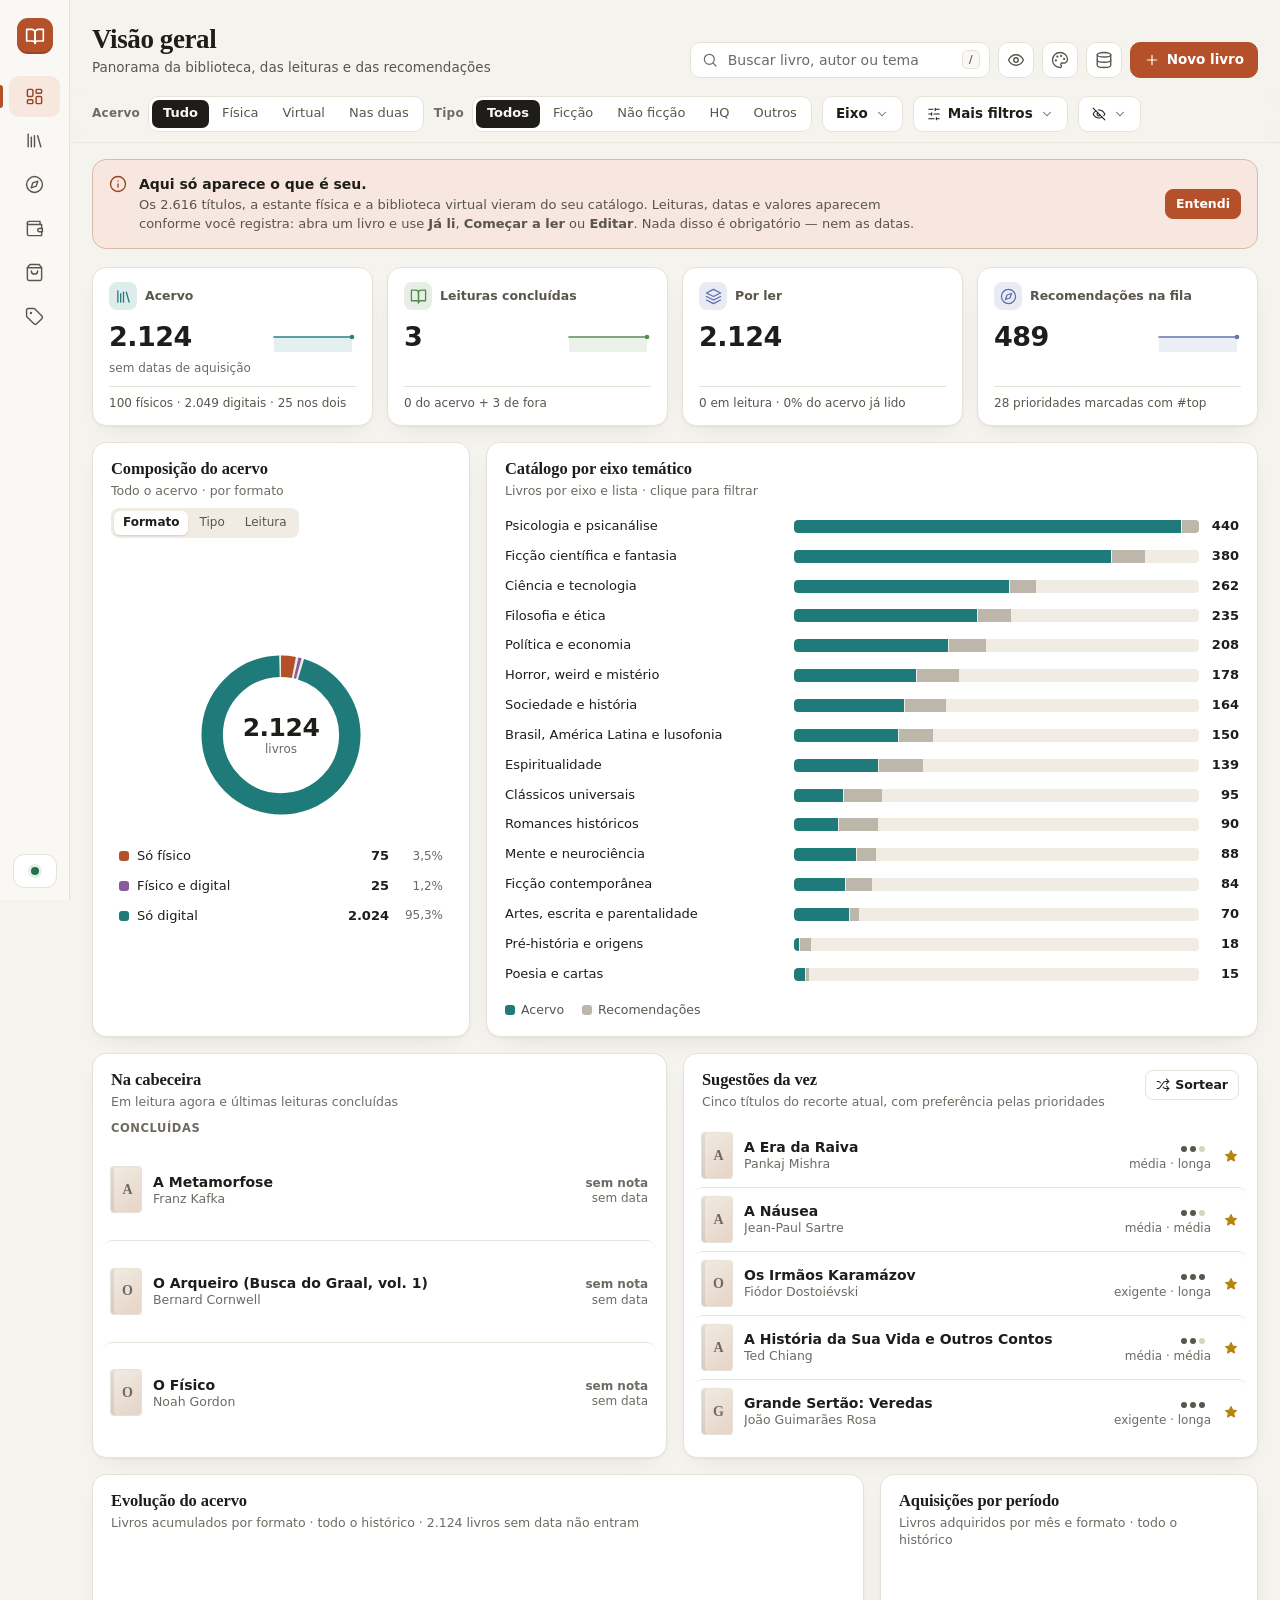
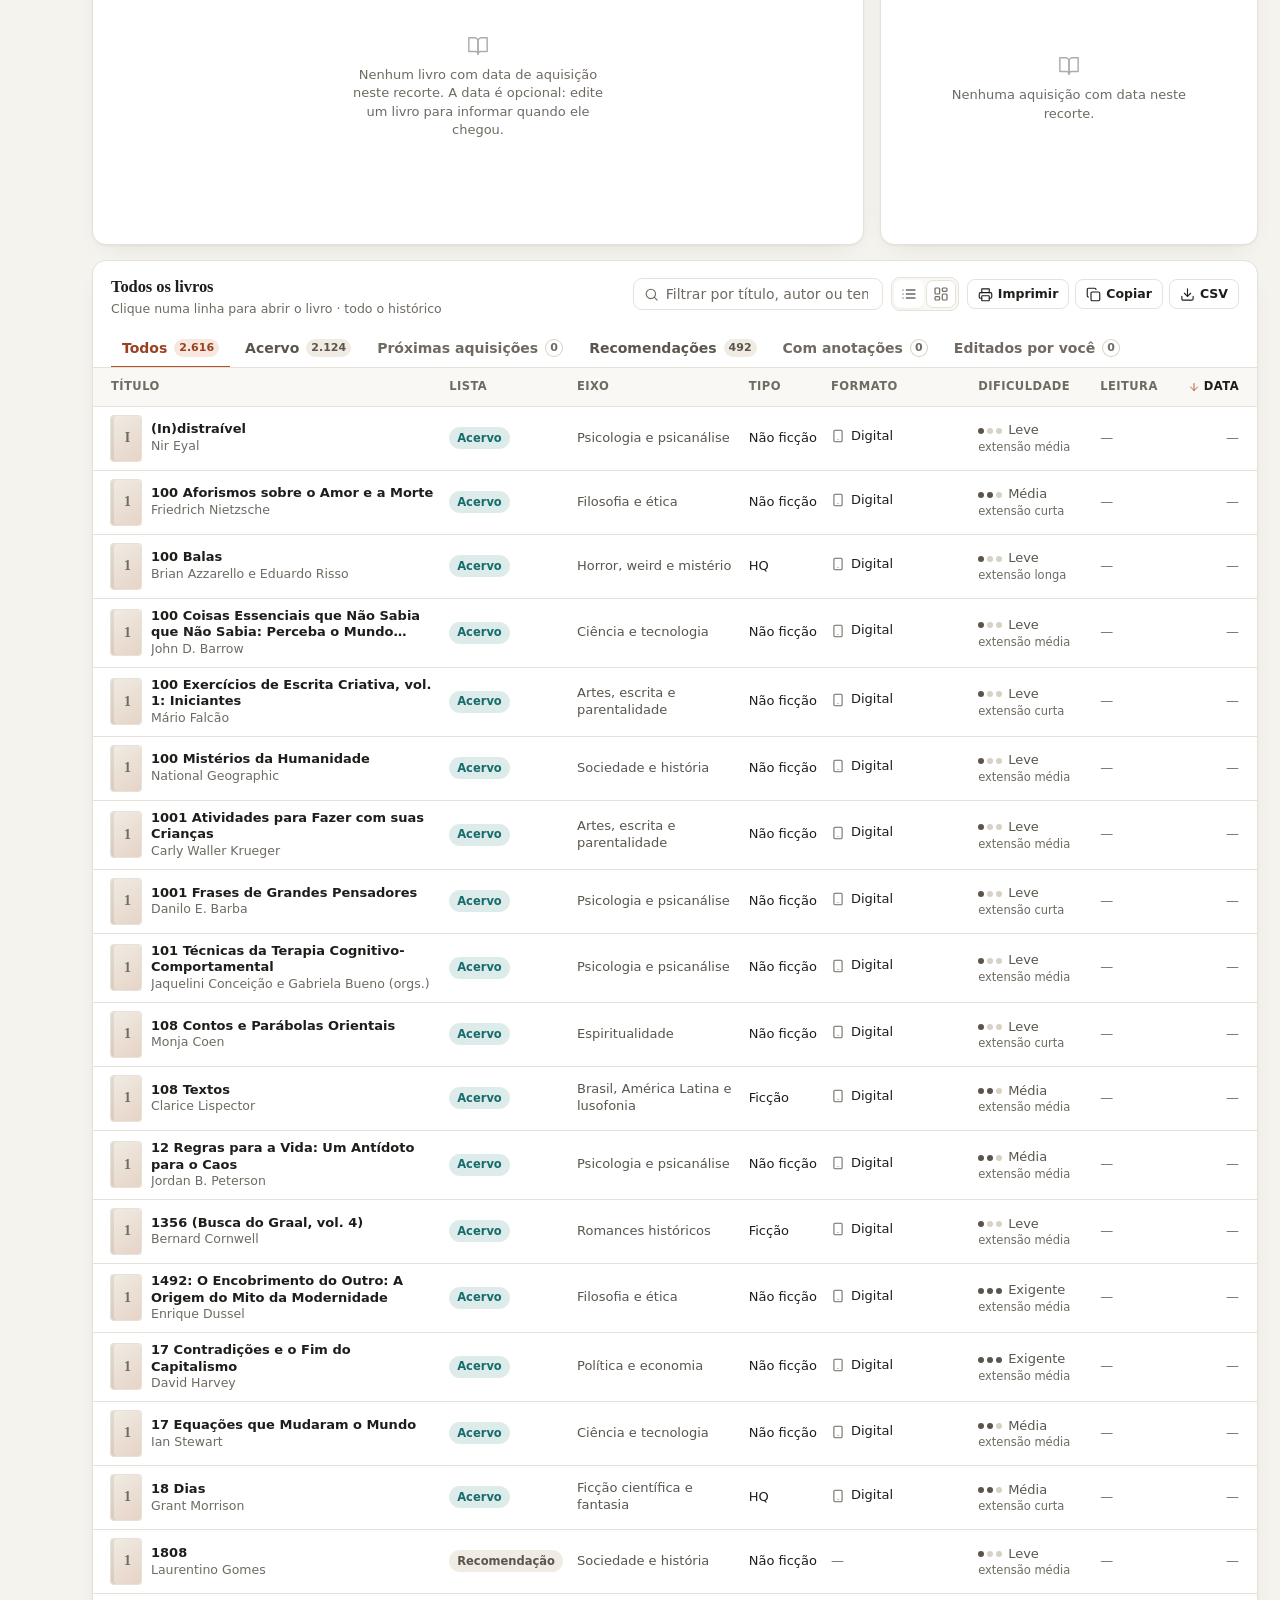
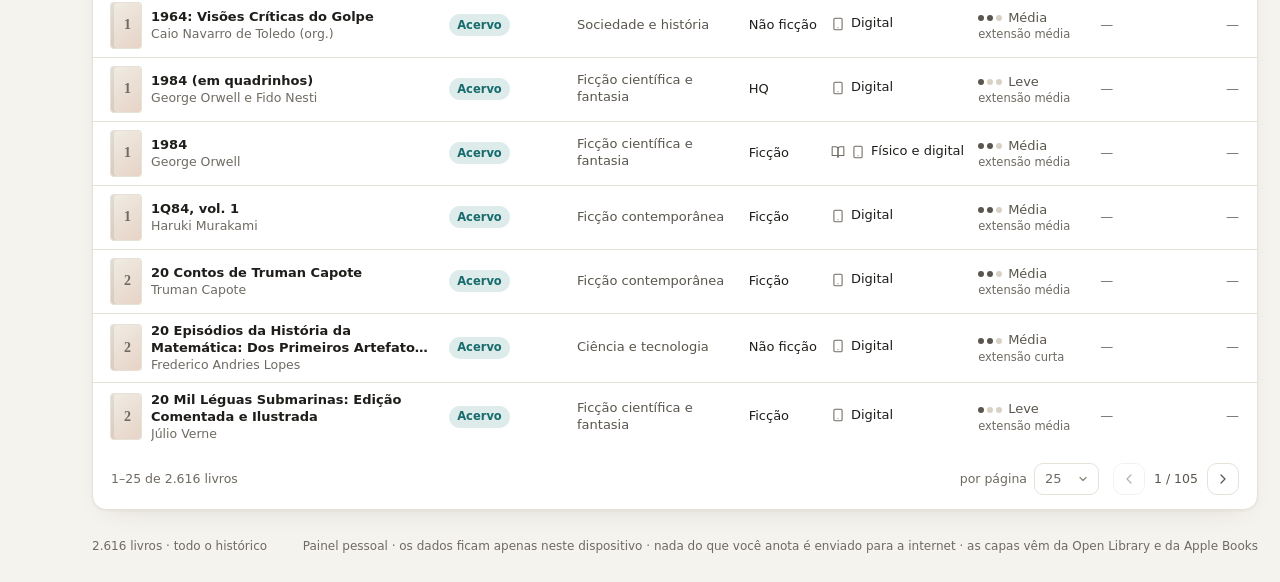
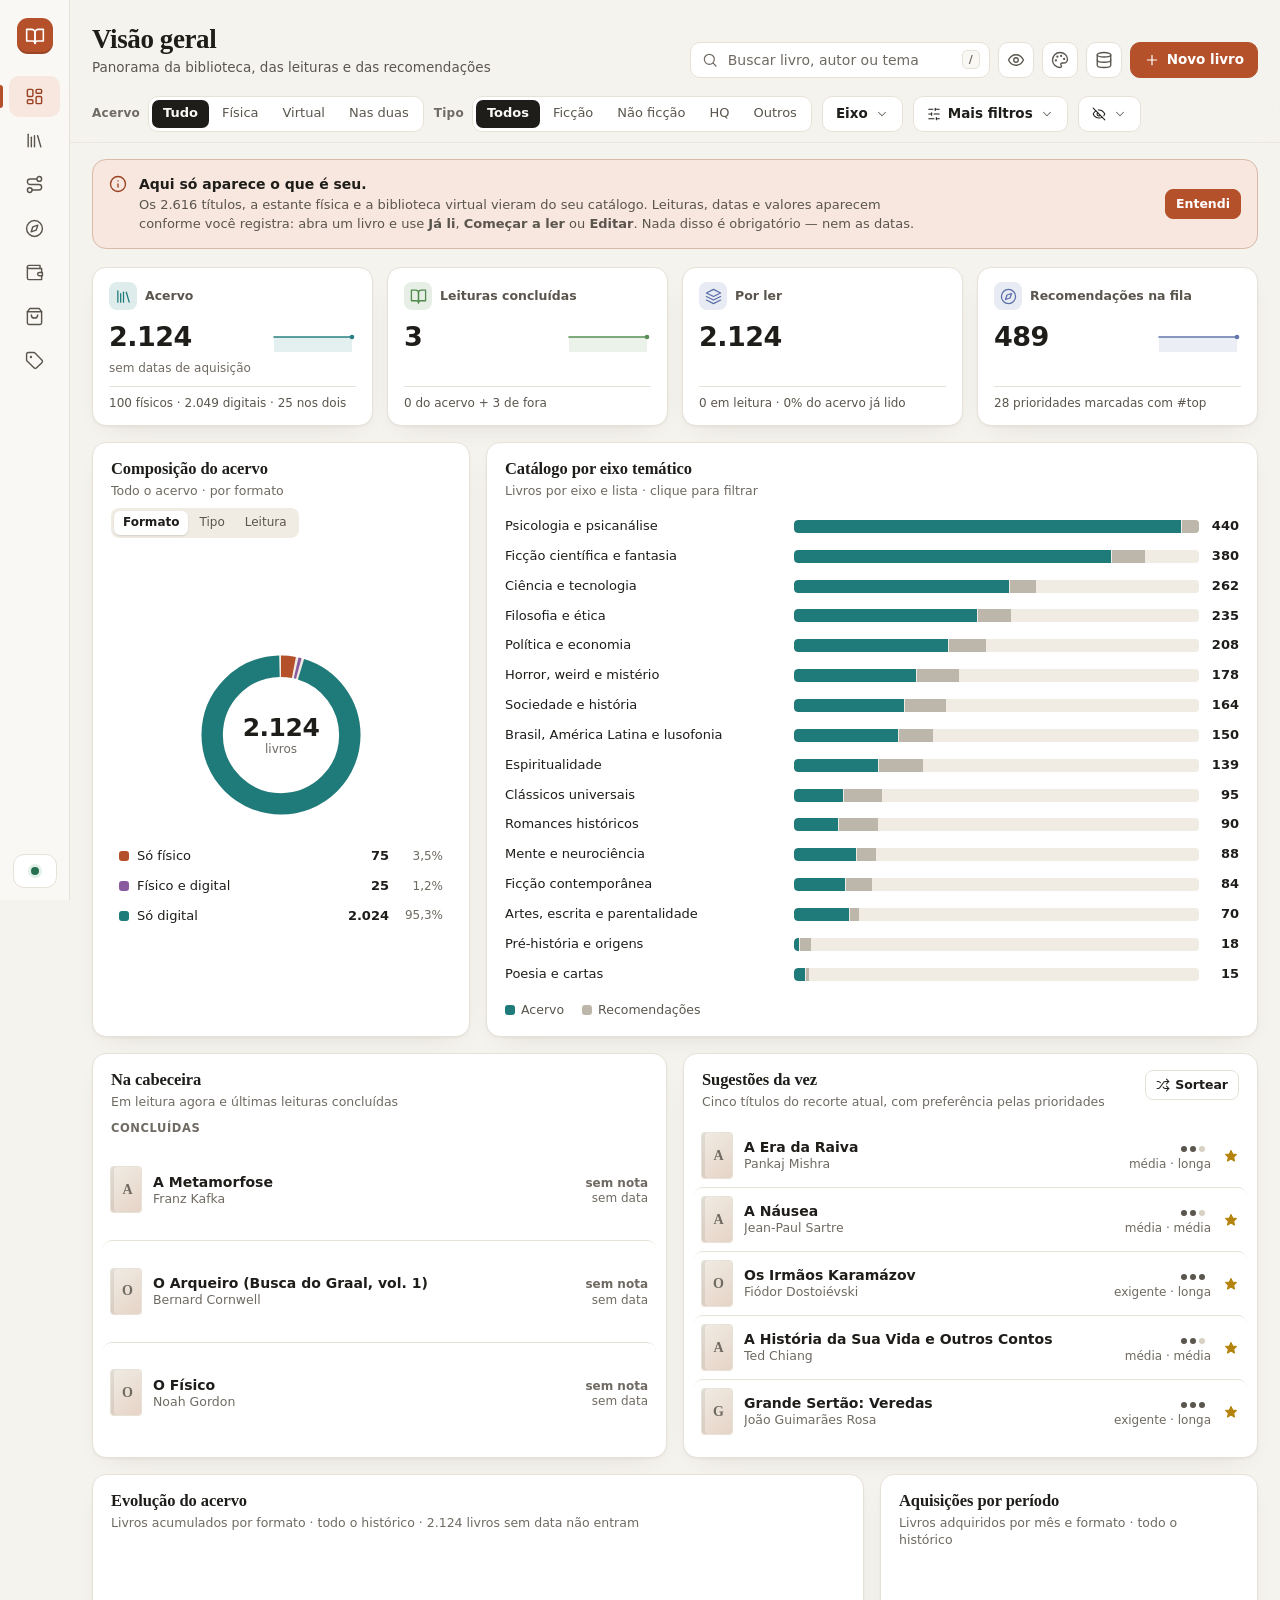
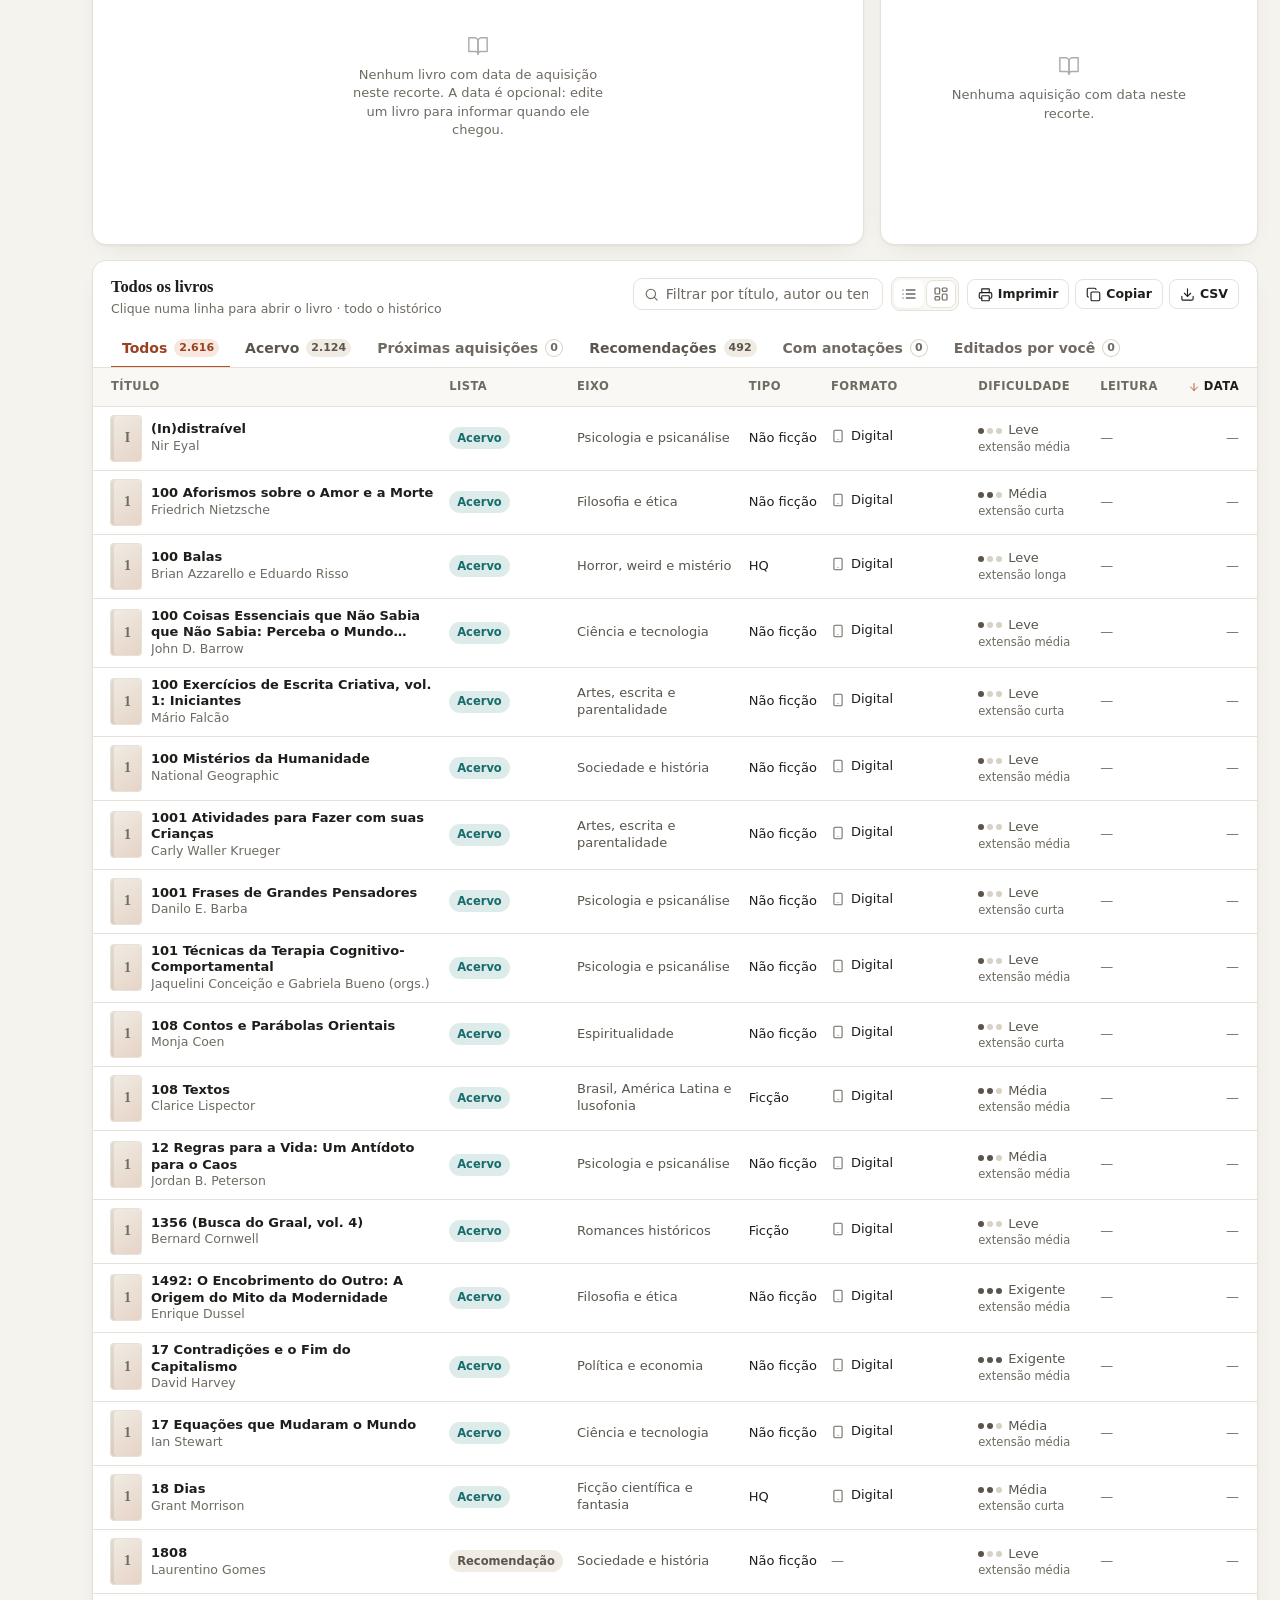
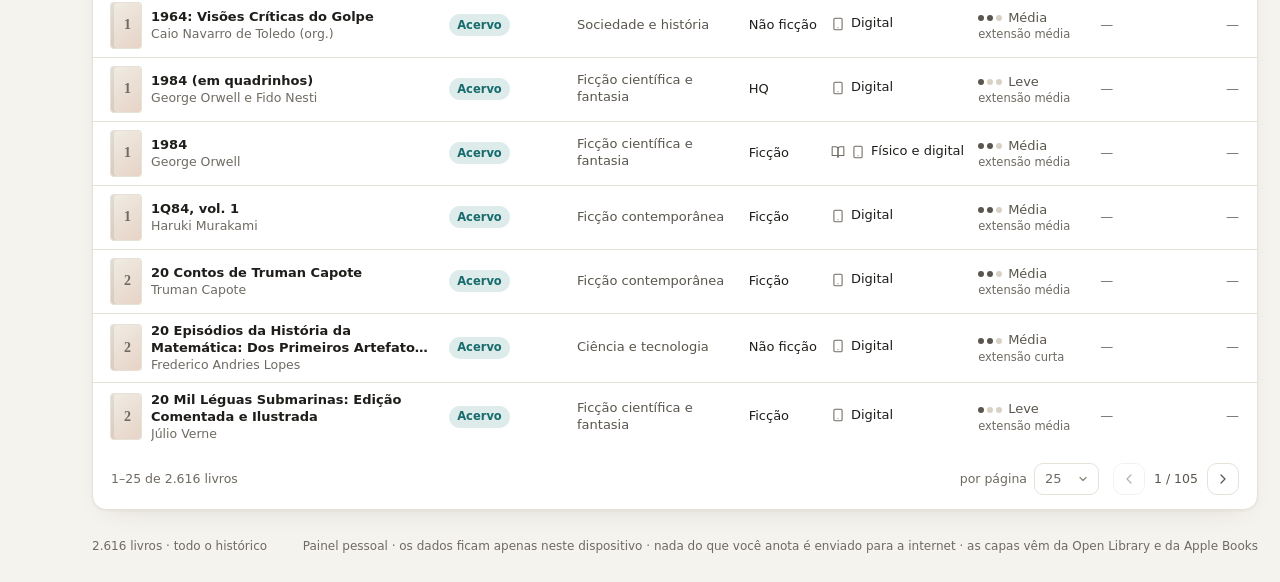
